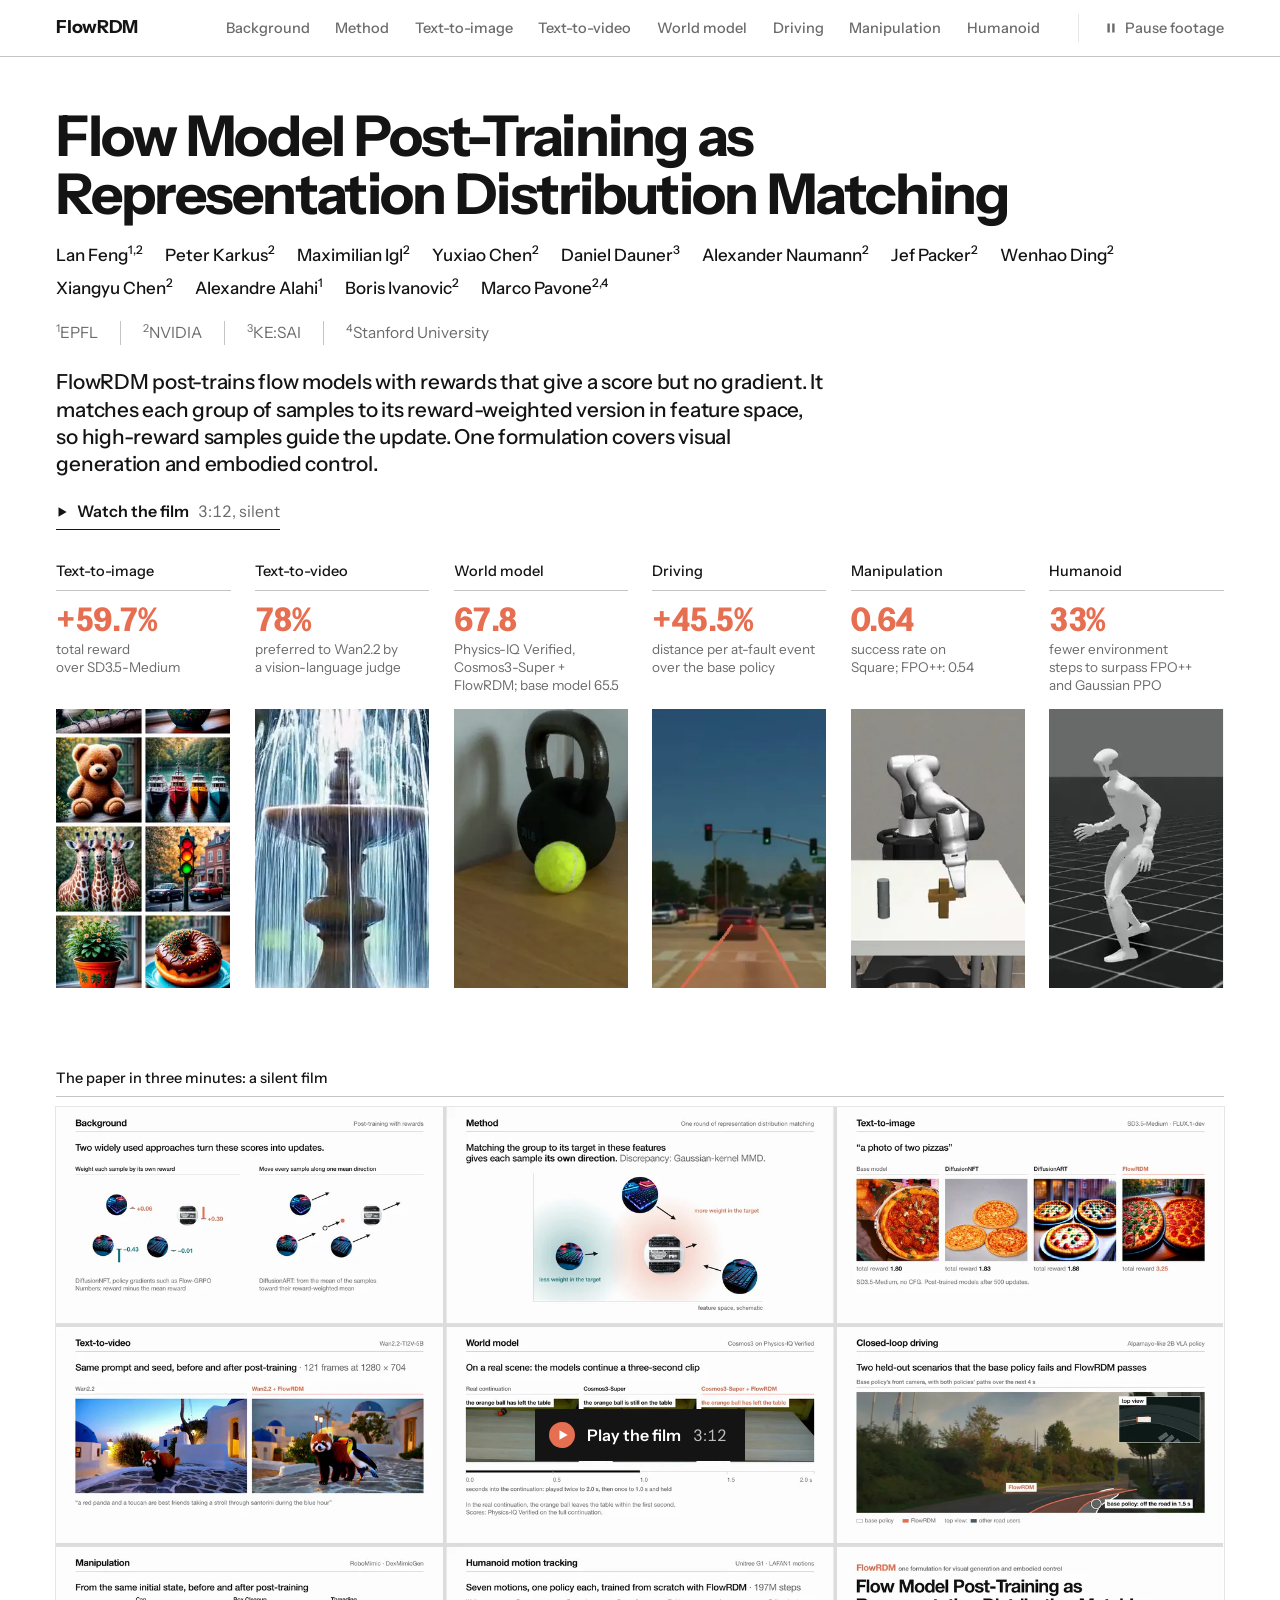
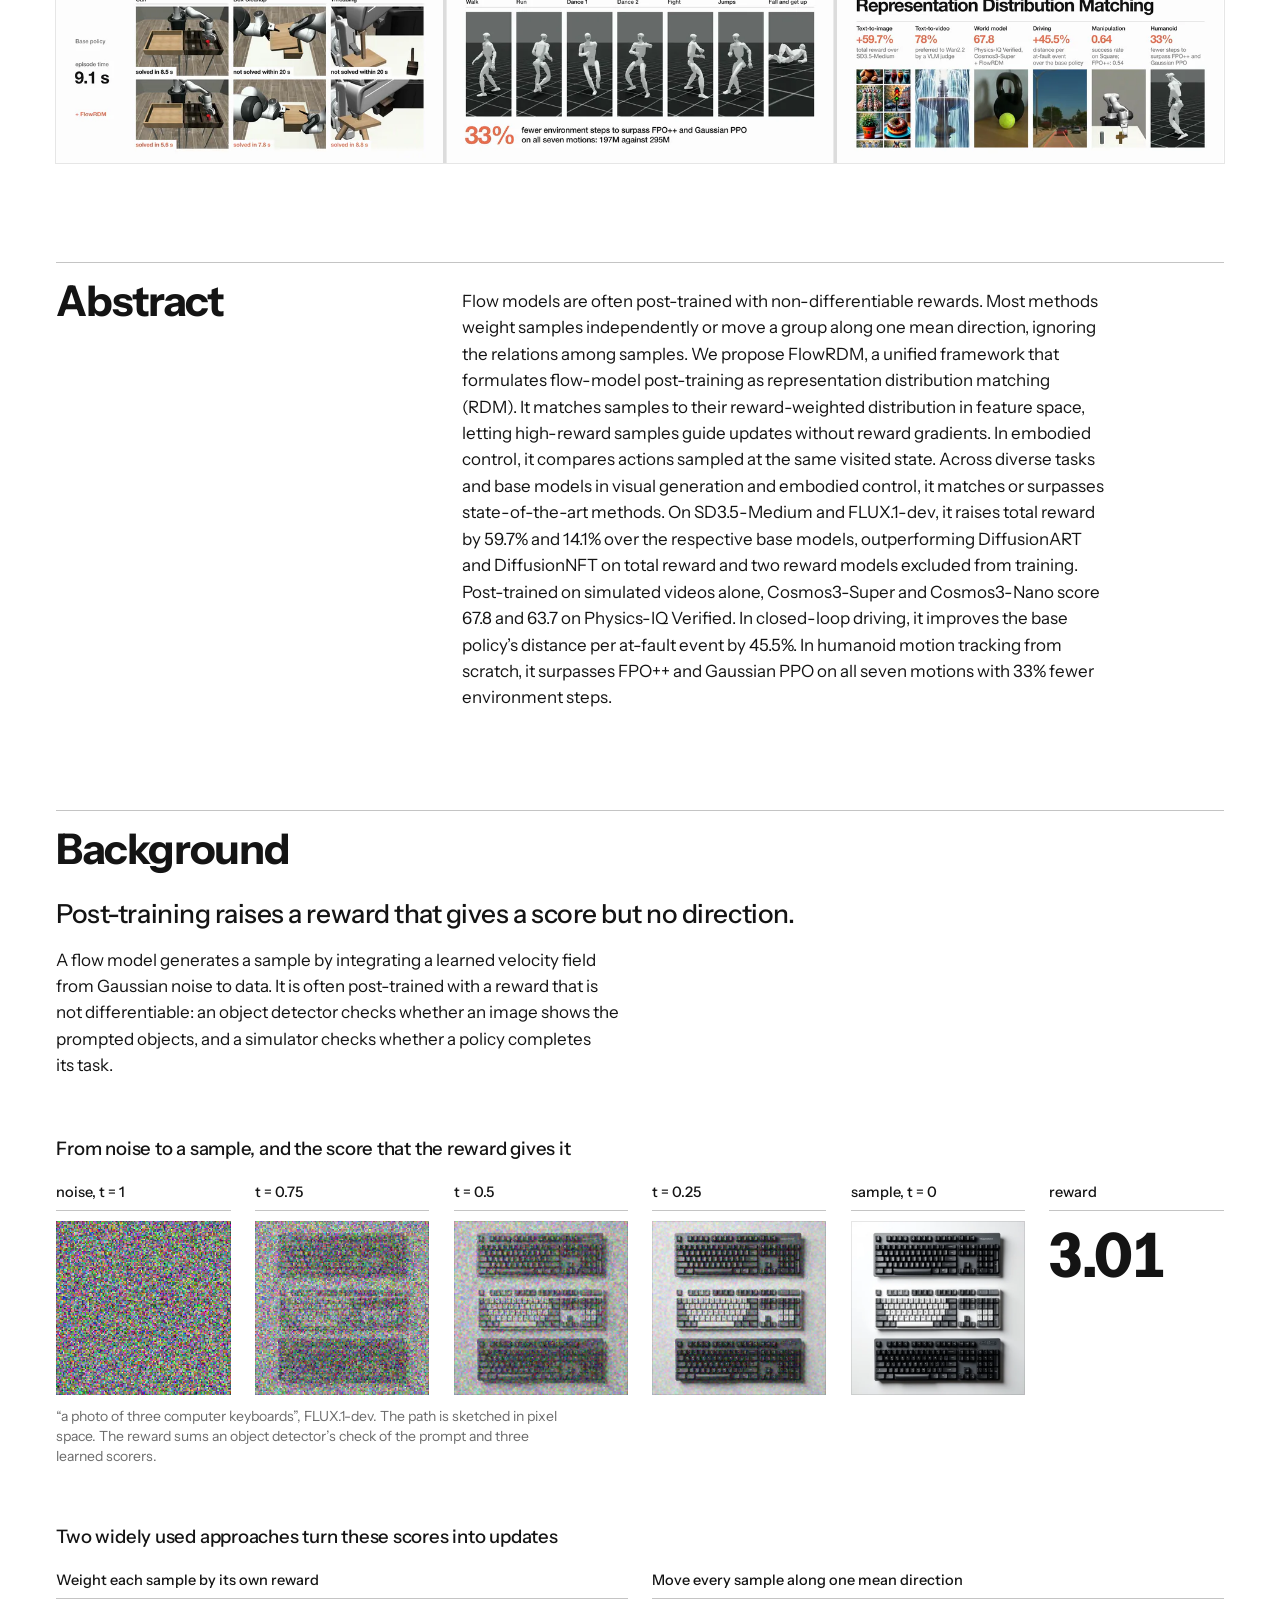
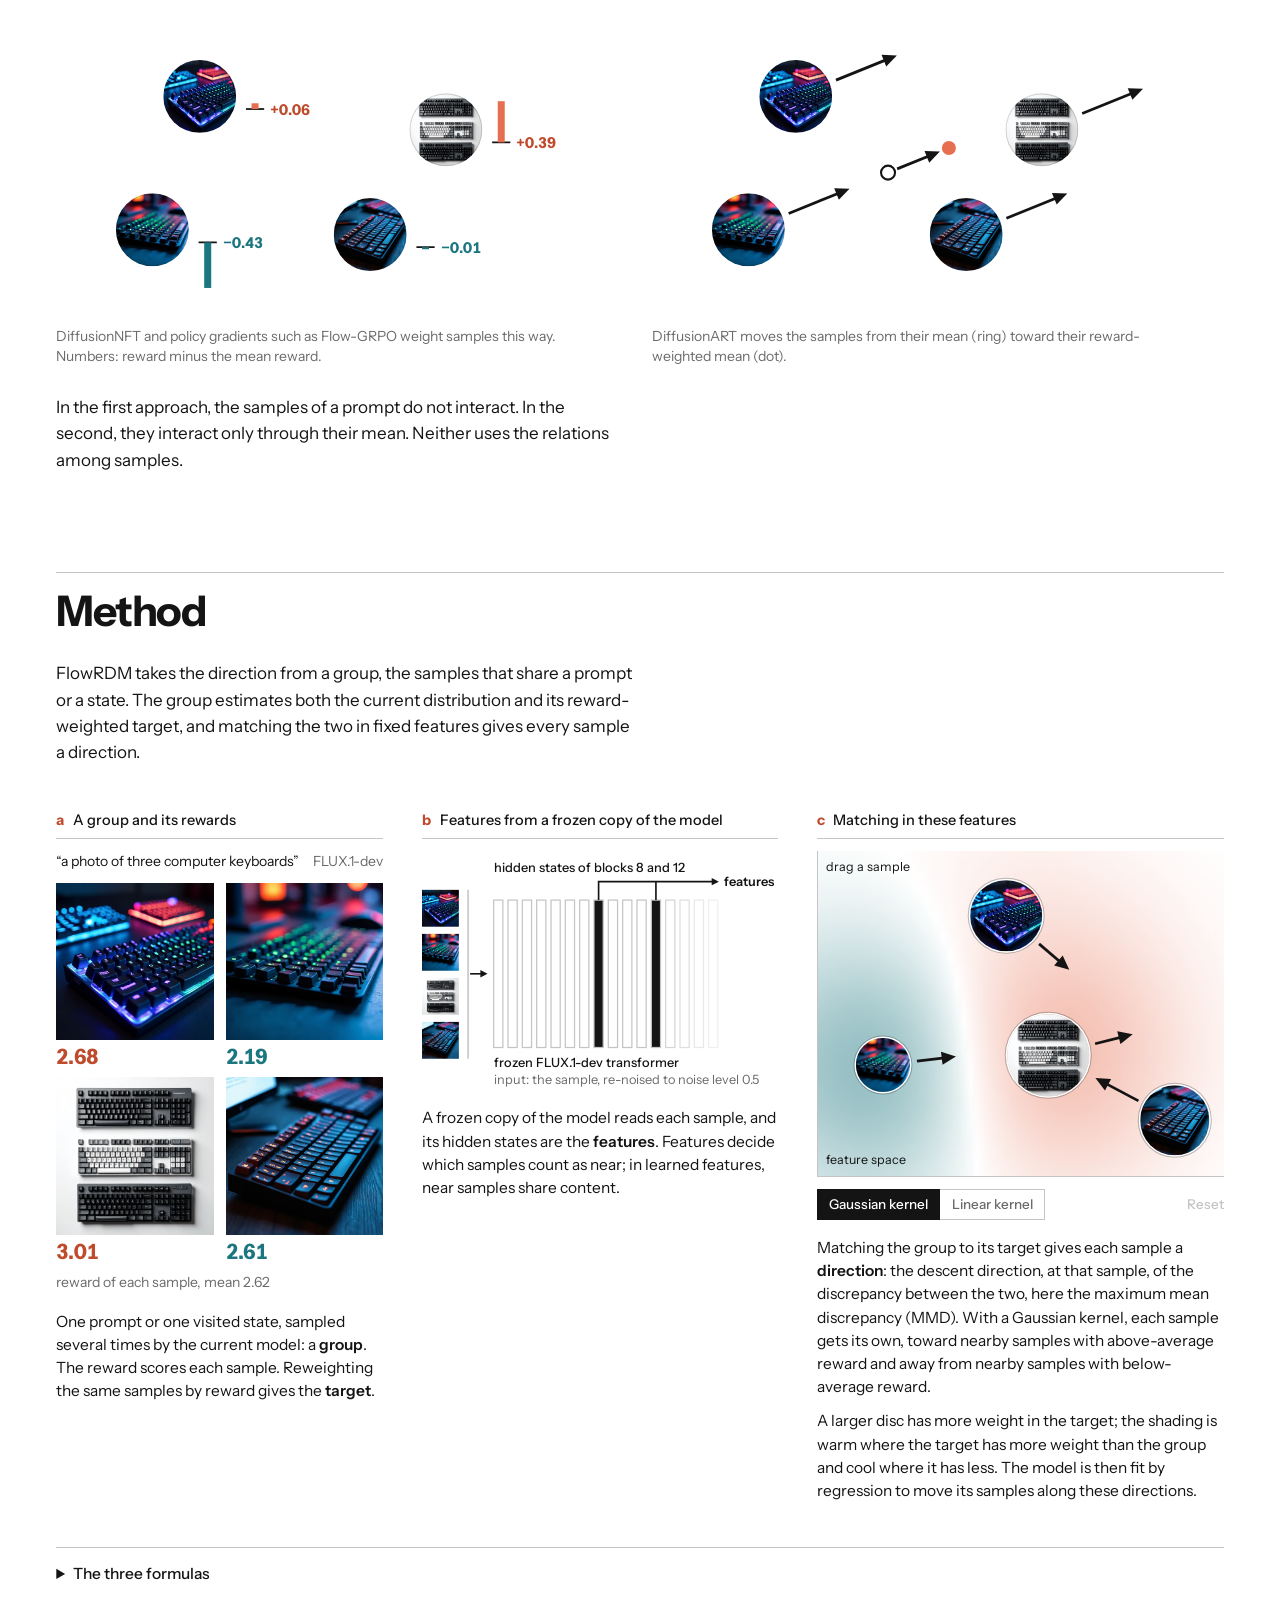
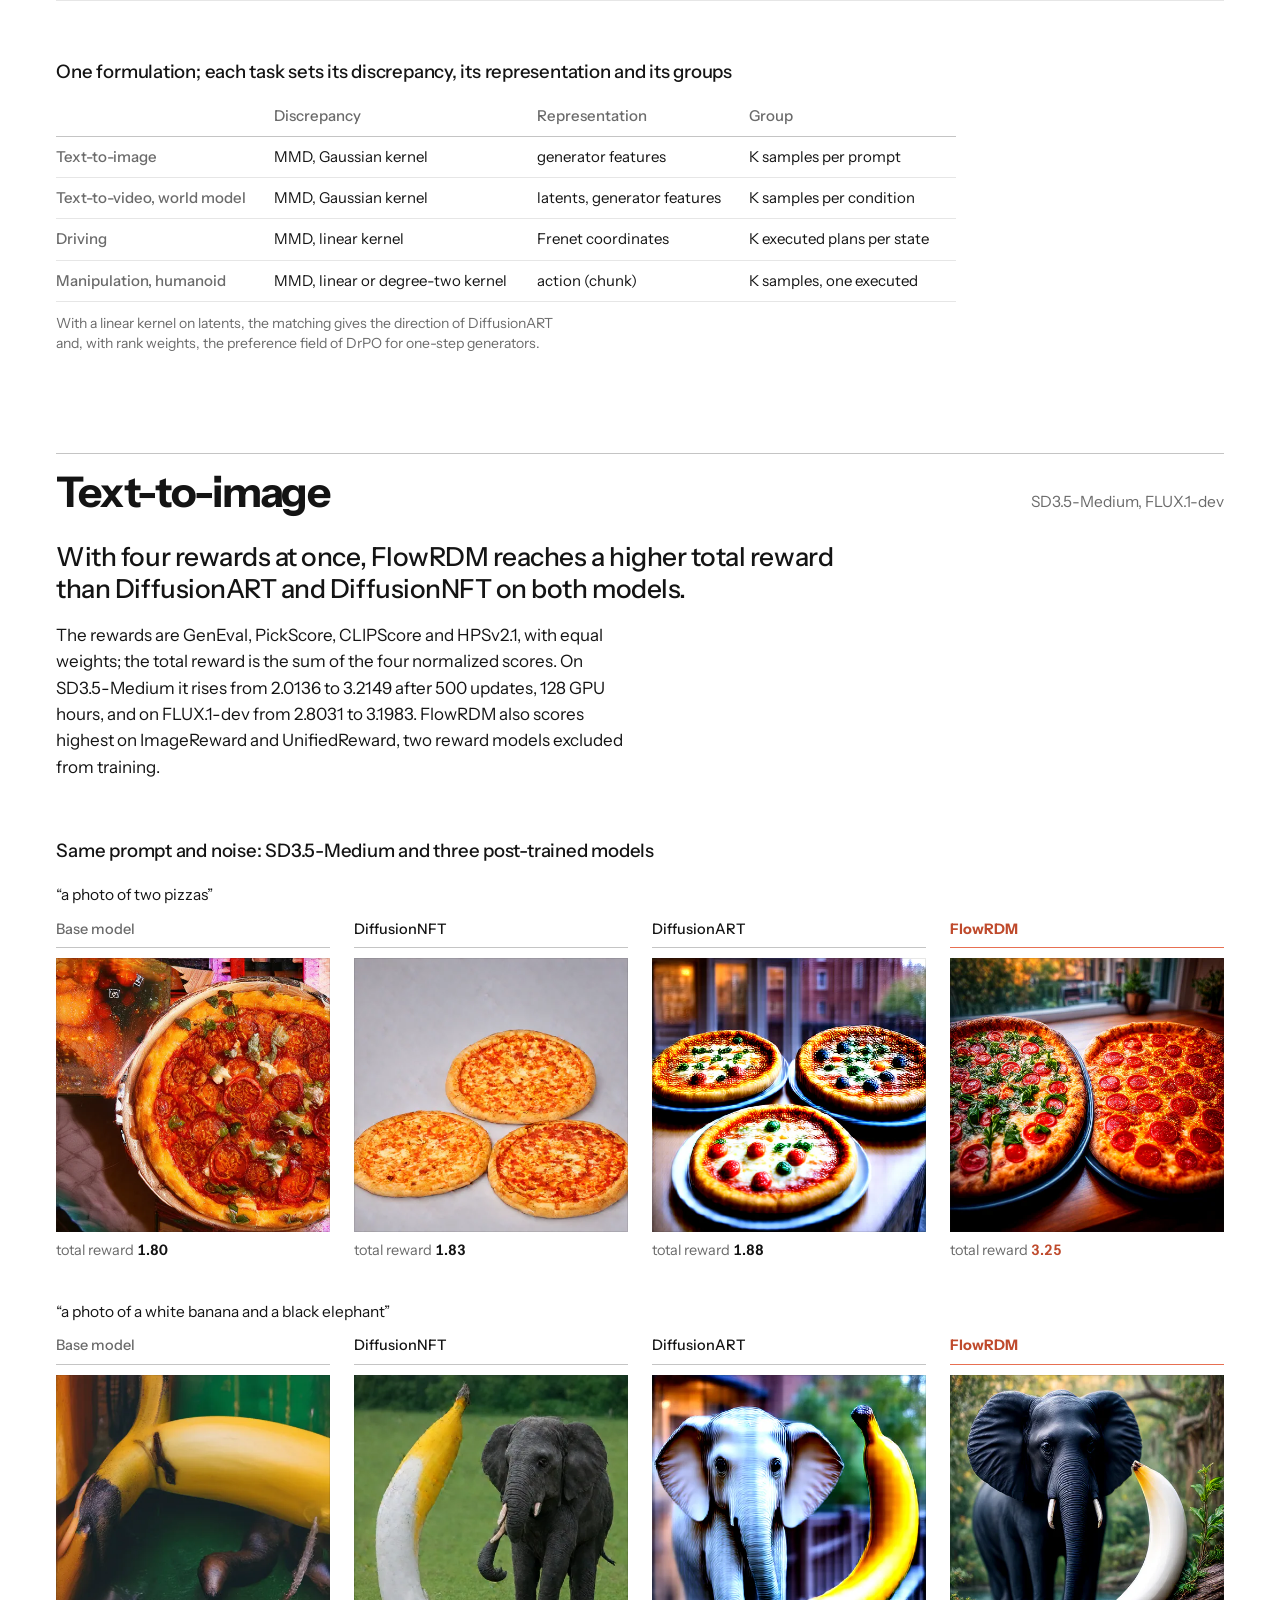
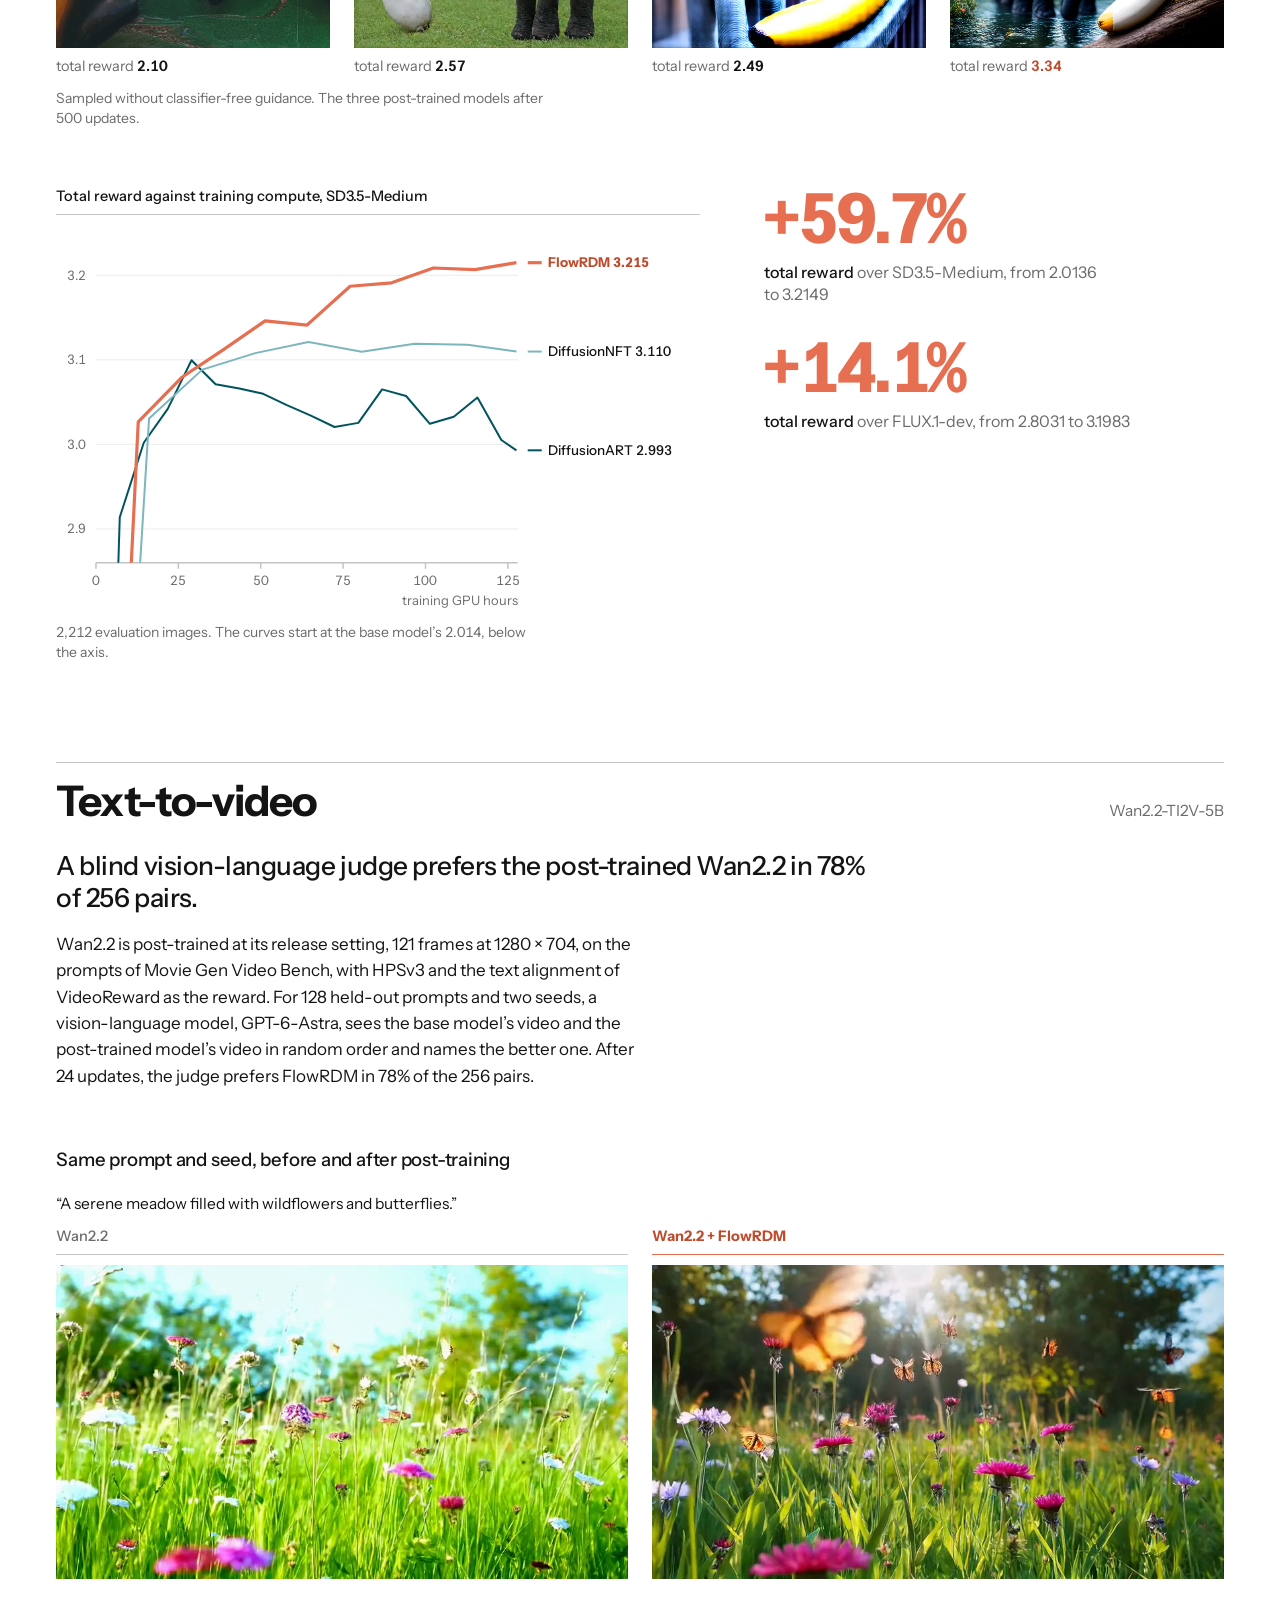
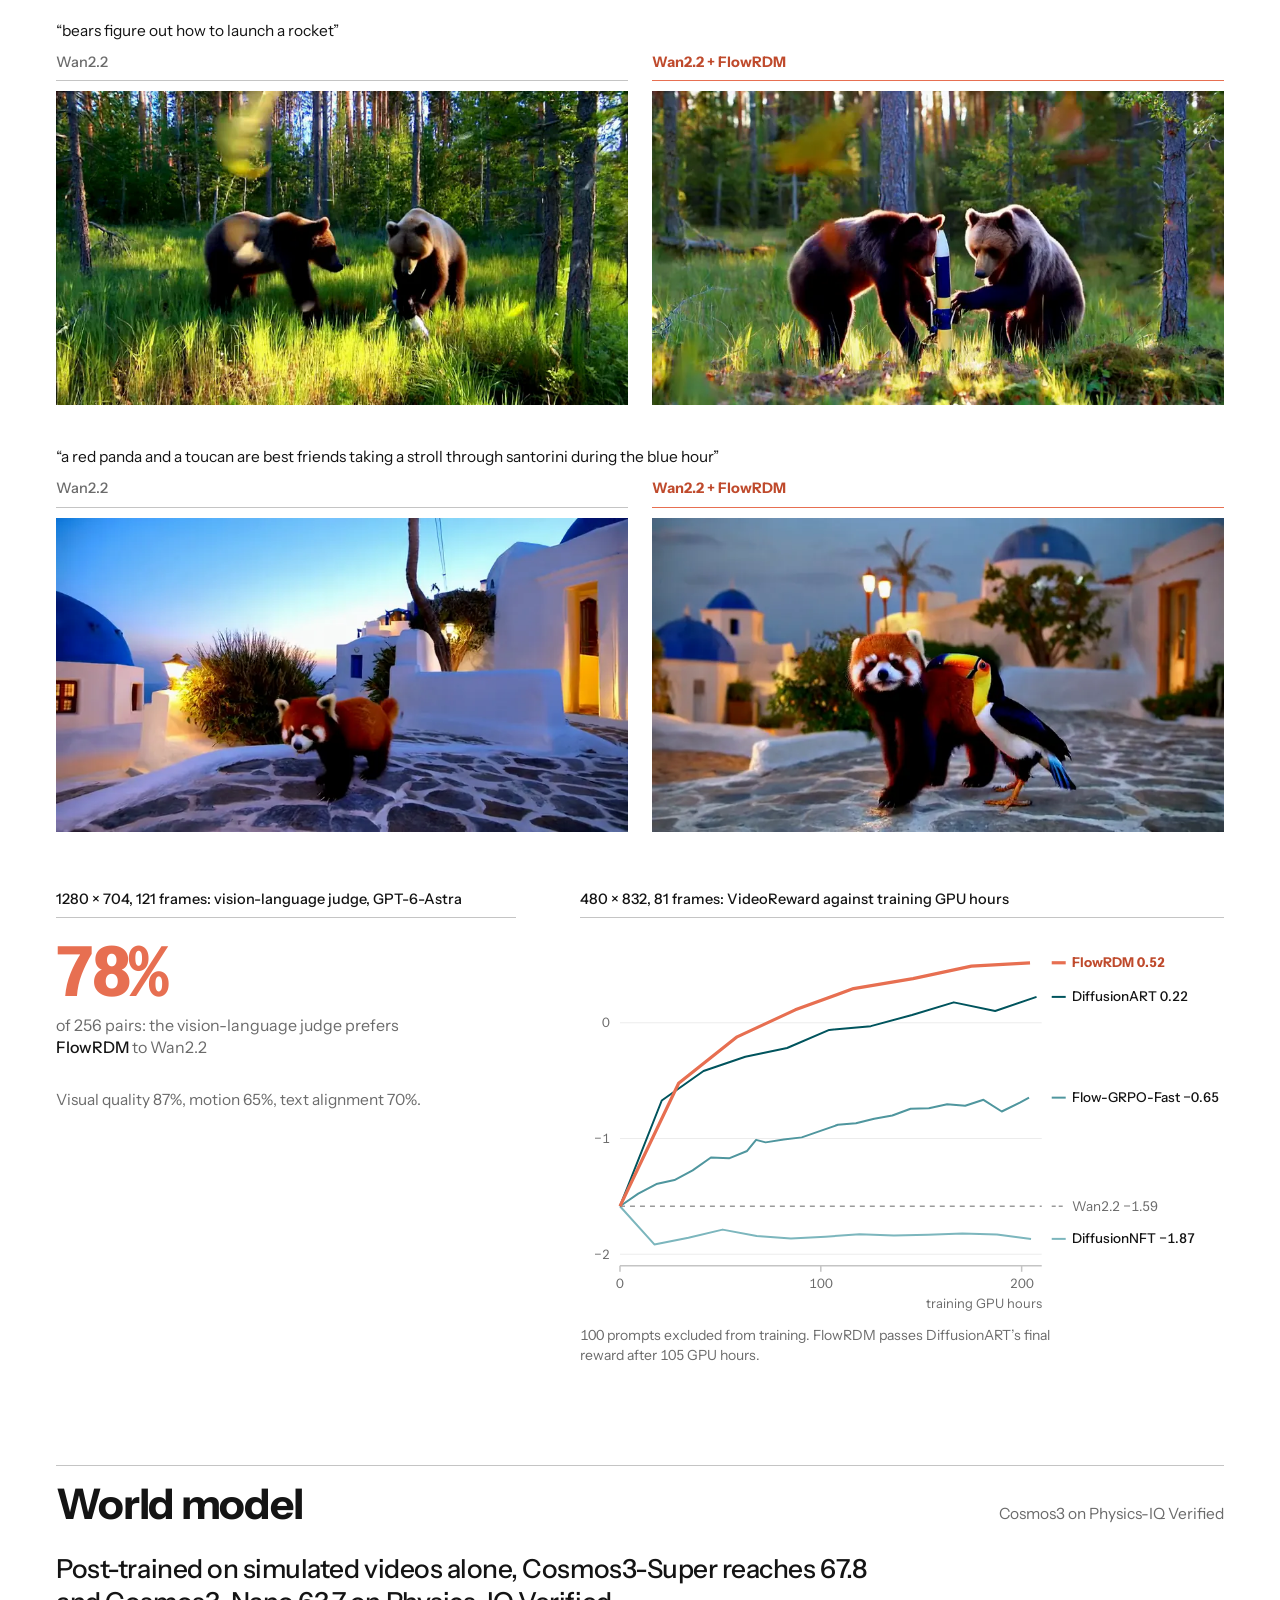
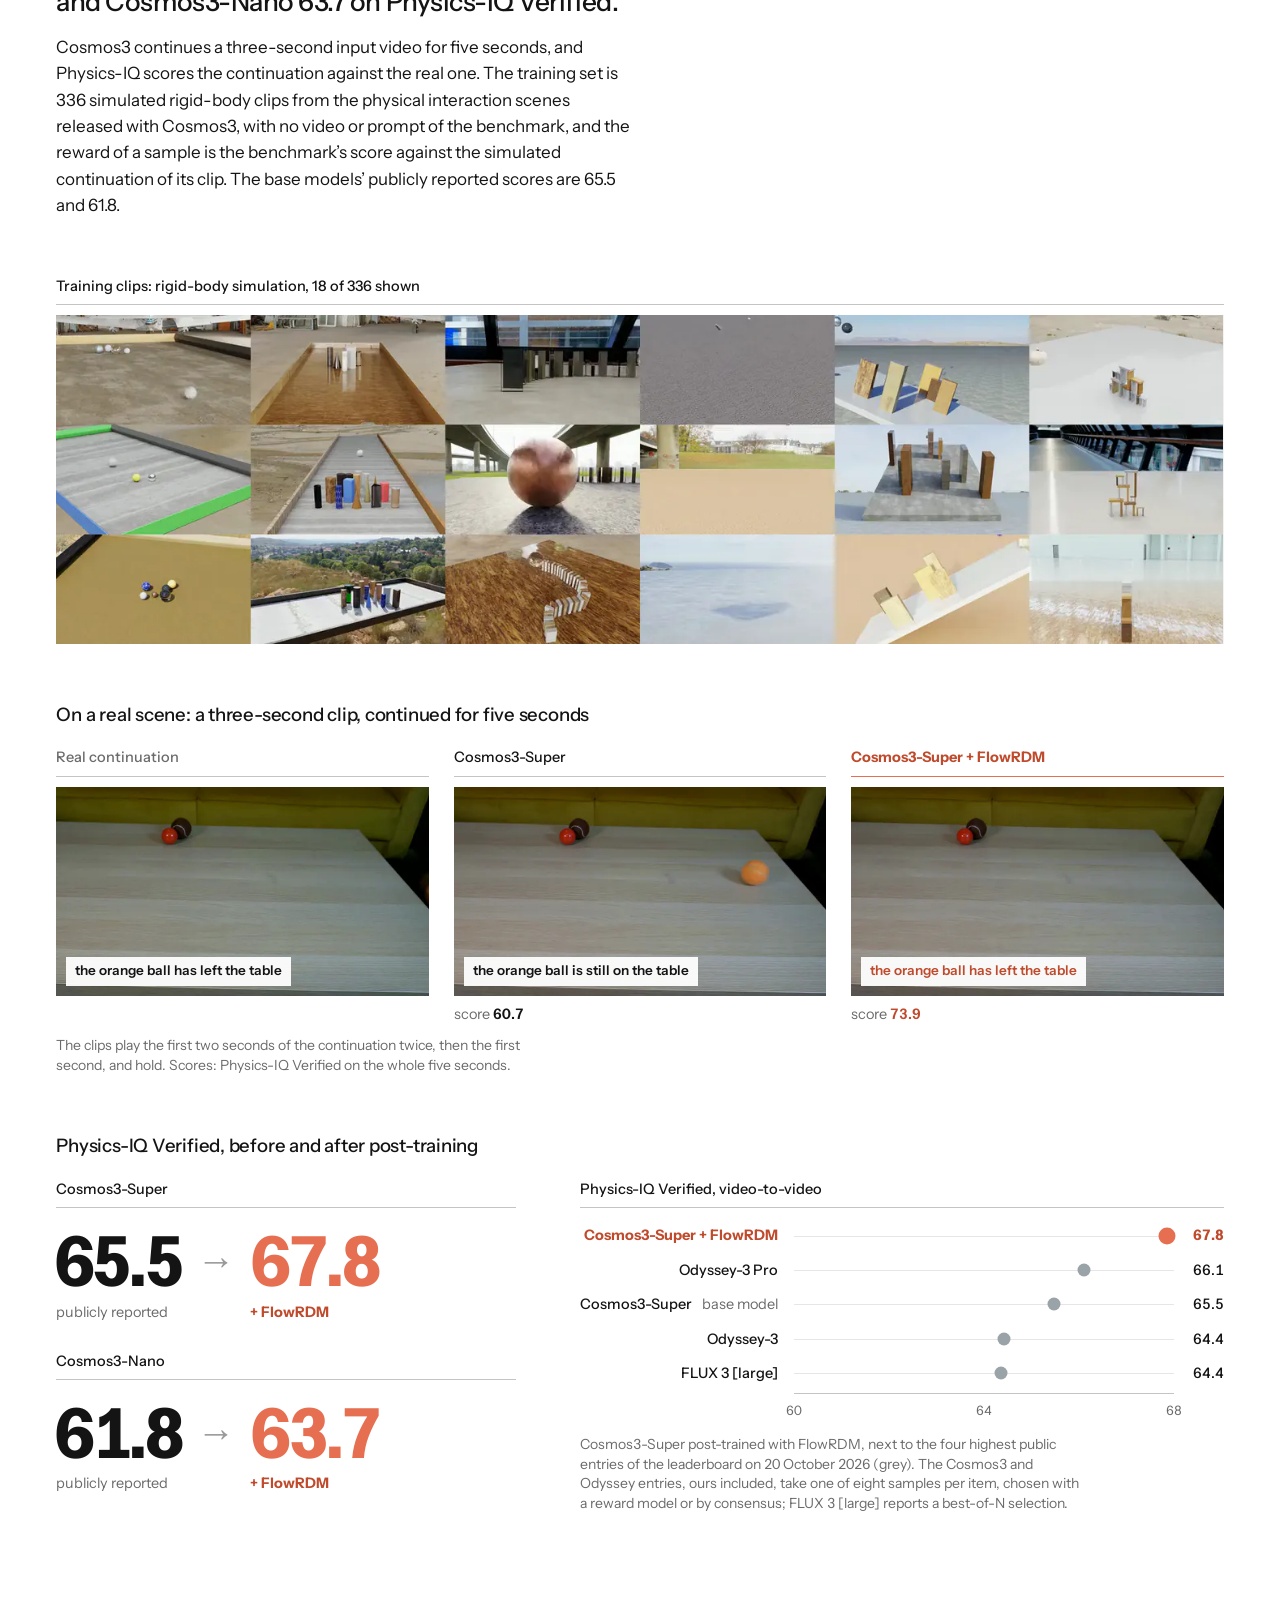
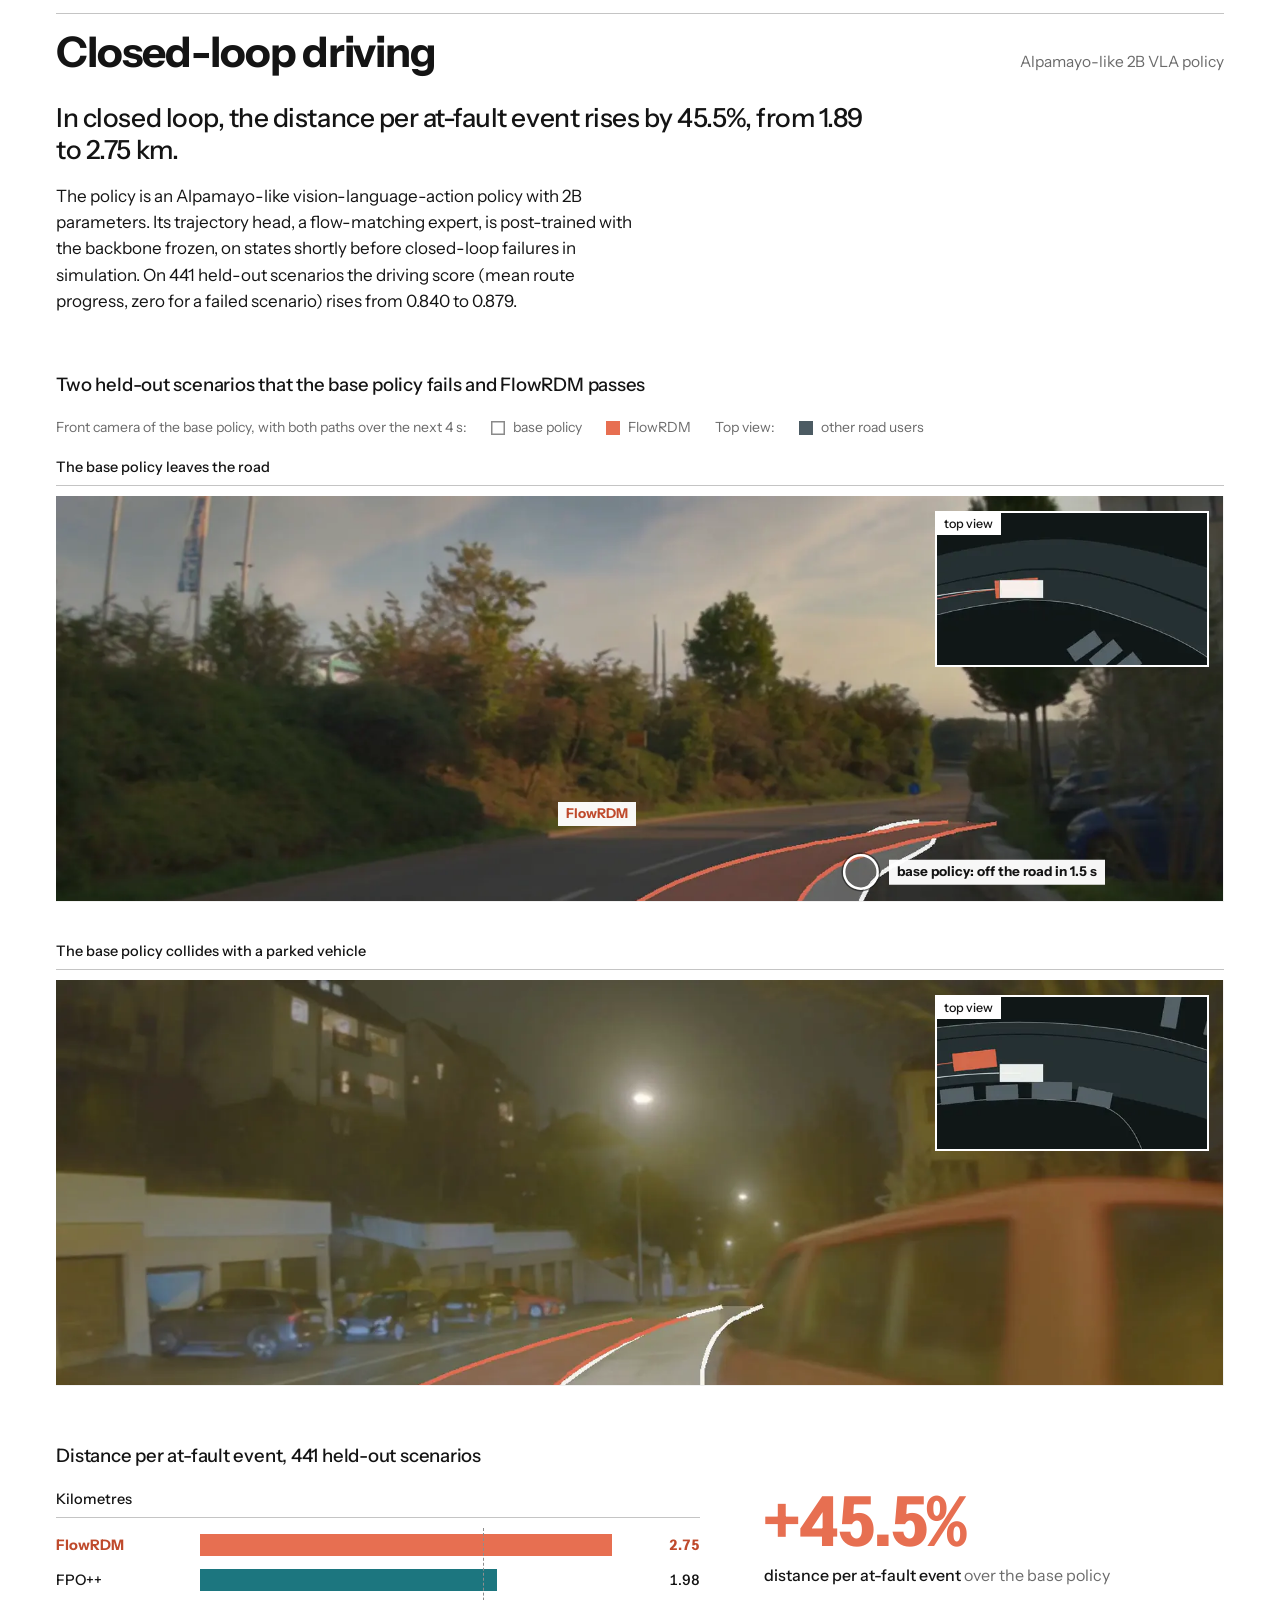
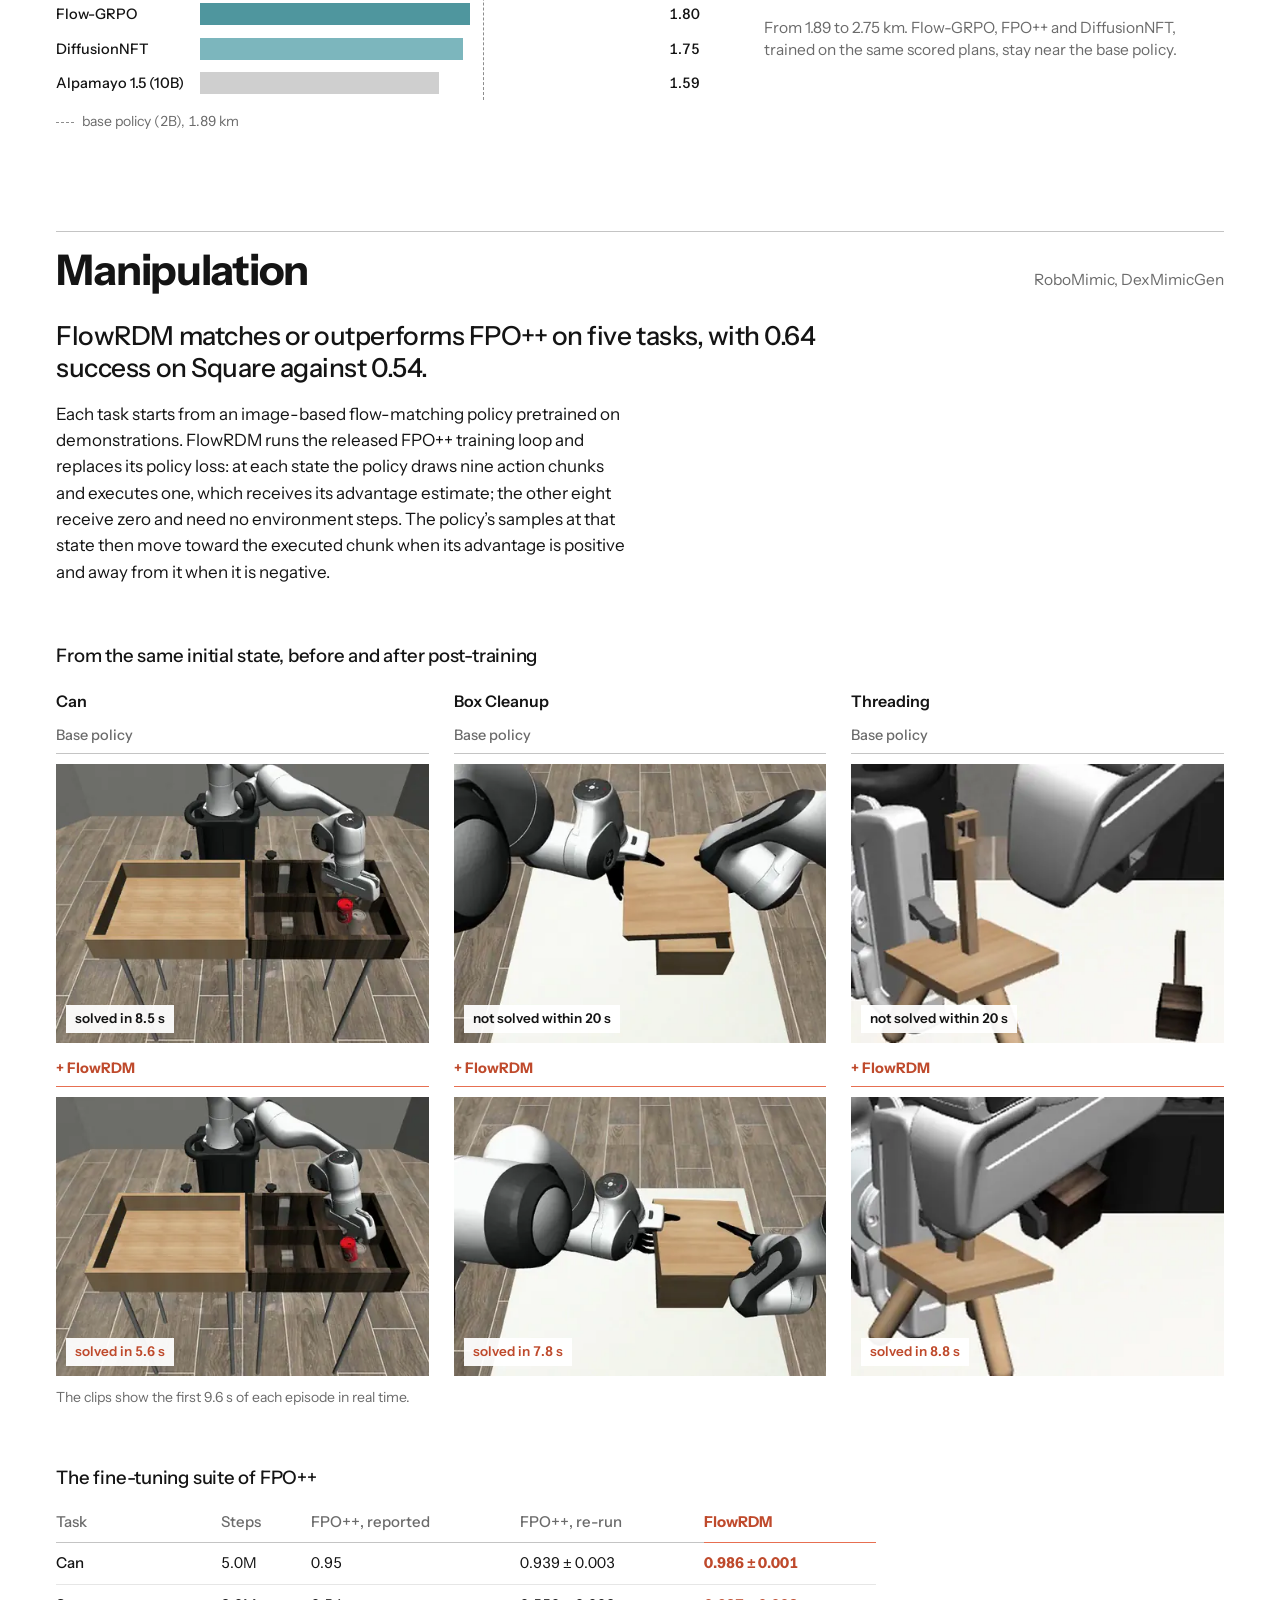
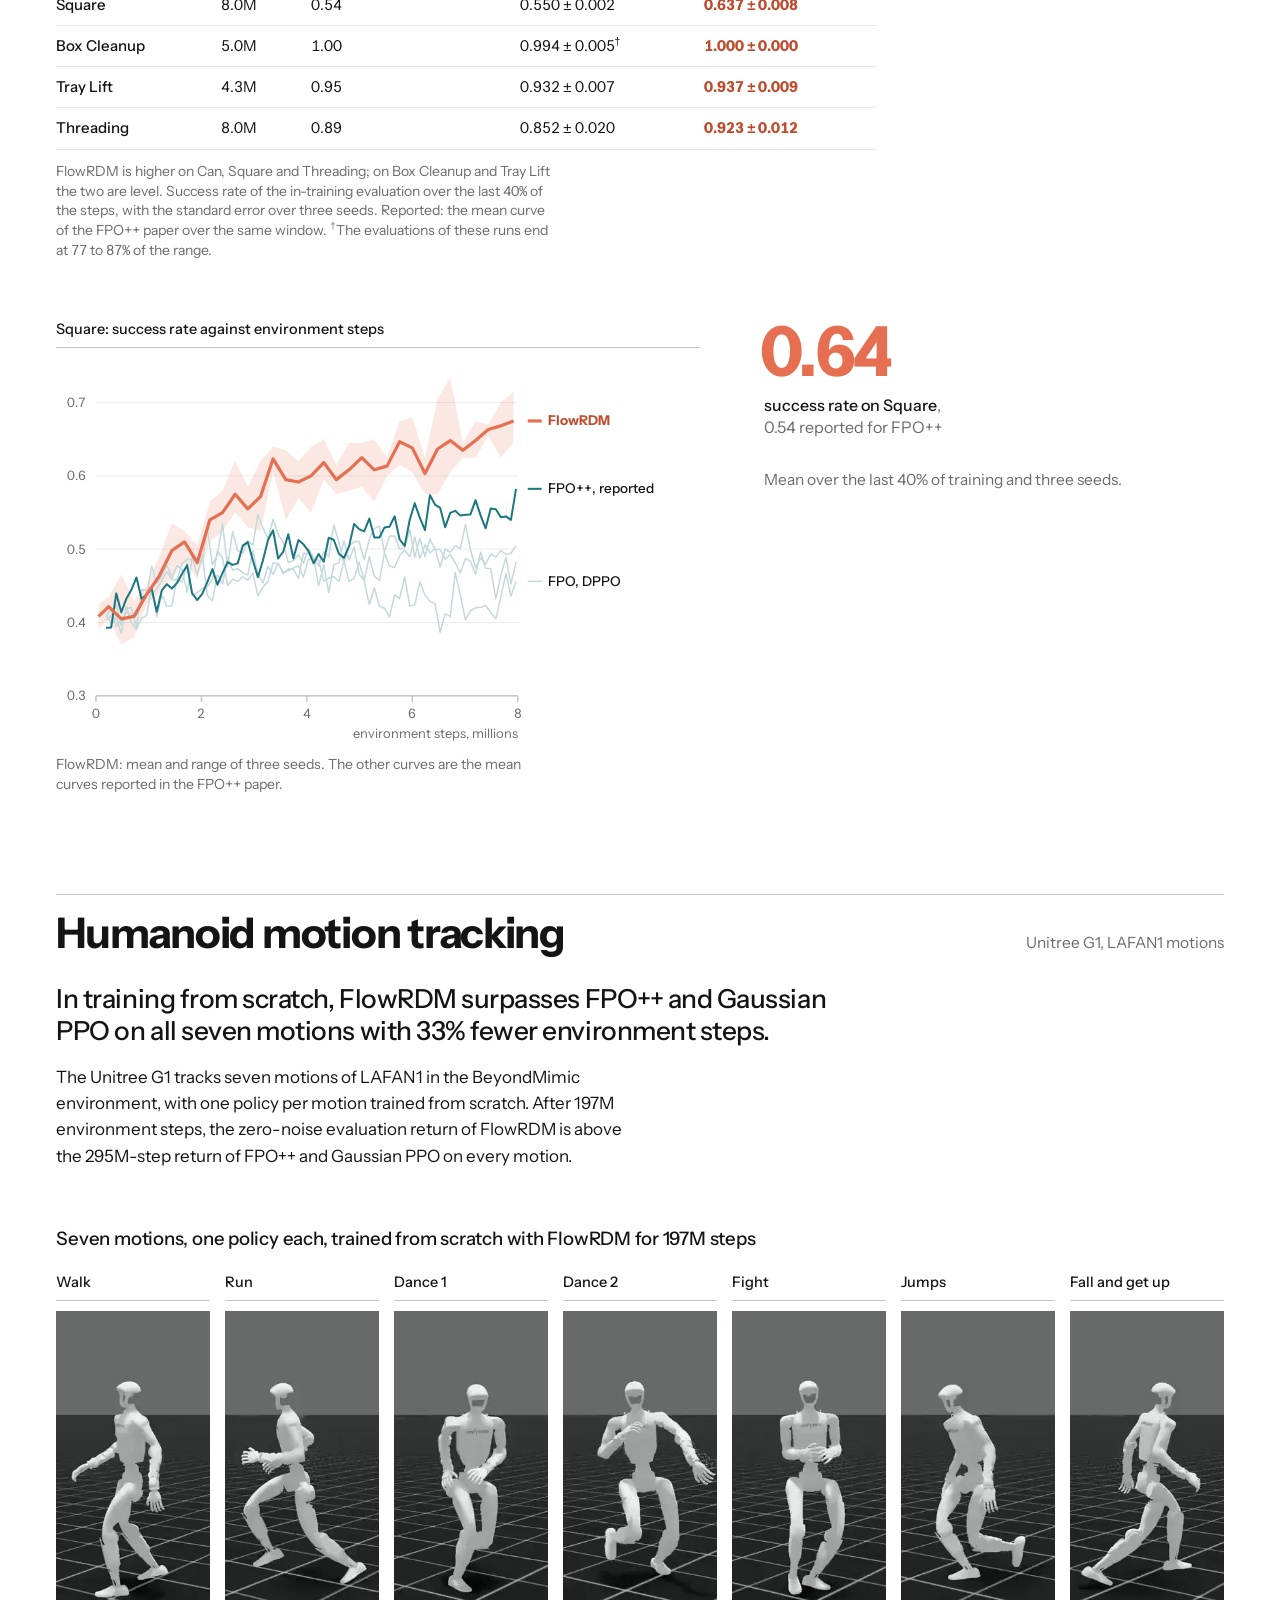
==== index.html @ d340f7ec "Add the FlowRDM project page Co-Authored-By: Claude Opus 5.5 <noreply@anthropic.com>" ====
<!doctype html>
<html lang="en">
<head>
<meta charset="utf-8">
<meta name="viewport" content="width=device-width, initial-scale=1">
<title>FlowRDM: Flow Model Post-Training as Representation Distribution Matching</title>
<meta name="description" content="FlowRDM post-trains flow models with non-differentiable rewards by matching each group of samples to its reward-weighted version in feature space. Results on image, video and world-model generation, closed-loop driving, manipulation and humanoid tracking.">
<link rel="canonical" href="https://alan-lanfeng.github.io/FlowRDM-website/">
<meta property="og:type" content="website">
<meta property="og:title" content="FlowRDM: Flow Model Post-Training as Representation Distribution Matching">
<meta property="og:description" content="FlowRDM post-trains flow models with non-differentiable rewards by matching each group of samples to its reward-weighted version in feature space. Results on image, video and world-model generation, closed-loop driving, manipulation and humanoid tracking.">
<meta property="og:url" content="https://alan-lanfeng.github.io/FlowRDM-website/">
<meta property="og:image" content="https://alan-lanfeng.github.io/FlowRDM-website/assets/img/social-card.jpg">
<meta property="og:image:width" content="1200">
<meta property="og:image:height" content="630">
<meta name="twitter:card" content="summary_large_image">
<meta name="color-scheme" content="light">
<meta name="theme-color" content="#ffffff">
<link rel="icon" href="data:image/svg+xml,%3Csvg xmlns='http://www.w3.org/2000/svg' viewBox='0 0 32 32'%3E%3Crect width='32' height='32' fill='%23fff'/%3E%3Crect x='5' y='8' width='22' height='3' fill='%23c4c4c4'/%3E%3Ccircle cx='12' cy='21' r='4.2' fill='%231c767f'/%3E%3Ccircle cx='22' cy='19' r='5.4' fill='%23e76f51'/%3E%3C/svg%3E">
<link rel="preload" href="assets/fonts/instrument-sans-latin-standard-normal.woff2" as="font" type="font/woff2" crossorigin>
<link rel="stylesheet" href="assets/css/site.css">
<script>document.documentElement.className='js'</script>
</head>
<body>
<a class="skip" href="#main">Skip to the content</a>
<header class="mast"><div class="wrap mast__in"><a class="mast__name" href="#top">FlowRDM</a><nav class="mast__nav" aria-label="Sections"><a href="#background">Background</a><a href="#method">Method</a><a href="#images"><span class="nb">Text-to-image</span></a><a href="#video"><span class="nb">Text-to-video</span></a><a href="#world">World model</a><a href="#driving">Driving</a><a href="#manipulation">Manipulation</a><a href="#humanoid">Humanoid</a><i class="mast__mark" aria-hidden="true"></i></nav><button class="mast__motion" type="button"><span class="i-pause"><svg viewBox="0 0 12 12" width="12" height="12" aria-hidden="true"><path d="M2.4 1.5h2.4v9H2.4zM7.2 1.5h2.4v9H7.2z" fill="currentColor"/></svg></span><span class="i-play"><svg viewBox="0 0 12 12" width="12" height="12" aria-hidden="true"><path d="M2.5 1.2v9.6L10.6 6z" fill="currentColor"/></svg></span><span class="mast__motion-t">Pause footage</span></button></div></header>
<noscript><p class="wrap noscript">The footage, the charts and the method figure of this page need JavaScript. <a href="assets/film/flowrdm-film.mp4">The film (3:12, silent)</a></p></noscript>
<main id="main">
<section class="hero" id="top"><div class="wrap"><h1>Flow Model <span class="nb">Post-Training</span> as <br class="wide">Representation Distribution Matching</h1><p class="hero__authors"><span>Lan Feng<sup>1,2</sup></span><span>Peter Karkus<sup>2</sup></span><span>Maximilian Igl<sup>2</sup></span><span>Yuxiao Chen<sup>2</sup></span><span>Daniel Dauner<sup>3</sup></span><span>Alexander Naumann<sup>2</sup></span><span>Jef Packer<sup>2</sup></span><span>Wenhao Ding<sup>2</sup></span><span>Xiangyu Chen<sup>2</sup></span><span>Alexandre Alahi<sup>1</sup></span><span>Boris Ivanovic<sup>2</sup></span><span>Marco Pavone<sup>2,4</sup></span></p><p class="hero__by"><span><sup>1</sup>EPFL</span><span><sup>2</sup>NVIDIA</span><span><sup>3</sup>KE:SAI</span><span><sup>4</sup>Stanford University</span></p><p class="hero__lead">FlowRDM post-trains flow models with rewards that give a score but no gradient. It matches each group of samples to its reward-weighted version in feature space, so high-reward samples guide the update. One formulation covers visual generation and embodied control.</p><p class="hero__links"><a class="link link--film" href="#film"><svg viewBox="0 0 12 12" width="12" height="12" aria-hidden="true"><path d="M2.5 1.2v9.6L10.6 6z" fill="currentColor"/></svg><span>Watch the film</span><span class="link__meta">3:12, silent</span></a></p><div class="slats"><a class="slat" href="#images" style="--i:0;--pos:50% 50%"><span class="slat__label"><span class="nb">Text-to-image</span></span><span class="slat__num">+59.7%</span><span class="slat__cap">total reward over <span class="nb">SD3.5-Medium</span></span><span class="slat__media"><video muted playsinline preload="none" width="268" height="560" poster="assets/video/hero-image.webp" data-src="assets/video/hero-image.mp4" aria-label="Images from SD3.5-Medium post-trained with FlowRDM, scrolling"></video></span></a><a class="slat" href="#video" style="--i:1;--pos:50% 45%"><span class="slat__label"><span class="nb">Text-to-video</span></span><span class="slat__num">78%</span><span class="slat__cap">preferred to Wan2.2 by a vision-language judge</span><span class="slat__media"><video muted playsinline preload="none" width="268" height="560" poster="assets/video/hero-video.webp" data-src="assets/video/hero-video.mp4" aria-label="A fountain: a video from Wan2.2 post-trained with FlowRDM"></video></span></a><a class="slat" href="#world" style="--i:2;--pos:50% 62%"><span class="slat__label">World model</span><span class="slat__num">67.8</span><span class="slat__cap"><span class="nb">Physics-IQ</span> Verified, <span class="nb">Cosmos3-Super</span> + FlowRDM; base model 65.5</span><span class="slat__media"><video muted playsinline preload="none" width="268" height="560" poster="assets/video/hero-world.webp" data-src="assets/video/hero-world.mp4" aria-label="A continuation generated by Cosmos3-Super post-trained with FlowRDM"></video></span></a><a class="slat" href="#driving" style="--i:3;--pos:50% 85%"><span class="slat__label">Driving</span><span class="slat__num">+45.5%</span><span class="slat__cap">distance per <span class="nb">at-fault</span> event over the base policy</span><span class="slat__media"><video muted playsinline preload="none" width="268" height="560" poster="assets/video/hero-driving.webp" data-src="assets/video/hero-driving.mp4" aria-label="Front camera of the driving policy post-trained with FlowRDM on a street with traffic, with the path it then drives"></video></span></a><a class="slat" href="#manipulation" style="--i:4;--pos:50% 60%"><span class="slat__label">Manipulation</span><span class="slat__num">0.64</span><span class="slat__cap">success rate on Square; FPO++: 0.54</span><span class="slat__media"><video muted playsinline preload="none" width="268" height="560" poster="assets/video/hero-manipulation.webp" data-src="assets/video/hero-manipulation.mp4" aria-label="The policy post-trained with FlowRDM on Square puts the nut onto the peg"></video></span></a><a class="slat" href="#humanoid" style="--i:5;--pos:50% 45%"><span class="slat__label">Humanoid</span><span class="slat__num">33%</span><span class="slat__cap">fewer environment steps to surpass FPO++ and Gaussian PPO</span><span class="slat__media"><video muted playsinline preload="none" width="268" height="560" poster="assets/video/hero-humanoid.webp" data-src="assets/video/hero-humanoid.mp4" aria-label="The Unitree G1 on Dance 2 after 197M steps of training with FlowRDM"></video></span></a></div></div></section>
<section class="filmband" id="film" aria-label="The film"><div class="wrap"><p class="plate__label">The paper in three minutes: a silent film</p><div class="film"><video preload="none" playsinline width="1920" height="1080" poster="assets/film/flowrdm-film.webp" data-film="assets/film/flowrdm-film.mp4" aria-label="The paper in three minutes: a silent film"></video><button class="film__play" type="button"><span class="film__icon"><svg viewBox="0 0 12 12" width="12" height="12" aria-hidden="true"><path d="M2.5 1.2v9.6L10.6 6z" fill="currentColor"/></svg></span><span>Play the film</span><span class="film__meta">3:12</span></button></div></div></section>
<section class="chapter chapter--abstract" id="abstract" aria-labelledby="abstract-h"><div class="wrap"><div class="abs"><h2 id="abstract-h">Abstract</h2><p class="abstract">Flow models are often post-trained with non-differentiable rewards. Most methods weight samples independently or move a group along one mean direction, ignoring the relations among samples. We propose FlowRDM, a unified framework that formulates flow-model post-training as representation distribution matching (RDM). It matches samples to their reward-weighted distribution in feature space, letting high-reward samples guide updates without reward gradients. In embodied control, it compares actions sampled at the same visited state. Across diverse tasks and base models in visual generation and embodied control, it matches or surpasses state-of-the-art methods. On <span class="nb">SD3.5-Medium</span> and <span class="nb">FLUX.1-dev</span>, it raises total reward by 59.7% and 14.1% over the respective base models, outperforming DiffusionART and DiffusionNFT on total reward and two reward models excluded from training. Post-trained on simulated videos alone, <span class="nb">Cosmos3-Super</span> and <span class="nb">Cosmos3-Nano</span> score 67.8 and 63.7 on <span class="nb">Physics-IQ</span> Verified. In closed-loop driving, it improves the base policy’s distance per <span class="nb">at-fault</span> event by 45.5%. In humanoid motion tracking from scratch, it surpasses FPO++ and Gaussian PPO on all seven motions with 33% fewer environment steps.</p></div></div></section>
<section class="chapter" id="background" aria-labelledby="background-h"><div class="wrap"><header class="chapter__head"><h2 id="background-h">Background</h2></header><p class="claim">Post-training raises a reward that gives a score but no direction.</p><p class="text">A flow model generates a sample by integrating a learned velocity field from Gaussian noise to data. It is often post-trained with a reward that is not differentiable: an object detector checks whether an image shows the prompted objects, and a simulator checks whether a policy completes its task.</p><div class="block"><h3 class="block__title">From noise to a sample, and the score that the reward gives it</h3><div class="path"><figure class="plate plate--hair"><figcaption class="plate__label">noise, t = 1</figcaption><div class="plate__media"><img src="assets/img/bg-100.webp" width="512" height="512" alt="Gaussian noise" loading="lazy" decoding="async"></div></figure><figure class="plate plate--hair"><figcaption class="plate__label">t = 0.75</figcaption><div class="plate__media"><img src="assets/img/bg-075.webp" width="512" height="512" alt="The sample, three quarters noise" loading="lazy" decoding="async"></div></figure><figure class="plate plate--hair"><figcaption class="plate__label">t = 0.5</figcaption><div class="plate__media"><img src="assets/img/bg-050.webp" width="512" height="512" alt="The sample, half noise" loading="lazy" decoding="async"></div></figure><figure class="plate plate--hair"><figcaption class="plate__label">t = 0.25</figcaption><div class="plate__media"><img src="assets/img/bg-025.webp" width="512" height="512" alt="The sample, one quarter noise" loading="lazy" decoding="async"></div></figure><figure class="plate plate--hair"><figcaption class="plate__label">sample, t = 0</figcaption><div class="plate__media"><img src="assets/img/group-2.webp" width="512" height="512" alt="The sample: three computer keyboards, generated by FLUX.1-dev" loading="lazy" decoding="async"></div></figure><div class="path__reward"><p class="plate__label">reward</p><p class="path__num">3.01</p></div></div><p class="block__note">“a photo of three computer keyboards”, <span class="nb">FLUX.1-dev</span>. The path is sketched in pixel space. The reward sums an object detector’s check of the prompt and three learned scorers.</p></div><div class="block"><h3 class="block__title">Two widely used approaches turn these scores into updates</h3><div class="grid grid--2 approaches"><figure class="plate"><figcaption class="plate__label">Weight each sample by its own reward</figcaption><div class="plate__media"><div class="sk" role="img" aria-label="Drawing: the four samples of the group, each with a bar for its reward minus the mean reward: +0.06, −0.43, +0.39, −0.01."><svg viewBox="0 0 816 440" aria-hidden="true"><defs><clipPath id="sk-own-0"><circle cx="205.2" cy="124.8" r="52.0"/></clipPath><clipPath id="sk-own-1"><circle cx="137.6" cy="315.2" r="52.0"/></clipPath><clipPath id="sk-own-2"><circle cx="556.7" cy="172.4" r="52.0"/></clipPath><clipPath id="sk-own-3"><circle cx="448.6" cy="322.0" r="52.0"/></clipPath></defs><image href="assets/img/group-0.webp" x="153.2" y="72.8" width="104" height="104" preserveAspectRatio="xMidYMid slice" clip-path="url(#sk-own-0)"/><circle cx="205.2" cy="124.8" r="51.2" fill="none" stroke="rgba(20,20,20,0.16)" stroke-width="1.5"/><image href="assets/img/group-1.webp" x="85.6" y="263.2" width="104" height="104" preserveAspectRatio="xMidYMid slice" clip-path="url(#sk-own-1)"/><circle cx="137.6" cy="315.2" r="51.2" fill="none" stroke="rgba(20,20,20,0.16)" stroke-width="1.5"/><image href="assets/img/group-2.webp" x="504.7" y="120.4" width="104" height="104" preserveAspectRatio="xMidYMid slice" clip-path="url(#sk-own-2)"/><circle cx="556.7" cy="172.4" r="51.2" fill="none" stroke="rgba(20,20,20,0.16)" stroke-width="1.5"/><image href="assets/img/group-3.webp" x="396.6" y="270.0" width="104" height="104" preserveAspectRatio="xMidYMid slice" clip-path="url(#sk-own-3)"/><circle cx="448.6" cy="322.0" r="51.2" fill="none" stroke="rgba(20,20,20,0.16)" stroke-width="1.5"/><line x1="271.2" x2="297.2" y1="142.8" y2="142.8" stroke="#141414" stroke-width="2.5"/><rect x="279.2" y="134.6" width="10" height="8.2" fill="#e76f51"/><line x1="203.6" x2="229.6" y1="333.2" y2="333.2" stroke="#141414" stroke-width="2.5"/><rect x="211.6" y="333.2" width="10" height="65.1" fill="#1c767f"/><line x1="622.7" x2="648.7" y1="190.4" y2="190.4" stroke="#141414" stroke-width="2.5"/><rect x="630.7" y="131.6" width="10" height="58.8" fill="#e76f51"/><line x1="514.6" x2="540.6" y1="340.0" y2="340.0" stroke="#141414" stroke-width="2.5"/><rect x="522.6" y="340.0" width="10" height="3.0" fill="#1c767f"/></svg><span class="sk__v up" style="left:37.40%;top:32.45%">+0.06</span><span class="sk__v down" style="left:29.12%;top:75.73%">−0.43</span><span class="sk__v up" style="left:80.48%;top:43.27%">+0.39</span><span class="sk__v down" style="left:67.23%;top:77.27%">−0.01</span></div></div><p class="plate__note">DiffusionNFT and policy gradients such as <span class="nb">Flow-GRPO</span> weight samples this way. Numbers: reward minus the mean reward.</p></figure><figure class="plate"><figcaption class="plate__label">Move every sample along one mean direction</figcaption><div class="plate__media"><div class="sk" role="img" aria-label="Drawing: the four samples of the group, each with the same arrow, which points from the mean of the samples, a ring, toward their reward-weighted mean, a dot."><svg viewBox="0 0 816 440" aria-hidden="true"><defs><clipPath id="sk-mean-0"><circle cx="205.2" cy="124.8" r="52.0"/></clipPath><clipPath id="sk-mean-1"><circle cx="137.6" cy="315.2" r="52.0"/></clipPath><clipPath id="sk-mean-2"><circle cx="556.7" cy="172.4" r="52.0"/></clipPath><clipPath id="sk-mean-3"><circle cx="448.6" cy="322.0" r="52.0"/></clipPath></defs><image href="assets/img/group-0.webp" x="153.2" y="72.8" width="104" height="104" preserveAspectRatio="xMidYMid slice" clip-path="url(#sk-mean-0)"/><circle cx="205.2" cy="124.8" r="51.2" fill="none" stroke="rgba(20,20,20,0.16)" stroke-width="1.5"/><image href="assets/img/group-1.webp" x="85.6" y="263.2" width="104" height="104" preserveAspectRatio="xMidYMid slice" clip-path="url(#sk-mean-1)"/><circle cx="137.6" cy="315.2" r="51.2" fill="none" stroke="rgba(20,20,20,0.16)" stroke-width="1.5"/><image href="assets/img/group-2.webp" x="504.7" y="120.4" width="104" height="104" preserveAspectRatio="xMidYMid slice" clip-path="url(#sk-mean-2)"/><circle cx="556.7" cy="172.4" r="51.2" fill="none" stroke="rgba(20,20,20,0.16)" stroke-width="1.5"/><image href="assets/img/group-3.webp" x="396.6" y="270.0" width="104" height="104" preserveAspectRatio="xMidYMid slice" clip-path="url(#sk-mean-3)"/><circle cx="448.6" cy="322.0" r="51.2" fill="none" stroke="rgba(20,20,20,0.16)" stroke-width="1.5"/><line x1="350.0" y1="228.3" x2="399.8" y2="208.1" stroke="#141414" stroke-width="4"/><polygon points="411.0 203.6 395.8 219.5 389.1 202.8" fill="#141414"/><line x1="262.7" y1="101.5" x2="338.5" y2="70.8" stroke="#141414" stroke-width="4"/><polygon points="349.6 66.3 334.4 82.1 327.7 65.4" fill="#141414"/><line x1="195.1" y1="291.9" x2="270.9" y2="261.2" stroke="#141414" stroke-width="4"/><polygon points="282.0 256.7 266.8 272.5 260.1 255.8" fill="#141414"/><line x1="614.2" y1="149.1" x2="690.0" y2="118.4" stroke="#141414" stroke-width="4"/><polygon points="701.1 113.9 685.9 129.7 679.2 113.0" fill="#141414"/><line x1="506.0" y1="298.7" x2="581.8" y2="268.0" stroke="#141414" stroke-width="4"/><polygon points="592.9 263.5 577.8 279.3 571.0 262.6" fill="#141414"/><circle cx="337.0" cy="233.6" r="10" fill="#fff" stroke="#141414" stroke-width="3"/><circle cx="423.9" cy="198.4" r="10" fill="#e76f51"/></svg></div></div><p class="plate__note">DiffusionART moves the samples from their mean (ring) toward their reward-weighted mean (dot).</p></figure></div><p class="text">In the first approach, the samples of a prompt do not interact. In the second, they interact only through their mean. Neither uses the relations among samples.</p></div></div></section>
<section class="chapter" id="method" aria-labelledby="method-h"><div class="wrap"><header class="chapter__head"><h2 id="method-h">Method</h2></header><p class="text">FlowRDM takes the direction from a group, the samples that share a prompt or a state. The group estimates both the current distribution and its reward-weighted target, and matching the two in fixed features gives every sample a direction.</p><div class="panels"><div class="panel panel--a"><h3 class="panel__title"><b>a</b>A group and its rewards</h3><p class="panel__prompt">“a photo of three computer keyboards”<span><span class="nb">FLUX.1-dev</span></span></p><div class="group"><figure class="group__s"><img src="assets/img/group-0.webp" width="512" height="512" alt="Sample 1 of FLUX.1-dev for the prompt" loading="lazy" decoding="async"><figcaption class="up">2.68</figcaption></figure><figure class="group__s"><img src="assets/img/group-1.webp" width="512" height="512" alt="Sample 2 of FLUX.1-dev for the prompt" loading="lazy" decoding="async"><figcaption class="down">2.19</figcaption></figure><figure class="group__s"><img src="assets/img/group-2.webp" width="512" height="512" alt="Sample 3 of FLUX.1-dev for the prompt" loading="lazy" decoding="async"><figcaption class="up">3.01</figcaption></figure><figure class="group__s"><img src="assets/img/group-3.webp" width="512" height="512" alt="Sample 4 of FLUX.1-dev for the prompt" loading="lazy" decoding="async"><figcaption class="down">2.61</figcaption></figure></div><p class="group__mean">reward of each sample, mean 2.62</p><p class="panel__text">One prompt or one visited state, sampled several times by the current model: a <b>group</b>. The reward scores each sample. Reweighting the same samples by reward gives the <b>target</b>.</p></div><div class="panel panel--b"><h3 class="panel__title"><b>b</b>Features from a frozen copy of the model</h3><div class="feat"><svg viewBox="0 0 348 232" role="img" aria-label="Diagram: each sample of the group is re-noised and passed through a frozen FLUX.1-dev transformer; the hidden states of blocks 8 and 12 are read out as its features."><image href="assets/img/group-0.webp" x="0" y="36" width="36" height="36" preserveAspectRatio="xMidYMid slice"/><image href="assets/img/group-1.webp" x="0" y="79" width="36" height="36" preserveAspectRatio="xMidYMid slice"/><image href="assets/img/group-2.webp" x="0" y="122" width="36" height="36" preserveAspectRatio="xMidYMid slice"/><image href="assets/img/group-3.webp" x="0" y="165" width="36" height="36" preserveAspectRatio="xMidYMid slice"/><line x1="45" x2="45" y1="36" y2="201" stroke="#c4c4c4" stroke-width="1.5"/><line x1="47" x2="59" y1="118" y2="118" stroke="#141414" stroke-width="1.6"/><polygon points="64,118 57,114.4 57,121.6" fill="#141414"/><rect class="feat__b" style="--k:0" x="70" y="46" width="9" height="144" stroke="#c4c4c4" stroke-width="1.2"/><rect class="feat__b" style="--k:1" x="84" y="46" width="9" height="144" stroke="#c4c4c4" stroke-width="1.2"/><rect class="feat__b" style="--k:2" x="98" y="46" width="9" height="144" stroke="#c4c4c4" stroke-width="1.2"/><rect class="feat__b" style="--k:3" x="112" y="46" width="9" height="144" stroke="#c4c4c4" stroke-width="1.2"/><rect class="feat__b" style="--k:4" x="126" y="46" width="9" height="144" stroke="#c4c4c4" stroke-width="1.2"/><rect class="feat__b" style="--k:5" x="140" y="46" width="9" height="144" stroke="#c4c4c4" stroke-width="1.2"/><rect class="feat__b" style="--k:6" x="154" y="46" width="9" height="144" stroke="#c4c4c4" stroke-width="1.2"/><rect class="feat__b is-tap" style="--k:7" x="168" y="46" width="9" height="144" stroke="#c4c4c4" stroke-width="1.2"/><rect class="feat__b" style="--k:8" x="182" y="46" width="9" height="144" stroke="#c4c4c4" stroke-width="1.2"/><rect class="feat__b" style="--k:9" x="196" y="46" width="9" height="144" stroke="#c4c4c4" stroke-width="1.2"/><rect class="feat__b" style="--k:10" x="210" y="46" width="9" height="144" stroke="#c4c4c4" stroke-width="1.2"/><rect class="feat__b is-tap" style="--k:11" x="224" y="46" width="9" height="144" stroke="#c4c4c4" stroke-width="1.2"/><rect x="238" y="46" width="9" height="144" fill="#fff" stroke="#d4d4d4" stroke-width="1.2"/><rect x="252" y="46" width="9" height="144" fill="#fff" stroke="#dedede" stroke-width="1.2"/><rect x="266" y="46" width="9" height="144" fill="#fff" stroke="#e8e8e8" stroke-width="1.2"/><rect x="280" y="46" width="9" height="144" fill="#fff" stroke="#f0f0f0" stroke-width="1.2"/><path d="M172.5 46 V28 H284 M228.5 46 V28" fill="none" stroke="#141414" stroke-width="1.6"/><polygon points="290,28 283,24.4 283,31.6" fill="#141414"/><text x="70" y="19" font-size="12.5" font-weight="500" fill="#141414">hidden states of blocks 8 and 12</text><text x="295" y="32.4" font-size="12.5" font-weight="600" fill="#141414">features</text><text x="70" y="209" font-size="12.5" font-weight="500" fill="#141414">frozen FLUX.1-dev transformer</text><text x="70" y="226" font-size="12.5" fill="#6b6b6b">input: the sample, re-noised to noise level 0.5</text></svg></div><p class="panel__text">A frozen copy of the model reads each sample, and its hidden states are the <b>features</b>. Features decide which samples count as near; in learned features, near samples share content.</p></div><div class="panel panel--c"><h3 class="panel__title"><b>c</b>Matching in these features</h3><div class="match" data-match data-rewards="2.6766,2.1876,3.0139,2.6091"><div class="match__plot"><canvas class="match__field" aria-hidden="true"></canvas><svg class="match__arrows" aria-hidden="true"></svg><button class="match__s" type="button" data-k="0" style="background-image:url(assets/img/group-0.webp)" aria-label="Sample 1, reward 2.68. Drag, or use the arrow keys, to move it."></button><button class="match__s" type="button" data-k="1" style="background-image:url(assets/img/group-1.webp)" aria-label="Sample 2, reward 2.19. Drag, or use the arrow keys, to move it."></button><button class="match__s" type="button" data-k="2" style="background-image:url(assets/img/group-2.webp)" aria-label="Sample 3, reward 3.01. Drag, or use the arrow keys, to move it."></button><button class="match__s" type="button" data-k="3" style="background-image:url(assets/img/group-3.webp)" aria-label="Sample 4, reward 2.61. Drag, or use the arrow keys, to move it."></button><span class="match__hint">drag a sample</span><span class="match__axis">feature space</span></div><div class="match__ctl"><div class="seg" role="group" aria-label="Kernel"><button type="button" class="is-on" data-kernel="gauss" aria-pressed="true">Gaussian kernel</button><button type="button" data-kernel="linear" aria-pressed="false">Linear kernel</button></div><button type="button" class="match__reset" disabled>Reset</button></div></div><p class="panel__text">Matching the group to its target gives each sample a <b>direction</b>: the descent direction, at that sample, of the discrepancy between the two, here the maximum mean discrepancy (MMD). <span class="match__say" aria-live="polite">With a Gaussian kernel, each sample gets its own, toward nearby samples with above-average reward and away from nearby samples with below-average reward.</span></p><p class="panel__text">A larger disc has more weight in the target; the shading is warm where the target has more weight than the group and cool where it has less. The model is then fit by regression to move its samples along these directions.</p></div></div><details class="formulas"><summary>The three formulas</summary><dl class="symbols"><div><dt>The target</dt><dd class="symbols__say">The distribution of the current model, reweighted by reward.</dd><dd class="symbols__eq"><img class="eq" src="assets/img/eq-target.svg" width="164.5" height="14.9" style="--w:164.5" alt="p star of x given c is proportional to p ref of x given c times the exponential of r of x and c over beta"></dd></div><div><dt>The direction</dt><dd class="symbols__say">The witness of the maximum mean discrepancy between a group and its reward-weighted group, and its gradient at each sample. Rewards enter only through the centered weights, so no reward gradient is needed.</dd><dd class="symbols__eq"><img class="eq" src="assets/img/eq-witness.svg" width="188.8" height="26.4" style="--w:188.8" alt="the witness u c of f is the sum over k of alpha k times kappa of f and f k; the direction d i is the gradient of u c at f i"></dd></div><div><dt>The update</dt><dd class="symbols__say">At cached points of each sampling trajectory, the network regresses toward the velocity of the current model, shifted against g<sub>i</sub>: the direction d<sub>i</sub> carried back from the features to the sample.</dd><dd class="symbols__eq"><img class="eq eq--wide" src="assets/img/eq-update.svg" width="266.4" height="27.6" style="--w:266.4" alt="the loss is the sum over samples i and sampler times n of t n times the squared distance between the velocity of the network at the cached point and the velocity of the current model minus eta times g i"></dd></div></dl></details><div class="block"><h3 class="block__title">One formulation; each task sets its discrepancy, its representation and its groups</h3><div class="tablewrap"><table class="table table--terms"><thead><tr><th scope="col"></th><th scope="col">Discrepancy</th><th scope="col">Representation</th><th scope="col">Group</th></tr></thead><tbody><tr><th scope="row"><span class="nb">Text-to-image</span></th><td data-l="Discrepancy">MMD, Gaussian kernel</td><td data-l="Representation">generator features</td><td data-l="Group">K samples per prompt</td></tr><tr><th scope="row"><span class="nb">Text-to-video</span>, world model</th><td data-l="Discrepancy">MMD, Gaussian kernel</td><td data-l="Representation">latents, generator features</td><td data-l="Group">K samples per condition</td></tr><tr><th scope="row">Driving</th><td data-l="Discrepancy">MMD, linear kernel</td><td data-l="Representation">Frenet coordinates</td><td data-l="Group">K executed plans per state</td></tr><tr><th scope="row">Manipulation, humanoid</th><td data-l="Discrepancy">MMD, linear or degree-two kernel</td><td data-l="Representation">action (chunk)</td><td data-l="Group">K samples, one executed</td></tr></tbody></table></div><p class="block__note">With a linear kernel on latents, the matching gives the direction of DiffusionART and, with rank weights, the preference field of DrPO for one-step generators.</p></div></div></section>
<section class="chapter" id="images" aria-labelledby="images-h"><div class="wrap"><header class="chapter__head"><h2 id="images-h"><span class="nb">Text-to-image</span></h2><p class="chapter__meta"><span class="nb">SD3.5-Medium</span>, <span class="nb">FLUX.1-dev</span></p></header><p class="claim">With four rewards at once, FlowRDM reaches a higher total reward than DiffusionART and DiffusionNFT on both models.</p><p class="text">The rewards are GenEval, PickScore, CLIPScore and HPSv2.1, with equal weights; the total reward is the sum of the four normalized scores. On <span class="nb">SD3.5-Medium</span> it rises from 2.0136 to 3.2149 after 500 updates, 128 GPU hours, and on <span class="nb">FLUX.1-dev</span> from 2.8031 to 3.1983. FlowRDM also scores highest on ImageReward and UnifiedReward, two reward models excluded from training.</p><div class="block block--cmp"><h3 class="block__title">Same prompt and noise: <span class="nb">SD3.5-Medium</span> and three post-trained models</h3><div class="cmp"><p class="cmp__prompt">“a photo of two pizzas”</p><div class="grid grid--4"><figure class="plate plate--base plate--hair"><figcaption class="plate__label">Base model</figcaption><div class="plate__media"><img src="assets/img/cmp-0-base.webp" width="512" height="512" alt="Base model: a photo of two pizzas" loading="lazy" decoding="async"></div><p class="plate__note"><span>total reward</span> 1.80</p></figure><figure class="plate plate--hair"><figcaption class="plate__label">DiffusionNFT</figcaption><div class="plate__media"><img src="assets/img/cmp-0-nft.webp" width="512" height="512" alt="DiffusionNFT: a photo of two pizzas" loading="lazy" decoding="async"></div><p class="plate__note"><span>total reward</span> 1.83</p></figure><figure class="plate plate--hair"><figcaption class="plate__label">DiffusionART</figcaption><div class="plate__media"><img src="assets/img/cmp-0-art.webp" width="512" height="512" alt="DiffusionART: a photo of two pizzas" loading="lazy" decoding="async"></div><p class="plate__note"><span>total reward</span> 1.88</p></figure><figure class="plate plate--ours plate--hair"><figcaption class="plate__label">FlowRDM</figcaption><div class="plate__media"><img src="assets/img/cmp-0-flowrdm.webp" width="512" height="512" alt="FlowRDM: a photo of two pizzas" loading="lazy" decoding="async"></div><p class="plate__note"><span>total reward</span> 3.25</p></figure></div></div><div class="cmp"><p class="cmp__prompt">“a photo of a white banana and a black elephant”</p><div class="grid grid--4"><figure class="plate plate--base plate--hair"><figcaption class="plate__label">Base model</figcaption><div class="plate__media"><img src="assets/img/cmp-1-base.webp" width="512" height="512" alt="Base model: a photo of a white banana and a black elephant" loading="lazy" decoding="async"></div><p class="plate__note"><span>total reward</span> 2.10</p></figure><figure class="plate plate--hair"><figcaption class="plate__label">DiffusionNFT</figcaption><div class="plate__media"><img src="assets/img/cmp-1-nft.webp" width="512" height="512" alt="DiffusionNFT: a photo of a white banana and a black elephant" loading="lazy" decoding="async"></div><p class="plate__note"><span>total reward</span> 2.57</p></figure><figure class="plate plate--hair"><figcaption class="plate__label">DiffusionART</figcaption><div class="plate__media"><img src="assets/img/cmp-1-art.webp" width="512" height="512" alt="DiffusionART: a photo of a white banana and a black elephant" loading="lazy" decoding="async"></div><p class="plate__note"><span>total reward</span> 2.49</p></figure><figure class="plate plate--ours plate--hair"><figcaption class="plate__label">FlowRDM</figcaption><div class="plate__media"><img src="assets/img/cmp-1-flowrdm.webp" width="512" height="512" alt="FlowRDM: a photo of a white banana and a black elephant" loading="lazy" decoding="async"></div><p class="plate__note"><span>total reward</span> 3.34</p></figure></div></div><p class="block__note">Sampled without classifier-free guidance. The three post-trained models after 500 updates.</p></div><div class="block"><div class="split"><div class="split__main"><figure class="chart" data-chart="img_sd" role="group" aria-label="Line chart. After 128 training GPU hours the total reward is 3.215 for FlowRDM, 3.110 for DiffusionNFT and 2.993 for DiffusionART."><figcaption class="plate__label">Total reward against training compute, <span class="nb">SD3.5-Medium</span></figcaption><div class="chart__plot"></div><p class="plate__note">2,212 evaluation images. The curves start at the base model’s 2.014, below the axis.</p></figure></div><div class="split__side"><div class="figure"><p class="figure__num">+59.7%</p><p class="figure__cap"><b>total reward</b> over <span class="nb">SD3.5-Medium</span>, from 2.0136 to 3.2149</p></div><div class="figure"><p class="figure__num">+14.1%</p><p class="figure__cap"><b>total reward</b> over <span class="nb">FLUX.1-dev</span>, from 2.8031 to 3.1983</p></div></div></div></div></div></section>
<section class="chapter" id="video" aria-labelledby="video-h"><div class="wrap"><header class="chapter__head"><h2 id="video-h"><span class="nb">Text-to-video</span></h2><p class="chapter__meta"><span class="nb">Wan2.2-TI2V-5B</span></p></header><p class="claim">A blind vision-language judge prefers the post-trained Wan2.2 in 78% of 256 pairs.</p><p class="text">Wan2.2 is post-trained at its release setting, 121 frames at 1280 × 704, on the prompts of Movie Gen Video Bench, with HPSv3 and the text alignment of VideoReward as the reward. For 128 held-out prompts and two seeds, a vision-language model, <span class="nb">GPT-6-Astra</span>, sees the base model’s video and the post-trained model’s video in random order and names the better one. After 24 updates, the judge prefers FlowRDM in 78% of the 256 pairs.</p><div class="block block--pairs"><h3 class="block__title">Same prompt and seed, before and after post-training</h3><div class="pair"><p class="pair__prompt">“A serene meadow filled with wildflowers and butterflies.”</p><div class="grid grid--2"><figure class="plate plate--base"><figcaption class="plate__label">Wan2.2</figcaption><div class="plate__media"><video muted playsinline preload="none" width="852" height="468" poster="assets/video/t2v-0-base.webp" data-src="assets/video/t2v-0-base.mp4" data-sync="t2v-0" aria-label="Wan2.2: “A serene meadow filled with wildflowers and butterflies.”"></video></div></figure><figure class="plate plate--ours"><figcaption class="plate__label">Wan2.2 + FlowRDM</figcaption><div class="plate__media"><video muted playsinline preload="none" width="852" height="468" poster="assets/video/t2v-0-flowrdm.webp" data-src="assets/video/t2v-0-flowrdm.mp4" data-sync="t2v-0" aria-label="Wan2.2 post-trained with FlowRDM: “A serene meadow filled with wildflowers and butterflies.”"></video></div></figure></div></div><div class="pair"><p class="pair__prompt">“bears figure out how to launch a rocket”</p><div class="grid grid--2"><figure class="plate plate--base"><figcaption class="plate__label">Wan2.2</figcaption><div class="plate__media"><video muted playsinline preload="none" width="852" height="468" poster="assets/video/t2v-1-base.webp" data-src="assets/video/t2v-1-base.mp4" data-sync="t2v-1" aria-label="Wan2.2: “bears figure out how to launch a rocket”"></video></div></figure><figure class="plate plate--ours"><figcaption class="plate__label">Wan2.2 + FlowRDM</figcaption><div class="plate__media"><video muted playsinline preload="none" width="852" height="468" poster="assets/video/t2v-1-flowrdm.webp" data-src="assets/video/t2v-1-flowrdm.mp4" data-sync="t2v-1" aria-label="Wan2.2 post-trained with FlowRDM: “bears figure out how to launch a rocket”"></video></div></figure></div></div><div class="pair"><p class="pair__prompt">“a red panda and a toucan are best friends taking a stroll through santorini during the blue hour”</p><div class="grid grid--2"><figure class="plate plate--base"><figcaption class="plate__label">Wan2.2</figcaption><div class="plate__media"><video muted playsinline preload="none" width="852" height="468" poster="assets/video/t2v-2-base.webp" data-src="assets/video/t2v-2-base.mp4" data-sync="t2v-2" aria-label="Wan2.2: “a red panda and a toucan are best friends taking a stroll through santorini during the blue hour”"></video></div></figure><figure class="plate plate--ours"><figcaption class="plate__label">Wan2.2 + FlowRDM</figcaption><div class="plate__media"><video muted playsinline preload="none" width="852" height="468" poster="assets/video/t2v-2-flowrdm.webp" data-src="assets/video/t2v-2-flowrdm.mp4" data-sync="t2v-2" aria-label="Wan2.2 post-trained with FlowRDM: “a red panda and a toucan are best friends taking a stroll through santorini during the blue hour”"></video></div></figure></div></div></div><div class="block"><div class="split split--even"><div class="split__side"><div class="numbox"><p class="plate__label">1280 × 704, 121 frames: vision-language judge, <span class="nb">GPT-6-Astra</span></p><div class="figure"><p class="figure__num">78%</p><p class="figure__cap">of 256 pairs: the vision-language judge prefers <b>FlowRDM</b> to Wan2.2</p></div></div><p class="split__note">Visual quality 87%, motion 65%, text alignment 70%.</p></div><div class="split__main"><figure class="chart" data-chart="vid" role="group" aria-label="Line chart. At about 200 training GPU hours VideoReward is 0.52 for FlowRDM, 0.22 for DiffusionART, minus 0.65 for Flow-GRPO-Fast and minus 1.87 for DiffusionNFT; the base model Wan2.2 has minus 1.59."><figcaption class="plate__label">480 × 832, 81 frames: VideoReward against training GPU hours</figcaption><div class="chart__plot"></div><p class="plate__note">100 prompts excluded from training. FlowRDM passes DiffusionART’s final reward after 105 GPU hours.</p></figure></div></div></div></div></section>
<section class="chapter" id="world" aria-labelledby="world-h"><div class="wrap"><header class="chapter__head"><h2 id="world-h">World model</h2><p class="chapter__meta">Cosmos3 on <span class="nb">Physics-IQ</span> Verified</p></header><p class="claim">Post-trained on simulated videos alone, <span class="nb">Cosmos3-Super</span> reaches 67.8 and <span class="nb">Cosmos3-Nano</span> 63.7 on <span class="nb">Physics-IQ</span> Verified.</p><p class="text">Cosmos3 continues a three-second input video for five seconds, and <span class="nb">Physics-IQ</span> scores the continuation against the real one. The training set is 336 simulated rigid-body clips from the physical interaction scenes released with Cosmos3, with no video or prompt of the benchmark, and the reward of a sample is the benchmark’s score against the simulated continuation of its clip. The base models’ publicly reported scores are 65.5 and 61.8.</p><div class="block"><figure class="plate"><figcaption class="plate__label">Training clips: rigid-body simulation, 18 of 336 shown</figcaption><div class="plate__media"><video muted playsinline preload="none" width="1440" height="406" poster="assets/video/world-sim.webp" data-src="assets/video/world-sim.mp4" aria-label="Eighteen simulated rigid-body training clips"></video></div></figure></div><div class="block block--trios block--cmp"><h3 class="block__title">On a real scene: a three-second clip, continued for five seconds</h3><div class="grid grid--3 trio"><figure class="plate plate--base"><figcaption class="plate__label">Real continuation</figcaption><div class="plate__media"><video muted playsinline preload="none" width="560" height="314" poster="assets/video/world-0-real.webp" data-src="assets/video/world-0-real.mp4" data-sync="world-0" aria-label="Real continuation: an orange ball rolls across a table and leaves it within the first second"></video><span class="plate__tag" data-at="5.0">the orange ball has left the table</span></div></figure><figure class="plate"><figcaption class="plate__label"><span class="nb">Cosmos3-Super</span></figcaption><div class="plate__media"><video muted playsinline preload="none" width="560" height="314" poster="assets/video/world-0-base.webp" data-src="assets/video/world-0-base.mp4" data-sync="world-0" aria-label="Cosmos3-Super: in its continuation of the same input clip the orange ball is still on the table after one second"></video><span class="plate__tag" data-at="5.0">the orange ball is still on the table</span></div><p class="plate__note"><span>score</span> 60.7</p></figure><figure class="plate plate--ours"><figcaption class="plate__label"><span class="nb">Cosmos3-Super</span> + FlowRDM</figcaption><div class="plate__media"><video muted playsinline preload="none" width="560" height="314" poster="assets/video/world-0-flowrdm.webp" data-src="assets/video/world-0-flowrdm.mp4" data-sync="world-0" aria-label="Cosmos3-Super post-trained with FlowRDM: in its continuation the orange ball has left the table after one second"></video><span class="plate__tag" data-at="5.0">the orange ball has left the table</span></div><p class="plate__note"><span>score</span> 73.9</p></figure></div><p class="block__note">The clips play the first two seconds of the continuation twice, then the first second, and hold. Scores: <span class="nb">Physics-IQ</span> Verified on the whole five seconds.</p></div><div class="block"><h3 class="block__title"><span class="nb">Physics-IQ</span> Verified, before and after post-training</h3><div class="split split--even"><div class="split__side"><div class="numbox"><p class="plate__label"><span class="nb">Cosmos3-Super</span></p><p class="ba"><span class="ba__a">65.5</span><span class="ba__ca">publicly reported</span><span class="ba__to" aria-hidden="true">→</span><span class="vh">, </span><span class="ba__b">67.8</span><span class="ba__cb">+ FlowRDM</span></p></div><div class="numbox"><p class="plate__label"><span class="nb">Cosmos3-Nano</span></p><p class="ba"><span class="ba__a">61.8</span><span class="ba__ca">publicly reported</span><span class="ba__to" aria-hidden="true">→</span><span class="vh">, </span><span class="ba__b">63.7</span><span class="ba__cb">+ FlowRDM</span></p></div></div><div class="split__main"><figure class="bars bars--lead" role="group" aria-label="Physics-IQ Verified scores, video-to-video, as points on a scale from 60 to 68. Cosmos3-Super post-trained with FlowRDM: 67.8. The four highest public entries of the leaderboard on 20 October 2026: Odyssey-3 Pro 66.1, Cosmos3-Super 65.5, Odyssey-3 64.4, FLUX 3 [large] 64.4."><figcaption class="plate__label"><span class="nb">Physics-IQ</span> Verified, video-to-video</figcaption><div class="bars__grid"><span class="bars__name is-ours" style="grid-row:1"><span class="nb">Cosmos3-Super</span> + FlowRDM</span><span class="bars__track bars__track--dot" style="grid-row:1"><i class="bars__dot bars__dot--ours" style="left:98.12%"></i></span><span class="bars__val is-ours" style="grid-row:1">67.8</span><span class="bars__name" style="grid-row:2">Odyssey-3 Pro</span><span class="bars__track bars__track--dot" style="grid-row:2"><i class="bars__dot bars__dot--grey" style="left:76.25%"></i></span><span class="bars__val" style="grid-row:2">66.1</span><span class="bars__name" style="grid-row:3"><span class="nb">Cosmos3-Super</span> <span class="bars__sub">base model</span></span><span class="bars__track bars__track--dot" style="grid-row:3"><i class="bars__dot bars__dot--grey" style="left:68.37%"></i></span><span class="bars__val" style="grid-row:3">65.5</span><span class="bars__name" style="grid-row:4">Odyssey-3</span><span class="bars__track bars__track--dot" style="grid-row:4"><i class="bars__dot bars__dot--grey" style="left:55.38%"></i></span><span class="bars__val" style="grid-row:4">64.4</span><span class="bars__name" style="grid-row:5">FLUX 3 [large]</span><span class="bars__track bars__track--dot" style="grid-row:5"><i class="bars__dot bars__dot--grey" style="left:54.37%"></i></span><span class="bars__val" style="grid-row:5">64.4</span><span class="bars__axis" style="grid-row:6" aria-hidden="true"><span style="left:0">60</span><span style="left:50%">64</span><span style="left:100%">68</span></span></div><p class="plate__note"><span class="nb">Cosmos3-Super</span> post-trained with FlowRDM, next to the four highest public entries of the leaderboard on 20 October 2026 (grey). The Cosmos3 and Odyssey entries, ours included, take one of eight samples per item, chosen with a reward model or by consensus; FLUX 3 [large] reports a best-of-N selection.</p></figure></div></div></div></div></section>
<section class="chapter" id="driving" aria-labelledby="driving-h"><div class="wrap"><header class="chapter__head"><h2 id="driving-h">Closed-loop driving</h2><p class="chapter__meta">Alpamayo-like 2B VLA policy</p></header><p class="claim">In closed loop, the distance per <span class="nb">at-fault</span> event rises by 45.5%, from 1.89 to 2.75 km.</p><p class="text">The policy is an Alpamayo-like vision-language-action policy with 2B parameters. Its trajectory head, a flow-matching expert, is post-trained with the backbone frozen, on states shortly before closed-loop failures in simulation. On 441 held-out scenarios the driving score (mean route progress, zero for a failed scenario) rises from 0.840 to 0.879.</p><div class="block block--scenes"><h3 class="block__title">Two held-out scenarios that the base policy fails and FlowRDM passes</h3><p class="block__note block__note--keys"><span>Front camera of the base policy, with both paths over the next 4 s:</span><span class="key"><i style="background:#fff;box-shadow:inset 0 0 0 1.5px #8a8a8a"></i>base policy</span><span class="key"><i style="background:var(--ours)"></i>FlowRDM</span><span>Top view:</span><span class="key"><i style="background:#4c5b63"></i>other road users</span></p><div class="scene"><figure class="plate plate--drive"><figcaption class="plate__label">The base policy leaves the road</figcaption><div class="plate__media"><video muted playsinline preload="none" width="1728" height="600" poster="assets/video/drive-0-both.webp" data-src="assets/video/drive-0-both.mp4" data-sync="drive-0" aria-label="Front camera of the base policy in a held-out scenario, with the paths that the base policy and FlowRDM drive over the next 4 s. The base policy leaves the road."></video><div class="drive__map"><video muted playsinline preload="none" width="400" height="226" poster="assets/video/drive-0-map.webp" data-src="assets/video/drive-0-map.mp4" data-sync="drive-0" aria-label="Top view of the same moment: both vehicles, the last metres of their paths, and the other road users"></video><span>top view</span></div><span class="mark mark--ring" data-at="1.94" data-until="4.24" style="left:68.9%;top:92.7%" aria-hidden="true"></span><span class="mark mark--base mark--mid" data-at="1.94" data-until="4.24" style="left:71.3%;top:92.7%">base policy: off the road in 1.5 s</span><span class="mark mark--ours" data-at="1.94" data-until="4.24" style="left:43%;top:75.3%">FlowRDM</span></div></figure></div><div class="scene"><figure class="plate plate--drive"><figcaption class="plate__label">The base policy collides with a parked vehicle</figcaption><div class="plate__media"><video muted playsinline preload="none" width="1728" height="600" poster="assets/video/drive-1-both.webp" data-src="assets/video/drive-1-both.mp4" data-sync="drive-1" aria-label="Front camera of the base policy in a held-out scenario, with the paths that the base policy and FlowRDM drive over the next 4 s. The base policy collides with a parked vehicle."></video><div class="drive__map"><video muted playsinline preload="none" width="400" height="226" poster="assets/video/drive-1-map.webp" data-src="assets/video/drive-1-map.mp4" data-sync="drive-1" aria-label="Top view of the same moment: both vehicles, the last metres of their paths, and the other road users"></video><span>top view</span></div></div></figure></div></div><div class="block"><h3 class="block__title">Distance per <span class="nb">at-fault</span> event, 441 held-out scenarios</h3><div class="split"><div class="split__main"><figure class="bars"><figcaption class="plate__label">Kilometres</figcaption><div class="bars__grid"><span class="bars__name is-ours" style="grid-row:1">FlowRDM</span><span class="bars__track" style="grid-row:1"><i class="bars__bar bars__bar--ours" style="width:91.63%"></i></span><span class="bars__val is-ours" style="grid-row:1">2.75</span><span class="bars__name" style="grid-row:2">FPO++</span><span class="bars__track" style="grid-row:2"><i class="bars__bar bars__bar--fpo" style="width:65.93%"></i></span><span class="bars__val" style="grid-row:2">1.98</span><span class="bars__name" style="grid-row:3"><span class="nb">Flow-GRPO</span></span><span class="bars__track" style="grid-row:3"><i class="bars__bar bars__bar--grpo" style="width:59.93%"></i></span><span class="bars__val" style="grid-row:3">1.80</span><span class="bars__name" style="grid-row:4">DiffusionNFT</span><span class="bars__track" style="grid-row:4"><i class="bars__bar bars__bar--nft" style="width:58.33%"></i></span><span class="bars__val" style="grid-row:4">1.75</span><span class="bars__name" style="grid-row:5">Alpamayo 1.5 (10B)</span><span class="bars__track" style="grid-row:5"><i class="bars__bar bars__bar--grey" style="width:53.13%"></i></span><span class="bars__val" style="grid-row:5">1.59</span><span class="bars__line" style="grid-row:1 / span 5;--x:62.97%" aria-hidden="true"></span></div><p class="plate__note"><span class="dash" aria-hidden="true"></span>base policy (2B), 1.89 km</p></figure></div><div class="split__side"><div class="figure"><p class="figure__num">+45.5%</p><p class="figure__cap"><b>distance per <span class="nb">at-fault</span> event</b> over the base policy</p></div><p class="split__note">From 1.89 to 2.75 km. <span class="nb">Flow-GRPO</span>, FPO++ and DiffusionNFT, trained on the same scored plans, stay near the base policy.</p></div></div></div></div></section>
<section class="chapter" id="manipulation" aria-labelledby="manipulation-h"><div class="wrap"><header class="chapter__head"><h2 id="manipulation-h">Manipulation</h2><p class="chapter__meta">RoboMimic, DexMimicGen</p></header><p class="claim">FlowRDM matches or outperforms FPO++ on five tasks, with 0.64 success on Square against 0.54.</p><p class="text">Each task starts from an image-based flow-matching policy pretrained on demonstrations. FlowRDM runs the released FPO++ training loop and replaces its policy loss: at each state the policy draws nine action chunks and executes one, which receives its advantage estimate; the other eight receive zero and need no environment steps. The policy’s samples at that state then move toward the executed chunk when its advantage is positive and away from it when it is negative.</p><div class="block block--tasks"><h3 class="block__title">From the same initial state, before and after post-training</h3><div class="grid grid--3 tasks"><div class="task"><p class="task__name">Can</p><figure class="plate plate--base"><figcaption class="plate__label">Base policy</figcaption><div class="plate__media"><video muted playsinline preload="none" width="460" height="344" poster="assets/video/manip-can-base.webp" data-src="assets/video/manip-can-base.mp4" data-sync="manip" aria-label="Can: the base policy, solved in 8.5 s"></video><span class="plate__tag" data-at="8.5">solved in 8.5 s</span></div></figure><figure class="plate plate--ours"><figcaption class="plate__label">+ FlowRDM</figcaption><div class="plate__media"><video muted playsinline preload="none" width="460" height="344" poster="assets/video/manip-can-flowrdm.webp" data-src="assets/video/manip-can-flowrdm.mp4" data-sync="manip" aria-label="Can: the policy post-trained with FlowRDM, solved in 5.6 s"></video><span class="plate__tag" data-at="5.55">solved in 5.6 s</span></div></figure></div><div class="task"><p class="task__name">Box Cleanup</p><figure class="plate plate--base"><figcaption class="plate__label">Base policy</figcaption><div class="plate__media"><video muted playsinline preload="none" width="460" height="344" poster="assets/video/manip-box-cleanup-base.webp" data-src="assets/video/manip-box-cleanup-base.mp4" data-sync="manip" aria-label="Box Cleanup: the base policy, not solved within 20 s"></video><span class="plate__tag" data-at="9.6">not solved within 20 s</span></div></figure><figure class="plate plate--ours"><figcaption class="plate__label">+ FlowRDM</figcaption><div class="plate__media"><video muted playsinline preload="none" width="460" height="344" poster="assets/video/manip-box-cleanup-flowrdm.webp" data-src="assets/video/manip-box-cleanup-flowrdm.mp4" data-sync="manip" aria-label="Box Cleanup: the policy post-trained with FlowRDM, solved in 7.8 s"></video><span class="plate__tag" data-at="7.8">solved in 7.8 s</span></div></figure></div><div class="task"><p class="task__name">Threading</p><figure class="plate plate--base"><figcaption class="plate__label">Base policy</figcaption><div class="plate__media"><video muted playsinline preload="none" width="460" height="344" poster="assets/video/manip-threading-base.webp" data-src="assets/video/manip-threading-base.mp4" data-sync="manip" aria-label="Threading: the base policy, not solved within 20 s"></video><span class="plate__tag" data-at="9.6">not solved within 20 s</span></div></figure><figure class="plate plate--ours"><figcaption class="plate__label">+ FlowRDM</figcaption><div class="plate__media"><video muted playsinline preload="none" width="460" height="344" poster="assets/video/manip-threading-flowrdm.webp" data-src="assets/video/manip-threading-flowrdm.mp4" data-sync="manip" aria-label="Threading: the policy post-trained with FlowRDM, solved in 8.8 s"></video><span class="plate__tag" data-at="8.75">solved in 8.8 s</span></div></figure></div></div><p class="block__note">The clips show the first 9.6 s of each episode in real time.</p></div><div class="block"><h3 class="block__title">The fine-tuning suite of FPO++</h3><div class="tablewrap"><table class="table table--num"><thead><tr><th scope="col">Task</th><th scope="col">Steps</th><th scope="col">FPO++, reported</th><th scope="col">FPO++, re-run</th><th scope="col" class="is-ours">FlowRDM</th></tr></thead><tbody><tr><th scope="row">Can</th><td>5.0M</td><td>0.95</td><td>0.939 <span class="se">± 0.003</span></td><td class="is-ours">0.986 <span class="se">± 0.001</span></td></tr><tr><th scope="row">Square</th><td>8.0M</td><td>0.54</td><td>0.550 <span class="se">± 0.002</span></td><td class="is-ours">0.637 <span class="se">± 0.008</span></td></tr><tr><th scope="row">Box Cleanup</th><td>5.0M</td><td>1.00</td><td>0.994 <span class="se">± 0.005<sup>†</sup></span></td><td class="is-ours">1.000 <span class="se">± 0.000</span></td></tr><tr><th scope="row">Tray Lift</th><td>4.3M</td><td>0.95</td><td>0.932 <span class="se">± 0.007</span></td><td class="is-ours">0.937 <span class="se">± 0.009</span></td></tr><tr><th scope="row">Threading</th><td>8.0M</td><td>0.89</td><td>0.852 <span class="se">± 0.020</span></td><td class="is-ours">0.923 <span class="se">± 0.012</span></td></tr></tbody></table></div><p class="plate__note">FlowRDM is higher on Can, Square and Threading; on Box Cleanup and Tray Lift the two are level. Success rate of the in-training evaluation over the last 40% of the steps, with the standard error over three seeds. Reported: the mean curve of the FPO++ paper over the same window. <sup>†</sup>The evaluations of these runs end at 77 to 87% of the range.</p></div><div class="block"><div class="split"><div class="split__main"><figure class="chart" data-chart="square" role="group" aria-label="Line chart of the success rate on Square over 8 million environment steps. FlowRDM ends above FPO++, FPO and DPPO."><figcaption class="plate__label">Square: success rate against environment steps</figcaption><div class="chart__plot"></div><p class="plate__note">FlowRDM: mean and range of three seeds. The other curves are the mean curves reported in the FPO++ paper.</p></figure></div><div class="split__side"><div class="figure"><p class="figure__num">0.64</p><p class="figure__cap"><b>success rate on Square</b>,<br>0.54 reported for FPO++</p></div><p class="split__note">Mean over the last 40% of training and three seeds.</p></div></div></div></div></section>
<section class="chapter" id="humanoid" aria-labelledby="humanoid-h"><div class="wrap"><header class="chapter__head"><h2 id="humanoid-h">Humanoid motion tracking</h2><p class="chapter__meta">Unitree G1, LAFAN1 motions</p></header><p class="claim">In training from scratch, FlowRDM surpasses FPO++ and Gaussian PPO on all seven motions with 33% fewer environment steps.</p><p class="text">The Unitree G1 tracks seven motions of LAFAN1 in the BeyondMimic environment, with one policy per motion trained from scratch. After 197M environment steps, the zero-noise evaluation return of FlowRDM is above the 295M-step return of FPO++ and Gaussian PPO on every motion.</p><div class="block block--seven"><h3 class="block__title">Seven motions, one policy each, trained from scratch with FlowRDM for 197M steps</h3><div class="grid grid--7 seven"><figure class="plate"><figcaption class="plate__label">Walk</figcaption><div class="plate__media"><video muted playsinline preload="none" width="226" height="520" poster="assets/video/human-walk.webp" data-src="assets/video/human-walk.mp4" data-sync="seven" aria-label="Walk: the policy trained with FlowRDM for 197M steps"></video></div></figure><figure class="plate"><figcaption class="plate__label">Run</figcaption><div class="plate__media"><video muted playsinline preload="none" width="226" height="520" poster="assets/video/human-run.webp" data-src="assets/video/human-run.mp4" data-sync="seven" aria-label="Run: the policy trained with FlowRDM for 197M steps"></video></div></figure><figure class="plate"><figcaption class="plate__label">Dance 1</figcaption><div class="plate__media"><video muted playsinline preload="none" width="226" height="520" poster="assets/video/human-dance1.webp" data-src="assets/video/human-dance1.mp4" data-sync="seven" aria-label="Dance 1: the policy trained with FlowRDM for 197M steps"></video></div></figure><figure class="plate"><figcaption class="plate__label">Dance 2</figcaption><div class="plate__media"><video muted playsinline preload="none" width="226" height="520" poster="assets/video/human-dance2.webp" data-src="assets/video/human-dance2.mp4" data-sync="seven" aria-label="Dance 2: the policy trained with FlowRDM for 197M steps"></video></div></figure><figure class="plate"><figcaption class="plate__label">Fight</figcaption><div class="plate__media"><video muted playsinline preload="none" width="226" height="520" poster="assets/video/human-fight.webp" data-src="assets/video/human-fight.mp4" data-sync="seven" aria-label="Fight: the policy trained with FlowRDM for 197M steps"></video></div></figure><figure class="plate"><figcaption class="plate__label">Jumps</figcaption><div class="plate__media"><video muted playsinline preload="none" width="226" height="520" poster="assets/video/human-jumps.webp" data-src="assets/video/human-jumps.mp4" data-sync="seven" aria-label="Jumps: the policy trained with FlowRDM for 197M steps"></video></div></figure><figure class="plate"><figcaption class="plate__label">Fall and get up</figcaption><div class="plate__media"><video muted playsinline preload="none" width="226" height="520" poster="assets/video/human-fall.webp" data-src="assets/video/human-fall.mp4" data-sync="seven" aria-label="Fall and get up: the policy trained with FlowRDM for 197M steps"></video></div></figure></div></div><div class="block"><h3 class="block__title">After 197M steps, FlowRDM is above both baselines at 295M</h3><div class="split"><div class="split__main"><figure class="chart" data-chart="dance2" role="group" aria-label="Line chart of the return on Dance 2 over 295 million environment steps for FlowRDM, FPO++ and Gaussian PPO. The evaluation return of FlowRDM after 197M steps is above that of both baselines after 295M."><figcaption class="plate__label">Dance 2, one of the seven: return against environment steps</figcaption><div class="chart__plot"></div><p class="plate__note">Lines: training return, three seeds. Circles: zero-noise evaluation. Dotted: FlowRDM’s evaluation at 197M steps, carried across to 295M.</p></figure></div><div class="split__side"><div class="figure"><p class="figure__num">33%</p><p class="figure__cap"><b>fewer environment steps</b> to surpass FPO++ and Gaussian PPO on all seven motions: 197M against 295M</p></div><figure class="plate plate--ours split__clip"><figcaption class="plate__label">FlowRDM after 197M steps, Dance 2</figcaption><div class="plate__media"><video muted playsinline preload="none" width="720" height="540" poster="assets/video/human-dance2-wide.webp" data-src="assets/video/human-dance2-wide.mp4" aria-label="The Unitree G1 on Dance 2 after 197M steps of training with FlowRDM"></video></div></figure></div></div></div></div></section>
</main>
<footer class="foot"><div class="wrap"><h2 class="vh">Sources</h2><div class="foot__cols"><div><h3 class="foot__h">Prompts, benchmarks, data</h3><ul><li>GenEval</li><li>Movie Gen Video Bench</li><li><span class="nb">Physics-IQ</span> Verified</li><li>Physical interaction scenes released with Cosmos3</li></ul></div><div><h3 class="foot__h">Motions, tasks, simulators</h3><ul><li>LAFAN1 (Harvey et al., 2020; Ubisoft La Forge)</li><li>LAFAN1 Retargeting Dataset (Unitree G1)</li><li>BeyondMimic, Isaac Lab</li><li>RoboMimic, robosuite, DexMimicGen</li><li>AlpaSim</li></ul></div><div><h3 class="foot__h">Base models and policies</h3><ul><li><span class="nb">SD3.5-Medium</span>, <span class="nb">FLUX.1-dev</span></li><li><span class="nb">Wan2.2-TI2V-5B</span></li><li><span class="nb">Cosmos3-Super</span>, <span class="nb">Cosmos3-Nano</span></li><li>Pretrained policies of FPO++</li></ul></div></div></div></footer>
<script>window.FLOWRDM={"charts":{"img_sd":{"x":[0,128],"y":[2.86,3.25],"xt":[0,25,50,75,100,125],"yt":[2.9,3.0,3.1,3.2],"yd":1,"xlabel":"training GPU hours","series":[{"name":"DiffusionART","end":"2.993","color":"#00545d","pts":[[0.0,2.0136],[7.225,2.9139],[14.51,3.0019],[21.769,3.042],[29.001,3.0996],[36.302,3.0711],[43.492,3.0662],[50.737,3.0599],[57.927,3.0464],[65.228,3.0341],[72.414,3.0206],[79.626,3.0254],[86.827,3.0651],[94.131,3.0573],[101.328,3.0244],[108.584,3.0327],[115.773,3.0553],[123.034,3.0052],[127.594,2.993]]},{"name":"DiffusionNFT","end":"3.110","color":"#7cb6bd","pts":[[0.0,2.0136],[16.11,3.0306],[32.26,3.0885],[48.358,3.108],[64.48,3.1211],[80.641,3.1096],[96.708,3.1189],[112.817,3.1179],[127.594,3.1098]]},{"name":"FlowRDM","end":"3.215","color":"#e76f51","ours":true,"pts":[[0.0,2.0136],[12.841,3.0268],[25.971,3.0791],[38.576,3.1118],[51.329,3.1461],[64.075,3.1412],[77.133,3.187],[89.735,3.191],[102.411,3.2086],[115.043,3.2067],[127.594,3.2149]]}]},"vid":{"x":[0,210],"y":[-2.1,0.75],"xt":[0,100,200],"yt":[-2,-1,0],"yd":0,"base":[-1.5856,"Wan2.2 \u22121.59"],"xlabel":"training GPU hours","series":[{"name":"DiffusionNFT","end":"\u22121.87","color":"#7cb6bd","pts":[[0.0,-1.5856],[17.1,-1.9149],[34.1,-1.8574],[51.1,-1.787],[68.1,-1.8428],[85.1,-1.8634],[102.3,-1.8486],[119.3,-1.828],[136.4,-1.8396],[153.4,-1.8315],[170.5,-1.8216],[187.7,-1.8298],[204.7,-1.8674]]},{"name":"Flow-GRPO-Fast","end":"\u22120.65","color":"#4f969e","pts":[[0.0,-1.5856],[9.1,-1.4766],[18.1,-1.3933],[27.1,-1.3593],[36.2,-1.2755],[45.3,-1.1639],[54.3,-1.1717],[63.3,-1.1079],[67.8,-1.012],[72.5,-1.033],[81.5,-1.0092],[90.5,-0.9901],[99.5,-0.9363],[108.5,-0.8813],[117.5,-0.8686],[126.6,-0.8299],[135.6,-0.801],[144.7,-0.7432],[153.8,-0.7381],[162.9,-0.7031],[171.9,-0.7173],[181.0,-0.6658],[190.1,-0.7669],[199.1,-0.6901],[203.7,-0.6469]]},{"name":"DiffusionART","end":"0.22","color":"#00545d","pts":[[0.0,-1.5856],[20.8,-0.6716],[41.6,-0.4172],[62.4,-0.2933],[83.2,-0.2179],[104.2,-0.0618],[124.9,-0.0294],[145.4,0.0667],[166.2,0.1769],[186.8,0.1027],[207.4,0.2237]]},{"name":"FlowRDM","end":"0.52","color":"#e76f51","ours":true,"pts":[[0.0,-1.5856],[29.2,-0.5233],[58.3,-0.1218],[87.3,0.1115],[116.3,0.2953],[145.9,0.3817],[175.0,0.4891],[204.2,0.5186]]}]},"square":{"x":[0,8],"y":[0.3,0.75],"xt":[0,2,4,6,8],"yt":[0.3,0.4,0.5,0.6,0.7],"yd":1,"xlabel":"environment steps, millions","series":[{"name":"","color":"#c3d9dc","thin":true,"pts":[[0.192,0.4027],[0.288,0.4093],[0.384,0.4247],[0.48,0.3966],[0.576,0.4191],[0.672,0.4204],[0.768,0.3941],[0.864,0.4445],[0.96,0.4444],[1.056,0.4377],[1.152,0.4457],[1.248,0.4572],[1.344,0.4694],[1.44,0.4584],[1.536,0.4582],[1.632,0.48],[1.728,0.4863],[1.824,0.4862],[1.92,0.4852],[2.016,0.4824],[2.112,0.5289],[2.208,0.4788],[2.304,0.4928],[2.4,0.5354],[2.496,0.4758],[2.592,0.5242],[2.688,0.4979],[2.784,0.4947],[2.88,0.5113],[2.976,0.5055],[3.072,0.5468],[3.168,0.5288],[3.264,0.5141],[3.36,0.541],[3.456,0.5201],[3.552,0.5096],[3.648,0.4818],[3.744,0.4845],[3.84,0.4923],[3.936,0.4811],[4.032,0.5008],[4.128,0.488],[4.224,0.4771],[4.32,0.4964],[4.416,0.4898],[4.512,0.5331],[4.608,0.5095],[4.704,0.4807],[4.8,0.5038],[4.896,0.5104],[4.992,0.5104],[5.088,0.4856],[5.184,0.5136],[5.28,0.5282],[5.376,0.5313],[5.472,0.4961],[5.568,0.518],[5.664,0.518],[5.76,0.5004],[5.856,0.5015],[5.952,0.5267],[6.048,0.4893],[6.144,0.5149],[6.24,0.4899],[6.336,0.5135],[6.432,0.5001],[6.528,0.4997],[6.624,0.4862],[6.72,0.4925],[6.816,0.4815],[6.912,0.4676],[7.008,0.4873],[7.104,0.4833],[7.2,0.4658],[7.296,0.496],[7.392,0.474],[7.488,0.4736],[7.584,0.4325],[7.68,0.4643],[7.776,0.4888],[7.872,0.4525],[7.968,0.4825]]},{"name":"","color":"#c3d9dc","thin":true,"pts":[[0.192,0.4076],[0.288,0.4184],[0.384,0.3948],[0.48,0.4039],[0.576,0.4137],[0.672,0.4103],[0.768,0.41],[0.864,0.4305],[0.96,0.4354],[1.056,0.4767],[1.152,0.4538],[1.248,0.4628],[1.344,0.4783],[1.44,0.4615],[1.536,0.4775],[1.632,0.4722],[1.728,0.4413],[1.824,0.4896],[1.92,0.4643],[2.016,0.4926],[2.112,0.4371],[2.208,0.4296],[2.304,0.4652],[2.4,0.4526],[2.496,0.4884],[2.592,0.4715],[2.688,0.4734],[2.784,0.4677],[2.88,0.4647],[2.976,0.4983],[3.072,0.4662],[3.168,0.454],[3.264,0.4767],[3.36,0.4656],[3.456,0.481],[3.552,0.4663],[3.648,0.4732],[3.744,0.4726],[3.84,0.4605],[3.936,0.4944],[4.032,0.4933],[4.128,0.4882],[4.224,0.4503],[4.32,0.4787],[4.416,0.4409],[4.512,0.4793],[4.608,0.4812],[4.704,0.5117],[4.8,0.4854],[4.896,0.5028],[4.992,0.466],[5.088,0.4574],[5.184,0.4897],[5.28,0.4634],[5.376,0.4577],[5.472,0.4948],[5.568,0.4772],[5.664,0.4749],[5.76,0.491],[5.856,0.4987],[5.952,0.4895],[6.048,0.5165],[6.144,0.4878],[6.24,0.5058],[6.336,0.4951],[6.432,0.5007],[6.528,0.4758],[6.624,0.5003],[6.72,0.4957],[6.816,0.505],[6.912,0.5008],[7.008,0.5335],[7.104,0.4994],[7.2,0.4749],[7.296,0.4879],[7.392,0.4794],[7.488,0.4935],[7.584,0.4895],[7.68,0.4981],[7.776,0.4928],[7.872,0.4943],[7.968,0.505]]},{"name":"FPO, DPPO","color":"#c3d9dc","thin":true,"pts":[[0.192,0.4116],[0.288,0.3978],[0.384,0.4077],[0.48,0.3851],[0.576,0.4214],[0.672,0.3998],[0.768,0.3905],[0.864,0.4056],[0.96,0.4098],[1.056,0.4479],[1.152,0.4082],[1.248,0.438],[1.344,0.4222],[1.44,0.4228],[1.536,0.46],[1.632,0.4549],[1.728,0.4805],[1.824,0.4364],[1.92,0.4409],[2.016,0.4462],[2.112,0.4491],[2.208,0.4589],[2.304,0.4975],[2.4,0.4884],[2.496,0.4503],[2.592,0.459],[2.688,0.4563],[2.784,0.4624],[2.88,0.4573],[2.976,0.4674],[3.072,0.4363],[3.168,0.4484],[3.264,0.4564],[3.36,0.4814],[3.456,0.4805],[3.552,0.4682],[3.648,0.4705],[3.744,0.4741],[3.84,0.4774],[3.936,0.4621],[4.032,0.4865],[4.128,0.4859],[4.224,0.4854],[4.32,0.4561],[4.416,0.4607],[4.512,0.4628],[4.608,0.4559],[4.704,0.4842],[4.8,0.4562],[4.896,0.46],[4.992,0.4823],[5.088,0.4569],[5.184,0.4245],[5.28,0.4476],[5.376,0.4222],[5.472,0.4195],[5.568,0.4076],[5.664,0.4376],[5.76,0.4325],[5.856,0.4623],[5.952,0.4223],[6.048,0.4244],[6.144,0.4555],[6.24,0.437],[6.336,0.4293],[6.432,0.4255],[6.528,0.3867],[6.624,0.4121],[6.72,0.4082],[6.816,0.4681],[6.912,0.437],[7.008,0.4039],[7.104,0.4162],[7.2,0.4202],[7.296,0.4208],[7.392,0.4233],[7.488,0.4137],[7.584,0.4052],[7.68,0.435],[7.776,0.4669],[7.872,0.436],[7.968,0.4562]]},{"name":"FPO++, reported","color":"#1c767f","pts":[[0.192,0.393],[0.288,0.3932],[0.384,0.4397],[0.48,0.4138],[0.576,0.4325],[0.672,0.4445],[0.768,0.4615],[0.864,0.4324],[0.96,0.4383],[1.056,0.4461],[1.152,0.4146],[1.248,0.4434],[1.344,0.4523],[1.44,0.4464],[1.536,0.4537],[1.632,0.4667],[1.728,0.4779],[1.824,0.4399],[1.92,0.4306],[2.016,0.439],[2.112,0.4552],[2.208,0.4729],[2.304,0.4515],[2.4,0.4674],[2.496,0.4825],[2.592,0.4786],[2.688,0.4807],[2.784,0.5048],[2.88,0.5097],[2.976,0.4847],[3.072,0.4619],[3.168,0.4849],[3.264,0.513],[3.36,0.5258],[3.456,0.4873],[3.552,0.4968],[3.648,0.5205],[3.744,0.4875],[3.84,0.5125],[3.936,0.5067],[4.032,0.4975],[4.128,0.4807],[4.224,0.4935],[4.32,0.4829],[4.416,0.5157],[4.512,0.5126],[4.608,0.4938],[4.704,0.4881],[4.8,0.5038],[4.896,0.5346],[4.992,0.5274],[5.088,0.5244],[5.184,0.5418],[5.28,0.5158],[5.376,0.516],[5.472,0.5295],[5.568,0.5306],[5.664,0.5449],[5.76,0.5133],[5.856,0.5045],[5.952,0.5405],[6.048,0.5627],[6.144,0.5427],[6.24,0.5259],[6.336,0.5738],[6.432,0.5607],[6.528,0.5563],[6.624,0.53],[6.72,0.5495],[6.816,0.5524],[6.912,0.5459],[7.008,0.547],[7.104,0.5475],[7.2,0.567],[7.296,0.5458],[7.392,0.5285],[7.488,0.5554],[7.584,0.5544],[7.68,0.5436],[7.776,0.5448],[7.872,0.54],[7.968,0.5824]]},{"name":"FlowRDM","color":"#e76f51","ours":true,"pts":[[0.048,0.4083],[0.24,0.4217],[0.48,0.405],[0.72,0.4083],[0.96,0.4383],[1.2,0.4633],[1.44,0.4983],[1.68,0.51],[1.92,0.4817],[2.16,0.54],[2.4,0.55],[2.64,0.575],[2.88,0.555],[3.12,0.5717],[3.36,0.6233],[3.6,0.595],[3.84,0.5917],[4.08,0.6],[4.32,0.6183],[4.56,0.595],[4.8,0.6083],[5.04,0.625],[5.28,0.6083],[5.52,0.6133],[5.76,0.6467],[6.0,0.6383],[6.24,0.6033],[6.48,0.6367],[6.72,0.6483],[6.96,0.635],[7.2,0.6483],[7.44,0.6633],[7.68,0.6683],[7.92,0.675]],"band":[[0.048,0.39,0.425],[0.24,0.405,0.435],[0.48,0.37,0.465],[0.72,0.38,0.43],[0.96,0.425,0.45],[1.2,0.44,0.49],[1.44,0.46,0.535],[1.68,0.485,0.525],[1.92,0.46,0.505],[2.16,0.51,0.565],[2.4,0.525,0.58],[2.64,0.55,0.62],[2.88,0.53,0.585],[3.12,0.525,0.62],[3.36,0.605,0.64],[3.6,0.54,0.635],[3.84,0.57,0.62],[4.08,0.55,0.64],[4.32,0.595,0.65],[4.56,0.575,0.615],[4.8,0.58,0.645],[5.04,0.585,0.645],[5.28,0.565,0.65],[5.52,0.6,0.625],[5.76,0.615,0.675],[6.0,0.605,0.68],[6.24,0.575,0.625],[6.48,0.575,0.705],[6.72,0.605,0.735],[6.96,0.625,0.645],[7.2,0.625,0.675],[7.44,0.655,0.67],[7.68,0.625,0.7],[7.92,0.645,0.715]]}]},"dance2":{"x":[0,300],"y":[0,40],"xt":[0,100,200,300],"yt":[0,10,20,30,40],"yd":0,"xlabel":"environment steps, millions","series":[{"name":"Gaussian PPO","color":"#8a6fbf","pts":[[0.098,-0.5653],[1.081,-0.4616],[2.064,-0.3825],[3.047,-0.2226],[4.03,-0.1094],[5.013,-0.0318],[5.997,0.0292],[6.98,0.0796],[7.963,0.1271],[8.946,0.1836],[9.929,0.2566],[10.912,0.3497],[11.895,0.4586],[12.878,0.5739],[13.861,0.6807],[14.844,0.7817],[15.827,0.8728],[16.81,0.9608],[17.793,1.0579],[18.776,1.1452],[19.759,1.2338],[20.742,1.3032],[21.725,1.3888],[22.708,1.46],[23.691,1.534],[24.674,1.6211],[25.657,1.6941],[26.64,1.7762],[27.623,1.8556],[28.607,1.9282],[29.59,2.0075],[30.573,2.0911],[31.556,2.144],[32.539,2.2396],[33.522,2.318],[34.505,2.3846],[35.488,2.5119],[36.471,2.604],[37.454,2.6941],[38.437,2.8251],[39.42,2.9195],[40.403,2.9795],[41.386,3.1043],[42.369,3.1922],[43.352,3.3334],[44.335,3.487],[45.318,3.6189],[46.301,3.7607],[47.284,3.8305],[48.267,3.9901],[49.25,4.0756],[50.233,4.2801],[51.216,4.4452],[52.199,4.5883],[53.182,4.7696],[54.166,4.8695],[55.148,4.9664],[56.132,5.1314],[57.115,5.2896],[58.098,5.4501],[59.081,5.6383],[60.064,5.8336],[61.047,5.974],[62.03,6.1908],[63.013,6.3746],[63.996,6.4991],[64.979,6.6556],[65.962,6.7595],[66.945,6.9228],[67.928,7.1446],[68.911,7.3136],[69.894,7.5151],[70.877,7.7001],[71.86,7.9149],[72.843,8.1686],[73.826,8.3766],[74.809,8.5675],[75.792,8.7586],[76.775,8.939],[77.758,9.1952],[78.742,9.5415],[79.725,9.7639],[80.708,9.9816],[81.691,10.1798],[82.674,10.2481],[83.657,10.4145],[84.64,10.6867],[85.623,10.8949],[86.606,11.1586],[87.589,11.3907],[88.572,11.5259],[89.555,11.6724],[90.538,11.8183],[91.521,12.0415],[92.504,12.2098],[93.487,12.3641],[94.47,12.4714],[95.453,12.5925],[96.436,12.6992],[97.419,12.8905],[98.402,13.0234],[99.385,13.0902],[100.368,13.2166],[101.351,13.285],[102.335,13.4041],[103.317,13.5545],[104.3,13.6405],[105.284,13.7817],[106.267,13.9142],[107.25,13.9569],[108.233,14.1375],[109.216,14.2643],[110.199,14.3245],[111.182,14.4223],[112.165,14.4913],[113.148,14.542],[114.131,14.6223],[115.114,14.7773],[116.097,14.7289],[117.08,14.853],[118.063,14.9289],[119.046,14.9215],[120.029,15.0792],[121.012,15.0169],[121.995,15.0879],[122.978,15.1834],[123.961,15.1077],[124.944,15.2685],[125.927,15.3963],[126.91,15.5967],[127.894,15.8033],[128.876,15.9008],[129.86,16.011],[130.843,16.0478],[131.826,16.0815],[132.809,16.1796],[133.792,16.2375],[134.775,16.2479],[135.758,16.3451],[136.741,16.5055],[137.724,16.4681],[138.707,16.5091],[139.69,16.4993],[140.673,16.4754],[141.656,16.6683],[142.639,16.7816],[143.622,16.9204],[144.605,16.9253],[145.588,16.8776],[146.571,16.9088],[147.554,16.9127],[148.537,16.9839],[149.52,17.1006],[150.503,17.1363],[151.487,17.233],[152.47,17.367],[153.452,17.4441],[154.436,17.5438],[155.419,17.6373],[156.402,17.6251],[157.385,17.6692],[158.368,17.7854],[159.351,17.7543],[160.334,17.8151],[161.317,17.8941],[162.3,17.8945],[163.283,18.0465],[164.266,18.1227],[165.249,18.2234],[166.232,18.3166],[167.215,18.2416],[168.198,18.294],[169.181,18.3144],[170.164,18.3441],[171.147,18.5169],[172.13,18.6328],[173.113,18.686],[174.096,18.7018],[175.079,18.7365],[176.062,18.6586],[177.046,18.6288],[178.029,18.6975],[179.012,18.6777],[179.995,18.8177],[180.978,18.8557],[181.961,18.9054],[182.944,18.9242],[183.927,18.9407],[184.91,18.9535],[185.893,19.0191],[186.876,19.1238],[187.859,19.2369],[188.842,19.2994],[189.825,19.3623],[190.808,19.363],[191.791,19.3552],[192.774,19.2861],[193.757,19.324],[194.74,19.4036],[195.723,19.4729],[196.706,19.5034],[197.689,19.6012],[198.672,19.5902],[199.655,19.6843],[200.638,19.8087],[201.621,19.8631],[202.605,19.9268],[203.588,19.9188],[204.571,19.9343],[205.554,20.0279],[206.537,20.0743],[207.52,20.1672],[208.503,20.2086],[209.486,20.2471],[210.469,20.2159],[211.452,20.1828],[212.435,20.2881],[213.418,20.2604],[214.401,20.2931],[215.384,20.4283],[216.367,20.3837],[217.35,20.3832],[218.333,20.4879],[219.316,20.4409],[220.299,20.5071],[221.282,20.6039],[222.265,20.6737],[223.248,20.7487],[224.231,20.8126],[225.214,20.769],[226.197,20.7391],[227.18,20.8336],[228.164,20.8663],[229.147,20.9618],[230.13,21.0203],[231.113,21.0578],[232.096,21.0457],[233.079,21.1197],[234.062,21.1703],[235.045,21.1822],[236.028,21.1789],[237.011,21.1372],[237.994,21.1081],[238.977,21.1182],[239.96,21.2148],[240.943,21.3297],[241.926,21.3063],[242.909,21.375],[243.892,21.394],[244.875,21.4621],[245.858,21.5338],[246.841,21.5011],[247.824,21.5673],[248.807,21.5096],[249.791,21.4889],[250.774,21.5763],[251.756,21.5746],[252.74,21.6249],[253.723,21.679],[254.706,21.6499],[255.689,21.6747],[256.672,21.6959],[257.655,21.7165],[258.638,21.7501],[259.621,21.8321],[260.604,21.9237],[261.587,22.0606],[262.57,22.139],[263.553,22.2243],[264.536,22.2907],[265.519,22.2819],[266.502,22.2456],[267.485,22.2745],[268.468,22.2221],[269.451,22.294],[270.434,22.289],[271.417,22.2642],[272.4,22.2904],[273.383,22.2749],[274.366,22.284],[275.349,22.2758],[276.332,22.3686],[277.316,22.4182],[278.299,22.528],[279.282,22.5075],[280.265,22.5124],[281.248,22.5288],[282.231,22.5141],[283.214,22.533],[284.197,22.5493],[285.18,22.5925],[286.163,22.611],[287.146,22.7666],[288.129,22.7895],[289.112,22.8287],[290.095,22.8996],[291.078,22.8892],[292.061,22.9212],[293.044,22.9248],[294.027,22.8611],[295.01,22.8162]],"band":[[0.098,-0.5867,-0.5457],[1.081,-0.4805,-0.4503],[2.064,-0.3988,-0.3723],[3.047,-0.2324,-0.2109],[4.03,-0.1152,-0.1006],[5.013,-0.0332,-0.0306],[5.997,0.0197,0.0358],[6.98,0.0632,0.0883],[7.963,0.1055,0.1435],[8.946,0.1562,0.2045],[9.929,0.2229,0.2863],[10.912,0.3041,0.3877],[11.895,0.404,0.4948],[12.878,0.5124,0.6161],[13.861,0.6147,0.7251],[14.844,0.7114,0.8247],[15.827,0.8001,0.9159],[16.81,0.895,0.9996],[17.793,1.0021,1.0865],[18.776,1.097,1.174],[19.759,1.1856,1.2723],[20.742,1.2517,1.3567],[21.725,1.3258,1.4445],[22.708,1.404,1.5059],[23.691,1.4841,1.5695],[24.674,1.5713,1.6523],[25.657,1.6628,1.7216],[26.64,1.7248,1.8495],[27.623,1.7932,1.9257],[28.607,1.8473,2.0159],[29.59,1.9015,2.0985],[30.573,1.978,2.199],[31.556,2.0534,2.2492],[32.539,2.1636,2.329],[33.522,2.2764,2.3999],[34.505,2.3403,2.4602],[35.488,2.4516,2.618],[36.471,2.5281,2.7227],[37.454,2.6067,2.8395],[38.437,2.7193,2.9821],[39.42,2.8218,3.0505],[40.403,2.9359,3.0376],[41.386,3.0461,3.1403],[42.369,3.1435,3.2269],[43.352,3.3201,3.3549],[44.335,3.4572,3.5255],[45.318,3.6026,3.6467],[46.301,3.7205,3.8201],[47.284,3.7416,3.9346],[48.267,3.8807,4.134],[49.25,4.0125,4.1896],[50.233,4.1338,4.4141],[51.216,4.2954,4.5538],[52.199,4.4169,4.7113],[53.182,4.5942,4.9507],[54.166,4.7582,5.0816],[55.148,4.8151,5.2249],[56.132,4.9455,5.4977],[57.115,5.1054,5.6127],[58.098,5.2141,5.7824],[59.081,5.3066,6.0128],[60.064,5.5638,6.1599],[61.047,5.6334,6.2949],[62.03,5.9076,6.4649],[63.013,6.0642,6.6358],[63.996,6.1421,6.6897],[64.979,6.3537,6.8753],[65.962,6.3956,7.0407],[66.945,6.6142,7.2118],[67.928,6.8649,7.4048],[68.911,7.037,7.5195],[69.894,7.1939,7.7377],[70.877,7.415,7.8478],[71.86,7.654,8.1472],[72.843,7.8149,8.4496],[73.826,8.0622,8.6465],[74.809,8.2061,8.7801],[75.792,8.2818,9.029],[76.775,8.4911,9.2337],[77.758,8.7763,9.5257],[78.742,9.1426,9.8867],[79.725,9.2866,10.1898],[80.708,9.5662,10.3633],[81.691,9.7137,10.5382],[82.674,9.8182,10.5911],[83.657,10.1827,10.6437],[84.64,10.4511,10.9845],[85.623,10.6691,11.2402],[86.606,10.9381,11.5797],[87.589,11.103,11.8307],[88.572,11.3436,11.883],[89.555,11.4482,11.9421],[90.538,11.5692,12.0776],[91.521,11.7432,12.2596],[92.504,11.7926,12.5098],[93.487,11.9736,12.6209],[94.47,12.1069,12.7277],[95.453,12.1796,12.8662],[96.436,12.3546,12.921],[97.419,12.5562,13.1163],[98.402,12.7558,13.1803],[99.385,12.8554,13.2084],[100.368,12.8881,13.4214],[101.351,12.978,13.5334],[102.335,13.0387,13.7242],[103.317,13.2314,13.8689],[104.3,13.4103,13.831],[105.284,13.5567,13.9533],[106.267,13.8123,14.0838],[107.25,13.891,14.0216],[108.233,14.0485,14.1933],[109.216,14.0142,14.4899],[110.199,14.086,14.6479],[111.182,14.3007,14.6242],[112.165,14.3107,14.7296],[113.148,14.2679,14.7858],[114.131,14.2993,14.834],[115.114,14.4132,15.0055],[116.097,14.2474,14.9876],[117.08,14.4175,15.0986],[118.063,14.5156,15.1749],[119.046,14.5346,15.185],[120.029,14.8012,15.3197],[121.012,14.6987,15.2262],[121.995,14.7297,15.3764],[122.978,14.8324,15.4269],[123.961,14.7858,15.3955],[124.944,14.9131,15.4774],[125.927,15.1247,15.5609],[126.91,15.4075,15.7341],[127.894,15.5998,15.916],[128.876,15.7589,16.0802],[129.86,15.8489,16.144],[130.843,15.8075,16.261],[131.826,15.8163,16.3301],[132.809,15.8639,16.5221],[133.792,15.8669,16.6129],[134.775,15.7269,16.5509],[135.758,15.8017,16.6579],[136.741,16.0325,16.7441],[137.724,15.9859,16.8117],[138.707,16.129,16.8898],[139.69,16.1658,16.7703],[140.673,16.0945,16.8311],[141.656,16.2663,16.9829],[142.639,16.2664,17.0548],[143.622,16.3467,17.2772],[144.605,16.4326,17.2149],[145.588,16.4798,17.183],[146.571,16.5899,17.1232],[147.554,16.5863,17.1103],[148.537,16.507,17.2576],[149.52,16.5224,17.4622],[150.503,16.6018,17.473],[151.487,16.74,17.5836],[152.47,16.9929,17.5944],[153.452,17.1779,17.5924],[154.436,17.301,17.7427],[155.419,17.3873,17.9271],[156.402,17.2994,17.8692],[157.385,17.3458,17.9088],[158.368,17.3723,18.2291],[159.351,17.4093,18.1579],[160.334,17.501,18.14],[161.317,17.5742,18.0546],[162.3,17.5911,18.0484],[163.283,17.7665,18.2092],[164.266,17.8732,18.314],[165.249,18.0533,18.4154],[166.232,18.1359,18.4892],[167.215,18.085,18.3978],[168.198,18.0549,18.4844],[169.181,18.0637,18.6073],[170.164,18.0622,18.7279],[171.147,18.2464,18.8888],[172.13,18.4553,18.9459],[173.113,18.5218,18.8863],[174.096,18.5397,18.8697],[175.079,18.6123,18.8246],[176.062,18.4782,18.8001],[177.046,18.4903,18.8936],[178.029,18.6019,18.8773],[179.012,18.4687,18.9858],[179.995,18.6247,19.1322],[180.978,18.5662,19.1995],[181.961,18.6338,19.3159],[182.944,18.6127,19.3084],[183.927,18.6866,19.291],[184.91,18.7455,19.2133],[185.893,18.7588,19.2749],[186.876,18.9225,19.3898],[187.859,18.9894,19.5628],[188.842,19.0738,19.6416],[189.825,19.033,19.6835],[190.808,19.1714,19.6774],[191.791,19.2161,19.6209],[192.774,19.0647,19.5953],[193.757,18.9946,19.7626],[194.74,19.074,19.8606],[195.723,19.1576,19.981],[196.706,19.2166,19.9886],[197.689,19.4099,19.9676],[198.672,19.3613,19.9033],[199.655,19.4789,19.9715],[200.638,19.5841,20.0688],[201.621,19.5031,20.1661],[202.605,19.5925,20.2014],[203.588,19.5278,20.1467],[204.571,19.474,20.1762],[205.554,19.5712,20.334],[206.537,19.5347,20.446],[207.52,19.6387,20.4648],[208.503,19.8183,20.4843],[209.486,19.8531,20.6052],[210.469,19.9032,20.5171],[211.452,19.8443,20.6034],[212.435,19.8494,20.6991],[213.418,19.7755,20.6007],[214.401,19.7974,20.6184],[215.384,19.9726,20.7312],[216.367,20.0382,20.6057],[217.35,20.0642,20.5951],[218.333,20.2132,20.6646],[219.316,20.1694,20.6009],[220.299,20.1897,20.6996],[221.282,20.3215,20.7738],[222.265,20.4705,20.8449],[223.248,20.5247,20.8913],[224.231,20.5433,21.1325],[225.214,20.4418,21.1101],[226.197,20.3616,21.097],[227.18,20.4601,21.1801],[228.164,20.5169,21.0754],[229.147,20.6426,21.2142],[230.13,20.7731,21.2084],[231.113,20.923,21.1308],[232.096,20.928,21.1362],[233.079,20.9848,21.3813],[234.062,20.9849,21.4541],[235.045,21.001,21.5159],[236.028,20.954,21.5413],[237.011,20.8822,21.4962],[237.994,20.9006,21.4126],[238.977,20.9471,21.4299],[239.96,21.0198,21.5136],[240.943,21.2249,21.5103],[241.926,21.1719,21.5124],[242.909,21.2535,21.6075],[243.892,21.2911,21.5696],[244.875,21.2298,21.7699],[245.858,21.2299,21.92],[246.841,21.1963,21.9359],[247.824,21.2911,22.0122],[248.807,21.3175,21.8534],[249.791,21.3336,21.7793],[250.774,21.3727,21.8714],[251.756,21.4446,21.833],[252.74,21.3884,21.9635],[253.723,21.4362,22.078],[254.706,21.4173,21.9916],[255.689,21.4827,22.0408],[256.672,21.4911,22.0406],[257.655,21.5208,22.0821],[258.638,21.4216,22.1479],[259.621,21.5168,22.1931],[260.604,21.5826,22.1603],[261.587,21.6802,22.3001],[262.57,21.7489,22.4552],[263.553,21.8346,22.512],[264.536,21.8582,22.5651],[265.519,21.8481,22.5759],[266.502,21.8303,22.548],[267.485,21.8741,22.5592],[268.468,21.7598,22.4691],[269.451,21.8878,22.5319],[270.434,21.8118,22.5551],[271.417,21.8029,22.5069],[272.4,21.9563,22.5113],[273.383,21.9569,22.4545],[274.366,22.0199,22.5402],[275.349,21.9549,22.4692],[276.332,21.9512,22.6537],[277.316,21.9423,22.843],[278.299,22.0513,23.0693],[279.282,22.0068,22.9912],[280.265,22.0307,22.8979],[281.248,22.0386,22.9056],[282.231,22.0273,22.8515],[283.214,22.0372,22.9076],[284.197,22.0555,23.003],[285.18,22.1183,23.0425],[286.163,22.1068,23.1062],[287.146,22.2466,23.2133],[288.129,22.3526,23.2003],[289.112,22.4306,23.1847],[290.095,22.4822,23.2503],[291.078,22.5099,23.161],[292.061,22.4275,23.1776],[293.044,22.4392,23.2241],[294.027,22.3642,23.1246],[295.01,22.3983,23.0615]],"dots":[[98.402,22.0542],[196.706,29.1773],[295.01,31.9613]]},{"name":"FPO++","color":"#1c767f","pts":[[0.197,-0.7938],[1.18,-0.7742],[2.163,-0.7528],[3.146,-0.7127],[4.129,-0.6771],[5.112,-0.6448],[6.095,-0.6075],[7.078,-0.5727],[8.061,-0.5367],[9.044,-0.4958],[10.027,-0.4558],[11.01,-0.4153],[11.993,-0.375],[12.976,-0.3422],[13.959,-0.3131],[14.942,-0.2845],[15.925,-0.26],[16.908,-0.2374],[17.891,-0.2178],[18.874,-0.195],[19.857,-0.1746],[20.84,-0.1544],[21.823,-0.1333],[22.806,-0.1157],[23.79,-0.0993],[24.773,-0.0816],[25.756,-0.0643],[26.739,-0.0477],[27.722,-0.0308],[28.705,-0.0142],[29.688,0.0045],[30.671,0.0209],[31.654,0.0367],[32.637,0.0525],[33.62,0.0664],[34.603,0.0806],[35.586,0.0959],[36.569,0.1107],[37.552,0.1259],[38.535,0.141],[39.518,0.1572],[40.501,0.1743],[41.484,0.1922],[42.467,0.2133],[43.45,0.2355],[44.433,0.261],[45.416,0.2897],[46.4,0.3217],[47.383,0.3584],[48.366,0.4033],[49.349,0.4511],[50.332,0.506],[51.315,0.5629],[52.298,0.6253],[53.281,0.6865],[54.264,0.7511],[55.247,0.8212],[56.23,0.8823],[57.213,0.9575],[58.196,1.03],[59.179,1.0923],[60.162,1.1579],[61.145,1.2066],[62.128,1.2618],[63.111,1.3084],[64.094,1.3564],[65.077,1.4176],[66.06,1.4717],[67.043,1.5117],[68.026,1.5669],[69.009,1.6174],[69.992,1.6514],[70.975,1.7207],[71.959,1.7831],[72.942,1.8504],[73.925,1.9275],[74.908,2.0052],[75.891,2.0846],[76.874,2.1547],[77.857,2.2244],[78.84,2.2965],[79.823,2.3864],[80.806,2.4561],[81.789,2.5281],[82.772,2.6007],[83.755,2.6863],[84.738,2.7295],[85.721,2.8371],[86.704,2.9562],[87.687,3.0226],[88.67,3.1723],[89.653,3.3386],[90.636,3.4101],[91.619,3.514],[92.602,3.6437],[93.585,3.7557],[94.568,3.8393],[95.552,3.9667],[96.534,4.0766],[97.518,4.1439],[98.501,4.3075],[99.484,4.4953],[100.467,4.6654],[101.45,4.823],[102.433,4.9816],[103.416,5.1727],[104.399,5.3243],[105.382,5.5059],[106.365,5.7354],[107.348,5.8464],[108.331,6.0449],[109.314,6.2189],[110.297,6.3976],[111.28,6.6015],[112.263,6.6901],[113.246,6.8927],[114.229,7.1232],[115.212,7.3674],[116.195,7.6572],[117.178,7.8847],[118.161,8.1288],[119.144,8.4432],[120.127,8.7326],[121.111,8.9275],[122.094,9.1553],[123.077,9.3789],[124.06,9.5382],[125.043,9.7801],[126.026,9.9921],[127.009,10.1021],[127.992,10.3958],[128.975,10.6724],[129.958,10.9341],[130.941,11.3032],[131.924,11.4707],[132.907,11.6063],[133.89,11.7564],[134.873,11.8379],[135.856,12.1319],[136.839,12.3512],[137.822,12.598],[138.805,12.7454],[139.788,12.9838],[140.771,13.2888],[141.754,13.493],[142.737,13.6543],[143.72,13.8123],[144.703,13.8953],[145.686,14.0245],[146.67,14.0988],[147.653,14.1931],[148.636,14.5043],[149.619,14.5079],[150.602,14.6963],[151.585,14.8608],[152.568,14.9468],[153.551,15.0103],[154.534,15.1667],[155.517,15.442],[156.5,15.745],[157.483,15.8267],[158.466,15.9316],[159.449,16.0203],[160.432,15.851],[161.415,15.9212],[162.398,16.0613],[163.381,16.1796],[164.364,16.3368],[165.347,16.5306],[166.33,16.6258],[167.313,16.431],[168.296,16.4622],[169.28,16.5462],[170.262,16.7228],[171.246,17.0009],[172.229,17.42],[173.212,17.5646],[174.195,17.7953],[175.178,17.9587],[176.161,17.9707],[177.144,18.0988],[178.127,17.9254],[179.11,17.9239],[180.093,18.1458],[181.076,18.2292],[182.059,18.357],[183.042,18.5975],[184.025,18.8445],[185.008,19.0728],[185.991,19.1992],[186.974,19.3018],[187.957,19.3382],[188.94,19.4049],[189.923,19.5264],[190.906,19.7118],[191.889,19.9034],[192.872,20.12],[193.856,20.1951],[194.839,20.2016],[195.822,20.2096],[196.805,20.1905],[197.788,20.1608],[198.771,20.2695],[199.754,20.3183],[200.737,20.2432],[201.72,20.3587],[202.703,20.35],[203.686,20.5545],[204.669,20.7125],[205.652,20.8522],[206.635,21.0241],[207.618,21.0894],[208.601,21.1361],[209.584,21.2683],[210.567,21.2742],[211.55,21.374],[212.533,21.4587],[213.516,21.6016],[214.499,21.6892],[215.482,21.7235],[216.465,21.8351],[217.448,21.8806],[218.431,21.936],[219.415,21.9344],[220.398,21.8084],[221.381,21.9362],[222.364,21.9228],[223.347,21.9251],[224.33,22.0804],[225.313,22.0404],[226.296,22.0495],[227.279,22.1067],[228.262,22.0959],[229.245,22.2506],[230.228,22.3326],[231.211,22.3504],[232.194,22.3227],[233.177,22.2701],[234.16,22.3721],[235.143,22.4358],[236.126,22.6115],[237.109,22.598],[238.092,22.5945],[239.075,22.6297],[240.058,22.7004],[241.041,22.7866],[242.024,22.9007],[243.007,22.9004],[243.99,22.8443],[244.974,22.8045],[245.957,22.7037],[246.94,22.7636],[247.923,22.929],[248.906,23.0297],[249.889,23.1824],[250.872,23.2374],[251.855,23.2327],[252.838,23.3459],[253.821,23.289],[254.804,23.2175],[255.787,23.1263],[256.77,23.0694],[257.753,23.1503],[258.736,23.2496],[259.719,23.4233],[260.702,23.5747],[261.685,23.5213],[262.668,23.6039],[263.651,23.5594],[264.634,23.5412],[265.617,23.6483],[266.6,23.7107],[267.584,23.8026],[268.567,23.9038],[269.55,23.8345],[270.533,23.8539],[271.516,23.8601],[272.499,24.0178],[273.482,23.9615],[274.465,23.9527],[275.448,23.9306],[276.431,23.9386],[277.414,23.9376],[278.397,24.0799],[279.38,24.2461],[280.363,24.3151],[281.346,24.389],[282.329,24.4287],[283.312,24.463],[284.295,24.5032],[285.278,24.5049],[286.261,24.4825],[287.244,24.5472],[288.227,24.579],[289.21,24.5251],[290.193,24.5946],[291.176,24.5595],[292.159,24.6691],[293.142,24.7508],[294.126,24.7661],[295.109,24.8137]],"band":[[0.197,-0.8111,-0.7793],[1.18,-0.7828,-0.7677],[2.163,-0.756,-0.7502],[3.146,-0.7185,-0.7079],[4.129,-0.6862,-0.6696],[5.112,-0.6504,-0.6412],[6.095,-0.6172,-0.5969],[7.078,-0.5835,-0.5627],[8.061,-0.5564,-0.515],[9.044,-0.5194,-0.4777],[10.027,-0.4747,-0.4451],[11.01,-0.4392,-0.3997],[11.993,-0.3939,-0.3601],[12.976,-0.3479,-0.3332],[13.959,-0.3169,-0.3076],[14.942,-0.288,-0.2815],[15.925,-0.264,-0.2562],[16.908,-0.2443,-0.23],[17.891,-0.2258,-0.2057],[18.874,-0.2018,-0.1852],[19.857,-0.1814,-0.1639],[20.84,-0.1609,-0.1441],[21.823,-0.1392,-0.1244],[22.806,-0.1205,-0.1076],[23.79,-0.1065,-0.0914],[24.773,-0.0885,-0.0753],[25.756,-0.0696,-0.0607],[26.739,-0.0545,-0.0411],[27.722,-0.0377,-0.0237],[28.705,-0.0208,-0.0083],[29.688,-0.0027,0.0099],[30.671,0.0162,0.0246],[31.654,0.0333,0.0386],[32.637,0.0492,0.0547],[33.62,0.0622,0.0702],[34.603,0.0758,0.0869],[35.586,0.0908,0.1036],[36.569,0.1069,0.1178],[37.552,0.122,0.1329],[38.535,0.1372,0.1469],[39.518,0.1507,0.1635],[40.501,0.1664,0.1807],[41.484,0.1831,0.1988],[42.467,0.2032,0.2188],[43.45,0.2268,0.2416],[44.433,0.253,0.2696],[45.416,0.2814,0.3029],[46.4,0.313,0.3375],[47.383,0.346,0.3733],[48.366,0.3788,0.4242],[49.349,0.4229,0.467],[50.332,0.4675,0.5276],[51.315,0.5086,0.5905],[52.298,0.5651,0.6587],[53.281,0.6195,0.7235],[54.264,0.6834,0.7979],[55.247,0.7596,0.8623],[56.23,0.836,0.921],[57.213,0.9178,0.9946],[58.196,1.0026,1.0591],[59.179,1.0788,1.111],[60.162,1.1444,1.1779],[61.145,1.2029,1.209],[62.128,1.249,1.2718],[63.111,1.2989,1.3251],[64.094,1.343,1.364],[65.077,1.3984,1.4379],[66.06,1.4406,1.5097],[67.043,1.4759,1.5595],[68.026,1.5434,1.5879],[69.009,1.5936,1.6385],[69.992,1.6294,1.68],[70.975,1.696,1.7621],[71.959,1.7665,1.8038],[72.942,1.833,1.867],[73.925,1.902,1.9451],[74.908,1.9975,2.0143],[75.891,2.0809,2.092],[76.874,2.1314,2.1688],[77.857,2.2037,2.2504],[78.84,2.268,2.3129],[79.823,2.3409,2.4094],[80.806,2.3947,2.4926],[81.789,2.4615,2.5639],[82.772,2.4888,2.6707],[83.755,2.5468,2.7665],[84.738,2.5435,2.891],[85.721,2.6439,3.0256],[86.704,2.7651,3.0952],[87.687,2.8575,3.1693],[88.67,3.0446,3.2564],[89.653,3.2457,3.4388],[90.636,3.302,3.5842],[91.619,3.4135,3.6749],[92.602,3.5203,3.8084],[93.585,3.5718,3.8591],[94.568,3.6083,3.9667],[95.552,3.6919,4.1317],[96.534,3.8004,4.218],[97.518,3.8719,4.3488],[98.501,4.161,4.4005],[99.484,4.3429,4.6027],[100.467,4.4985,4.8339],[101.45,4.7183,4.9168],[102.433,4.8795,5.1086],[103.416,5.0189,5.3161],[104.399,5.2612,5.4496],[105.382,5.4288,5.6163],[106.365,5.6434,5.8501],[107.348,5.7738,5.9651],[108.331,5.9088,6.118],[109.314,6.0013,6.4015],[110.297,6.0208,6.6182],[111.28,6.1991,6.848],[112.263,6.2976,6.8879],[113.246,6.5655,7.0639],[114.229,6.7645,7.3225],[115.212,6.8226,7.7071],[116.195,6.964,8.0524],[117.178,7.0643,8.3775],[118.161,7.2701,8.7216],[119.144,7.5776,9.1564],[120.127,7.646,9.5556],[121.111,7.8837,9.6783],[122.094,8.0859,9.8996],[123.077,8.2865,10.0527],[124.06,8.5692,10.1833],[125.043,9.0086,10.3364],[126.026,9.2946,10.3767],[127.009,9.4782,10.5858],[127.992,9.8671,10.8638],[128.975,10.1213,11.2379],[129.958,10.3164,11.6196],[130.941,10.7201,11.8852],[131.924,10.962,11.9361],[132.907,11.0125,12.104],[133.89,11.2181,12.1694],[134.873,11.2579,12.3136],[135.856,11.4806,12.6636],[136.839,11.83,12.9146],[137.822,12.1277,13.2634],[138.805,12.2023,13.3402],[139.788,12.3595,13.5964],[140.771,12.7052,13.7179],[141.754,12.9835,13.9702],[142.737,13.0073,14.3094],[143.72,13.2143,14.4598],[144.703,13.3478,14.6128],[145.686,13.3225,14.775],[146.67,13.506,14.8044],[147.653,13.7038,14.9304],[148.636,13.9723,15.2333],[149.619,13.9816,15.2049],[150.602,14.2733,15.2986],[151.585,14.3922,15.2964],[152.568,14.4455,15.2539],[153.551,14.2897,15.6503],[154.534,14.1813,15.7489],[155.517,14.2515,16.292],[156.5,14.447,16.6954],[157.483,14.5189,16.703],[158.466,14.6987,16.861],[159.449,15.0011,16.7945],[160.432,14.8126,16.5961],[161.415,14.8927,16.6415],[162.398,15.1675,16.6329],[163.381,15.2224,16.7516],[164.364,15.2679,16.9886],[165.347,15.5308,17.0561],[166.33,15.5819,17.1625],[167.313,15.2951,17.2617],[168.296,15.3329,17.4362],[169.28,15.1798,17.6137],[170.262,15.5028,17.7633],[171.246,15.7669,17.8703],[172.229,16.0538,18.3675],[173.212,16.2284,18.3947],[174.195,16.5169,18.6168],[175.178,16.5008,18.7407],[176.161,16.6239,18.6845],[177.144,16.7578,18.7935],[178.127,16.449,18.7121],[179.11,16.4792,18.881],[180.093,16.5455,19.1543],[181.076,16.5851,19.3171],[182.059,16.8824,19.1635],[183.042,17.3512,19.2416],[184.025,17.6192,19.5527],[185.008,18.0023,19.8812],[185.991,18.1184,19.8124],[186.974,18.2266,19.9043],[187.957,18.1457,20.1098],[188.94,18.0756,20.4562],[189.923,18.144,20.6132],[190.906,18.2883,20.9059],[191.889,18.6326,20.7899],[192.872,18.8761,20.9135],[193.856,19.0919,20.7814],[194.839,19.1201,20.8054],[195.822,19.309,20.8753],[196.805,19.3162,20.9029],[197.788,19.2649,20.9122],[198.771,19.3639,20.9406],[199.754,19.1661,21.0245],[200.737,19.07,21.0153],[201.72,19.1592,21.3065],[202.703,19.1257,21.3538],[203.686,19.3692,21.5813],[204.669,19.6181,21.6073],[205.652,19.9055,21.8073],[206.635,20.184,21.9714],[207.618,20.4939,21.8479],[208.601,20.5386,21.9398],[209.584,20.6337,21.8852],[210.567,20.7493,21.8125],[211.55,20.6874,21.9104],[212.533,20.8751,22.0129],[213.516,21.0463,22.1065],[214.499,21.2766,22.165],[215.482,21.3845,22.2504],[216.465,21.5967,22.1253],[217.448,21.576,22.0402],[218.431,21.4962,22.2293],[219.415,21.4245,22.2593],[220.398,21.0744,22.2265],[221.381,21.2364,22.4271],[222.364,21.1655,22.5841],[223.347,21.3093,22.4338],[224.33,21.4093,22.5818],[225.313,21.3417,22.7485],[226.296,21.4299,22.6632],[227.279,21.5169,22.6944],[228.262,21.4836,22.7203],[229.245,21.6501,22.789],[230.228,21.5776,23.0392],[231.211,21.5073,23.0108],[232.194,21.5209,22.8901],[233.177,21.6443,22.6719],[234.16,22.0459,22.6045],[235.143,22.0556,22.688],[236.126,22.0989,22.9224],[237.109,21.9436,22.9985],[238.092,21.814,23.0023],[239.075,21.7856,23.074],[240.058,21.9713,23.0732],[241.041,21.9912,23.2518],[242.024,22.0852,23.3784],[243.007,22.1024,23.3612],[243.99,22.2059,23.3249],[244.974,22.4408,23.1689],[245.957,22.3724,23.1078],[246.94,22.4452,23.1745],[247.923,22.7278,23.1628],[248.906,22.7464,23.3122],[249.889,22.8336,23.4997],[250.872,22.9633,23.6446],[251.855,22.6389,23.9135],[252.838,22.7832,24.0291],[253.821,22.5152,24.0208],[254.804,22.5455,23.8865],[255.787,22.4017,23.7064],[256.77,22.2694,23.7311],[257.753,22.4656,23.6763],[258.736,22.4737,23.7448],[259.719,22.7794,23.8847],[260.702,23.0375,24.0533],[261.685,22.8783,23.9776],[262.668,23.0823,24.0783],[263.651,22.9412,24.0526],[264.634,22.8347,24.1012],[265.617,22.9158,24.2084],[266.6,22.8252,24.5085],[267.584,23.2992,24.2794],[268.567,23.4275,24.3856],[269.55,23.2468,24.5132],[270.533,23.2339,24.6382],[271.516,23.2989,24.5021],[272.499,23.2783,24.6256],[273.482,23.418,24.4925],[274.465,23.4814,24.3413],[275.448,23.3283,24.5522],[276.431,23.3848,24.4361],[277.414,23.37,24.3494],[278.397,23.5103,24.5776],[279.38,23.7854,24.6226],[280.363,23.9696,24.7046],[281.346,23.911,24.8963],[282.329,23.8737,24.9963],[283.312,23.8457,25.0513],[284.295,23.9369,24.9953],[285.278,24.0096,24.8896],[286.261,24.1709,24.6766],[287.244,24.3244,24.7109],[288.227,24.289,24.8968],[289.21,24.1694,24.9429],[290.193,24.092,25.1091],[291.176,24.1845,24.8884],[292.159,24.2988,24.8838],[293.142,24.4318,25.0421],[294.126,24.5294,25.0717],[295.109,24.358,25.1807]],"dots":[[98.501,12.9622],[196.805,28.7329],[295.109,33.3409]]},{"name":"FlowRDM","color":"#e76f51","ours":true,"pts":[[0.197,-0.6506],[1.18,-0.5375],[2.163,-0.4578],[3.146,-0.3007],[4.129,-0.1934],[5.112,-0.1352],[6.095,-0.0918],[7.078,-0.058],[8.061,-0.0268],[9.044,0.0021],[10.027,0.0301],[11.01,0.0621],[11.993,0.0996],[12.976,0.1479],[13.959,0.2101],[14.942,0.2765],[15.925,0.3532],[16.908,0.4308],[17.891,0.5033],[18.874,0.5803],[19.857,0.6588],[20.84,0.7298],[21.823,0.8029],[22.806,0.8758],[23.79,0.9583],[24.773,1.0367],[25.756,1.1539],[26.739,1.2713],[27.722,1.4042],[28.705,1.5566],[29.688,1.7127],[30.671,1.8902],[31.654,2.0935],[32.637,2.3152],[33.62,2.55],[34.603,2.7537],[35.586,3.017],[36.569,3.2581],[37.552,3.4518],[38.535,3.6967],[39.518,4.0072],[40.501,4.1956],[41.484,4.4388],[42.467,4.6884],[43.45,4.833],[44.433,5.0977],[45.416,5.3158],[46.4,5.5632],[47.383,5.817],[48.366,6.0345],[49.349,6.2197],[50.332,6.4065],[51.315,6.557],[52.298,6.669],[53.281,6.8232],[54.264,7.0256],[55.247,7.3259],[56.23,7.6574],[57.213,8.0461],[58.196,8.4525],[59.179,8.716],[60.162,9.0689],[61.145,9.3468],[62.128,9.7277],[63.111,10.2577],[64.094,10.75],[65.077,11.1269],[66.06,11.678],[67.043,12.0371],[68.026,12.5269],[69.009,12.9955],[69.992,13.3777],[70.975,13.7803],[71.959,14.1711],[72.942,14.4126],[73.925,14.6211],[74.908,14.8752],[75.891,14.957],[76.874,15.116],[77.857,15.4295],[78.84,15.5884],[79.823,15.8893],[80.806,16.115],[81.789,16.2746],[82.772,16.4438],[83.755,16.6208],[84.738,16.7811],[85.721,17.1401],[86.704,17.2559],[87.687,17.4435],[88.67,17.564],[89.653,17.5972],[90.636,17.77],[91.619,17.9436],[92.602,18.1108],[93.585,18.3118],[94.568,18.4486],[95.552,18.531],[96.534,18.5905],[97.518,18.7063],[98.501,18.8274],[99.484,18.9336],[100.467,19.1407],[101.45,19.2072],[102.433,19.3666],[103.416,19.5641],[104.399,19.7318],[105.382,19.8901],[106.365,20.0625],[107.348,20.1859],[108.331,20.2077],[109.314,20.3791],[110.297,20.4488],[111.28,20.597],[112.263,20.7904],[113.246,20.9406],[114.229,21.0581],[115.212,21.1824],[116.195,21.3078],[117.178,21.3848],[118.161,21.4573],[119.144,21.5421],[120.127,21.561],[121.111,21.6351],[122.094,21.6561],[123.077,21.7579],[124.06,21.8344],[125.043,21.9873],[126.026,22.1999],[127.009,22.3185],[127.992,22.4776],[128.975,22.5075],[129.958,22.603],[130.941,22.6994],[131.924,22.8128],[132.907,22.9635],[133.89,23.0766],[134.873,23.1566],[135.856,23.3279],[136.839,23.3547],[137.822,23.4774],[138.805,23.5223],[139.788,23.6034],[140.771,23.6482],[141.754,23.7346],[142.737,23.8318],[143.72,23.9065],[144.703,23.9692],[145.686,24.0516],[146.67,24.1247],[147.653,24.2456],[148.636,24.3773],[149.619,24.4059],[150.602,24.4535],[151.585,24.5602],[152.568,24.5356],[153.551,24.6791],[154.534,24.8107],[155.517,24.9048],[156.5,25.0027],[157.483,25.069],[158.466,25.1514],[159.449,25.187],[160.432,25.2459],[161.415,25.276],[162.398,25.4351],[163.381,25.5004],[164.364,25.5503],[165.347,25.709],[166.33,25.73],[167.313,25.8289],[168.296,25.9511],[169.28,26.0682],[170.262,26.1221],[171.246,26.167],[172.229,26.2149],[173.212,26.2558],[174.195,26.3082],[175.178,26.3128],[176.161,26.39],[177.144,26.4221],[178.127,26.45],[179.11,26.5723],[180.093,26.5668],[181.076,26.6464],[182.059,26.7414],[183.042,26.7548],[184.025,26.8462],[185.008,26.8996],[185.991,26.9212],[186.974,27.0192],[187.957,27.1157],[188.94,27.1585],[189.923,27.1034],[190.906,27.1393],[191.889,27.1344],[192.872,27.206],[193.856,27.2788],[194.839,27.2633],[195.822,27.3495],[196.805,27.4026],[197.788,27.5218],[198.771,27.6492],[199.754,27.618],[200.737,27.7266],[201.72,27.7218],[202.703,27.8191],[203.686,27.9358],[204.669,27.9649],[205.652,28.0307],[206.635,28.0747],[207.618,28.1279],[208.601,28.1855],[209.584,28.1838],[210.567,28.2019],[211.55,28.3386],[212.533,28.4668],[213.516,28.5933],[214.499,28.6632],[215.482,28.6213],[216.465,28.5891],[217.448,28.5857],[218.431,28.5383],[219.415,28.6118],[220.398,28.5862],[221.381,28.5374],[222.364,28.5273],[223.347,28.5645],[224.33,28.6101],[225.313,28.7143],[226.296,28.8699],[227.279,28.8972],[228.262,28.9842],[229.245,28.838],[230.228,28.8882],[231.211,28.9982],[232.194,29.0285],[233.177,29.149],[234.16,29.2093],[235.143,29.1686],[236.126,29.1938],[237.109,29.2196],[238.092,29.2613],[239.075,29.3009],[240.058,29.3867],[241.041,29.37],[242.024,29.4718],[243.007,29.4891],[243.99,29.5177],[244.974,29.4807],[245.957,29.5281],[246.94,29.5892],[247.923,29.6388],[248.906,29.6769],[249.889,29.6981],[250.872,29.7991],[251.855,29.786],[252.838,29.8306],[253.821,29.9139],[254.804,29.9387],[255.787,30.0088],[256.77,30.0059],[257.753,30.0597],[258.736,30.0505],[259.719,30.0536],[260.702,30.1628],[261.685,30.1394],[262.668,30.1471],[263.651,30.1847],[264.634,30.2021],[265.617,30.2349],[266.6,30.1915],[267.584,30.2247],[268.567,30.226],[269.55,30.2033],[270.533,30.2393],[271.516,30.2516],[272.499,30.2704],[273.482,30.2474],[274.465,30.2589],[275.448,30.3239],[276.431,30.3169],[277.414,30.3915],[278.397,30.5276],[279.38,30.5578],[280.363,30.6164],[281.346,30.6012],[282.329,30.6857],[283.312,30.7483],[284.295,30.7522],[285.278,30.8192],[286.261,30.8229],[287.244,30.8825],[288.227,30.865],[289.21,30.8321],[290.193,30.7774],[291.176,30.7326],[292.159,30.7178],[293.142,30.8408],[294.126,30.8763],[295.109,30.9588]],"band":[[0.197,-0.6725,-0.6352],[1.18,-0.5523,-0.5239],[2.163,-0.4695,-0.4474],[3.146,-0.3074,-0.2925],[4.129,-0.196,-0.1902],[5.112,-0.1373,-0.1324],[6.095,-0.0942,-0.0891],[7.078,-0.06,-0.0555],[8.061,-0.0281,-0.025],[9.044,0.0001,0.0048],[10.027,0.0286,0.0323],[11.01,0.0595,0.0656],[11.993,0.0952,0.105],[12.976,0.144,0.1523],[13.959,0.2075,0.2153],[14.942,0.2752,0.2779],[15.925,0.3458,0.3578],[16.908,0.4254,0.4406],[17.891,0.4961,0.5117],[18.874,0.5697,0.5957],[19.857,0.6482,0.6693],[20.84,0.7262,0.7346],[21.823,0.7908,0.8107],[22.806,0.8432,0.9005],[23.79,0.9117,1.0133],[24.773,1.0096,1.0864],[25.756,1.1228,1.206],[26.739,1.2404,1.3096],[27.722,1.3464,1.4611],[28.705,1.4732,1.6204],[29.688,1.6206,1.8019],[30.671,1.7788,2.0192],[31.654,2.0328,2.2119],[32.637,2.2538,2.4149],[33.62,2.4698,2.6691],[34.603,2.6783,2.8567],[35.586,2.9861,3.0639],[36.569,3.1614,3.3324],[37.552,3.3537,3.512],[38.535,3.6002,3.78],[39.518,3.9266,4.0678],[40.501,4.1619,4.2614],[41.484,4.3932,4.4692],[42.467,4.6694,4.6984],[43.45,4.7634,4.8778],[44.433,5.022,5.1432],[45.416,5.2489,5.361],[46.4,5.5005,5.6815],[47.383,5.6908,5.9871],[48.366,5.8174,6.3244],[49.349,5.9715,6.4881],[50.332,6.0051,6.6758],[51.315,6.3099,6.9427],[52.298,6.4339,7.0234],[53.281,6.6091,7.1931],[54.264,6.8536,7.173],[55.247,6.9956,7.5705],[56.23,7.3631,7.8356],[57.213,7.6228,8.3124],[58.196,7.9871,8.7155],[59.179,8.278,8.9716],[60.162,8.4966,9.435],[61.145,8.8536,9.7675],[62.128,9.3687,10.1183],[63.111,9.9468,10.6701],[64.094,10.5268,11.1275],[65.077,10.724,11.3856],[66.06,11.3906,11.8885],[67.043,11.8121,12.2821],[68.026,12.3003,12.8404],[69.009,12.7593,13.1799],[69.992,13.1283,13.5163],[70.975,13.5235,14.0168],[71.959,13.8966,14.3638],[72.942,14.0834,14.6552],[73.925,14.3747,14.8752],[74.908,14.6902,15.1064],[75.891,14.7482,15.1481],[76.874,14.9569,15.2147],[77.857,15.179,15.6588],[78.84,15.3059,15.7499],[79.823,15.7368,16.0829],[80.806,15.9443,16.27],[81.789,16.0769,16.4163],[82.772,16.3013,16.5689],[83.755,16.3352,16.7958],[84.738,16.6409,16.861],[85.721,17.1052,17.1825],[86.704,17.208,17.3501],[87.687,17.308,17.5937],[88.67,17.3771,17.7995],[89.653,17.3854,17.8132],[90.636,17.4787,17.9887],[91.619,17.5674,18.1885],[92.602,17.7451,18.3115],[93.585,17.9861,18.4818],[94.568,18.3433,18.503],[95.552,18.429,18.6121],[96.534,18.4333,18.7592],[97.518,18.4119,18.8925],[98.501,18.6173,18.9641],[99.484,18.8588,19.058],[100.467,19.0185,19.2566],[101.45,19.1733,19.2312],[102.433,19.2855,19.4152],[103.416,19.4436,19.6307],[104.399,19.5926,19.8419],[105.382,19.7661,20.0934],[106.365,19.782,20.3654],[107.348,20.021,20.3553],[108.331,19.9476,20.4317],[109.314,20.1527,20.5911],[110.297,20.3254,20.5864],[111.28,20.4455,20.8088],[112.263,20.4904,21.048],[113.246,20.6784,21.1817],[114.229,21.0042,21.1411],[115.212,21.0979,21.2358],[116.195,21.2087,21.4293],[117.178,21.2742,21.5404],[118.161,21.3838,21.5676],[119.144,21.2484,21.7047],[120.127,21.2503,21.8047],[121.111,21.244,21.9712],[122.094,21.2338,22.0627],[123.077,21.4707,22.0075],[124.06,21.5325,22.0608],[125.043,21.7152,22.1957],[126.026,21.9862,22.4226],[127.009,22.0633,22.522],[127.992,22.3106,22.5667],[128.975,22.3685,22.6591],[129.958,22.3322,22.8001],[130.941,22.3899,22.864],[131.924,22.5265,22.9588],[132.907,22.5824,23.2846],[133.89,22.6417,23.4354],[134.873,22.7018,23.4407],[135.856,22.9175,23.5965],[136.839,22.8734,23.6884],[137.822,23.1512,23.8053],[138.805,23.2164,23.9032],[139.788,23.2707,23.9363],[140.771,23.3572,23.8605],[141.754,23.4956,23.8981],[142.737,23.7189,23.979],[143.72,23.8161,23.9911],[144.703,23.7697,24.1268],[145.686,23.8574,24.1924],[146.67,23.8802,24.2566],[147.653,24.0543,24.373],[148.636,24.1703,24.5139],[149.619,24.1794,24.5302],[150.602,24.2877,24.5946],[151.585,24.4239,24.7084],[152.568,24.413,24.7636],[153.551,24.515,24.966],[154.534,24.7204,24.9283],[155.517,24.835,25.0419],[156.5,24.9251,25.0947],[157.483,24.8476,25.1997],[158.466,24.8586,25.3636],[159.449,24.9049,25.3982],[160.432,24.9914,25.5788],[161.415,25.0709,25.5912],[162.398,25.1841,25.704],[163.381,25.3164,25.7862],[164.364,25.3747,25.7828],[165.347,25.514,25.9715],[166.33,25.5895,25.9956],[167.313,25.7339,25.9818],[168.296,25.8247,26.0805],[169.28,25.9385,26.1697],[170.262,25.9774,26.273],[171.246,25.9229,26.2935],[172.229,25.9346,26.3703],[173.212,26.1364,26.3172],[174.195,26.1417,26.4149],[175.178,26.2446,26.4196],[176.161,26.2649,26.6397],[177.144,26.2161,26.8013],[178.127,26.1864,26.8497],[179.11,26.1728,27.0323],[180.093,26.1006,27.0142],[181.076,26.248,26.9494],[182.059,26.3938,27.1531],[183.042,26.4608,27.1901],[184.025,26.6236,27.1934],[185.008,26.6096,27.2356],[185.991,26.5339,27.2675],[186.974,26.6667,27.2805],[187.957,26.7461,27.3351],[188.94,26.8308,27.3553],[189.923,26.8196,27.2755],[190.906,26.8982,27.3543],[191.889,26.8722,27.379],[192.872,26.9555,27.489],[193.856,26.9612,27.625],[194.839,26.8594,27.5895],[195.822,26.9667,27.6125],[196.805,27.0104,27.6948],[197.788,27.2224,27.7933],[198.771,27.364,27.9704],[199.754,27.457,27.8264],[200.737,27.6234,27.8365],[201.72,27.58,27.8367],[202.703,27.7942,27.867],[203.686,27.9046,27.9941],[204.669,27.805,28.1496],[205.652,27.9377,28.2139],[206.635,27.8535,28.2242],[207.618,27.9793,28.2511],[208.601,28.0857,28.2424],[209.584,28.0755,28.3505],[210.567,28.0949,28.306],[211.55,28.2469,28.4232],[212.533,28.3245,28.5583],[213.516,28.4774,28.6533],[214.499,28.593,28.7469],[215.482,28.5378,28.7026],[216.465,28.5241,28.6633],[217.448,28.4839,28.6982],[218.431,28.3395,28.7145],[219.415,28.4005,28.7279],[220.398,28.382,28.7499],[221.381,28.3208,28.756],[222.364,28.2889,28.728],[223.347,28.3053,28.7043],[224.33,28.2978,28.767],[225.313,28.4822,28.8618],[226.296,28.7337,28.9617],[227.279,28.8044,28.9663],[228.262,28.8258,29.128],[229.245,28.6154,29.0933],[230.228,28.5177,29.3749],[231.211,28.7426,29.3639],[232.194,28.7667,29.339],[233.177,28.9589,29.2749],[234.16,29.1218,29.3575],[235.143,28.8205,29.4772],[236.126,28.8473,29.5163],[237.109,28.9501,29.5796],[238.092,28.9906,29.5944],[239.075,29.1432,29.5863],[240.058,29.2545,29.5569],[241.041,29.2091,29.6008],[242.024,29.2313,29.6269],[243.007,29.2629,29.7157],[243.99,29.2907,29.6871],[244.974,29.2911,29.5943],[245.957,29.3451,29.68],[246.94,29.4946,29.6381],[247.923,29.4749,29.7332],[248.906,29.5862,29.7279],[249.889,29.5481,29.8295],[250.872,29.6884,29.997],[251.855,29.6372,29.9758],[252.838,29.6331,30.1307],[253.821,29.7916,30.0301],[254.804,29.8979,30.0076],[255.787,29.9254,30.1554],[256.77,29.9099,30.1759],[257.753,29.7957,30.2987],[258.736,29.7772,30.2377],[259.719,29.8115,30.1888],[260.702,29.9797,30.2797],[261.685,30.0531,30.2423],[262.668,30.0394,30.2779],[263.651,30.1224,30.2262],[264.634,30.056,30.3252],[265.617,30.029,30.4131],[266.6,29.9728,30.401],[267.584,29.9899,30.4456],[268.567,30.0927,30.4217],[269.55,30.1662,30.2533],[270.533,30.1739,30.3582],[271.516,30.1605,30.35],[272.499,30.1651,30.4146],[273.482,30.1292,30.4487],[274.465,30.1815,30.4071],[275.448,30.2035,30.4243],[276.431,30.287,30.3524],[277.414,30.3309,30.4586],[278.397,30.3863,30.6766],[279.38,30.4545,30.76],[280.363,30.4258,30.9241],[281.346,30.486,30.8056],[282.329,30.5366,30.8773],[283.312,30.5948,30.9594],[284.295,30.4499,30.9962],[285.278,30.361,31.1506],[286.261,30.422,31.1883],[287.244,30.5637,31.1637],[288.227,30.6082,31.0932],[289.21,30.6933,30.9895],[290.193,30.5933,30.9742],[291.176,30.5014,30.9158],[292.159,30.6201,30.8879],[293.142,30.6619,31.1233],[294.126,30.7338,31.1001],[295.109,30.7242,31.2025]],"dots":[[98.501,31.154],[196.805,35.4518],[295.109,36.8586]],"reach":[[196.805,35.4518],295]}]}}}</script>
<script src="assets/js/site.js"></script>
</body>
</html>
---- assets/css/site.css ----
/* FlowRDM project page. The look follows the paper's figures: white ground, hairline rules,
   coral for FlowRDM, a deep-teal ramp for the baselines. One typeface, self-hosted. */

@font-face {
  font-family: "Instrument Sans";
  font-style: normal;
  font-display: swap;
  font-weight: 400 700;
  font-stretch: 75% 100%;
  src: url(../fonts/instrument-sans-latin-standard-normal.woff2) format("woff2");
  unicode-range: U+0000-00FF, U+0131, U+0152-0153, U+02BB-02BC, U+02C6, U+02DA, U+02DC, U+0304, U+0308, U+0329, U+2000-206F, U+20AC, U+2122, U+2191, U+2193, U+2212, U+2215, U+FEFF, U+FFFD;
}
@font-face {
  font-family: "Instrument Sans";
  font-style: normal;
  font-display: swap;
  font-weight: 400 700;
  font-stretch: 75% 100%;
  src: url(../fonts/instrument-sans-latin-ext-standard-normal.woff2) format("woff2");
  unicode-range: U+0100-02BA, U+02BD-02C5, U+02C7-02CC, U+02CE-02D7, U+02DD-02FF, U+0304, U+0308, U+0329, U+1D00-1DBF, U+1E00-1E9F, U+1EF2-1EFF, U+2020, U+20A0-20AB, U+20AD-20C0, U+2113, U+2C60-2C7F, U+A720-A7FF;
}

:root {
  --paper: #ffffff;
  --ink: #141414;
  --graphite: #6b6b6b;
  --rule: #c4c4c4;
  --hair: #e6e6e6;
  --plate: #f2f2f2;
  --ours: #e76f51;       /* FlowRDM: rules, lines, large numerals */
  --ours-ink: #bf4a2c;   /* FlowRDM in small text, 4.9:1 on white */
  --art: #00545d;
  --fpo: #1c767f;
  --grpo: #4f969e;
  --nft: #7cb6bd;
  --ppo: #8a6fbf;
  --font: "Instrument Sans", "Helvetica Neue", Helvetica, Arial, sans-serif;
  --gutter: clamp(20px, 4.4vw, 64px);
  --gap: clamp(14px, 1.9vw, 28px);
  --max: 1320px;
  --mast: 56px;
  --line: 1.5px;
  --ease: cubic-bezier(0.2, 0.7, 0.1, 1);
}

*, *::before, *::after { box-sizing: border-box; }
html { -webkit-text-size-adjust: 100%; text-size-adjust: 100%; scroll-padding-top: calc(var(--mast) + 20px); }
@media (prefers-reduced-motion: no-preference) { html { scroll-behavior: smooth; } }
body {
  margin: 0;
  background: var(--paper);
  color: var(--ink);
  font: 400 1.0625rem/1.55 var(--font);
  font-synthesis: none;
  font-kerning: normal;
  -webkit-font-smoothing: antialiased;
  -moz-osx-font-smoothing: grayscale;
  text-rendering: optimizeLegibility;
}
::selection { background: #f7d9cf; color: var(--ink); }
h1, h2, h3, p, figure, dl, dd, ul, ol { margin: 0; }
ul, ol { padding: 0; list-style: none; }
img, video, canvas, svg { display: block; max-width: 100%; }
img, video { height: auto; }
a { color: inherit; text-decoration-thickness: 1px; text-underline-offset: 0.2em; }
button { font: inherit; color: inherit; background: none; border: 0; padding: 0; cursor: pointer; }
:focus-visible { outline: 2px solid var(--ink); outline-offset: 3px; }
b { font-weight: 600; }
.nb { white-space: nowrap; }
.vh { position: absolute; width: 1px; height: 1px; overflow: hidden; clip-path: inset(50%); white-space: nowrap; }
sup { font-size: 0.7em; line-height: 0; }

.wrap { max-width: var(--max); margin-inline: auto; padding-inline: var(--gutter); }
.skip { position: absolute; left: var(--gutter); top: -60px; z-index: 50; background: var(--ink); color: #fff; padding: 10px 14px; font-weight: 500; text-decoration: none; }
.skip:focus { top: 8px; }

/* ---------------------------------------------------------------- running head */
.mast { position: sticky; top: 0; z-index: 30; background: var(--paper); border-bottom: var(--line) solid var(--rule); }
.mast__in { display: flex; align-items: stretch; gap: clamp(16px, 3vw, 40px); height: var(--mast); }
.mast__name { display: flex; align-items: center; font-weight: 700; font-size: 18px; letter-spacing: -0.02em; text-decoration: none; flex: none; }
.mast__nav { position: relative; display: flex; align-items: stretch; gap: clamp(14px, 2vw, 28px); margin-left: auto; overflow-x: auto; scrollbar-width: none; -webkit-overflow-scrolling: touch; }
.mast__nav::-webkit-scrollbar { display: none; }
.mast__nav a { display: flex; align-items: center; flex: none; font-size: 14.5px; font-weight: 500; color: var(--graphite); text-decoration: none; white-space: nowrap; transition: color 0.2s; }
.mast__nav a:hover, .mast__nav a[aria-current] { color: var(--ink); }
/* the row scrolls sideways and would cut a ring, so its links show focus with a line */
.mast__nav a:focus-visible { outline: 0; color: var(--ink); text-decoration: underline; text-decoration-thickness: 2px; text-underline-offset: 0.4em; }
.mast__mark { position: absolute; left: 0; bottom: 0; height: 2.5px; width: 0; background: var(--ours); opacity: 0; transition: transform 0.45s var(--ease), width 0.45s var(--ease), opacity 0.25s; pointer-events: none; }
.mast__motion { display: flex; align-items: center; gap: 8px; flex: none; font-size: 14.5px; font-weight: 500; color: var(--graphite); padding-left: clamp(14px, 2vw, 28px); border-left: 1px solid var(--hair); margin-block: 14px; }
.mast__motion:hover { color: var(--ink); }
.mast__motion .i-play, .is-paused .mast__motion .i-pause { display: none; }
.is-paused .mast__motion .i-play { display: block; }

.noscript { padding-block: 12px; font-size: 14.5px; color: var(--graphite); border-bottom: 1px solid var(--hair); }

/* ---------------------------------------------------------------- first screen */
.hero { padding-top: clamp(28px, 5.5vh, 64px); }
.hero h1 { font-weight: 700; font-size: clamp(2.05rem, 4.4vw, 4.05rem); line-height: 1.03; letter-spacing: -0.03em; text-wrap: balance; }
.hero__by, .hero__authors { display: flex; flex-wrap: wrap; gap: 6px 22px; margin-top: clamp(14px, 2.2vh, 24px); font-size: 15.5px; color: var(--graphite); }
.hero__by span + span { padding-left: 22px; border-left: 1px solid var(--rule); }
.hero__authors { color: var(--ink); font-weight: 500; font-size: 17px; }
.hero__authors a { text-decoration: none; }
.hero__authors a:hover { text-decoration: underline; }
.hero__lead { margin-top: clamp(16px, 2.6vh, 28px); max-width: 37em; font-weight: 500; font-size: clamp(1.12rem, 1.62vw, 1.45rem); line-height: 1.32; letter-spacing: -0.012em; text-wrap: pretty; }
.hero__links { display: flex; flex-wrap: wrap; gap: 10px 28px; margin-top: clamp(16px, 2.4vh, 26px); }
.link { display: inline-flex; align-items: center; gap: 9px; font-weight: 600; font-size: 16px; text-decoration: none; padding-bottom: 5px; border-bottom: var(--line) solid var(--ink); transition: border-color 0.2s, color 0.2s; }
.link:hover { border-color: var(--ours); }
.link__meta { font-weight: 400; color: var(--graphite); font-variant-numeric: tabular-nums; }

.slats { display: grid; grid-template-columns: repeat(6, minmax(0, 1fr)); column-gap: var(--gap); row-gap: 0; margin-top: clamp(22px, 3.6vh, 40px); }
.slat { display: flex; flex-direction: column; text-decoration: none; min-width: 0; }
/* the four parts of the six strips share their rows, so every picture starts on one line whatever the length of the captions */
@supports (grid-template-rows: subgrid) { .slat { display: grid; grid-template-rows: subgrid; grid-row: span 4; } }
.slat__label { font-size: 14.5px; font-weight: 500; line-height: 1.25; padding-bottom: 9px; border-bottom: var(--line) solid var(--rule); transition: border-color 0.25s; white-space: nowrap; overflow: hidden; text-overflow: ellipsis; }
.slat:hover .slat__label, .slat:focus-visible .slat__label { border-color: var(--ink); }
.slat__media { display: block; margin-top: 14px; background: var(--plate); overflow: hidden; }
.slat__media video, .slat__blank { display: block; width: 100%; height: clamp(180px, 31vh, 420px); object-fit: cover; object-position: var(--pos, 50% 50%); }
.slat--blank .slat__media { display: none; }
.slat__num { margin-top: 12px; font-weight: 700; font-size: clamp(1.45rem, 2.55vw, 2.3rem); line-height: 1; letter-spacing: -0.045em; color: var(--ours); font-variant-numeric: tabular-nums; }
.slat__cap { margin-top: 6px; font-size: 13.5px; line-height: 1.32; color: var(--graphite); text-wrap: balance; }

/* the one authored moment: the numbers settle, then the strips unroll from under them */
@media (prefers-reduced-motion: no-preference) {
  .js .slat__media { animation: unroll 0.9s var(--ease) both; animation-delay: calc(0.3s + var(--i) * 0.07s); }
  .js .slat__num, .js .slat__cap { animation: settle 0.6s var(--ease) both; animation-delay: calc(0.1s + var(--i) * 0.07s); }
}
@keyframes unroll { from { clip-path: inset(0 0 100% 0); } to { clip-path: inset(0 0 0 0); } }
@keyframes settle { from { opacity: 0; filter: blur(6px); } to { opacity: 1; filter: blur(0); } }

/* ---------------------------------------------------------------- the film */
.filmband { padding-top: clamp(56px, 9vh, 104px); }
.film { position: relative; background: var(--plate); box-shadow: 0 0 0 1px var(--hair); transition: box-shadow 0.2s; }
.film:not(.is-playing) { cursor: pointer; }
.film:not(.is-playing):hover { box-shadow: 0 0 0 1px var(--ink); }
.film video { width: 100%; aspect-ratio: 16 / 9; background: #fff; }
.film__play { position: absolute; left: 50%; top: 50%; transform: translate(-50%, -50%); white-space: nowrap; display: flex; align-items: center; gap: 12px; padding: 13px 18px 13px 14px; background: var(--ink); color: #fff; font-weight: 600; font-size: 16px; transition: background 0.2s; }
.film__icon { display: grid; place-items: center; width: 26px; height: 26px; border-radius: 50%; background: var(--ours); color: #fff; }
.film__icon svg { margin-left: 2px; }
.film__meta { font-weight: 400; color: rgba(255, 255, 255, 0.72); font-variant-numeric: tabular-nums; }
.film.is-playing .film__play { display: none; }

/* ---------------------------------------------------------------- chapters */
.chapter { padding-top: clamp(64px, 11vh, 128px); }
.chapter__head { display: flex; align-items: baseline; justify-content: space-between; gap: 12px 32px; flex-wrap: wrap; padding-top: 16px; border-top: var(--line) solid var(--rule); }
.chapter__head h2 { font-weight: 700; font-size: clamp(1.75rem, 3.3vw, 2.7rem); line-height: 1.05; letter-spacing: -0.03em; }
.chapter__meta { font-size: 15.5px; color: var(--graphite); }
.claim { margin-top: clamp(20px, 3vh, 32px); max-width: 31em; font-weight: 500; font-size: clamp(1.22rem, 2.05vw, 1.72rem); line-height: 1.24; letter-spacing: -0.018em; text-wrap: pretty; }
.text { margin-top: 16px; max-width: 34em; text-wrap: pretty; }
.chapter__head + .text { margin-top: clamp(20px, 3vh, 32px); }
.abs { display: grid; grid-template-columns: minmax(0, 4fr) minmax(0, 8fr); gap: 16px var(--gap); padding-top: 16px; border-top: var(--line) solid var(--rule); }
.abs h2 { font-weight: 700; font-size: clamp(1.75rem, 3.3vw, 2.7rem); line-height: 1.05; letter-spacing: -0.03em; }
.abstract { max-width: 38em; padding-top: 0.5em; font-size: clamp(1.06rem, 1.3vw, 1.2rem); line-height: 1.56; text-wrap: pretty; }

.block { margin-top: clamp(40px, 6.5vh, 72px); }
.block__title { font-weight: 500; font-size: clamp(1.05rem, 1.45vw, 1.25rem); line-height: 1.3; letter-spacing: -0.012em; margin-bottom: clamp(16px, 2.4vh, 24px); max-width: 44em; text-wrap: balance; }
.block__note, .plate__note { margin-top: 12px; font-size: 14px; line-height: 1.42; color: var(--graphite); max-width: 36em; text-wrap: pretty; }
.block__note--keys { display: flex; flex-wrap: wrap; gap: 6px 24px; }
.block__note + .block__note { margin-top: 6px; }
.block--scenes > .block__note--keys { margin-top: 0; margin-bottom: 20px; max-width: none; }

.grid { display: grid; gap: var(--gap); }
.grid--2 { grid-template-columns: repeat(2, minmax(0, 1fr)); }
.grid--3 { grid-template-columns: repeat(3, minmax(0, 1fr)); }
.grid--4 { grid-template-columns: repeat(4, minmax(0, 1fr)); }
.grid--7 { grid-template-columns: repeat(7, minmax(0, 1fr)); gap: clamp(8px, 1.2vw, 18px); align-items: end; }

/* a plate: its name on a rule, the picture below */
.plate { min-width: 0; }
.plate__label { font-size: 14.5px; font-weight: 500; line-height: 1.25; padding-bottom: 9px; margin-bottom: 10px; border-bottom: var(--line) solid var(--rule); }
.plate--base .plate__label { color: var(--graphite); }
.plate--ours .plate__label, .plate__label--ours { color: var(--ours-ink); font-weight: 700; border-color: var(--ours); }
.plate__media { position: relative; background: var(--plate); overflow: hidden; }
.plate__media video, .plate__media img { width: 100%; }
.plate--hair .plate__media::after { content: ""; position: absolute; inset: 0; box-shadow: inset 0 0 0 1px rgba(20, 20, 20, 0.1); pointer-events: none; }
.plate__tag { position: absolute; left: 10px; bottom: 10px; max-width: calc(100% - 20px); padding: 6px 9px 7px; background: rgba(255, 255, 255, 0.94); font-size: 13.5px; font-weight: 600; line-height: 1.15; font-variant-numeric: tabular-nums; }
.plate__tag > span { font-weight: 400; color: var(--graphite); }
.plate__media [data-at] { transition: opacity 0.2s; }
.plate__media .is-wait { opacity: 0; }
/* the ring and the two names of the paper's first figure, on the frame at which the first driving clip stands still */
.mark { position: absolute; z-index: 2; padding: 4px 8px 5px; background: rgba(255, 255, 255, 0.96); font-size: 13.5px; font-weight: 700; line-height: 1.15; white-space: nowrap; }
.mark--ours { color: var(--ours-ink); }
.mark--ring { width: 3.1%; aspect-ratio: 1; padding: 0; background: none; border-radius: 50%; box-shadow: inset 0 0 0 2.5px #fff, 0 0 0 1.5px rgba(20, 20, 20, 0.55); transform: translate(-50%, -50%); }
.mark--mid { transform: translateY(-50%); }
@media (max-width: 1040px) { .mark { display: none; } }
.plate--ours .plate__tag { color: var(--ours-ink); }
.plate__note { font-variant-numeric: tabular-nums; }
.plate figure, .plate .plate__note { margin-top: 10px; }

/* ---------------------------------------------------------------- background */
.path { display: grid; grid-template-columns: repeat(6, minmax(0, 1fr)); gap: var(--gap); align-items: start; }
.path__num { font-weight: 700; font-size: clamp(2.4rem, 4.8vw, 4rem); line-height: 0.9; letter-spacing: -0.055em; font-variant-numeric: tabular-nums; margin-left: -0.04em; padding-top: 6px; }
.approaches + .text { margin-top: clamp(20px, 3vh, 32px); }
.sk { position: relative; aspect-ratio: 816 / 440; }
.sk svg { position: absolute; inset: 0; width: 100%; height: 100%; }
.sk__v { position: absolute; transform: translateY(-50%); font-weight: 700; font-size: 15px; line-height: 1; font-variant-numeric: tabular-nums; white-space: nowrap; }
.sk__v.up { color: var(--ours-ink); }
.sk__v.down { color: var(--fpo); }
.approaches .plate__media { background: none; overflow: visible; }

/* ---------------------------------------------------------------- method */
.panels { display: grid; grid-template-columns: minmax(0, 0.9fr) minmax(0, 0.98fr) minmax(0, 1.12fr); gap: clamp(20px, 3vw, 44px); margin-top: clamp(32px, 5vh, 56px); }
.panel { min-width: 0; display: flex; flex-direction: column; }
.panel__title { font-size: 14.5px; font-weight: 500; line-height: 1.25; padding-bottom: 9px; border-bottom: var(--line) solid var(--rule); }
.panel__title b { font-weight: 700; color: var(--ours-ink); margin-right: 0.6em; }
.panel__prompt { margin-top: 12px; font-size: 14px; }
.panel__prompt > span { color: var(--graphite); margin-left: 1em; }
.panel__text { margin-top: 16px; font-size: 15.5px; line-height: 1.5; text-wrap: pretty; }
.panel .panel__text + .panel__text { margin-top: 0.7em; }
.group { display: grid; grid-template-columns: repeat(2, minmax(0, 1fr)); gap: 10px 12px; margin-top: 10px; }
.group__s img { width: 100%; box-shadow: inset 0 0 0 1px rgba(20, 20, 20, 0.1); }
.group__s figcaption { margin-top: 6px; font-weight: 700; font-size: 1.32rem; line-height: 1; letter-spacing: -0.04em; font-variant-numeric: tabular-nums; }
.group__s .up { color: var(--ours-ink); }
.group__s .down { color: var(--fpo); }
.group__mean { margin-top: 10px; font-size: 14px; color: var(--graphite); }

.match { margin-top: 12px; }
.match__plot { position: relative; aspect-ratio: 5 / 4; border-left: var(--line) solid var(--rule); border-bottom: var(--line) solid var(--rule); touch-action: pan-y; user-select: none; -webkit-user-select: none; overflow: hidden; }
.match__field, .match__arrows { position: absolute; inset: 0; width: 100%; height: 100%; }
.match__s { position: absolute; border-radius: 50%; background-size: cover; background-position: center; box-shadow: 0 0 0 1.5px #fff, 0 0 0 2.5px rgba(20, 20, 20, 0.28); transform: translate(-50%, -50%); cursor: grab; touch-action: none; }
.match__s:active { cursor: grabbing; }
.match__s:focus-visible { outline: 2px solid var(--ink); outline-offset: 4px; }
.match__axis { position: absolute; left: 8px; bottom: 6px; font-size: 12.5px; color: var(--ink); pointer-events: none; }
.match__hint { position: absolute; left: 8px; top: 6px; font-size: 12.5px; color: var(--ink); pointer-events: none; }
.match__hint[hidden] { display: none; }
.match__ctl { display: flex; align-items: center; justify-content: space-between; gap: 12px; margin-top: 12px; }
.seg { display: inline-flex; box-shadow: inset 0 0 0 1px var(--rule); }
.seg button { padding: 7px 12px 8px; font-size: 13.5px; font-weight: 500; color: var(--graphite); line-height: 1.2; }
.seg button.is-on { background: var(--ink); color: #fff; }
.match__reset { font-size: 13.5px; font-weight: 500; color: var(--ink); text-decoration: underline; text-underline-offset: 0.2em; }
.match__reset:disabled { color: var(--rule); text-decoration: none; cursor: default; }

/* the frozen transformer of panel b: the pass runs through the slabs, the two blocks that are read stay filled */
.feat { margin-top: 14px; }
.feat svg { width: 100%; height: auto; overflow: visible; }
.feat text { font-family: var(--font); }
.feat__b { fill: #fff; }
.feat__b.is-tap { fill: var(--ink); }
@media (prefers-reduced-motion: no-preference) {
  .js .feat__b { animation: pass 5.2s linear infinite; animation-delay: calc(var(--k) * 0.085s); }
  .js .feat__b.is-tap { animation-name: pass-tap; }
  .js.is-paused .feat__b { animation: none; }
}
@keyframes pass { 0%, 3% { fill: #141414; } 9%, 100% { fill: #fff; } }
@keyframes pass-tap { 0%, 86% { fill: #141414; } 94%, 100% { fill: #fff; } }

.formulas { margin-top: clamp(32px, 5vh, 56px); border-top: var(--line) solid var(--rule); border-bottom: 1px solid var(--hair); }
.formulas summary { padding-block: 14px; font-weight: 500; font-size: 15.5px; cursor: pointer; list-style-position: inside; }
.formulas summary:hover { color: var(--ours-ink); }
.formulas[open] { border-bottom: 0; }
.symbols { border-top: 1px solid var(--hair); }
.symbols > div { display: grid; grid-template-columns: minmax(0, 11rem) minmax(0, 1fr) minmax(0, 1.25fr); gap: 8px clamp(20px, 3vw, 44px); align-items: center; padding-block: 20px; border-bottom: 1px solid var(--hair); }
.symbols dt { font-weight: 600; font-size: 15.5px; }
.symbols__say { font-size: 15.5px; line-height: 1.48; color: var(--graphite); text-wrap: pretty; }
.symbols__eq { overflow-x: auto; }
.eq { width: calc(var(--w) * 1.72px); max-width: 100%; height: auto; }

.tablewrap { overflow-x: auto; }
.table { width: 100%; border-collapse: collapse; font-size: 15px; line-height: 1.35; font-variant-numeric: tabular-nums; }
.table th, .table td { text-align: left; padding: 10px 20px 10px 0; vertical-align: top; }
.table thead th { font-weight: 500; color: var(--graphite); border-bottom: var(--line) solid var(--rule); padding-top: 0; white-space: nowrap; }
.table tbody th { font-weight: 500; white-space: nowrap; }
.table tbody tr > * { border-bottom: 1px solid var(--hair); }
.table--terms { min-width: 0; max-width: 900px; }
.table--terms tbody th { color: var(--graphite); }
.table--num { max-width: 820px; min-width: 520px; }
.table .se { white-space: nowrap; }
.table .is-ours { color: var(--ours-ink); font-weight: 700; }
.table thead .is-ours { border-color: var(--ours); }

/* ---------------------------------------------------------------- results */
.cmp + .cmp, .pair + .pair, .trio + .trio, .scene + .scene { margin-top: clamp(28px, 4.5vh, 48px); }
.cmp__prompt, .pair__prompt { font-size: 15.5px; line-height: 1.4; }
.cmp__prompt { margin-bottom: 14px; }
.cmp__prompt > span { color: var(--graphite); margin-left: 1.1em; }
.pair__prompt { margin-bottom: 12px; max-width: 44em; text-wrap: pretty; }
.block--cmp .plate__note { margin-top: 8px; font-weight: 600; color: var(--ink); font-size: 14.5px; }
.block--cmp .plate__note > span { font-weight: 400; color: var(--graphite); }
.block--cmp .plate--ours .plate__note { color: var(--ours-ink); }

.split { display: grid; grid-template-columns: minmax(0, 7fr) minmax(0, 5fr); gap: clamp(28px, 5vw, 72px); align-items: start; }
.split--even { grid-template-columns: minmax(0, 5fr) minmax(0, 7fr); }
.split__side { display: flex; flex-direction: column; gap: clamp(20px, 3.4vh, 36px); }
.split__note { font-size: 15.5px; line-height: 1.45; color: var(--graphite); max-width: 30em; text-wrap: pretty; }
.figure__num { font-weight: 700; font-size: clamp(2.6rem, 5.4vw, 4.5rem); line-height: 0.9; letter-spacing: -0.055em; color: var(--ours); font-variant-numeric: tabular-nums; margin-left: -0.04em; }
.figure__cap { margin-top: 12px; font-size: 16px; line-height: 1.38; color: var(--graphite); max-width: 24em; text-wrap: pretty; }
.figure__cap b { font-weight: 500; color: var(--ink); }
.ba { display: grid; grid-template-columns: repeat(3, max-content); align-items: center; column-gap: clamp(8px, 1.2vw, 16px); row-gap: 10px; }
.ba__a, .ba__b { font-weight: 700; font-size: clamp(2.6rem, 5.4vw, 4.5rem); line-height: 0.9; letter-spacing: -0.055em; font-variant-numeric: tabular-nums; }
.ba__a { grid-column: 1; grid-row: 1; margin-left: -0.04em; }
.ba__b { grid-column: 3; grid-row: 1; color: var(--ours); }
.ba__to { grid-column: 2; grid-row: 1; font-size: clamp(1.5rem, 3vw, 2.5rem); line-height: 1; color: #9a9a9a; }
.ba__ca, .ba__cb { grid-row: 2; font-size: 14.5px; line-height: 1.3; color: var(--graphite); }
.ba__ca { grid-column: 1; }
.ba__cb { grid-column: 3; color: var(--ours-ink); font-weight: 700; }
.numbox .plate__label { margin-bottom: 22px; }

.chart__plot { position: relative; }
.chart__plot svg { overflow: visible; width: 100%; height: auto; }
.chart text { font-family: var(--font); font-variant-numeric: tabular-nums; }
.chart__key { display: flex; flex-wrap: wrap; gap: 6px 18px; margin: 2px 0 12px; font-size: 13.5px; font-weight: 500; }
.chart__key span { display: inline-flex; align-items: center; gap: 7px; }
.chart__key i { width: 16px; height: 3px; flex: none; }
.key { display: inline-flex; align-items: center; gap: 8px; }
.key i { width: 14px; height: 14px; flex: none; }

/* one picture per driving scenario: the base policy's camera with both paths, and the top view as a small map inside it */
.drive__map { position: absolute; right: 1.4%; top: 4%; width: 23.15%; background: #0e1114; box-shadow: 0 0 0 2px #fff; }
.drive__map video { width: 100%; }
.drive__map span { position: absolute; left: 0; top: 0; padding: 3px 8px 4px 7px; background: #fff; font-size: 12.5px; font-weight: 500; line-height: 1.2; }

.bars__grid { position: relative; display: grid; grid-template-columns: max-content minmax(0, 1fr) 3.4ch; column-gap: 16px; row-gap: 12px; align-items: center; font-size: 14.5px; padding-block: 6px; }
.bars__name { grid-column: 1; font-weight: 500; }
.bars__name.is-ours, .bars__val.is-ours { font-weight: 700; color: var(--ours-ink); }
.bars__track { grid-column: 2; height: 22px; }
.bars__bar { display: block; height: 100%; }
.bars__bar--ours { background: var(--ours); }
.bars__bar--fpo { background: var(--fpo); }
.bars__bar--grpo { background: var(--grpo); }
.bars__bar--nft { background: var(--nft); }
.bars__bar--grey { background: #cfcfcf; }
.bars__val { grid-column: 3; text-align: right; font-weight: 500; font-variant-numeric: tabular-nums; }
.bars__line { grid-column: 2; grid-row: 1 / -1; position: relative; align-self: stretch; pointer-events: none; }
.bars__line::before { content: ""; position: absolute; left: var(--x); top: -6px; bottom: -6px; border-left: 1.5px dashed #8d8d8d; }
.dash { display: inline-block; width: 18px; border-top: 1.5px dashed #8d8d8d; vertical-align: middle; margin-right: 8px; }
/* the leaderboard: one point per entry on a scale from 60 to 68, which the axis prints */
.bars__track--dot { position: relative; }
.bars__track--dot::before { content: ""; position: absolute; left: 0; right: 0; top: 50%; border-top: 1.5px solid var(--hair); }
.bars__dot { position: absolute; top: 50%; width: 13px; height: 13px; border-radius: 50%; background: #9aa3a7; transform: translate(-50%, -50%); }
.bars__dot--ours { width: 17px; height: 17px; background: var(--ours); }
.bars--lead .bars__grid { grid-template-columns: max-content minmax(0, 1fr) 3.4ch; }
.bars--lead .bars__name { text-align: right; }
.bars__sub { font-weight: 400; color: var(--graphite); margin-left: 0.5em; }
.bars__axis { grid-column: 2; position: relative; height: 24px; margin-top: -4px; border-top: var(--line) solid var(--rule); font-size: 13px; color: var(--graphite); font-variant-numeric: tabular-nums; }
.bars__axis span { position: absolute; top: 6px; transform: translateX(-50%); }

.task__name { font-weight: 600; font-size: 16px; margin-bottom: 12px; }
.task .plate + .plate { margin-top: 16px; }
.split__clip { margin-top: 4px; }

/* ---------------------------------------------------------------- foot */
.bibtex { margin: clamp(20px, 3vh, 32px) 0 0; padding: 18px 20px; background: var(--plate); font: 13.5px/1.55 ui-monospace, SFMono-Regular, Menlo, Consolas, monospace; overflow-x: auto; }
.copy { font-weight: 500; color: var(--ink); text-decoration: underline; text-underline-offset: 0.2em; }
.foot { margin-top: clamp(80px, 13vh, 150px); padding-block: 28px clamp(40px, 7vh, 72px); border-top: var(--line) solid var(--rule); font-size: 14px; line-height: 1.5; color: var(--graphite); }
.foot__cols { display: grid; grid-template-columns: repeat(3, minmax(0, 1fr)); gap: 24px var(--gap); }
.foot__h { font-size: 14px; font-weight: 600; color: var(--ink); margin-bottom: 6px; }
.foot__note { margin-top: 32px; }

/* ---------------------------------------------------------------- narrower screens */
br.wide { display: none; }
@media (min-width: 1000px) { br.wide { display: inline; } }

@media (max-width: 1080px) {
  .panels { grid-template-columns: repeat(2, minmax(0, 1fr)); }
  .panel--c { grid-column: 1 / -1; display: grid; grid-template-columns: repeat(2, minmax(0, 1fr)); grid-template-rows: auto auto 1fr; column-gap: clamp(20px, 3vw, 44px); align-items: start; }
  .panel--c .panel__title { grid-column: 1 / -1; }
  /* the plot at the left over both rows, the two paragraphs one under the other at the right */
  .panel--c .match { grid-column: 1; grid-row: 2 / span 2; }
  .panel--c .panel__text { grid-column: 2; margin-top: 12px; }
  .symbols > div { grid-template-columns: minmax(0, 1fr); align-items: start; }
}
/* from here down the eight links of the bar need the room of the words "Pause footage" */
@media (max-width: 1180px) {
  .mast__motion-t { position: absolute; width: 1px; height: 1px; overflow: hidden; clip-path: inset(50%); white-space: nowrap; }
  .mast__motion { position: relative; margin-block: 0; margin-right: -14px; padding-inline: 14px; min-width: 44px; justify-content: center; border-left: 0; }
  .mast__motion::before { content: ""; position: absolute; left: 0; top: 14px; bottom: 14px; border-left: 1px solid var(--hair); }
  .mast__nav { gap: 16px; }
  .mast__nav a { font-size: 14px; }
}
/* below this width the row of links scrolls; its ends fade, so that a cut word reads as more to come */
@media (max-width: 950px) {
  .mast__nav { padding-inline: 12px 28px; -webkit-mask-image: linear-gradient(90deg, transparent, #000 12px, #000 calc(100% - 28px), transparent); mask-image: linear-gradient(90deg, transparent, #000 12px, #000 calc(100% - 28px), transparent); }
}
@media (max-width: 860px) {
  body { font-size: 1.03rem; }
  .slats { grid-template-columns: repeat(3, minmax(0, 1fr)); }
  .slat { margin-bottom: 28px; }
  .slat__media video, .slat__blank { height: clamp(180px, 46vw, 340px); }
  .split, .split--even, .abs { grid-template-columns: minmax(0, 1fr); }
  .path { grid-template-columns: repeat(3, minmax(0, 1fr)); }
  .abstract { padding-top: 0; }
  .split--even .split__main { order: 2; }
  .grid--7 { grid-template-columns: repeat(4, minmax(0, 1fr)); }
  .foot__cols { grid-template-columns: minmax(0, 1fr); }
}
@media (max-width: 640px) {
  .mast__name { font-size: 17px; }
  .slats { grid-template-columns: repeat(2, minmax(0, 1fr)); }
  .slat__media video, .slat__blank { height: 66vw; }
  .panels { grid-template-columns: minmax(0, 1fr); row-gap: 44px; }
  .panel--c { display: flex; align-items: stretch; }
  .approaches { row-gap: 30px; }
  .panel--c .panel__text { margin-top: 16px; }
  .grid--4 { grid-template-columns: repeat(2, minmax(0, 1fr)); }
  .grid--2 { grid-template-columns: minmax(0, 1fr); }
  .sk__v { font-size: 13.5px; }
  /* on a phone the map goes under the camera picture, and the line on a small clip goes under the clip */
  .drive__map { position: relative; right: auto; top: auto; width: 62%; box-shadow: none; border-top: 3px solid #fff; }
  .plate--drive .plate__media { background: none; }
  /* a taller cut of the camera picture, on the side where the two paths run */
  .plate--drive .plate__media > video { aspect-ratio: 16 / 9; object-fit: cover; object-position: 72% 50%; }
  .runs .plate__media { background: none; }
  .runs .plate__tag { position: static; display: block; max-width: none; padding: 6px 0 0; background: none; font-size: 12.5px; }
  .bars--lead .bars__grid { grid-template-columns: minmax(0, 8.4em) minmax(0, 1fr) 3.4ch; }
  .bars--lead .bars__name { text-align: left; }
  .grid--3.trio, .grid--3.tasks { grid-template-columns: minmax(0, 1fr); }
  .grid--3.runs { gap: 8px; }
  .runs .plate__label { font-size: 13px; }
  .task { padding-top: 4px; }
  .eq { width: calc(var(--w) * 1.5px); }
  .film__play { padding: 10px 14px 10px 10px; font-size: 15px; }
  /* the results table: all five columns on a phone, the standard errors on a line of their own */
  .table--num { min-width: 0; font-size: 14px; }
  .table--num th, .table--num td { padding-right: 12px; }
  .table--num thead th { white-space: normal; }
  .table--num .se { display: block; font-size: 12px; font-weight: 400; color: var(--graphite); }
  @media (max-width: 400px) {
    .table--num { font-size: 13.5px; }
    .table--num th, .table--num td { padding-right: 8px; }
    .table--num th:last-child, .table--num td:last-child { padding-right: 0; }
  }
  /* the terms table: one entry per task, its three choices on three lines */
  .table--terms thead { position: absolute; width: 1px; height: 1px; overflow: hidden; clip-path: inset(50%); }
  .table--terms, .table--terms tbody, .table--terms tr, .table--terms tbody th, .table--terms td { display: block; }
  .table--terms tr { padding-block: 10px; border-bottom: 1px solid var(--hair); }
  .table--terms tbody tr > * { border-bottom: 0; padding: 1px 0; }
  .table--terms tbody th { color: var(--ink); font-weight: 600; padding-bottom: 3px; }
  .table--terms td::before { content: attr(data-l) ": "; color: var(--graphite); }
  .film__meta { display: none; }
  .hero__by span + span { padding-left: 0; border-left: 0; }
  .hero__by { flex-direction: column; }
  .bars__grid { grid-template-columns: minmax(0, 7.4em) minmax(0, 1fr) 3.4ch; column-gap: 10px; font-size: 13.5px; }
}

@media (max-width: 380px) { .hero h1 { font-size: 1.9rem; } }

@media print {
  .mast, .film__play, .mast__motion { display: none; }
  .plate, .chart, .bars, .cmp, .pair, .scene, .task, .table, .symbols > div { break-inside: avoid; }
}
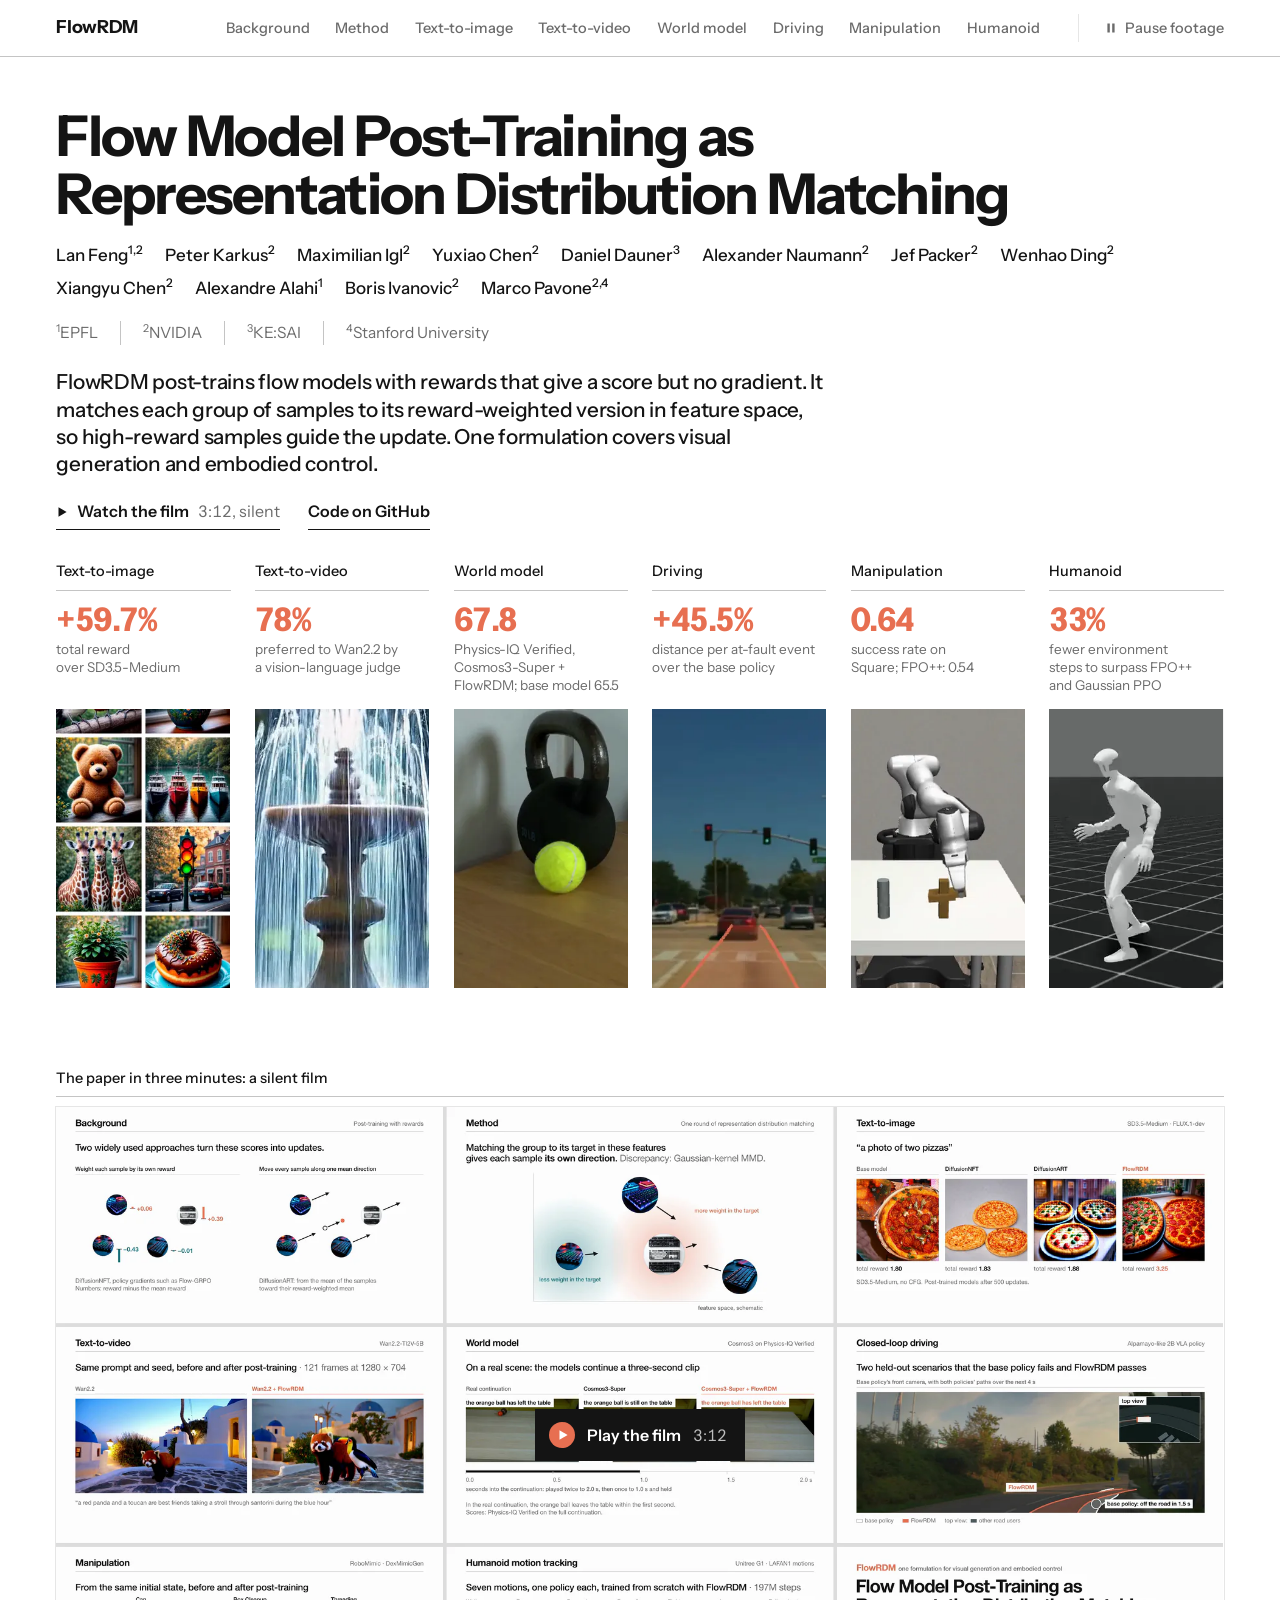
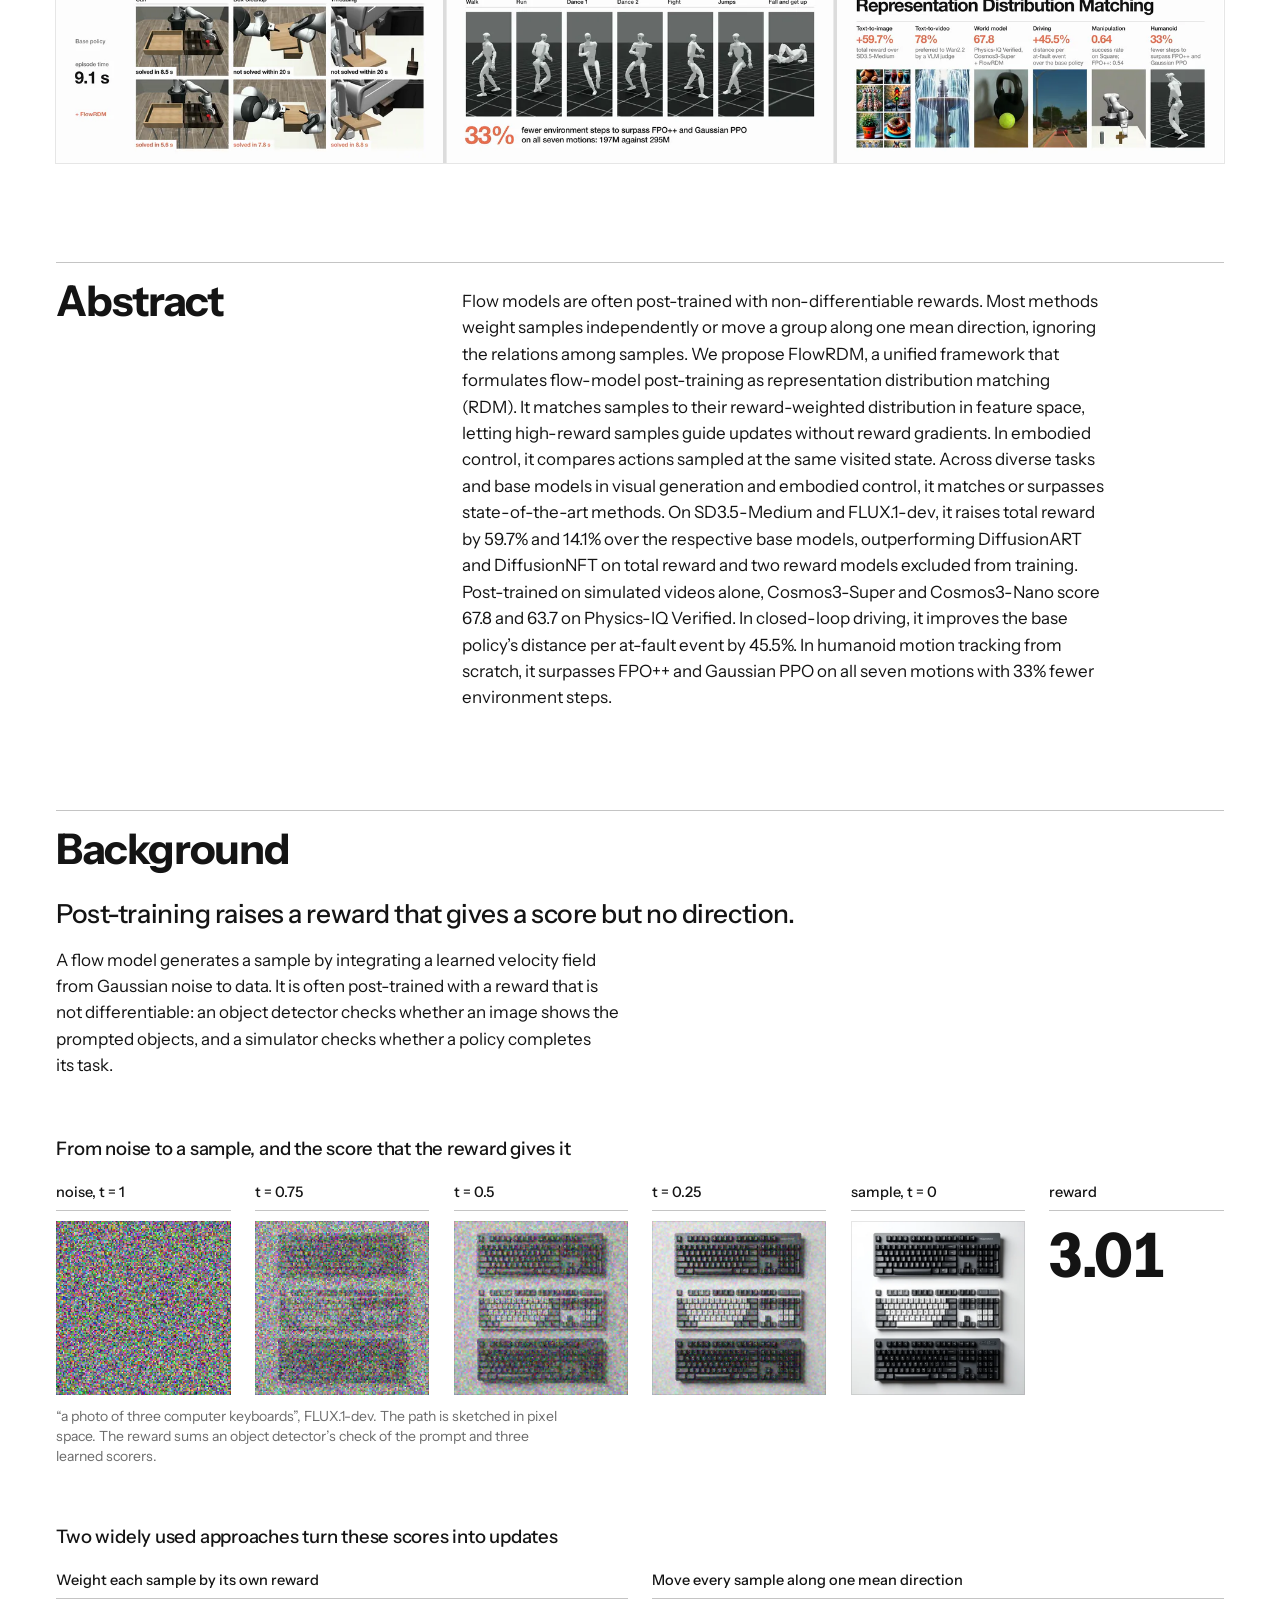
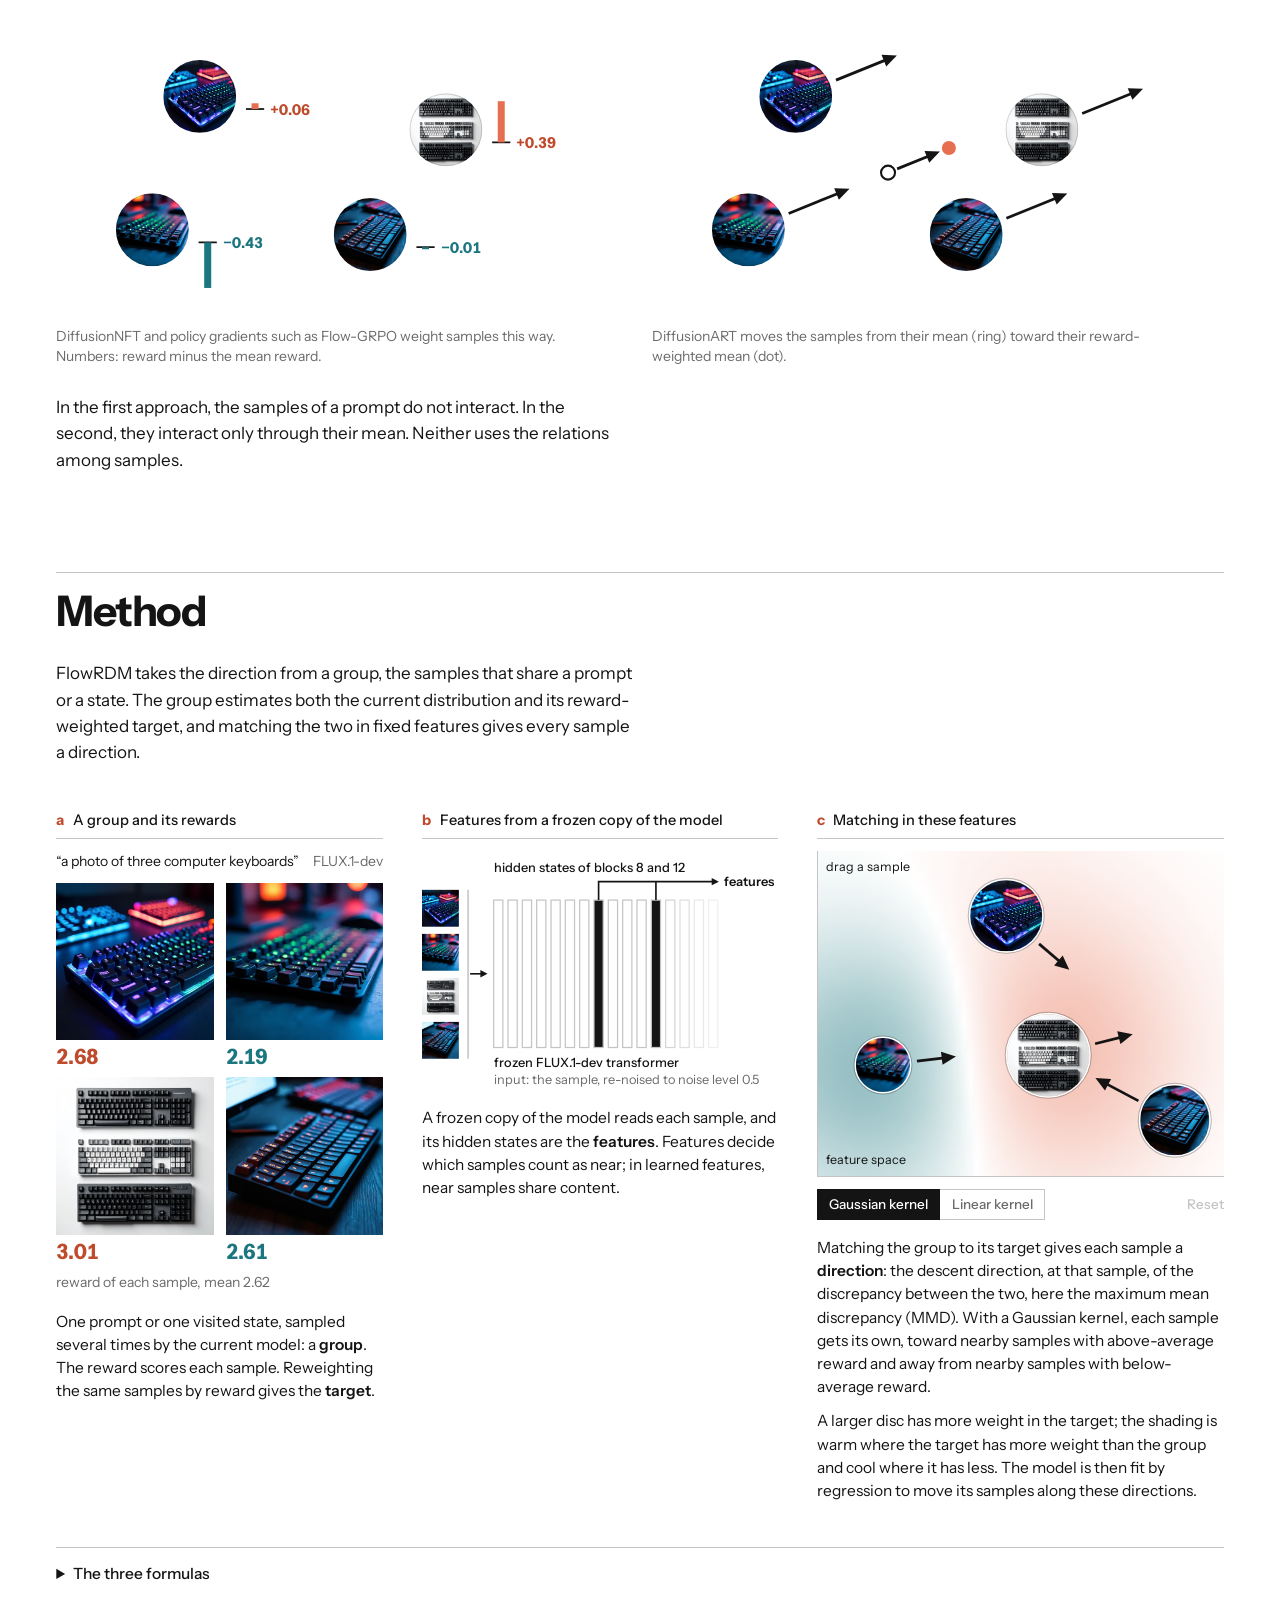
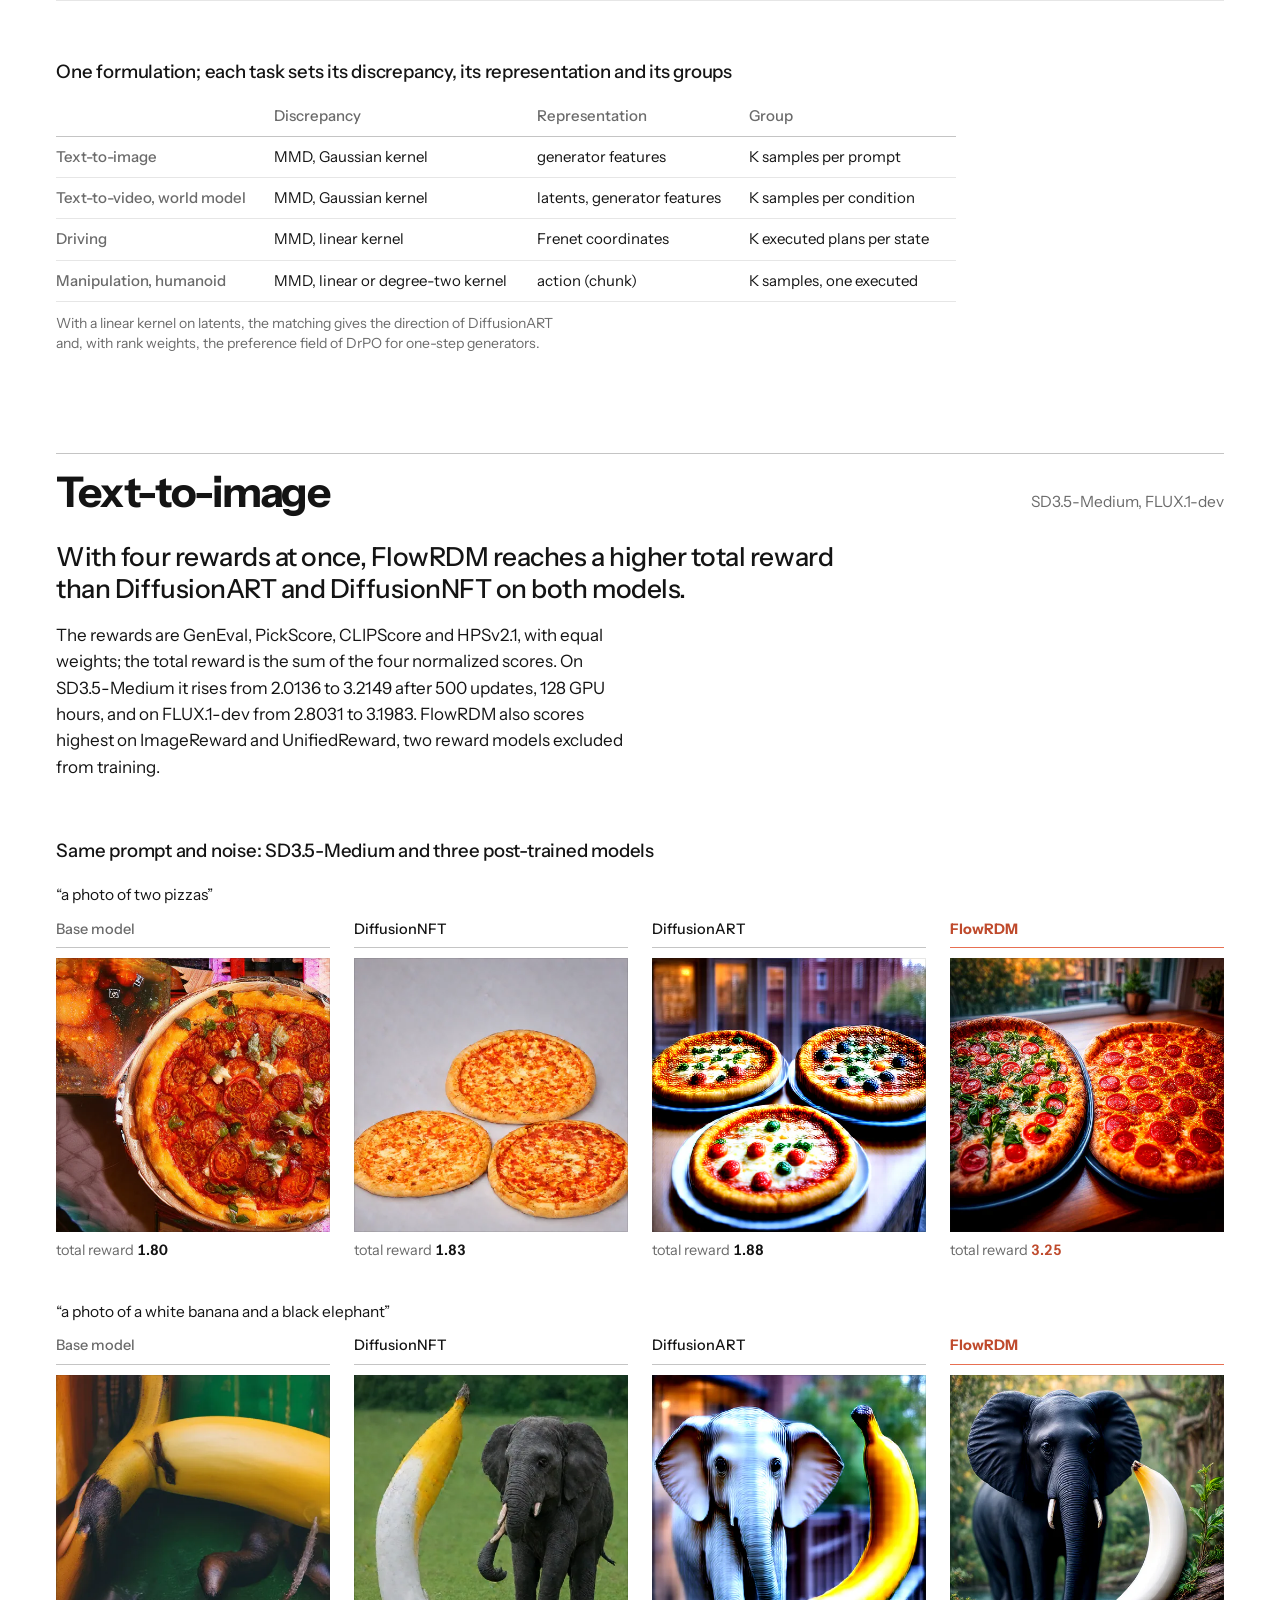
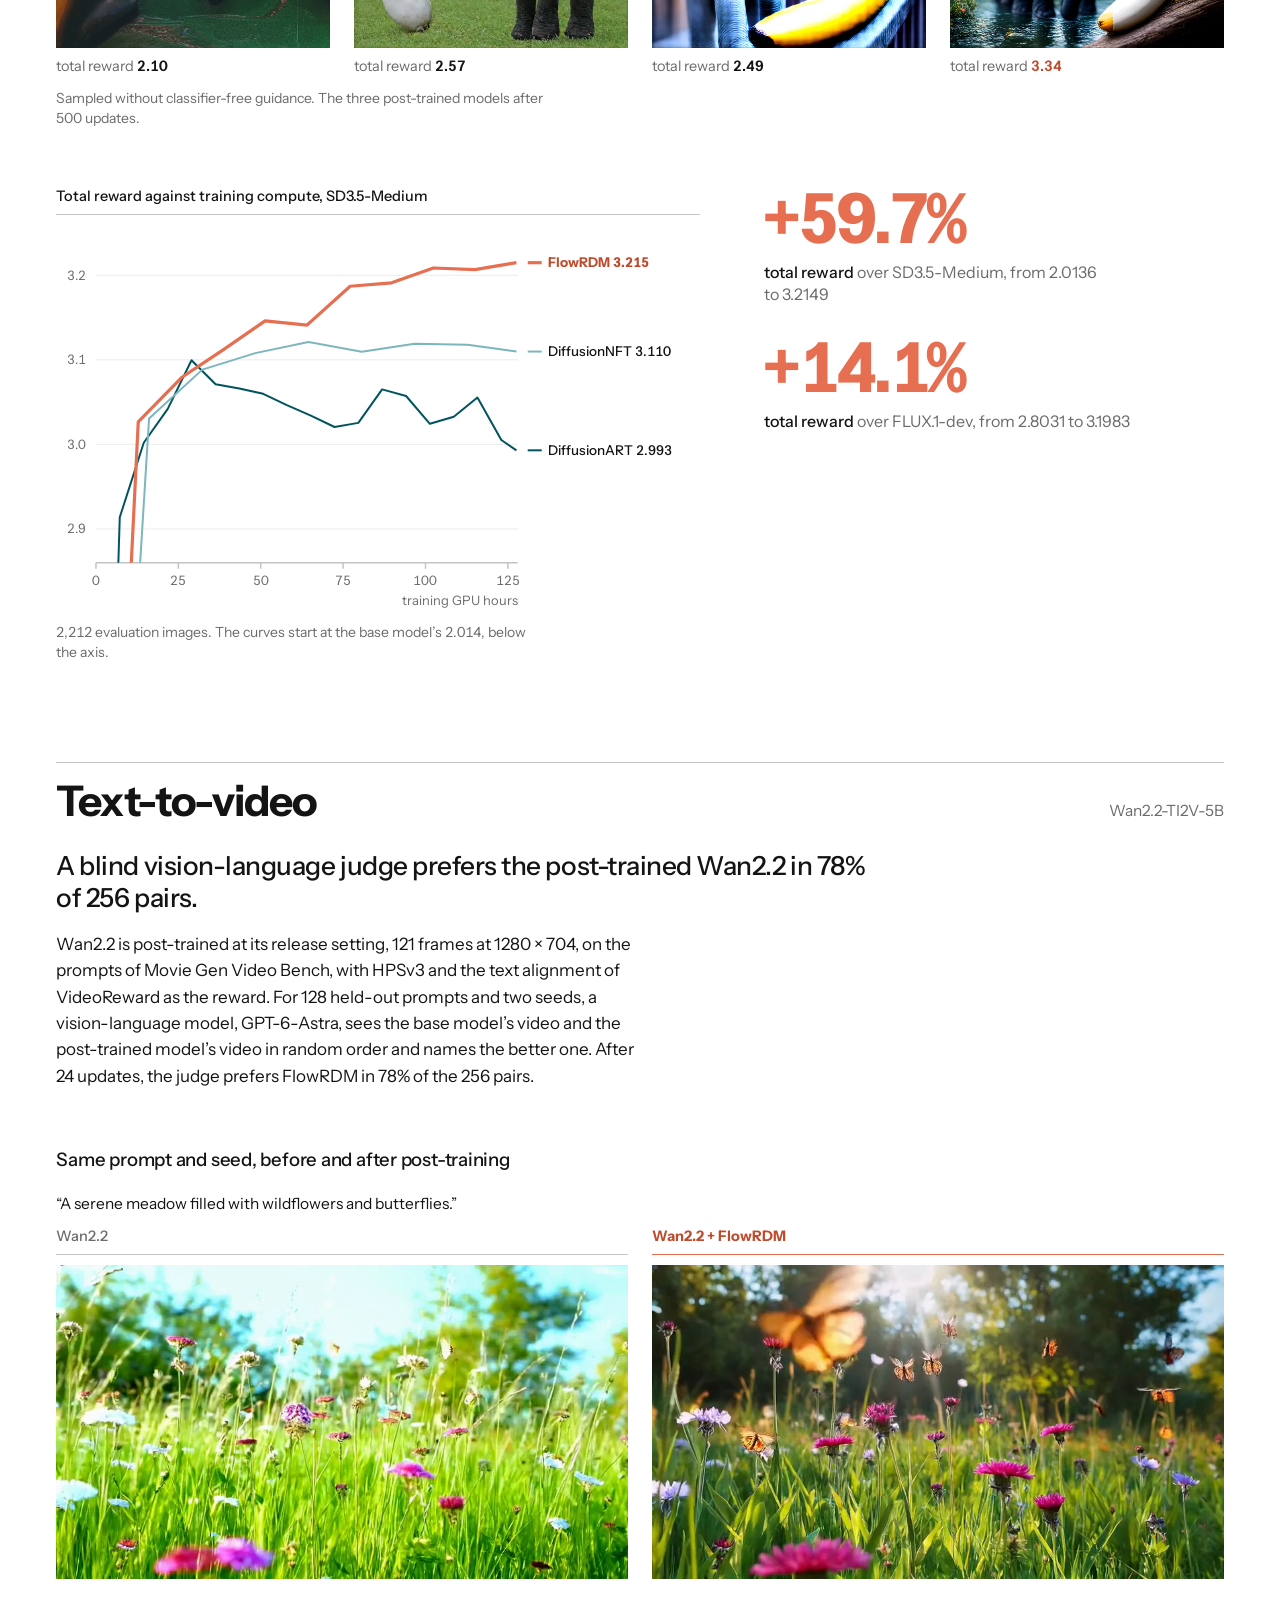
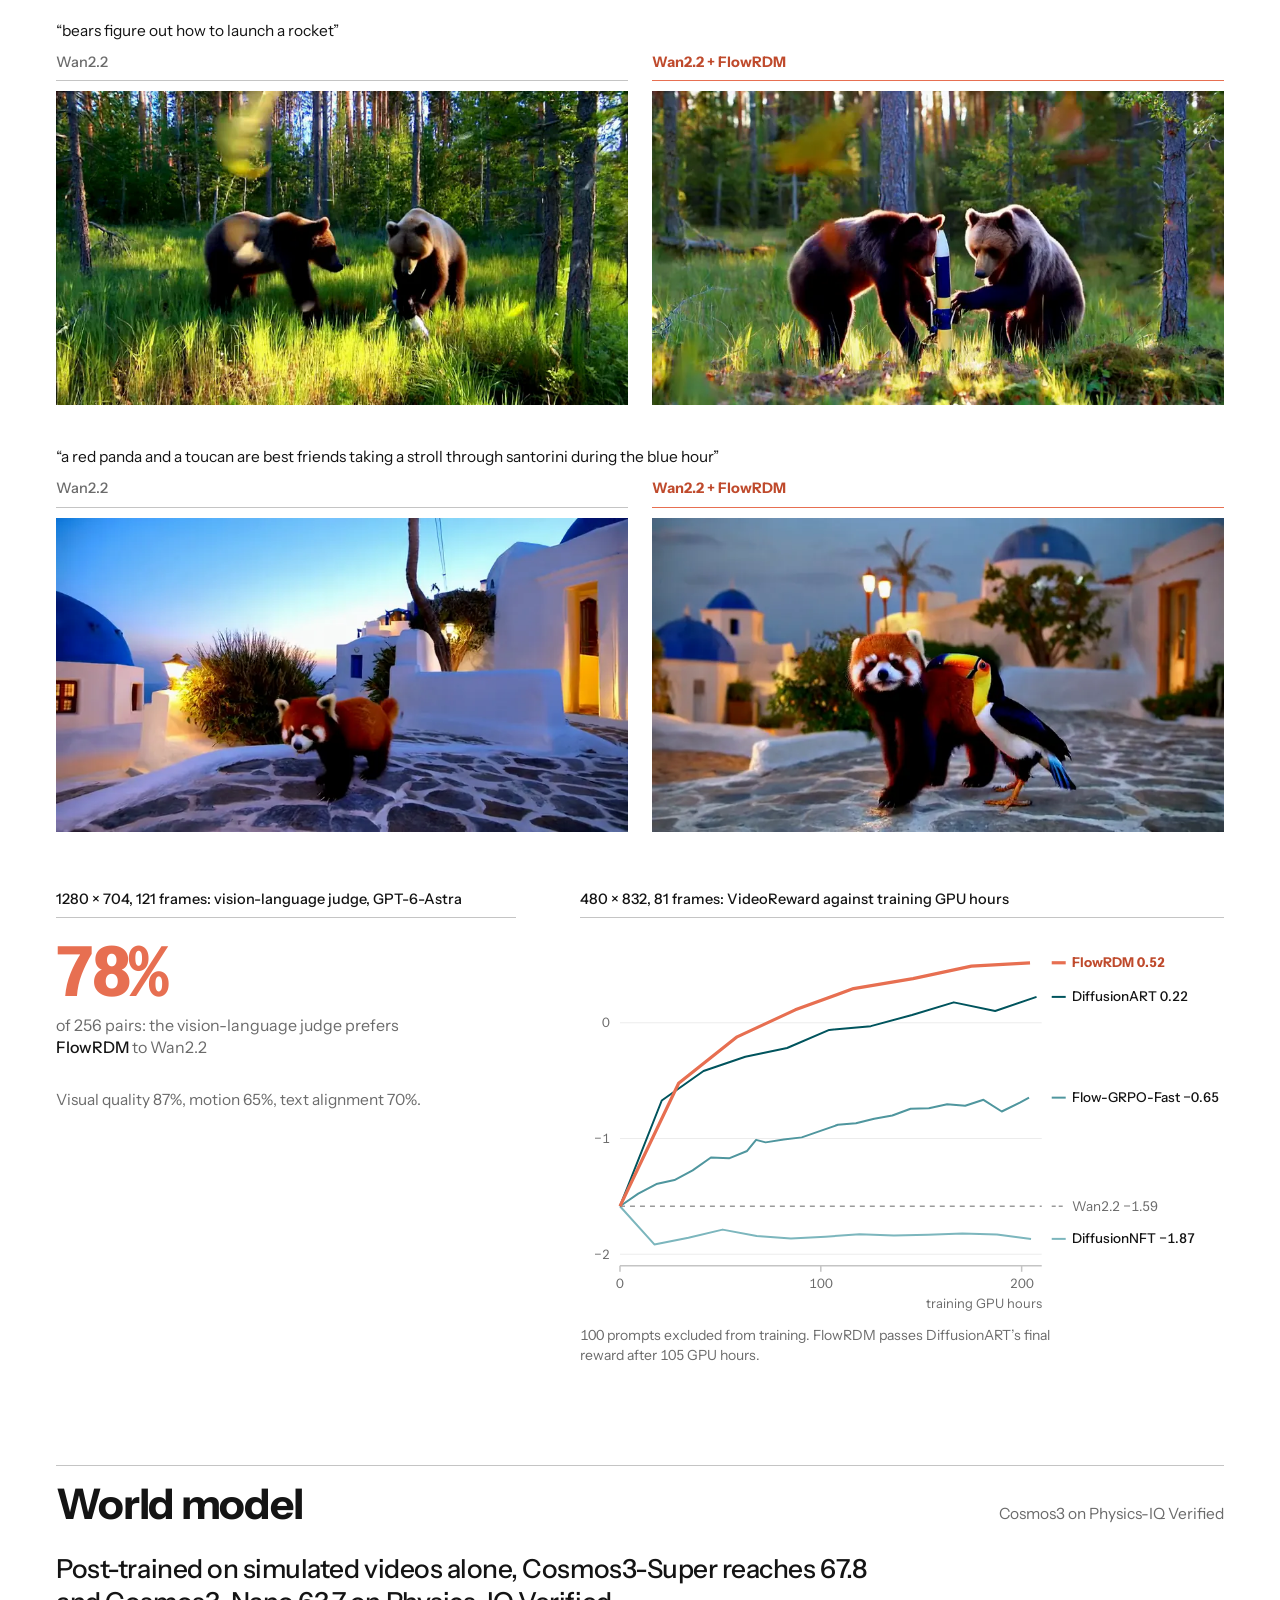
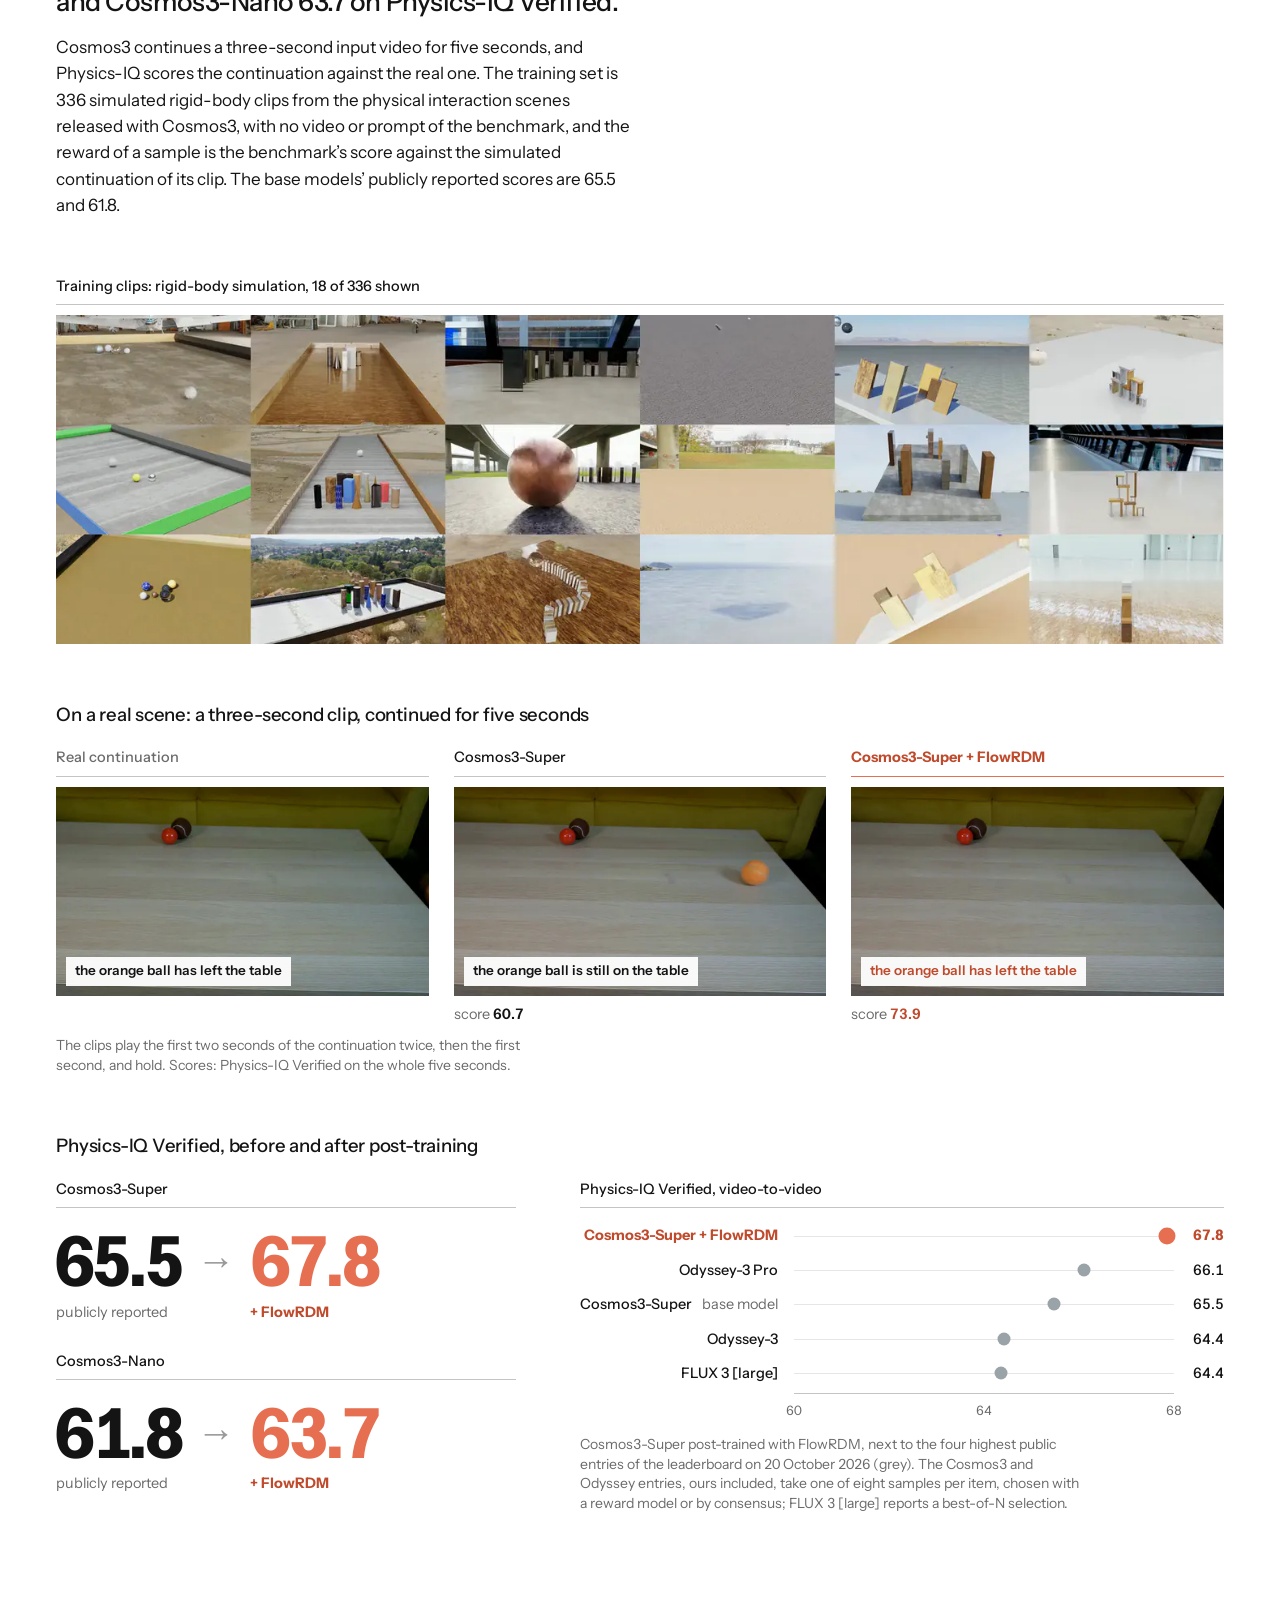
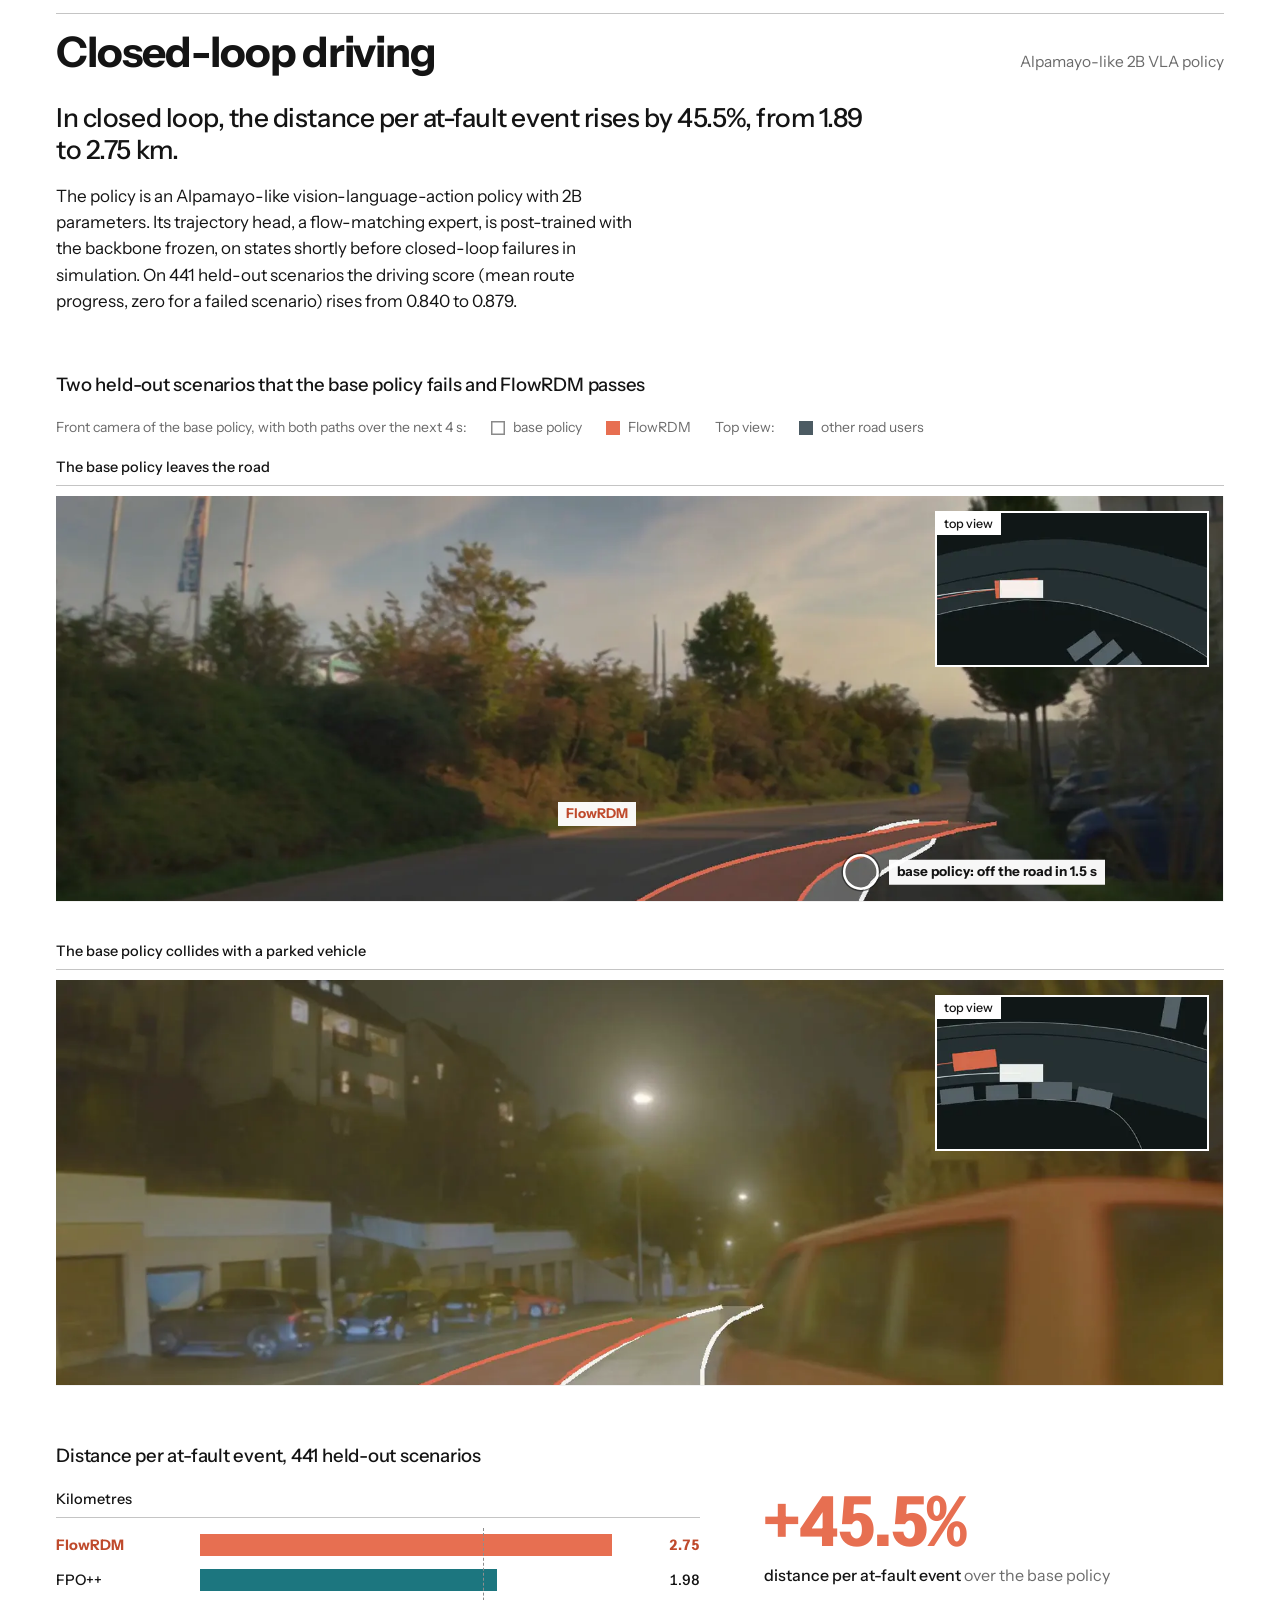
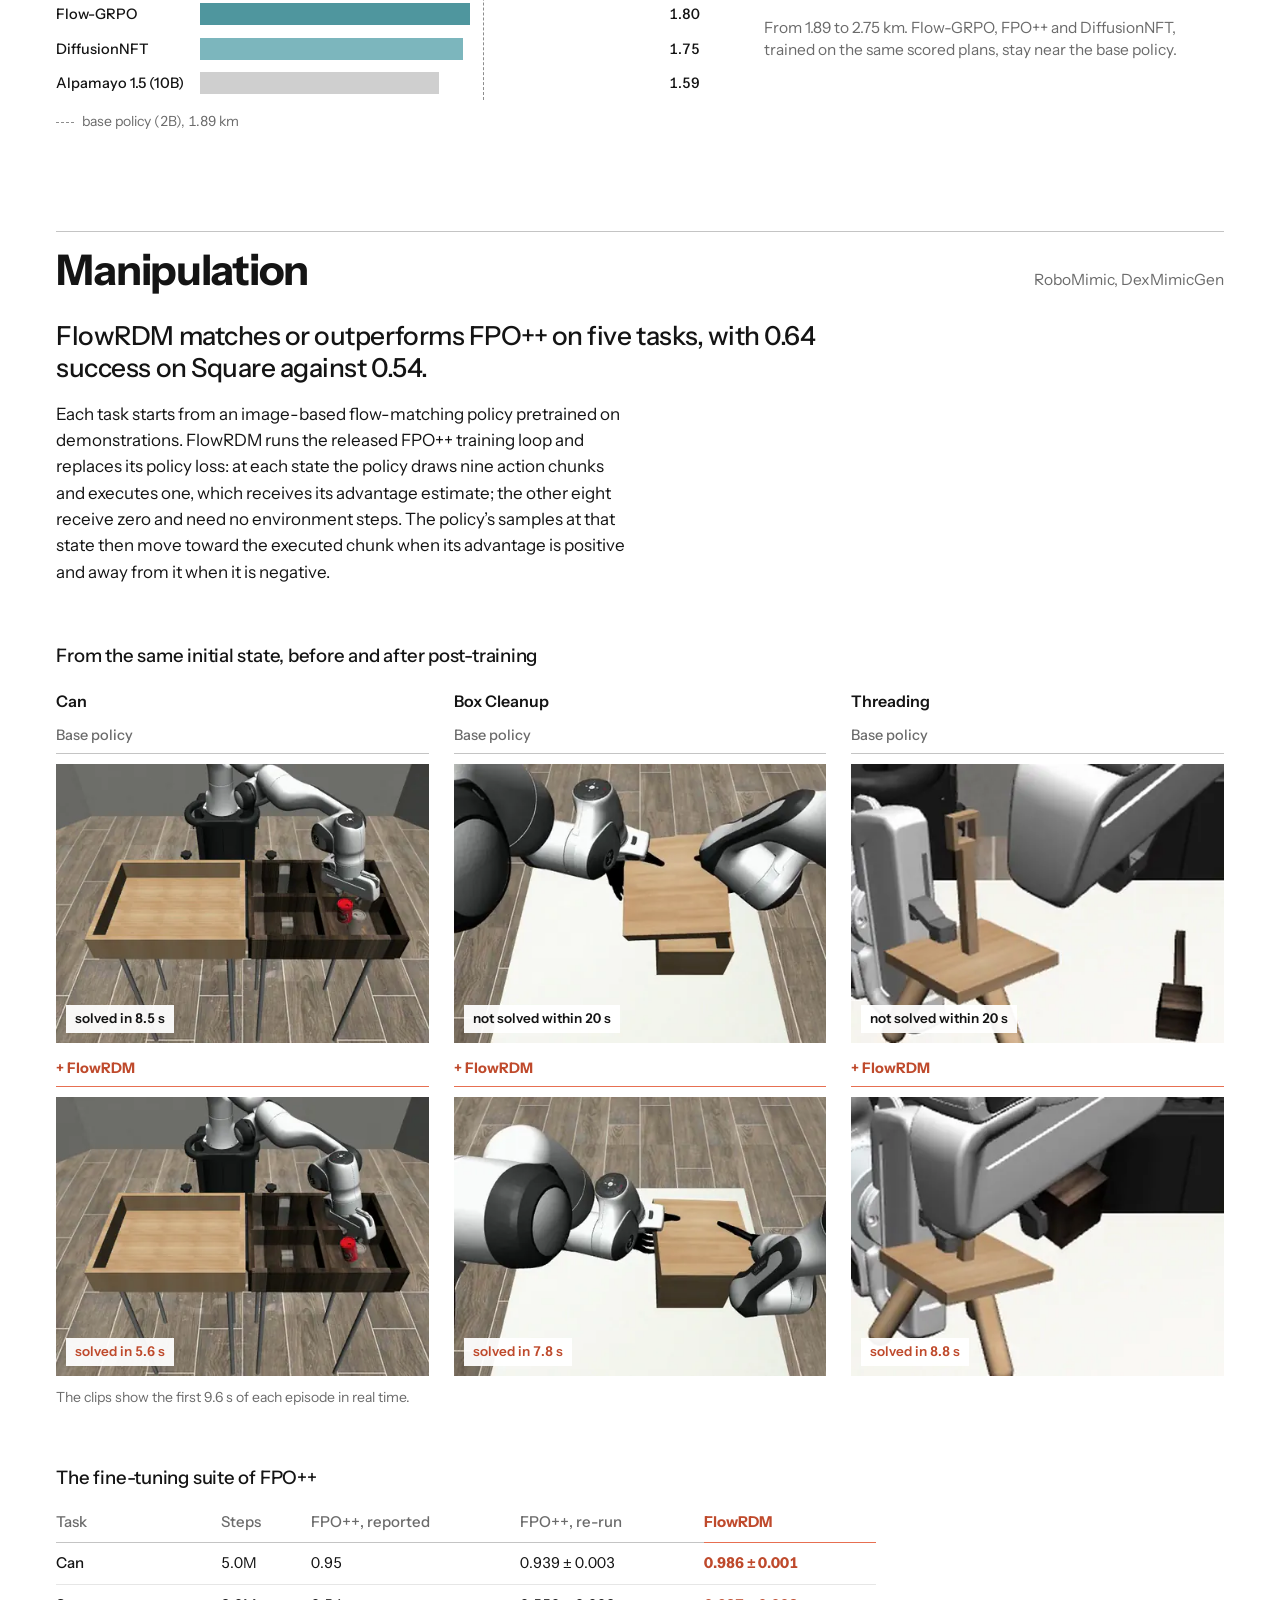
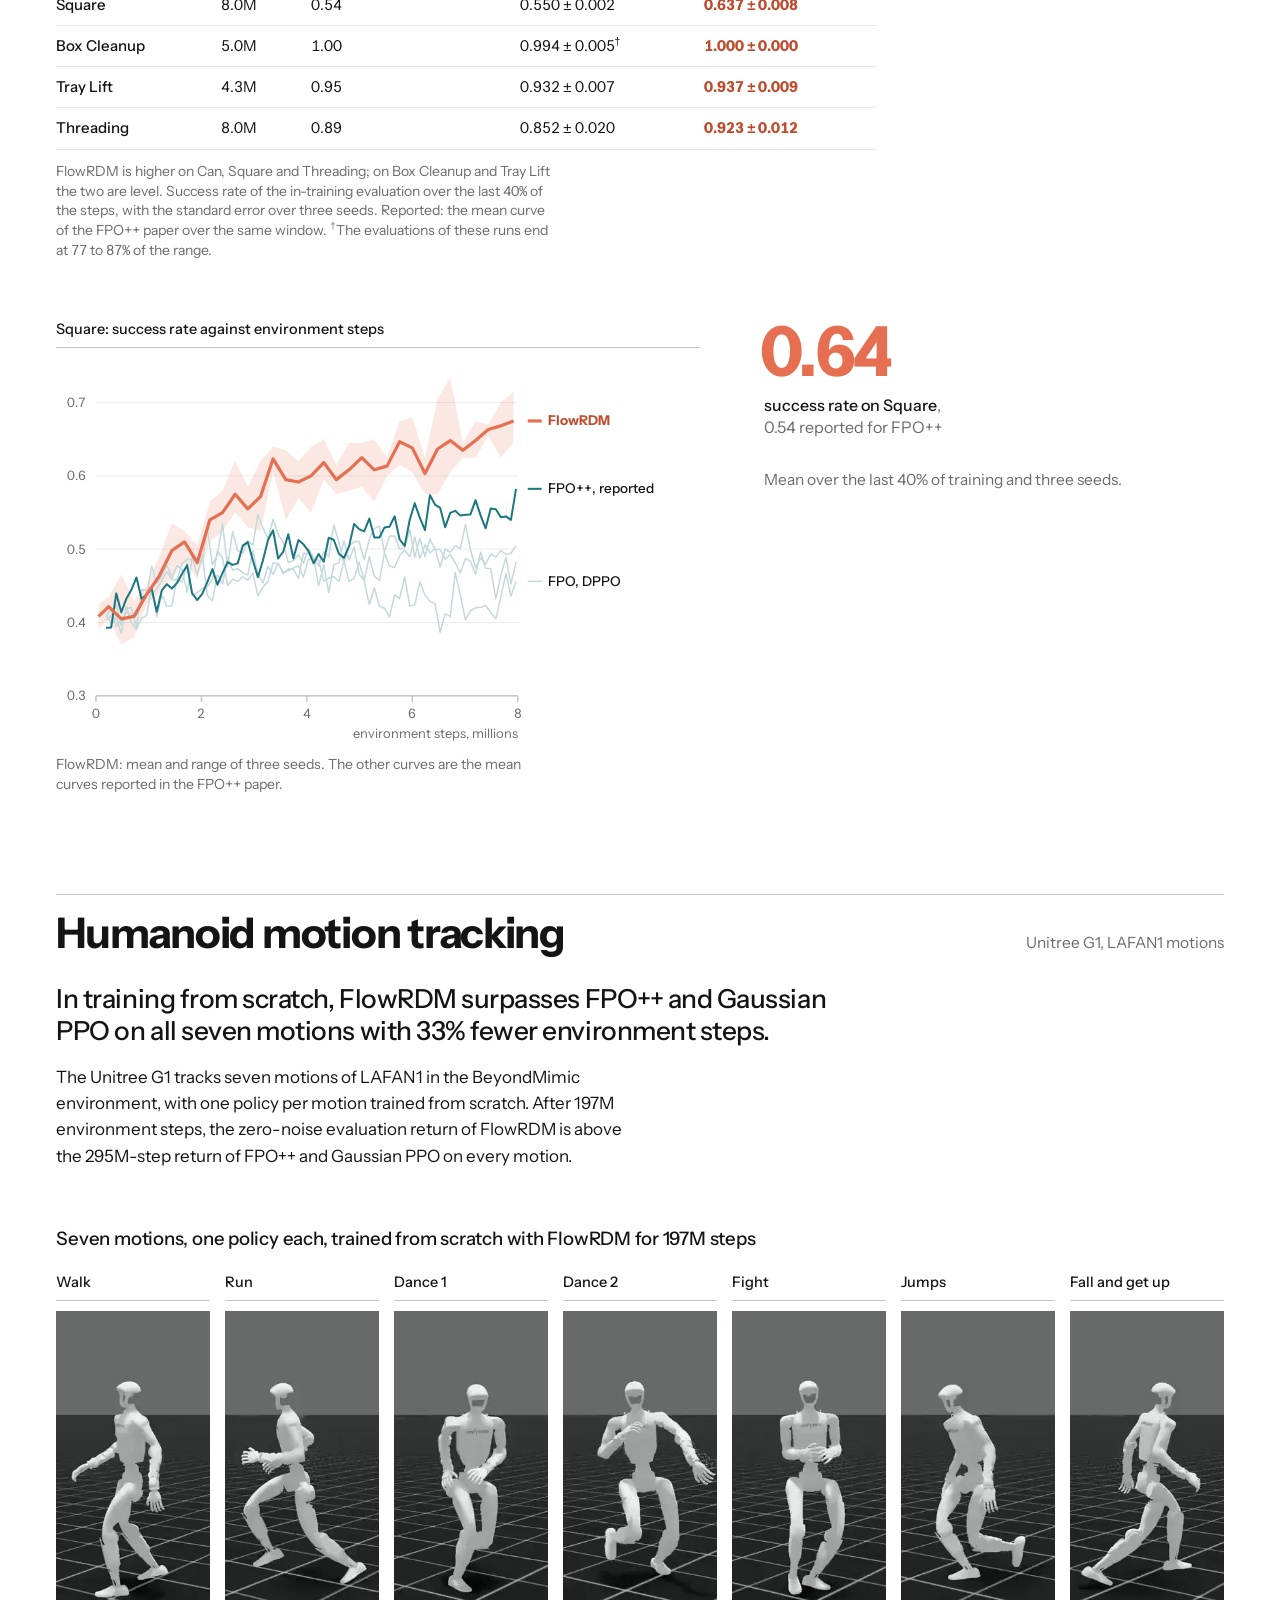
==== commit 7443766c: "Link to the VITA code repository from the project homepage" ====
--- a/index.html
+++ b/index.html
@@ -26,7 +26,7 @@
 <header class="mast"><div class="wrap mast__in"><a class="mast__name" href="#top">FlowRDM</a><nav class="mast__nav" aria-label="Sections"><a href="#background">Background</a><a href="#method">Method</a><a href="#images"><span class="nb">Text-to-image</span></a><a href="#video"><span class="nb">Text-to-video</span></a><a href="#world">World model</a><a href="#driving">Driving</a><a href="#manipulation">Manipulation</a><a href="#humanoid">Humanoid</a><i class="mast__mark" aria-hidden="true"></i></nav><button class="mast__motion" type="button"><span class="i-pause"><svg viewBox="0 0 12 12" width="12" height="12" aria-hidden="true"><path d="M2.4 1.5h2.4v9H2.4zM7.2 1.5h2.4v9H7.2z" fill="currentColor"/></svg></span><span class="i-play"><svg viewBox="0 0 12 12" width="12" height="12" aria-hidden="true"><path d="M2.5 1.2v9.6L10.6 6z" fill="currentColor"/></svg></span><span class="mast__motion-t">Pause footage</span></button></div></header>
 <noscript><p class="wrap noscript">The footage, the charts and the method figure of this page need JavaScript. <a href="assets/film/flowrdm-film.mp4">The film (3:12, silent)</a></p></noscript>
 <main id="main">
-<section class="hero" id="top"><div class="wrap"><h1>Flow Model <span class="nb">Post-Training</span> as <br class="wide">Representation Distribution Matching</h1><p class="hero__authors"><span>Lan Feng<sup>1,2</sup></span><span>Peter Karkus<sup>2</sup></span><span>Maximilian Igl<sup>2</sup></span><span>Yuxiao Chen<sup>2</sup></span><span>Daniel Dauner<sup>3</sup></span><span>Alexander Naumann<sup>2</sup></span><span>Jef Packer<sup>2</sup></span><span>Wenhao Ding<sup>2</sup></span><span>Xiangyu Chen<sup>2</sup></span><span>Alexandre Alahi<sup>1</sup></span><span>Boris Ivanovic<sup>2</sup></span><span>Marco Pavone<sup>2,4</sup></span></p><p class="hero__by"><span><sup>1</sup>EPFL</span><span><sup>2</sup>NVIDIA</span><span><sup>3</sup>KE:SAI</span><span><sup>4</sup>Stanford University</span></p><p class="hero__lead">FlowRDM post-trains flow models with rewards that give a score but no gradient. It matches each group of samples to its reward-weighted version in feature space, so high-reward samples guide the update. One formulation covers visual generation and embodied control.</p><p class="hero__links"><a class="link link--film" href="#film"><svg viewBox="0 0 12 12" width="12" height="12" aria-hidden="true"><path d="M2.5 1.2v9.6L10.6 6z" fill="currentColor"/></svg><span>Watch the film</span><span class="link__meta">3:12, silent</span></a></p><div class="slats"><a class="slat" href="#images" style="--i:0;--pos:50% 50%"><span class="slat__label"><span class="nb">Text-to-image</span></span><span class="slat__num">+59.7%</span><span class="slat__cap">total reward over <span class="nb">SD3.5-Medium</span></span><span class="slat__media"><video muted playsinline preload="none" width="268" height="560" poster="assets/video/hero-image.webp" data-src="assets/video/hero-image.mp4" aria-label="Images from SD3.5-Medium post-trained with FlowRDM, scrolling"></video></span></a><a class="slat" href="#video" style="--i:1;--pos:50% 45%"><span class="slat__label"><span class="nb">Text-to-video</span></span><span class="slat__num">78%</span><span class="slat__cap">preferred to Wan2.2 by a vision-language judge</span><span class="slat__media"><video muted playsinline preload="none" width="268" height="560" poster="assets/video/hero-video.webp" data-src="assets/video/hero-video.mp4" aria-label="A fountain: a video from Wan2.2 post-trained with FlowRDM"></video></span></a><a class="slat" href="#world" style="--i:2;--pos:50% 62%"><span class="slat__label">World model</span><span class="slat__num">67.8</span><span class="slat__cap"><span class="nb">Physics-IQ</span> Verified, <span class="nb">Cosmos3-Super</span> + FlowRDM; base model 65.5</span><span class="slat__media"><video muted playsinline preload="none" width="268" height="560" poster="assets/video/hero-world.webp" data-src="assets/video/hero-world.mp4" aria-label="A continuation generated by Cosmos3-Super post-trained with FlowRDM"></video></span></a><a class="slat" href="#driving" style="--i:3;--pos:50% 85%"><span class="slat__label">Driving</span><span class="slat__num">+45.5%</span><span class="slat__cap">distance per <span class="nb">at-fault</span> event over the base policy</span><span class="slat__media"><video muted playsinline preload="none" width="268" height="560" poster="assets/video/hero-driving.webp" data-src="assets/video/hero-driving.mp4" aria-label="Front camera of the driving policy post-trained with FlowRDM on a street with traffic, with the path it then drives"></video></span></a><a class="slat" href="#manipulation" style="--i:4;--pos:50% 60%"><span class="slat__label">Manipulation</span><span class="slat__num">0.64</span><span class="slat__cap">success rate on Square; FPO++: 0.54</span><span class="slat__media"><video muted playsinline preload="none" width="268" height="560" poster="assets/video/hero-manipulation.webp" data-src="assets/video/hero-manipulation.mp4" aria-label="The policy post-trained with FlowRDM on Square puts the nut onto the peg"></video></span></a><a class="slat" href="#humanoid" style="--i:5;--pos:50% 45%"><span class="slat__label">Humanoid</span><span class="slat__num">33%</span><span class="slat__cap">fewer environment steps to surpass FPO++ and Gaussian PPO</span><span class="slat__media"><video muted playsinline preload="none" width="268" height="560" poster="assets/video/hero-humanoid.webp" data-src="assets/video/hero-humanoid.mp4" aria-label="The Unitree G1 on Dance 2 after 197M steps of training with FlowRDM"></video></span></a></div></div></section>
+<section class="hero" id="top"><div class="wrap"><h1>Flow Model <span class="nb">Post-Training</span> as <br class="wide">Representation Distribution Matching</h1><p class="hero__authors"><span>Lan Feng<sup>1,2</sup></span><span>Peter Karkus<sup>2</sup></span><span>Maximilian Igl<sup>2</sup></span><span>Yuxiao Chen<sup>2</sup></span><span>Daniel Dauner<sup>3</sup></span><span>Alexander Naumann<sup>2</sup></span><span>Jef Packer<sup>2</sup></span><span>Wenhao Ding<sup>2</sup></span><span>Xiangyu Chen<sup>2</sup></span><span>Alexandre Alahi<sup>1</sup></span><span>Boris Ivanovic<sup>2</sup></span><span>Marco Pavone<sup>2,4</sup></span></p><p class="hero__by"><span><sup>1</sup>EPFL</span><span><sup>2</sup>NVIDIA</span><span><sup>3</sup>KE:SAI</span><span><sup>4</sup>Stanford University</span></p><p class="hero__lead">FlowRDM post-trains flow models with rewards that give a score but no gradient. It matches each group of samples to its reward-weighted version in feature space, so high-reward samples guide the update. One formulation covers visual generation and embodied control.</p><p class="hero__links"><a class="link link--film" href="#film"><svg viewBox="0 0 12 12" width="12" height="12" aria-hidden="true"><path d="M2.5 1.2v9.6L10.6 6z" fill="currentColor"/></svg><span>Watch the film</span><span class="link__meta">3:12, silent</span></a><a class="link" href="https://github.com/vita-epfl/FlowRDM">Code on GitHub</a></p><div class="slats"><a class="slat" href="#images" style="--i:0;--pos:50% 50%"><span class="slat__label"><span class="nb">Text-to-image</span></span><span class="slat__num">+59.7%</span><span class="slat__cap">total reward over <span class="nb">SD3.5-Medium</span></span><span class="slat__media"><video muted playsinline preload="none" width="268" height="560" poster="assets/video/hero-image.webp" data-src="assets/video/hero-image.mp4" aria-label="Images from SD3.5-Medium post-trained with FlowRDM, scrolling"></video></span></a><a class="slat" href="#video" style="--i:1;--pos:50% 45%"><span class="slat__label"><span class="nb">Text-to-video</span></span><span class="slat__num">78%</span><span class="slat__cap">preferred to Wan2.2 by a vision-language judge</span><span class="slat__media"><video muted playsinline preload="none" width="268" height="560" poster="assets/video/hero-video.webp" data-src="assets/video/hero-video.mp4" aria-label="A fountain: a video from Wan2.2 post-trained with FlowRDM"></video></span></a><a class="slat" href="#world" style="--i:2;--pos:50% 62%"><span class="slat__label">World model</span><span class="slat__num">67.8</span><span class="slat__cap"><span class="nb">Physics-IQ</span> Verified, <span class="nb">Cosmos3-Super</span> + FlowRDM; base model 65.5</span><span class="slat__media"><video muted playsinline preload="none" width="268" height="560" poster="assets/video/hero-world.webp" data-src="assets/video/hero-world.mp4" aria-label="A continuation generated by Cosmos3-Super post-trained with FlowRDM"></video></span></a><a class="slat" href="#driving" style="--i:3;--pos:50% 85%"><span class="slat__label">Driving</span><span class="slat__num">+45.5%</span><span class="slat__cap">distance per <span class="nb">at-fault</span> event over the base policy</span><span class="slat__media"><video muted playsinline preload="none" width="268" height="560" poster="assets/video/hero-driving.webp" data-src="assets/video/hero-driving.mp4" aria-label="Front camera of the driving policy post-trained with FlowRDM on a street with traffic, with the path it then drives"></video></span></a><a class="slat" href="#manipulation" style="--i:4;--pos:50% 60%"><span class="slat__label">Manipulation</span><span class="slat__num">0.64</span><span class="slat__cap">success rate on Square; FPO++: 0.54</span><span class="slat__media"><video muted playsinline preload="none" width="268" height="560" poster="assets/video/hero-manipulation.webp" data-src="assets/video/hero-manipulation.mp4" aria-label="The policy post-trained with FlowRDM on Square puts the nut onto the peg"></video></span></a><a class="slat" href="#humanoid" style="--i:5;--pos:50% 45%"><span class="slat__label">Humanoid</span><span class="slat__num">33%</span><span class="slat__cap">fewer environment steps to surpass FPO++ and Gaussian PPO</span><span class="slat__media"><video muted playsinline preload="none" width="268" height="560" poster="assets/video/hero-humanoid.webp" data-src="assets/video/hero-humanoid.mp4" aria-label="The Unitree G1 on Dance 2 after 197M steps of training with FlowRDM"></video></span></a></div></div></section>
 <section class="filmband" id="film" aria-label="The film"><div class="wrap"><p class="plate__label">The paper in three minutes: a silent film</p><div class="film"><video preload="none" playsinline width="1920" height="1080" poster="assets/film/flowrdm-film.webp" data-film="assets/film/flowrdm-film.mp4" aria-label="The paper in three minutes: a silent film"></video><button class="film__play" type="button"><span class="film__icon"><svg viewBox="0 0 12 12" width="12" height="12" aria-hidden="true"><path d="M2.5 1.2v9.6L10.6 6z" fill="currentColor"/></svg></span><span>Play the film</span><span class="film__meta">3:12</span></button></div></div></section>
 <section class="chapter chapter--abstract" id="abstract" aria-labelledby="abstract-h"><div class="wrap"><div class="abs"><h2 id="abstract-h">Abstract</h2><p class="abstract">Flow models are often post-trained with non-differentiable rewards. Most methods weight samples independently or move a group along one mean direction, ignoring the relations among samples. We propose FlowRDM, a unified framework that formulates flow-model post-training as representation distribution matching (RDM). It matches samples to their reward-weighted distribution in feature space, letting high-reward samples guide updates without reward gradients. In embodied control, it compares actions sampled at the same visited state. Across diverse tasks and base models in visual generation and embodied control, it matches or surpasses state-of-the-art methods. On <span class="nb">SD3.5-Medium</span> and <span class="nb">FLUX.1-dev</span>, it raises total reward by 59.7% and 14.1% over the respective base models, outperforming DiffusionART and DiffusionNFT on total reward and two reward models excluded from training. Post-trained on simulated videos alone, <span class="nb">Cosmos3-Super</span> and <span class="nb">Cosmos3-Nano</span> score 67.8 and 63.7 on <span class="nb">Physics-IQ</span> Verified. In closed-loop driving, it improves the base policy’s distance per <span class="nb">at-fault</span> event by 45.5%. In humanoid motion tracking from scratch, it surpasses FPO++ and Gaussian PPO on all seven motions with 33% fewer environment steps.</p></div></div></section>
 <section class="chapter" id="background" aria-labelledby="background-h"><div class="wrap"><header class="chapter__head"><h2 id="background-h">Background</h2></header><p class="claim">Post-training raises a reward that gives a score but no direction.</p><p class="text">A flow model generates a sample by integrating a learned velocity field from Gaussian noise to data. It is often post-trained with a reward that is not differentiable: an object detector checks whether an image shows the prompted objects, and a simulator checks whether a policy completes its task.</p><div class="block"><h3 class="block__title">From noise to a sample, and the score that the reward gives it</h3><div class="path"><figure class="plate plate--hair"><figcaption class="plate__label">noise, t = 1</figcaption><div class="plate__media"><img src="assets/img/bg-100.webp" width="512" height="512" alt="Gaussian noise" loading="lazy" decoding="async"></div></figure><figure class="plate plate--hair"><figcaption class="plate__label">t = 0.75</figcaption><div class="plate__media"><img src="assets/img/bg-075.webp" width="512" height="512" alt="The sample, three quarters noise" loading="lazy" decoding="async"></div></figure><figure class="plate plate--hair"><figcaption class="plate__label">t = 0.5</figcaption><div class="plate__media"><img src="assets/img/bg-050.webp" width="512" height="512" alt="The sample, half noise" loading="lazy" decoding="async"></div></figure><figure class="plate plate--hair"><figcaption class="plate__label">t = 0.25</figcaption><div class="plate__media"><img src="assets/img/bg-025.webp" width="512" height="512" alt="The sample, one quarter noise" loading="lazy" decoding="async"></div></figure><figure class="plate plate--hair"><figcaption class="plate__label">sample, t = 0</figcaption><div class="plate__media"><img src="assets/img/group-2.webp" width="512" height="512" alt="The sample: three computer keyboards, generated by FLUX.1-dev" loading="lazy" decoding="async"></div></figure><div class="path__reward"><p class="plate__label">reward</p><p class="path__num">3.01</p></div></div><p class="block__note">“a photo of three computer keyboards”, <span class="nb">FLUX.1-dev</span>. The path is sketched in pixel space. The reward sums an object detector’s check of the prompt and three learned scorers.</p></div><div class="block"><h3 class="block__title">Two widely used approaches turn these scores into updates</h3><div class="grid grid--2 approaches"><figure class="plate"><figcaption class="plate__label">Weight each sample by its own reward</figcaption><div class="plate__media"><div class="sk" role="img" aria-label="Drawing: the four samples of the group, each with a bar for its reward minus the mean reward: +0.06, −0.43, +0.39, −0.01."><svg viewBox="0 0 816 440" aria-hidden="true"><defs><clipPath id="sk-own-0"><circle cx="205.2" cy="124.8" r="52.0"/></clipPath><clipPath id="sk-own-1"><circle cx="137.6" cy="315.2" r="52.0"/></clipPath><clipPath id="sk-own-2"><circle cx="556.7" cy="172.4" r="52.0"/></clipPath><clipPath id="sk-own-3"><circle cx="448.6" cy="322.0" r="52.0"/></clipPath></defs><image href="assets/img/group-0.webp" x="153.2" y="72.8" width="104" height="104" preserveAspectRatio="xMidYMid slice" clip-path="url(#sk-own-0)"/><circle cx="205.2" cy="124.8" r="51.2" fill="none" stroke="rgba(20,20,20,0.16)" stroke-width="1.5"/><image href="assets/img/group-1.webp" x="85.6" y="263.2" width="104" height="104" preserveAspectRatio="xMidYMid slice" clip-path="url(#sk-own-1)"/><circle cx="137.6" cy="315.2" r="51.2" fill="none" stroke="rgba(20,20,20,0.16)" stroke-width="1.5"/><image href="assets/img/group-2.webp" x="504.7" y="120.4" width="104" height="104" preserveAspectRatio="xMidYMid slice" clip-path="url(#sk-own-2)"/><circle cx="556.7" cy="172.4" r="51.2" fill="none" stroke="rgba(20,20,20,0.16)" stroke-width="1.5"/><image href="assets/img/group-3.webp" x="396.6" y="270.0" width="104" height="104" preserveAspectRatio="xMidYMid slice" clip-path="url(#sk-own-3)"/><circle cx="448.6" cy="322.0" r="51.2" fill="none" stroke="rgba(20,20,20,0.16)" stroke-width="1.5"/><line x1="271.2" x2="297.2" y1="142.8" y2="142.8" stroke="#141414" stroke-width="2.5"/><rect x="279.2" y="134.6" width="10" height="8.2" fill="#e76f51"/><line x1="203.6" x2="229.6" y1="333.2" y2="333.2" stroke="#141414" stroke-width="2.5"/><rect x="211.6" y="333.2" width="10" height="65.1" fill="#1c767f"/><line x1="622.7" x2="648.7" y1="190.4" y2="190.4" stroke="#141414" stroke-width="2.5"/><rect x="630.7" y="131.6" width="10" height="58.8" fill="#e76f51"/><line x1="514.6" x2="540.6" y1="340.0" y2="340.0" stroke="#141414" stroke-width="2.5"/><rect x="522.6" y="340.0" width="10" height="3.0" fill="#1c767f"/></svg><span class="sk__v up" style="left:37.40%;top:32.45%">+0.06</span><span class="sk__v down" style="left:29.12%;top:75.73%">−0.43</span><span class="sk__v up" style="left:80.48%;top:43.27%">+0.39</span><span class="sk__v down" style="left:67.23%;top:77.27%">−0.01</span></div></div><p class="plate__note">DiffusionNFT and policy gradients such as <span class="nb">Flow-GRPO</span> weight samples this way. Numbers: reward minus the mean reward.</p></figure><figure class="plate"><figcaption class="plate__label">Move every sample along one mean direction</figcaption><div class="plate__media"><div class="sk" role="img" aria-label="Drawing: the four samples of the group, each with the same arrow, which points from the mean of the samples, a ring, toward their reward-weighted mean, a dot."><svg viewBox="0 0 816 440" aria-hidden="true"><defs><clipPath id="sk-mean-0"><circle cx="205.2" cy="124.8" r="52.0"/></clipPath><clipPath id="sk-mean-1"><circle cx="137.6" cy="315.2" r="52.0"/></clipPath><clipPath id="sk-mean-2"><circle cx="556.7" cy="172.4" r="52.0"/></clipPath><clipPath id="sk-mean-3"><circle cx="448.6" cy="322.0" r="52.0"/></clipPath></defs><image href="assets/img/group-0.webp" x="153.2" y="72.8" width="104" height="104" preserveAspectRatio="xMidYMid slice" clip-path="url(#sk-mean-0)"/><circle cx="205.2" cy="124.8" r="51.2" fill="none" stroke="rgba(20,20,20,0.16)" stroke-width="1.5"/><image href="assets/img/group-1.webp" x="85.6" y="263.2" width="104" height="104" preserveAspectRatio="xMidYMid slice" clip-path="url(#sk-mean-1)"/><circle cx="137.6" cy="315.2" r="51.2" fill="none" stroke="rgba(20,20,20,0.16)" stroke-width="1.5"/><image href="assets/img/group-2.webp" x="504.7" y="120.4" width="104" height="104" preserveAspectRatio="xMidYMid slice" clip-path="url(#sk-mean-2)"/><circle cx="556.7" cy="172.4" r="51.2" fill="none" stroke="rgba(20,20,20,0.16)" stroke-width="1.5"/><image href="assets/img/group-3.webp" x="396.6" y="270.0" width="104" height="104" preserveAspectRatio="xMidYMid slice" clip-path="url(#sk-mean-3)"/><circle cx="448.6" cy="322.0" r="51.2" fill="none" stroke="rgba(20,20,20,0.16)" stroke-width="1.5"/><line x1="350.0" y1="228.3" x2="399.8" y2="208.1" stroke="#141414" stroke-width="4"/><polygon points="411.0 203.6 395.8 219.5 389.1 202.8" fill="#141414"/><line x1="262.7" y1="101.5" x2="338.5" y2="70.8" stroke="#141414" stroke-width="4"/><polygon points="349.6 66.3 334.4 82.1 327.7 65.4" fill="#141414"/><line x1="195.1" y1="291.9" x2="270.9" y2="261.2" stroke="#141414" stroke-width="4"/><polygon points="282.0 256.7 266.8 272.5 260.1 255.8" fill="#141414"/><line x1="614.2" y1="149.1" x2="690.0" y2="118.4" stroke="#141414" stroke-width="4"/><polygon points="701.1 113.9 685.9 129.7 679.2 113.0" fill="#141414"/><line x1="506.0" y1="298.7" x2="581.8" y2="268.0" stroke="#141414" stroke-width="4"/><polygon points="592.9 263.5 577.8 279.3 571.0 262.6" fill="#141414"/><circle cx="337.0" cy="233.6" r="10" fill="#fff" stroke="#141414" stroke-width="3"/><circle cx="423.9" cy="198.4" r="10" fill="#e76f51"/></svg></div></div><p class="plate__note">DiffusionART moves the samples from their mean (ring) toward their reward-weighted mean (dot).</p></figure></div><p class="text">In the first approach, the samples of a prompt do not interact. In the second, they interact only through their mean. Neither uses the relations among samples.</p></div></div></section>
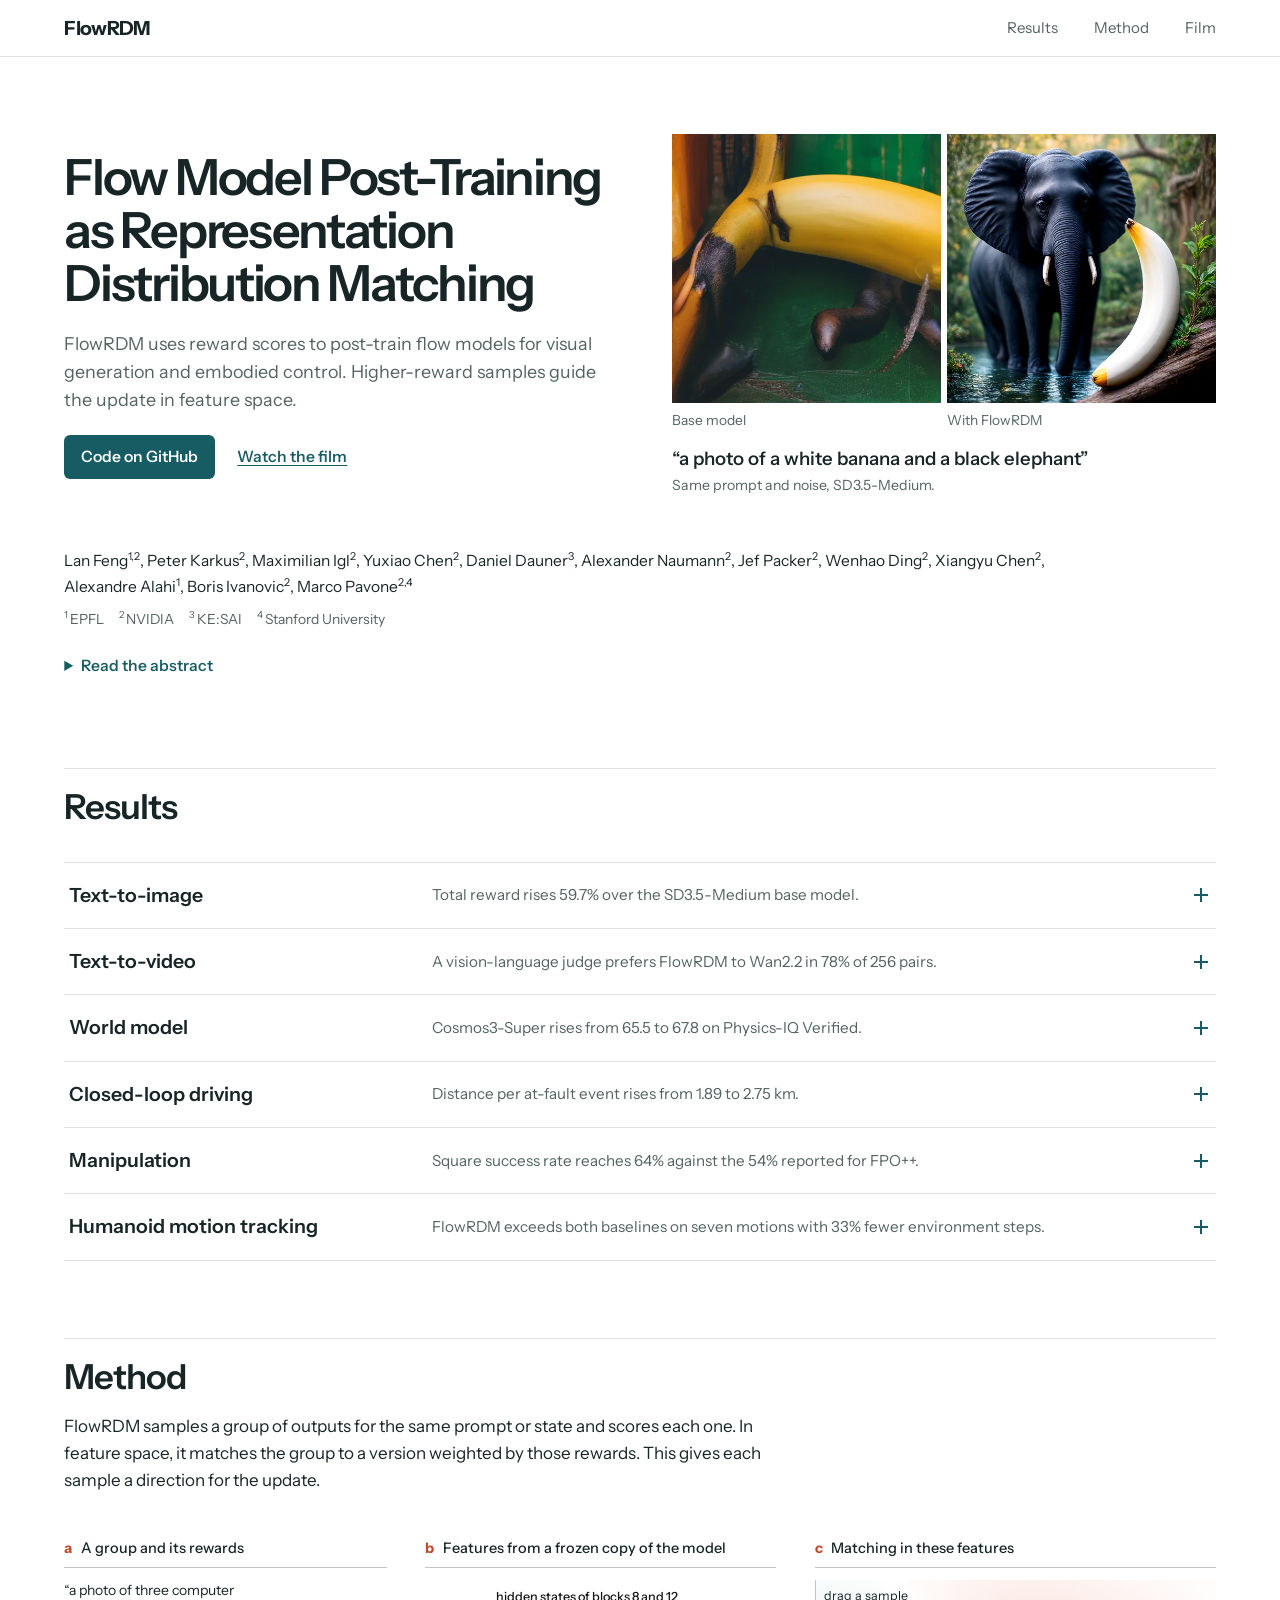
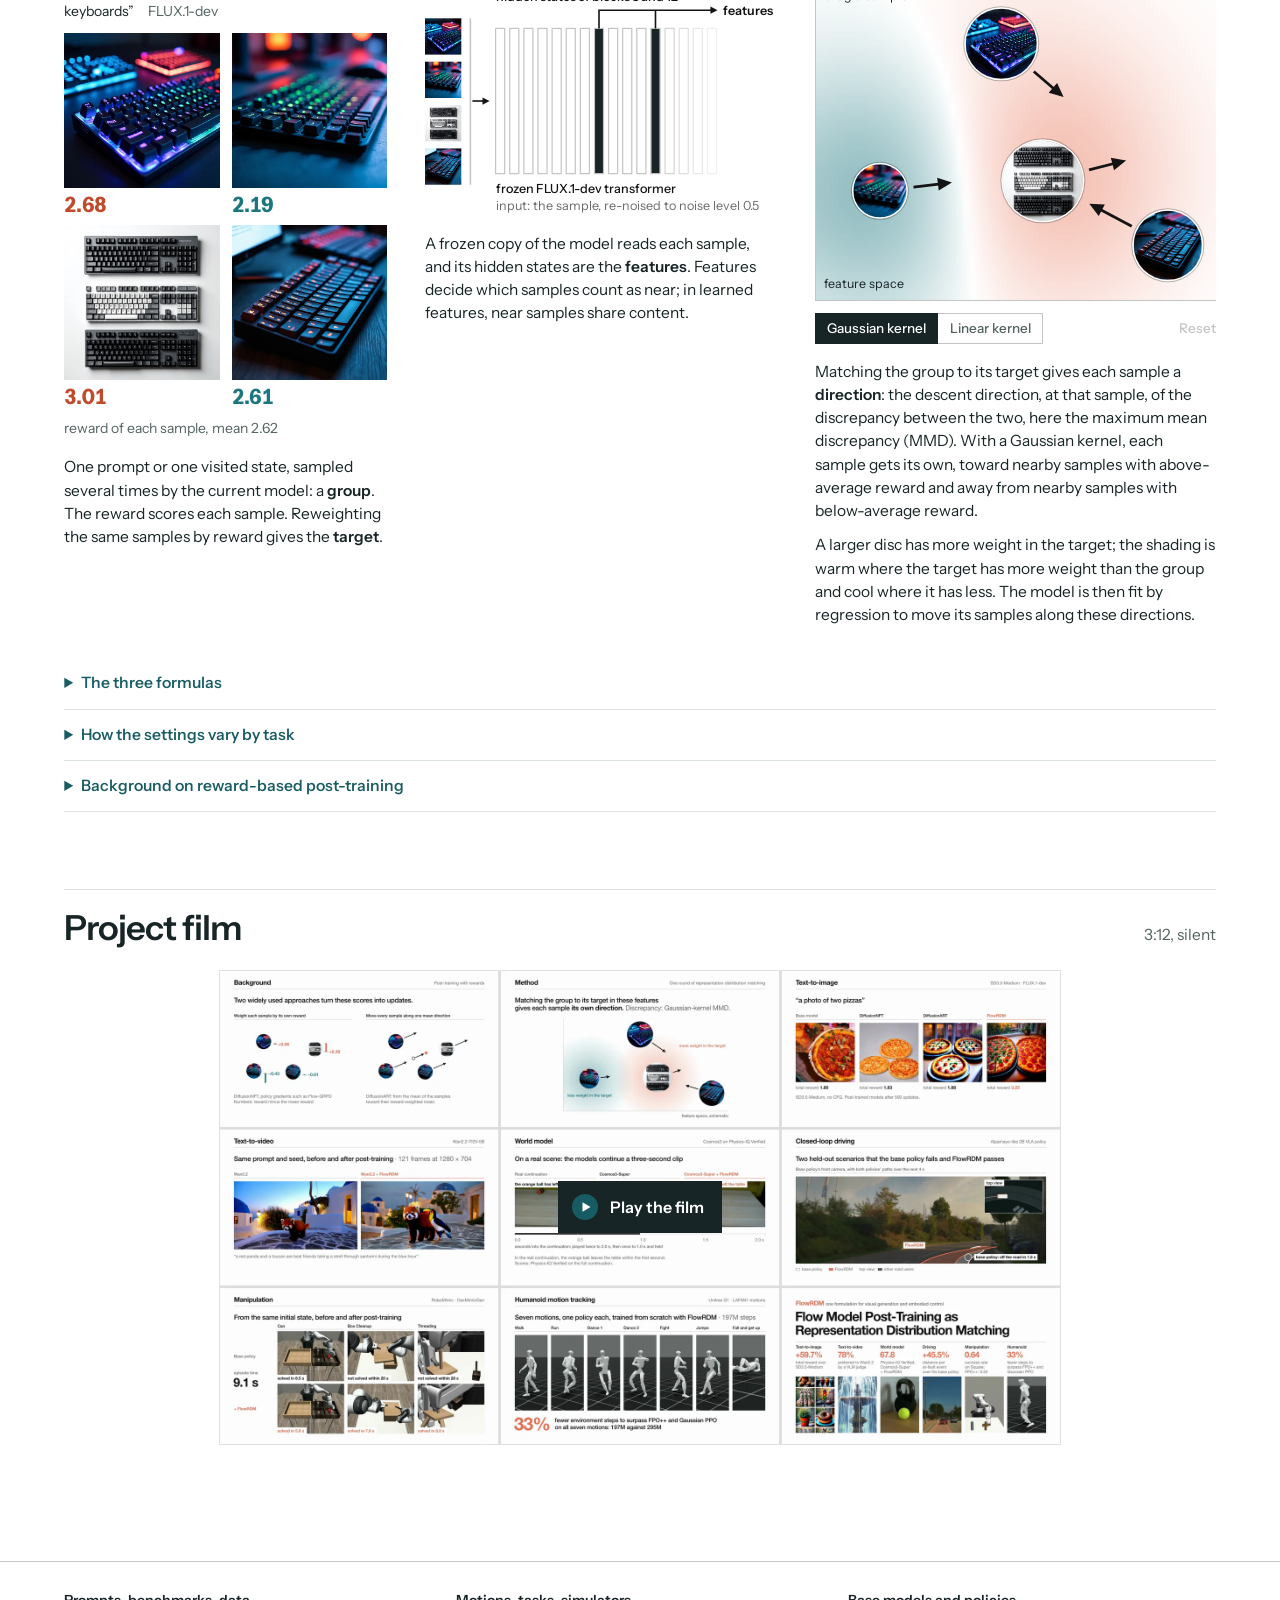
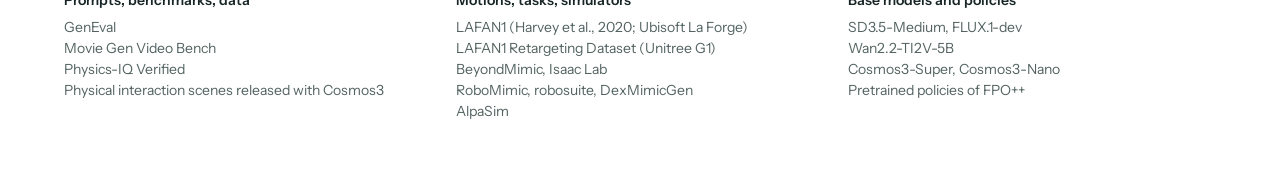
==== commit b1d15c7f: "Simplify the project overview and let readers explore results by task" ====
--- a/index.html
+++ b/index.html
@@ -23,20 +23,113 @@
 </head>
 <body>
 <a class="skip" href="#main">Skip to the content</a>
-<header class="mast"><div class="wrap mast__in"><a class="mast__name" href="#top">FlowRDM</a><nav class="mast__nav" aria-label="Sections"><a href="#background">Background</a><a href="#method">Method</a><a href="#images"><span class="nb">Text-to-image</span></a><a href="#video"><span class="nb">Text-to-video</span></a><a href="#world">World model</a><a href="#driving">Driving</a><a href="#manipulation">Manipulation</a><a href="#humanoid">Humanoid</a><i class="mast__mark" aria-hidden="true"></i></nav><button class="mast__motion" type="button"><span class="i-pause"><svg viewBox="0 0 12 12" width="12" height="12" aria-hidden="true"><path d="M2.4 1.5h2.4v9H2.4zM7.2 1.5h2.4v9H7.2z" fill="currentColor"/></svg></span><span class="i-play"><svg viewBox="0 0 12 12" width="12" height="12" aria-hidden="true"><path d="M2.5 1.2v9.6L10.6 6z" fill="currentColor"/></svg></span><span class="mast__motion-t">Pause footage</span></button></div></header>
-<noscript><p class="wrap noscript">The footage, the charts and the method figure of this page need JavaScript. <a href="assets/film/flowrdm-film.mp4">The film (3:12, silent)</a></p></noscript>
+<header class="mast">
+  <div class="wrap mast__in">
+    <a class="mast__name" href="#top">FlowRDM</a>
+    <nav class="mast__nav" aria-label="Sections"><a href="#results">Results</a><a href="#method">Method</a><a href="#film">Film</a></nav>
+  </div>
+</header>
+<noscript><p class="wrap noscript">Enable JavaScript to play the experiment clips and explore the interactive figures.</p></noscript>
 <main id="main">
-<section class="hero" id="top"><div class="wrap"><h1>Flow Model <span class="nb">Post-Training</span> as <br class="wide">Representation Distribution Matching</h1><p class="hero__authors"><span>Lan Feng<sup>1,2</sup></span><span>Peter Karkus<sup>2</sup></span><span>Maximilian Igl<sup>2</sup></span><span>Yuxiao Chen<sup>2</sup></span><span>Daniel Dauner<sup>3</sup></span><span>Alexander Naumann<sup>2</sup></span><span>Jef Packer<sup>2</sup></span><span>Wenhao Ding<sup>2</sup></span><span>Xiangyu Chen<sup>2</sup></span><span>Alexandre Alahi<sup>1</sup></span><span>Boris Ivanovic<sup>2</sup></span><span>Marco Pavone<sup>2,4</sup></span></p><p class="hero__by"><span><sup>1</sup>EPFL</span><span><sup>2</sup>NVIDIA</span><span><sup>3</sup>KE:SAI</span><span><sup>4</sup>Stanford University</span></p><p class="hero__lead">FlowRDM post-trains flow models with rewards that give a score but no gradient. It matches each group of samples to its reward-weighted version in feature space, so high-reward samples guide the update. One formulation covers visual generation and embodied control.</p><p class="hero__links"><a class="link link--film" href="#film"><svg viewBox="0 0 12 12" width="12" height="12" aria-hidden="true"><path d="M2.5 1.2v9.6L10.6 6z" fill="currentColor"/></svg><span>Watch the film</span><span class="link__meta">3:12, silent</span></a><a class="link" href="https://github.com/vita-epfl/FlowRDM">Code on GitHub</a></p><div class="slats"><a class="slat" href="#images" style="--i:0;--pos:50% 50%"><span class="slat__label"><span class="nb">Text-to-image</span></span><span class="slat__num">+59.7%</span><span class="slat__cap">total reward over <span class="nb">SD3.5-Medium</span></span><span class="slat__media"><video muted playsinline preload="none" width="268" height="560" poster="assets/video/hero-image.webp" data-src="assets/video/hero-image.mp4" aria-label="Images from SD3.5-Medium post-trained with FlowRDM, scrolling"></video></span></a><a class="slat" href="#video" style="--i:1;--pos:50% 45%"><span class="slat__label"><span class="nb">Text-to-video</span></span><span class="slat__num">78%</span><span class="slat__cap">preferred to Wan2.2 by a vision-language judge</span><span class="slat__media"><video muted playsinline preload="none" width="268" height="560" poster="assets/video/hero-video.webp" data-src="assets/video/hero-video.mp4" aria-label="A fountain: a video from Wan2.2 post-trained with FlowRDM"></video></span></a><a class="slat" href="#world" style="--i:2;--pos:50% 62%"><span class="slat__label">World model</span><span class="slat__num">67.8</span><span class="slat__cap"><span class="nb">Physics-IQ</span> Verified, <span class="nb">Cosmos3-Super</span> + FlowRDM; base model 65.5</span><span class="slat__media"><video muted playsinline preload="none" width="268" height="560" poster="assets/video/hero-world.webp" data-src="assets/video/hero-world.mp4" aria-label="A continuation generated by Cosmos3-Super post-trained with FlowRDM"></video></span></a><a class="slat" href="#driving" style="--i:3;--pos:50% 85%"><span class="slat__label">Driving</span><span class="slat__num">+45.5%</span><span class="slat__cap">distance per <span class="nb">at-fault</span> event over the base policy</span><span class="slat__media"><video muted playsinline preload="none" width="268" height="560" poster="assets/video/hero-driving.webp" data-src="assets/video/hero-driving.mp4" aria-label="Front camera of the driving policy post-trained with FlowRDM on a street with traffic, with the path it then drives"></video></span></a><a class="slat" href="#manipulation" style="--i:4;--pos:50% 60%"><span class="slat__label">Manipulation</span><span class="slat__num">0.64</span><span class="slat__cap">success rate on Square; FPO++: 0.54</span><span class="slat__media"><video muted playsinline preload="none" width="268" height="560" poster="assets/video/hero-manipulation.webp" data-src="assets/video/hero-manipulation.mp4" aria-label="The policy post-trained with FlowRDM on Square puts the nut onto the peg"></video></span></a><a class="slat" href="#humanoid" style="--i:5;--pos:50% 45%"><span class="slat__label">Humanoid</span><span class="slat__num">33%</span><span class="slat__cap">fewer environment steps to surpass FPO++ and Gaussian PPO</span><span class="slat__media"><video muted playsinline preload="none" width="268" height="560" poster="assets/video/hero-humanoid.webp" data-src="assets/video/hero-humanoid.mp4" aria-label="The Unitree G1 on Dance 2 after 197M steps of training with FlowRDM"></video></span></a></div></div></section>
-<section class="filmband" id="film" aria-label="The film"><div class="wrap"><p class="plate__label">The paper in three minutes: a silent film</p><div class="film"><video preload="none" playsinline width="1920" height="1080" poster="assets/film/flowrdm-film.webp" data-film="assets/film/flowrdm-film.mp4" aria-label="The paper in three minutes: a silent film"></video><button class="film__play" type="button"><span class="film__icon"><svg viewBox="0 0 12 12" width="12" height="12" aria-hidden="true"><path d="M2.5 1.2v9.6L10.6 6z" fill="currentColor"/></svg></span><span>Play the film</span><span class="film__meta">3:12</span></button></div></div></section>
-<section class="chapter chapter--abstract" id="abstract" aria-labelledby="abstract-h"><div class="wrap"><div class="abs"><h2 id="abstract-h">Abstract</h2><p class="abstract">Flow models are often post-trained with non-differentiable rewards. Most methods weight samples independently or move a group along one mean direction, ignoring the relations among samples. We propose FlowRDM, a unified framework that formulates flow-model post-training as representation distribution matching (RDM). It matches samples to their reward-weighted distribution in feature space, letting high-reward samples guide updates without reward gradients. In embodied control, it compares actions sampled at the same visited state. Across diverse tasks and base models in visual generation and embodied control, it matches or surpasses state-of-the-art methods. On <span class="nb">SD3.5-Medium</span> and <span class="nb">FLUX.1-dev</span>, it raises total reward by 59.7% and 14.1% over the respective base models, outperforming DiffusionART and DiffusionNFT on total reward and two reward models excluded from training. Post-trained on simulated videos alone, <span class="nb">Cosmos3-Super</span> and <span class="nb">Cosmos3-Nano</span> score 67.8 and 63.7 on <span class="nb">Physics-IQ</span> Verified. In closed-loop driving, it improves the base policy’s distance per <span class="nb">at-fault</span> event by 45.5%. In humanoid motion tracking from scratch, it surpasses FPO++ and Gaussian PPO on all seven motions with 33% fewer environment steps.</p></div></div></section>
-<section class="chapter" id="background" aria-labelledby="background-h"><div class="wrap"><header class="chapter__head"><h2 id="background-h">Background</h2></header><p class="claim">Post-training raises a reward that gives a score but no direction.</p><p class="text">A flow model generates a sample by integrating a learned velocity field from Gaussian noise to data. It is often post-trained with a reward that is not differentiable: an object detector checks whether an image shows the prompted objects, and a simulator checks whether a policy completes its task.</p><div class="block"><h3 class="block__title">From noise to a sample, and the score that the reward gives it</h3><div class="path"><figure class="plate plate--hair"><figcaption class="plate__label">noise, t = 1</figcaption><div class="plate__media"><img src="assets/img/bg-100.webp" width="512" height="512" alt="Gaussian noise" loading="lazy" decoding="async"></div></figure><figure class="plate plate--hair"><figcaption class="plate__label">t = 0.75</figcaption><div class="plate__media"><img src="assets/img/bg-075.webp" width="512" height="512" alt="The sample, three quarters noise" loading="lazy" decoding="async"></div></figure><figure class="plate plate--hair"><figcaption class="plate__label">t = 0.5</figcaption><div class="plate__media"><img src="assets/img/bg-050.webp" width="512" height="512" alt="The sample, half noise" loading="lazy" decoding="async"></div></figure><figure class="plate plate--hair"><figcaption class="plate__label">t = 0.25</figcaption><div class="plate__media"><img src="assets/img/bg-025.webp" width="512" height="512" alt="The sample, one quarter noise" loading="lazy" decoding="async"></div></figure><figure class="plate plate--hair"><figcaption class="plate__label">sample, t = 0</figcaption><div class="plate__media"><img src="assets/img/group-2.webp" width="512" height="512" alt="The sample: three computer keyboards, generated by FLUX.1-dev" loading="lazy" decoding="async"></div></figure><div class="path__reward"><p class="plate__label">reward</p><p class="path__num">3.01</p></div></div><p class="block__note">“a photo of three computer keyboards”, <span class="nb">FLUX.1-dev</span>. The path is sketched in pixel space. The reward sums an object detector’s check of the prompt and three learned scorers.</p></div><div class="block"><h3 class="block__title">Two widely used approaches turn these scores into updates</h3><div class="grid grid--2 approaches"><figure class="plate"><figcaption class="plate__label">Weight each sample by its own reward</figcaption><div class="plate__media"><div class="sk" role="img" aria-label="Drawing: the four samples of the group, each with a bar for its reward minus the mean reward: +0.06, −0.43, +0.39, −0.01."><svg viewBox="0 0 816 440" aria-hidden="true"><defs><clipPath id="sk-own-0"><circle cx="205.2" cy="124.8" r="52.0"/></clipPath><clipPath id="sk-own-1"><circle cx="137.6" cy="315.2" r="52.0"/></clipPath><clipPath id="sk-own-2"><circle cx="556.7" cy="172.4" r="52.0"/></clipPath><clipPath id="sk-own-3"><circle cx="448.6" cy="322.0" r="52.0"/></clipPath></defs><image href="assets/img/group-0.webp" x="153.2" y="72.8" width="104" height="104" preserveAspectRatio="xMidYMid slice" clip-path="url(#sk-own-0)"/><circle cx="205.2" cy="124.8" r="51.2" fill="none" stroke="rgba(20,20,20,0.16)" stroke-width="1.5"/><image href="assets/img/group-1.webp" x="85.6" y="263.2" width="104" height="104" preserveAspectRatio="xMidYMid slice" clip-path="url(#sk-own-1)"/><circle cx="137.6" cy="315.2" r="51.2" fill="none" stroke="rgba(20,20,20,0.16)" stroke-width="1.5"/><image href="assets/img/group-2.webp" x="504.7" y="120.4" width="104" height="104" preserveAspectRatio="xMidYMid slice" clip-path="url(#sk-own-2)"/><circle cx="556.7" cy="172.4" r="51.2" fill="none" stroke="rgba(20,20,20,0.16)" stroke-width="1.5"/><image href="assets/img/group-3.webp" x="396.6" y="270.0" width="104" height="104" preserveAspectRatio="xMidYMid slice" clip-path="url(#sk-own-3)"/><circle cx="448.6" cy="322.0" r="51.2" fill="none" stroke="rgba(20,20,20,0.16)" stroke-width="1.5"/><line x1="271.2" x2="297.2" y1="142.8" y2="142.8" stroke="#141414" stroke-width="2.5"/><rect x="279.2" y="134.6" width="10" height="8.2" fill="#e76f51"/><line x1="203.6" x2="229.6" y1="333.2" y2="333.2" stroke="#141414" stroke-width="2.5"/><rect x="211.6" y="333.2" width="10" height="65.1" fill="#1c767f"/><line x1="622.7" x2="648.7" y1="190.4" y2="190.4" stroke="#141414" stroke-width="2.5"/><rect x="630.7" y="131.6" width="10" height="58.8" fill="#e76f51"/><line x1="514.6" x2="540.6" y1="340.0" y2="340.0" stroke="#141414" stroke-width="2.5"/><rect x="522.6" y="340.0" width="10" height="3.0" fill="#1c767f"/></svg><span class="sk__v up" style="left:37.40%;top:32.45%">+0.06</span><span class="sk__v down" style="left:29.12%;top:75.73%">−0.43</span><span class="sk__v up" style="left:80.48%;top:43.27%">+0.39</span><span class="sk__v down" style="left:67.23%;top:77.27%">−0.01</span></div></div><p class="plate__note">DiffusionNFT and policy gradients such as <span class="nb">Flow-GRPO</span> weight samples this way. Numbers: reward minus the mean reward.</p></figure><figure class="plate"><figcaption class="plate__label">Move every sample along one mean direction</figcaption><div class="plate__media"><div class="sk" role="img" aria-label="Drawing: the four samples of the group, each with the same arrow, which points from the mean of the samples, a ring, toward their reward-weighted mean, a dot."><svg viewBox="0 0 816 440" aria-hidden="true"><defs><clipPath id="sk-mean-0"><circle cx="205.2" cy="124.8" r="52.0"/></clipPath><clipPath id="sk-mean-1"><circle cx="137.6" cy="315.2" r="52.0"/></clipPath><clipPath id="sk-mean-2"><circle cx="556.7" cy="172.4" r="52.0"/></clipPath><clipPath id="sk-mean-3"><circle cx="448.6" cy="322.0" r="52.0"/></clipPath></defs><image href="assets/img/group-0.webp" x="153.2" y="72.8" width="104" height="104" preserveAspectRatio="xMidYMid slice" clip-path="url(#sk-mean-0)"/><circle cx="205.2" cy="124.8" r="51.2" fill="none" stroke="rgba(20,20,20,0.16)" stroke-width="1.5"/><image href="assets/img/group-1.webp" x="85.6" y="263.2" width="104" height="104" preserveAspectRatio="xMidYMid slice" clip-path="url(#sk-mean-1)"/><circle cx="137.6" cy="315.2" r="51.2" fill="none" stroke="rgba(20,20,20,0.16)" stroke-width="1.5"/><image href="assets/img/group-2.webp" x="504.7" y="120.4" width="104" height="104" preserveAspectRatio="xMidYMid slice" clip-path="url(#sk-mean-2)"/><circle cx="556.7" cy="172.4" r="51.2" fill="none" stroke="rgba(20,20,20,0.16)" stroke-width="1.5"/><image href="assets/img/group-3.webp" x="396.6" y="270.0" width="104" height="104" preserveAspectRatio="xMidYMid slice" clip-path="url(#sk-mean-3)"/><circle cx="448.6" cy="322.0" r="51.2" fill="none" stroke="rgba(20,20,20,0.16)" stroke-width="1.5"/><line x1="350.0" y1="228.3" x2="399.8" y2="208.1" stroke="#141414" stroke-width="4"/><polygon points="411.0 203.6 395.8 219.5 389.1 202.8" fill="#141414"/><line x1="262.7" y1="101.5" x2="338.5" y2="70.8" stroke="#141414" stroke-width="4"/><polygon points="349.6 66.3 334.4 82.1 327.7 65.4" fill="#141414"/><line x1="195.1" y1="291.9" x2="270.9" y2="261.2" stroke="#141414" stroke-width="4"/><polygon points="282.0 256.7 266.8 272.5 260.1 255.8" fill="#141414"/><line x1="614.2" y1="149.1" x2="690.0" y2="118.4" stroke="#141414" stroke-width="4"/><polygon points="701.1 113.9 685.9 129.7 679.2 113.0" fill="#141414"/><line x1="506.0" y1="298.7" x2="581.8" y2="268.0" stroke="#141414" stroke-width="4"/><polygon points="592.9 263.5 577.8 279.3 571.0 262.6" fill="#141414"/><circle cx="337.0" cy="233.6" r="10" fill="#fff" stroke="#141414" stroke-width="3"/><circle cx="423.9" cy="198.4" r="10" fill="#e76f51"/></svg></div></div><p class="plate__note">DiffusionART moves the samples from their mean (ring) toward their reward-weighted mean (dot).</p></figure></div><p class="text">In the first approach, the samples of a prompt do not interact. In the second, they interact only through their mean. Neither uses the relations among samples.</p></div></div></section>
-<section class="chapter" id="method" aria-labelledby="method-h"><div class="wrap"><header class="chapter__head"><h2 id="method-h">Method</h2></header><p class="text">FlowRDM takes the direction from a group, the samples that share a prompt or a state. The group estimates both the current distribution and its reward-weighted target, and matching the two in fixed features gives every sample a direction.</p><div class="panels"><div class="panel panel--a"><h3 class="panel__title"><b>a</b>A group and its rewards</h3><p class="panel__prompt">“a photo of three computer keyboards”<span><span class="nb">FLUX.1-dev</span></span></p><div class="group"><figure class="group__s"><img src="assets/img/group-0.webp" width="512" height="512" alt="Sample 1 of FLUX.1-dev for the prompt" loading="lazy" decoding="async"><figcaption class="up">2.68</figcaption></figure><figure class="group__s"><img src="assets/img/group-1.webp" width="512" height="512" alt="Sample 2 of FLUX.1-dev for the prompt" loading="lazy" decoding="async"><figcaption class="down">2.19</figcaption></figure><figure class="group__s"><img src="assets/img/group-2.webp" width="512" height="512" alt="Sample 3 of FLUX.1-dev for the prompt" loading="lazy" decoding="async"><figcaption class="up">3.01</figcaption></figure><figure class="group__s"><img src="assets/img/group-3.webp" width="512" height="512" alt="Sample 4 of FLUX.1-dev for the prompt" loading="lazy" decoding="async"><figcaption class="down">2.61</figcaption></figure></div><p class="group__mean">reward of each sample, mean 2.62</p><p class="panel__text">One prompt or one visited state, sampled several times by the current model: a <b>group</b>. The reward scores each sample. Reweighting the same samples by reward gives the <b>target</b>.</p></div><div class="panel panel--b"><h3 class="panel__title"><b>b</b>Features from a frozen copy of the model</h3><div class="feat"><svg viewBox="0 0 348 232" role="img" aria-label="Diagram: each sample of the group is re-noised and passed through a frozen FLUX.1-dev transformer; the hidden states of blocks 8 and 12 are read out as its features."><image href="assets/img/group-0.webp" x="0" y="36" width="36" height="36" preserveAspectRatio="xMidYMid slice"/><image href="assets/img/group-1.webp" x="0" y="79" width="36" height="36" preserveAspectRatio="xMidYMid slice"/><image href="assets/img/group-2.webp" x="0" y="122" width="36" height="36" preserveAspectRatio="xMidYMid slice"/><image href="assets/img/group-3.webp" x="0" y="165" width="36" height="36" preserveAspectRatio="xMidYMid slice"/><line x1="45" x2="45" y1="36" y2="201" stroke="#c4c4c4" stroke-width="1.5"/><line x1="47" x2="59" y1="118" y2="118" stroke="#141414" stroke-width="1.6"/><polygon points="64,118 57,114.4 57,121.6" fill="#141414"/><rect class="feat__b" style="--k:0" x="70" y="46" width="9" height="144" stroke="#c4c4c4" stroke-width="1.2"/><rect class="feat__b" style="--k:1" x="84" y="46" width="9" height="144" stroke="#c4c4c4" stroke-width="1.2"/><rect class="feat__b" style="--k:2" x="98" y="46" width="9" height="144" stroke="#c4c4c4" stroke-width="1.2"/><rect class="feat__b" style="--k:3" x="112" y="46" width="9" height="144" stroke="#c4c4c4" stroke-width="1.2"/><rect class="feat__b" style="--k:4" x="126" y="46" width="9" height="144" stroke="#c4c4c4" stroke-width="1.2"/><rect class="feat__b" style="--k:5" x="140" y="46" width="9" height="144" stroke="#c4c4c4" stroke-width="1.2"/><rect class="feat__b" style="--k:6" x="154" y="46" width="9" height="144" stroke="#c4c4c4" stroke-width="1.2"/><rect class="feat__b is-tap" style="--k:7" x="168" y="46" width="9" height="144" stroke="#c4c4c4" stroke-width="1.2"/><rect class="feat__b" style="--k:8" x="182" y="46" width="9" height="144" stroke="#c4c4c4" stroke-width="1.2"/><rect class="feat__b" style="--k:9" x="196" y="46" width="9" height="144" stroke="#c4c4c4" stroke-width="1.2"/><rect class="feat__b" style="--k:10" x="210" y="46" width="9" height="144" stroke="#c4c4c4" stroke-width="1.2"/><rect class="feat__b is-tap" style="--k:11" x="224" y="46" width="9" height="144" stroke="#c4c4c4" stroke-width="1.2"/><rect x="238" y="46" width="9" height="144" fill="#fff" stroke="#d4d4d4" stroke-width="1.2"/><rect x="252" y="46" width="9" height="144" fill="#fff" stroke="#dedede" stroke-width="1.2"/><rect x="266" y="46" width="9" height="144" fill="#fff" stroke="#e8e8e8" stroke-width="1.2"/><rect x="280" y="46" width="9" height="144" fill="#fff" stroke="#f0f0f0" stroke-width="1.2"/><path d="M172.5 46 V28 H284 M228.5 46 V28" fill="none" stroke="#141414" stroke-width="1.6"/><polygon points="290,28 283,24.4 283,31.6" fill="#141414"/><text x="70" y="19" font-size="12.5" font-weight="500" fill="#141414">hidden states of blocks 8 and 12</text><text x="295" y="32.4" font-size="12.5" font-weight="600" fill="#141414">features</text><text x="70" y="209" font-size="12.5" font-weight="500" fill="#141414">frozen FLUX.1-dev transformer</text><text x="70" y="226" font-size="12.5" fill="#6b6b6b">input: the sample, re-noised to noise level 0.5</text></svg></div><p class="panel__text">A frozen copy of the model reads each sample, and its hidden states are the <b>features</b>. Features decide which samples count as near; in learned features, near samples share content.</p></div><div class="panel panel--c"><h3 class="panel__title"><b>c</b>Matching in these features</h3><div class="match" data-match data-rewards="2.6766,2.1876,3.0139,2.6091"><div class="match__plot"><canvas class="match__field" aria-hidden="true"></canvas><svg class="match__arrows" aria-hidden="true"></svg><button class="match__s" type="button" data-k="0" style="background-image:url(assets/img/group-0.webp)" aria-label="Sample 1, reward 2.68. Drag, or use the arrow keys, to move it."></button><button class="match__s" type="button" data-k="1" style="background-image:url(assets/img/group-1.webp)" aria-label="Sample 2, reward 2.19. Drag, or use the arrow keys, to move it."></button><button class="match__s" type="button" data-k="2" style="background-image:url(assets/img/group-2.webp)" aria-label="Sample 3, reward 3.01. Drag, or use the arrow keys, to move it."></button><button class="match__s" type="button" data-k="3" style="background-image:url(assets/img/group-3.webp)" aria-label="Sample 4, reward 2.61. Drag, or use the arrow keys, to move it."></button><span class="match__hint">drag a sample</span><span class="match__axis">feature space</span></div><div class="match__ctl"><div class="seg" role="group" aria-label="Kernel"><button type="button" class="is-on" data-kernel="gauss" aria-pressed="true">Gaussian kernel</button><button type="button" data-kernel="linear" aria-pressed="false">Linear kernel</button></div><button type="button" class="match__reset" disabled>Reset</button></div></div><p class="panel__text">Matching the group to its target gives each sample a <b>direction</b>: the descent direction, at that sample, of the discrepancy between the two, here the maximum mean discrepancy (MMD). <span class="match__say" aria-live="polite">With a Gaussian kernel, each sample gets its own, toward nearby samples with above-average reward and away from nearby samples with below-average reward.</span></p><p class="panel__text">A larger disc has more weight in the target; the shading is warm where the target has more weight than the group and cool where it has less. The model is then fit by regression to move its samples along these directions.</p></div></div><details class="formulas"><summary>The three formulas</summary><dl class="symbols"><div><dt>The target</dt><dd class="symbols__say">The distribution of the current model, reweighted by reward.</dd><dd class="symbols__eq"><img class="eq" src="assets/img/eq-target.svg" width="164.5" height="14.9" style="--w:164.5" alt="p star of x given c is proportional to p ref of x given c times the exponential of r of x and c over beta"></dd></div><div><dt>The direction</dt><dd class="symbols__say">The witness of the maximum mean discrepancy between a group and its reward-weighted group, and its gradient at each sample. Rewards enter only through the centered weights, so no reward gradient is needed.</dd><dd class="symbols__eq"><img class="eq" src="assets/img/eq-witness.svg" width="188.8" height="26.4" style="--w:188.8" alt="the witness u c of f is the sum over k of alpha k times kappa of f and f k; the direction d i is the gradient of u c at f i"></dd></div><div><dt>The update</dt><dd class="symbols__say">At cached points of each sampling trajectory, the network regresses toward the velocity of the current model, shifted against g<sub>i</sub>: the direction d<sub>i</sub> carried back from the features to the sample.</dd><dd class="symbols__eq"><img class="eq eq--wide" src="assets/img/eq-update.svg" width="266.4" height="27.6" style="--w:266.4" alt="the loss is the sum over samples i and sampler times n of t n times the squared distance between the velocity of the network at the cached point and the velocity of the current model minus eta times g i"></dd></div></dl></details><div class="block"><h3 class="block__title">One formulation; each task sets its discrepancy, its representation and its groups</h3><div class="tablewrap"><table class="table table--terms"><thead><tr><th scope="col"></th><th scope="col">Discrepancy</th><th scope="col">Representation</th><th scope="col">Group</th></tr></thead><tbody><tr><th scope="row"><span class="nb">Text-to-image</span></th><td data-l="Discrepancy">MMD, Gaussian kernel</td><td data-l="Representation">generator features</td><td data-l="Group">K samples per prompt</td></tr><tr><th scope="row"><span class="nb">Text-to-video</span>, world model</th><td data-l="Discrepancy">MMD, Gaussian kernel</td><td data-l="Representation">latents, generator features</td><td data-l="Group">K samples per condition</td></tr><tr><th scope="row">Driving</th><td data-l="Discrepancy">MMD, linear kernel</td><td data-l="Representation">Frenet coordinates</td><td data-l="Group">K executed plans per state</td></tr><tr><th scope="row">Manipulation, humanoid</th><td data-l="Discrepancy">MMD, linear or degree-two kernel</td><td data-l="Representation">action (chunk)</td><td data-l="Group">K samples, one executed</td></tr></tbody></table></div><p class="block__note">With a linear kernel on latents, the matching gives the direction of DiffusionART and, with rank weights, the preference field of DrPO for one-step generators.</p></div></div></section>
-<section class="chapter" id="images" aria-labelledby="images-h"><div class="wrap"><header class="chapter__head"><h2 id="images-h"><span class="nb">Text-to-image</span></h2><p class="chapter__meta"><span class="nb">SD3.5-Medium</span>, <span class="nb">FLUX.1-dev</span></p></header><p class="claim">With four rewards at once, FlowRDM reaches a higher total reward than DiffusionART and DiffusionNFT on both models.</p><p class="text">The rewards are GenEval, PickScore, CLIPScore and HPSv2.1, with equal weights; the total reward is the sum of the four normalized scores. On <span class="nb">SD3.5-Medium</span> it rises from 2.0136 to 3.2149 after 500 updates, 128 GPU hours, and on <span class="nb">FLUX.1-dev</span> from 2.8031 to 3.1983. FlowRDM also scores highest on ImageReward and UnifiedReward, two reward models excluded from training.</p><div class="block block--cmp"><h3 class="block__title">Same prompt and noise: <span class="nb">SD3.5-Medium</span> and three post-trained models</h3><div class="cmp"><p class="cmp__prompt">“a photo of two pizzas”</p><div class="grid grid--4"><figure class="plate plate--base plate--hair"><figcaption class="plate__label">Base model</figcaption><div class="plate__media"><img src="assets/img/cmp-0-base.webp" width="512" height="512" alt="Base model: a photo of two pizzas" loading="lazy" decoding="async"></div><p class="plate__note"><span>total reward</span> 1.80</p></figure><figure class="plate plate--hair"><figcaption class="plate__label">DiffusionNFT</figcaption><div class="plate__media"><img src="assets/img/cmp-0-nft.webp" width="512" height="512" alt="DiffusionNFT: a photo of two pizzas" loading="lazy" decoding="async"></div><p class="plate__note"><span>total reward</span> 1.83</p></figure><figure class="plate plate--hair"><figcaption class="plate__label">DiffusionART</figcaption><div class="plate__media"><img src="assets/img/cmp-0-art.webp" width="512" height="512" alt="DiffusionART: a photo of two pizzas" loading="lazy" decoding="async"></div><p class="plate__note"><span>total reward</span> 1.88</p></figure><figure class="plate plate--ours plate--hair"><figcaption class="plate__label">FlowRDM</figcaption><div class="plate__media"><img src="assets/img/cmp-0-flowrdm.webp" width="512" height="512" alt="FlowRDM: a photo of two pizzas" loading="lazy" decoding="async"></div><p class="plate__note"><span>total reward</span> 3.25</p></figure></div></div><div class="cmp"><p class="cmp__prompt">“a photo of a white banana and a black elephant”</p><div class="grid grid--4"><figure class="plate plate--base plate--hair"><figcaption class="plate__label">Base model</figcaption><div class="plate__media"><img src="assets/img/cmp-1-base.webp" width="512" height="512" alt="Base model: a photo of a white banana and a black elephant" loading="lazy" decoding="async"></div><p class="plate__note"><span>total reward</span> 2.10</p></figure><figure class="plate plate--hair"><figcaption class="plate__label">DiffusionNFT</figcaption><div class="plate__media"><img src="assets/img/cmp-1-nft.webp" width="512" height="512" alt="DiffusionNFT: a photo of a white banana and a black elephant" loading="lazy" decoding="async"></div><p class="plate__note"><span>total reward</span> 2.57</p></figure><figure class="plate plate--hair"><figcaption class="plate__label">DiffusionART</figcaption><div class="plate__media"><img src="assets/img/cmp-1-art.webp" width="512" height="512" alt="DiffusionART: a photo of a white banana and a black elephant" loading="lazy" decoding="async"></div><p class="plate__note"><span>total reward</span> 2.49</p></figure><figure class="plate plate--ours plate--hair"><figcaption class="plate__label">FlowRDM</figcaption><div class="plate__media"><img src="assets/img/cmp-1-flowrdm.webp" width="512" height="512" alt="FlowRDM: a photo of a white banana and a black elephant" loading="lazy" decoding="async"></div><p class="plate__note"><span>total reward</span> 3.34</p></figure></div></div><p class="block__note">Sampled without classifier-free guidance. The three post-trained models after 500 updates.</p></div><div class="block"><div class="split"><div class="split__main"><figure class="chart" data-chart="img_sd" role="group" aria-label="Line chart. After 128 training GPU hours the total reward is 3.215 for FlowRDM, 3.110 for DiffusionNFT and 2.993 for DiffusionART."><figcaption class="plate__label">Total reward against training compute, <span class="nb">SD3.5-Medium</span></figcaption><div class="chart__plot"></div><p class="plate__note">2,212 evaluation images. The curves start at the base model’s 2.014, below the axis.</p></figure></div><div class="split__side"><div class="figure"><p class="figure__num">+59.7%</p><p class="figure__cap"><b>total reward</b> over <span class="nb">SD3.5-Medium</span>, from 2.0136 to 3.2149</p></div><div class="figure"><p class="figure__num">+14.1%</p><p class="figure__cap"><b>total reward</b> over <span class="nb">FLUX.1-dev</span>, from 2.8031 to 3.1983</p></div></div></div></div></div></section>
-<section class="chapter" id="video" aria-labelledby="video-h"><div class="wrap"><header class="chapter__head"><h2 id="video-h"><span class="nb">Text-to-video</span></h2><p class="chapter__meta"><span class="nb">Wan2.2-TI2V-5B</span></p></header><p class="claim">A blind vision-language judge prefers the post-trained Wan2.2 in 78% of 256 pairs.</p><p class="text">Wan2.2 is post-trained at its release setting, 121 frames at 1280 × 704, on the prompts of Movie Gen Video Bench, with HPSv3 and the text alignment of VideoReward as the reward. For 128 held-out prompts and two seeds, a vision-language model, <span class="nb">GPT-6-Astra</span>, sees the base model’s video and the post-trained model’s video in random order and names the better one. After 24 updates, the judge prefers FlowRDM in 78% of the 256 pairs.</p><div class="block block--pairs"><h3 class="block__title">Same prompt and seed, before and after post-training</h3><div class="pair"><p class="pair__prompt">“A serene meadow filled with wildflowers and butterflies.”</p><div class="grid grid--2"><figure class="plate plate--base"><figcaption class="plate__label">Wan2.2</figcaption><div class="plate__media"><video muted playsinline preload="none" width="852" height="468" poster="assets/video/t2v-0-base.webp" data-src="assets/video/t2v-0-base.mp4" data-sync="t2v-0" aria-label="Wan2.2: “A serene meadow filled with wildflowers and butterflies.”"></video></div></figure><figure class="plate plate--ours"><figcaption class="plate__label">Wan2.2 + FlowRDM</figcaption><div class="plate__media"><video muted playsinline preload="none" width="852" height="468" poster="assets/video/t2v-0-flowrdm.webp" data-src="assets/video/t2v-0-flowrdm.mp4" data-sync="t2v-0" aria-label="Wan2.2 post-trained with FlowRDM: “A serene meadow filled with wildflowers and butterflies.”"></video></div></figure></div></div><div class="pair"><p class="pair__prompt">“bears figure out how to launch a rocket”</p><div class="grid grid--2"><figure class="plate plate--base"><figcaption class="plate__label">Wan2.2</figcaption><div class="plate__media"><video muted playsinline preload="none" width="852" height="468" poster="assets/video/t2v-1-base.webp" data-src="assets/video/t2v-1-base.mp4" data-sync="t2v-1" aria-label="Wan2.2: “bears figure out how to launch a rocket”"></video></div></figure><figure class="plate plate--ours"><figcaption class="plate__label">Wan2.2 + FlowRDM</figcaption><div class="plate__media"><video muted playsinline preload="none" width="852" height="468" poster="assets/video/t2v-1-flowrdm.webp" data-src="assets/video/t2v-1-flowrdm.mp4" data-sync="t2v-1" aria-label="Wan2.2 post-trained with FlowRDM: “bears figure out how to launch a rocket”"></video></div></figure></div></div><div class="pair"><p class="pair__prompt">“a red panda and a toucan are best friends taking a stroll through santorini during the blue hour”</p><div class="grid grid--2"><figure class="plate plate--base"><figcaption class="plate__label">Wan2.2</figcaption><div class="plate__media"><video muted playsinline preload="none" width="852" height="468" poster="assets/video/t2v-2-base.webp" data-src="assets/video/t2v-2-base.mp4" data-sync="t2v-2" aria-label="Wan2.2: “a red panda and a toucan are best friends taking a stroll through santorini during the blue hour”"></video></div></figure><figure class="plate plate--ours"><figcaption class="plate__label">Wan2.2 + FlowRDM</figcaption><div class="plate__media"><video muted playsinline preload="none" width="852" height="468" poster="assets/video/t2v-2-flowrdm.webp" data-src="assets/video/t2v-2-flowrdm.mp4" data-sync="t2v-2" aria-label="Wan2.2 post-trained with FlowRDM: “a red panda and a toucan are best friends taking a stroll through santorini during the blue hour”"></video></div></figure></div></div></div><div class="block"><div class="split split--even"><div class="split__side"><div class="numbox"><p class="plate__label">1280 × 704, 121 frames: vision-language judge, <span class="nb">GPT-6-Astra</span></p><div class="figure"><p class="figure__num">78%</p><p class="figure__cap">of 256 pairs: the vision-language judge prefers <b>FlowRDM</b> to Wan2.2</p></div></div><p class="split__note">Visual quality 87%, motion 65%, text alignment 70%.</p></div><div class="split__main"><figure class="chart" data-chart="vid" role="group" aria-label="Line chart. At about 200 training GPU hours VideoReward is 0.52 for FlowRDM, 0.22 for DiffusionART, minus 0.65 for Flow-GRPO-Fast and minus 1.87 for DiffusionNFT; the base model Wan2.2 has minus 1.59."><figcaption class="plate__label">480 × 832, 81 frames: VideoReward against training GPU hours</figcaption><div class="chart__plot"></div><p class="plate__note">100 prompts excluded from training. FlowRDM passes DiffusionART’s final reward after 105 GPU hours.</p></figure></div></div></div></div></section>
-<section class="chapter" id="world" aria-labelledby="world-h"><div class="wrap"><header class="chapter__head"><h2 id="world-h">World model</h2><p class="chapter__meta">Cosmos3 on <span class="nb">Physics-IQ</span> Verified</p></header><p class="claim">Post-trained on simulated videos alone, <span class="nb">Cosmos3-Super</span> reaches 67.8 and <span class="nb">Cosmos3-Nano</span> 63.7 on <span class="nb">Physics-IQ</span> Verified.</p><p class="text">Cosmos3 continues a three-second input video for five seconds, and <span class="nb">Physics-IQ</span> scores the continuation against the real one. The training set is 336 simulated rigid-body clips from the physical interaction scenes released with Cosmos3, with no video or prompt of the benchmark, and the reward of a sample is the benchmark’s score against the simulated continuation of its clip. The base models’ publicly reported scores are 65.5 and 61.8.</p><div class="block"><figure class="plate"><figcaption class="plate__label">Training clips: rigid-body simulation, 18 of 336 shown</figcaption><div class="plate__media"><video muted playsinline preload="none" width="1440" height="406" poster="assets/video/world-sim.webp" data-src="assets/video/world-sim.mp4" aria-label="Eighteen simulated rigid-body training clips"></video></div></figure></div><div class="block block--trios block--cmp"><h3 class="block__title">On a real scene: a three-second clip, continued for five seconds</h3><div class="grid grid--3 trio"><figure class="plate plate--base"><figcaption class="plate__label">Real continuation</figcaption><div class="plate__media"><video muted playsinline preload="none" width="560" height="314" poster="assets/video/world-0-real.webp" data-src="assets/video/world-0-real.mp4" data-sync="world-0" aria-label="Real continuation: an orange ball rolls across a table and leaves it within the first second"></video><span class="plate__tag" data-at="5.0">the orange ball has left the table</span></div></figure><figure class="plate"><figcaption class="plate__label"><span class="nb">Cosmos3-Super</span></figcaption><div class="plate__media"><video muted playsinline preload="none" width="560" height="314" poster="assets/video/world-0-base.webp" data-src="assets/video/world-0-base.mp4" data-sync="world-0" aria-label="Cosmos3-Super: in its continuation of the same input clip the orange ball is still on the table after one second"></video><span class="plate__tag" data-at="5.0">the orange ball is still on the table</span></div><p class="plate__note"><span>score</span> 60.7</p></figure><figure class="plate plate--ours"><figcaption class="plate__label"><span class="nb">Cosmos3-Super</span> + FlowRDM</figcaption><div class="plate__media"><video muted playsinline preload="none" width="560" height="314" poster="assets/video/world-0-flowrdm.webp" data-src="assets/video/world-0-flowrdm.mp4" data-sync="world-0" aria-label="Cosmos3-Super post-trained with FlowRDM: in its continuation the orange ball has left the table after one second"></video><span class="plate__tag" data-at="5.0">the orange ball has left the table</span></div><p class="plate__note"><span>score</span> 73.9</p></figure></div><p class="block__note">The clips play the first two seconds of the continuation twice, then the first second, and hold. Scores: <span class="nb">Physics-IQ</span> Verified on the whole five seconds.</p></div><div class="block"><h3 class="block__title"><span class="nb">Physics-IQ</span> Verified, before and after post-training</h3><div class="split split--even"><div class="split__side"><div class="numbox"><p class="plate__label"><span class="nb">Cosmos3-Super</span></p><p class="ba"><span class="ba__a">65.5</span><span class="ba__ca">publicly reported</span><span class="ba__to" aria-hidden="true">→</span><span class="vh">, </span><span class="ba__b">67.8</span><span class="ba__cb">+ FlowRDM</span></p></div><div class="numbox"><p class="plate__label"><span class="nb">Cosmos3-Nano</span></p><p class="ba"><span class="ba__a">61.8</span><span class="ba__ca">publicly reported</span><span class="ba__to" aria-hidden="true">→</span><span class="vh">, </span><span class="ba__b">63.7</span><span class="ba__cb">+ FlowRDM</span></p></div></div><div class="split__main"><figure class="bars bars--lead" role="group" aria-label="Physics-IQ Verified scores, video-to-video, as points on a scale from 60 to 68. Cosmos3-Super post-trained with FlowRDM: 67.8. The four highest public entries of the leaderboard on 20 October 2026: Odyssey-3 Pro 66.1, Cosmos3-Super 65.5, Odyssey-3 64.4, FLUX 3 [large] 64.4."><figcaption class="plate__label"><span class="nb">Physics-IQ</span> Verified, video-to-video</figcaption><div class="bars__grid"><span class="bars__name is-ours" style="grid-row:1"><span class="nb">Cosmos3-Super</span> + FlowRDM</span><span class="bars__track bars__track--dot" style="grid-row:1"><i class="bars__dot bars__dot--ours" style="left:98.12%"></i></span><span class="bars__val is-ours" style="grid-row:1">67.8</span><span class="bars__name" style="grid-row:2">Odyssey-3 Pro</span><span class="bars__track bars__track--dot" style="grid-row:2"><i class="bars__dot bars__dot--grey" style="left:76.25%"></i></span><span class="bars__val" style="grid-row:2">66.1</span><span class="bars__name" style="grid-row:3"><span class="nb">Cosmos3-Super</span> <span class="bars__sub">base model</span></span><span class="bars__track bars__track--dot" style="grid-row:3"><i class="bars__dot bars__dot--grey" style="left:68.37%"></i></span><span class="bars__val" style="grid-row:3">65.5</span><span class="bars__name" style="grid-row:4">Odyssey-3</span><span class="bars__track bars__track--dot" style="grid-row:4"><i class="bars__dot bars__dot--grey" style="left:55.38%"></i></span><span class="bars__val" style="grid-row:4">64.4</span><span class="bars__name" style="grid-row:5">FLUX 3 [large]</span><span class="bars__track bars__track--dot" style="grid-row:5"><i class="bars__dot bars__dot--grey" style="left:54.37%"></i></span><span class="bars__val" style="grid-row:5">64.4</span><span class="bars__axis" style="grid-row:6" aria-hidden="true"><span style="left:0">60</span><span style="left:50%">64</span><span style="left:100%">68</span></span></div><p class="plate__note"><span class="nb">Cosmos3-Super</span> post-trained with FlowRDM, next to the four highest public entries of the leaderboard on 20 October 2026 (grey). The Cosmos3 and Odyssey entries, ours included, take one of eight samples per item, chosen with a reward model or by consensus; FLUX 3 [large] reports a best-of-N selection.</p></figure></div></div></div></div></section>
-<section class="chapter" id="driving" aria-labelledby="driving-h"><div class="wrap"><header class="chapter__head"><h2 id="driving-h">Closed-loop driving</h2><p class="chapter__meta">Alpamayo-like 2B VLA policy</p></header><p class="claim">In closed loop, the distance per <span class="nb">at-fault</span> event rises by 45.5%, from 1.89 to 2.75 km.</p><p class="text">The policy is an Alpamayo-like vision-language-action policy with 2B parameters. Its trajectory head, a flow-matching expert, is post-trained with the backbone frozen, on states shortly before closed-loop failures in simulation. On 441 held-out scenarios the driving score (mean route progress, zero for a failed scenario) rises from 0.840 to 0.879.</p><div class="block block--scenes"><h3 class="block__title">Two held-out scenarios that the base policy fails and FlowRDM passes</h3><p class="block__note block__note--keys"><span>Front camera of the base policy, with both paths over the next 4 s:</span><span class="key"><i style="background:#fff;box-shadow:inset 0 0 0 1.5px #8a8a8a"></i>base policy</span><span class="key"><i style="background:var(--ours)"></i>FlowRDM</span><span>Top view:</span><span class="key"><i style="background:#4c5b63"></i>other road users</span></p><div class="scene"><figure class="plate plate--drive"><figcaption class="plate__label">The base policy leaves the road</figcaption><div class="plate__media"><video muted playsinline preload="none" width="1728" height="600" poster="assets/video/drive-0-both.webp" data-src="assets/video/drive-0-both.mp4" data-sync="drive-0" aria-label="Front camera of the base policy in a held-out scenario, with the paths that the base policy and FlowRDM drive over the next 4 s. The base policy leaves the road."></video><div class="drive__map"><video muted playsinline preload="none" width="400" height="226" poster="assets/video/drive-0-map.webp" data-src="assets/video/drive-0-map.mp4" data-sync="drive-0" aria-label="Top view of the same moment: both vehicles, the last metres of their paths, and the other road users"></video><span>top view</span></div><span class="mark mark--ring" data-at="1.94" data-until="4.24" style="left:68.9%;top:92.7%" aria-hidden="true"></span><span class="mark mark--base mark--mid" data-at="1.94" data-until="4.24" style="left:71.3%;top:92.7%">base policy: off the road in 1.5 s</span><span class="mark mark--ours" data-at="1.94" data-until="4.24" style="left:43%;top:75.3%">FlowRDM</span></div></figure></div><div class="scene"><figure class="plate plate--drive"><figcaption class="plate__label">The base policy collides with a parked vehicle</figcaption><div class="plate__media"><video muted playsinline preload="none" width="1728" height="600" poster="assets/video/drive-1-both.webp" data-src="assets/video/drive-1-both.mp4" data-sync="drive-1" aria-label="Front camera of the base policy in a held-out scenario, with the paths that the base policy and FlowRDM drive over the next 4 s. The base policy collides with a parked vehicle."></video><div class="drive__map"><video muted playsinline preload="none" width="400" height="226" poster="assets/video/drive-1-map.webp" data-src="assets/video/drive-1-map.mp4" data-sync="drive-1" aria-label="Top view of the same moment: both vehicles, the last metres of their paths, and the other road users"></video><span>top view</span></div></div></figure></div></div><div class="block"><h3 class="block__title">Distance per <span class="nb">at-fault</span> event, 441 held-out scenarios</h3><div class="split"><div class="split__main"><figure class="bars"><figcaption class="plate__label">Kilometres</figcaption><div class="bars__grid"><span class="bars__name is-ours" style="grid-row:1">FlowRDM</span><span class="bars__track" style="grid-row:1"><i class="bars__bar bars__bar--ours" style="width:91.63%"></i></span><span class="bars__val is-ours" style="grid-row:1">2.75</span><span class="bars__name" style="grid-row:2">FPO++</span><span class="bars__track" style="grid-row:2"><i class="bars__bar bars__bar--fpo" style="width:65.93%"></i></span><span class="bars__val" style="grid-row:2">1.98</span><span class="bars__name" style="grid-row:3"><span class="nb">Flow-GRPO</span></span><span class="bars__track" style="grid-row:3"><i class="bars__bar bars__bar--grpo" style="width:59.93%"></i></span><span class="bars__val" style="grid-row:3">1.80</span><span class="bars__name" style="grid-row:4">DiffusionNFT</span><span class="bars__track" style="grid-row:4"><i class="bars__bar bars__bar--nft" style="width:58.33%"></i></span><span class="bars__val" style="grid-row:4">1.75</span><span class="bars__name" style="grid-row:5">Alpamayo 1.5 (10B)</span><span class="bars__track" style="grid-row:5"><i class="bars__bar bars__bar--grey" style="width:53.13%"></i></span><span class="bars__val" style="grid-row:5">1.59</span><span class="bars__line" style="grid-row:1 / span 5;--x:62.97%" aria-hidden="true"></span></div><p class="plate__note"><span class="dash" aria-hidden="true"></span>base policy (2B), 1.89 km</p></figure></div><div class="split__side"><div class="figure"><p class="figure__num">+45.5%</p><p class="figure__cap"><b>distance per <span class="nb">at-fault</span> event</b> over the base policy</p></div><p class="split__note">From 1.89 to 2.75 km. <span class="nb">Flow-GRPO</span>, FPO++ and DiffusionNFT, trained on the same scored plans, stay near the base policy.</p></div></div></div></div></section>
-<section class="chapter" id="manipulation" aria-labelledby="manipulation-h"><div class="wrap"><header class="chapter__head"><h2 id="manipulation-h">Manipulation</h2><p class="chapter__meta">RoboMimic, DexMimicGen</p></header><p class="claim">FlowRDM matches or outperforms FPO++ on five tasks, with 0.64 success on Square against 0.54.</p><p class="text">Each task starts from an image-based flow-matching policy pretrained on demonstrations. FlowRDM runs the released FPO++ training loop and replaces its policy loss: at each state the policy draws nine action chunks and executes one, which receives its advantage estimate; the other eight receive zero and need no environment steps. The policy’s samples at that state then move toward the executed chunk when its advantage is positive and away from it when it is negative.</p><div class="block block--tasks"><h3 class="block__title">From the same initial state, before and after post-training</h3><div class="grid grid--3 tasks"><div class="task"><p class="task__name">Can</p><figure class="plate plate--base"><figcaption class="plate__label">Base policy</figcaption><div class="plate__media"><video muted playsinline preload="none" width="460" height="344" poster="assets/video/manip-can-base.webp" data-src="assets/video/manip-can-base.mp4" data-sync="manip" aria-label="Can: the base policy, solved in 8.5 s"></video><span class="plate__tag" data-at="8.5">solved in 8.5 s</span></div></figure><figure class="plate plate--ours"><figcaption class="plate__label">+ FlowRDM</figcaption><div class="plate__media"><video muted playsinline preload="none" width="460" height="344" poster="assets/video/manip-can-flowrdm.webp" data-src="assets/video/manip-can-flowrdm.mp4" data-sync="manip" aria-label="Can: the policy post-trained with FlowRDM, solved in 5.6 s"></video><span class="plate__tag" data-at="5.55">solved in 5.6 s</span></div></figure></div><div class="task"><p class="task__name">Box Cleanup</p><figure class="plate plate--base"><figcaption class="plate__label">Base policy</figcaption><div class="plate__media"><video muted playsinline preload="none" width="460" height="344" poster="assets/video/manip-box-cleanup-base.webp" data-src="assets/video/manip-box-cleanup-base.mp4" data-sync="manip" aria-label="Box Cleanup: the base policy, not solved within 20 s"></video><span class="plate__tag" data-at="9.6">not solved within 20 s</span></div></figure><figure class="plate plate--ours"><figcaption class="plate__label">+ FlowRDM</figcaption><div class="plate__media"><video muted playsinline preload="none" width="460" height="344" poster="assets/video/manip-box-cleanup-flowrdm.webp" data-src="assets/video/manip-box-cleanup-flowrdm.mp4" data-sync="manip" aria-label="Box Cleanup: the policy post-trained with FlowRDM, solved in 7.8 s"></video><span class="plate__tag" data-at="7.8">solved in 7.8 s</span></div></figure></div><div class="task"><p class="task__name">Threading</p><figure class="plate plate--base"><figcaption class="plate__label">Base policy</figcaption><div class="plate__media"><video muted playsinline preload="none" width="460" height="344" poster="assets/video/manip-threading-base.webp" data-src="assets/video/manip-threading-base.mp4" data-sync="manip" aria-label="Threading: the base policy, not solved within 20 s"></video><span class="plate__tag" data-at="9.6">not solved within 20 s</span></div></figure><figure class="plate plate--ours"><figcaption class="plate__label">+ FlowRDM</figcaption><div class="plate__media"><video muted playsinline preload="none" width="460" height="344" poster="assets/video/manip-threading-flowrdm.webp" data-src="assets/video/manip-threading-flowrdm.mp4" data-sync="manip" aria-label="Threading: the policy post-trained with FlowRDM, solved in 8.8 s"></video><span class="plate__tag" data-at="8.75">solved in 8.8 s</span></div></figure></div></div><p class="block__note">The clips show the first 9.6 s of each episode in real time.</p></div><div class="block"><h3 class="block__title">The fine-tuning suite of FPO++</h3><div class="tablewrap"><table class="table table--num"><thead><tr><th scope="col">Task</th><th scope="col">Steps</th><th scope="col">FPO++, reported</th><th scope="col">FPO++, re-run</th><th scope="col" class="is-ours">FlowRDM</th></tr></thead><tbody><tr><th scope="row">Can</th><td>5.0M</td><td>0.95</td><td>0.939 <span class="se">± 0.003</span></td><td class="is-ours">0.986 <span class="se">± 0.001</span></td></tr><tr><th scope="row">Square</th><td>8.0M</td><td>0.54</td><td>0.550 <span class="se">± 0.002</span></td><td class="is-ours">0.637 <span class="se">± 0.008</span></td></tr><tr><th scope="row">Box Cleanup</th><td>5.0M</td><td>1.00</td><td>0.994 <span class="se">± 0.005<sup>†</sup></span></td><td class="is-ours">1.000 <span class="se">± 0.000</span></td></tr><tr><th scope="row">Tray Lift</th><td>4.3M</td><td>0.95</td><td>0.932 <span class="se">± 0.007</span></td><td class="is-ours">0.937 <span class="se">± 0.009</span></td></tr><tr><th scope="row">Threading</th><td>8.0M</td><td>0.89</td><td>0.852 <span class="se">± 0.020</span></td><td class="is-ours">0.923 <span class="se">± 0.012</span></td></tr></tbody></table></div><p class="plate__note">FlowRDM is higher on Can, Square and Threading; on Box Cleanup and Tray Lift the two are level. Success rate of the in-training evaluation over the last 40% of the steps, with the standard error over three seeds. Reported: the mean curve of the FPO++ paper over the same window. <sup>†</sup>The evaluations of these runs end at 77 to 87% of the range.</p></div><div class="block"><div class="split"><div class="split__main"><figure class="chart" data-chart="square" role="group" aria-label="Line chart of the success rate on Square over 8 million environment steps. FlowRDM ends above FPO++, FPO and DPPO."><figcaption class="plate__label">Square: success rate against environment steps</figcaption><div class="chart__plot"></div><p class="plate__note">FlowRDM: mean and range of three seeds. The other curves are the mean curves reported in the FPO++ paper.</p></figure></div><div class="split__side"><div class="figure"><p class="figure__num">0.64</p><p class="figure__cap"><b>success rate on Square</b>,<br>0.54 reported for FPO++</p></div><p class="split__note">Mean over the last 40% of training and three seeds.</p></div></div></div></div></section>
-<section class="chapter" id="humanoid" aria-labelledby="humanoid-h"><div class="wrap"><header class="chapter__head"><h2 id="humanoid-h">Humanoid motion tracking</h2><p class="chapter__meta">Unitree G1, LAFAN1 motions</p></header><p class="claim">In training from scratch, FlowRDM surpasses FPO++ and Gaussian PPO on all seven motions with 33% fewer environment steps.</p><p class="text">The Unitree G1 tracks seven motions of LAFAN1 in the BeyondMimic environment, with one policy per motion trained from scratch. After 197M environment steps, the zero-noise evaluation return of FlowRDM is above the 295M-step return of FPO++ and Gaussian PPO on every motion.</p><div class="block block--seven"><h3 class="block__title">Seven motions, one policy each, trained from scratch with FlowRDM for 197M steps</h3><div class="grid grid--7 seven"><figure class="plate"><figcaption class="plate__label">Walk</figcaption><div class="plate__media"><video muted playsinline preload="none" width="226" height="520" poster="assets/video/human-walk.webp" data-src="assets/video/human-walk.mp4" data-sync="seven" aria-label="Walk: the policy trained with FlowRDM for 197M steps"></video></div></figure><figure class="plate"><figcaption class="plate__label">Run</figcaption><div class="plate__media"><video muted playsinline preload="none" width="226" height="520" poster="assets/video/human-run.webp" data-src="assets/video/human-run.mp4" data-sync="seven" aria-label="Run: the policy trained with FlowRDM for 197M steps"></video></div></figure><figure class="plate"><figcaption class="plate__label">Dance 1</figcaption><div class="plate__media"><video muted playsinline preload="none" width="226" height="520" poster="assets/video/human-dance1.webp" data-src="assets/video/human-dance1.mp4" data-sync="seven" aria-label="Dance 1: the policy trained with FlowRDM for 197M steps"></video></div></figure><figure class="plate"><figcaption class="plate__label">Dance 2</figcaption><div class="plate__media"><video muted playsinline preload="none" width="226" height="520" poster="assets/video/human-dance2.webp" data-src="assets/video/human-dance2.mp4" data-sync="seven" aria-label="Dance 2: the policy trained with FlowRDM for 197M steps"></video></div></figure><figure class="plate"><figcaption class="plate__label">Fight</figcaption><div class="plate__media"><video muted playsinline preload="none" width="226" height="520" poster="assets/video/human-fight.webp" data-src="assets/video/human-fight.mp4" data-sync="seven" aria-label="Fight: the policy trained with FlowRDM for 197M steps"></video></div></figure><figure class="plate"><figcaption class="plate__label">Jumps</figcaption><div class="plate__media"><video muted playsinline preload="none" width="226" height="520" poster="assets/video/human-jumps.webp" data-src="assets/video/human-jumps.mp4" data-sync="seven" aria-label="Jumps: the policy trained with FlowRDM for 197M steps"></video></div></figure><figure class="plate"><figcaption class="plate__label">Fall and get up</figcaption><div class="plate__media"><video muted playsinline preload="none" width="226" height="520" poster="assets/video/human-fall.webp" data-src="assets/video/human-fall.mp4" data-sync="seven" aria-label="Fall and get up: the policy trained with FlowRDM for 197M steps"></video></div></figure></div></div><div class="block"><h3 class="block__title">After 197M steps, FlowRDM is above both baselines at 295M</h3><div class="split"><div class="split__main"><figure class="chart" data-chart="dance2" role="group" aria-label="Line chart of the return on Dance 2 over 295 million environment steps for FlowRDM, FPO++ and Gaussian PPO. The evaluation return of FlowRDM after 197M steps is above that of both baselines after 295M."><figcaption class="plate__label">Dance 2, one of the seven: return against environment steps</figcaption><div class="chart__plot"></div><p class="plate__note">Lines: training return, three seeds. Circles: zero-noise evaluation. Dotted: FlowRDM’s evaluation at 197M steps, carried across to 295M.</p></figure></div><div class="split__side"><div class="figure"><p class="figure__num">33%</p><p class="figure__cap"><b>fewer environment steps</b> to surpass FPO++ and Gaussian PPO on all seven motions: 197M against 295M</p></div><figure class="plate plate--ours split__clip"><figcaption class="plate__label">FlowRDM after 197M steps, Dance 2</figcaption><div class="plate__media"><video muted playsinline preload="none" width="720" height="540" poster="assets/video/human-dance2-wide.webp" data-src="assets/video/human-dance2-wide.mp4" aria-label="The Unitree G1 on Dance 2 after 197M steps of training with FlowRDM"></video></div></figure></div></div></div></div></section>
+<section class="hero wrap" id="top" aria-labelledby="paper-title">
+  <div class="hero__spread">
+    <div class="hero__intro">
+      <h1 id="paper-title">Flow Model Post-Training as Representation Distribution Matching</h1>
+      <p class="hero__lead">FlowRDM uses reward scores to post-train flow models for visual generation and embodied control. Higher-reward samples guide the update in feature space.</p>
+      <div class="hero__links">
+        <a class="link link--code" href="https://github.com/vita-epfl/FlowRDM">Code on GitHub</a>
+        <a class="link" href="#film">Watch the film</a>
+      </div>
+    </div>
+    <figure class="teaser">
+      <div class="teaser__pair">
+        <figure><img src="assets/img/cmp-1-base.webp" width="512" height="512" alt="The base model produces a close-up of a yellow banana."><figcaption>Base model</figcaption></figure>
+        <figure><img src="assets/img/cmp-1-flowrdm.webp" width="512" height="512" alt="After post-training, a black elephant stands beside a white banana."><figcaption>With FlowRDM</figcaption></figure>
+      </div>
+      <figcaption class="teaser__caption"><q>a photo of a white banana and a black elephant</q><span>Same prompt and noise, SD3.5-Medium.</span></figcaption>
+    </figure>
+  </div>
+  <div class="hero__credits">
+    <p class="hero__authors"><span>Lan Feng<sup>1,2</sup>,</span> <span>Peter Karkus<sup>2</sup>,</span> <span>Maximilian Igl<sup>2</sup>,</span> <span>Yuxiao Chen<sup>2</sup>,</span> <span>Daniel Dauner<sup>3</sup>,</span> <span>Alexander Naumann<sup>2</sup>,</span> <span>Jef Packer<sup>2</sup>,</span> <span>Wenhao Ding<sup>2</sup>,</span> <span>Xiangyu Chen<sup>2</sup>,</span> <span>Alexandre Alahi<sup>1</sup>,</span> <span>Boris Ivanovic<sup>2</sup>,</span> <span>Marco Pavone<sup>2,4</sup></span></p>
+    <p class="hero__by"><span><sup>1</sup>EPFL</span><span><sup>2</sup>NVIDIA</span><span><sup>3</sup>KE:SAI</span><span><sup>4</sup>Stanford University</span></p>
+  </div>
+  <details class="paper-detail" id="abstract">
+    <summary id="abstract-h">Read the abstract</summary>
+    <p class="abstract">Flow models are often post-trained with non-differentiable rewards. Most methods weight samples independently or move a group along one mean direction, ignoring the relations among samples. We propose FlowRDM, a unified framework that formulates flow-model post-training as representation distribution matching (RDM). It matches samples to their reward-weighted distribution in feature space, letting high-reward samples guide updates without reward gradients. In embodied control, it compares actions sampled at the same visited state. Across diverse tasks and base models in visual generation and embodied control, it matches or surpasses state-of-the-art methods. On <span class="nb">SD3.5-Medium</span> and <span class="nb">FLUX.1-dev</span>, it raises total reward by 59.7% and 14.1% over the respective base models, outperforming DiffusionART and DiffusionNFT on total reward and two reward models excluded from training. Post-trained on simulated videos alone, <span class="nb">Cosmos3-Super</span> and <span class="nb">Cosmos3-Nano</span> score 67.8 and 63.7 on <span class="nb">Physics-IQ</span> Verified. In closed-loop driving, it improves the base policy’s distance per <span class="nb">at-fault</span> event by 45.5%. In humanoid motion tracking from scratch, it surpasses FPO++ and Gaussian PPO on all seven motions with 33% fewer environment steps.</p>
+  </details>
+</section>
+<section class="chapter" id="results" aria-labelledby="results-h">
+<div class="wrap">
+<header class="chapter__head"><h2 id="results-h">Results</h2></header>
+<div class="result-index">
+<details class="result" id="images">
+<summary aria-labelledby="images-h" aria-describedby="images-finding">
+<h3 class="result__row">
+<span class="result__title" id="images-h"><span class="nb">Text-to-image</span></span>
+<span class="result__finding" id="images-finding">Total reward rises 59.7% over the SD3.5-Medium base model.</span>
+<span class="result__toggle" aria-hidden="true"></span>
+</h3>
+</summary>
+<div class="result__body"><p class="chapter__meta"><span class="nb">SD3.5-Medium</span>, <span class="nb">FLUX.1-dev</span></p><p class="claim">With four rewards at once, FlowRDM reaches a higher total reward than DiffusionART and DiffusionNFT on both models.</p><p class="text">The rewards are GenEval, PickScore, CLIPScore and HPSv2.1, with equal weights; the total reward is the sum of the four normalized scores. On <span class="nb">SD3.5-Medium</span> it rises from 2.0136 to 3.2149 after 500 updates, 128 GPU hours, and on <span class="nb">FLUX.1-dev</span> from 2.8031 to 3.1983. FlowRDM also scores highest on ImageReward and UnifiedReward, two reward models excluded from training.</p><div class="block block--cmp"><h4 class="block__title">Same prompt and noise: <span class="nb">SD3.5-Medium</span> and three post-trained models</h4><div class="cmp"><p class="cmp__prompt">“a photo of two pizzas”</p><div class="grid grid--4"><figure class="plate plate--base plate--hair"><figcaption class="plate__label">Base model</figcaption><div class="plate__media"><img src="assets/img/cmp-0-base.webp" width="512" height="512" alt="Base model: a photo of two pizzas" loading="lazy" decoding="async"></div><p class="plate__note"><span>total reward</span> 1.80</p></figure><figure class="plate plate--hair"><figcaption class="plate__label">DiffusionNFT</figcaption><div class="plate__media"><img src="assets/img/cmp-0-nft.webp" width="512" height="512" alt="DiffusionNFT: a photo of two pizzas" loading="lazy" decoding="async"></div><p class="plate__note"><span>total reward</span> 1.83</p></figure><figure class="plate plate--hair"><figcaption class="plate__label">DiffusionART</figcaption><div class="plate__media"><img src="assets/img/cmp-0-art.webp" width="512" height="512" alt="DiffusionART: a photo of two pizzas" loading="lazy" decoding="async"></div><p class="plate__note"><span>total reward</span> 1.88</p></figure><figure class="plate plate--ours plate--hair"><figcaption class="plate__label">FlowRDM</figcaption><div class="plate__media"><img src="assets/img/cmp-0-flowrdm.webp" width="512" height="512" alt="FlowRDM: a photo of two pizzas" loading="lazy" decoding="async"></div><p class="plate__note"><span>total reward</span> 3.25</p></figure></div></div><div class="cmp"><p class="cmp__prompt">“a photo of a white banana and a black elephant”</p><div class="grid grid--4"><figure class="plate plate--base plate--hair"><figcaption class="plate__label">Base model</figcaption><div class="plate__media"><img src="assets/img/cmp-1-base.webp" width="512" height="512" alt="Base model: a photo of a white banana and a black elephant" loading="lazy" decoding="async"></div><p class="plate__note"><span>total reward</span> 2.10</p></figure><figure class="plate plate--hair"><figcaption class="plate__label">DiffusionNFT</figcaption><div class="plate__media"><img src="assets/img/cmp-1-nft.webp" width="512" height="512" alt="DiffusionNFT: a photo of a white banana and a black elephant" loading="lazy" decoding="async"></div><p class="plate__note"><span>total reward</span> 2.57</p></figure><figure class="plate plate--hair"><figcaption class="plate__label">DiffusionART</figcaption><div class="plate__media"><img src="assets/img/cmp-1-art.webp" width="512" height="512" alt="DiffusionART: a photo of a white banana and a black elephant" loading="lazy" decoding="async"></div><p class="plate__note"><span>total reward</span> 2.49</p></figure><figure class="plate plate--ours plate--hair"><figcaption class="plate__label">FlowRDM</figcaption><div class="plate__media"><img src="assets/img/cmp-1-flowrdm.webp" width="512" height="512" alt="FlowRDM: a photo of a white banana and a black elephant" loading="lazy" decoding="async"></div><p class="plate__note"><span>total reward</span> 3.34</p></figure></div></div><p class="block__note">Sampled without classifier-free guidance. The three post-trained models after 500 updates.</p></div><div class="block"><div class="split"><div class="split__main"><figure class="chart" data-chart="img_sd" role="group" aria-label="Line chart. After 128 training GPU hours the total reward is 3.215 for FlowRDM, 3.110 for DiffusionNFT and 2.993 for DiffusionART."><figcaption class="plate__label">Total reward against training compute, <span class="nb">SD3.5-Medium</span></figcaption><div class="chart__plot"></div><p class="plate__note">2,212 evaluation images. The curves start at the base model’s 2.014, below the axis.</p></figure></div><div class="split__side"><div class="figure"><p class="figure__num">+59.7%</p><p class="figure__cap"><b>total reward</b> over <span class="nb">SD3.5-Medium</span>, from 2.0136 to 3.2149</p></div><div class="figure"><p class="figure__num">+14.1%</p><p class="figure__cap"><b>total reward</b> over <span class="nb">FLUX.1-dev</span>, from 2.8031 to 3.1983</p></div></div></div></div></div>
+</details>
+<details class="result" id="video">
+<summary aria-labelledby="video-h" aria-describedby="video-finding">
+<h3 class="result__row">
+<span class="result__title" id="video-h"><span class="nb">Text-to-video</span></span>
+<span class="result__finding" id="video-finding">A vision-language judge prefers FlowRDM to Wan2.2 in 78% of 256 pairs.</span>
+<span class="result__toggle" aria-hidden="true"></span>
+</h3>
+</summary>
+<div class="result__body"><p class="chapter__meta"><span class="nb">Wan2.2-TI2V-5B</span></p><p class="claim">A blind vision-language judge prefers the post-trained Wan2.2 in 78% of 256 pairs.</p><p class="text">Wan2.2 is post-trained at its release setting, 121 frames at 1280 × 704, on the prompts of Movie Gen Video Bench, with HPSv3 and the text alignment of VideoReward as the reward. For 128 held-out prompts and two seeds, a vision-language model, <span class="nb">GPT-6-Astra</span>, sees the base model’s video and the post-trained model’s video in random order and names the better one. After 24 updates, the judge prefers FlowRDM in 78% of the 256 pairs.</p><div class="block block--pairs"><h4 class="block__title">Same prompt and seed, before and after post-training</h4><div class="pair"><p class="pair__prompt">“A serene meadow filled with wildflowers and butterflies.”</p><div class="grid grid--2"><figure class="plate plate--base"><figcaption class="plate__label">Wan2.2</figcaption><div class="plate__media"><video muted playsinline preload="none" width="852" height="468" poster="assets/video/t2v-0-base.webp" data-src="assets/video/t2v-0-base.mp4" data-sync="t2v-0" aria-label="Wan2.2: “A serene meadow filled with wildflowers and butterflies.”"></video></div></figure><figure class="plate plate--ours"><figcaption class="plate__label">Wan2.2 + FlowRDM</figcaption><div class="plate__media"><video muted playsinline preload="none" width="852" height="468" poster="assets/video/t2v-0-flowrdm.webp" data-src="assets/video/t2v-0-flowrdm.mp4" data-sync="t2v-0" aria-label="Wan2.2 post-trained with FlowRDM: “A serene meadow filled with wildflowers and butterflies.”"></video></div></figure></div></div><div class="pair"><p class="pair__prompt">“bears figure out how to launch a rocket”</p><div class="grid grid--2"><figure class="plate plate--base"><figcaption class="plate__label">Wan2.2</figcaption><div class="plate__media"><video muted playsinline preload="none" width="852" height="468" poster="assets/video/t2v-1-base.webp" data-src="assets/video/t2v-1-base.mp4" data-sync="t2v-1" aria-label="Wan2.2: “bears figure out how to launch a rocket”"></video></div></figure><figure class="plate plate--ours"><figcaption class="plate__label">Wan2.2 + FlowRDM</figcaption><div class="plate__media"><video muted playsinline preload="none" width="852" height="468" poster="assets/video/t2v-1-flowrdm.webp" data-src="assets/video/t2v-1-flowrdm.mp4" data-sync="t2v-1" aria-label="Wan2.2 post-trained with FlowRDM: “bears figure out how to launch a rocket”"></video></div></figure></div></div><div class="pair"><p class="pair__prompt">“a red panda and a toucan are best friends taking a stroll through santorini during the blue hour”</p><div class="grid grid--2"><figure class="plate plate--base"><figcaption class="plate__label">Wan2.2</figcaption><div class="plate__media"><video muted playsinline preload="none" width="852" height="468" poster="assets/video/t2v-2-base.webp" data-src="assets/video/t2v-2-base.mp4" data-sync="t2v-2" aria-label="Wan2.2: “a red panda and a toucan are best friends taking a stroll through santorini during the blue hour”"></video></div></figure><figure class="plate plate--ours"><figcaption class="plate__label">Wan2.2 + FlowRDM</figcaption><div class="plate__media"><video muted playsinline preload="none" width="852" height="468" poster="assets/video/t2v-2-flowrdm.webp" data-src="assets/video/t2v-2-flowrdm.mp4" data-sync="t2v-2" aria-label="Wan2.2 post-trained with FlowRDM: “a red panda and a toucan are best friends taking a stroll through santorini during the blue hour”"></video></div></figure></div></div></div><div class="block"><div class="split split--even"><div class="split__side"><div class="numbox"><p class="plate__label">1280 × 704, 121 frames: vision-language judge, <span class="nb">GPT-6-Astra</span></p><div class="figure"><p class="figure__num">78%</p><p class="figure__cap">of 256 pairs: the vision-language judge prefers <b>FlowRDM</b> to Wan2.2</p></div></div><p class="split__note">Visual quality 87%, motion 65%, text alignment 70%.</p></div><div class="split__main"><figure class="chart" data-chart="vid" role="group" aria-label="Line chart. At about 200 training GPU hours VideoReward is 0.52 for FlowRDM, 0.22 for DiffusionART, minus 0.65 for Flow-GRPO-Fast and minus 1.87 for DiffusionNFT; the base model Wan2.2 has minus 1.59."><figcaption class="plate__label">480 × 832, 81 frames: VideoReward against training GPU hours</figcaption><div class="chart__plot"></div><p class="plate__note">100 prompts excluded from training. FlowRDM passes DiffusionART’s final reward after 105 GPU hours.</p></figure></div></div></div></div>
+</details>
+<details class="result" id="world">
+<summary aria-labelledby="world-h" aria-describedby="world-finding">
+<h3 class="result__row">
+<span class="result__title" id="world-h">World model</span>
+<span class="result__finding" id="world-finding">Cosmos3-Super rises from 65.5 to 67.8 on Physics-IQ Verified.</span>
+<span class="result__toggle" aria-hidden="true"></span>
+</h3>
+</summary>
+<div class="result__body"><p class="chapter__meta">Cosmos3 on <span class="nb">Physics-IQ</span> Verified</p><p class="claim">Post-trained on simulated videos alone, <span class="nb">Cosmos3-Super</span> reaches 67.8 and <span class="nb">Cosmos3-Nano</span> 63.7 on <span class="nb">Physics-IQ</span> Verified.</p><p class="text">Cosmos3 continues a three-second input video for five seconds, and <span class="nb">Physics-IQ</span> scores the continuation against the real one. The training set is 336 simulated rigid-body clips from the physical interaction scenes released with Cosmos3, with no video or prompt of the benchmark, and the reward of a sample is the benchmark’s score against the simulated continuation of its clip. The base models’ publicly reported scores are 65.5 and 61.8.</p><div class="block"><figure class="plate"><figcaption class="plate__label">Training clips: rigid-body simulation, 18 of 336 shown</figcaption><div class="plate__media"><video muted playsinline preload="none" width="1440" height="406" poster="assets/video/world-sim.webp" data-src="assets/video/world-sim.mp4" aria-label="Eighteen simulated rigid-body training clips"></video></div></figure></div><div class="block block--trios block--cmp"><h4 class="block__title">On a real scene: a three-second clip, continued for five seconds</h4><div class="grid grid--3 trio"><figure class="plate plate--base"><figcaption class="plate__label">Real continuation</figcaption><div class="plate__media"><video muted playsinline preload="none" width="560" height="314" poster="assets/video/world-0-real.webp" data-src="assets/video/world-0-real.mp4" data-sync="world-0" aria-label="Real continuation: an orange ball rolls across a table and leaves it within the first second"></video><span class="plate__tag" data-at="5.0">the orange ball has left the table</span></div></figure><figure class="plate"><figcaption class="plate__label"><span class="nb">Cosmos3-Super</span></figcaption><div class="plate__media"><video muted playsinline preload="none" width="560" height="314" poster="assets/video/world-0-base.webp" data-src="assets/video/world-0-base.mp4" data-sync="world-0" aria-label="Cosmos3-Super: in its continuation of the same input clip the orange ball is still on the table after one second"></video><span class="plate__tag" data-at="5.0">the orange ball is still on the table</span></div><p class="plate__note"><span>score</span> 60.7</p></figure><figure class="plate plate--ours"><figcaption class="plate__label"><span class="nb">Cosmos3-Super</span> + FlowRDM</figcaption><div class="plate__media"><video muted playsinline preload="none" width="560" height="314" poster="assets/video/world-0-flowrdm.webp" data-src="assets/video/world-0-flowrdm.mp4" data-sync="world-0" aria-label="Cosmos3-Super post-trained with FlowRDM: in its continuation the orange ball has left the table after one second"></video><span class="plate__tag" data-at="5.0">the orange ball has left the table</span></div><p class="plate__note"><span>score</span> 73.9</p></figure></div><p class="block__note">The clips play the first two seconds of the continuation twice, then the first second, and hold. Scores: <span class="nb">Physics-IQ</span> Verified on the whole five seconds.</p></div><div class="block"><h4 class="block__title"><span class="nb">Physics-IQ</span> Verified, before and after post-training</h4><div class="split split--even"><div class="split__side"><div class="numbox"><p class="plate__label"><span class="nb">Cosmos3-Super</span></p><p class="ba"><span class="ba__a">65.5</span><span class="ba__ca">publicly reported</span><span class="ba__to" aria-hidden="true">→</span><span class="vh">, </span><span class="ba__b">67.8</span><span class="ba__cb">+ FlowRDM</span></p></div><div class="numbox"><p class="plate__label"><span class="nb">Cosmos3-Nano</span></p><p class="ba"><span class="ba__a">61.8</span><span class="ba__ca">publicly reported</span><span class="ba__to" aria-hidden="true">→</span><span class="vh">, </span><span class="ba__b">63.7</span><span class="ba__cb">+ FlowRDM</span></p></div></div><div class="split__main"><figure class="bars bars--lead" role="group" aria-label="Physics-IQ Verified scores, video-to-video, as points on a scale from 60 to 68. Cosmos3-Super post-trained with FlowRDM: 67.8. The four highest public entries of the leaderboard on 20 October 2026: Odyssey-3 Pro 66.1, Cosmos3-Super 65.5, Odyssey-3 64.4, FLUX 3 [large] 64.4."><figcaption class="plate__label"><span class="nb">Physics-IQ</span> Verified, video-to-video</figcaption><div class="bars__grid"><span class="bars__name is-ours" style="grid-row:1"><span class="nb">Cosmos3-Super</span> + FlowRDM</span><span class="bars__track bars__track--dot" style="grid-row:1"><i class="bars__dot bars__dot--ours" style="left:98.12%"></i></span><span class="bars__val is-ours" style="grid-row:1">67.8</span><span class="bars__name" style="grid-row:2">Odyssey-3 Pro</span><span class="bars__track bars__track--dot" style="grid-row:2"><i class="bars__dot bars__dot--grey" style="left:76.25%"></i></span><span class="bars__val" style="grid-row:2">66.1</span><span class="bars__name" style="grid-row:3"><span class="nb">Cosmos3-Super</span> <span class="bars__sub">base model</span></span><span class="bars__track bars__track--dot" style="grid-row:3"><i class="bars__dot bars__dot--grey" style="left:68.37%"></i></span><span class="bars__val" style="grid-row:3">65.5</span><span class="bars__name" style="grid-row:4">Odyssey-3</span><span class="bars__track bars__track--dot" style="grid-row:4"><i class="bars__dot bars__dot--grey" style="left:55.38%"></i></span><span class="bars__val" style="grid-row:4">64.4</span><span class="bars__name" style="grid-row:5">FLUX 3 [large]</span><span class="bars__track bars__track--dot" style="grid-row:5"><i class="bars__dot bars__dot--grey" style="left:54.37%"></i></span><span class="bars__val" style="grid-row:5">64.4</span><span class="bars__axis" style="grid-row:6" aria-hidden="true"><span style="left:0">60</span><span style="left:50%">64</span><span style="left:100%">68</span></span></div><p class="plate__note"><span class="nb">Cosmos3-Super</span> post-trained with FlowRDM, next to the four highest public entries of the leaderboard on 20 October 2026 (grey). The Cosmos3 and Odyssey entries, ours included, take one of eight samples per item, chosen with a reward model or by consensus; FLUX 3 [large] reports a best-of-N selection.</p></figure></div></div></div></div>
+</details>
+<details class="result" id="driving">
+<summary aria-labelledby="driving-h" aria-describedby="driving-finding">
+<h3 class="result__row">
+<span class="result__title" id="driving-h">Closed-loop driving</span>
+<span class="result__finding" id="driving-finding">Distance per at-fault event rises from 1.89 to 2.75 km.</span>
+<span class="result__toggle" aria-hidden="true"></span>
+</h3>
+</summary>
+<div class="result__body"><p class="chapter__meta">Alpamayo-like 2B VLA policy</p><p class="claim">In closed loop, the distance per <span class="nb">at-fault</span> event rises by 45.5%, from 1.89 to 2.75 km.</p><p class="text">The policy is an Alpamayo-like vision-language-action policy with 2B parameters. Its trajectory head, a flow-matching expert, is post-trained with the backbone frozen, on states shortly before closed-loop failures in simulation. On 441 held-out scenarios the driving score (mean route progress, zero for a failed scenario) rises from 0.840 to 0.879.</p><div class="block block--scenes"><h4 class="block__title">Two held-out scenarios that the base policy fails and FlowRDM passes</h4><p class="block__note block__note--keys"><span>Front camera of the base policy, with both paths over the next 4 s:</span><span class="key"><i style="background:#fff;box-shadow:inset 0 0 0 1.5px #8a8a8a"></i>base policy</span><span class="key"><i style="background:var(--ours)"></i>FlowRDM</span><span>Top view:</span><span class="key"><i style="background:#4c5b63"></i>other road users</span></p><div class="scene"><figure class="plate plate--drive"><figcaption class="plate__label">The base policy leaves the road</figcaption><div class="plate__media"><video muted playsinline preload="none" width="1728" height="600" poster="assets/video/drive-0-both.webp" data-src="assets/video/drive-0-both.mp4" data-sync="drive-0" aria-label="Front camera of the base policy in a held-out scenario, with the paths that the base policy and FlowRDM drive over the next 4 s. The base policy leaves the road."></video><div class="drive__map"><video muted playsinline preload="none" width="400" height="226" poster="assets/video/drive-0-map.webp" data-src="assets/video/drive-0-map.mp4" data-sync="drive-0" aria-label="Top view of the same moment: both vehicles, the last metres of their paths, and the other road users"></video><span>top view</span></div><span class="mark mark--ring" data-at="1.94" data-until="4.24" style="left:68.9%;top:92.7%" aria-hidden="true"></span><span class="mark mark--base mark--mid" data-at="1.94" data-until="4.24" style="left:71.3%;top:92.7%">base policy: off the road in 1.5 s</span><span class="mark mark--ours" data-at="1.94" data-until="4.24" style="left:43%;top:75.3%">FlowRDM</span></div></figure></div><div class="scene"><figure class="plate plate--drive"><figcaption class="plate__label">The base policy collides with a parked vehicle</figcaption><div class="plate__media"><video muted playsinline preload="none" width="1728" height="600" poster="assets/video/drive-1-both.webp" data-src="assets/video/drive-1-both.mp4" data-sync="drive-1" aria-label="Front camera of the base policy in a held-out scenario, with the paths that the base policy and FlowRDM drive over the next 4 s. The base policy collides with a parked vehicle."></video><div class="drive__map"><video muted playsinline preload="none" width="400" height="226" poster="assets/video/drive-1-map.webp" data-src="assets/video/drive-1-map.mp4" data-sync="drive-1" aria-label="Top view of the same moment: both vehicles, the last metres of their paths, and the other road users"></video><span>top view</span></div></div></figure></div></div><div class="block"><h4 class="block__title">Distance per <span class="nb">at-fault</span> event, 441 held-out scenarios</h4><div class="split"><div class="split__main"><figure class="bars"><figcaption class="plate__label">Kilometres</figcaption><div class="bars__grid"><span class="bars__name is-ours" style="grid-row:1">FlowRDM</span><span class="bars__track" style="grid-row:1"><i class="bars__bar bars__bar--ours" style="width:91.63%"></i></span><span class="bars__val is-ours" style="grid-row:1">2.75</span><span class="bars__name" style="grid-row:2">FPO++</span><span class="bars__track" style="grid-row:2"><i class="bars__bar bars__bar--fpo" style="width:65.93%"></i></span><span class="bars__val" style="grid-row:2">1.98</span><span class="bars__name" style="grid-row:3"><span class="nb">Flow-GRPO</span></span><span class="bars__track" style="grid-row:3"><i class="bars__bar bars__bar--grpo" style="width:59.93%"></i></span><span class="bars__val" style="grid-row:3">1.80</span><span class="bars__name" style="grid-row:4">DiffusionNFT</span><span class="bars__track" style="grid-row:4"><i class="bars__bar bars__bar--nft" style="width:58.33%"></i></span><span class="bars__val" style="grid-row:4">1.75</span><span class="bars__name" style="grid-row:5">Alpamayo 1.5 (10B)</span><span class="bars__track" style="grid-row:5"><i class="bars__bar bars__bar--grey" style="width:53.13%"></i></span><span class="bars__val" style="grid-row:5">1.59</span><span class="bars__line" style="grid-row:1 / span 5;--x:62.97%" aria-hidden="true"></span></div><p class="plate__note"><span class="dash" aria-hidden="true"></span>base policy (2B), 1.89 km</p></figure></div><div class="split__side"><div class="figure"><p class="figure__num">+45.5%</p><p class="figure__cap"><b>distance per <span class="nb">at-fault</span> event</b> over the base policy</p></div><p class="split__note">From 1.89 to 2.75 km. <span class="nb">Flow-GRPO</span>, FPO++ and DiffusionNFT, trained on the same scored plans, stay near the base policy.</p></div></div></div></div>
+</details>
+<details class="result" id="manipulation">
+<summary aria-labelledby="manipulation-h" aria-describedby="manipulation-finding">
+<h3 class="result__row">
+<span class="result__title" id="manipulation-h">Manipulation</span>
+<span class="result__finding" id="manipulation-finding">Square success rate reaches 64% against the 54% reported for FPO++.</span>
+<span class="result__toggle" aria-hidden="true"></span>
+</h3>
+</summary>
+<div class="result__body"><p class="chapter__meta">RoboMimic, DexMimicGen</p><p class="claim">FlowRDM matches or outperforms FPO++ on five tasks, with 0.64 success on Square against 0.54.</p><p class="text">Each task starts from an image-based flow-matching policy pretrained on demonstrations. FlowRDM runs the released FPO++ training loop and replaces its policy loss: at each state the policy draws nine action chunks and executes one, which receives its advantage estimate; the other eight receive zero and need no environment steps. The policy’s samples at that state then move toward the executed chunk when its advantage is positive and away from it when it is negative.</p><div class="block block--tasks"><h4 class="block__title">From the same initial state, before and after post-training</h4><div class="grid grid--3 tasks"><div class="task"><p class="task__name">Can</p><figure class="plate plate--base"><figcaption class="plate__label">Base policy</figcaption><div class="plate__media"><video muted playsinline preload="none" width="460" height="344" poster="assets/video/manip-can-base.webp" data-src="assets/video/manip-can-base.mp4" data-sync="manip" aria-label="Can: the base policy, solved in 8.5 s"></video><span class="plate__tag" data-at="8.5">solved in 8.5 s</span></div></figure><figure class="plate plate--ours"><figcaption class="plate__label">+ FlowRDM</figcaption><div class="plate__media"><video muted playsinline preload="none" width="460" height="344" poster="assets/video/manip-can-flowrdm.webp" data-src="assets/video/manip-can-flowrdm.mp4" data-sync="manip" aria-label="Can: the policy post-trained with FlowRDM, solved in 5.6 s"></video><span class="plate__tag" data-at="5.55">solved in 5.6 s</span></div></figure></div><div class="task"><p class="task__name">Box Cleanup</p><figure class="plate plate--base"><figcaption class="plate__label">Base policy</figcaption><div class="plate__media"><video muted playsinline preload="none" width="460" height="344" poster="assets/video/manip-box-cleanup-base.webp" data-src="assets/video/manip-box-cleanup-base.mp4" data-sync="manip" aria-label="Box Cleanup: the base policy, not solved within 20 s"></video><span class="plate__tag" data-at="9.6">not solved within 20 s</span></div></figure><figure class="plate plate--ours"><figcaption class="plate__label">+ FlowRDM</figcaption><div class="plate__media"><video muted playsinline preload="none" width="460" height="344" poster="assets/video/manip-box-cleanup-flowrdm.webp" data-src="assets/video/manip-box-cleanup-flowrdm.mp4" data-sync="manip" aria-label="Box Cleanup: the policy post-trained with FlowRDM, solved in 7.8 s"></video><span class="plate__tag" data-at="7.8">solved in 7.8 s</span></div></figure></div><div class="task"><p class="task__name">Threading</p><figure class="plate plate--base"><figcaption class="plate__label">Base policy</figcaption><div class="plate__media"><video muted playsinline preload="none" width="460" height="344" poster="assets/video/manip-threading-base.webp" data-src="assets/video/manip-threading-base.mp4" data-sync="manip" aria-label="Threading: the base policy, not solved within 20 s"></video><span class="plate__tag" data-at="9.6">not solved within 20 s</span></div></figure><figure class="plate plate--ours"><figcaption class="plate__label">+ FlowRDM</figcaption><div class="plate__media"><video muted playsinline preload="none" width="460" height="344" poster="assets/video/manip-threading-flowrdm.webp" data-src="assets/video/manip-threading-flowrdm.mp4" data-sync="manip" aria-label="Threading: the policy post-trained with FlowRDM, solved in 8.8 s"></video><span class="plate__tag" data-at="8.75">solved in 8.8 s</span></div></figure></div></div><p class="block__note">The clips show the first 9.6 s of each episode in real time.</p></div><div class="block"><h4 class="block__title">The fine-tuning suite of FPO++</h4><div class="tablewrap"><table class="table table--num"><thead><tr><th scope="col">Task</th><th scope="col">Steps</th><th scope="col">FPO++, reported</th><th scope="col">FPO++, re-run</th><th scope="col" class="is-ours">FlowRDM</th></tr></thead><tbody><tr><th scope="row">Can</th><td>5.0M</td><td>0.95</td><td>0.939 <span class="se">± 0.003</span></td><td class="is-ours">0.986 <span class="se">± 0.001</span></td></tr><tr><th scope="row">Square</th><td>8.0M</td><td>0.54</td><td>0.550 <span class="se">± 0.002</span></td><td class="is-ours">0.637 <span class="se">± 0.008</span></td></tr><tr><th scope="row">Box Cleanup</th><td>5.0M</td><td>1.00</td><td>0.994 <span class="se">± 0.005<sup>†</sup></span></td><td class="is-ours">1.000 <span class="se">± 0.000</span></td></tr><tr><th scope="row">Tray Lift</th><td>4.3M</td><td>0.95</td><td>0.932 <span class="se">± 0.007</span></td><td class="is-ours">0.937 <span class="se">± 0.009</span></td></tr><tr><th scope="row">Threading</th><td>8.0M</td><td>0.89</td><td>0.852 <span class="se">± 0.020</span></td><td class="is-ours">0.923 <span class="se">± 0.012</span></td></tr></tbody></table></div><p class="plate__note">FlowRDM is higher on Can, Square and Threading; on Box Cleanup and Tray Lift the two are level. Success rate of the in-training evaluation over the last 40% of the steps, with the standard error over three seeds. Reported: the mean curve of the FPO++ paper over the same window. <sup>†</sup>The evaluations of these runs end at 77 to 87% of the range.</p></div><div class="block"><div class="split"><div class="split__main"><figure class="chart" data-chart="square" role="group" aria-label="Line chart of the success rate on Square over 8 million environment steps. FlowRDM ends above FPO++, FPO and DPPO."><figcaption class="plate__label">Square: success rate against environment steps</figcaption><div class="chart__plot"></div><p class="plate__note">FlowRDM: mean and range of three seeds. The other curves are the mean curves reported in the FPO++ paper.</p></figure></div><div class="split__side"><div class="figure"><p class="figure__num">0.64</p><p class="figure__cap"><b>success rate on Square</b>,<br>0.54 reported for FPO++</p></div><p class="split__note">Mean over the last 40% of training and three seeds.</p></div></div></div></div>
+</details>
+<details class="result" id="humanoid">
+<summary aria-labelledby="humanoid-h" aria-describedby="humanoid-finding">
+<h3 class="result__row">
+<span class="result__title" id="humanoid-h">Humanoid motion tracking</span>
+<span class="result__finding" id="humanoid-finding">FlowRDM exceeds both baselines on seven motions with 33% fewer environment steps.</span>
+<span class="result__toggle" aria-hidden="true"></span>
+</h3>
+</summary>
+<div class="result__body"><p class="chapter__meta">Unitree G1, LAFAN1 motions</p><p class="claim">In training from scratch, FlowRDM surpasses FPO++ and Gaussian PPO on all seven motions with 33% fewer environment steps.</p><p class="text">The Unitree G1 tracks seven motions of LAFAN1 in the BeyondMimic environment, with one policy per motion trained from scratch. After 197M environment steps, the zero-noise evaluation return of FlowRDM is above the 295M-step return of FPO++ and Gaussian PPO on every motion.</p><div class="block block--seven"><h4 class="block__title">Seven motions, one policy each, trained from scratch with FlowRDM for 197M steps</h4><div class="grid grid--7 seven"><figure class="plate"><figcaption class="plate__label">Walk</figcaption><div class="plate__media"><video muted playsinline preload="none" width="226" height="520" poster="assets/video/human-walk.webp" data-src="assets/video/human-walk.mp4" data-sync="seven" aria-label="Walk: the policy trained with FlowRDM for 197M steps"></video></div></figure><figure class="plate"><figcaption class="plate__label">Run</figcaption><div class="plate__media"><video muted playsinline preload="none" width="226" height="520" poster="assets/video/human-run.webp" data-src="assets/video/human-run.mp4" data-sync="seven" aria-label="Run: the policy trained with FlowRDM for 197M steps"></video></div></figure><figure class="plate"><figcaption class="plate__label">Dance 1</figcaption><div class="plate__media"><video muted playsinline preload="none" width="226" height="520" poster="assets/video/human-dance1.webp" data-src="assets/video/human-dance1.mp4" data-sync="seven" aria-label="Dance 1: the policy trained with FlowRDM for 197M steps"></video></div></figure><figure class="plate"><figcaption class="plate__label">Dance 2</figcaption><div class="plate__media"><video muted playsinline preload="none" width="226" height="520" poster="assets/video/human-dance2.webp" data-src="assets/video/human-dance2.mp4" data-sync="seven" aria-label="Dance 2: the policy trained with FlowRDM for 197M steps"></video></div></figure><figure class="plate"><figcaption class="plate__label">Fight</figcaption><div class="plate__media"><video muted playsinline preload="none" width="226" height="520" poster="assets/video/human-fight.webp" data-src="assets/video/human-fight.mp4" data-sync="seven" aria-label="Fight: the policy trained with FlowRDM for 197M steps"></video></div></figure><figure class="plate"><figcaption class="plate__label">Jumps</figcaption><div class="plate__media"><video muted playsinline preload="none" width="226" height="520" poster="assets/video/human-jumps.webp" data-src="assets/video/human-jumps.mp4" data-sync="seven" aria-label="Jumps: the policy trained with FlowRDM for 197M steps"></video></div></figure><figure class="plate"><figcaption class="plate__label">Fall and get up</figcaption><div class="plate__media"><video muted playsinline preload="none" width="226" height="520" poster="assets/video/human-fall.webp" data-src="assets/video/human-fall.mp4" data-sync="seven" aria-label="Fall and get up: the policy trained with FlowRDM for 197M steps"></video></div></figure></div></div><div class="block"><h4 class="block__title">After 197M steps, FlowRDM is above both baselines at 295M</h4><div class="split"><div class="split__main"><figure class="chart" data-chart="dance2" role="group" aria-label="Line chart of the return on Dance 2 over 295 million environment steps for FlowRDM, FPO++ and Gaussian PPO. The evaluation return of FlowRDM after 197M steps is above that of both baselines after 295M."><figcaption class="plate__label">Dance 2, one of the seven: return against environment steps</figcaption><div class="chart__plot"></div><p class="plate__note">Lines: training return, three seeds. Circles: zero-noise evaluation. Dotted: FlowRDM’s evaluation at 197M steps, carried across to 295M.</p></figure></div><div class="split__side"><div class="figure"><p class="figure__num">33%</p><p class="figure__cap"><b>fewer environment steps</b> to surpass FPO++ and Gaussian PPO on all seven motions: 197M against 295M</p></div><figure class="plate plate--ours split__clip"><figcaption class="plate__label">FlowRDM after 197M steps, Dance 2</figcaption><div class="plate__media"><video muted playsinline preload="none" width="720" height="540" poster="assets/video/human-dance2-wide.webp" data-src="assets/video/human-dance2-wide.mp4" aria-label="The Unitree G1 on Dance 2 after 197M steps of training with FlowRDM"></video></div></figure></div></div></div></div>
+</details>
+</div>
+</div>
+</section>
+<section class="chapter" id="method" aria-labelledby="method-h"><div class="wrap"><header class="chapter__head"><h2 id="method-h">Method</h2></header><p class="method__intro">FlowRDM samples a group of outputs for the same prompt or state and scores each one. In feature space, it matches the group to a version weighted by those rewards. This gives each sample a direction for the update.</p><div class="panels"><div class="panel panel--a"><h3 class="panel__title"><b>a</b>A group and its rewards</h3><p class="panel__prompt">“a photo of three computer keyboards”<span><span class="nb">FLUX.1-dev</span></span></p><div class="group"><figure class="group__s"><img src="assets/img/group-0.webp" width="512" height="512" alt="Sample 1 of FLUX.1-dev for the prompt" loading="lazy" decoding="async"><figcaption class="up">2.68</figcaption></figure><figure class="group__s"><img src="assets/img/group-1.webp" width="512" height="512" alt="Sample 2 of FLUX.1-dev for the prompt" loading="lazy" decoding="async"><figcaption class="down">2.19</figcaption></figure><figure class="group__s"><img src="assets/img/group-2.webp" width="512" height="512" alt="Sample 3 of FLUX.1-dev for the prompt" loading="lazy" decoding="async"><figcaption class="up">3.01</figcaption></figure><figure class="group__s"><img src="assets/img/group-3.webp" width="512" height="512" alt="Sample 4 of FLUX.1-dev for the prompt" loading="lazy" decoding="async"><figcaption class="down">2.61</figcaption></figure></div><p class="group__mean">reward of each sample, mean 2.62</p><p class="panel__text">One prompt or one visited state, sampled several times by the current model: a <b>group</b>. The reward scores each sample. Reweighting the same samples by reward gives the <b>target</b>.</p></div><div class="panel panel--b"><h3 class="panel__title"><b>b</b>Features from a frozen copy of the model</h3><div class="feat"><svg viewBox="0 0 348 232" role="img" aria-label="Diagram: each sample of the group is re-noised and passed through a frozen FLUX.1-dev transformer; the hidden states of blocks 8 and 12 are read out as its features."><image href="assets/img/group-0.webp" x="0" y="36" width="36" height="36" preserveAspectRatio="xMidYMid slice"/><image href="assets/img/group-1.webp" x="0" y="79" width="36" height="36" preserveAspectRatio="xMidYMid slice"/><image href="assets/img/group-2.webp" x="0" y="122" width="36" height="36" preserveAspectRatio="xMidYMid slice"/><image href="assets/img/group-3.webp" x="0" y="165" width="36" height="36" preserveAspectRatio="xMidYMid slice"/><line x1="45" x2="45" y1="36" y2="201" stroke="#c4c4c4" stroke-width="1.5"/><line x1="47" x2="59" y1="118" y2="118" stroke="#141414" stroke-width="1.6"/><polygon points="64,118 57,114.4 57,121.6" fill="#141414"/><rect class="feat__b" style="--k:0" x="70" y="46" width="9" height="144" stroke="#c4c4c4" stroke-width="1.2"/><rect class="feat__b" style="--k:1" x="84" y="46" width="9" height="144" stroke="#c4c4c4" stroke-width="1.2"/><rect class="feat__b" style="--k:2" x="98" y="46" width="9" height="144" stroke="#c4c4c4" stroke-width="1.2"/><rect class="feat__b" style="--k:3" x="112" y="46" width="9" height="144" stroke="#c4c4c4" stroke-width="1.2"/><rect class="feat__b" style="--k:4" x="126" y="46" width="9" height="144" stroke="#c4c4c4" stroke-width="1.2"/><rect class="feat__b" style="--k:5" x="140" y="46" width="9" height="144" stroke="#c4c4c4" stroke-width="1.2"/><rect class="feat__b" style="--k:6" x="154" y="46" width="9" height="144" stroke="#c4c4c4" stroke-width="1.2"/><rect class="feat__b is-tap" style="--k:7" x="168" y="46" width="9" height="144" stroke="#c4c4c4" stroke-width="1.2"/><rect class="feat__b" style="--k:8" x="182" y="46" width="9" height="144" stroke="#c4c4c4" stroke-width="1.2"/><rect class="feat__b" style="--k:9" x="196" y="46" width="9" height="144" stroke="#c4c4c4" stroke-width="1.2"/><rect class="feat__b" style="--k:10" x="210" y="46" width="9" height="144" stroke="#c4c4c4" stroke-width="1.2"/><rect class="feat__b is-tap" style="--k:11" x="224" y="46" width="9" height="144" stroke="#c4c4c4" stroke-width="1.2"/><rect x="238" y="46" width="9" height="144" fill="#fff" stroke="#d4d4d4" stroke-width="1.2"/><rect x="252" y="46" width="9" height="144" fill="#fff" stroke="#dedede" stroke-width="1.2"/><rect x="266" y="46" width="9" height="144" fill="#fff" stroke="#e8e8e8" stroke-width="1.2"/><rect x="280" y="46" width="9" height="144" fill="#fff" stroke="#f0f0f0" stroke-width="1.2"/><path d="M172.5 46 V28 H284 M228.5 46 V28" fill="none" stroke="#141414" stroke-width="1.6"/><polygon points="290,28 283,24.4 283,31.6" fill="#141414"/><text x="70" y="19" font-size="12.5" font-weight="500" fill="#141414">hidden states of blocks 8 and 12</text><text x="295" y="32.4" font-size="12.5" font-weight="600" fill="#141414">features</text><text x="70" y="209" font-size="12.5" font-weight="500" fill="#141414">frozen FLUX.1-dev transformer</text><text x="70" y="226" font-size="12.5" fill="#6b6b6b">input: the sample, re-noised to noise level 0.5</text></svg></div><p class="panel__text">A frozen copy of the model reads each sample, and its hidden states are the <b>features</b>. Features decide which samples count as near; in learned features, near samples share content.</p></div><div class="panel panel--c"><h3 class="panel__title"><b>c</b>Matching in these features</h3><div class="match" data-match data-rewards="2.6766,2.1876,3.0139,2.6091"><div class="match__plot"><canvas class="match__field" aria-hidden="true"></canvas><svg class="match__arrows" aria-hidden="true"></svg><button class="match__s" type="button" data-k="0" style="background-image:url(assets/img/group-0.webp)" aria-label="Sample 1, reward 2.68. Drag, or use the arrow keys, to move it."></button><button class="match__s" type="button" data-k="1" style="background-image:url(assets/img/group-1.webp)" aria-label="Sample 2, reward 2.19. Drag, or use the arrow keys, to move it."></button><button class="match__s" type="button" data-k="2" style="background-image:url(assets/img/group-2.webp)" aria-label="Sample 3, reward 3.01. Drag, or use the arrow keys, to move it."></button><button class="match__s" type="button" data-k="3" style="background-image:url(assets/img/group-3.webp)" aria-label="Sample 4, reward 2.61. Drag, or use the arrow keys, to move it."></button><span class="match__hint">drag a sample</span><span class="match__axis">feature space</span></div><div class="match__ctl"><div class="seg" role="group" aria-label="Kernel"><button type="button" class="is-on" data-kernel="gauss" aria-pressed="true">Gaussian kernel</button><button type="button" data-kernel="linear" aria-pressed="false">Linear kernel</button></div><button type="button" class="match__reset" disabled>Reset</button></div></div><p class="panel__text">Matching the group to its target gives each sample a <b>direction</b>: the descent direction, at that sample, of the discrepancy between the two, here the maximum mean discrepancy (MMD). <span class="match__say" aria-live="polite">With a Gaussian kernel, each sample gets its own, toward nearby samples with above-average reward and away from nearby samples with below-average reward.</span></p><p class="panel__text">A larger disc has more weight in the target; the shading is warm where the target has more weight than the group and cool where it has less. The model is then fit by regression to move its samples along these directions.</p></div></div><details class="paper-detail"><summary>The three formulas</summary><dl class="symbols"><div><dt>The target</dt><dd class="symbols__say">The distribution of the current model, reweighted by reward.</dd><dd class="symbols__eq"><img class="eq" src="assets/img/eq-target.svg" width="164.5" height="14.9" style="--w:164.5" alt="p star of x given c is proportional to p ref of x given c times the exponential of r of x and c over beta"></dd></div><div><dt>The direction</dt><dd class="symbols__say">The witness of the maximum mean discrepancy between a group and its reward-weighted group, and its gradient at each sample. Rewards enter only through the centered weights, so no reward gradient is needed.</dd><dd class="symbols__eq"><img class="eq" src="assets/img/eq-witness.svg" width="188.8" height="26.4" style="--w:188.8" alt="the witness u c of f is the sum over k of alpha k times kappa of f and f k; the direction d i is the gradient of u c at f i"></dd></div><div><dt>The update</dt><dd class="symbols__say">At cached points of each sampling trajectory, the network regresses toward the velocity of the current model, shifted against g<sub>i</sub>: the direction d<sub>i</sub> carried back from the features to the sample.</dd><dd class="symbols__eq"><img class="eq eq--wide" src="assets/img/eq-update.svg" width="266.4" height="27.6" style="--w:266.4" alt="the loss is the sum over samples i and sampler times n of t n times the squared distance between the velocity of the network at the cached point and the velocity of the current model minus eta times g i"></dd></div></dl></details><details class="paper-detail"><summary>How the settings vary by task</summary><div class="tablewrap"><table class="table table--terms"><thead><tr><th scope="col"></th><th scope="col">Discrepancy</th><th scope="col">Representation</th><th scope="col">Group</th></tr></thead><tbody><tr><th scope="row"><span class="nb">Text-to-image</span></th><td data-l="Discrepancy">MMD, Gaussian kernel</td><td data-l="Representation">generator features</td><td data-l="Group">K samples per prompt</td></tr><tr><th scope="row"><span class="nb">Text-to-video</span>, world model</th><td data-l="Discrepancy">MMD, Gaussian kernel</td><td data-l="Representation">latents, generator features</td><td data-l="Group">K samples per condition</td></tr><tr><th scope="row">Driving</th><td data-l="Discrepancy">MMD, linear kernel</td><td data-l="Representation">Frenet coordinates</td><td data-l="Group">K executed plans per state</td></tr><tr><th scope="row">Manipulation, humanoid</th><td data-l="Discrepancy">MMD, linear or degree-two kernel</td><td data-l="Representation">action (chunk)</td><td data-l="Group">K samples, one executed</td></tr></tbody></table></div><p class="block__note">With a linear kernel on latents, the matching gives the direction of DiffusionART and, with rank weights, the preference field of DrPO for one-step generators.</p></details>
+<details class="paper-detail" id="background"><summary id="background-h">Background on reward-based post-training</summary>
+<p class="claim">Post-training raises a reward that gives a score but no direction.</p><p class="text">A flow model generates a sample by integrating a learned velocity field from Gaussian noise to data. It is often post-trained with a reward that is not differentiable: an object detector checks whether an image shows the prompted objects, and a simulator checks whether a policy completes its task.</p><div class="block"><h3 class="block__title">From noise to a sample, and the score that the reward gives it</h3><div class="path"><figure class="plate plate--hair"><figcaption class="plate__label">noise, t = 1</figcaption><div class="plate__media"><img src="assets/img/bg-100.webp" width="512" height="512" alt="Gaussian noise" loading="lazy" decoding="async"></div></figure><figure class="plate plate--hair"><figcaption class="plate__label">t = 0.75</figcaption><div class="plate__media"><img src="assets/img/bg-075.webp" width="512" height="512" alt="The sample, three quarters noise" loading="lazy" decoding="async"></div></figure><figure class="plate plate--hair"><figcaption class="plate__label">t = 0.5</figcaption><div class="plate__media"><img src="assets/img/bg-050.webp" width="512" height="512" alt="The sample, half noise" loading="lazy" decoding="async"></div></figure><figure class="plate plate--hair"><figcaption class="plate__label">t = 0.25</figcaption><div class="plate__media"><img src="assets/img/bg-025.webp" width="512" height="512" alt="The sample, one quarter noise" loading="lazy" decoding="async"></div></figure><figure class="plate plate--hair"><figcaption class="plate__label">sample, t = 0</figcaption><div class="plate__media"><img src="assets/img/group-2.webp" width="512" height="512" alt="The sample: three computer keyboards, generated by FLUX.1-dev" loading="lazy" decoding="async"></div></figure><div class="path__reward"><p class="plate__label">reward</p><p class="path__num">3.01</p></div></div><p class="block__note">“a photo of three computer keyboards”, <span class="nb">FLUX.1-dev</span>. The path is sketched in pixel space. The reward sums an object detector’s check of the prompt and three learned scorers.</p></div><div class="block"><h3 class="block__title">Two widely used approaches turn these scores into updates</h3><div class="grid grid--2 approaches"><figure class="plate"><figcaption class="plate__label">Weight each sample by its own reward</figcaption><div class="plate__media"><div class="sk" role="img" aria-label="Drawing: the four samples of the group, each with a bar for its reward minus the mean reward: +0.06, −0.43, +0.39, −0.01."><svg viewBox="0 0 816 440" aria-hidden="true"><defs><clipPath id="sk-own-0"><circle cx="205.2" cy="124.8" r="52.0"/></clipPath><clipPath id="sk-own-1"><circle cx="137.6" cy="315.2" r="52.0"/></clipPath><clipPath id="sk-own-2"><circle cx="556.7" cy="172.4" r="52.0"/></clipPath><clipPath id="sk-own-3"><circle cx="448.6" cy="322.0" r="52.0"/></clipPath></defs><image href="assets/img/group-0.webp" x="153.2" y="72.8" width="104" height="104" preserveAspectRatio="xMidYMid slice" clip-path="url(#sk-own-0)"/><circle cx="205.2" cy="124.8" r="51.2" fill="none" stroke="rgba(20,20,20,0.16)" stroke-width="1.5"/><image href="assets/img/group-1.webp" x="85.6" y="263.2" width="104" height="104" preserveAspectRatio="xMidYMid slice" clip-path="url(#sk-own-1)"/><circle cx="137.6" cy="315.2" r="51.2" fill="none" stroke="rgba(20,20,20,0.16)" stroke-width="1.5"/><image href="assets/img/group-2.webp" x="504.7" y="120.4" width="104" height="104" preserveAspectRatio="xMidYMid slice" clip-path="url(#sk-own-2)"/><circle cx="556.7" cy="172.4" r="51.2" fill="none" stroke="rgba(20,20,20,0.16)" stroke-width="1.5"/><image href="assets/img/group-3.webp" x="396.6" y="270.0" width="104" height="104" preserveAspectRatio="xMidYMid slice" clip-path="url(#sk-own-3)"/><circle cx="448.6" cy="322.0" r="51.2" fill="none" stroke="rgba(20,20,20,0.16)" stroke-width="1.5"/><line x1="271.2" x2="297.2" y1="142.8" y2="142.8" stroke="#141414" stroke-width="2.5"/><rect x="279.2" y="134.6" width="10" height="8.2" fill="#e76f51"/><line x1="203.6" x2="229.6" y1="333.2" y2="333.2" stroke="#141414" stroke-width="2.5"/><rect x="211.6" y="333.2" width="10" height="65.1" fill="#1c767f"/><line x1="622.7" x2="648.7" y1="190.4" y2="190.4" stroke="#141414" stroke-width="2.5"/><rect x="630.7" y="131.6" width="10" height="58.8" fill="#e76f51"/><line x1="514.6" x2="540.6" y1="340.0" y2="340.0" stroke="#141414" stroke-width="2.5"/><rect x="522.6" y="340.0" width="10" height="3.0" fill="#1c767f"/></svg><span class="sk__v up" style="left:37.40%;top:32.45%">+0.06</span><span class="sk__v down" style="left:29.12%;top:75.73%">−0.43</span><span class="sk__v up" style="left:80.48%;top:43.27%">+0.39</span><span class="sk__v down" style="left:67.23%;top:77.27%">−0.01</span></div></div><p class="plate__note">DiffusionNFT and policy gradients such as <span class="nb">Flow-GRPO</span> weight samples this way. Numbers: reward minus the mean reward.</p></figure><figure class="plate"><figcaption class="plate__label">Move every sample along one mean direction</figcaption><div class="plate__media"><div class="sk" role="img" aria-label="Drawing: the four samples of the group, each with the same arrow, which points from the mean of the samples, a ring, toward their reward-weighted mean, a dot."><svg viewBox="0 0 816 440" aria-hidden="true"><defs><clipPath id="sk-mean-0"><circle cx="205.2" cy="124.8" r="52.0"/></clipPath><clipPath id="sk-mean-1"><circle cx="137.6" cy="315.2" r="52.0"/></clipPath><clipPath id="sk-mean-2"><circle cx="556.7" cy="172.4" r="52.0"/></clipPath><clipPath id="sk-mean-3"><circle cx="448.6" cy="322.0" r="52.0"/></clipPath></defs><image href="assets/img/group-0.webp" x="153.2" y="72.8" width="104" height="104" preserveAspectRatio="xMidYMid slice" clip-path="url(#sk-mean-0)"/><circle cx="205.2" cy="124.8" r="51.2" fill="none" stroke="rgba(20,20,20,0.16)" stroke-width="1.5"/><image href="assets/img/group-1.webp" x="85.6" y="263.2" width="104" height="104" preserveAspectRatio="xMidYMid slice" clip-path="url(#sk-mean-1)"/><circle cx="137.6" cy="315.2" r="51.2" fill="none" stroke="rgba(20,20,20,0.16)" stroke-width="1.5"/><image href="assets/img/group-2.webp" x="504.7" y="120.4" width="104" height="104" preserveAspectRatio="xMidYMid slice" clip-path="url(#sk-mean-2)"/><circle cx="556.7" cy="172.4" r="51.2" fill="none" stroke="rgba(20,20,20,0.16)" stroke-width="1.5"/><image href="assets/img/group-3.webp" x="396.6" y="270.0" width="104" height="104" preserveAspectRatio="xMidYMid slice" clip-path="url(#sk-mean-3)"/><circle cx="448.6" cy="322.0" r="51.2" fill="none" stroke="rgba(20,20,20,0.16)" stroke-width="1.5"/><line x1="350.0" y1="228.3" x2="399.8" y2="208.1" stroke="#141414" stroke-width="4"/><polygon points="411.0 203.6 395.8 219.5 389.1 202.8" fill="#141414"/><line x1="262.7" y1="101.5" x2="338.5" y2="70.8" stroke="#141414" stroke-width="4"/><polygon points="349.6 66.3 334.4 82.1 327.7 65.4" fill="#141414"/><line x1="195.1" y1="291.9" x2="270.9" y2="261.2" stroke="#141414" stroke-width="4"/><polygon points="282.0 256.7 266.8 272.5 260.1 255.8" fill="#141414"/><line x1="614.2" y1="149.1" x2="690.0" y2="118.4" stroke="#141414" stroke-width="4"/><polygon points="701.1 113.9 685.9 129.7 679.2 113.0" fill="#141414"/><line x1="506.0" y1="298.7" x2="581.8" y2="268.0" stroke="#141414" stroke-width="4"/><polygon points="592.9 263.5 577.8 279.3 571.0 262.6" fill="#141414"/><circle cx="337.0" cy="233.6" r="10" fill="#fff" stroke="#141414" stroke-width="3"/><circle cx="423.9" cy="198.4" r="10" fill="#e76f51"/></svg></div></div><p class="plate__note">DiffusionART moves the samples from their mean (ring) toward their reward-weighted mean (dot).</p></figure></div><p class="text">In the first approach, the samples of a prompt do not interact. In the second, they interact only through their mean. Neither uses the relations among samples.</p></div>
+</details></div></section>
+<section class="chapter filmband" id="film" aria-labelledby="film-h"><div class="wrap"><header class="chapter__head"><h2 id="film-h">Project film</h2><p class="chapter__meta">3:12, silent</p></header><div class="film"><video preload="none" playsinline width="1920" height="1080" poster="assets/film/flowrdm-film.webp" data-film="assets/film/flowrdm-film.mp4" aria-label="The paper in three minutes: a silent film"></video><button class="film__play" type="button"><span class="film__icon"><svg viewBox="0 0 12 12" width="12" height="12" aria-hidden="true"><path d="M2.5 1.2v9.6L10.6 6z" fill="currentColor"/></svg></span><span>Play the film</span></button></div><noscript><p class="film__fallback"><a href="assets/film/flowrdm-film.mp4">Watch the film (MP4)</a></p></noscript></div></section>
 </main>
 <footer class="foot"><div class="wrap"><h2 class="vh">Sources</h2><div class="foot__cols"><div><h3 class="foot__h">Prompts, benchmarks, data</h3><ul><li>GenEval</li><li>Movie Gen Video Bench</li><li><span class="nb">Physics-IQ</span> Verified</li><li>Physical interaction scenes released with Cosmos3</li></ul></div><div><h3 class="foot__h">Motions, tasks, simulators</h3><ul><li>LAFAN1 (Harvey et al., 2020; Ubisoft La Forge)</li><li>LAFAN1 Retargeting Dataset (Unitree G1)</li><li>BeyondMimic, Isaac Lab</li><li>RoboMimic, robosuite, DexMimicGen</li><li>AlpaSim</li></ul></div><div><h3 class="foot__h">Base models and policies</h3><ul><li><span class="nb">SD3.5-Medium</span>, <span class="nb">FLUX.1-dev</span></li><li><span class="nb">Wan2.2-TI2V-5B</span></li><li><span class="nb">Cosmos3-Super</span>, <span class="nb">Cosmos3-Nano</span></li><li>Pretrained policies of FPO++</li></ul></div></div></div></footer>
 <script>window.FLOWRDM={"charts":{"img_sd":{"x":[0,128],"y":[2.86,3.25],"xt":[0,25,50,75,100,125],"yt":[2.9,3.0,3.1,3.2],"yd":1,"xlabel":"training GPU hours","series":[{"name":"DiffusionART","end":"2.993","color":"#00545d","pts":[[0.0,2.0136],[7.225,2.9139],[14.51,3.0019],[21.769,3.042],[29.001,3.0996],[36.302,3.0711],[43.492,3.0662],[50.737,3.0599],[57.927,3.0464],[65.228,3.0341],[72.414,3.0206],[79.626,3.0254],[86.827,3.0651],[94.131,3.0573],[101.328,3.0244],[108.584,3.0327],[115.773,3.0553],[123.034,3.0052],[127.594,2.993]]},{"name":"DiffusionNFT","end":"3.110","color":"#7cb6bd","pts":[[0.0,2.0136],[16.11,3.0306],[32.26,3.0885],[48.358,3.108],[64.48,3.1211],[80.641,3.1096],[96.708,3.1189],[112.817,3.1179],[127.594,3.1098]]},{"name":"FlowRDM","end":"3.215","color":"#e76f51","ours":true,"pts":[[0.0,2.0136],[12.841,3.0268],[25.971,3.0791],[38.576,3.1118],[51.329,3.1461],[64.075,3.1412],[77.133,3.187],[89.735,3.191],[102.411,3.2086],[115.043,3.2067],[127.594,3.2149]]}]},"vid":{"x":[0,210],"y":[-2.1,0.75],"xt":[0,100,200],"yt":[-2,-1,0],"yd":0,"base":[-1.5856,"Wan2.2 \u22121.59"],"xlabel":"training GPU hours","series":[{"name":"DiffusionNFT","end":"\u22121.87","color":"#7cb6bd","pts":[[0.0,-1.5856],[17.1,-1.9149],[34.1,-1.8574],[51.1,-1.787],[68.1,-1.8428],[85.1,-1.8634],[102.3,-1.8486],[119.3,-1.828],[136.4,-1.8396],[153.4,-1.8315],[170.5,-1.8216],[187.7,-1.8298],[204.7,-1.8674]]},{"name":"Flow-GRPO-Fast","end":"\u22120.65","color":"#4f969e","pts":[[0.0,-1.5856],[9.1,-1.4766],[18.1,-1.3933],[27.1,-1.3593],[36.2,-1.2755],[45.3,-1.1639],[54.3,-1.1717],[63.3,-1.1079],[67.8,-1.012],[72.5,-1.033],[81.5,-1.0092],[90.5,-0.9901],[99.5,-0.9363],[108.5,-0.8813],[117.5,-0.8686],[126.6,-0.8299],[135.6,-0.801],[144.7,-0.7432],[153.8,-0.7381],[162.9,-0.7031],[171.9,-0.7173],[181.0,-0.6658],[190.1,-0.7669],[199.1,-0.6901],[203.7,-0.6469]]},{"name":"DiffusionART","end":"0.22","color":"#00545d","pts":[[0.0,-1.5856],[20.8,-0.6716],[41.6,-0.4172],[62.4,-0.2933],[83.2,-0.2179],[104.2,-0.0618],[124.9,-0.0294],[145.4,0.0667],[166.2,0.1769],[186.8,0.1027],[207.4,0.2237]]},{"name":"FlowRDM","end":"0.52","color":"#e76f51","ours":true,"pts":[[0.0,-1.5856],[29.2,-0.5233],[58.3,-0.1218],[87.3,0.1115],[116.3,0.2953],[145.9,0.3817],[175.0,0.4891],[204.2,0.5186]]}]},"square":{"x":[0,8],"y":[0.3,0.75],"xt":[0,2,4,6,8],"yt":[0.3,0.4,0.5,0.6,0.7],"yd":1,"xlabel":"environment steps, millions","series":[{"name":"","color":"#c3d9dc","thin":true,"pts":[[0.192,0.4027],[0.288,0.4093],[0.384,0.4247],[0.48,0.3966],[0.576,0.4191],[0.672,0.4204],[0.768,0.3941],[0.864,0.4445],[0.96,0.4444],[1.056,0.4377],[1.152,0.4457],[1.248,0.4572],[1.344,0.4694],[1.44,0.4584],[1.536,0.4582],[1.632,0.48],[1.728,0.4863],[1.824,0.4862],[1.92,0.4852],[2.016,0.4824],[2.112,0.5289],[2.208,0.4788],[2.304,0.4928],[2.4,0.5354],[2.496,0.4758],[2.592,0.5242],[2.688,0.4979],[2.784,0.4947],[2.88,0.5113],[2.976,0.5055],[3.072,0.5468],[3.168,0.5288],[3.264,0.5141],[3.36,0.541],[3.456,0.5201],[3.552,0.5096],[3.648,0.4818],[3.744,0.4845],[3.84,0.4923],[3.936,0.4811],[4.032,0.5008],[4.128,0.488],[4.224,0.4771],[4.32,0.4964],[4.416,0.4898],[4.512,0.5331],[4.608,0.5095],[4.704,0.4807],[4.8,0.5038],[4.896,0.5104],[4.992,0.5104],[5.088,0.4856],[5.184,0.5136],[5.28,0.5282],[5.376,0.5313],[5.472,0.4961],[5.568,0.518],[5.664,0.518],[5.76,0.5004],[5.856,0.5015],[5.952,0.5267],[6.048,0.4893],[6.144,0.5149],[6.24,0.4899],[6.336,0.5135],[6.432,0.5001],[6.528,0.4997],[6.624,0.4862],[6.72,0.4925],[6.816,0.4815],[6.912,0.4676],[7.008,0.4873],[7.104,0.4833],[7.2,0.4658],[7.296,0.496],[7.392,0.474],[7.488,0.4736],[7.584,0.4325],[7.68,0.4643],[7.776,0.4888],[7.872,0.4525],[7.968,0.4825]]},{"name":"","color":"#c3d9dc","thin":true,"pts":[[0.192,0.4076],[0.288,0.4184],[0.384,0.3948],[0.48,0.4039],[0.576,0.4137],[0.672,0.4103],[0.768,0.41],[0.864,0.4305],[0.96,0.4354],[1.056,0.4767],[1.152,0.4538],[1.248,0.4628],[1.344,0.4783],[1.44,0.4615],[1.536,0.4775],[1.632,0.4722],[1.728,0.4413],[1.824,0.4896],[1.92,0.4643],[2.016,0.4926],[2.112,0.4371],[2.208,0.4296],[2.304,0.4652],[2.4,0.4526],[2.496,0.4884],[2.592,0.4715],[2.688,0.4734],[2.784,0.4677],[2.88,0.4647],[2.976,0.4983],[3.072,0.4662],[3.168,0.454],[3.264,0.4767],[3.36,0.4656],[3.456,0.481],[3.552,0.4663],[3.648,0.4732],[3.744,0.4726],[3.84,0.4605],[3.936,0.4944],[4.032,0.4933],[4.128,0.4882],[4.224,0.4503],[4.32,0.4787],[4.416,0.4409],[4.512,0.4793],[4.608,0.4812],[4.704,0.5117],[4.8,0.4854],[4.896,0.5028],[4.992,0.466],[5.088,0.4574],[5.184,0.4897],[5.28,0.4634],[5.376,0.4577],[5.472,0.4948],[5.568,0.4772],[5.664,0.4749],[5.76,0.491],[5.856,0.4987],[5.952,0.4895],[6.048,0.5165],[6.144,0.4878],[6.24,0.5058],[6.336,0.4951],[6.432,0.5007],[6.528,0.4758],[6.624,0.5003],[6.72,0.4957],[6.816,0.505],[6.912,0.5008],[7.008,0.5335],[7.104,0.4994],[7.2,0.4749],[7.296,0.4879],[7.392,0.4794],[7.488,0.4935],[7.584,0.4895],[7.68,0.4981],[7.776,0.4928],[7.872,0.4943],[7.968,0.505]]},{"name":"FPO, DPPO","color":"#c3d9dc","thin":true,"pts":[[0.192,0.4116],[0.288,0.3978],[0.384,0.4077],[0.48,0.3851],[0.576,0.4214],[0.672,0.3998],[0.768,0.3905],[0.864,0.4056],[0.96,0.4098],[1.056,0.4479],[1.152,0.4082],[1.248,0.438],[1.344,0.4222],[1.44,0.4228],[1.536,0.46],[1.632,0.4549],[1.728,0.4805],[1.824,0.4364],[1.92,0.4409],[2.016,0.4462],[2.112,0.4491],[2.208,0.4589],[2.304,0.4975],[2.4,0.4884],[2.496,0.4503],[2.592,0.459],[2.688,0.4563],[2.784,0.4624],[2.88,0.4573],[2.976,0.4674],[3.072,0.4363],[3.168,0.4484],[3.264,0.4564],[3.36,0.4814],[3.456,0.4805],[3.552,0.4682],[3.648,0.4705],[3.744,0.4741],[3.84,0.4774],[3.936,0.4621],[4.032,0.4865],[4.128,0.4859],[4.224,0.4854],[4.32,0.4561],[4.416,0.4607],[4.512,0.4628],[4.608,0.4559],[4.704,0.4842],[4.8,0.4562],[4.896,0.46],[4.992,0.4823],[5.088,0.4569],[5.184,0.4245],[5.28,0.4476],[5.376,0.4222],[5.472,0.4195],[5.568,0.4076],[5.664,0.4376],[5.76,0.4325],[5.856,0.4623],[5.952,0.4223],[6.048,0.4244],[6.144,0.4555],[6.24,0.437],[6.336,0.4293],[6.432,0.4255],[6.528,0.3867],[6.624,0.4121],[6.72,0.4082],[6.816,0.4681],[6.912,0.437],[7.008,0.4039],[7.104,0.4162],[7.2,0.4202],[7.296,0.4208],[7.392,0.4233],[7.488,0.4137],[7.584,0.4052],[7.68,0.435],[7.776,0.4669],[7.872,0.436],[7.968,0.4562]]},{"name":"FPO++, reported","color":"#1c767f","pts":[[0.192,0.393],[0.288,0.3932],[0.384,0.4397],[0.48,0.4138],[0.576,0.4325],[0.672,0.4445],[0.768,0.4615],[0.864,0.4324],[0.96,0.4383],[1.056,0.4461],[1.152,0.4146],[1.248,0.4434],[1.344,0.4523],[1.44,0.4464],[1.536,0.4537],[1.632,0.4667],[1.728,0.4779],[1.824,0.4399],[1.92,0.4306],[2.016,0.439],[2.112,0.4552],[2.208,0.4729],[2.304,0.4515],[2.4,0.4674],[2.496,0.4825],[2.592,0.4786],[2.688,0.4807],[2.784,0.5048],[2.88,0.5097],[2.976,0.4847],[3.072,0.4619],[3.168,0.4849],[3.264,0.513],[3.36,0.5258],[3.456,0.4873],[3.552,0.4968],[3.648,0.5205],[3.744,0.4875],[3.84,0.5125],[3.936,0.5067],[4.032,0.4975],[4.128,0.4807],[4.224,0.4935],[4.32,0.4829],[4.416,0.5157],[4.512,0.5126],[4.608,0.4938],[4.704,0.4881],[4.8,0.5038],[4.896,0.5346],[4.992,0.5274],[5.088,0.5244],[5.184,0.5418],[5.28,0.5158],[5.376,0.516],[5.472,0.5295],[5.568,0.5306],[5.664,0.5449],[5.76,0.5133],[5.856,0.5045],[5.952,0.5405],[6.048,0.5627],[6.144,0.5427],[6.24,0.5259],[6.336,0.5738],[6.432,0.5607],[6.528,0.5563],[6.624,0.53],[6.72,0.5495],[6.816,0.5524],[6.912,0.5459],[7.008,0.547],[7.104,0.5475],[7.2,0.567],[7.296,0.5458],[7.392,0.5285],[7.488,0.5554],[7.584,0.5544],[7.68,0.5436],[7.776,0.5448],[7.872,0.54],[7.968,0.5824]]},{"name":"FlowRDM","color":"#e76f51","ours":true,"pts":[[0.048,0.4083],[0.24,0.4217],[0.48,0.405],[0.72,0.4083],[0.96,0.4383],[1.2,0.4633],[1.44,0.4983],[1.68,0.51],[1.92,0.4817],[2.16,0.54],[2.4,0.55],[2.64,0.575],[2.88,0.555],[3.12,0.5717],[3.36,0.6233],[3.6,0.595],[3.84,0.5917],[4.08,0.6],[4.32,0.6183],[4.56,0.595],[4.8,0.6083],[5.04,0.625],[5.28,0.6083],[5.52,0.6133],[5.76,0.6467],[6.0,0.6383],[6.24,0.6033],[6.48,0.6367],[6.72,0.6483],[6.96,0.635],[7.2,0.6483],[7.44,0.6633],[7.68,0.6683],[7.92,0.675]],"band":[[0.048,0.39,0.425],[0.24,0.405,0.435],[0.48,0.37,0.465],[0.72,0.38,0.43],[0.96,0.425,0.45],[1.2,0.44,0.49],[1.44,0.46,0.535],[1.68,0.485,0.525],[1.92,0.46,0.505],[2.16,0.51,0.565],[2.4,0.525,0.58],[2.64,0.55,0.62],[2.88,0.53,0.585],[3.12,0.525,0.62],[3.36,0.605,0.64],[3.6,0.54,0.635],[3.84,0.57,0.62],[4.08,0.55,0.64],[4.32,0.595,0.65],[4.56,0.575,0.615],[4.8,0.58,0.645],[5.04,0.585,0.645],[5.28,0.565,0.65],[5.52,0.6,0.625],[5.76,0.615,0.675],[6.0,0.605,0.68],[6.24,0.575,0.625],[6.48,0.575,0.705],[6.72,0.605,0.735],[6.96,0.625,0.645],[7.2,0.625,0.675],[7.44,0.655,0.67],[7.68,0.625,0.7],[7.92,0.645,0.715]]}]},"dance2":{"x":[0,300],"y":[0,40],"xt":[0,100,200,300],"yt":[0,10,20,30,40],"yd":0,"xlabel":"environment steps, millions","series":[{"name":"Gaussian PPO","color":"#8a6fbf","pts":[[0.098,-0.5653],[1.081,-0.4616],[2.064,-0.3825],[3.047,-0.2226],[4.03,-0.1094],[5.013,-0.0318],[5.997,0.0292],[6.98,0.0796],[7.963,0.1271],[8.946,0.1836],[9.929,0.2566],[10.912,0.3497],[11.895,0.4586],[12.878,0.5739],[13.861,0.6807],[14.844,0.7817],[15.827,0.8728],[16.81,0.9608],[17.793,1.0579],[18.776,1.1452],[19.759,1.2338],[20.742,1.3032],[21.725,1.3888],[22.708,1.46],[23.691,1.534],[24.674,1.6211],[25.657,1.6941],[26.64,1.7762],[27.623,1.8556],[28.607,1.9282],[29.59,2.0075],[30.573,2.0911],[31.556,2.144],[32.539,2.2396],[33.522,2.318],[34.505,2.3846],[35.488,2.5119],[36.471,2.604],[37.454,2.6941],[38.437,2.8251],[39.42,2.9195],[40.403,2.9795],[41.386,3.1043],[42.369,3.1922],[43.352,3.3334],[44.335,3.487],[45.318,3.6189],[46.301,3.7607],[47.284,3.8305],[48.267,3.9901],[49.25,4.0756],[50.233,4.2801],[51.216,4.4452],[52.199,4.5883],[53.182,4.7696],[54.166,4.8695],[55.148,4.9664],[56.132,5.1314],[57.115,5.2896],[58.098,5.4501],[59.081,5.6383],[60.064,5.8336],[61.047,5.974],[62.03,6.1908],[63.013,6.3746],[63.996,6.4991],[64.979,6.6556],[65.962,6.7595],[66.945,6.9228],[67.928,7.1446],[68.911,7.3136],[69.894,7.5151],[70.877,7.7001],[71.86,7.9149],[72.843,8.1686],[73.826,8.3766],[74.809,8.5675],[75.792,8.7586],[76.775,8.939],[77.758,9.1952],[78.742,9.5415],[79.725,9.7639],[80.708,9.9816],[81.691,10.1798],[82.674,10.2481],[83.657,10.4145],[84.64,10.6867],[85.623,10.8949],[86.606,11.1586],[87.589,11.3907],[88.572,11.5259],[89.555,11.6724],[90.538,11.8183],[91.521,12.0415],[92.504,12.2098],[93.487,12.3641],[94.47,12.4714],[95.453,12.5925],[96.436,12.6992],[97.419,12.8905],[98.402,13.0234],[99.385,13.0902],[100.368,13.2166],[101.351,13.285],[102.335,13.4041],[103.317,13.5545],[104.3,13.6405],[105.284,13.7817],[106.267,13.9142],[107.25,13.9569],[108.233,14.1375],[109.216,14.2643],[110.199,14.3245],[111.182,14.4223],[112.165,14.4913],[113.148,14.542],[114.131,14.6223],[115.114,14.7773],[116.097,14.7289],[117.08,14.853],[118.063,14.9289],[119.046,14.9215],[120.029,15.0792],[121.012,15.0169],[121.995,15.0879],[122.978,15.1834],[123.961,15.1077],[124.944,15.2685],[125.927,15.3963],[126.91,15.5967],[127.894,15.8033],[128.876,15.9008],[129.86,16.011],[130.843,16.0478],[131.826,16.0815],[132.809,16.1796],[133.792,16.2375],[134.775,16.2479],[135.758,16.3451],[136.741,16.5055],[137.724,16.4681],[138.707,16.5091],[139.69,16.4993],[140.673,16.4754],[141.656,16.6683],[142.639,16.7816],[143.622,16.9204],[144.605,16.9253],[145.588,16.8776],[146.571,16.9088],[147.554,16.9127],[148.537,16.9839],[149.52,17.1006],[150.503,17.1363],[151.487,17.233],[152.47,17.367],[153.452,17.4441],[154.436,17.5438],[155.419,17.6373],[156.402,17.6251],[157.385,17.6692],[158.368,17.7854],[159.351,17.7543],[160.334,17.8151],[161.317,17.8941],[162.3,17.8945],[163.283,18.0465],[164.266,18.1227],[165.249,18.2234],[166.232,18.3166],[167.215,18.2416],[168.198,18.294],[169.181,18.3144],[170.164,18.3441],[171.147,18.5169],[172.13,18.6328],[173.113,18.686],[174.096,18.7018],[175.079,18.7365],[176.062,18.6586],[177.046,18.6288],[178.029,18.6975],[179.012,18.6777],[179.995,18.8177],[180.978,18.8557],[181.961,18.9054],[182.944,18.9242],[183.927,18.9407],[184.91,18.9535],[185.893,19.0191],[186.876,19.1238],[187.859,19.2369],[188.842,19.2994],[189.825,19.3623],[190.808,19.363],[191.791,19.3552],[192.774,19.2861],[193.757,19.324],[194.74,19.4036],[195.723,19.4729],[196.706,19.5034],[197.689,19.6012],[198.672,19.5902],[199.655,19.6843],[200.638,19.8087],[201.621,19.8631],[202.605,19.9268],[203.588,19.9188],[204.571,19.9343],[205.554,20.0279],[206.537,20.0743],[207.52,20.1672],[208.503,20.2086],[209.486,20.2471],[210.469,20.2159],[211.452,20.1828],[212.435,20.2881],[213.418,20.2604],[214.401,20.2931],[215.384,20.4283],[216.367,20.3837],[217.35,20.3832],[218.333,20.4879],[219.316,20.4409],[220.299,20.5071],[221.282,20.6039],[222.265,20.6737],[223.248,20.7487],[224.231,20.8126],[225.214,20.769],[226.197,20.7391],[227.18,20.8336],[228.164,20.8663],[229.147,20.9618],[230.13,21.0203],[231.113,21.0578],[232.096,21.0457],[233.079,21.1197],[234.062,21.1703],[235.045,21.1822],[236.028,21.1789],[237.011,21.1372],[237.994,21.1081],[238.977,21.1182],[239.96,21.2148],[240.943,21.3297],[241.926,21.3063],[242.909,21.375],[243.892,21.394],[244.875,21.4621],[245.858,21.5338],[246.841,21.5011],[247.824,21.5673],[248.807,21.5096],[249.791,21.4889],[250.774,21.5763],[251.756,21.5746],[252.74,21.6249],[253.723,21.679],[254.706,21.6499],[255.689,21.6747],[256.672,21.6959],[257.655,21.7165],[258.638,21.7501],[259.621,21.8321],[260.604,21.9237],[261.587,22.0606],[262.57,22.139],[263.553,22.2243],[264.536,22.2907],[265.519,22.2819],[266.502,22.2456],[267.485,22.2745],[268.468,22.2221],[269.451,22.294],[270.434,22.289],[271.417,22.2642],[272.4,22.2904],[273.383,22.2749],[274.366,22.284],[275.349,22.2758],[276.332,22.3686],[277.316,22.4182],[278.299,22.528],[279.282,22.5075],[280.265,22.5124],[281.248,22.5288],[282.231,22.5141],[283.214,22.533],[284.197,22.5493],[285.18,22.5925],[286.163,22.611],[287.146,22.7666],[288.129,22.7895],[289.112,22.8287],[290.095,22.8996],[291.078,22.8892],[292.061,22.9212],[293.044,22.9248],[294.027,22.8611],[295.01,22.8162]],"band":[[0.098,-0.5867,-0.5457],[1.081,-0.4805,-0.4503],[2.064,-0.3988,-0.3723],[3.047,-0.2324,-0.2109],[4.03,-0.1152,-0.1006],[5.013,-0.0332,-0.0306],[5.997,0.0197,0.0358],[6.98,0.0632,0.0883],[7.963,0.1055,0.1435],[8.946,0.1562,0.2045],[9.929,0.2229,0.2863],[10.912,0.3041,0.3877],[11.895,0.404,0.4948],[12.878,0.5124,0.6161],[13.861,0.6147,0.7251],[14.844,0.7114,0.8247],[15.827,0.8001,0.9159],[16.81,0.895,0.9996],[17.793,1.0021,1.0865],[18.776,1.097,1.174],[19.759,1.1856,1.2723],[20.742,1.2517,1.3567],[21.725,1.3258,1.4445],[22.708,1.404,1.5059],[23.691,1.4841,1.5695],[24.674,1.5713,1.6523],[25.657,1.6628,1.7216],[26.64,1.7248,1.8495],[27.623,1.7932,1.9257],[28.607,1.8473,2.0159],[29.59,1.9015,2.0985],[30.573,1.978,2.199],[31.556,2.0534,2.2492],[32.539,2.1636,2.329],[33.522,2.2764,2.3999],[34.505,2.3403,2.4602],[35.488,2.4516,2.618],[36.471,2.5281,2.7227],[37.454,2.6067,2.8395],[38.437,2.7193,2.9821],[39.42,2.8218,3.0505],[40.403,2.9359,3.0376],[41.386,3.0461,3.1403],[42.369,3.1435,3.2269],[43.352,3.3201,3.3549],[44.335,3.4572,3.5255],[45.318,3.6026,3.6467],[46.301,3.7205,3.8201],[47.284,3.7416,3.9346],[48.267,3.8807,4.134],[49.25,4.0125,4.1896],[50.233,4.1338,4.4141],[51.216,4.2954,4.5538],[52.199,4.4169,4.7113],[53.182,4.5942,4.9507],[54.166,4.7582,5.0816],[55.148,4.8151,5.2249],[56.132,4.9455,5.4977],[57.115,5.1054,5.6127],[58.098,5.2141,5.7824],[59.081,5.3066,6.0128],[60.064,5.5638,6.1599],[61.047,5.6334,6.2949],[62.03,5.9076,6.4649],[63.013,6.0642,6.6358],[63.996,6.1421,6.6897],[64.979,6.3537,6.8753],[65.962,6.3956,7.0407],[66.945,6.6142,7.2118],[67.928,6.8649,7.4048],[68.911,7.037,7.5195],[69.894,7.1939,7.7377],[70.877,7.415,7.8478],[71.86,7.654,8.1472],[72.843,7.8149,8.4496],[73.826,8.0622,8.6465],[74.809,8.2061,8.7801],[75.792,8.2818,9.029],[76.775,8.4911,9.2337],[77.758,8.7763,9.5257],[78.742,9.1426,9.8867],[79.725,9.2866,10.1898],[80.708,9.5662,10.3633],[81.691,9.7137,10.5382],[82.674,9.8182,10.5911],[83.657,10.1827,10.6437],[84.64,10.4511,10.9845],[85.623,10.6691,11.2402],[86.606,10.9381,11.5797],[87.589,11.103,11.8307],[88.572,11.3436,11.883],[89.555,11.4482,11.9421],[90.538,11.5692,12.0776],[91.521,11.7432,12.2596],[92.504,11.7926,12.5098],[93.487,11.9736,12.6209],[94.47,12.1069,12.7277],[95.453,12.1796,12.8662],[96.436,12.3546,12.921],[97.419,12.5562,13.1163],[98.402,12.7558,13.1803],[99.385,12.8554,13.2084],[100.368,12.8881,13.4214],[101.351,12.978,13.5334],[102.335,13.0387,13.7242],[103.317,13.2314,13.8689],[104.3,13.4103,13.831],[105.284,13.5567,13.9533],[106.267,13.8123,14.0838],[107.25,13.891,14.0216],[108.233,14.0485,14.1933],[109.216,14.0142,14.4899],[110.199,14.086,14.6479],[111.182,14.3007,14.6242],[112.165,14.3107,14.7296],[113.148,14.2679,14.7858],[114.131,14.2993,14.834],[115.114,14.4132,15.0055],[116.097,14.2474,14.9876],[117.08,14.4175,15.0986],[118.063,14.5156,15.1749],[119.046,14.5346,15.185],[120.029,14.8012,15.3197],[121.012,14.6987,15.2262],[121.995,14.7297,15.3764],[122.978,14.8324,15.4269],[123.961,14.7858,15.3955],[124.944,14.9131,15.4774],[125.927,15.1247,15.5609],[126.91,15.4075,15.7341],[127.894,15.5998,15.916],[128.876,15.7589,16.0802],[129.86,15.8489,16.144],[130.843,15.8075,16.261],[131.826,15.8163,16.3301],[132.809,15.8639,16.5221],[133.792,15.8669,16.6129],[134.775,15.7269,16.5509],[135.758,15.8017,16.6579],[136.741,16.0325,16.7441],[137.724,15.9859,16.8117],[138.707,16.129,16.8898],[139.69,16.1658,16.7703],[140.673,16.0945,16.8311],[141.656,16.2663,16.9829],[142.639,16.2664,17.0548],[143.622,16.3467,17.2772],[144.605,16.4326,17.2149],[145.588,16.4798,17.183],[146.571,16.5899,17.1232],[147.554,16.5863,17.1103],[148.537,16.507,17.2576],[149.52,16.5224,17.4622],[150.503,16.6018,17.473],[151.487,16.74,17.5836],[152.47,16.9929,17.5944],[153.452,17.1779,17.5924],[154.436,17.301,17.7427],[155.419,17.3873,17.9271],[156.402,17.2994,17.8692],[157.385,17.3458,17.9088],[158.368,17.3723,18.2291],[159.351,17.4093,18.1579],[160.334,17.501,18.14],[161.317,17.5742,18.0546],[162.3,17.5911,18.0484],[163.283,17.7665,18.2092],[164.266,17.8732,18.314],[165.249,18.0533,18.4154],[166.232,18.1359,18.4892],[167.215,18.085,18.3978],[168.198,18.0549,18.4844],[169.181,18.0637,18.6073],[170.164,18.0622,18.7279],[171.147,18.2464,18.8888],[172.13,18.4553,18.9459],[173.113,18.5218,18.8863],[174.096,18.5397,18.8697],[175.079,18.6123,18.8246],[176.062,18.4782,18.8001],[177.046,18.4903,18.8936],[178.029,18.6019,18.8773],[179.012,18.4687,18.9858],[179.995,18.6247,19.1322],[180.978,18.5662,19.1995],[181.961,18.6338,19.3159],[182.944,18.6127,19.3084],[183.927,18.6866,19.291],[184.91,18.7455,19.2133],[185.893,18.7588,19.2749],[186.876,18.9225,19.3898],[187.859,18.9894,19.5628],[188.842,19.0738,19.6416],[189.825,19.033,19.6835],[190.808,19.1714,19.6774],[191.791,19.2161,19.6209],[192.774,19.0647,19.5953],[193.757,18.9946,19.7626],[194.74,19.074,19.8606],[195.723,19.1576,19.981],[196.706,19.2166,19.9886],[197.689,19.4099,19.9676],[198.672,19.3613,19.9033],[199.655,19.4789,19.9715],[200.638,19.5841,20.0688],[201.621,19.5031,20.1661],[202.605,19.5925,20.2014],[203.588,19.5278,20.1467],[204.571,19.474,20.1762],[205.554,19.5712,20.334],[206.537,19.5347,20.446],[207.52,19.6387,20.4648],[208.503,19.8183,20.4843],[209.486,19.8531,20.6052],[210.469,19.9032,20.5171],[211.452,19.8443,20.6034],[212.435,19.8494,20.6991],[213.418,19.7755,20.6007],[214.401,19.7974,20.6184],[215.384,19.9726,20.7312],[216.367,20.0382,20.6057],[217.35,20.0642,20.5951],[218.333,20.2132,20.6646],[219.316,20.1694,20.6009],[220.299,20.1897,20.6996],[221.282,20.3215,20.7738],[222.265,20.4705,20.8449],[223.248,20.5247,20.8913],[224.231,20.5433,21.1325],[225.214,20.4418,21.1101],[226.197,20.3616,21.097],[227.18,20.4601,21.1801],[228.164,20.5169,21.0754],[229.147,20.6426,21.2142],[230.13,20.7731,21.2084],[231.113,20.923,21.1308],[232.096,20.928,21.1362],[233.079,20.9848,21.3813],[234.062,20.9849,21.4541],[235.045,21.001,21.5159],[236.028,20.954,21.5413],[237.011,20.8822,21.4962],[237.994,20.9006,21.4126],[238.977,20.9471,21.4299],[239.96,21.0198,21.5136],[240.943,21.2249,21.5103],[241.926,21.1719,21.5124],[242.909,21.2535,21.6075],[243.892,21.2911,21.5696],[244.875,21.2298,21.7699],[245.858,21.2299,21.92],[246.841,21.1963,21.9359],[247.824,21.2911,22.0122],[248.807,21.3175,21.8534],[249.791,21.3336,21.7793],[250.774,21.3727,21.8714],[251.756,21.4446,21.833],[252.74,21.3884,21.9635],[253.723,21.4362,22.078],[254.706,21.4173,21.9916],[255.689,21.4827,22.0408],[256.672,21.4911,22.0406],[257.655,21.5208,22.0821],[258.638,21.4216,22.1479],[259.621,21.5168,22.1931],[260.604,21.5826,22.1603],[261.587,21.6802,22.3001],[262.57,21.7489,22.4552],[263.553,21.8346,22.512],[264.536,21.8582,22.5651],[265.519,21.8481,22.5759],[266.502,21.8303,22.548],[267.485,21.8741,22.5592],[268.468,21.7598,22.4691],[269.451,21.8878,22.5319],[270.434,21.8118,22.5551],[271.417,21.8029,22.5069],[272.4,21.9563,22.5113],[273.383,21.9569,22.4545],[274.366,22.0199,22.5402],[275.349,21.9549,22.4692],[276.332,21.9512,22.6537],[277.316,21.9423,22.843],[278.299,22.0513,23.0693],[279.282,22.0068,22.9912],[280.265,22.0307,22.8979],[281.248,22.0386,22.9056],[282.231,22.0273,22.8515],[283.214,22.0372,22.9076],[284.197,22.0555,23.003],[285.18,22.1183,23.0425],[286.163,22.1068,23.1062],[287.146,22.2466,23.2133],[288.129,22.3526,23.2003],[289.112,22.4306,23.1847],[290.095,22.4822,23.2503],[291.078,22.5099,23.161],[292.061,22.4275,23.1776],[293.044,22.4392,23.2241],[294.027,22.3642,23.1246],[295.01,22.3983,23.0615]],"dots":[[98.402,22.0542],[196.706,29.1773],[295.01,31.9613]]},{"name":"FPO++","color":"#1c767f","pts":[[0.197,-0.7938],[1.18,-0.7742],[2.163,-0.7528],[3.146,-0.7127],[4.129,-0.6771],[5.112,-0.6448],[6.095,-0.6075],[7.078,-0.5727],[8.061,-0.5367],[9.044,-0.4958],[10.027,-0.4558],[11.01,-0.4153],[11.993,-0.375],[12.976,-0.3422],[13.959,-0.3131],[14.942,-0.2845],[15.925,-0.26],[16.908,-0.2374],[17.891,-0.2178],[18.874,-0.195],[19.857,-0.1746],[20.84,-0.1544],[21.823,-0.1333],[22.806,-0.1157],[23.79,-0.0993],[24.773,-0.0816],[25.756,-0.0643],[26.739,-0.0477],[27.722,-0.0308],[28.705,-0.0142],[29.688,0.0045],[30.671,0.0209],[31.654,0.0367],[32.637,0.0525],[33.62,0.0664],[34.603,0.0806],[35.586,0.0959],[36.569,0.1107],[37.552,0.1259],[38.535,0.141],[39.518,0.1572],[40.501,0.1743],[41.484,0.1922],[42.467,0.2133],[43.45,0.2355],[44.433,0.261],[45.416,0.2897],[46.4,0.3217],[47.383,0.3584],[48.366,0.4033],[49.349,0.4511],[50.332,0.506],[51.315,0.5629],[52.298,0.6253],[53.281,0.6865],[54.264,0.7511],[55.247,0.8212],[56.23,0.8823],[57.213,0.9575],[58.196,1.03],[59.179,1.0923],[60.162,1.1579],[61.145,1.2066],[62.128,1.2618],[63.111,1.3084],[64.094,1.3564],[65.077,1.4176],[66.06,1.4717],[67.043,1.5117],[68.026,1.5669],[69.009,1.6174],[69.992,1.6514],[70.975,1.7207],[71.959,1.7831],[72.942,1.8504],[73.925,1.9275],[74.908,2.0052],[75.891,2.0846],[76.874,2.1547],[77.857,2.2244],[78.84,2.2965],[79.823,2.3864],[80.806,2.4561],[81.789,2.5281],[82.772,2.6007],[83.755,2.6863],[84.738,2.7295],[85.721,2.8371],[86.704,2.9562],[87.687,3.0226],[88.67,3.1723],[89.653,3.3386],[90.636,3.4101],[91.619,3.514],[92.602,3.6437],[93.585,3.7557],[94.568,3.8393],[95.552,3.9667],[96.534,4.0766],[97.518,4.1439],[98.501,4.3075],[99.484,4.4953],[100.467,4.6654],[101.45,4.823],[102.433,4.9816],[103.416,5.1727],[104.399,5.3243],[105.382,5.5059],[106.365,5.7354],[107.348,5.8464],[108.331,6.0449],[109.314,6.2189],[110.297,6.3976],[111.28,6.6015],[112.263,6.6901],[113.246,6.8927],[114.229,7.1232],[115.212,7.3674],[116.195,7.6572],[117.178,7.8847],[118.161,8.1288],[119.144,8.4432],[120.127,8.7326],[121.111,8.9275],[122.094,9.1553],[123.077,9.3789],[124.06,9.5382],[125.043,9.7801],[126.026,9.9921],[127.009,10.1021],[127.992,10.3958],[128.975,10.6724],[129.958,10.9341],[130.941,11.3032],[131.924,11.4707],[132.907,11.6063],[133.89,11.7564],[134.873,11.8379],[135.856,12.1319],[136.839,12.3512],[137.822,12.598],[138.805,12.7454],[139.788,12.9838],[140.771,13.2888],[141.754,13.493],[142.737,13.6543],[143.72,13.8123],[144.703,13.8953],[145.686,14.0245],[146.67,14.0988],[147.653,14.1931],[148.636,14.5043],[149.619,14.5079],[150.602,14.6963],[151.585,14.8608],[152.568,14.9468],[153.551,15.0103],[154.534,15.1667],[155.517,15.442],[156.5,15.745],[157.483,15.8267],[158.466,15.9316],[159.449,16.0203],[160.432,15.851],[161.415,15.9212],[162.398,16.0613],[163.381,16.1796],[164.364,16.3368],[165.347,16.5306],[166.33,16.6258],[167.313,16.431],[168.296,16.4622],[169.28,16.5462],[170.262,16.7228],[171.246,17.0009],[172.229,17.42],[173.212,17.5646],[174.195,17.7953],[175.178,17.9587],[176.161,17.9707],[177.144,18.0988],[178.127,17.9254],[179.11,17.9239],[180.093,18.1458],[181.076,18.2292],[182.059,18.357],[183.042,18.5975],[184.025,18.8445],[185.008,19.0728],[185.991,19.1992],[186.974,19.3018],[187.957,19.3382],[188.94,19.4049],[189.923,19.5264],[190.906,19.7118],[191.889,19.9034],[192.872,20.12],[193.856,20.1951],[194.839,20.2016],[195.822,20.2096],[196.805,20.1905],[197.788,20.1608],[198.771,20.2695],[199.754,20.3183],[200.737,20.2432],[201.72,20.3587],[202.703,20.35],[203.686,20.5545],[204.669,20.7125],[205.652,20.8522],[206.635,21.0241],[207.618,21.0894],[208.601,21.1361],[209.584,21.2683],[210.567,21.2742],[211.55,21.374],[212.533,21.4587],[213.516,21.6016],[214.499,21.6892],[215.482,21.7235],[216.465,21.8351],[217.448,21.8806],[218.431,21.936],[219.415,21.9344],[220.398,21.8084],[221.381,21.9362],[222.364,21.9228],[223.347,21.9251],[224.33,22.0804],[225.313,22.0404],[226.296,22.0495],[227.279,22.1067],[228.262,22.0959],[229.245,22.2506],[230.228,22.3326],[231.211,22.3504],[232.194,22.3227],[233.177,22.2701],[234.16,22.3721],[235.143,22.4358],[236.126,22.6115],[237.109,22.598],[238.092,22.5945],[239.075,22.6297],[240.058,22.7004],[241.041,22.7866],[242.024,22.9007],[243.007,22.9004],[243.99,22.8443],[244.974,22.8045],[245.957,22.7037],[246.94,22.7636],[247.923,22.929],[248.906,23.0297],[249.889,23.1824],[250.872,23.2374],[251.855,23.2327],[252.838,23.3459],[253.821,23.289],[254.804,23.2175],[255.787,23.1263],[256.77,23.0694],[257.753,23.1503],[258.736,23.2496],[259.719,23.4233],[260.702,23.5747],[261.685,23.5213],[262.668,23.6039],[263.651,23.5594],[264.634,23.5412],[265.617,23.6483],[266.6,23.7107],[267.584,23.8026],[268.567,23.9038],[269.55,23.8345],[270.533,23.8539],[271.516,23.8601],[272.499,24.0178],[273.482,23.9615],[274.465,23.9527],[275.448,23.9306],[276.431,23.9386],[277.414,23.9376],[278.397,24.0799],[279.38,24.2461],[280.363,24.3151],[281.346,24.389],[282.329,24.4287],[283.312,24.463],[284.295,24.5032],[285.278,24.5049],[286.261,24.4825],[287.244,24.5472],[288.227,24.579],[289.21,24.5251],[290.193,24.5946],[291.176,24.5595],[292.159,24.6691],[293.142,24.7508],[294.126,24.7661],[295.109,24.8137]],"band":[[0.197,-0.8111,-0.7793],[1.18,-0.7828,-0.7677],[2.163,-0.756,-0.7502],[3.146,-0.7185,-0.7079],[4.129,-0.6862,-0.6696],[5.112,-0.6504,-0.6412],[6.095,-0.6172,-0.5969],[7.078,-0.5835,-0.5627],[8.061,-0.5564,-0.515],[9.044,-0.5194,-0.4777],[10.027,-0.4747,-0.4451],[11.01,-0.4392,-0.3997],[11.993,-0.3939,-0.3601],[12.976,-0.3479,-0.3332],[13.959,-0.3169,-0.3076],[14.942,-0.288,-0.2815],[15.925,-0.264,-0.2562],[16.908,-0.2443,-0.23],[17.891,-0.2258,-0.2057],[18.874,-0.2018,-0.1852],[19.857,-0.1814,-0.1639],[20.84,-0.1609,-0.1441],[21.823,-0.1392,-0.1244],[22.806,-0.1205,-0.1076],[23.79,-0.1065,-0.0914],[24.773,-0.0885,-0.0753],[25.756,-0.0696,-0.0607],[26.739,-0.0545,-0.0411],[27.722,-0.0377,-0.0237],[28.705,-0.0208,-0.0083],[29.688,-0.0027,0.0099],[30.671,0.0162,0.0246],[31.654,0.0333,0.0386],[32.637,0.0492,0.0547],[33.62,0.0622,0.0702],[34.603,0.0758,0.0869],[35.586,0.0908,0.1036],[36.569,0.1069,0.1178],[37.552,0.122,0.1329],[38.535,0.1372,0.1469],[39.518,0.1507,0.1635],[40.501,0.1664,0.1807],[41.484,0.1831,0.1988],[42.467,0.2032,0.2188],[43.45,0.2268,0.2416],[44.433,0.253,0.2696],[45.416,0.2814,0.3029],[46.4,0.313,0.3375],[47.383,0.346,0.3733],[48.366,0.3788,0.4242],[49.349,0.4229,0.467],[50.332,0.4675,0.5276],[51.315,0.5086,0.5905],[52.298,0.5651,0.6587],[53.281,0.6195,0.7235],[54.264,0.6834,0.7979],[55.247,0.7596,0.8623],[56.23,0.836,0.921],[57.213,0.9178,0.9946],[58.196,1.0026,1.0591],[59.179,1.0788,1.111],[60.162,1.1444,1.1779],[61.145,1.2029,1.209],[62.128,1.249,1.2718],[63.111,1.2989,1.3251],[64.094,1.343,1.364],[65.077,1.3984,1.4379],[66.06,1.4406,1.5097],[67.043,1.4759,1.5595],[68.026,1.5434,1.5879],[69.009,1.5936,1.6385],[69.992,1.6294,1.68],[70.975,1.696,1.7621],[71.959,1.7665,1.8038],[72.942,1.833,1.867],[73.925,1.902,1.9451],[74.908,1.9975,2.0143],[75.891,2.0809,2.092],[76.874,2.1314,2.1688],[77.857,2.2037,2.2504],[78.84,2.268,2.3129],[79.823,2.3409,2.4094],[80.806,2.3947,2.4926],[81.789,2.4615,2.5639],[82.772,2.4888,2.6707],[83.755,2.5468,2.7665],[84.738,2.5435,2.891],[85.721,2.6439,3.0256],[86.704,2.7651,3.0952],[87.687,2.8575,3.1693],[88.67,3.0446,3.2564],[89.653,3.2457,3.4388],[90.636,3.302,3.5842],[91.619,3.4135,3.6749],[92.602,3.5203,3.8084],[93.585,3.5718,3.8591],[94.568,3.6083,3.9667],[95.552,3.6919,4.1317],[96.534,3.8004,4.218],[97.518,3.8719,4.3488],[98.501,4.161,4.4005],[99.484,4.3429,4.6027],[100.467,4.4985,4.8339],[101.45,4.7183,4.9168],[102.433,4.8795,5.1086],[103.416,5.0189,5.3161],[104.399,5.2612,5.4496],[105.382,5.4288,5.6163],[106.365,5.6434,5.8501],[107.348,5.7738,5.9651],[108.331,5.9088,6.118],[109.314,6.0013,6.4015],[110.297,6.0208,6.6182],[111.28,6.1991,6.848],[112.263,6.2976,6.8879],[113.246,6.5655,7.0639],[114.229,6.7645,7.3225],[115.212,6.8226,7.7071],[116.195,6.964,8.0524],[117.178,7.0643,8.3775],[118.161,7.2701,8.7216],[119.144,7.5776,9.1564],[120.127,7.646,9.5556],[121.111,7.8837,9.6783],[122.094,8.0859,9.8996],[123.077,8.2865,10.0527],[124.06,8.5692,10.1833],[125.043,9.0086,10.3364],[126.026,9.2946,10.3767],[127.009,9.4782,10.5858],[127.992,9.8671,10.8638],[128.975,10.1213,11.2379],[129.958,10.3164,11.6196],[130.941,10.7201,11.8852],[131.924,10.962,11.9361],[132.907,11.0125,12.104],[133.89,11.2181,12.1694],[134.873,11.2579,12.3136],[135.856,11.4806,12.6636],[136.839,11.83,12.9146],[137.822,12.1277,13.2634],[138.805,12.2023,13.3402],[139.788,12.3595,13.5964],[140.771,12.7052,13.7179],[141.754,12.9835,13.9702],[142.737,13.0073,14.3094],[143.72,13.2143,14.4598],[144.703,13.3478,14.6128],[145.686,13.3225,14.775],[146.67,13.506,14.8044],[147.653,13.7038,14.9304],[148.636,13.9723,15.2333],[149.619,13.9816,15.2049],[150.602,14.2733,15.2986],[151.585,14.3922,15.2964],[152.568,14.4455,15.2539],[153.551,14.2897,15.6503],[154.534,14.1813,15.7489],[155.517,14.2515,16.292],[156.5,14.447,16.6954],[157.483,14.5189,16.703],[158.466,14.6987,16.861],[159.449,15.0011,16.7945],[160.432,14.8126,16.5961],[161.415,14.8927,16.6415],[162.398,15.1675,16.6329],[163.381,15.2224,16.7516],[164.364,15.2679,16.9886],[165.347,15.5308,17.0561],[166.33,15.5819,17.1625],[167.313,15.2951,17.2617],[168.296,15.3329,17.4362],[169.28,15.1798,17.6137],[170.262,15.5028,17.7633],[171.246,15.7669,17.8703],[172.229,16.0538,18.3675],[173.212,16.2284,18.3947],[174.195,16.5169,18.6168],[175.178,16.5008,18.7407],[176.161,16.6239,18.6845],[177.144,16.7578,18.7935],[178.127,16.449,18.7121],[179.11,16.4792,18.881],[180.093,16.5455,19.1543],[181.076,16.5851,19.3171],[182.059,16.8824,19.1635],[183.042,17.3512,19.2416],[184.025,17.6192,19.5527],[185.008,18.0023,19.8812],[185.991,18.1184,19.8124],[186.974,18.2266,19.9043],[187.957,18.1457,20.1098],[188.94,18.0756,20.4562],[189.923,18.144,20.6132],[190.906,18.2883,20.9059],[191.889,18.6326,20.7899],[192.872,18.8761,20.9135],[193.856,19.0919,20.7814],[194.839,19.1201,20.8054],[195.822,19.309,20.8753],[196.805,19.3162,20.9029],[197.788,19.2649,20.9122],[198.771,19.3639,20.9406],[199.754,19.1661,21.0245],[200.737,19.07,21.0153],[201.72,19.1592,21.3065],[202.703,19.1257,21.3538],[203.686,19.3692,21.5813],[204.669,19.6181,21.6073],[205.652,19.9055,21.8073],[206.635,20.184,21.9714],[207.618,20.4939,21.8479],[208.601,20.5386,21.9398],[209.584,20.6337,21.8852],[210.567,20.7493,21.8125],[211.55,20.6874,21.9104],[212.533,20.8751,22.0129],[213.516,21.0463,22.1065],[214.499,21.2766,22.165],[215.482,21.3845,22.2504],[216.465,21.5967,22.1253],[217.448,21.576,22.0402],[218.431,21.4962,22.2293],[219.415,21.4245,22.2593],[220.398,21.0744,22.2265],[221.381,21.2364,22.4271],[222.364,21.1655,22.5841],[223.347,21.3093,22.4338],[224.33,21.4093,22.5818],[225.313,21.3417,22.7485],[226.296,21.4299,22.6632],[227.279,21.5169,22.6944],[228.262,21.4836,22.7203],[229.245,21.6501,22.789],[230.228,21.5776,23.0392],[231.211,21.5073,23.0108],[232.194,21.5209,22.8901],[233.177,21.6443,22.6719],[234.16,22.0459,22.6045],[235.143,22.0556,22.688],[236.126,22.0989,22.9224],[237.109,21.9436,22.9985],[238.092,21.814,23.0023],[239.075,21.7856,23.074],[240.058,21.9713,23.0732],[241.041,21.9912,23.2518],[242.024,22.0852,23.3784],[243.007,22.1024,23.3612],[243.99,22.2059,23.3249],[244.974,22.4408,23.1689],[245.957,22.3724,23.1078],[246.94,22.4452,23.1745],[247.923,22.7278,23.1628],[248.906,22.7464,23.3122],[249.889,22.8336,23.4997],[250.872,22.9633,23.6446],[251.855,22.6389,23.9135],[252.838,22.7832,24.0291],[253.821,22.5152,24.0208],[254.804,22.5455,23.8865],[255.787,22.4017,23.7064],[256.77,22.2694,23.7311],[257.753,22.4656,23.6763],[258.736,22.4737,23.7448],[259.719,22.7794,23.8847],[260.702,23.0375,24.0533],[261.685,22.8783,23.9776],[262.668,23.0823,24.0783],[263.651,22.9412,24.0526],[264.634,22.8347,24.1012],[265.617,22.9158,24.2084],[266.6,22.8252,24.5085],[267.584,23.2992,24.2794],[268.567,23.4275,24.3856],[269.55,23.2468,24.5132],[270.533,23.2339,24.6382],[271.516,23.2989,24.5021],[272.499,23.2783,24.6256],[273.482,23.418,24.4925],[274.465,23.4814,24.3413],[275.448,23.3283,24.5522],[276.431,23.3848,24.4361],[277.414,23.37,24.3494],[278.397,23.5103,24.5776],[279.38,23.7854,24.6226],[280.363,23.9696,24.7046],[281.346,23.911,24.8963],[282.329,23.8737,24.9963],[283.312,23.8457,25.0513],[284.295,23.9369,24.9953],[285.278,24.0096,24.8896],[286.261,24.1709,24.6766],[287.244,24.3244,24.7109],[288.227,24.289,24.8968],[289.21,24.1694,24.9429],[290.193,24.092,25.1091],[291.176,24.1845,24.8884],[292.159,24.2988,24.8838],[293.142,24.4318,25.0421],[294.126,24.5294,25.0717],[295.109,24.358,25.1807]],"dots":[[98.501,12.9622],[196.805,28.7329],[295.109,33.3409]]},{"name":"FlowRDM","color":"#e76f51","ours":true,"pts":[[0.197,-0.6506],[1.18,-0.5375],[2.163,-0.4578],[3.146,-0.3007],[4.129,-0.1934],[5.112,-0.1352],[6.095,-0.0918],[7.078,-0.058],[8.061,-0.0268],[9.044,0.0021],[10.027,0.0301],[11.01,0.0621],[11.993,0.0996],[12.976,0.1479],[13.959,0.2101],[14.942,0.2765],[15.925,0.3532],[16.908,0.4308],[17.891,0.5033],[18.874,0.5803],[19.857,0.6588],[20.84,0.7298],[21.823,0.8029],[22.806,0.8758],[23.79,0.9583],[24.773,1.0367],[25.756,1.1539],[26.739,1.2713],[27.722,1.4042],[28.705,1.5566],[29.688,1.7127],[30.671,1.8902],[31.654,2.0935],[32.637,2.3152],[33.62,2.55],[34.603,2.7537],[35.586,3.017],[36.569,3.2581],[37.552,3.4518],[38.535,3.6967],[39.518,4.0072],[40.501,4.1956],[41.484,4.4388],[42.467,4.6884],[43.45,4.833],[44.433,5.0977],[45.416,5.3158],[46.4,5.5632],[47.383,5.817],[48.366,6.0345],[49.349,6.2197],[50.332,6.4065],[51.315,6.557],[52.298,6.669],[53.281,6.8232],[54.264,7.0256],[55.247,7.3259],[56.23,7.6574],[57.213,8.0461],[58.196,8.4525],[59.179,8.716],[60.162,9.0689],[61.145,9.3468],[62.128,9.7277],[63.111,10.2577],[64.094,10.75],[65.077,11.1269],[66.06,11.678],[67.043,12.0371],[68.026,12.5269],[69.009,12.9955],[69.992,13.3777],[70.975,13.7803],[71.959,14.1711],[72.942,14.4126],[73.925,14.6211],[74.908,14.8752],[75.891,14.957],[76.874,15.116],[77.857,15.4295],[78.84,15.5884],[79.823,15.8893],[80.806,16.115],[81.789,16.2746],[82.772,16.4438],[83.755,16.6208],[84.738,16.7811],[85.721,17.1401],[86.704,17.2559],[87.687,17.4435],[88.67,17.564],[89.653,17.5972],[90.636,17.77],[91.619,17.9436],[92.602,18.1108],[93.585,18.3118],[94.568,18.4486],[95.552,18.531],[96.534,18.5905],[97.518,18.7063],[98.501,18.8274],[99.484,18.9336],[100.467,19.1407],[101.45,19.2072],[102.433,19.3666],[103.416,19.5641],[104.399,19.7318],[105.382,19.8901],[106.365,20.0625],[107.348,20.1859],[108.331,20.2077],[109.314,20.3791],[110.297,20.4488],[111.28,20.597],[112.263,20.7904],[113.246,20.9406],[114.229,21.0581],[115.212,21.1824],[116.195,21.3078],[117.178,21.3848],[118.161,21.4573],[119.144,21.5421],[120.127,21.561],[121.111,21.6351],[122.094,21.6561],[123.077,21.7579],[124.06,21.8344],[125.043,21.9873],[126.026,22.1999],[127.009,22.3185],[127.992,22.4776],[128.975,22.5075],[129.958,22.603],[130.941,22.6994],[131.924,22.8128],[132.907,22.9635],[133.89,23.0766],[134.873,23.1566],[135.856,23.3279],[136.839,23.3547],[137.822,23.4774],[138.805,23.5223],[139.788,23.6034],[140.771,23.6482],[141.754,23.7346],[142.737,23.8318],[143.72,23.9065],[144.703,23.9692],[145.686,24.0516],[146.67,24.1247],[147.653,24.2456],[148.636,24.3773],[149.619,24.4059],[150.602,24.4535],[151.585,24.5602],[152.568,24.5356],[153.551,24.6791],[154.534,24.8107],[155.517,24.9048],[156.5,25.0027],[157.483,25.069],[158.466,25.1514],[159.449,25.187],[160.432,25.2459],[161.415,25.276],[162.398,25.4351],[163.381,25.5004],[164.364,25.5503],[165.347,25.709],[166.33,25.73],[167.313,25.8289],[168.296,25.9511],[169.28,26.0682],[170.262,26.1221],[171.246,26.167],[172.229,26.2149],[173.212,26.2558],[174.195,26.3082],[175.178,26.3128],[176.161,26.39],[177.144,26.4221],[178.127,26.45],[179.11,26.5723],[180.093,26.5668],[181.076,26.6464],[182.059,26.7414],[183.042,26.7548],[184.025,26.8462],[185.008,26.8996],[185.991,26.9212],[186.974,27.0192],[187.957,27.1157],[188.94,27.1585],[189.923,27.1034],[190.906,27.1393],[191.889,27.1344],[192.872,27.206],[193.856,27.2788],[194.839,27.2633],[195.822,27.3495],[196.805,27.4026],[197.788,27.5218],[198.771,27.6492],[199.754,27.618],[200.737,27.7266],[201.72,27.7218],[202.703,27.8191],[203.686,27.9358],[204.669,27.9649],[205.652,28.0307],[206.635,28.0747],[207.618,28.1279],[208.601,28.1855],[209.584,28.1838],[210.567,28.2019],[211.55,28.3386],[212.533,28.4668],[213.516,28.5933],[214.499,28.6632],[215.482,28.6213],[216.465,28.5891],[217.448,28.5857],[218.431,28.5383],[219.415,28.6118],[220.398,28.5862],[221.381,28.5374],[222.364,28.5273],[223.347,28.5645],[224.33,28.6101],[225.313,28.7143],[226.296,28.8699],[227.279,28.8972],[228.262,28.9842],[229.245,28.838],[230.228,28.8882],[231.211,28.9982],[232.194,29.0285],[233.177,29.149],[234.16,29.2093],[235.143,29.1686],[236.126,29.1938],[237.109,29.2196],[238.092,29.2613],[239.075,29.3009],[240.058,29.3867],[241.041,29.37],[242.024,29.4718],[243.007,29.4891],[243.99,29.5177],[244.974,29.4807],[245.957,29.5281],[246.94,29.5892],[247.923,29.6388],[248.906,29.6769],[249.889,29.6981],[250.872,29.7991],[251.855,29.786],[252.838,29.8306],[253.821,29.9139],[254.804,29.9387],[255.787,30.0088],[256.77,30.0059],[257.753,30.0597],[258.736,30.0505],[259.719,30.0536],[260.702,30.1628],[261.685,30.1394],[262.668,30.1471],[263.651,30.1847],[264.634,30.2021],[265.617,30.2349],[266.6,30.1915],[267.584,30.2247],[268.567,30.226],[269.55,30.2033],[270.533,30.2393],[271.516,30.2516],[272.499,30.2704],[273.482,30.2474],[274.465,30.2589],[275.448,30.3239],[276.431,30.3169],[277.414,30.3915],[278.397,30.5276],[279.38,30.5578],[280.363,30.6164],[281.346,30.6012],[282.329,30.6857],[283.312,30.7483],[284.295,30.7522],[285.278,30.8192],[286.261,30.8229],[287.244,30.8825],[288.227,30.865],[289.21,30.8321],[290.193,30.7774],[291.176,30.7326],[292.159,30.7178],[293.142,30.8408],[294.126,30.8763],[295.109,30.9588]],"band":[[0.197,-0.6725,-0.6352],[1.18,-0.5523,-0.5239],[2.163,-0.4695,-0.4474],[3.146,-0.3074,-0.2925],[4.129,-0.196,-0.1902],[5.112,-0.1373,-0.1324],[6.095,-0.0942,-0.0891],[7.078,-0.06,-0.0555],[8.061,-0.0281,-0.025],[9.044,0.0001,0.0048],[10.027,0.0286,0.0323],[11.01,0.0595,0.0656],[11.993,0.0952,0.105],[12.976,0.144,0.1523],[13.959,0.2075,0.2153],[14.942,0.2752,0.2779],[15.925,0.3458,0.3578],[16.908,0.4254,0.4406],[17.891,0.4961,0.5117],[18.874,0.5697,0.5957],[19.857,0.6482,0.6693],[20.84,0.7262,0.7346],[21.823,0.7908,0.8107],[22.806,0.8432,0.9005],[23.79,0.9117,1.0133],[24.773,1.0096,1.0864],[25.756,1.1228,1.206],[26.739,1.2404,1.3096],[27.722,1.3464,1.4611],[28.705,1.4732,1.6204],[29.688,1.6206,1.8019],[30.671,1.7788,2.0192],[31.654,2.0328,2.2119],[32.637,2.2538,2.4149],[33.62,2.4698,2.6691],[34.603,2.6783,2.8567],[35.586,2.9861,3.0639],[36.569,3.1614,3.3324],[37.552,3.3537,3.512],[38.535,3.6002,3.78],[39.518,3.9266,4.0678],[40.501,4.1619,4.2614],[41.484,4.3932,4.4692],[42.467,4.6694,4.6984],[43.45,4.7634,4.8778],[44.433,5.022,5.1432],[45.416,5.2489,5.361],[46.4,5.5005,5.6815],[47.383,5.6908,5.9871],[48.366,5.8174,6.3244],[49.349,5.9715,6.4881],[50.332,6.0051,6.6758],[51.315,6.3099,6.9427],[52.298,6.4339,7.0234],[53.281,6.6091,7.1931],[54.264,6.8536,7.173],[55.247,6.9956,7.5705],[56.23,7.3631,7.8356],[57.213,7.6228,8.3124],[58.196,7.9871,8.7155],[59.179,8.278,8.9716],[60.162,8.4966,9.435],[61.145,8.8536,9.7675],[62.128,9.3687,10.1183],[63.111,9.9468,10.6701],[64.094,10.5268,11.1275],[65.077,10.724,11.3856],[66.06,11.3906,11.8885],[67.043,11.8121,12.2821],[68.026,12.3003,12.8404],[69.009,12.7593,13.1799],[69.992,13.1283,13.5163],[70.975,13.5235,14.0168],[71.959,13.8966,14.3638],[72.942,14.0834,14.6552],[73.925,14.3747,14.8752],[74.908,14.6902,15.1064],[75.891,14.7482,15.1481],[76.874,14.9569,15.2147],[77.857,15.179,15.6588],[78.84,15.3059,15.7499],[79.823,15.7368,16.0829],[80.806,15.9443,16.27],[81.789,16.0769,16.4163],[82.772,16.3013,16.5689],[83.755,16.3352,16.7958],[84.738,16.6409,16.861],[85.721,17.1052,17.1825],[86.704,17.208,17.3501],[87.687,17.308,17.5937],[88.67,17.3771,17.7995],[89.653,17.3854,17.8132],[90.636,17.4787,17.9887],[91.619,17.5674,18.1885],[92.602,17.7451,18.3115],[93.585,17.9861,18.4818],[94.568,18.3433,18.503],[95.552,18.429,18.6121],[96.534,18.4333,18.7592],[97.518,18.4119,18.8925],[98.501,18.6173,18.9641],[99.484,18.8588,19.058],[100.467,19.0185,19.2566],[101.45,19.1733,19.2312],[102.433,19.2855,19.4152],[103.416,19.4436,19.6307],[104.399,19.5926,19.8419],[105.382,19.7661,20.0934],[106.365,19.782,20.3654],[107.348,20.021,20.3553],[108.331,19.9476,20.4317],[109.314,20.1527,20.5911],[110.297,20.3254,20.5864],[111.28,20.4455,20.8088],[112.263,20.4904,21.048],[113.246,20.6784,21.1817],[114.229,21.0042,21.1411],[115.212,21.0979,21.2358],[116.195,21.2087,21.4293],[117.178,21.2742,21.5404],[118.161,21.3838,21.5676],[119.144,21.2484,21.7047],[120.127,21.2503,21.8047],[121.111,21.244,21.9712],[122.094,21.2338,22.0627],[123.077,21.4707,22.0075],[124.06,21.5325,22.0608],[125.043,21.7152,22.1957],[126.026,21.9862,22.4226],[127.009,22.0633,22.522],[127.992,22.3106,22.5667],[128.975,22.3685,22.6591],[129.958,22.3322,22.8001],[130.941,22.3899,22.864],[131.924,22.5265,22.9588],[132.907,22.5824,23.2846],[133.89,22.6417,23.4354],[134.873,22.7018,23.4407],[135.856,22.9175,23.5965],[136.839,22.8734,23.6884],[137.822,23.1512,23.8053],[138.805,23.2164,23.9032],[139.788,23.2707,23.9363],[140.771,23.3572,23.8605],[141.754,23.4956,23.8981],[142.737,23.7189,23.979],[143.72,23.8161,23.9911],[144.703,23.7697,24.1268],[145.686,23.8574,24.1924],[146.67,23.8802,24.2566],[147.653,24.0543,24.373],[148.636,24.1703,24.5139],[149.619,24.1794,24.5302],[150.602,24.2877,24.5946],[151.585,24.4239,24.7084],[152.568,24.413,24.7636],[153.551,24.515,24.966],[154.534,24.7204,24.9283],[155.517,24.835,25.0419],[156.5,24.9251,25.0947],[157.483,24.8476,25.1997],[158.466,24.8586,25.3636],[159.449,24.9049,25.3982],[160.432,24.9914,25.5788],[161.415,25.0709,25.5912],[162.398,25.1841,25.704],[163.381,25.3164,25.7862],[164.364,25.3747,25.7828],[165.347,25.514,25.9715],[166.33,25.5895,25.9956],[167.313,25.7339,25.9818],[168.296,25.8247,26.0805],[169.28,25.9385,26.1697],[170.262,25.9774,26.273],[171.246,25.9229,26.2935],[172.229,25.9346,26.3703],[173.212,26.1364,26.3172],[174.195,26.1417,26.4149],[175.178,26.2446,26.4196],[176.161,26.2649,26.6397],[177.144,26.2161,26.8013],[178.127,26.1864,26.8497],[179.11,26.1728,27.0323],[180.093,26.1006,27.0142],[181.076,26.248,26.9494],[182.059,26.3938,27.1531],[183.042,26.4608,27.1901],[184.025,26.6236,27.1934],[185.008,26.6096,27.2356],[185.991,26.5339,27.2675],[186.974,26.6667,27.2805],[187.957,26.7461,27.3351],[188.94,26.8308,27.3553],[189.923,26.8196,27.2755],[190.906,26.8982,27.3543],[191.889,26.8722,27.379],[192.872,26.9555,27.489],[193.856,26.9612,27.625],[194.839,26.8594,27.5895],[195.822,26.9667,27.6125],[196.805,27.0104,27.6948],[197.788,27.2224,27.7933],[198.771,27.364,27.9704],[199.754,27.457,27.8264],[200.737,27.6234,27.8365],[201.72,27.58,27.8367],[202.703,27.7942,27.867],[203.686,27.9046,27.9941],[204.669,27.805,28.1496],[205.652,27.9377,28.2139],[206.635,27.8535,28.2242],[207.618,27.9793,28.2511],[208.601,28.0857,28.2424],[209.584,28.0755,28.3505],[210.567,28.0949,28.306],[211.55,28.2469,28.4232],[212.533,28.3245,28.5583],[213.516,28.4774,28.6533],[214.499,28.593,28.7469],[215.482,28.5378,28.7026],[216.465,28.5241,28.6633],[217.448,28.4839,28.6982],[218.431,28.3395,28.7145],[219.415,28.4005,28.7279],[220.398,28.382,28.7499],[221.381,28.3208,28.756],[222.364,28.2889,28.728],[223.347,28.3053,28.7043],[224.33,28.2978,28.767],[225.313,28.4822,28.8618],[226.296,28.7337,28.9617],[227.279,28.8044,28.9663],[228.262,28.8258,29.128],[229.245,28.6154,29.0933],[230.228,28.5177,29.3749],[231.211,28.7426,29.3639],[232.194,28.7667,29.339],[233.177,28.9589,29.2749],[234.16,29.1218,29.3575],[235.143,28.8205,29.4772],[236.126,28.8473,29.5163],[237.109,28.9501,29.5796],[238.092,28.9906,29.5944],[239.075,29.1432,29.5863],[240.058,29.2545,29.5569],[241.041,29.2091,29.6008],[242.024,29.2313,29.6269],[243.007,29.2629,29.7157],[243.99,29.2907,29.6871],[244.974,29.2911,29.5943],[245.957,29.3451,29.68],[246.94,29.4946,29.6381],[247.923,29.4749,29.7332],[248.906,29.5862,29.7279],[249.889,29.5481,29.8295],[250.872,29.6884,29.997],[251.855,29.6372,29.9758],[252.838,29.6331,30.1307],[253.821,29.7916,30.0301],[254.804,29.8979,30.0076],[255.787,29.9254,30.1554],[256.77,29.9099,30.1759],[257.753,29.7957,30.2987],[258.736,29.7772,30.2377],[259.719,29.8115,30.1888],[260.702,29.9797,30.2797],[261.685,30.0531,30.2423],[262.668,30.0394,30.2779],[263.651,30.1224,30.2262],[264.634,30.056,30.3252],[265.617,30.029,30.4131],[266.6,29.9728,30.401],[267.584,29.9899,30.4456],[268.567,30.0927,30.4217],[269.55,30.1662,30.2533],[270.533,30.1739,30.3582],[271.516,30.1605,30.35],[272.499,30.1651,30.4146],[273.482,30.1292,30.4487],[274.465,30.1815,30.4071],[275.448,30.2035,30.4243],[276.431,30.287,30.3524],[277.414,30.3309,30.4586],[278.397,30.3863,30.6766],[279.38,30.4545,30.76],[280.363,30.4258,30.9241],[281.346,30.486,30.8056],[282.329,30.5366,30.8773],[283.312,30.5948,30.9594],[284.295,30.4499,30.9962],[285.278,30.361,31.1506],[286.261,30.422,31.1883],[287.244,30.5637,31.1637],[288.227,30.6082,31.0932],[289.21,30.6933,30.9895],[290.193,30.5933,30.9742],[291.176,30.5014,30.9158],[292.159,30.6201,30.8879],[293.142,30.6619,31.1233],[294.126,30.7338,31.1001],[295.109,30.7242,31.2025]],"dots":[[98.501,31.154],[196.805,35.4518],[295.109,36.8586]],"reach":[[196.805,35.4518],295]}]}}}</script>
--- a/assets/css/site.css
+++ b/assets/css/site.css
@@ -22,10 +22,11 @@
 
 :root {
   --paper: #ffffff;
-  --ink: #141414;
-  --graphite: #6b6b6b;
+  --ink: #182526;
+  --graphite: #536361;
   --rule: #c4c4c4;
-  --hair: #e6e6e6;
+  --hair: #dce3e1;
+  --link: #185c63;
   --plate: #f2f2f2;
   --ours: #e76f51;       /* FlowRDM: rules, lines, large numerals */
   --ours-ink: #bf4a2c;   /* FlowRDM in small text, 4.9:1 on white */
@@ -37,15 +38,13 @@
   --font: "Instrument Sans", "Helvetica Neue", Helvetica, Arial, sans-serif;
   --gutter: clamp(20px, 4.4vw, 64px);
   --gap: clamp(14px, 1.9vw, 28px);
-  --max: 1320px;
+  --max: 1264px;
   --mast: 56px;
   --line: 1.5px;
-  --ease: cubic-bezier(0.2, 0.7, 0.1, 1);
 }
 
 *, *::before, *::after { box-sizing: border-box; }
 html { -webkit-text-size-adjust: 100%; text-size-adjust: 100%; scroll-padding-top: calc(var(--mast) + 20px); }
-@media (prefers-reduced-motion: no-preference) { html { scroll-behavior: smooth; } }
 body {
   margin: 0;
   background: var(--paper);
@@ -74,81 +73,78 @@
 .skip { position: absolute; left: var(--gutter); top: -60px; z-index: 50; background: var(--ink); color: #fff; padding: 10px 14px; font-weight: 500; text-decoration: none; }
 .skip:focus { top: 8px; }
 
-/* ---------------------------------------------------------------- running head */
-.mast { position: sticky; top: 0; z-index: 30; background: var(--paper); border-bottom: var(--line) solid var(--rule); }
-.mast__in { display: flex; align-items: stretch; gap: clamp(16px, 3vw, 40px); height: var(--mast); }
-.mast__name { display: flex; align-items: center; font-weight: 700; font-size: 18px; letter-spacing: -0.02em; text-decoration: none; flex: none; }
-.mast__nav { position: relative; display: flex; align-items: stretch; gap: clamp(14px, 2vw, 28px); margin-left: auto; overflow-x: auto; scrollbar-width: none; -webkit-overflow-scrolling: touch; }
-.mast__nav::-webkit-scrollbar { display: none; }
-.mast__nav a { display: flex; align-items: center; flex: none; font-size: 14.5px; font-weight: 500; color: var(--graphite); text-decoration: none; white-space: nowrap; transition: color 0.2s; }
-.mast__nav a:hover, .mast__nav a[aria-current] { color: var(--ink); }
-/* the row scrolls sideways and would cut a ring, so its links show focus with a line */
-.mast__nav a:focus-visible { outline: 0; color: var(--ink); text-decoration: underline; text-decoration-thickness: 2px; text-underline-offset: 0.4em; }
-.mast__mark { position: absolute; left: 0; bottom: 0; height: 2.5px; width: 0; background: var(--ours); opacity: 0; transition: transform 0.45s var(--ease), width 0.45s var(--ease), opacity 0.25s; pointer-events: none; }
-.mast__motion { display: flex; align-items: center; gap: 8px; flex: none; font-size: 14.5px; font-weight: 500; color: var(--graphite); padding-left: clamp(14px, 2vw, 28px); border-left: 1px solid var(--hair); margin-block: 14px; }
-.mast__motion:hover { color: var(--ink); }
-.mast__motion .i-play, .is-paused .mast__motion .i-pause { display: none; }
-.is-paused .mast__motion .i-play { display: block; }
-
-.noscript { padding-block: 12px; font-size: 14.5px; color: var(--graphite); border-bottom: 1px solid var(--hair); }
-
-/* ---------------------------------------------------------------- first screen */
-.hero { padding-top: clamp(28px, 5.5vh, 64px); }
-.hero h1 { font-weight: 700; font-size: clamp(2.05rem, 4.4vw, 4.05rem); line-height: 1.03; letter-spacing: -0.03em; text-wrap: balance; }
-.hero__by, .hero__authors { display: flex; flex-wrap: wrap; gap: 6px 22px; margin-top: clamp(14px, 2.2vh, 24px); font-size: 15.5px; color: var(--graphite); }
-.hero__by span + span { padding-left: 22px; border-left: 1px solid var(--rule); }
-.hero__authors { color: var(--ink); font-weight: 500; font-size: 17px; }
-.hero__authors a { text-decoration: none; }
-.hero__authors a:hover { text-decoration: underline; }
-.hero__lead { margin-top: clamp(16px, 2.6vh, 28px); max-width: 37em; font-weight: 500; font-size: clamp(1.12rem, 1.62vw, 1.45rem); line-height: 1.32; letter-spacing: -0.012em; text-wrap: pretty; }
-.hero__links { display: flex; flex-wrap: wrap; gap: 10px 28px; margin-top: clamp(16px, 2.4vh, 26px); }
-.link { display: inline-flex; align-items: center; gap: 9px; font-weight: 600; font-size: 16px; text-decoration: none; padding-bottom: 5px; border-bottom: var(--line) solid var(--ink); transition: border-color 0.2s, color 0.2s; }
-.link:hover { border-color: var(--ours); }
-.link__meta { font-weight: 400; color: var(--graphite); font-variant-numeric: tabular-nums; }
-
-.slats { display: grid; grid-template-columns: repeat(6, minmax(0, 1fr)); column-gap: var(--gap); row-gap: 0; margin-top: clamp(22px, 3.6vh, 40px); }
-.slat { display: flex; flex-direction: column; text-decoration: none; min-width: 0; }
-/* the four parts of the six strips share their rows, so every picture starts on one line whatever the length of the captions */
-@supports (grid-template-rows: subgrid) { .slat { display: grid; grid-template-rows: subgrid; grid-row: span 4; } }
-.slat__label { font-size: 14.5px; font-weight: 500; line-height: 1.25; padding-bottom: 9px; border-bottom: var(--line) solid var(--rule); transition: border-color 0.25s; white-space: nowrap; overflow: hidden; text-overflow: ellipsis; }
-.slat:hover .slat__label, .slat:focus-visible .slat__label { border-color: var(--ink); }
-.slat__media { display: block; margin-top: 14px; background: var(--plate); overflow: hidden; }
-.slat__media video, .slat__blank { display: block; width: 100%; height: clamp(180px, 31vh, 420px); object-fit: cover; object-position: var(--pos, 50% 50%); }
-.slat--blank .slat__media { display: none; }
-.slat__num { margin-top: 12px; font-weight: 700; font-size: clamp(1.45rem, 2.55vw, 2.3rem); line-height: 1; letter-spacing: -0.045em; color: var(--ours); font-variant-numeric: tabular-nums; }
-.slat__cap { margin-top: 6px; font-size: 13.5px; line-height: 1.32; color: var(--graphite); text-wrap: balance; }
-
-/* the one authored moment: the numbers settle, then the strips unroll from under them */
-@media (prefers-reduced-motion: no-preference) {
-  .js .slat__media { animation: unroll 0.9s var(--ease) both; animation-delay: calc(0.3s + var(--i) * 0.07s); }
-  .js .slat__num, .js .slat__cap { animation: settle 0.6s var(--ease) both; animation-delay: calc(0.1s + var(--i) * 0.07s); }
-}
-@keyframes unroll { from { clip-path: inset(0 0 100% 0); } to { clip-path: inset(0 0 0 0); } }
-@keyframes settle { from { opacity: 0; filter: blur(6px); } to { opacity: 1; filter: blur(0); } }
+/* Navigation and paper overview */
+.mast { position: sticky; top: 0; z-index: 30; background: var(--paper); border-bottom: 1px solid var(--hair); }
+.mast__in, .mast__nav { display: flex; align-items: center; }
+.mast__in { min-height: var(--mast); justify-content: space-between; gap: 12px; }
+.mast__name { font-size: 1.22rem; font-weight: 700; letter-spacing: -0.035em; text-decoration: none; }
+.mast__nav { gap: clamp(14px, 3vw, 36px); }
+.mast__nav a { display: inline-flex; align-items: center; min-height: 44px; color: var(--graphite); font-size: 0.94rem; text-decoration: none; }
+.mast__nav a:hover, .mast__nav a:focus-visible { color: var(--link); text-decoration: underline; }
+.noscript { padding-block: 12px; font-size: 14px; }
+
+.hero { padding-top: clamp(36px, 6vw, 88px); }
+.hero__spread {
+  display: grid;
+  grid-template-columns: minmax(0, 1fr) minmax(0, 1fr);
+  align-items: center;
+  gap: clamp(30px, 5vw, 72px);
+}
+.hero h1 { max-width: 20ch; font-size: clamp(2.4rem, 3.9vw, 3.45rem); font-weight: 600; line-height: 1.06; letter-spacing: -0.046em; text-wrap: balance; }
+.hero__lead { max-width: 47ch; margin-top: 20px; font-size: clamp(1.05rem, 1.4vw, 1.2rem); line-height: 1.55; color: var(--graphite); }
+.hero__links { display: flex; align-items: center; flex-wrap: wrap; gap: 8px 22px; margin-top: 22px; }
+.link { display: inline-flex; align-items: center; min-height: 44px; font-size: 0.98rem; font-weight: 550; color: var(--link); }
+.link--code { padding: 0 17px; border-radius: 6px; background: var(--link); color: white; text-decoration: none; }
+.link--code:hover { background: #124a50; }
+.teaser__pair { display: grid; grid-template-columns: repeat(2, minmax(0, 1fr)); gap: 6px; }
+.teaser__pair img { width: 100%; aspect-ratio: 1; }
+.teaser__pair figcaption { margin-top: 7px; font-size: 0.86rem; color: var(--graphite); }
+.teaser__caption { margin-top: 15px; }
+.teaser__caption q { display: block; font-size: clamp(1rem, 1.45vw, 1.17rem); font-weight: 550; line-height: 1.4; }
+.teaser__caption span { display: block; margin-top: 3px; color: var(--graphite); font-size: 0.88rem; }
+.hero__credits { margin-top: clamp(28px, 4vw, 56px); max-width: 95ch; }
+.hero__authors { font-size: 0.97rem; line-height: 1.7; }
+.hero__authors span, .hero__by span { display: inline-block; }
+.hero__by { display: flex; flex-wrap: wrap; gap: 3px 15px; margin-top: 7px; color: var(--graphite); font-size: 0.87rem; }
+.hero__by sup { margin-right: 2px; }
+.paper-detail { border-bottom: 1px solid var(--hair); }
+.paper-detail summary { padding-block: 13px; color: var(--link); font-size: 0.98rem; font-weight: 550; cursor: pointer; }
+.paper-detail summary:hover { text-decoration: underline; text-underline-offset: 3px; }
+.paper-detail[open] { padding-bottom: 24px; }
+.hero .paper-detail { margin-top: 12px; border-bottom: 0; }
+.hero .paper-detail[open] { padding-bottom: 0; }
+.abstract { max-width: 72ch; font-size: 1rem; line-height: 1.65; }
+@media (max-width: 760px) {
+  .hero__spread { grid-template-columns: minmax(0, 1fr); gap: 28px; }
+  .hero h1 { max-width: 22ch; font-size: clamp(2rem, 6.4vw, 2.85rem); }
+  .hero__lead { max-width: 56ch; margin-top: 15px; }
+  .hero__links { margin-top: 14px; }
+  .teaser { max-width: 560px; }
+}
 
 /* ---------------------------------------------------------------- the film */
-.filmband { padding-top: clamp(56px, 9vh, 104px); }
+.filmband .film { max-width: 840px; margin: 24px auto 0; }
 .film { position: relative; background: var(--plate); box-shadow: 0 0 0 1px var(--hair); transition: box-shadow 0.2s; }
-.film:not(.is-playing) { cursor: pointer; }
-.film:not(.is-playing):hover { box-shadow: 0 0 0 1px var(--ink); }
+.js .film:not(.is-playing) { cursor: pointer; }
+.js .film:not(.is-playing):hover { box-shadow: 0 0 0 1px var(--ink); }
 .film video { width: 100%; aspect-ratio: 16 / 9; background: #fff; }
 .film__play { position: absolute; left: 50%; top: 50%; transform: translate(-50%, -50%); white-space: nowrap; display: flex; align-items: center; gap: 12px; padding: 13px 18px 13px 14px; background: var(--ink); color: #fff; font-weight: 600; font-size: 16px; transition: background 0.2s; }
-.film__icon { display: grid; place-items: center; width: 26px; height: 26px; border-radius: 50%; background: var(--ours); color: #fff; }
+.film__icon { display: grid; place-items: center; width: 26px; height: 26px; border-radius: 50%; background: var(--link); color: #fff; }
 .film__icon svg { margin-left: 2px; }
-.film__meta { font-weight: 400; color: rgba(255, 255, 255, 0.72); font-variant-numeric: tabular-nums; }
-.film.is-playing .film__play { display: none; }
+.film.is-playing .film__play, html:not(.js) .film__play { display: none; }
+.film__fallback { margin-top: 12px; text-align: center; }
 
 /* ---------------------------------------------------------------- chapters */
-.chapter { padding-top: clamp(64px, 11vh, 128px); }
-.chapter__head { display: flex; align-items: baseline; justify-content: space-between; gap: 12px 32px; flex-wrap: wrap; padding-top: 16px; border-top: var(--line) solid var(--rule); }
-.chapter__head h2 { font-weight: 700; font-size: clamp(1.75rem, 3.3vw, 2.7rem); line-height: 1.05; letter-spacing: -0.03em; }
+.chapter { padding-top: clamp(42px, 6vw, 80px); }
+.chapter__head { display: flex; align-items: baseline; justify-content: space-between; gap: 12px 32px; flex-wrap: wrap; padding-top: 20px; border-top: 1px solid var(--hair); }
+.chapter__head h2 { font-weight: 600; font-size: clamp(1.7rem, 2.7vw, 2.25rem); line-height: 1.05; letter-spacing: -0.03em; }
 .chapter__meta { font-size: 15.5px; color: var(--graphite); }
 .claim { margin-top: clamp(20px, 3vh, 32px); max-width: 31em; font-weight: 500; font-size: clamp(1.22rem, 2.05vw, 1.72rem); line-height: 1.24; letter-spacing: -0.018em; text-wrap: pretty; }
 .text { margin-top: 16px; max-width: 34em; text-wrap: pretty; }
 .chapter__head + .text { margin-top: clamp(20px, 3vh, 32px); }
-.abs { display: grid; grid-template-columns: minmax(0, 4fr) minmax(0, 8fr); gap: 16px var(--gap); padding-top: 16px; border-top: var(--line) solid var(--rule); }
-.abs h2 { font-weight: 700; font-size: clamp(1.75rem, 3.3vw, 2.7rem); line-height: 1.05; letter-spacing: -0.03em; }
-.abstract { max-width: 38em; padding-top: 0.5em; font-size: clamp(1.06rem, 1.3vw, 1.2rem); line-height: 1.56; text-wrap: pretty; }
+.method__intro { max-width: 68ch; margin-top: 18px; line-height: 1.6; }
+.clip-toggle { min-height: 44px; margin-top: 16px; padding: 7px 14px; border: 1px solid var(--link); border-radius: 5px; font-size: 0.95rem; font-weight: 550; color: var(--link); }
+.clip-toggle:hover { background: #eff6f5; }
 
 .block { margin-top: clamp(40px, 6.5vh, 72px); }
 .block__title { font-weight: 500; font-size: clamp(1.05rem, 1.45vw, 1.25rem); line-height: 1.3; letter-spacing: -0.012em; margin-bottom: clamp(16px, 2.4vh, 24px); max-width: 44em; text-wrap: balance; }
@@ -228,24 +224,14 @@
 .match__reset { font-size: 13.5px; font-weight: 500; color: var(--ink); text-decoration: underline; text-underline-offset: 0.2em; }
 .match__reset:disabled { color: var(--rule); text-decoration: none; cursor: default; }
 
-/* the frozen transformer of panel b: the pass runs through the slabs, the two blocks that are read stay filled */
+/* The two filled blocks are the features read from the frozen transformer. */
 .feat { margin-top: 14px; }
 .feat svg { width: 100%; height: auto; overflow: visible; }
 .feat text { font-family: var(--font); }
 .feat__b { fill: #fff; }
 .feat__b.is-tap { fill: var(--ink); }
-@media (prefers-reduced-motion: no-preference) {
-  .js .feat__b { animation: pass 5.2s linear infinite; animation-delay: calc(var(--k) * 0.085s); }
-  .js .feat__b.is-tap { animation-name: pass-tap; }
-  .js.is-paused .feat__b { animation: none; }
-}
-@keyframes pass { 0%, 3% { fill: #141414; } 9%, 100% { fill: #fff; } }
-@keyframes pass-tap { 0%, 86% { fill: #141414; } 94%, 100% { fill: #fff; } }
-
-.formulas { margin-top: clamp(32px, 5vh, 56px); border-top: var(--line) solid var(--rule); border-bottom: 1px solid var(--hair); }
-.formulas summary { padding-block: 14px; font-weight: 500; font-size: 15.5px; cursor: pointer; list-style-position: inside; }
-.formulas summary:hover { color: var(--ours-ink); }
-.formulas[open] { border-bottom: 0; }
+.panels + .paper-detail { margin-top: 32px; }
+
 .symbols { border-top: 1px solid var(--hair); }
 .symbols > div { display: grid; grid-template-columns: minmax(0, 11rem) minmax(0, 1fr) minmax(0, 1.25fr); gap: 8px clamp(20px, 3vw, 44px); align-items: center; padding-block: 20px; border-bottom: 1px solid var(--hair); }
 .symbols dt { font-weight: 600; font-size: 15.5px; }
@@ -344,10 +330,41 @@
 .foot__h { font-size: 14px; font-weight: 600; color: var(--ink); margin-bottom: 6px; }
 .foot__note { margin-top: 32px; }
 
+/* Result index */
+.result-index { margin-top: clamp(20px, 3vw, 36px); }
+.result { border-bottom: 1px solid var(--hair); }
+.result:first-child { border-top: 1px solid var(--hair); }
+.result > summary { cursor: pointer; list-style: none; }
+.result > summary::-webkit-details-marker { display: none; }
+.result > summary:focus-visible { outline: 2px solid var(--link); outline-offset: -2px; }
+.result__row {
+  display: grid;
+  grid-template-columns: minmax(12rem, 0.9fr) minmax(0, 2fr) 1.25rem;
+  align-items: center;
+  column-gap: clamp(16px, 3vw, 40px);
+  padding: 20px 5px;
+}
+.result__title { font-size: clamp(1.02rem, 1.6vw, 1.22rem); font-weight: 600; line-height: 1.3; }
+.result__finding { font-size: 0.95rem; line-height: 1.45; font-weight: 400; color: var(--graphite); }
+.result__toggle { position: relative; width: 16px; height: 16px; justify-self: center; color: var(--link); }
+.result__toggle::before, .result__toggle::after { content: ""; position: absolute; background: currentColor; }
+.result__toggle::before { inset: 7px 1px auto; height: 2px; }
+.result__toggle::after { inset: 1px auto 1px 7px; width: 2px; }
+.result[open] > summary .result__toggle::after { display: none; }
+.result > summary:hover .result__title, .result > summary:focus-visible .result__title { color: var(--link); }
+.result__body { padding: 8px 5px clamp(40px, 6vw, 72px); }
+.result__body .block__title { margin-top: 0; }
+@media (max-width: 700px) {
+  .result__row { grid-template-columns: minmax(0, 1fr) 1.25rem; gap: 5px 14px; padding-block: 16px; }
+  .result__finding { grid-column: 1; }
+  .result__toggle { grid-column: 2; grid-row: 1 / 3; }
+}
+@media print {
+  .result::details-content { display: block; content-visibility: visible; }
+  .result__toggle { display: none; }
+}
+
 /* ---------------------------------------------------------------- narrower screens */
-br.wide { display: none; }
-@media (min-width: 1000px) { br.wide { display: inline; } }
-
 @media (max-width: 1080px) {
   .panels { grid-template-columns: repeat(2, minmax(0, 1fr)); }
   .panel--c { grid-column: 1 / -1; display: grid; grid-template-columns: repeat(2, minmax(0, 1fr)); grid-template-rows: auto auto 1fr; column-gap: clamp(20px, 3vw, 44px); align-items: start; }
@@ -357,34 +374,17 @@
   .panel--c .panel__text { grid-column: 2; margin-top: 12px; }
   .symbols > div { grid-template-columns: minmax(0, 1fr); align-items: start; }
 }
-/* from here down the eight links of the bar need the room of the words "Pause footage" */
-@media (max-width: 1180px) {
-  .mast__motion-t { position: absolute; width: 1px; height: 1px; overflow: hidden; clip-path: inset(50%); white-space: nowrap; }
-  .mast__motion { position: relative; margin-block: 0; margin-right: -14px; padding-inline: 14px; min-width: 44px; justify-content: center; border-left: 0; }
-  .mast__motion::before { content: ""; position: absolute; left: 0; top: 14px; bottom: 14px; border-left: 1px solid var(--hair); }
-  .mast__nav { gap: 16px; }
-  .mast__nav a { font-size: 14px; }
-}
-/* below this width the row of links scrolls; its ends fade, so that a cut word reads as more to come */
-@media (max-width: 950px) {
-  .mast__nav { padding-inline: 12px 28px; -webkit-mask-image: linear-gradient(90deg, transparent, #000 12px, #000 calc(100% - 28px), transparent); mask-image: linear-gradient(90deg, transparent, #000 12px, #000 calc(100% - 28px), transparent); }
-}
+
+
 @media (max-width: 860px) {
   body { font-size: 1.03rem; }
-  .slats { grid-template-columns: repeat(3, minmax(0, 1fr)); }
-  .slat { margin-bottom: 28px; }
-  .slat__media video, .slat__blank { height: clamp(180px, 46vw, 340px); }
-  .split, .split--even, .abs { grid-template-columns: minmax(0, 1fr); }
+  .split, .split--even { grid-template-columns: minmax(0, 1fr); }
   .path { grid-template-columns: repeat(3, minmax(0, 1fr)); }
-  .abstract { padding-top: 0; }
   .split--even .split__main { order: 2; }
   .grid--7 { grid-template-columns: repeat(4, minmax(0, 1fr)); }
   .foot__cols { grid-template-columns: minmax(0, 1fr); }
 }
 @media (max-width: 640px) {
-  .mast__name { font-size: 17px; }
-  .slats { grid-template-columns: repeat(2, minmax(0, 1fr)); }
-  .slat__media video, .slat__blank { height: 66vw; }
   .panels { grid-template-columns: minmax(0, 1fr); row-gap: 44px; }
   .panel--c { display: flex; align-items: stretch; }
   .approaches { row-gap: 30px; }
@@ -424,15 +424,11 @@
   .table--terms tbody tr > * { border-bottom: 0; padding: 1px 0; }
   .table--terms tbody th { color: var(--ink); font-weight: 600; padding-bottom: 3px; }
   .table--terms td::before { content: attr(data-l) ": "; color: var(--graphite); }
-  .film__meta { display: none; }
-  .hero__by span + span { padding-left: 0; border-left: 0; }
-  .hero__by { flex-direction: column; }
   .bars__grid { grid-template-columns: minmax(0, 7.4em) minmax(0, 1fr) 3.4ch; column-gap: 10px; font-size: 13.5px; }
 }
 
-@media (max-width: 380px) { .hero h1 { font-size: 1.9rem; } }
 
 @media print {
-  .mast, .film__play, .mast__motion { display: none; }
+  .mast, .film__play, .clip-toggle { display: none; }
   .plate, .chart, .bars, .cmp, .pair, .scene, .task, .table, .symbols > div { break-inside: avoid; }
 }
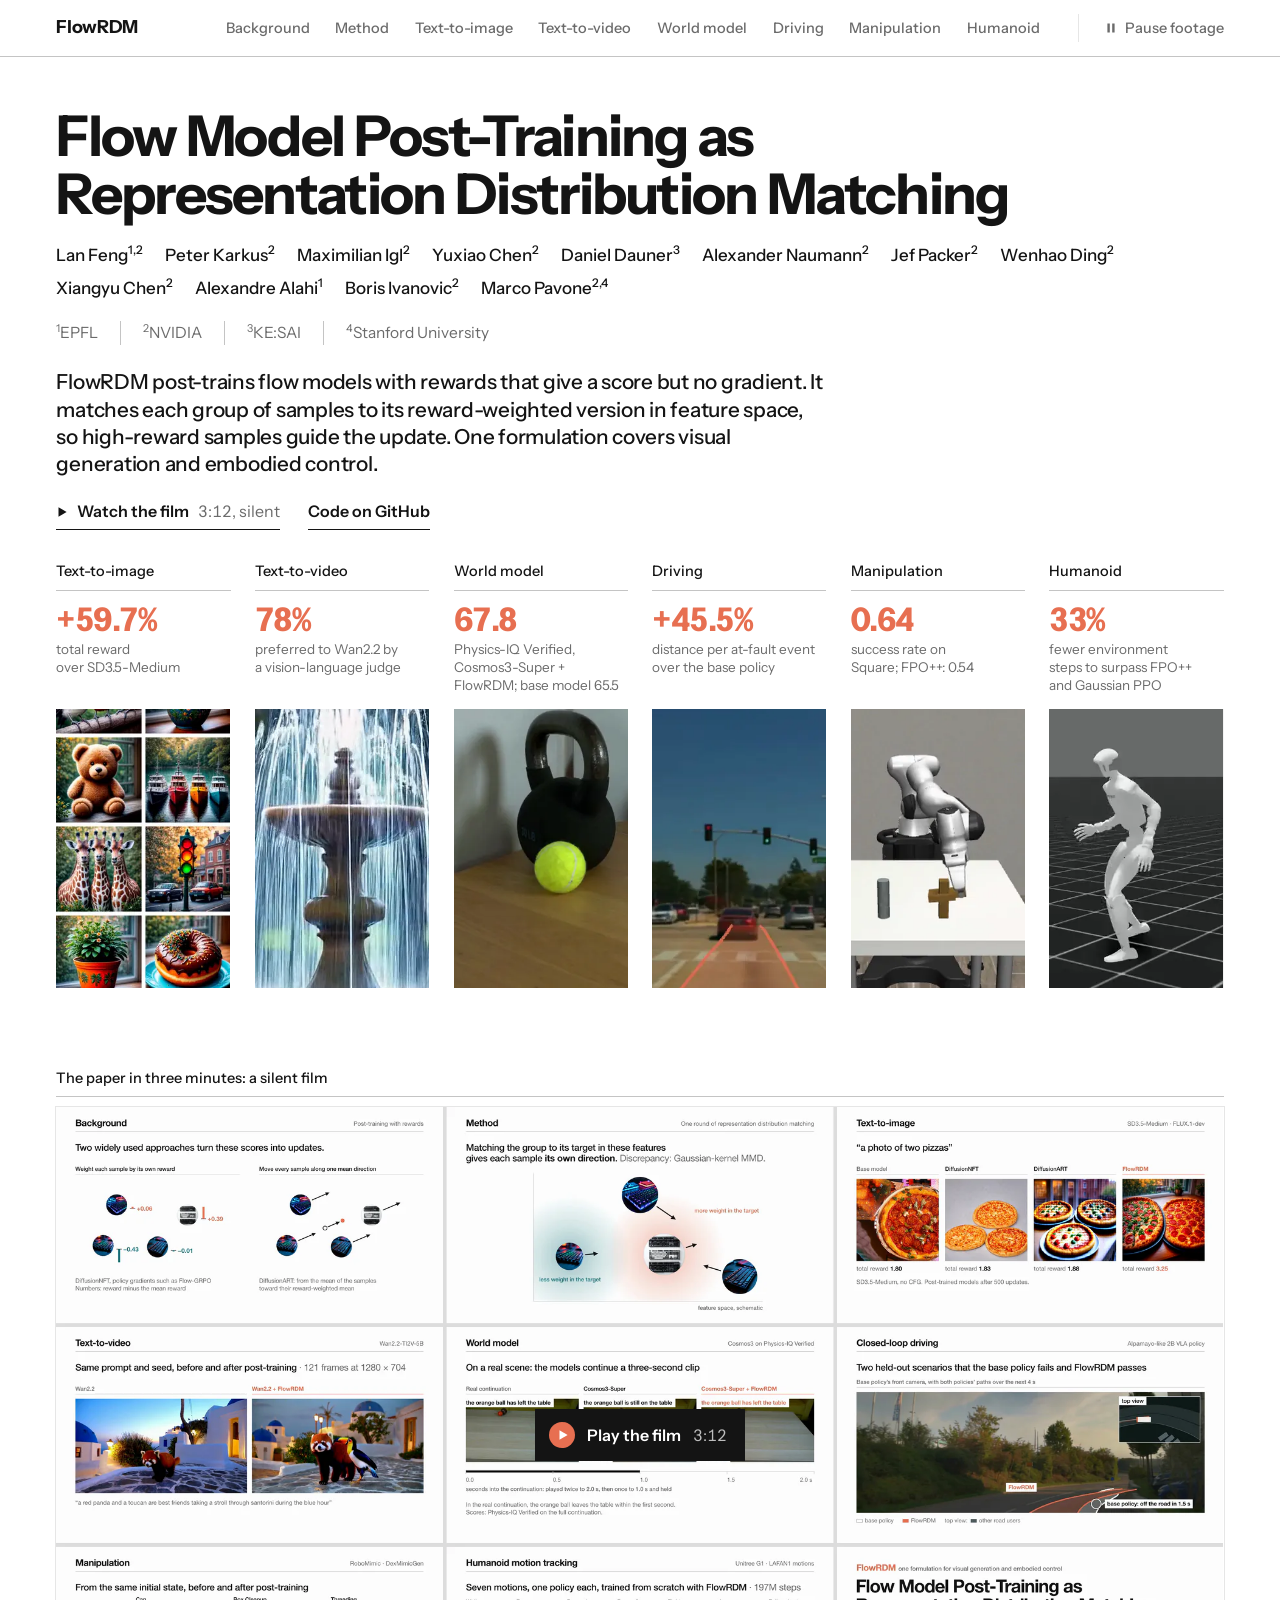
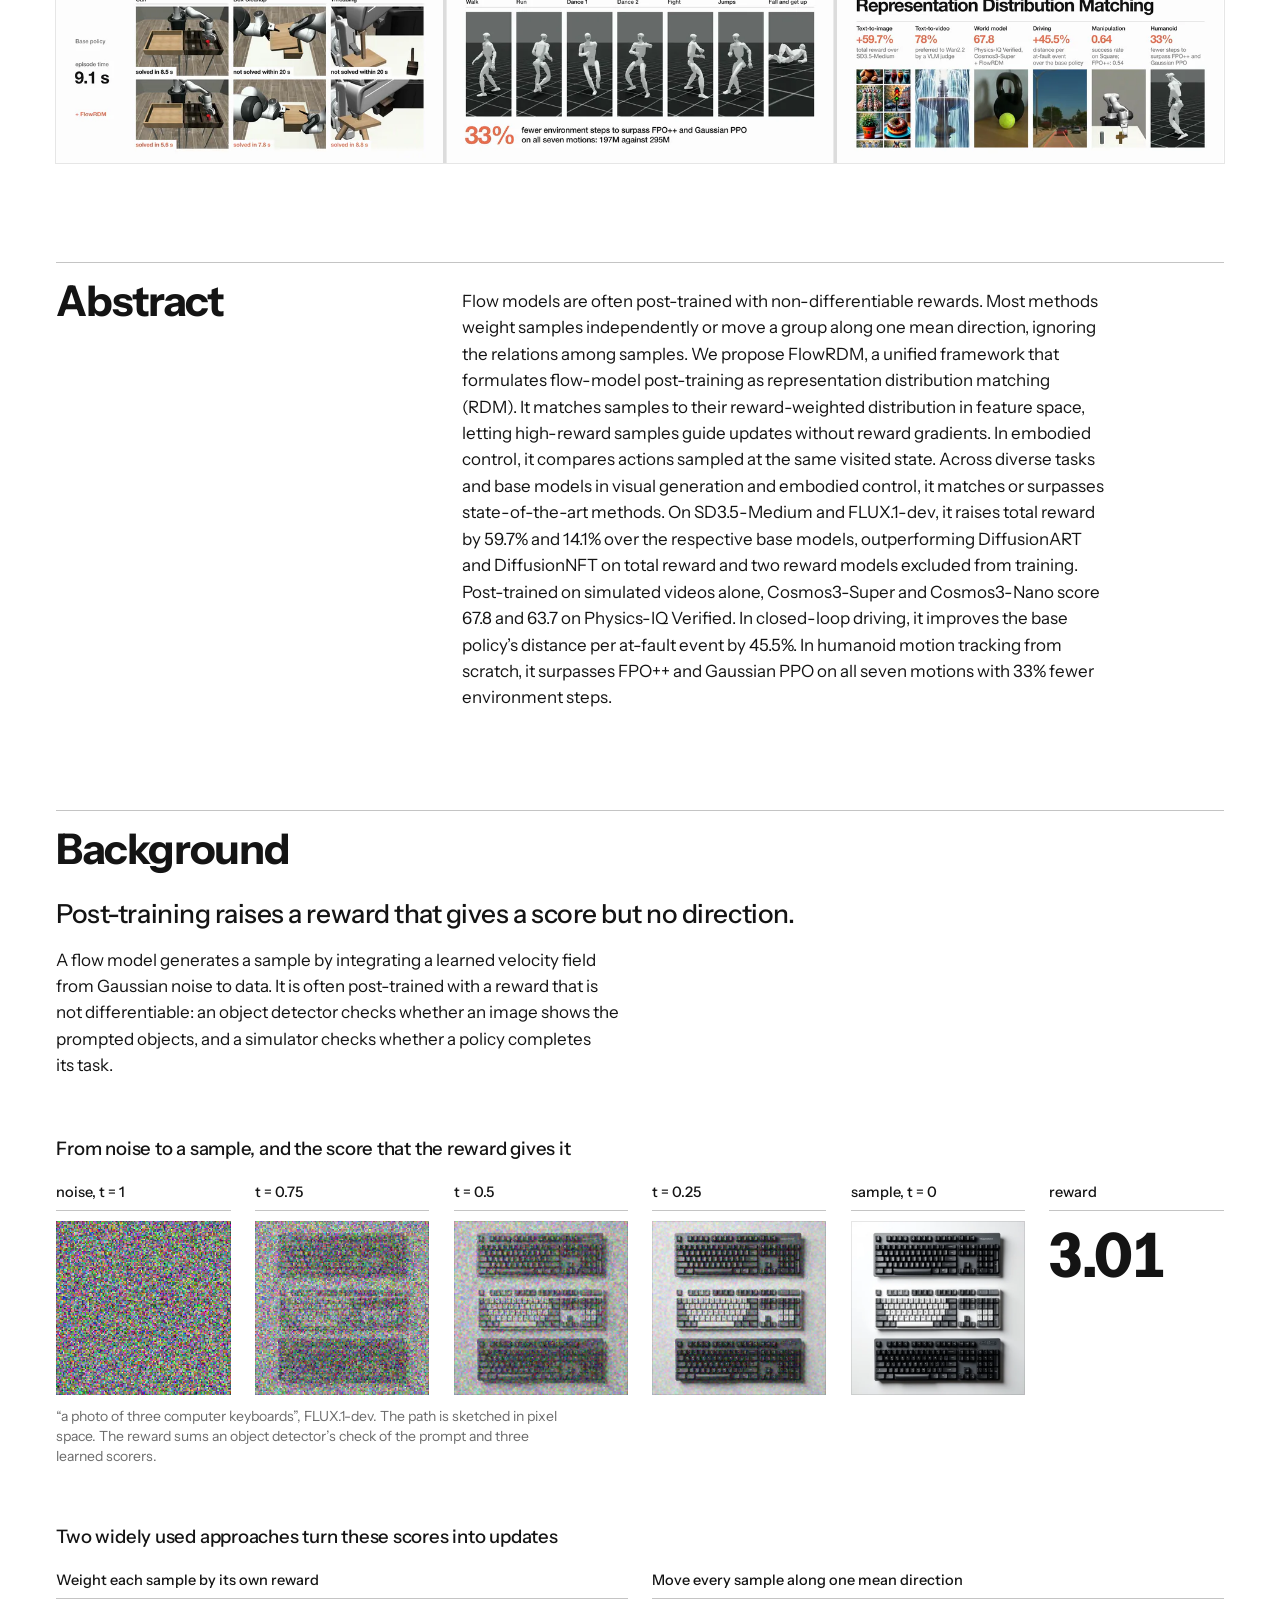
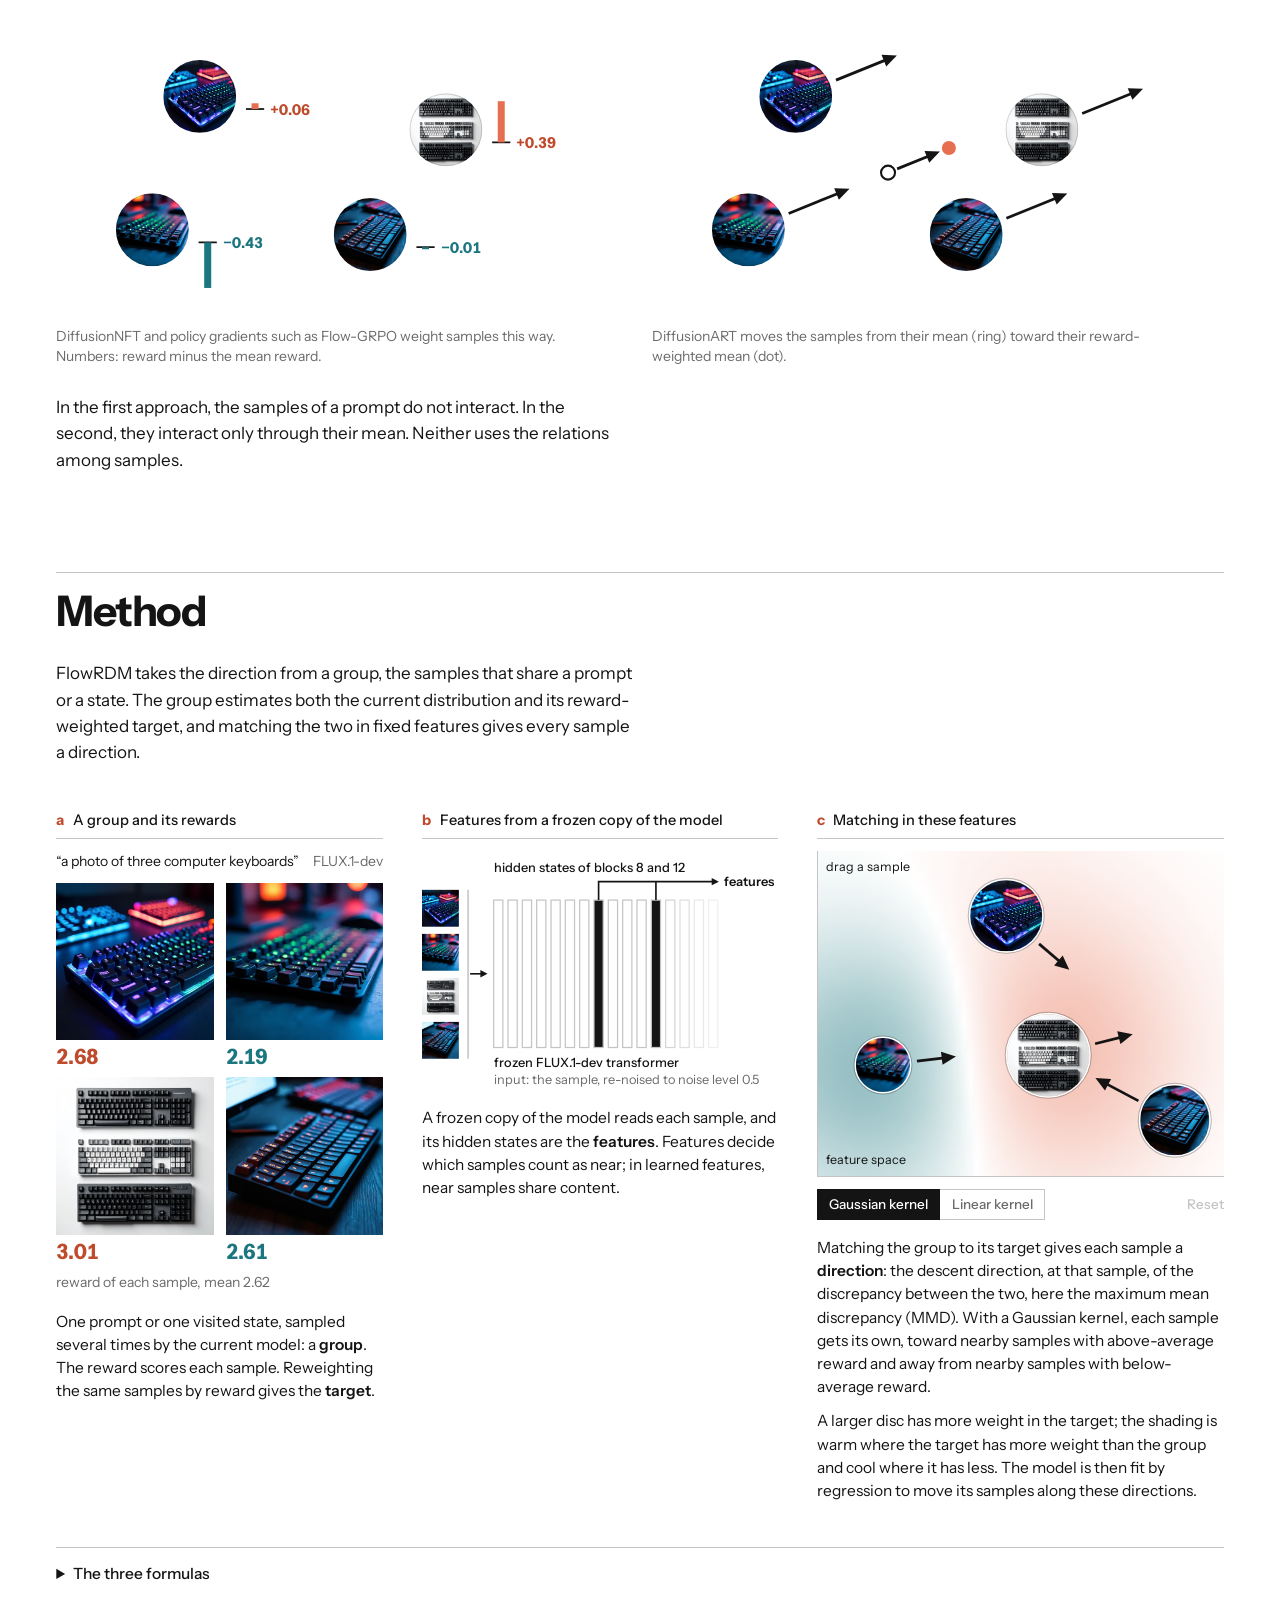
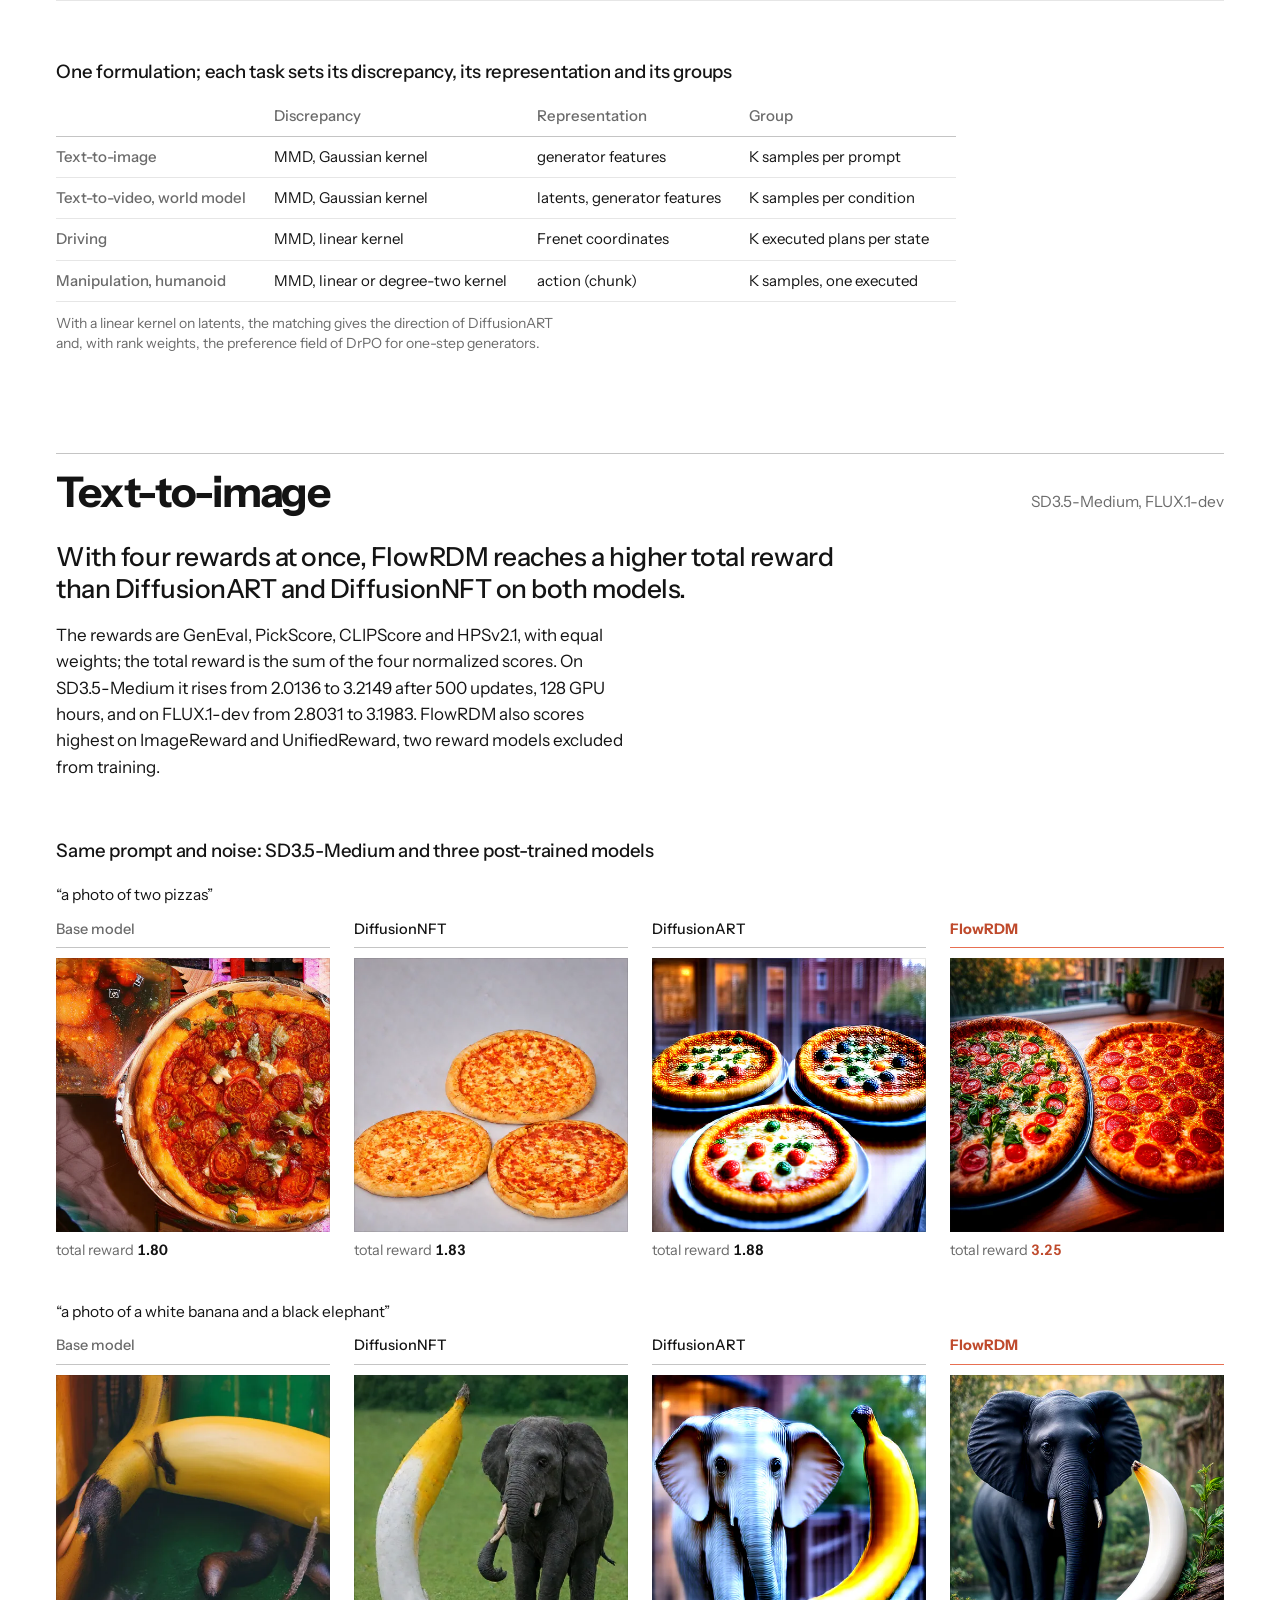
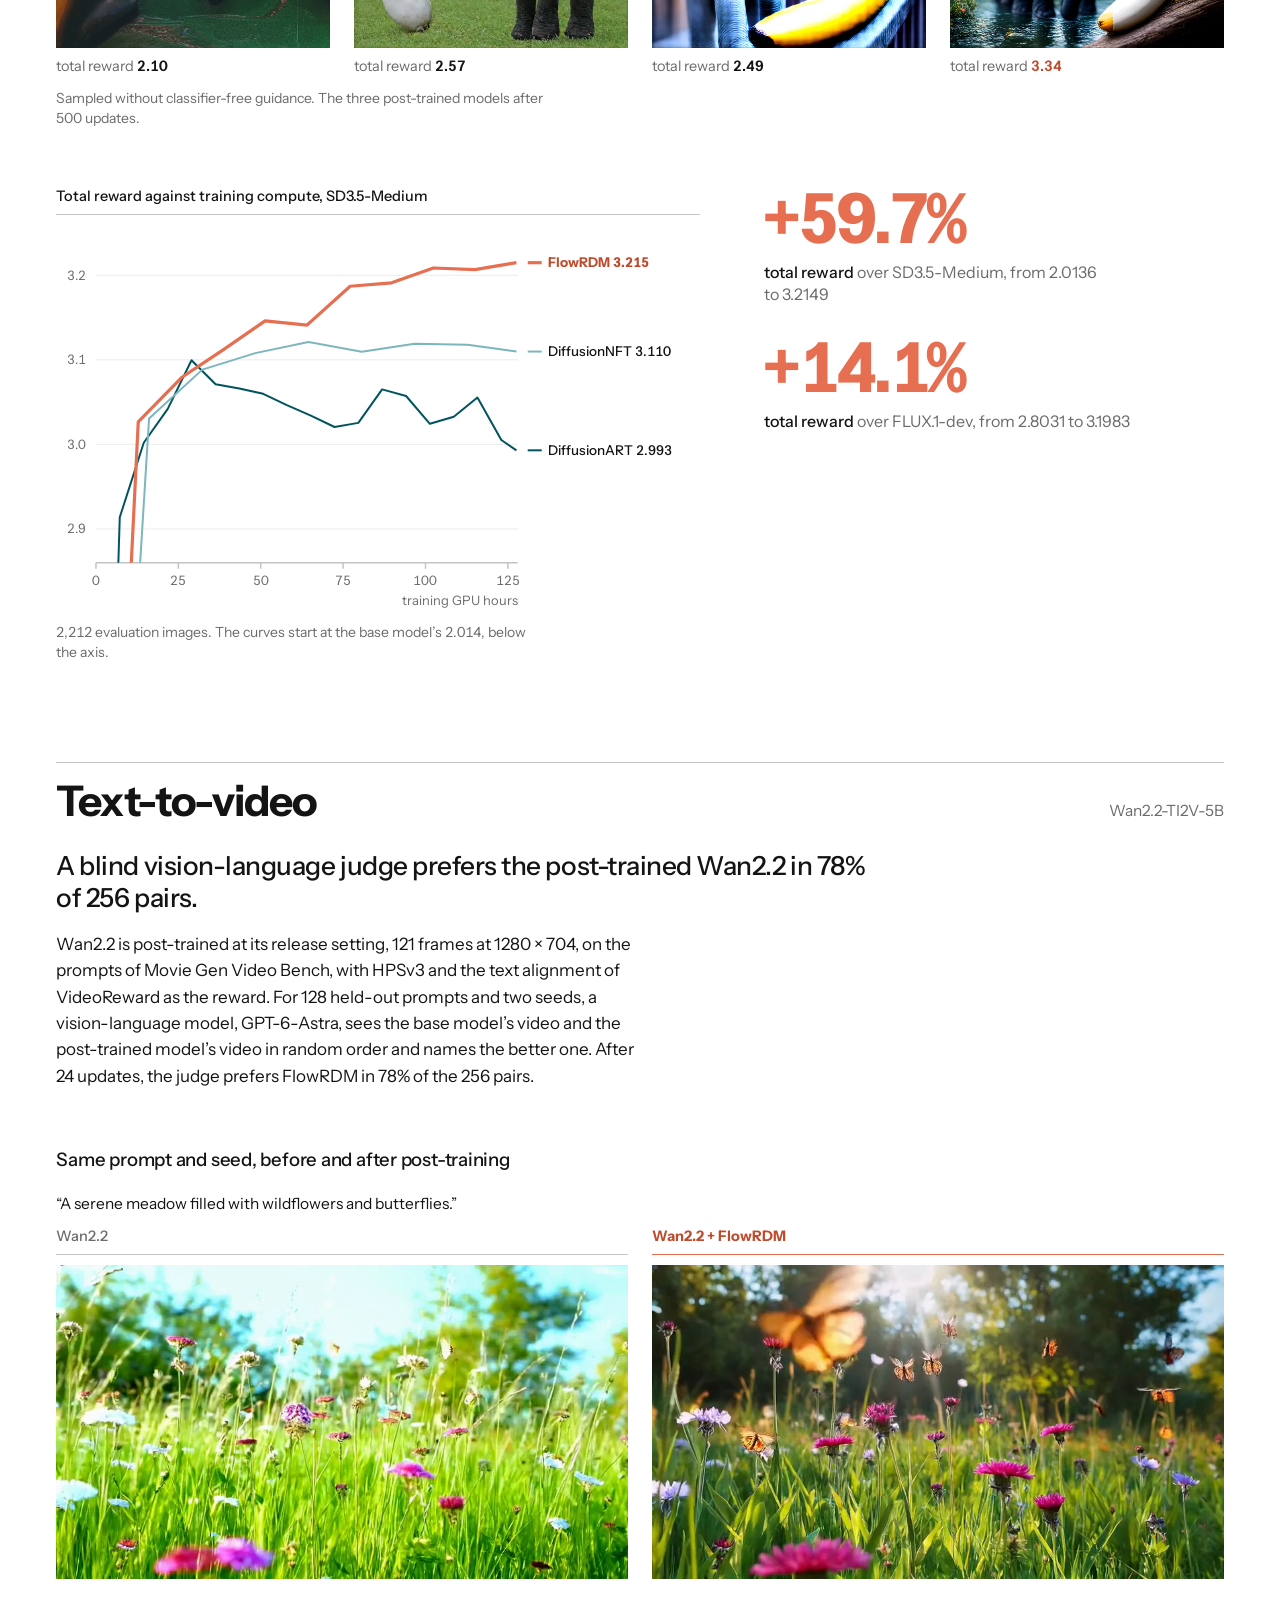
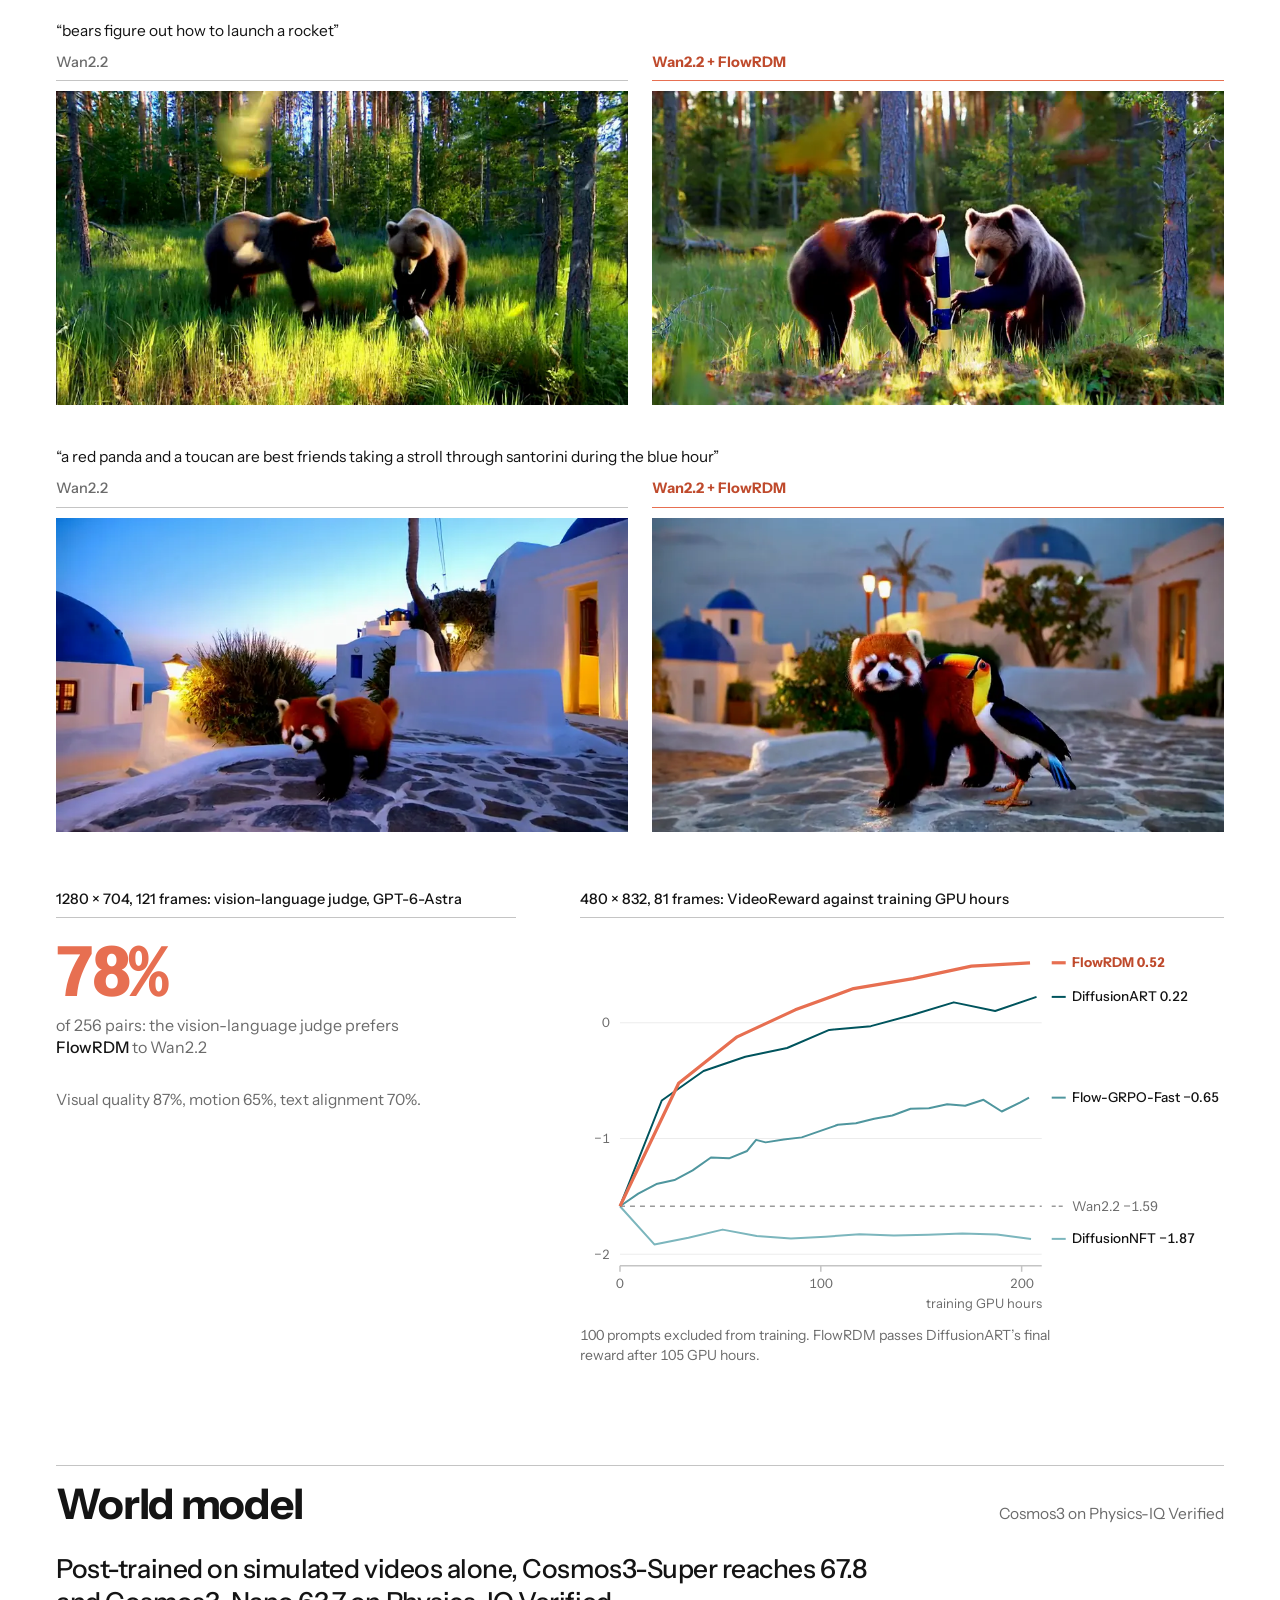
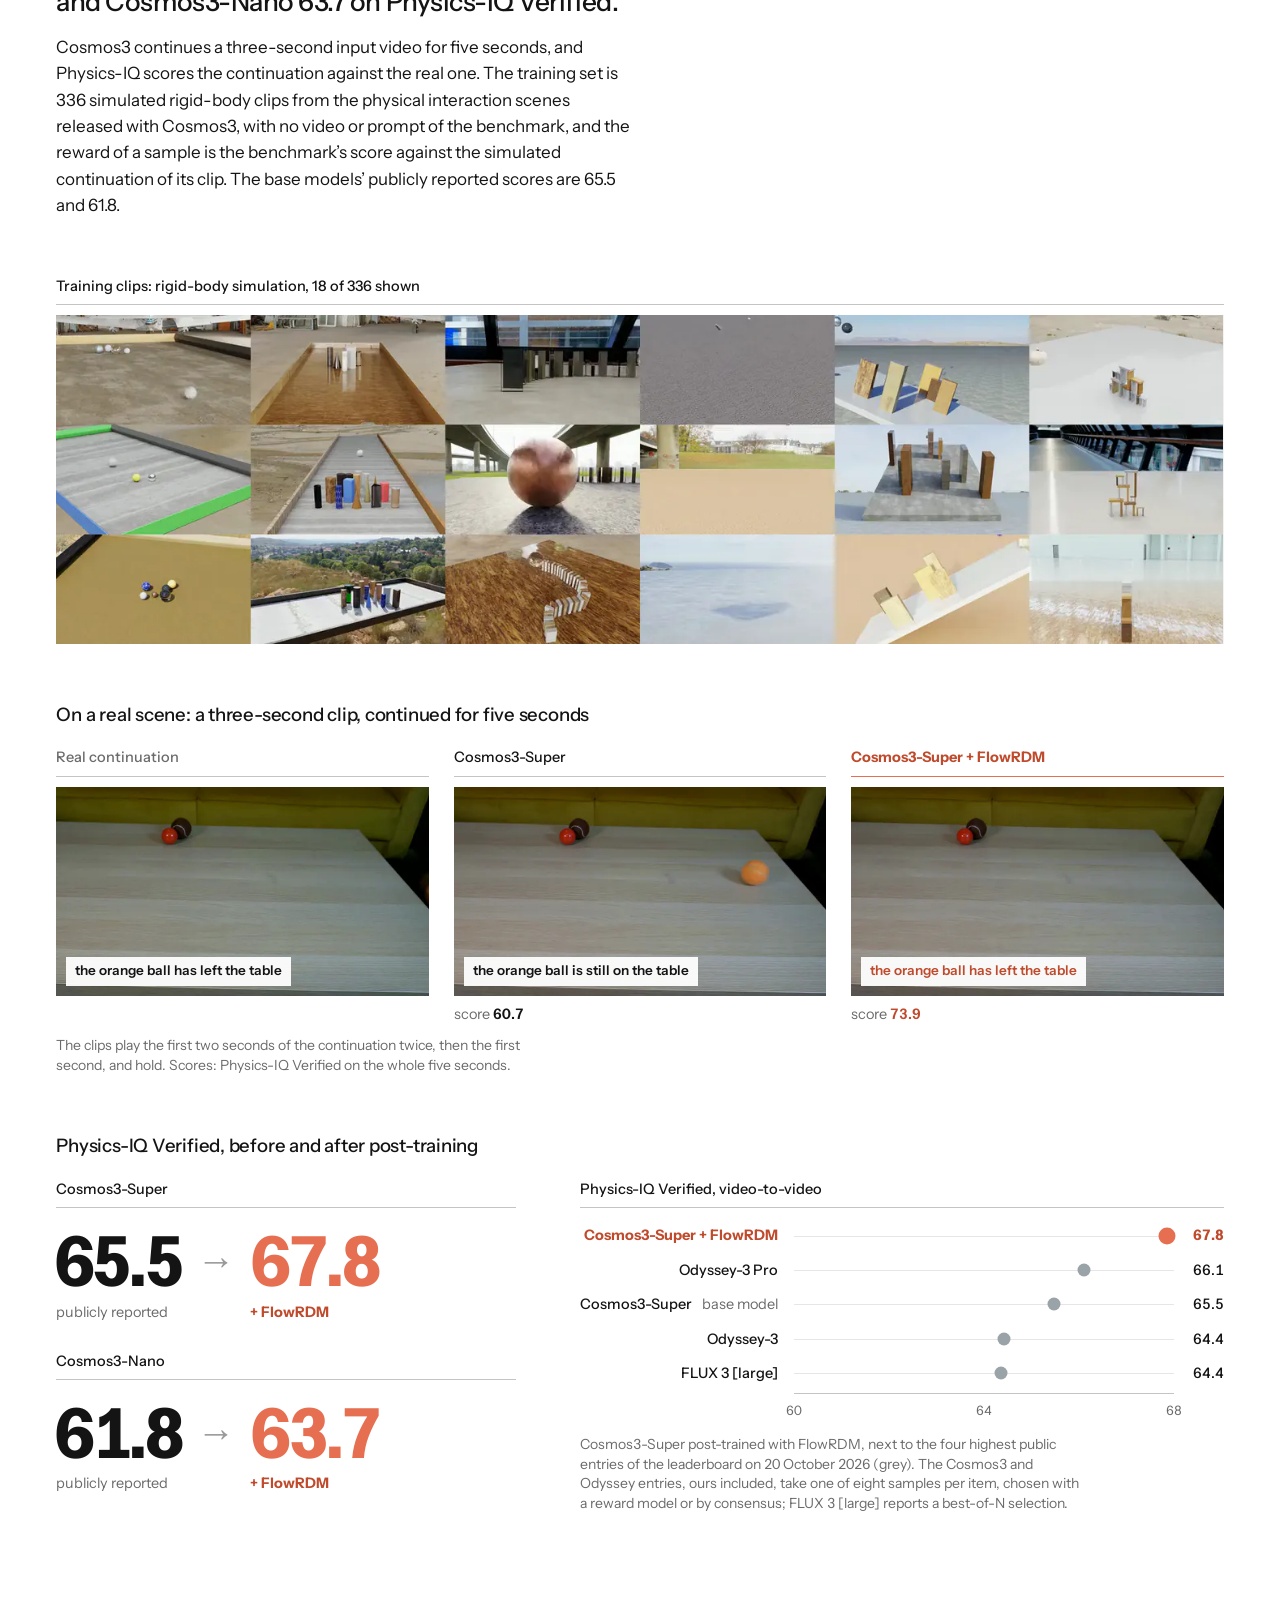
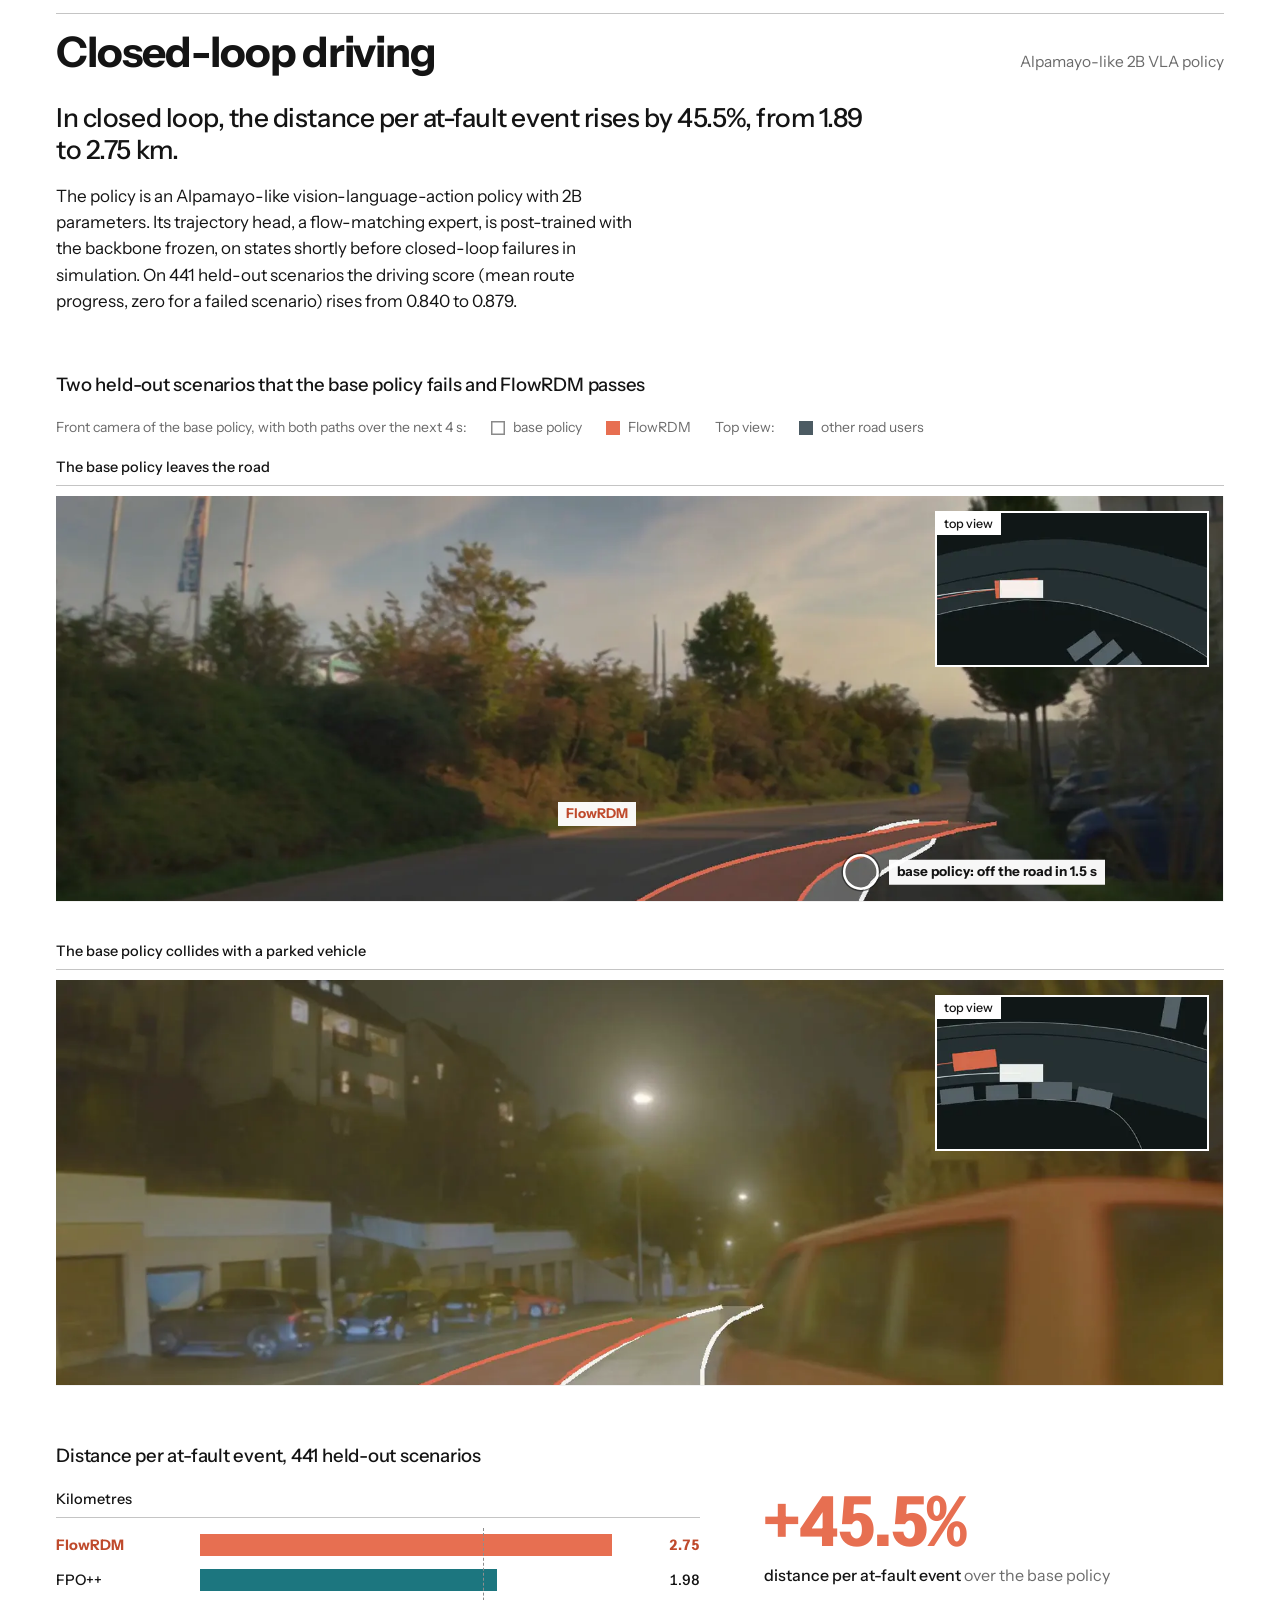
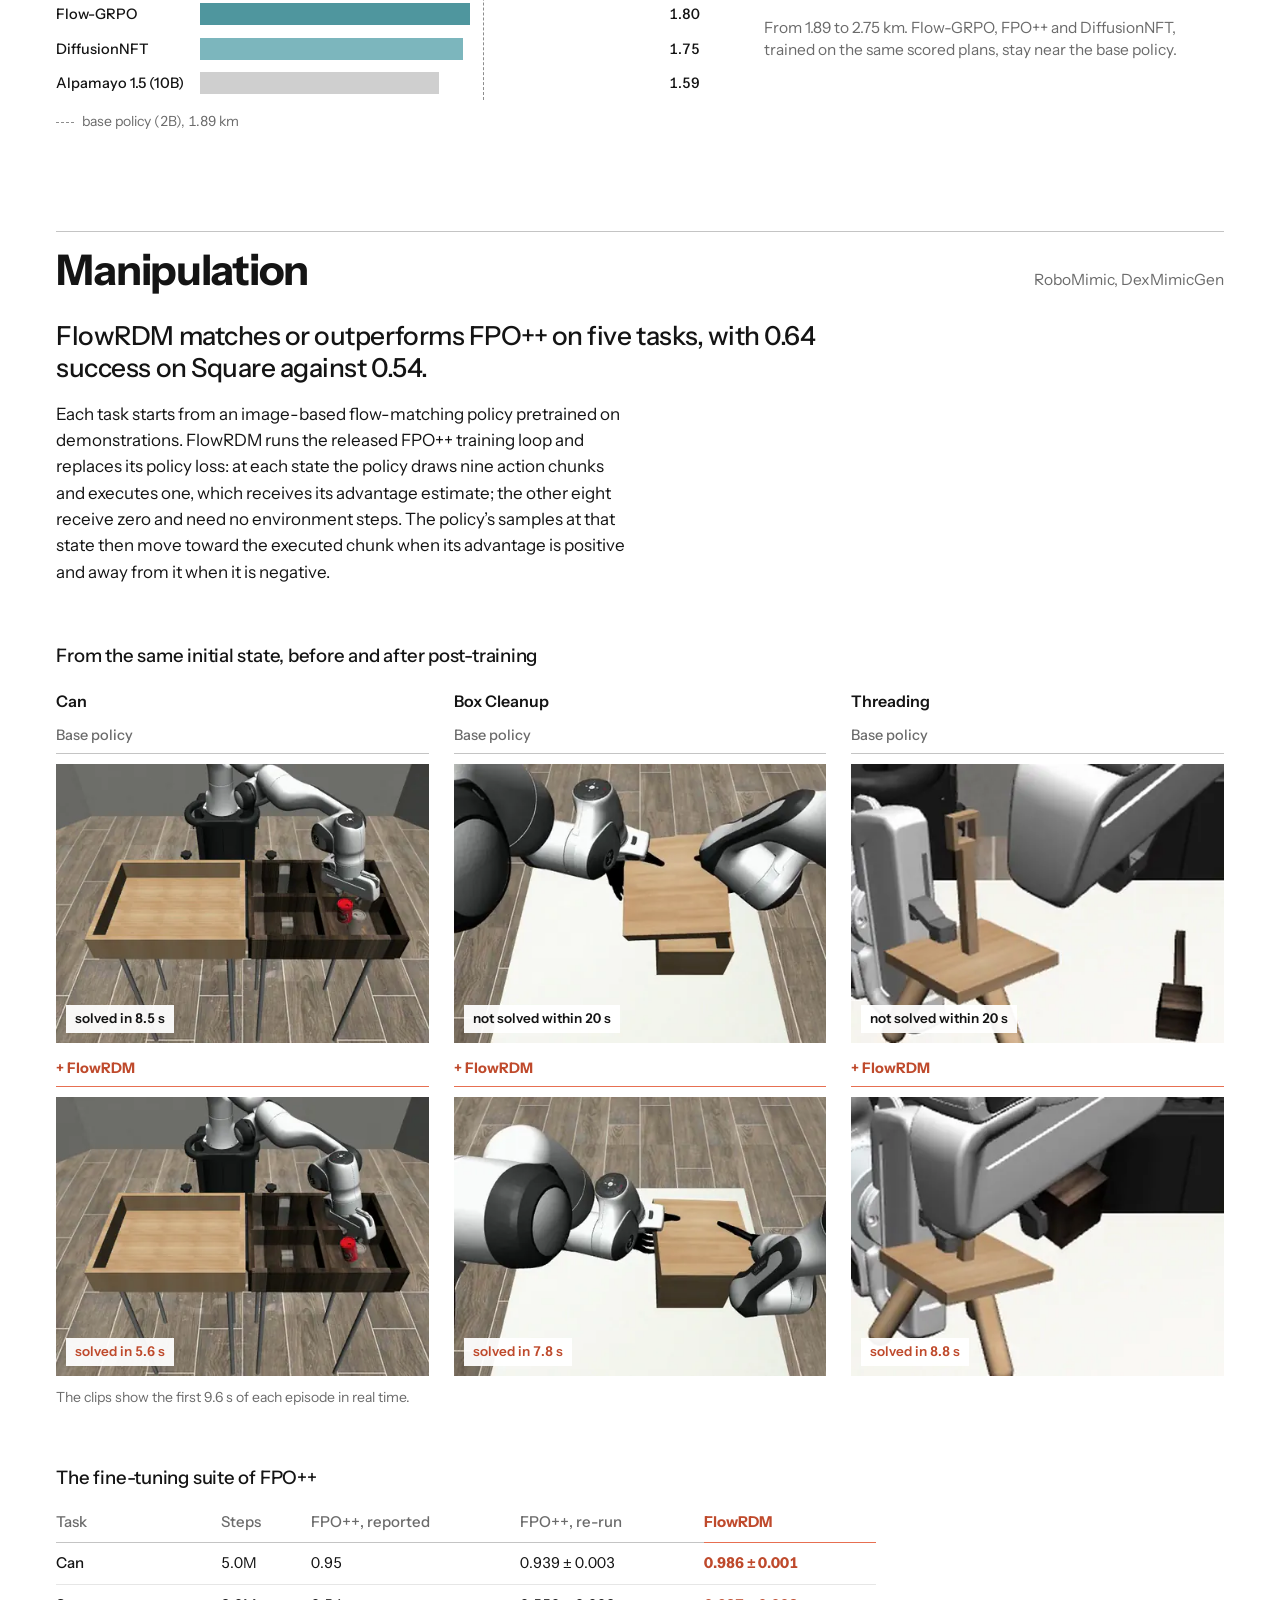
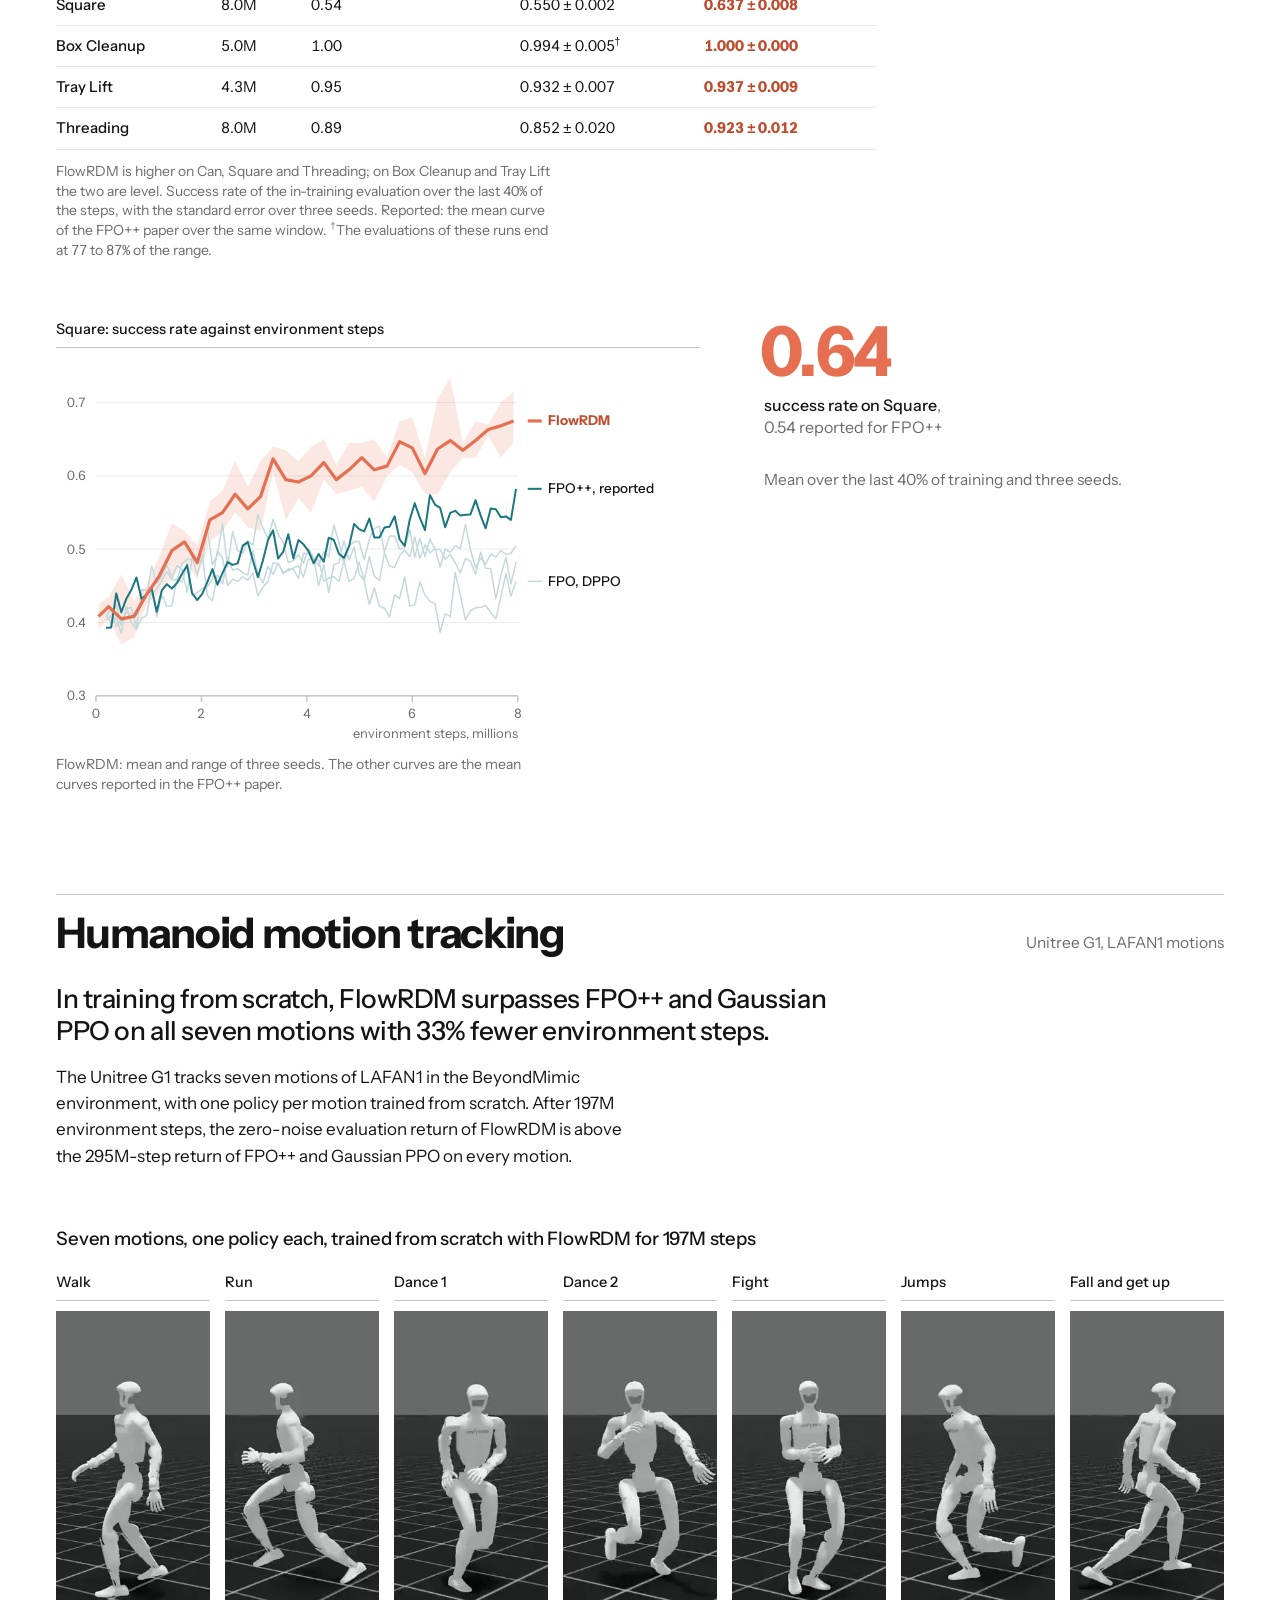
==== commit c7c6868b: "Revert "Simplify the project overview and let readers explore results by task" This reverts commit b" ====
--- a/index.html
+++ b/index.html
@@ -23,113 +23,20 @@
 </head>
 <body>
 <a class="skip" href="#main">Skip to the content</a>
-<header class="mast">
-  <div class="wrap mast__in">
-    <a class="mast__name" href="#top">FlowRDM</a>
-    <nav class="mast__nav" aria-label="Sections"><a href="#results">Results</a><a href="#method">Method</a><a href="#film">Film</a></nav>
-  </div>
-</header>
-<noscript><p class="wrap noscript">Enable JavaScript to play the experiment clips and explore the interactive figures.</p></noscript>
+<header class="mast"><div class="wrap mast__in"><a class="mast__name" href="#top">FlowRDM</a><nav class="mast__nav" aria-label="Sections"><a href="#background">Background</a><a href="#method">Method</a><a href="#images"><span class="nb">Text-to-image</span></a><a href="#video"><span class="nb">Text-to-video</span></a><a href="#world">World model</a><a href="#driving">Driving</a><a href="#manipulation">Manipulation</a><a href="#humanoid">Humanoid</a><i class="mast__mark" aria-hidden="true"></i></nav><button class="mast__motion" type="button"><span class="i-pause"><svg viewBox="0 0 12 12" width="12" height="12" aria-hidden="true"><path d="M2.4 1.5h2.4v9H2.4zM7.2 1.5h2.4v9H7.2z" fill="currentColor"/></svg></span><span class="i-play"><svg viewBox="0 0 12 12" width="12" height="12" aria-hidden="true"><path d="M2.5 1.2v9.6L10.6 6z" fill="currentColor"/></svg></span><span class="mast__motion-t">Pause footage</span></button></div></header>
+<noscript><p class="wrap noscript">The footage, the charts and the method figure of this page need JavaScript. <a href="assets/film/flowrdm-film.mp4">The film (3:12, silent)</a></p></noscript>
 <main id="main">
-<section class="hero wrap" id="top" aria-labelledby="paper-title">
-  <div class="hero__spread">
-    <div class="hero__intro">
-      <h1 id="paper-title">Flow Model Post-Training as Representation Distribution Matching</h1>
-      <p class="hero__lead">FlowRDM uses reward scores to post-train flow models for visual generation and embodied control. Higher-reward samples guide the update in feature space.</p>
-      <div class="hero__links">
-        <a class="link link--code" href="https://github.com/vita-epfl/FlowRDM">Code on GitHub</a>
-        <a class="link" href="#film">Watch the film</a>
-      </div>
-    </div>
-    <figure class="teaser">
-      <div class="teaser__pair">
-        <figure><img src="assets/img/cmp-1-base.webp" width="512" height="512" alt="The base model produces a close-up of a yellow banana."><figcaption>Base model</figcaption></figure>
-        <figure><img src="assets/img/cmp-1-flowrdm.webp" width="512" height="512" alt="After post-training, a black elephant stands beside a white banana."><figcaption>With FlowRDM</figcaption></figure>
-      </div>
-      <figcaption class="teaser__caption"><q>a photo of a white banana and a black elephant</q><span>Same prompt and noise, SD3.5-Medium.</span></figcaption>
-    </figure>
-  </div>
-  <div class="hero__credits">
-    <p class="hero__authors"><span>Lan Feng<sup>1,2</sup>,</span> <span>Peter Karkus<sup>2</sup>,</span> <span>Maximilian Igl<sup>2</sup>,</span> <span>Yuxiao Chen<sup>2</sup>,</span> <span>Daniel Dauner<sup>3</sup>,</span> <span>Alexander Naumann<sup>2</sup>,</span> <span>Jef Packer<sup>2</sup>,</span> <span>Wenhao Ding<sup>2</sup>,</span> <span>Xiangyu Chen<sup>2</sup>,</span> <span>Alexandre Alahi<sup>1</sup>,</span> <span>Boris Ivanovic<sup>2</sup>,</span> <span>Marco Pavone<sup>2,4</sup></span></p>
-    <p class="hero__by"><span><sup>1</sup>EPFL</span><span><sup>2</sup>NVIDIA</span><span><sup>3</sup>KE:SAI</span><span><sup>4</sup>Stanford University</span></p>
-  </div>
-  <details class="paper-detail" id="abstract">
-    <summary id="abstract-h">Read the abstract</summary>
-    <p class="abstract">Flow models are often post-trained with non-differentiable rewards. Most methods weight samples independently or move a group along one mean direction, ignoring the relations among samples. We propose FlowRDM, a unified framework that formulates flow-model post-training as representation distribution matching (RDM). It matches samples to their reward-weighted distribution in feature space, letting high-reward samples guide updates without reward gradients. In embodied control, it compares actions sampled at the same visited state. Across diverse tasks and base models in visual generation and embodied control, it matches or surpasses state-of-the-art methods. On <span class="nb">SD3.5-Medium</span> and <span class="nb">FLUX.1-dev</span>, it raises total reward by 59.7% and 14.1% over the respective base models, outperforming DiffusionART and DiffusionNFT on total reward and two reward models excluded from training. Post-trained on simulated videos alone, <span class="nb">Cosmos3-Super</span> and <span class="nb">Cosmos3-Nano</span> score 67.8 and 63.7 on <span class="nb">Physics-IQ</span> Verified. In closed-loop driving, it improves the base policy’s distance per <span class="nb">at-fault</span> event by 45.5%. In humanoid motion tracking from scratch, it surpasses FPO++ and Gaussian PPO on all seven motions with 33% fewer environment steps.</p>
-  </details>
-</section>
-<section class="chapter" id="results" aria-labelledby="results-h">
-<div class="wrap">
-<header class="chapter__head"><h2 id="results-h">Results</h2></header>
-<div class="result-index">
-<details class="result" id="images">
-<summary aria-labelledby="images-h" aria-describedby="images-finding">
-<h3 class="result__row">
-<span class="result__title" id="images-h"><span class="nb">Text-to-image</span></span>
-<span class="result__finding" id="images-finding">Total reward rises 59.7% over the SD3.5-Medium base model.</span>
-<span class="result__toggle" aria-hidden="true"></span>
-</h3>
-</summary>
-<div class="result__body"><p class="chapter__meta"><span class="nb">SD3.5-Medium</span>, <span class="nb">FLUX.1-dev</span></p><p class="claim">With four rewards at once, FlowRDM reaches a higher total reward than DiffusionART and DiffusionNFT on both models.</p><p class="text">The rewards are GenEval, PickScore, CLIPScore and HPSv2.1, with equal weights; the total reward is the sum of the four normalized scores. On <span class="nb">SD3.5-Medium</span> it rises from 2.0136 to 3.2149 after 500 updates, 128 GPU hours, and on <span class="nb">FLUX.1-dev</span> from 2.8031 to 3.1983. FlowRDM also scores highest on ImageReward and UnifiedReward, two reward models excluded from training.</p><div class="block block--cmp"><h4 class="block__title">Same prompt and noise: <span class="nb">SD3.5-Medium</span> and three post-trained models</h4><div class="cmp"><p class="cmp__prompt">“a photo of two pizzas”</p><div class="grid grid--4"><figure class="plate plate--base plate--hair"><figcaption class="plate__label">Base model</figcaption><div class="plate__media"><img src="assets/img/cmp-0-base.webp" width="512" height="512" alt="Base model: a photo of two pizzas" loading="lazy" decoding="async"></div><p class="plate__note"><span>total reward</span> 1.80</p></figure><figure class="plate plate--hair"><figcaption class="plate__label">DiffusionNFT</figcaption><div class="plate__media"><img src="assets/img/cmp-0-nft.webp" width="512" height="512" alt="DiffusionNFT: a photo of two pizzas" loading="lazy" decoding="async"></div><p class="plate__note"><span>total reward</span> 1.83</p></figure><figure class="plate plate--hair"><figcaption class="plate__label">DiffusionART</figcaption><div class="plate__media"><img src="assets/img/cmp-0-art.webp" width="512" height="512" alt="DiffusionART: a photo of two pizzas" loading="lazy" decoding="async"></div><p class="plate__note"><span>total reward</span> 1.88</p></figure><figure class="plate plate--ours plate--hair"><figcaption class="plate__label">FlowRDM</figcaption><div class="plate__media"><img src="assets/img/cmp-0-flowrdm.webp" width="512" height="512" alt="FlowRDM: a photo of two pizzas" loading="lazy" decoding="async"></div><p class="plate__note"><span>total reward</span> 3.25</p></figure></div></div><div class="cmp"><p class="cmp__prompt">“a photo of a white banana and a black elephant”</p><div class="grid grid--4"><figure class="plate plate--base plate--hair"><figcaption class="plate__label">Base model</figcaption><div class="plate__media"><img src="assets/img/cmp-1-base.webp" width="512" height="512" alt="Base model: a photo of a white banana and a black elephant" loading="lazy" decoding="async"></div><p class="plate__note"><span>total reward</span> 2.10</p></figure><figure class="plate plate--hair"><figcaption class="plate__label">DiffusionNFT</figcaption><div class="plate__media"><img src="assets/img/cmp-1-nft.webp" width="512" height="512" alt="DiffusionNFT: a photo of a white banana and a black elephant" loading="lazy" decoding="async"></div><p class="plate__note"><span>total reward</span> 2.57</p></figure><figure class="plate plate--hair"><figcaption class="plate__label">DiffusionART</figcaption><div class="plate__media"><img src="assets/img/cmp-1-art.webp" width="512" height="512" alt="DiffusionART: a photo of a white banana and a black elephant" loading="lazy" decoding="async"></div><p class="plate__note"><span>total reward</span> 2.49</p></figure><figure class="plate plate--ours plate--hair"><figcaption class="plate__label">FlowRDM</figcaption><div class="plate__media"><img src="assets/img/cmp-1-flowrdm.webp" width="512" height="512" alt="FlowRDM: a photo of a white banana and a black elephant" loading="lazy" decoding="async"></div><p class="plate__note"><span>total reward</span> 3.34</p></figure></div></div><p class="block__note">Sampled without classifier-free guidance. The three post-trained models after 500 updates.</p></div><div class="block"><div class="split"><div class="split__main"><figure class="chart" data-chart="img_sd" role="group" aria-label="Line chart. After 128 training GPU hours the total reward is 3.215 for FlowRDM, 3.110 for DiffusionNFT and 2.993 for DiffusionART."><figcaption class="plate__label">Total reward against training compute, <span class="nb">SD3.5-Medium</span></figcaption><div class="chart__plot"></div><p class="plate__note">2,212 evaluation images. The curves start at the base model’s 2.014, below the axis.</p></figure></div><div class="split__side"><div class="figure"><p class="figure__num">+59.7%</p><p class="figure__cap"><b>total reward</b> over <span class="nb">SD3.5-Medium</span>, from 2.0136 to 3.2149</p></div><div class="figure"><p class="figure__num">+14.1%</p><p class="figure__cap"><b>total reward</b> over <span class="nb">FLUX.1-dev</span>, from 2.8031 to 3.1983</p></div></div></div></div></div>
-</details>
-<details class="result" id="video">
-<summary aria-labelledby="video-h" aria-describedby="video-finding">
-<h3 class="result__row">
-<span class="result__title" id="video-h"><span class="nb">Text-to-video</span></span>
-<span class="result__finding" id="video-finding">A vision-language judge prefers FlowRDM to Wan2.2 in 78% of 256 pairs.</span>
-<span class="result__toggle" aria-hidden="true"></span>
-</h3>
-</summary>
-<div class="result__body"><p class="chapter__meta"><span class="nb">Wan2.2-TI2V-5B</span></p><p class="claim">A blind vision-language judge prefers the post-trained Wan2.2 in 78% of 256 pairs.</p><p class="text">Wan2.2 is post-trained at its release setting, 121 frames at 1280 × 704, on the prompts of Movie Gen Video Bench, with HPSv3 and the text alignment of VideoReward as the reward. For 128 held-out prompts and two seeds, a vision-language model, <span class="nb">GPT-6-Astra</span>, sees the base model’s video and the post-trained model’s video in random order and names the better one. After 24 updates, the judge prefers FlowRDM in 78% of the 256 pairs.</p><div class="block block--pairs"><h4 class="block__title">Same prompt and seed, before and after post-training</h4><div class="pair"><p class="pair__prompt">“A serene meadow filled with wildflowers and butterflies.”</p><div class="grid grid--2"><figure class="plate plate--base"><figcaption class="plate__label">Wan2.2</figcaption><div class="plate__media"><video muted playsinline preload="none" width="852" height="468" poster="assets/video/t2v-0-base.webp" data-src="assets/video/t2v-0-base.mp4" data-sync="t2v-0" aria-label="Wan2.2: “A serene meadow filled with wildflowers and butterflies.”"></video></div></figure><figure class="plate plate--ours"><figcaption class="plate__label">Wan2.2 + FlowRDM</figcaption><div class="plate__media"><video muted playsinline preload="none" width="852" height="468" poster="assets/video/t2v-0-flowrdm.webp" data-src="assets/video/t2v-0-flowrdm.mp4" data-sync="t2v-0" aria-label="Wan2.2 post-trained with FlowRDM: “A serene meadow filled with wildflowers and butterflies.”"></video></div></figure></div></div><div class="pair"><p class="pair__prompt">“bears figure out how to launch a rocket”</p><div class="grid grid--2"><figure class="plate plate--base"><figcaption class="plate__label">Wan2.2</figcaption><div class="plate__media"><video muted playsinline preload="none" width="852" height="468" poster="assets/video/t2v-1-base.webp" data-src="assets/video/t2v-1-base.mp4" data-sync="t2v-1" aria-label="Wan2.2: “bears figure out how to launch a rocket”"></video></div></figure><figure class="plate plate--ours"><figcaption class="plate__label">Wan2.2 + FlowRDM</figcaption><div class="plate__media"><video muted playsinline preload="none" width="852" height="468" poster="assets/video/t2v-1-flowrdm.webp" data-src="assets/video/t2v-1-flowrdm.mp4" data-sync="t2v-1" aria-label="Wan2.2 post-trained with FlowRDM: “bears figure out how to launch a rocket”"></video></div></figure></div></div><div class="pair"><p class="pair__prompt">“a red panda and a toucan are best friends taking a stroll through santorini during the blue hour”</p><div class="grid grid--2"><figure class="plate plate--base"><figcaption class="plate__label">Wan2.2</figcaption><div class="plate__media"><video muted playsinline preload="none" width="852" height="468" poster="assets/video/t2v-2-base.webp" data-src="assets/video/t2v-2-base.mp4" data-sync="t2v-2" aria-label="Wan2.2: “a red panda and a toucan are best friends taking a stroll through santorini during the blue hour”"></video></div></figure><figure class="plate plate--ours"><figcaption class="plate__label">Wan2.2 + FlowRDM</figcaption><div class="plate__media"><video muted playsinline preload="none" width="852" height="468" poster="assets/video/t2v-2-flowrdm.webp" data-src="assets/video/t2v-2-flowrdm.mp4" data-sync="t2v-2" aria-label="Wan2.2 post-trained with FlowRDM: “a red panda and a toucan are best friends taking a stroll through santorini during the blue hour”"></video></div></figure></div></div></div><div class="block"><div class="split split--even"><div class="split__side"><div class="numbox"><p class="plate__label">1280 × 704, 121 frames: vision-language judge, <span class="nb">GPT-6-Astra</span></p><div class="figure"><p class="figure__num">78%</p><p class="figure__cap">of 256 pairs: the vision-language judge prefers <b>FlowRDM</b> to Wan2.2</p></div></div><p class="split__note">Visual quality 87%, motion 65%, text alignment 70%.</p></div><div class="split__main"><figure class="chart" data-chart="vid" role="group" aria-label="Line chart. At about 200 training GPU hours VideoReward is 0.52 for FlowRDM, 0.22 for DiffusionART, minus 0.65 for Flow-GRPO-Fast and minus 1.87 for DiffusionNFT; the base model Wan2.2 has minus 1.59."><figcaption class="plate__label">480 × 832, 81 frames: VideoReward against training GPU hours</figcaption><div class="chart__plot"></div><p class="plate__note">100 prompts excluded from training. FlowRDM passes DiffusionART’s final reward after 105 GPU hours.</p></figure></div></div></div></div>
-</details>
-<details class="result" id="world">
-<summary aria-labelledby="world-h" aria-describedby="world-finding">
-<h3 class="result__row">
-<span class="result__title" id="world-h">World model</span>
-<span class="result__finding" id="world-finding">Cosmos3-Super rises from 65.5 to 67.8 on Physics-IQ Verified.</span>
-<span class="result__toggle" aria-hidden="true"></span>
-</h3>
-</summary>
-<div class="result__body"><p class="chapter__meta">Cosmos3 on <span class="nb">Physics-IQ</span> Verified</p><p class="claim">Post-trained on simulated videos alone, <span class="nb">Cosmos3-Super</span> reaches 67.8 and <span class="nb">Cosmos3-Nano</span> 63.7 on <span class="nb">Physics-IQ</span> Verified.</p><p class="text">Cosmos3 continues a three-second input video for five seconds, and <span class="nb">Physics-IQ</span> scores the continuation against the real one. The training set is 336 simulated rigid-body clips from the physical interaction scenes released with Cosmos3, with no video or prompt of the benchmark, and the reward of a sample is the benchmark’s score against the simulated continuation of its clip. The base models’ publicly reported scores are 65.5 and 61.8.</p><div class="block"><figure class="plate"><figcaption class="plate__label">Training clips: rigid-body simulation, 18 of 336 shown</figcaption><div class="plate__media"><video muted playsinline preload="none" width="1440" height="406" poster="assets/video/world-sim.webp" data-src="assets/video/world-sim.mp4" aria-label="Eighteen simulated rigid-body training clips"></video></div></figure></div><div class="block block--trios block--cmp"><h4 class="block__title">On a real scene: a three-second clip, continued for five seconds</h4><div class="grid grid--3 trio"><figure class="plate plate--base"><figcaption class="plate__label">Real continuation</figcaption><div class="plate__media"><video muted playsinline preload="none" width="560" height="314" poster="assets/video/world-0-real.webp" data-src="assets/video/world-0-real.mp4" data-sync="world-0" aria-label="Real continuation: an orange ball rolls across a table and leaves it within the first second"></video><span class="plate__tag" data-at="5.0">the orange ball has left the table</span></div></figure><figure class="plate"><figcaption class="plate__label"><span class="nb">Cosmos3-Super</span></figcaption><div class="plate__media"><video muted playsinline preload="none" width="560" height="314" poster="assets/video/world-0-base.webp" data-src="assets/video/world-0-base.mp4" data-sync="world-0" aria-label="Cosmos3-Super: in its continuation of the same input clip the orange ball is still on the table after one second"></video><span class="plate__tag" data-at="5.0">the orange ball is still on the table</span></div><p class="plate__note"><span>score</span> 60.7</p></figure><figure class="plate plate--ours"><figcaption class="plate__label"><span class="nb">Cosmos3-Super</span> + FlowRDM</figcaption><div class="plate__media"><video muted playsinline preload="none" width="560" height="314" poster="assets/video/world-0-flowrdm.webp" data-src="assets/video/world-0-flowrdm.mp4" data-sync="world-0" aria-label="Cosmos3-Super post-trained with FlowRDM: in its continuation the orange ball has left the table after one second"></video><span class="plate__tag" data-at="5.0">the orange ball has left the table</span></div><p class="plate__note"><span>score</span> 73.9</p></figure></div><p class="block__note">The clips play the first two seconds of the continuation twice, then the first second, and hold. Scores: <span class="nb">Physics-IQ</span> Verified on the whole five seconds.</p></div><div class="block"><h4 class="block__title"><span class="nb">Physics-IQ</span> Verified, before and after post-training</h4><div class="split split--even"><div class="split__side"><div class="numbox"><p class="plate__label"><span class="nb">Cosmos3-Super</span></p><p class="ba"><span class="ba__a">65.5</span><span class="ba__ca">publicly reported</span><span class="ba__to" aria-hidden="true">→</span><span class="vh">, </span><span class="ba__b">67.8</span><span class="ba__cb">+ FlowRDM</span></p></div><div class="numbox"><p class="plate__label"><span class="nb">Cosmos3-Nano</span></p><p class="ba"><span class="ba__a">61.8</span><span class="ba__ca">publicly reported</span><span class="ba__to" aria-hidden="true">→</span><span class="vh">, </span><span class="ba__b">63.7</span><span class="ba__cb">+ FlowRDM</span></p></div></div><div class="split__main"><figure class="bars bars--lead" role="group" aria-label="Physics-IQ Verified scores, video-to-video, as points on a scale from 60 to 68. Cosmos3-Super post-trained with FlowRDM: 67.8. The four highest public entries of the leaderboard on 20 October 2026: Odyssey-3 Pro 66.1, Cosmos3-Super 65.5, Odyssey-3 64.4, FLUX 3 [large] 64.4."><figcaption class="plate__label"><span class="nb">Physics-IQ</span> Verified, video-to-video</figcaption><div class="bars__grid"><span class="bars__name is-ours" style="grid-row:1"><span class="nb">Cosmos3-Super</span> + FlowRDM</span><span class="bars__track bars__track--dot" style="grid-row:1"><i class="bars__dot bars__dot--ours" style="left:98.12%"></i></span><span class="bars__val is-ours" style="grid-row:1">67.8</span><span class="bars__name" style="grid-row:2">Odyssey-3 Pro</span><span class="bars__track bars__track--dot" style="grid-row:2"><i class="bars__dot bars__dot--grey" style="left:76.25%"></i></span><span class="bars__val" style="grid-row:2">66.1</span><span class="bars__name" style="grid-row:3"><span class="nb">Cosmos3-Super</span> <span class="bars__sub">base model</span></span><span class="bars__track bars__track--dot" style="grid-row:3"><i class="bars__dot bars__dot--grey" style="left:68.37%"></i></span><span class="bars__val" style="grid-row:3">65.5</span><span class="bars__name" style="grid-row:4">Odyssey-3</span><span class="bars__track bars__track--dot" style="grid-row:4"><i class="bars__dot bars__dot--grey" style="left:55.38%"></i></span><span class="bars__val" style="grid-row:4">64.4</span><span class="bars__name" style="grid-row:5">FLUX 3 [large]</span><span class="bars__track bars__track--dot" style="grid-row:5"><i class="bars__dot bars__dot--grey" style="left:54.37%"></i></span><span class="bars__val" style="grid-row:5">64.4</span><span class="bars__axis" style="grid-row:6" aria-hidden="true"><span style="left:0">60</span><span style="left:50%">64</span><span style="left:100%">68</span></span></div><p class="plate__note"><span class="nb">Cosmos3-Super</span> post-trained with FlowRDM, next to the four highest public entries of the leaderboard on 20 October 2026 (grey). The Cosmos3 and Odyssey entries, ours included, take one of eight samples per item, chosen with a reward model or by consensus; FLUX 3 [large] reports a best-of-N selection.</p></figure></div></div></div></div>
-</details>
-<details class="result" id="driving">
-<summary aria-labelledby="driving-h" aria-describedby="driving-finding">
-<h3 class="result__row">
-<span class="result__title" id="driving-h">Closed-loop driving</span>
-<span class="result__finding" id="driving-finding">Distance per at-fault event rises from 1.89 to 2.75 km.</span>
-<span class="result__toggle" aria-hidden="true"></span>
-</h3>
-</summary>
-<div class="result__body"><p class="chapter__meta">Alpamayo-like 2B VLA policy</p><p class="claim">In closed loop, the distance per <span class="nb">at-fault</span> event rises by 45.5%, from 1.89 to 2.75 km.</p><p class="text">The policy is an Alpamayo-like vision-language-action policy with 2B parameters. Its trajectory head, a flow-matching expert, is post-trained with the backbone frozen, on states shortly before closed-loop failures in simulation. On 441 held-out scenarios the driving score (mean route progress, zero for a failed scenario) rises from 0.840 to 0.879.</p><div class="block block--scenes"><h4 class="block__title">Two held-out scenarios that the base policy fails and FlowRDM passes</h4><p class="block__note block__note--keys"><span>Front camera of the base policy, with both paths over the next 4 s:</span><span class="key"><i style="background:#fff;box-shadow:inset 0 0 0 1.5px #8a8a8a"></i>base policy</span><span class="key"><i style="background:var(--ours)"></i>FlowRDM</span><span>Top view:</span><span class="key"><i style="background:#4c5b63"></i>other road users</span></p><div class="scene"><figure class="plate plate--drive"><figcaption class="plate__label">The base policy leaves the road</figcaption><div class="plate__media"><video muted playsinline preload="none" width="1728" height="600" poster="assets/video/drive-0-both.webp" data-src="assets/video/drive-0-both.mp4" data-sync="drive-0" aria-label="Front camera of the base policy in a held-out scenario, with the paths that the base policy and FlowRDM drive over the next 4 s. The base policy leaves the road."></video><div class="drive__map"><video muted playsinline preload="none" width="400" height="226" poster="assets/video/drive-0-map.webp" data-src="assets/video/drive-0-map.mp4" data-sync="drive-0" aria-label="Top view of the same moment: both vehicles, the last metres of their paths, and the other road users"></video><span>top view</span></div><span class="mark mark--ring" data-at="1.94" data-until="4.24" style="left:68.9%;top:92.7%" aria-hidden="true"></span><span class="mark mark--base mark--mid" data-at="1.94" data-until="4.24" style="left:71.3%;top:92.7%">base policy: off the road in 1.5 s</span><span class="mark mark--ours" data-at="1.94" data-until="4.24" style="left:43%;top:75.3%">FlowRDM</span></div></figure></div><div class="scene"><figure class="plate plate--drive"><figcaption class="plate__label">The base policy collides with a parked vehicle</figcaption><div class="plate__media"><video muted playsinline preload="none" width="1728" height="600" poster="assets/video/drive-1-both.webp" data-src="assets/video/drive-1-both.mp4" data-sync="drive-1" aria-label="Front camera of the base policy in a held-out scenario, with the paths that the base policy and FlowRDM drive over the next 4 s. The base policy collides with a parked vehicle."></video><div class="drive__map"><video muted playsinline preload="none" width="400" height="226" poster="assets/video/drive-1-map.webp" data-src="assets/video/drive-1-map.mp4" data-sync="drive-1" aria-label="Top view of the same moment: both vehicles, the last metres of their paths, and the other road users"></video><span>top view</span></div></div></figure></div></div><div class="block"><h4 class="block__title">Distance per <span class="nb">at-fault</span> event, 441 held-out scenarios</h4><div class="split"><div class="split__main"><figure class="bars"><figcaption class="plate__label">Kilometres</figcaption><div class="bars__grid"><span class="bars__name is-ours" style="grid-row:1">FlowRDM</span><span class="bars__track" style="grid-row:1"><i class="bars__bar bars__bar--ours" style="width:91.63%"></i></span><span class="bars__val is-ours" style="grid-row:1">2.75</span><span class="bars__name" style="grid-row:2">FPO++</span><span class="bars__track" style="grid-row:2"><i class="bars__bar bars__bar--fpo" style="width:65.93%"></i></span><span class="bars__val" style="grid-row:2">1.98</span><span class="bars__name" style="grid-row:3"><span class="nb">Flow-GRPO</span></span><span class="bars__track" style="grid-row:3"><i class="bars__bar bars__bar--grpo" style="width:59.93%"></i></span><span class="bars__val" style="grid-row:3">1.80</span><span class="bars__name" style="grid-row:4">DiffusionNFT</span><span class="bars__track" style="grid-row:4"><i class="bars__bar bars__bar--nft" style="width:58.33%"></i></span><span class="bars__val" style="grid-row:4">1.75</span><span class="bars__name" style="grid-row:5">Alpamayo 1.5 (10B)</span><span class="bars__track" style="grid-row:5"><i class="bars__bar bars__bar--grey" style="width:53.13%"></i></span><span class="bars__val" style="grid-row:5">1.59</span><span class="bars__line" style="grid-row:1 / span 5;--x:62.97%" aria-hidden="true"></span></div><p class="plate__note"><span class="dash" aria-hidden="true"></span>base policy (2B), 1.89 km</p></figure></div><div class="split__side"><div class="figure"><p class="figure__num">+45.5%</p><p class="figure__cap"><b>distance per <span class="nb">at-fault</span> event</b> over the base policy</p></div><p class="split__note">From 1.89 to 2.75 km. <span class="nb">Flow-GRPO</span>, FPO++ and DiffusionNFT, trained on the same scored plans, stay near the base policy.</p></div></div></div></div>
-</details>
-<details class="result" id="manipulation">
-<summary aria-labelledby="manipulation-h" aria-describedby="manipulation-finding">
-<h3 class="result__row">
-<span class="result__title" id="manipulation-h">Manipulation</span>
-<span class="result__finding" id="manipulation-finding">Square success rate reaches 64% against the 54% reported for FPO++.</span>
-<span class="result__toggle" aria-hidden="true"></span>
-</h3>
-</summary>
-<div class="result__body"><p class="chapter__meta">RoboMimic, DexMimicGen</p><p class="claim">FlowRDM matches or outperforms FPO++ on five tasks, with 0.64 success on Square against 0.54.</p><p class="text">Each task starts from an image-based flow-matching policy pretrained on demonstrations. FlowRDM runs the released FPO++ training loop and replaces its policy loss: at each state the policy draws nine action chunks and executes one, which receives its advantage estimate; the other eight receive zero and need no environment steps. The policy’s samples at that state then move toward the executed chunk when its advantage is positive and away from it when it is negative.</p><div class="block block--tasks"><h4 class="block__title">From the same initial state, before and after post-training</h4><div class="grid grid--3 tasks"><div class="task"><p class="task__name">Can</p><figure class="plate plate--base"><figcaption class="plate__label">Base policy</figcaption><div class="plate__media"><video muted playsinline preload="none" width="460" height="344" poster="assets/video/manip-can-base.webp" data-src="assets/video/manip-can-base.mp4" data-sync="manip" aria-label="Can: the base policy, solved in 8.5 s"></video><span class="plate__tag" data-at="8.5">solved in 8.5 s</span></div></figure><figure class="plate plate--ours"><figcaption class="plate__label">+ FlowRDM</figcaption><div class="plate__media"><video muted playsinline preload="none" width="460" height="344" poster="assets/video/manip-can-flowrdm.webp" data-src="assets/video/manip-can-flowrdm.mp4" data-sync="manip" aria-label="Can: the policy post-trained with FlowRDM, solved in 5.6 s"></video><span class="plate__tag" data-at="5.55">solved in 5.6 s</span></div></figure></div><div class="task"><p class="task__name">Box Cleanup</p><figure class="plate plate--base"><figcaption class="plate__label">Base policy</figcaption><div class="plate__media"><video muted playsinline preload="none" width="460" height="344" poster="assets/video/manip-box-cleanup-base.webp" data-src="assets/video/manip-box-cleanup-base.mp4" data-sync="manip" aria-label="Box Cleanup: the base policy, not solved within 20 s"></video><span class="plate__tag" data-at="9.6">not solved within 20 s</span></div></figure><figure class="plate plate--ours"><figcaption class="plate__label">+ FlowRDM</figcaption><div class="plate__media"><video muted playsinline preload="none" width="460" height="344" poster="assets/video/manip-box-cleanup-flowrdm.webp" data-src="assets/video/manip-box-cleanup-flowrdm.mp4" data-sync="manip" aria-label="Box Cleanup: the policy post-trained with FlowRDM, solved in 7.8 s"></video><span class="plate__tag" data-at="7.8">solved in 7.8 s</span></div></figure></div><div class="task"><p class="task__name">Threading</p><figure class="plate plate--base"><figcaption class="plate__label">Base policy</figcaption><div class="plate__media"><video muted playsinline preload="none" width="460" height="344" poster="assets/video/manip-threading-base.webp" data-src="assets/video/manip-threading-base.mp4" data-sync="manip" aria-label="Threading: the base policy, not solved within 20 s"></video><span class="plate__tag" data-at="9.6">not solved within 20 s</span></div></figure><figure class="plate plate--ours"><figcaption class="plate__label">+ FlowRDM</figcaption><div class="plate__media"><video muted playsinline preload="none" width="460" height="344" poster="assets/video/manip-threading-flowrdm.webp" data-src="assets/video/manip-threading-flowrdm.mp4" data-sync="manip" aria-label="Threading: the policy post-trained with FlowRDM, solved in 8.8 s"></video><span class="plate__tag" data-at="8.75">solved in 8.8 s</span></div></figure></div></div><p class="block__note">The clips show the first 9.6 s of each episode in real time.</p></div><div class="block"><h4 class="block__title">The fine-tuning suite of FPO++</h4><div class="tablewrap"><table class="table table--num"><thead><tr><th scope="col">Task</th><th scope="col">Steps</th><th scope="col">FPO++, reported</th><th scope="col">FPO++, re-run</th><th scope="col" class="is-ours">FlowRDM</th></tr></thead><tbody><tr><th scope="row">Can</th><td>5.0M</td><td>0.95</td><td>0.939 <span class="se">± 0.003</span></td><td class="is-ours">0.986 <span class="se">± 0.001</span></td></tr><tr><th scope="row">Square</th><td>8.0M</td><td>0.54</td><td>0.550 <span class="se">± 0.002</span></td><td class="is-ours">0.637 <span class="se">± 0.008</span></td></tr><tr><th scope="row">Box Cleanup</th><td>5.0M</td><td>1.00</td><td>0.994 <span class="se">± 0.005<sup>†</sup></span></td><td class="is-ours">1.000 <span class="se">± 0.000</span></td></tr><tr><th scope="row">Tray Lift</th><td>4.3M</td><td>0.95</td><td>0.932 <span class="se">± 0.007</span></td><td class="is-ours">0.937 <span class="se">± 0.009</span></td></tr><tr><th scope="row">Threading</th><td>8.0M</td><td>0.89</td><td>0.852 <span class="se">± 0.020</span></td><td class="is-ours">0.923 <span class="se">± 0.012</span></td></tr></tbody></table></div><p class="plate__note">FlowRDM is higher on Can, Square and Threading; on Box Cleanup and Tray Lift the two are level. Success rate of the in-training evaluation over the last 40% of the steps, with the standard error over three seeds. Reported: the mean curve of the FPO++ paper over the same window. <sup>†</sup>The evaluations of these runs end at 77 to 87% of the range.</p></div><div class="block"><div class="split"><div class="split__main"><figure class="chart" data-chart="square" role="group" aria-label="Line chart of the success rate on Square over 8 million environment steps. FlowRDM ends above FPO++, FPO and DPPO."><figcaption class="plate__label">Square: success rate against environment steps</figcaption><div class="chart__plot"></div><p class="plate__note">FlowRDM: mean and range of three seeds. The other curves are the mean curves reported in the FPO++ paper.</p></figure></div><div class="split__side"><div class="figure"><p class="figure__num">0.64</p><p class="figure__cap"><b>success rate on Square</b>,<br>0.54 reported for FPO++</p></div><p class="split__note">Mean over the last 40% of training and three seeds.</p></div></div></div></div>
-</details>
-<details class="result" id="humanoid">
-<summary aria-labelledby="humanoid-h" aria-describedby="humanoid-finding">
-<h3 class="result__row">
-<span class="result__title" id="humanoid-h">Humanoid motion tracking</span>
-<span class="result__finding" id="humanoid-finding">FlowRDM exceeds both baselines on seven motions with 33% fewer environment steps.</span>
-<span class="result__toggle" aria-hidden="true"></span>
-</h3>
-</summary>
-<div class="result__body"><p class="chapter__meta">Unitree G1, LAFAN1 motions</p><p class="claim">In training from scratch, FlowRDM surpasses FPO++ and Gaussian PPO on all seven motions with 33% fewer environment steps.</p><p class="text">The Unitree G1 tracks seven motions of LAFAN1 in the BeyondMimic environment, with one policy per motion trained from scratch. After 197M environment steps, the zero-noise evaluation return of FlowRDM is above the 295M-step return of FPO++ and Gaussian PPO on every motion.</p><div class="block block--seven"><h4 class="block__title">Seven motions, one policy each, trained from scratch with FlowRDM for 197M steps</h4><div class="grid grid--7 seven"><figure class="plate"><figcaption class="plate__label">Walk</figcaption><div class="plate__media"><video muted playsinline preload="none" width="226" height="520" poster="assets/video/human-walk.webp" data-src="assets/video/human-walk.mp4" data-sync="seven" aria-label="Walk: the policy trained with FlowRDM for 197M steps"></video></div></figure><figure class="plate"><figcaption class="plate__label">Run</figcaption><div class="plate__media"><video muted playsinline preload="none" width="226" height="520" poster="assets/video/human-run.webp" data-src="assets/video/human-run.mp4" data-sync="seven" aria-label="Run: the policy trained with FlowRDM for 197M steps"></video></div></figure><figure class="plate"><figcaption class="plate__label">Dance 1</figcaption><div class="plate__media"><video muted playsinline preload="none" width="226" height="520" poster="assets/video/human-dance1.webp" data-src="assets/video/human-dance1.mp4" data-sync="seven" aria-label="Dance 1: the policy trained with FlowRDM for 197M steps"></video></div></figure><figure class="plate"><figcaption class="plate__label">Dance 2</figcaption><div class="plate__media"><video muted playsinline preload="none" width="226" height="520" poster="assets/video/human-dance2.webp" data-src="assets/video/human-dance2.mp4" data-sync="seven" aria-label="Dance 2: the policy trained with FlowRDM for 197M steps"></video></div></figure><figure class="plate"><figcaption class="plate__label">Fight</figcaption><div class="plate__media"><video muted playsinline preload="none" width="226" height="520" poster="assets/video/human-fight.webp" data-src="assets/video/human-fight.mp4" data-sync="seven" aria-label="Fight: the policy trained with FlowRDM for 197M steps"></video></div></figure><figure class="plate"><figcaption class="plate__label">Jumps</figcaption><div class="plate__media"><video muted playsinline preload="none" width="226" height="520" poster="assets/video/human-jumps.webp" data-src="assets/video/human-jumps.mp4" data-sync="seven" aria-label="Jumps: the policy trained with FlowRDM for 197M steps"></video></div></figure><figure class="plate"><figcaption class="plate__label">Fall and get up</figcaption><div class="plate__media"><video muted playsinline preload="none" width="226" height="520" poster="assets/video/human-fall.webp" data-src="assets/video/human-fall.mp4" data-sync="seven" aria-label="Fall and get up: the policy trained with FlowRDM for 197M steps"></video></div></figure></div></div><div class="block"><h4 class="block__title">After 197M steps, FlowRDM is above both baselines at 295M</h4><div class="split"><div class="split__main"><figure class="chart" data-chart="dance2" role="group" aria-label="Line chart of the return on Dance 2 over 295 million environment steps for FlowRDM, FPO++ and Gaussian PPO. The evaluation return of FlowRDM after 197M steps is above that of both baselines after 295M."><figcaption class="plate__label">Dance 2, one of the seven: return against environment steps</figcaption><div class="chart__plot"></div><p class="plate__note">Lines: training return, three seeds. Circles: zero-noise evaluation. Dotted: FlowRDM’s evaluation at 197M steps, carried across to 295M.</p></figure></div><div class="split__side"><div class="figure"><p class="figure__num">33%</p><p class="figure__cap"><b>fewer environment steps</b> to surpass FPO++ and Gaussian PPO on all seven motions: 197M against 295M</p></div><figure class="plate plate--ours split__clip"><figcaption class="plate__label">FlowRDM after 197M steps, Dance 2</figcaption><div class="plate__media"><video muted playsinline preload="none" width="720" height="540" poster="assets/video/human-dance2-wide.webp" data-src="assets/video/human-dance2-wide.mp4" aria-label="The Unitree G1 on Dance 2 after 197M steps of training with FlowRDM"></video></div></figure></div></div></div></div>
-</details>
-</div>
-</div>
-</section>
-<section class="chapter" id="method" aria-labelledby="method-h"><div class="wrap"><header class="chapter__head"><h2 id="method-h">Method</h2></header><p class="method__intro">FlowRDM samples a group of outputs for the same prompt or state and scores each one. In feature space, it matches the group to a version weighted by those rewards. This gives each sample a direction for the update.</p><div class="panels"><div class="panel panel--a"><h3 class="panel__title"><b>a</b>A group and its rewards</h3><p class="panel__prompt">“a photo of three computer keyboards”<span><span class="nb">FLUX.1-dev</span></span></p><div class="group"><figure class="group__s"><img src="assets/img/group-0.webp" width="512" height="512" alt="Sample 1 of FLUX.1-dev for the prompt" loading="lazy" decoding="async"><figcaption class="up">2.68</figcaption></figure><figure class="group__s"><img src="assets/img/group-1.webp" width="512" height="512" alt="Sample 2 of FLUX.1-dev for the prompt" loading="lazy" decoding="async"><figcaption class="down">2.19</figcaption></figure><figure class="group__s"><img src="assets/img/group-2.webp" width="512" height="512" alt="Sample 3 of FLUX.1-dev for the prompt" loading="lazy" decoding="async"><figcaption class="up">3.01</figcaption></figure><figure class="group__s"><img src="assets/img/group-3.webp" width="512" height="512" alt="Sample 4 of FLUX.1-dev for the prompt" loading="lazy" decoding="async"><figcaption class="down">2.61</figcaption></figure></div><p class="group__mean">reward of each sample, mean 2.62</p><p class="panel__text">One prompt or one visited state, sampled several times by the current model: a <b>group</b>. The reward scores each sample. Reweighting the same samples by reward gives the <b>target</b>.</p></div><div class="panel panel--b"><h3 class="panel__title"><b>b</b>Features from a frozen copy of the model</h3><div class="feat"><svg viewBox="0 0 348 232" role="img" aria-label="Diagram: each sample of the group is re-noised and passed through a frozen FLUX.1-dev transformer; the hidden states of blocks 8 and 12 are read out as its features."><image href="assets/img/group-0.webp" x="0" y="36" width="36" height="36" preserveAspectRatio="xMidYMid slice"/><image href="assets/img/group-1.webp" x="0" y="79" width="36" height="36" preserveAspectRatio="xMidYMid slice"/><image href="assets/img/group-2.webp" x="0" y="122" width="36" height="36" preserveAspectRatio="xMidYMid slice"/><image href="assets/img/group-3.webp" x="0" y="165" width="36" height="36" preserveAspectRatio="xMidYMid slice"/><line x1="45" x2="45" y1="36" y2="201" stroke="#c4c4c4" stroke-width="1.5"/><line x1="47" x2="59" y1="118" y2="118" stroke="#141414" stroke-width="1.6"/><polygon points="64,118 57,114.4 57,121.6" fill="#141414"/><rect class="feat__b" style="--k:0" x="70" y="46" width="9" height="144" stroke="#c4c4c4" stroke-width="1.2"/><rect class="feat__b" style="--k:1" x="84" y="46" width="9" height="144" stroke="#c4c4c4" stroke-width="1.2"/><rect class="feat__b" style="--k:2" x="98" y="46" width="9" height="144" stroke="#c4c4c4" stroke-width="1.2"/><rect class="feat__b" style="--k:3" x="112" y="46" width="9" height="144" stroke="#c4c4c4" stroke-width="1.2"/><rect class="feat__b" style="--k:4" x="126" y="46" width="9" height="144" stroke="#c4c4c4" stroke-width="1.2"/><rect class="feat__b" style="--k:5" x="140" y="46" width="9" height="144" stroke="#c4c4c4" stroke-width="1.2"/><rect class="feat__b" style="--k:6" x="154" y="46" width="9" height="144" stroke="#c4c4c4" stroke-width="1.2"/><rect class="feat__b is-tap" style="--k:7" x="168" y="46" width="9" height="144" stroke="#c4c4c4" stroke-width="1.2"/><rect class="feat__b" style="--k:8" x="182" y="46" width="9" height="144" stroke="#c4c4c4" stroke-width="1.2"/><rect class="feat__b" style="--k:9" x="196" y="46" width="9" height="144" stroke="#c4c4c4" stroke-width="1.2"/><rect class="feat__b" style="--k:10" x="210" y="46" width="9" height="144" stroke="#c4c4c4" stroke-width="1.2"/><rect class="feat__b is-tap" style="--k:11" x="224" y="46" width="9" height="144" stroke="#c4c4c4" stroke-width="1.2"/><rect x="238" y="46" width="9" height="144" fill="#fff" stroke="#d4d4d4" stroke-width="1.2"/><rect x="252" y="46" width="9" height="144" fill="#fff" stroke="#dedede" stroke-width="1.2"/><rect x="266" y="46" width="9" height="144" fill="#fff" stroke="#e8e8e8" stroke-width="1.2"/><rect x="280" y="46" width="9" height="144" fill="#fff" stroke="#f0f0f0" stroke-width="1.2"/><path d="M172.5 46 V28 H284 M228.5 46 V28" fill="none" stroke="#141414" stroke-width="1.6"/><polygon points="290,28 283,24.4 283,31.6" fill="#141414"/><text x="70" y="19" font-size="12.5" font-weight="500" fill="#141414">hidden states of blocks 8 and 12</text><text x="295" y="32.4" font-size="12.5" font-weight="600" fill="#141414">features</text><text x="70" y="209" font-size="12.5" font-weight="500" fill="#141414">frozen FLUX.1-dev transformer</text><text x="70" y="226" font-size="12.5" fill="#6b6b6b">input: the sample, re-noised to noise level 0.5</text></svg></div><p class="panel__text">A frozen copy of the model reads each sample, and its hidden states are the <b>features</b>. Features decide which samples count as near; in learned features, near samples share content.</p></div><div class="panel panel--c"><h3 class="panel__title"><b>c</b>Matching in these features</h3><div class="match" data-match data-rewards="2.6766,2.1876,3.0139,2.6091"><div class="match__plot"><canvas class="match__field" aria-hidden="true"></canvas><svg class="match__arrows" aria-hidden="true"></svg><button class="match__s" type="button" data-k="0" style="background-image:url(assets/img/group-0.webp)" aria-label="Sample 1, reward 2.68. Drag, or use the arrow keys, to move it."></button><button class="match__s" type="button" data-k="1" style="background-image:url(assets/img/group-1.webp)" aria-label="Sample 2, reward 2.19. Drag, or use the arrow keys, to move it."></button><button class="match__s" type="button" data-k="2" style="background-image:url(assets/img/group-2.webp)" aria-label="Sample 3, reward 3.01. Drag, or use the arrow keys, to move it."></button><button class="match__s" type="button" data-k="3" style="background-image:url(assets/img/group-3.webp)" aria-label="Sample 4, reward 2.61. Drag, or use the arrow keys, to move it."></button><span class="match__hint">drag a sample</span><span class="match__axis">feature space</span></div><div class="match__ctl"><div class="seg" role="group" aria-label="Kernel"><button type="button" class="is-on" data-kernel="gauss" aria-pressed="true">Gaussian kernel</button><button type="button" data-kernel="linear" aria-pressed="false">Linear kernel</button></div><button type="button" class="match__reset" disabled>Reset</button></div></div><p class="panel__text">Matching the group to its target gives each sample a <b>direction</b>: the descent direction, at that sample, of the discrepancy between the two, here the maximum mean discrepancy (MMD). <span class="match__say" aria-live="polite">With a Gaussian kernel, each sample gets its own, toward nearby samples with above-average reward and away from nearby samples with below-average reward.</span></p><p class="panel__text">A larger disc has more weight in the target; the shading is warm where the target has more weight than the group and cool where it has less. The model is then fit by regression to move its samples along these directions.</p></div></div><details class="paper-detail"><summary>The three formulas</summary><dl class="symbols"><div><dt>The target</dt><dd class="symbols__say">The distribution of the current model, reweighted by reward.</dd><dd class="symbols__eq"><img class="eq" src="assets/img/eq-target.svg" width="164.5" height="14.9" style="--w:164.5" alt="p star of x given c is proportional to p ref of x given c times the exponential of r of x and c over beta"></dd></div><div><dt>The direction</dt><dd class="symbols__say">The witness of the maximum mean discrepancy between a group and its reward-weighted group, and its gradient at each sample. Rewards enter only through the centered weights, so no reward gradient is needed.</dd><dd class="symbols__eq"><img class="eq" src="assets/img/eq-witness.svg" width="188.8" height="26.4" style="--w:188.8" alt="the witness u c of f is the sum over k of alpha k times kappa of f and f k; the direction d i is the gradient of u c at f i"></dd></div><div><dt>The update</dt><dd class="symbols__say">At cached points of each sampling trajectory, the network regresses toward the velocity of the current model, shifted against g<sub>i</sub>: the direction d<sub>i</sub> carried back from the features to the sample.</dd><dd class="symbols__eq"><img class="eq eq--wide" src="assets/img/eq-update.svg" width="266.4" height="27.6" style="--w:266.4" alt="the loss is the sum over samples i and sampler times n of t n times the squared distance between the velocity of the network at the cached point and the velocity of the current model minus eta times g i"></dd></div></dl></details><details class="paper-detail"><summary>How the settings vary by task</summary><div class="tablewrap"><table class="table table--terms"><thead><tr><th scope="col"></th><th scope="col">Discrepancy</th><th scope="col">Representation</th><th scope="col">Group</th></tr></thead><tbody><tr><th scope="row"><span class="nb">Text-to-image</span></th><td data-l="Discrepancy">MMD, Gaussian kernel</td><td data-l="Representation">generator features</td><td data-l="Group">K samples per prompt</td></tr><tr><th scope="row"><span class="nb">Text-to-video</span>, world model</th><td data-l="Discrepancy">MMD, Gaussian kernel</td><td data-l="Representation">latents, generator features</td><td data-l="Group">K samples per condition</td></tr><tr><th scope="row">Driving</th><td data-l="Discrepancy">MMD, linear kernel</td><td data-l="Representation">Frenet coordinates</td><td data-l="Group">K executed plans per state</td></tr><tr><th scope="row">Manipulation, humanoid</th><td data-l="Discrepancy">MMD, linear or degree-two kernel</td><td data-l="Representation">action (chunk)</td><td data-l="Group">K samples, one executed</td></tr></tbody></table></div><p class="block__note">With a linear kernel on latents, the matching gives the direction of DiffusionART and, with rank weights, the preference field of DrPO for one-step generators.</p></details>
-<details class="paper-detail" id="background"><summary id="background-h">Background on reward-based post-training</summary>
-<p class="claim">Post-training raises a reward that gives a score but no direction.</p><p class="text">A flow model generates a sample by integrating a learned velocity field from Gaussian noise to data. It is often post-trained with a reward that is not differentiable: an object detector checks whether an image shows the prompted objects, and a simulator checks whether a policy completes its task.</p><div class="block"><h3 class="block__title">From noise to a sample, and the score that the reward gives it</h3><div class="path"><figure class="plate plate--hair"><figcaption class="plate__label">noise, t = 1</figcaption><div class="plate__media"><img src="assets/img/bg-100.webp" width="512" height="512" alt="Gaussian noise" loading="lazy" decoding="async"></div></figure><figure class="plate plate--hair"><figcaption class="plate__label">t = 0.75</figcaption><div class="plate__media"><img src="assets/img/bg-075.webp" width="512" height="512" alt="The sample, three quarters noise" loading="lazy" decoding="async"></div></figure><figure class="plate plate--hair"><figcaption class="plate__label">t = 0.5</figcaption><div class="plate__media"><img src="assets/img/bg-050.webp" width="512" height="512" alt="The sample, half noise" loading="lazy" decoding="async"></div></figure><figure class="plate plate--hair"><figcaption class="plate__label">t = 0.25</figcaption><div class="plate__media"><img src="assets/img/bg-025.webp" width="512" height="512" alt="The sample, one quarter noise" loading="lazy" decoding="async"></div></figure><figure class="plate plate--hair"><figcaption class="plate__label">sample, t = 0</figcaption><div class="plate__media"><img src="assets/img/group-2.webp" width="512" height="512" alt="The sample: three computer keyboards, generated by FLUX.1-dev" loading="lazy" decoding="async"></div></figure><div class="path__reward"><p class="plate__label">reward</p><p class="path__num">3.01</p></div></div><p class="block__note">“a photo of three computer keyboards”, <span class="nb">FLUX.1-dev</span>. The path is sketched in pixel space. The reward sums an object detector’s check of the prompt and three learned scorers.</p></div><div class="block"><h3 class="block__title">Two widely used approaches turn these scores into updates</h3><div class="grid grid--2 approaches"><figure class="plate"><figcaption class="plate__label">Weight each sample by its own reward</figcaption><div class="plate__media"><div class="sk" role="img" aria-label="Drawing: the four samples of the group, each with a bar for its reward minus the mean reward: +0.06, −0.43, +0.39, −0.01."><svg viewBox="0 0 816 440" aria-hidden="true"><defs><clipPath id="sk-own-0"><circle cx="205.2" cy="124.8" r="52.0"/></clipPath><clipPath id="sk-own-1"><circle cx="137.6" cy="315.2" r="52.0"/></clipPath><clipPath id="sk-own-2"><circle cx="556.7" cy="172.4" r="52.0"/></clipPath><clipPath id="sk-own-3"><circle cx="448.6" cy="322.0" r="52.0"/></clipPath></defs><image href="assets/img/group-0.webp" x="153.2" y="72.8" width="104" height="104" preserveAspectRatio="xMidYMid slice" clip-path="url(#sk-own-0)"/><circle cx="205.2" cy="124.8" r="51.2" fill="none" stroke="rgba(20,20,20,0.16)" stroke-width="1.5"/><image href="assets/img/group-1.webp" x="85.6" y="263.2" width="104" height="104" preserveAspectRatio="xMidYMid slice" clip-path="url(#sk-own-1)"/><circle cx="137.6" cy="315.2" r="51.2" fill="none" stroke="rgba(20,20,20,0.16)" stroke-width="1.5"/><image href="assets/img/group-2.webp" x="504.7" y="120.4" width="104" height="104" preserveAspectRatio="xMidYMid slice" clip-path="url(#sk-own-2)"/><circle cx="556.7" cy="172.4" r="51.2" fill="none" stroke="rgba(20,20,20,0.16)" stroke-width="1.5"/><image href="assets/img/group-3.webp" x="396.6" y="270.0" width="104" height="104" preserveAspectRatio="xMidYMid slice" clip-path="url(#sk-own-3)"/><circle cx="448.6" cy="322.0" r="51.2" fill="none" stroke="rgba(20,20,20,0.16)" stroke-width="1.5"/><line x1="271.2" x2="297.2" y1="142.8" y2="142.8" stroke="#141414" stroke-width="2.5"/><rect x="279.2" y="134.6" width="10" height="8.2" fill="#e76f51"/><line x1="203.6" x2="229.6" y1="333.2" y2="333.2" stroke="#141414" stroke-width="2.5"/><rect x="211.6" y="333.2" width="10" height="65.1" fill="#1c767f"/><line x1="622.7" x2="648.7" y1="190.4" y2="190.4" stroke="#141414" stroke-width="2.5"/><rect x="630.7" y="131.6" width="10" height="58.8" fill="#e76f51"/><line x1="514.6" x2="540.6" y1="340.0" y2="340.0" stroke="#141414" stroke-width="2.5"/><rect x="522.6" y="340.0" width="10" height="3.0" fill="#1c767f"/></svg><span class="sk__v up" style="left:37.40%;top:32.45%">+0.06</span><span class="sk__v down" style="left:29.12%;top:75.73%">−0.43</span><span class="sk__v up" style="left:80.48%;top:43.27%">+0.39</span><span class="sk__v down" style="left:67.23%;top:77.27%">−0.01</span></div></div><p class="plate__note">DiffusionNFT and policy gradients such as <span class="nb">Flow-GRPO</span> weight samples this way. Numbers: reward minus the mean reward.</p></figure><figure class="plate"><figcaption class="plate__label">Move every sample along one mean direction</figcaption><div class="plate__media"><div class="sk" role="img" aria-label="Drawing: the four samples of the group, each with the same arrow, which points from the mean of the samples, a ring, toward their reward-weighted mean, a dot."><svg viewBox="0 0 816 440" aria-hidden="true"><defs><clipPath id="sk-mean-0"><circle cx="205.2" cy="124.8" r="52.0"/></clipPath><clipPath id="sk-mean-1"><circle cx="137.6" cy="315.2" r="52.0"/></clipPath><clipPath id="sk-mean-2"><circle cx="556.7" cy="172.4" r="52.0"/></clipPath><clipPath id="sk-mean-3"><circle cx="448.6" cy="322.0" r="52.0"/></clipPath></defs><image href="assets/img/group-0.webp" x="153.2" y="72.8" width="104" height="104" preserveAspectRatio="xMidYMid slice" clip-path="url(#sk-mean-0)"/><circle cx="205.2" cy="124.8" r="51.2" fill="none" stroke="rgba(20,20,20,0.16)" stroke-width="1.5"/><image href="assets/img/group-1.webp" x="85.6" y="263.2" width="104" height="104" preserveAspectRatio="xMidYMid slice" clip-path="url(#sk-mean-1)"/><circle cx="137.6" cy="315.2" r="51.2" fill="none" stroke="rgba(20,20,20,0.16)" stroke-width="1.5"/><image href="assets/img/group-2.webp" x="504.7" y="120.4" width="104" height="104" preserveAspectRatio="xMidYMid slice" clip-path="url(#sk-mean-2)"/><circle cx="556.7" cy="172.4" r="51.2" fill="none" stroke="rgba(20,20,20,0.16)" stroke-width="1.5"/><image href="assets/img/group-3.webp" x="396.6" y="270.0" width="104" height="104" preserveAspectRatio="xMidYMid slice" clip-path="url(#sk-mean-3)"/><circle cx="448.6" cy="322.0" r="51.2" fill="none" stroke="rgba(20,20,20,0.16)" stroke-width="1.5"/><line x1="350.0" y1="228.3" x2="399.8" y2="208.1" stroke="#141414" stroke-width="4"/><polygon points="411.0 203.6 395.8 219.5 389.1 202.8" fill="#141414"/><line x1="262.7" y1="101.5" x2="338.5" y2="70.8" stroke="#141414" stroke-width="4"/><polygon points="349.6 66.3 334.4 82.1 327.7 65.4" fill="#141414"/><line x1="195.1" y1="291.9" x2="270.9" y2="261.2" stroke="#141414" stroke-width="4"/><polygon points="282.0 256.7 266.8 272.5 260.1 255.8" fill="#141414"/><line x1="614.2" y1="149.1" x2="690.0" y2="118.4" stroke="#141414" stroke-width="4"/><polygon points="701.1 113.9 685.9 129.7 679.2 113.0" fill="#141414"/><line x1="506.0" y1="298.7" x2="581.8" y2="268.0" stroke="#141414" stroke-width="4"/><polygon points="592.9 263.5 577.8 279.3 571.0 262.6" fill="#141414"/><circle cx="337.0" cy="233.6" r="10" fill="#fff" stroke="#141414" stroke-width="3"/><circle cx="423.9" cy="198.4" r="10" fill="#e76f51"/></svg></div></div><p class="plate__note">DiffusionART moves the samples from their mean (ring) toward their reward-weighted mean (dot).</p></figure></div><p class="text">In the first approach, the samples of a prompt do not interact. In the second, they interact only through their mean. Neither uses the relations among samples.</p></div>
-</details></div></section>
-<section class="chapter filmband" id="film" aria-labelledby="film-h"><div class="wrap"><header class="chapter__head"><h2 id="film-h">Project film</h2><p class="chapter__meta">3:12, silent</p></header><div class="film"><video preload="none" playsinline width="1920" height="1080" poster="assets/film/flowrdm-film.webp" data-film="assets/film/flowrdm-film.mp4" aria-label="The paper in three minutes: a silent film"></video><button class="film__play" type="button"><span class="film__icon"><svg viewBox="0 0 12 12" width="12" height="12" aria-hidden="true"><path d="M2.5 1.2v9.6L10.6 6z" fill="currentColor"/></svg></span><span>Play the film</span></button></div><noscript><p class="film__fallback"><a href="assets/film/flowrdm-film.mp4">Watch the film (MP4)</a></p></noscript></div></section>
+<section class="hero" id="top"><div class="wrap"><h1>Flow Model <span class="nb">Post-Training</span> as <br class="wide">Representation Distribution Matching</h1><p class="hero__authors"><span>Lan Feng<sup>1,2</sup></span><span>Peter Karkus<sup>2</sup></span><span>Maximilian Igl<sup>2</sup></span><span>Yuxiao Chen<sup>2</sup></span><span>Daniel Dauner<sup>3</sup></span><span>Alexander Naumann<sup>2</sup></span><span>Jef Packer<sup>2</sup></span><span>Wenhao Ding<sup>2</sup></span><span>Xiangyu Chen<sup>2</sup></span><span>Alexandre Alahi<sup>1</sup></span><span>Boris Ivanovic<sup>2</sup></span><span>Marco Pavone<sup>2,4</sup></span></p><p class="hero__by"><span><sup>1</sup>EPFL</span><span><sup>2</sup>NVIDIA</span><span><sup>3</sup>KE:SAI</span><span><sup>4</sup>Stanford University</span></p><p class="hero__lead">FlowRDM post-trains flow models with rewards that give a score but no gradient. It matches each group of samples to its reward-weighted version in feature space, so high-reward samples guide the update. One formulation covers visual generation and embodied control.</p><p class="hero__links"><a class="link link--film" href="#film"><svg viewBox="0 0 12 12" width="12" height="12" aria-hidden="true"><path d="M2.5 1.2v9.6L10.6 6z" fill="currentColor"/></svg><span>Watch the film</span><span class="link__meta">3:12, silent</span></a><a class="link" href="https://github.com/vita-epfl/FlowRDM">Code on GitHub</a></p><div class="slats"><a class="slat" href="#images" style="--i:0;--pos:50% 50%"><span class="slat__label"><span class="nb">Text-to-image</span></span><span class="slat__num">+59.7%</span><span class="slat__cap">total reward over <span class="nb">SD3.5-Medium</span></span><span class="slat__media"><video muted playsinline preload="none" width="268" height="560" poster="assets/video/hero-image.webp" data-src="assets/video/hero-image.mp4" aria-label="Images from SD3.5-Medium post-trained with FlowRDM, scrolling"></video></span></a><a class="slat" href="#video" style="--i:1;--pos:50% 45%"><span class="slat__label"><span class="nb">Text-to-video</span></span><span class="slat__num">78%</span><span class="slat__cap">preferred to Wan2.2 by a vision-language judge</span><span class="slat__media"><video muted playsinline preload="none" width="268" height="560" poster="assets/video/hero-video.webp" data-src="assets/video/hero-video.mp4" aria-label="A fountain: a video from Wan2.2 post-trained with FlowRDM"></video></span></a><a class="slat" href="#world" style="--i:2;--pos:50% 62%"><span class="slat__label">World model</span><span class="slat__num">67.8</span><span class="slat__cap"><span class="nb">Physics-IQ</span> Verified, <span class="nb">Cosmos3-Super</span> + FlowRDM; base model 65.5</span><span class="slat__media"><video muted playsinline preload="none" width="268" height="560" poster="assets/video/hero-world.webp" data-src="assets/video/hero-world.mp4" aria-label="A continuation generated by Cosmos3-Super post-trained with FlowRDM"></video></span></a><a class="slat" href="#driving" style="--i:3;--pos:50% 85%"><span class="slat__label">Driving</span><span class="slat__num">+45.5%</span><span class="slat__cap">distance per <span class="nb">at-fault</span> event over the base policy</span><span class="slat__media"><video muted playsinline preload="none" width="268" height="560" poster="assets/video/hero-driving.webp" data-src="assets/video/hero-driving.mp4" aria-label="Front camera of the driving policy post-trained with FlowRDM on a street with traffic, with the path it then drives"></video></span></a><a class="slat" href="#manipulation" style="--i:4;--pos:50% 60%"><span class="slat__label">Manipulation</span><span class="slat__num">0.64</span><span class="slat__cap">success rate on Square; FPO++: 0.54</span><span class="slat__media"><video muted playsinline preload="none" width="268" height="560" poster="assets/video/hero-manipulation.webp" data-src="assets/video/hero-manipulation.mp4" aria-label="The policy post-trained with FlowRDM on Square puts the nut onto the peg"></video></span></a><a class="slat" href="#humanoid" style="--i:5;--pos:50% 45%"><span class="slat__label">Humanoid</span><span class="slat__num">33%</span><span class="slat__cap">fewer environment steps to surpass FPO++ and Gaussian PPO</span><span class="slat__media"><video muted playsinline preload="none" width="268" height="560" poster="assets/video/hero-humanoid.webp" data-src="assets/video/hero-humanoid.mp4" aria-label="The Unitree G1 on Dance 2 after 197M steps of training with FlowRDM"></video></span></a></div></div></section>
+<section class="filmband" id="film" aria-label="The film"><div class="wrap"><p class="plate__label">The paper in three minutes: a silent film</p><div class="film"><video preload="none" playsinline width="1920" height="1080" poster="assets/film/flowrdm-film.webp" data-film="assets/film/flowrdm-film.mp4" aria-label="The paper in three minutes: a silent film"></video><button class="film__play" type="button"><span class="film__icon"><svg viewBox="0 0 12 12" width="12" height="12" aria-hidden="true"><path d="M2.5 1.2v9.6L10.6 6z" fill="currentColor"/></svg></span><span>Play the film</span><span class="film__meta">3:12</span></button></div></div></section>
+<section class="chapter chapter--abstract" id="abstract" aria-labelledby="abstract-h"><div class="wrap"><div class="abs"><h2 id="abstract-h">Abstract</h2><p class="abstract">Flow models are often post-trained with non-differentiable rewards. Most methods weight samples independently or move a group along one mean direction, ignoring the relations among samples. We propose FlowRDM, a unified framework that formulates flow-model post-training as representation distribution matching (RDM). It matches samples to their reward-weighted distribution in feature space, letting high-reward samples guide updates without reward gradients. In embodied control, it compares actions sampled at the same visited state. Across diverse tasks and base models in visual generation and embodied control, it matches or surpasses state-of-the-art methods. On <span class="nb">SD3.5-Medium</span> and <span class="nb">FLUX.1-dev</span>, it raises total reward by 59.7% and 14.1% over the respective base models, outperforming DiffusionART and DiffusionNFT on total reward and two reward models excluded from training. Post-trained on simulated videos alone, <span class="nb">Cosmos3-Super</span> and <span class="nb">Cosmos3-Nano</span> score 67.8 and 63.7 on <span class="nb">Physics-IQ</span> Verified. In closed-loop driving, it improves the base policy’s distance per <span class="nb">at-fault</span> event by 45.5%. In humanoid motion tracking from scratch, it surpasses FPO++ and Gaussian PPO on all seven motions with 33% fewer environment steps.</p></div></div></section>
+<section class="chapter" id="background" aria-labelledby="background-h"><div class="wrap"><header class="chapter__head"><h2 id="background-h">Background</h2></header><p class="claim">Post-training raises a reward that gives a score but no direction.</p><p class="text">A flow model generates a sample by integrating a learned velocity field from Gaussian noise to data. It is often post-trained with a reward that is not differentiable: an object detector checks whether an image shows the prompted objects, and a simulator checks whether a policy completes its task.</p><div class="block"><h3 class="block__title">From noise to a sample, and the score that the reward gives it</h3><div class="path"><figure class="plate plate--hair"><figcaption class="plate__label">noise, t = 1</figcaption><div class="plate__media"><img src="assets/img/bg-100.webp" width="512" height="512" alt="Gaussian noise" loading="lazy" decoding="async"></div></figure><figure class="plate plate--hair"><figcaption class="plate__label">t = 0.75</figcaption><div class="plate__media"><img src="assets/img/bg-075.webp" width="512" height="512" alt="The sample, three quarters noise" loading="lazy" decoding="async"></div></figure><figure class="plate plate--hair"><figcaption class="plate__label">t = 0.5</figcaption><div class="plate__media"><img src="assets/img/bg-050.webp" width="512" height="512" alt="The sample, half noise" loading="lazy" decoding="async"></div></figure><figure class="plate plate--hair"><figcaption class="plate__label">t = 0.25</figcaption><div class="plate__media"><img src="assets/img/bg-025.webp" width="512" height="512" alt="The sample, one quarter noise" loading="lazy" decoding="async"></div></figure><figure class="plate plate--hair"><figcaption class="plate__label">sample, t = 0</figcaption><div class="plate__media"><img src="assets/img/group-2.webp" width="512" height="512" alt="The sample: three computer keyboards, generated by FLUX.1-dev" loading="lazy" decoding="async"></div></figure><div class="path__reward"><p class="plate__label">reward</p><p class="path__num">3.01</p></div></div><p class="block__note">“a photo of three computer keyboards”, <span class="nb">FLUX.1-dev</span>. The path is sketched in pixel space. The reward sums an object detector’s check of the prompt and three learned scorers.</p></div><div class="block"><h3 class="block__title">Two widely used approaches turn these scores into updates</h3><div class="grid grid--2 approaches"><figure class="plate"><figcaption class="plate__label">Weight each sample by its own reward</figcaption><div class="plate__media"><div class="sk" role="img" aria-label="Drawing: the four samples of the group, each with a bar for its reward minus the mean reward: +0.06, −0.43, +0.39, −0.01."><svg viewBox="0 0 816 440" aria-hidden="true"><defs><clipPath id="sk-own-0"><circle cx="205.2" cy="124.8" r="52.0"/></clipPath><clipPath id="sk-own-1"><circle cx="137.6" cy="315.2" r="52.0"/></clipPath><clipPath id="sk-own-2"><circle cx="556.7" cy="172.4" r="52.0"/></clipPath><clipPath id="sk-own-3"><circle cx="448.6" cy="322.0" r="52.0"/></clipPath></defs><image href="assets/img/group-0.webp" x="153.2" y="72.8" width="104" height="104" preserveAspectRatio="xMidYMid slice" clip-path="url(#sk-own-0)"/><circle cx="205.2" cy="124.8" r="51.2" fill="none" stroke="rgba(20,20,20,0.16)" stroke-width="1.5"/><image href="assets/img/group-1.webp" x="85.6" y="263.2" width="104" height="104" preserveAspectRatio="xMidYMid slice" clip-path="url(#sk-own-1)"/><circle cx="137.6" cy="315.2" r="51.2" fill="none" stroke="rgba(20,20,20,0.16)" stroke-width="1.5"/><image href="assets/img/group-2.webp" x="504.7" y="120.4" width="104" height="104" preserveAspectRatio="xMidYMid slice" clip-path="url(#sk-own-2)"/><circle cx="556.7" cy="172.4" r="51.2" fill="none" stroke="rgba(20,20,20,0.16)" stroke-width="1.5"/><image href="assets/img/group-3.webp" x="396.6" y="270.0" width="104" height="104" preserveAspectRatio="xMidYMid slice" clip-path="url(#sk-own-3)"/><circle cx="448.6" cy="322.0" r="51.2" fill="none" stroke="rgba(20,20,20,0.16)" stroke-width="1.5"/><line x1="271.2" x2="297.2" y1="142.8" y2="142.8" stroke="#141414" stroke-width="2.5"/><rect x="279.2" y="134.6" width="10" height="8.2" fill="#e76f51"/><line x1="203.6" x2="229.6" y1="333.2" y2="333.2" stroke="#141414" stroke-width="2.5"/><rect x="211.6" y="333.2" width="10" height="65.1" fill="#1c767f"/><line x1="622.7" x2="648.7" y1="190.4" y2="190.4" stroke="#141414" stroke-width="2.5"/><rect x="630.7" y="131.6" width="10" height="58.8" fill="#e76f51"/><line x1="514.6" x2="540.6" y1="340.0" y2="340.0" stroke="#141414" stroke-width="2.5"/><rect x="522.6" y="340.0" width="10" height="3.0" fill="#1c767f"/></svg><span class="sk__v up" style="left:37.40%;top:32.45%">+0.06</span><span class="sk__v down" style="left:29.12%;top:75.73%">−0.43</span><span class="sk__v up" style="left:80.48%;top:43.27%">+0.39</span><span class="sk__v down" style="left:67.23%;top:77.27%">−0.01</span></div></div><p class="plate__note">DiffusionNFT and policy gradients such as <span class="nb">Flow-GRPO</span> weight samples this way. Numbers: reward minus the mean reward.</p></figure><figure class="plate"><figcaption class="plate__label">Move every sample along one mean direction</figcaption><div class="plate__media"><div class="sk" role="img" aria-label="Drawing: the four samples of the group, each with the same arrow, which points from the mean of the samples, a ring, toward their reward-weighted mean, a dot."><svg viewBox="0 0 816 440" aria-hidden="true"><defs><clipPath id="sk-mean-0"><circle cx="205.2" cy="124.8" r="52.0"/></clipPath><clipPath id="sk-mean-1"><circle cx="137.6" cy="315.2" r="52.0"/></clipPath><clipPath id="sk-mean-2"><circle cx="556.7" cy="172.4" r="52.0"/></clipPath><clipPath id="sk-mean-3"><circle cx="448.6" cy="322.0" r="52.0"/></clipPath></defs><image href="assets/img/group-0.webp" x="153.2" y="72.8" width="104" height="104" preserveAspectRatio="xMidYMid slice" clip-path="url(#sk-mean-0)"/><circle cx="205.2" cy="124.8" r="51.2" fill="none" stroke="rgba(20,20,20,0.16)" stroke-width="1.5"/><image href="assets/img/group-1.webp" x="85.6" y="263.2" width="104" height="104" preserveAspectRatio="xMidYMid slice" clip-path="url(#sk-mean-1)"/><circle cx="137.6" cy="315.2" r="51.2" fill="none" stroke="rgba(20,20,20,0.16)" stroke-width="1.5"/><image href="assets/img/group-2.webp" x="504.7" y="120.4" width="104" height="104" preserveAspectRatio="xMidYMid slice" clip-path="url(#sk-mean-2)"/><circle cx="556.7" cy="172.4" r="51.2" fill="none" stroke="rgba(20,20,20,0.16)" stroke-width="1.5"/><image href="assets/img/group-3.webp" x="396.6" y="270.0" width="104" height="104" preserveAspectRatio="xMidYMid slice" clip-path="url(#sk-mean-3)"/><circle cx="448.6" cy="322.0" r="51.2" fill="none" stroke="rgba(20,20,20,0.16)" stroke-width="1.5"/><line x1="350.0" y1="228.3" x2="399.8" y2="208.1" stroke="#141414" stroke-width="4"/><polygon points="411.0 203.6 395.8 219.5 389.1 202.8" fill="#141414"/><line x1="262.7" y1="101.5" x2="338.5" y2="70.8" stroke="#141414" stroke-width="4"/><polygon points="349.6 66.3 334.4 82.1 327.7 65.4" fill="#141414"/><line x1="195.1" y1="291.9" x2="270.9" y2="261.2" stroke="#141414" stroke-width="4"/><polygon points="282.0 256.7 266.8 272.5 260.1 255.8" fill="#141414"/><line x1="614.2" y1="149.1" x2="690.0" y2="118.4" stroke="#141414" stroke-width="4"/><polygon points="701.1 113.9 685.9 129.7 679.2 113.0" fill="#141414"/><line x1="506.0" y1="298.7" x2="581.8" y2="268.0" stroke="#141414" stroke-width="4"/><polygon points="592.9 263.5 577.8 279.3 571.0 262.6" fill="#141414"/><circle cx="337.0" cy="233.6" r="10" fill="#fff" stroke="#141414" stroke-width="3"/><circle cx="423.9" cy="198.4" r="10" fill="#e76f51"/></svg></div></div><p class="plate__note">DiffusionART moves the samples from their mean (ring) toward their reward-weighted mean (dot).</p></figure></div><p class="text">In the first approach, the samples of a prompt do not interact. In the second, they interact only through their mean. Neither uses the relations among samples.</p></div></div></section>
+<section class="chapter" id="method" aria-labelledby="method-h"><div class="wrap"><header class="chapter__head"><h2 id="method-h">Method</h2></header><p class="text">FlowRDM takes the direction from a group, the samples that share a prompt or a state. The group estimates both the current distribution and its reward-weighted target, and matching the two in fixed features gives every sample a direction.</p><div class="panels"><div class="panel panel--a"><h3 class="panel__title"><b>a</b>A group and its rewards</h3><p class="panel__prompt">“a photo of three computer keyboards”<span><span class="nb">FLUX.1-dev</span></span></p><div class="group"><figure class="group__s"><img src="assets/img/group-0.webp" width="512" height="512" alt="Sample 1 of FLUX.1-dev for the prompt" loading="lazy" decoding="async"><figcaption class="up">2.68</figcaption></figure><figure class="group__s"><img src="assets/img/group-1.webp" width="512" height="512" alt="Sample 2 of FLUX.1-dev for the prompt" loading="lazy" decoding="async"><figcaption class="down">2.19</figcaption></figure><figure class="group__s"><img src="assets/img/group-2.webp" width="512" height="512" alt="Sample 3 of FLUX.1-dev for the prompt" loading="lazy" decoding="async"><figcaption class="up">3.01</figcaption></figure><figure class="group__s"><img src="assets/img/group-3.webp" width="512" height="512" alt="Sample 4 of FLUX.1-dev for the prompt" loading="lazy" decoding="async"><figcaption class="down">2.61</figcaption></figure></div><p class="group__mean">reward of each sample, mean 2.62</p><p class="panel__text">One prompt or one visited state, sampled several times by the current model: a <b>group</b>. The reward scores each sample. Reweighting the same samples by reward gives the <b>target</b>.</p></div><div class="panel panel--b"><h3 class="panel__title"><b>b</b>Features from a frozen copy of the model</h3><div class="feat"><svg viewBox="0 0 348 232" role="img" aria-label="Diagram: each sample of the group is re-noised and passed through a frozen FLUX.1-dev transformer; the hidden states of blocks 8 and 12 are read out as its features."><image href="assets/img/group-0.webp" x="0" y="36" width="36" height="36" preserveAspectRatio="xMidYMid slice"/><image href="assets/img/group-1.webp" x="0" y="79" width="36" height="36" preserveAspectRatio="xMidYMid slice"/><image href="assets/img/group-2.webp" x="0" y="122" width="36" height="36" preserveAspectRatio="xMidYMid slice"/><image href="assets/img/group-3.webp" x="0" y="165" width="36" height="36" preserveAspectRatio="xMidYMid slice"/><line x1="45" x2="45" y1="36" y2="201" stroke="#c4c4c4" stroke-width="1.5"/><line x1="47" x2="59" y1="118" y2="118" stroke="#141414" stroke-width="1.6"/><polygon points="64,118 57,114.4 57,121.6" fill="#141414"/><rect class="feat__b" style="--k:0" x="70" y="46" width="9" height="144" stroke="#c4c4c4" stroke-width="1.2"/><rect class="feat__b" style="--k:1" x="84" y="46" width="9" height="144" stroke="#c4c4c4" stroke-width="1.2"/><rect class="feat__b" style="--k:2" x="98" y="46" width="9" height="144" stroke="#c4c4c4" stroke-width="1.2"/><rect class="feat__b" style="--k:3" x="112" y="46" width="9" height="144" stroke="#c4c4c4" stroke-width="1.2"/><rect class="feat__b" style="--k:4" x="126" y="46" width="9" height="144" stroke="#c4c4c4" stroke-width="1.2"/><rect class="feat__b" style="--k:5" x="140" y="46" width="9" height="144" stroke="#c4c4c4" stroke-width="1.2"/><rect class="feat__b" style="--k:6" x="154" y="46" width="9" height="144" stroke="#c4c4c4" stroke-width="1.2"/><rect class="feat__b is-tap" style="--k:7" x="168" y="46" width="9" height="144" stroke="#c4c4c4" stroke-width="1.2"/><rect class="feat__b" style="--k:8" x="182" y="46" width="9" height="144" stroke="#c4c4c4" stroke-width="1.2"/><rect class="feat__b" style="--k:9" x="196" y="46" width="9" height="144" stroke="#c4c4c4" stroke-width="1.2"/><rect class="feat__b" style="--k:10" x="210" y="46" width="9" height="144" stroke="#c4c4c4" stroke-width="1.2"/><rect class="feat__b is-tap" style="--k:11" x="224" y="46" width="9" height="144" stroke="#c4c4c4" stroke-width="1.2"/><rect x="238" y="46" width="9" height="144" fill="#fff" stroke="#d4d4d4" stroke-width="1.2"/><rect x="252" y="46" width="9" height="144" fill="#fff" stroke="#dedede" stroke-width="1.2"/><rect x="266" y="46" width="9" height="144" fill="#fff" stroke="#e8e8e8" stroke-width="1.2"/><rect x="280" y="46" width="9" height="144" fill="#fff" stroke="#f0f0f0" stroke-width="1.2"/><path d="M172.5 46 V28 H284 M228.5 46 V28" fill="none" stroke="#141414" stroke-width="1.6"/><polygon points="290,28 283,24.4 283,31.6" fill="#141414"/><text x="70" y="19" font-size="12.5" font-weight="500" fill="#141414">hidden states of blocks 8 and 12</text><text x="295" y="32.4" font-size="12.5" font-weight="600" fill="#141414">features</text><text x="70" y="209" font-size="12.5" font-weight="500" fill="#141414">frozen FLUX.1-dev transformer</text><text x="70" y="226" font-size="12.5" fill="#6b6b6b">input: the sample, re-noised to noise level 0.5</text></svg></div><p class="panel__text">A frozen copy of the model reads each sample, and its hidden states are the <b>features</b>. Features decide which samples count as near; in learned features, near samples share content.</p></div><div class="panel panel--c"><h3 class="panel__title"><b>c</b>Matching in these features</h3><div class="match" data-match data-rewards="2.6766,2.1876,3.0139,2.6091"><div class="match__plot"><canvas class="match__field" aria-hidden="true"></canvas><svg class="match__arrows" aria-hidden="true"></svg><button class="match__s" type="button" data-k="0" style="background-image:url(assets/img/group-0.webp)" aria-label="Sample 1, reward 2.68. Drag, or use the arrow keys, to move it."></button><button class="match__s" type="button" data-k="1" style="background-image:url(assets/img/group-1.webp)" aria-label="Sample 2, reward 2.19. Drag, or use the arrow keys, to move it."></button><button class="match__s" type="button" data-k="2" style="background-image:url(assets/img/group-2.webp)" aria-label="Sample 3, reward 3.01. Drag, or use the arrow keys, to move it."></button><button class="match__s" type="button" data-k="3" style="background-image:url(assets/img/group-3.webp)" aria-label="Sample 4, reward 2.61. Drag, or use the arrow keys, to move it."></button><span class="match__hint">drag a sample</span><span class="match__axis">feature space</span></div><div class="match__ctl"><div class="seg" role="group" aria-label="Kernel"><button type="button" class="is-on" data-kernel="gauss" aria-pressed="true">Gaussian kernel</button><button type="button" data-kernel="linear" aria-pressed="false">Linear kernel</button></div><button type="button" class="match__reset" disabled>Reset</button></div></div><p class="panel__text">Matching the group to its target gives each sample a <b>direction</b>: the descent direction, at that sample, of the discrepancy between the two, here the maximum mean discrepancy (MMD). <span class="match__say" aria-live="polite">With a Gaussian kernel, each sample gets its own, toward nearby samples with above-average reward and away from nearby samples with below-average reward.</span></p><p class="panel__text">A larger disc has more weight in the target; the shading is warm where the target has more weight than the group and cool where it has less. The model is then fit by regression to move its samples along these directions.</p></div></div><details class="formulas"><summary>The three formulas</summary><dl class="symbols"><div><dt>The target</dt><dd class="symbols__say">The distribution of the current model, reweighted by reward.</dd><dd class="symbols__eq"><img class="eq" src="assets/img/eq-target.svg" width="164.5" height="14.9" style="--w:164.5" alt="p star of x given c is proportional to p ref of x given c times the exponential of r of x and c over beta"></dd></div><div><dt>The direction</dt><dd class="symbols__say">The witness of the maximum mean discrepancy between a group and its reward-weighted group, and its gradient at each sample. Rewards enter only through the centered weights, so no reward gradient is needed.</dd><dd class="symbols__eq"><img class="eq" src="assets/img/eq-witness.svg" width="188.8" height="26.4" style="--w:188.8" alt="the witness u c of f is the sum over k of alpha k times kappa of f and f k; the direction d i is the gradient of u c at f i"></dd></div><div><dt>The update</dt><dd class="symbols__say">At cached points of each sampling trajectory, the network regresses toward the velocity of the current model, shifted against g<sub>i</sub>: the direction d<sub>i</sub> carried back from the features to the sample.</dd><dd class="symbols__eq"><img class="eq eq--wide" src="assets/img/eq-update.svg" width="266.4" height="27.6" style="--w:266.4" alt="the loss is the sum over samples i and sampler times n of t n times the squared distance between the velocity of the network at the cached point and the velocity of the current model minus eta times g i"></dd></div></dl></details><div class="block"><h3 class="block__title">One formulation; each task sets its discrepancy, its representation and its groups</h3><div class="tablewrap"><table class="table table--terms"><thead><tr><th scope="col"></th><th scope="col">Discrepancy</th><th scope="col">Representation</th><th scope="col">Group</th></tr></thead><tbody><tr><th scope="row"><span class="nb">Text-to-image</span></th><td data-l="Discrepancy">MMD, Gaussian kernel</td><td data-l="Representation">generator features</td><td data-l="Group">K samples per prompt</td></tr><tr><th scope="row"><span class="nb">Text-to-video</span>, world model</th><td data-l="Discrepancy">MMD, Gaussian kernel</td><td data-l="Representation">latents, generator features</td><td data-l="Group">K samples per condition</td></tr><tr><th scope="row">Driving</th><td data-l="Discrepancy">MMD, linear kernel</td><td data-l="Representation">Frenet coordinates</td><td data-l="Group">K executed plans per state</td></tr><tr><th scope="row">Manipulation, humanoid</th><td data-l="Discrepancy">MMD, linear or degree-two kernel</td><td data-l="Representation">action (chunk)</td><td data-l="Group">K samples, one executed</td></tr></tbody></table></div><p class="block__note">With a linear kernel on latents, the matching gives the direction of DiffusionART and, with rank weights, the preference field of DrPO for one-step generators.</p></div></div></section>
+<section class="chapter" id="images" aria-labelledby="images-h"><div class="wrap"><header class="chapter__head"><h2 id="images-h"><span class="nb">Text-to-image</span></h2><p class="chapter__meta"><span class="nb">SD3.5-Medium</span>, <span class="nb">FLUX.1-dev</span></p></header><p class="claim">With four rewards at once, FlowRDM reaches a higher total reward than DiffusionART and DiffusionNFT on both models.</p><p class="text">The rewards are GenEval, PickScore, CLIPScore and HPSv2.1, with equal weights; the total reward is the sum of the four normalized scores. On <span class="nb">SD3.5-Medium</span> it rises from 2.0136 to 3.2149 after 500 updates, 128 GPU hours, and on <span class="nb">FLUX.1-dev</span> from 2.8031 to 3.1983. FlowRDM also scores highest on ImageReward and UnifiedReward, two reward models excluded from training.</p><div class="block block--cmp"><h3 class="block__title">Same prompt and noise: <span class="nb">SD3.5-Medium</span> and three post-trained models</h3><div class="cmp"><p class="cmp__prompt">“a photo of two pizzas”</p><div class="grid grid--4"><figure class="plate plate--base plate--hair"><figcaption class="plate__label">Base model</figcaption><div class="plate__media"><img src="assets/img/cmp-0-base.webp" width="512" height="512" alt="Base model: a photo of two pizzas" loading="lazy" decoding="async"></div><p class="plate__note"><span>total reward</span> 1.80</p></figure><figure class="plate plate--hair"><figcaption class="plate__label">DiffusionNFT</figcaption><div class="plate__media"><img src="assets/img/cmp-0-nft.webp" width="512" height="512" alt="DiffusionNFT: a photo of two pizzas" loading="lazy" decoding="async"></div><p class="plate__note"><span>total reward</span> 1.83</p></figure><figure class="plate plate--hair"><figcaption class="plate__label">DiffusionART</figcaption><div class="plate__media"><img src="assets/img/cmp-0-art.webp" width="512" height="512" alt="DiffusionART: a photo of two pizzas" loading="lazy" decoding="async"></div><p class="plate__note"><span>total reward</span> 1.88</p></figure><figure class="plate plate--ours plate--hair"><figcaption class="plate__label">FlowRDM</figcaption><div class="plate__media"><img src="assets/img/cmp-0-flowrdm.webp" width="512" height="512" alt="FlowRDM: a photo of two pizzas" loading="lazy" decoding="async"></div><p class="plate__note"><span>total reward</span> 3.25</p></figure></div></div><div class="cmp"><p class="cmp__prompt">“a photo of a white banana and a black elephant”</p><div class="grid grid--4"><figure class="plate plate--base plate--hair"><figcaption class="plate__label">Base model</figcaption><div class="plate__media"><img src="assets/img/cmp-1-base.webp" width="512" height="512" alt="Base model: a photo of a white banana and a black elephant" loading="lazy" decoding="async"></div><p class="plate__note"><span>total reward</span> 2.10</p></figure><figure class="plate plate--hair"><figcaption class="plate__label">DiffusionNFT</figcaption><div class="plate__media"><img src="assets/img/cmp-1-nft.webp" width="512" height="512" alt="DiffusionNFT: a photo of a white banana and a black elephant" loading="lazy" decoding="async"></div><p class="plate__note"><span>total reward</span> 2.57</p></figure><figure class="plate plate--hair"><figcaption class="plate__label">DiffusionART</figcaption><div class="plate__media"><img src="assets/img/cmp-1-art.webp" width="512" height="512" alt="DiffusionART: a photo of a white banana and a black elephant" loading="lazy" decoding="async"></div><p class="plate__note"><span>total reward</span> 2.49</p></figure><figure class="plate plate--ours plate--hair"><figcaption class="plate__label">FlowRDM</figcaption><div class="plate__media"><img src="assets/img/cmp-1-flowrdm.webp" width="512" height="512" alt="FlowRDM: a photo of a white banana and a black elephant" loading="lazy" decoding="async"></div><p class="plate__note"><span>total reward</span> 3.34</p></figure></div></div><p class="block__note">Sampled without classifier-free guidance. The three post-trained models after 500 updates.</p></div><div class="block"><div class="split"><div class="split__main"><figure class="chart" data-chart="img_sd" role="group" aria-label="Line chart. After 128 training GPU hours the total reward is 3.215 for FlowRDM, 3.110 for DiffusionNFT and 2.993 for DiffusionART."><figcaption class="plate__label">Total reward against training compute, <span class="nb">SD3.5-Medium</span></figcaption><div class="chart__plot"></div><p class="plate__note">2,212 evaluation images. The curves start at the base model’s 2.014, below the axis.</p></figure></div><div class="split__side"><div class="figure"><p class="figure__num">+59.7%</p><p class="figure__cap"><b>total reward</b> over <span class="nb">SD3.5-Medium</span>, from 2.0136 to 3.2149</p></div><div class="figure"><p class="figure__num">+14.1%</p><p class="figure__cap"><b>total reward</b> over <span class="nb">FLUX.1-dev</span>, from 2.8031 to 3.1983</p></div></div></div></div></div></section>
+<section class="chapter" id="video" aria-labelledby="video-h"><div class="wrap"><header class="chapter__head"><h2 id="video-h"><span class="nb">Text-to-video</span></h2><p class="chapter__meta"><span class="nb">Wan2.2-TI2V-5B</span></p></header><p class="claim">A blind vision-language judge prefers the post-trained Wan2.2 in 78% of 256 pairs.</p><p class="text">Wan2.2 is post-trained at its release setting, 121 frames at 1280 × 704, on the prompts of Movie Gen Video Bench, with HPSv3 and the text alignment of VideoReward as the reward. For 128 held-out prompts and two seeds, a vision-language model, <span class="nb">GPT-6-Astra</span>, sees the base model’s video and the post-trained model’s video in random order and names the better one. After 24 updates, the judge prefers FlowRDM in 78% of the 256 pairs.</p><div class="block block--pairs"><h3 class="block__title">Same prompt and seed, before and after post-training</h3><div class="pair"><p class="pair__prompt">“A serene meadow filled with wildflowers and butterflies.”</p><div class="grid grid--2"><figure class="plate plate--base"><figcaption class="plate__label">Wan2.2</figcaption><div class="plate__media"><video muted playsinline preload="none" width="852" height="468" poster="assets/video/t2v-0-base.webp" data-src="assets/video/t2v-0-base.mp4" data-sync="t2v-0" aria-label="Wan2.2: “A serene meadow filled with wildflowers and butterflies.”"></video></div></figure><figure class="plate plate--ours"><figcaption class="plate__label">Wan2.2 + FlowRDM</figcaption><div class="plate__media"><video muted playsinline preload="none" width="852" height="468" poster="assets/video/t2v-0-flowrdm.webp" data-src="assets/video/t2v-0-flowrdm.mp4" data-sync="t2v-0" aria-label="Wan2.2 post-trained with FlowRDM: “A serene meadow filled with wildflowers and butterflies.”"></video></div></figure></div></div><div class="pair"><p class="pair__prompt">“bears figure out how to launch a rocket”</p><div class="grid grid--2"><figure class="plate plate--base"><figcaption class="plate__label">Wan2.2</figcaption><div class="plate__media"><video muted playsinline preload="none" width="852" height="468" poster="assets/video/t2v-1-base.webp" data-src="assets/video/t2v-1-base.mp4" data-sync="t2v-1" aria-label="Wan2.2: “bears figure out how to launch a rocket”"></video></div></figure><figure class="plate plate--ours"><figcaption class="plate__label">Wan2.2 + FlowRDM</figcaption><div class="plate__media"><video muted playsinline preload="none" width="852" height="468" poster="assets/video/t2v-1-flowrdm.webp" data-src="assets/video/t2v-1-flowrdm.mp4" data-sync="t2v-1" aria-label="Wan2.2 post-trained with FlowRDM: “bears figure out how to launch a rocket”"></video></div></figure></div></div><div class="pair"><p class="pair__prompt">“a red panda and a toucan are best friends taking a stroll through santorini during the blue hour”</p><div class="grid grid--2"><figure class="plate plate--base"><figcaption class="plate__label">Wan2.2</figcaption><div class="plate__media"><video muted playsinline preload="none" width="852" height="468" poster="assets/video/t2v-2-base.webp" data-src="assets/video/t2v-2-base.mp4" data-sync="t2v-2" aria-label="Wan2.2: “a red panda and a toucan are best friends taking a stroll through santorini during the blue hour”"></video></div></figure><figure class="plate plate--ours"><figcaption class="plate__label">Wan2.2 + FlowRDM</figcaption><div class="plate__media"><video muted playsinline preload="none" width="852" height="468" poster="assets/video/t2v-2-flowrdm.webp" data-src="assets/video/t2v-2-flowrdm.mp4" data-sync="t2v-2" aria-label="Wan2.2 post-trained with FlowRDM: “a red panda and a toucan are best friends taking a stroll through santorini during the blue hour”"></video></div></figure></div></div></div><div class="block"><div class="split split--even"><div class="split__side"><div class="numbox"><p class="plate__label">1280 × 704, 121 frames: vision-language judge, <span class="nb">GPT-6-Astra</span></p><div class="figure"><p class="figure__num">78%</p><p class="figure__cap">of 256 pairs: the vision-language judge prefers <b>FlowRDM</b> to Wan2.2</p></div></div><p class="split__note">Visual quality 87%, motion 65%, text alignment 70%.</p></div><div class="split__main"><figure class="chart" data-chart="vid" role="group" aria-label="Line chart. At about 200 training GPU hours VideoReward is 0.52 for FlowRDM, 0.22 for DiffusionART, minus 0.65 for Flow-GRPO-Fast and minus 1.87 for DiffusionNFT; the base model Wan2.2 has minus 1.59."><figcaption class="plate__label">480 × 832, 81 frames: VideoReward against training GPU hours</figcaption><div class="chart__plot"></div><p class="plate__note">100 prompts excluded from training. FlowRDM passes DiffusionART’s final reward after 105 GPU hours.</p></figure></div></div></div></div></section>
+<section class="chapter" id="world" aria-labelledby="world-h"><div class="wrap"><header class="chapter__head"><h2 id="world-h">World model</h2><p class="chapter__meta">Cosmos3 on <span class="nb">Physics-IQ</span> Verified</p></header><p class="claim">Post-trained on simulated videos alone, <span class="nb">Cosmos3-Super</span> reaches 67.8 and <span class="nb">Cosmos3-Nano</span> 63.7 on <span class="nb">Physics-IQ</span> Verified.</p><p class="text">Cosmos3 continues a three-second input video for five seconds, and <span class="nb">Physics-IQ</span> scores the continuation against the real one. The training set is 336 simulated rigid-body clips from the physical interaction scenes released with Cosmos3, with no video or prompt of the benchmark, and the reward of a sample is the benchmark’s score against the simulated continuation of its clip. The base models’ publicly reported scores are 65.5 and 61.8.</p><div class="block"><figure class="plate"><figcaption class="plate__label">Training clips: rigid-body simulation, 18 of 336 shown</figcaption><div class="plate__media"><video muted playsinline preload="none" width="1440" height="406" poster="assets/video/world-sim.webp" data-src="assets/video/world-sim.mp4" aria-label="Eighteen simulated rigid-body training clips"></video></div></figure></div><div class="block block--trios block--cmp"><h3 class="block__title">On a real scene: a three-second clip, continued for five seconds</h3><div class="grid grid--3 trio"><figure class="plate plate--base"><figcaption class="plate__label">Real continuation</figcaption><div class="plate__media"><video muted playsinline preload="none" width="560" height="314" poster="assets/video/world-0-real.webp" data-src="assets/video/world-0-real.mp4" data-sync="world-0" aria-label="Real continuation: an orange ball rolls across a table and leaves it within the first second"></video><span class="plate__tag" data-at="5.0">the orange ball has left the table</span></div></figure><figure class="plate"><figcaption class="plate__label"><span class="nb">Cosmos3-Super</span></figcaption><div class="plate__media"><video muted playsinline preload="none" width="560" height="314" poster="assets/video/world-0-base.webp" data-src="assets/video/world-0-base.mp4" data-sync="world-0" aria-label="Cosmos3-Super: in its continuation of the same input clip the orange ball is still on the table after one second"></video><span class="plate__tag" data-at="5.0">the orange ball is still on the table</span></div><p class="plate__note"><span>score</span> 60.7</p></figure><figure class="plate plate--ours"><figcaption class="plate__label"><span class="nb">Cosmos3-Super</span> + FlowRDM</figcaption><div class="plate__media"><video muted playsinline preload="none" width="560" height="314" poster="assets/video/world-0-flowrdm.webp" data-src="assets/video/world-0-flowrdm.mp4" data-sync="world-0" aria-label="Cosmos3-Super post-trained with FlowRDM: in its continuation the orange ball has left the table after one second"></video><span class="plate__tag" data-at="5.0">the orange ball has left the table</span></div><p class="plate__note"><span>score</span> 73.9</p></figure></div><p class="block__note">The clips play the first two seconds of the continuation twice, then the first second, and hold. Scores: <span class="nb">Physics-IQ</span> Verified on the whole five seconds.</p></div><div class="block"><h3 class="block__title"><span class="nb">Physics-IQ</span> Verified, before and after post-training</h3><div class="split split--even"><div class="split__side"><div class="numbox"><p class="plate__label"><span class="nb">Cosmos3-Super</span></p><p class="ba"><span class="ba__a">65.5</span><span class="ba__ca">publicly reported</span><span class="ba__to" aria-hidden="true">→</span><span class="vh">, </span><span class="ba__b">67.8</span><span class="ba__cb">+ FlowRDM</span></p></div><div class="numbox"><p class="plate__label"><span class="nb">Cosmos3-Nano</span></p><p class="ba"><span class="ba__a">61.8</span><span class="ba__ca">publicly reported</span><span class="ba__to" aria-hidden="true">→</span><span class="vh">, </span><span class="ba__b">63.7</span><span class="ba__cb">+ FlowRDM</span></p></div></div><div class="split__main"><figure class="bars bars--lead" role="group" aria-label="Physics-IQ Verified scores, video-to-video, as points on a scale from 60 to 68. Cosmos3-Super post-trained with FlowRDM: 67.8. The four highest public entries of the leaderboard on 20 October 2026: Odyssey-3 Pro 66.1, Cosmos3-Super 65.5, Odyssey-3 64.4, FLUX 3 [large] 64.4."><figcaption class="plate__label"><span class="nb">Physics-IQ</span> Verified, video-to-video</figcaption><div class="bars__grid"><span class="bars__name is-ours" style="grid-row:1"><span class="nb">Cosmos3-Super</span> + FlowRDM</span><span class="bars__track bars__track--dot" style="grid-row:1"><i class="bars__dot bars__dot--ours" style="left:98.12%"></i></span><span class="bars__val is-ours" style="grid-row:1">67.8</span><span class="bars__name" style="grid-row:2">Odyssey-3 Pro</span><span class="bars__track bars__track--dot" style="grid-row:2"><i class="bars__dot bars__dot--grey" style="left:76.25%"></i></span><span class="bars__val" style="grid-row:2">66.1</span><span class="bars__name" style="grid-row:3"><span class="nb">Cosmos3-Super</span> <span class="bars__sub">base model</span></span><span class="bars__track bars__track--dot" style="grid-row:3"><i class="bars__dot bars__dot--grey" style="left:68.37%"></i></span><span class="bars__val" style="grid-row:3">65.5</span><span class="bars__name" style="grid-row:4">Odyssey-3</span><span class="bars__track bars__track--dot" style="grid-row:4"><i class="bars__dot bars__dot--grey" style="left:55.38%"></i></span><span class="bars__val" style="grid-row:4">64.4</span><span class="bars__name" style="grid-row:5">FLUX 3 [large]</span><span class="bars__track bars__track--dot" style="grid-row:5"><i class="bars__dot bars__dot--grey" style="left:54.37%"></i></span><span class="bars__val" style="grid-row:5">64.4</span><span class="bars__axis" style="grid-row:6" aria-hidden="true"><span style="left:0">60</span><span style="left:50%">64</span><span style="left:100%">68</span></span></div><p class="plate__note"><span class="nb">Cosmos3-Super</span> post-trained with FlowRDM, next to the four highest public entries of the leaderboard on 20 October 2026 (grey). The Cosmos3 and Odyssey entries, ours included, take one of eight samples per item, chosen with a reward model or by consensus; FLUX 3 [large] reports a best-of-N selection.</p></figure></div></div></div></div></section>
+<section class="chapter" id="driving" aria-labelledby="driving-h"><div class="wrap"><header class="chapter__head"><h2 id="driving-h">Closed-loop driving</h2><p class="chapter__meta">Alpamayo-like 2B VLA policy</p></header><p class="claim">In closed loop, the distance per <span class="nb">at-fault</span> event rises by 45.5%, from 1.89 to 2.75 km.</p><p class="text">The policy is an Alpamayo-like vision-language-action policy with 2B parameters. Its trajectory head, a flow-matching expert, is post-trained with the backbone frozen, on states shortly before closed-loop failures in simulation. On 441 held-out scenarios the driving score (mean route progress, zero for a failed scenario) rises from 0.840 to 0.879.</p><div class="block block--scenes"><h3 class="block__title">Two held-out scenarios that the base policy fails and FlowRDM passes</h3><p class="block__note block__note--keys"><span>Front camera of the base policy, with both paths over the next 4 s:</span><span class="key"><i style="background:#fff;box-shadow:inset 0 0 0 1.5px #8a8a8a"></i>base policy</span><span class="key"><i style="background:var(--ours)"></i>FlowRDM</span><span>Top view:</span><span class="key"><i style="background:#4c5b63"></i>other road users</span></p><div class="scene"><figure class="plate plate--drive"><figcaption class="plate__label">The base policy leaves the road</figcaption><div class="plate__media"><video muted playsinline preload="none" width="1728" height="600" poster="assets/video/drive-0-both.webp" data-src="assets/video/drive-0-both.mp4" data-sync="drive-0" aria-label="Front camera of the base policy in a held-out scenario, with the paths that the base policy and FlowRDM drive over the next 4 s. The base policy leaves the road."></video><div class="drive__map"><video muted playsinline preload="none" width="400" height="226" poster="assets/video/drive-0-map.webp" data-src="assets/video/drive-0-map.mp4" data-sync="drive-0" aria-label="Top view of the same moment: both vehicles, the last metres of their paths, and the other road users"></video><span>top view</span></div><span class="mark mark--ring" data-at="1.94" data-until="4.24" style="left:68.9%;top:92.7%" aria-hidden="true"></span><span class="mark mark--base mark--mid" data-at="1.94" data-until="4.24" style="left:71.3%;top:92.7%">base policy: off the road in 1.5 s</span><span class="mark mark--ours" data-at="1.94" data-until="4.24" style="left:43%;top:75.3%">FlowRDM</span></div></figure></div><div class="scene"><figure class="plate plate--drive"><figcaption class="plate__label">The base policy collides with a parked vehicle</figcaption><div class="plate__media"><video muted playsinline preload="none" width="1728" height="600" poster="assets/video/drive-1-both.webp" data-src="assets/video/drive-1-both.mp4" data-sync="drive-1" aria-label="Front camera of the base policy in a held-out scenario, with the paths that the base policy and FlowRDM drive over the next 4 s. The base policy collides with a parked vehicle."></video><div class="drive__map"><video muted playsinline preload="none" width="400" height="226" poster="assets/video/drive-1-map.webp" data-src="assets/video/drive-1-map.mp4" data-sync="drive-1" aria-label="Top view of the same moment: both vehicles, the last metres of their paths, and the other road users"></video><span>top view</span></div></div></figure></div></div><div class="block"><h3 class="block__title">Distance per <span class="nb">at-fault</span> event, 441 held-out scenarios</h3><div class="split"><div class="split__main"><figure class="bars"><figcaption class="plate__label">Kilometres</figcaption><div class="bars__grid"><span class="bars__name is-ours" style="grid-row:1">FlowRDM</span><span class="bars__track" style="grid-row:1"><i class="bars__bar bars__bar--ours" style="width:91.63%"></i></span><span class="bars__val is-ours" style="grid-row:1">2.75</span><span class="bars__name" style="grid-row:2">FPO++</span><span class="bars__track" style="grid-row:2"><i class="bars__bar bars__bar--fpo" style="width:65.93%"></i></span><span class="bars__val" style="grid-row:2">1.98</span><span class="bars__name" style="grid-row:3"><span class="nb">Flow-GRPO</span></span><span class="bars__track" style="grid-row:3"><i class="bars__bar bars__bar--grpo" style="width:59.93%"></i></span><span class="bars__val" style="grid-row:3">1.80</span><span class="bars__name" style="grid-row:4">DiffusionNFT</span><span class="bars__track" style="grid-row:4"><i class="bars__bar bars__bar--nft" style="width:58.33%"></i></span><span class="bars__val" style="grid-row:4">1.75</span><span class="bars__name" style="grid-row:5">Alpamayo 1.5 (10B)</span><span class="bars__track" style="grid-row:5"><i class="bars__bar bars__bar--grey" style="width:53.13%"></i></span><span class="bars__val" style="grid-row:5">1.59</span><span class="bars__line" style="grid-row:1 / span 5;--x:62.97%" aria-hidden="true"></span></div><p class="plate__note"><span class="dash" aria-hidden="true"></span>base policy (2B), 1.89 km</p></figure></div><div class="split__side"><div class="figure"><p class="figure__num">+45.5%</p><p class="figure__cap"><b>distance per <span class="nb">at-fault</span> event</b> over the base policy</p></div><p class="split__note">From 1.89 to 2.75 km. <span class="nb">Flow-GRPO</span>, FPO++ and DiffusionNFT, trained on the same scored plans, stay near the base policy.</p></div></div></div></div></section>
+<section class="chapter" id="manipulation" aria-labelledby="manipulation-h"><div class="wrap"><header class="chapter__head"><h2 id="manipulation-h">Manipulation</h2><p class="chapter__meta">RoboMimic, DexMimicGen</p></header><p class="claim">FlowRDM matches or outperforms FPO++ on five tasks, with 0.64 success on Square against 0.54.</p><p class="text">Each task starts from an image-based flow-matching policy pretrained on demonstrations. FlowRDM runs the released FPO++ training loop and replaces its policy loss: at each state the policy draws nine action chunks and executes one, which receives its advantage estimate; the other eight receive zero and need no environment steps. The policy’s samples at that state then move toward the executed chunk when its advantage is positive and away from it when it is negative.</p><div class="block block--tasks"><h3 class="block__title">From the same initial state, before and after post-training</h3><div class="grid grid--3 tasks"><div class="task"><p class="task__name">Can</p><figure class="plate plate--base"><figcaption class="plate__label">Base policy</figcaption><div class="plate__media"><video muted playsinline preload="none" width="460" height="344" poster="assets/video/manip-can-base.webp" data-src="assets/video/manip-can-base.mp4" data-sync="manip" aria-label="Can: the base policy, solved in 8.5 s"></video><span class="plate__tag" data-at="8.5">solved in 8.5 s</span></div></figure><figure class="plate plate--ours"><figcaption class="plate__label">+ FlowRDM</figcaption><div class="plate__media"><video muted playsinline preload="none" width="460" height="344" poster="assets/video/manip-can-flowrdm.webp" data-src="assets/video/manip-can-flowrdm.mp4" data-sync="manip" aria-label="Can: the policy post-trained with FlowRDM, solved in 5.6 s"></video><span class="plate__tag" data-at="5.55">solved in 5.6 s</span></div></figure></div><div class="task"><p class="task__name">Box Cleanup</p><figure class="plate plate--base"><figcaption class="plate__label">Base policy</figcaption><div class="plate__media"><video muted playsinline preload="none" width="460" height="344" poster="assets/video/manip-box-cleanup-base.webp" data-src="assets/video/manip-box-cleanup-base.mp4" data-sync="manip" aria-label="Box Cleanup: the base policy, not solved within 20 s"></video><span class="plate__tag" data-at="9.6">not solved within 20 s</span></div></figure><figure class="plate plate--ours"><figcaption class="plate__label">+ FlowRDM</figcaption><div class="plate__media"><video muted playsinline preload="none" width="460" height="344" poster="assets/video/manip-box-cleanup-flowrdm.webp" data-src="assets/video/manip-box-cleanup-flowrdm.mp4" data-sync="manip" aria-label="Box Cleanup: the policy post-trained with FlowRDM, solved in 7.8 s"></video><span class="plate__tag" data-at="7.8">solved in 7.8 s</span></div></figure></div><div class="task"><p class="task__name">Threading</p><figure class="plate plate--base"><figcaption class="plate__label">Base policy</figcaption><div class="plate__media"><video muted playsinline preload="none" width="460" height="344" poster="assets/video/manip-threading-base.webp" data-src="assets/video/manip-threading-base.mp4" data-sync="manip" aria-label="Threading: the base policy, not solved within 20 s"></video><span class="plate__tag" data-at="9.6">not solved within 20 s</span></div></figure><figure class="plate plate--ours"><figcaption class="plate__label">+ FlowRDM</figcaption><div class="plate__media"><video muted playsinline preload="none" width="460" height="344" poster="assets/video/manip-threading-flowrdm.webp" data-src="assets/video/manip-threading-flowrdm.mp4" data-sync="manip" aria-label="Threading: the policy post-trained with FlowRDM, solved in 8.8 s"></video><span class="plate__tag" data-at="8.75">solved in 8.8 s</span></div></figure></div></div><p class="block__note">The clips show the first 9.6 s of each episode in real time.</p></div><div class="block"><h3 class="block__title">The fine-tuning suite of FPO++</h3><div class="tablewrap"><table class="table table--num"><thead><tr><th scope="col">Task</th><th scope="col">Steps</th><th scope="col">FPO++, reported</th><th scope="col">FPO++, re-run</th><th scope="col" class="is-ours">FlowRDM</th></tr></thead><tbody><tr><th scope="row">Can</th><td>5.0M</td><td>0.95</td><td>0.939 <span class="se">± 0.003</span></td><td class="is-ours">0.986 <span class="se">± 0.001</span></td></tr><tr><th scope="row">Square</th><td>8.0M</td><td>0.54</td><td>0.550 <span class="se">± 0.002</span></td><td class="is-ours">0.637 <span class="se">± 0.008</span></td></tr><tr><th scope="row">Box Cleanup</th><td>5.0M</td><td>1.00</td><td>0.994 <span class="se">± 0.005<sup>†</sup></span></td><td class="is-ours">1.000 <span class="se">± 0.000</span></td></tr><tr><th scope="row">Tray Lift</th><td>4.3M</td><td>0.95</td><td>0.932 <span class="se">± 0.007</span></td><td class="is-ours">0.937 <span class="se">± 0.009</span></td></tr><tr><th scope="row">Threading</th><td>8.0M</td><td>0.89</td><td>0.852 <span class="se">± 0.020</span></td><td class="is-ours">0.923 <span class="se">± 0.012</span></td></tr></tbody></table></div><p class="plate__note">FlowRDM is higher on Can, Square and Threading; on Box Cleanup and Tray Lift the two are level. Success rate of the in-training evaluation over the last 40% of the steps, with the standard error over three seeds. Reported: the mean curve of the FPO++ paper over the same window. <sup>†</sup>The evaluations of these runs end at 77 to 87% of the range.</p></div><div class="block"><div class="split"><div class="split__main"><figure class="chart" data-chart="square" role="group" aria-label="Line chart of the success rate on Square over 8 million environment steps. FlowRDM ends above FPO++, FPO and DPPO."><figcaption class="plate__label">Square: success rate against environment steps</figcaption><div class="chart__plot"></div><p class="plate__note">FlowRDM: mean and range of three seeds. The other curves are the mean curves reported in the FPO++ paper.</p></figure></div><div class="split__side"><div class="figure"><p class="figure__num">0.64</p><p class="figure__cap"><b>success rate on Square</b>,<br>0.54 reported for FPO++</p></div><p class="split__note">Mean over the last 40% of training and three seeds.</p></div></div></div></div></section>
+<section class="chapter" id="humanoid" aria-labelledby="humanoid-h"><div class="wrap"><header class="chapter__head"><h2 id="humanoid-h">Humanoid motion tracking</h2><p class="chapter__meta">Unitree G1, LAFAN1 motions</p></header><p class="claim">In training from scratch, FlowRDM surpasses FPO++ and Gaussian PPO on all seven motions with 33% fewer environment steps.</p><p class="text">The Unitree G1 tracks seven motions of LAFAN1 in the BeyondMimic environment, with one policy per motion trained from scratch. After 197M environment steps, the zero-noise evaluation return of FlowRDM is above the 295M-step return of FPO++ and Gaussian PPO on every motion.</p><div class="block block--seven"><h3 class="block__title">Seven motions, one policy each, trained from scratch with FlowRDM for 197M steps</h3><div class="grid grid--7 seven"><figure class="plate"><figcaption class="plate__label">Walk</figcaption><div class="plate__media"><video muted playsinline preload="none" width="226" height="520" poster="assets/video/human-walk.webp" data-src="assets/video/human-walk.mp4" data-sync="seven" aria-label="Walk: the policy trained with FlowRDM for 197M steps"></video></div></figure><figure class="plate"><figcaption class="plate__label">Run</figcaption><div class="plate__media"><video muted playsinline preload="none" width="226" height="520" poster="assets/video/human-run.webp" data-src="assets/video/human-run.mp4" data-sync="seven" aria-label="Run: the policy trained with FlowRDM for 197M steps"></video></div></figure><figure class="plate"><figcaption class="plate__label">Dance 1</figcaption><div class="plate__media"><video muted playsinline preload="none" width="226" height="520" poster="assets/video/human-dance1.webp" data-src="assets/video/human-dance1.mp4" data-sync="seven" aria-label="Dance 1: the policy trained with FlowRDM for 197M steps"></video></div></figure><figure class="plate"><figcaption class="plate__label">Dance 2</figcaption><div class="plate__media"><video muted playsinline preload="none" width="226" height="520" poster="assets/video/human-dance2.webp" data-src="assets/video/human-dance2.mp4" data-sync="seven" aria-label="Dance 2: the policy trained with FlowRDM for 197M steps"></video></div></figure><figure class="plate"><figcaption class="plate__label">Fight</figcaption><div class="plate__media"><video muted playsinline preload="none" width="226" height="520" poster="assets/video/human-fight.webp" data-src="assets/video/human-fight.mp4" data-sync="seven" aria-label="Fight: the policy trained with FlowRDM for 197M steps"></video></div></figure><figure class="plate"><figcaption class="plate__label">Jumps</figcaption><div class="plate__media"><video muted playsinline preload="none" width="226" height="520" poster="assets/video/human-jumps.webp" data-src="assets/video/human-jumps.mp4" data-sync="seven" aria-label="Jumps: the policy trained with FlowRDM for 197M steps"></video></div></figure><figure class="plate"><figcaption class="plate__label">Fall and get up</figcaption><div class="plate__media"><video muted playsinline preload="none" width="226" height="520" poster="assets/video/human-fall.webp" data-src="assets/video/human-fall.mp4" data-sync="seven" aria-label="Fall and get up: the policy trained with FlowRDM for 197M steps"></video></div></figure></div></div><div class="block"><h3 class="block__title">After 197M steps, FlowRDM is above both baselines at 295M</h3><div class="split"><div class="split__main"><figure class="chart" data-chart="dance2" role="group" aria-label="Line chart of the return on Dance 2 over 295 million environment steps for FlowRDM, FPO++ and Gaussian PPO. The evaluation return of FlowRDM after 197M steps is above that of both baselines after 295M."><figcaption class="plate__label">Dance 2, one of the seven: return against environment steps</figcaption><div class="chart__plot"></div><p class="plate__note">Lines: training return, three seeds. Circles: zero-noise evaluation. Dotted: FlowRDM’s evaluation at 197M steps, carried across to 295M.</p></figure></div><div class="split__side"><div class="figure"><p class="figure__num">33%</p><p class="figure__cap"><b>fewer environment steps</b> to surpass FPO++ and Gaussian PPO on all seven motions: 197M against 295M</p></div><figure class="plate plate--ours split__clip"><figcaption class="plate__label">FlowRDM after 197M steps, Dance 2</figcaption><div class="plate__media"><video muted playsinline preload="none" width="720" height="540" poster="assets/video/human-dance2-wide.webp" data-src="assets/video/human-dance2-wide.mp4" aria-label="The Unitree G1 on Dance 2 after 197M steps of training with FlowRDM"></video></div></figure></div></div></div></div></section>
 </main>
 <footer class="foot"><div class="wrap"><h2 class="vh">Sources</h2><div class="foot__cols"><div><h3 class="foot__h">Prompts, benchmarks, data</h3><ul><li>GenEval</li><li>Movie Gen Video Bench</li><li><span class="nb">Physics-IQ</span> Verified</li><li>Physical interaction scenes released with Cosmos3</li></ul></div><div><h3 class="foot__h">Motions, tasks, simulators</h3><ul><li>LAFAN1 (Harvey et al., 2020; Ubisoft La Forge)</li><li>LAFAN1 Retargeting Dataset (Unitree G1)</li><li>BeyondMimic, Isaac Lab</li><li>RoboMimic, robosuite, DexMimicGen</li><li>AlpaSim</li></ul></div><div><h3 class="foot__h">Base models and policies</h3><ul><li><span class="nb">SD3.5-Medium</span>, <span class="nb">FLUX.1-dev</span></li><li><span class="nb">Wan2.2-TI2V-5B</span></li><li><span class="nb">Cosmos3-Super</span>, <span class="nb">Cosmos3-Nano</span></li><li>Pretrained policies of FPO++</li></ul></div></div></div></footer>
 <script>window.FLOWRDM={"charts":{"img_sd":{"x":[0,128],"y":[2.86,3.25],"xt":[0,25,50,75,100,125],"yt":[2.9,3.0,3.1,3.2],"yd":1,"xlabel":"training GPU hours","series":[{"name":"DiffusionART","end":"2.993","color":"#00545d","pts":[[0.0,2.0136],[7.225,2.9139],[14.51,3.0019],[21.769,3.042],[29.001,3.0996],[36.302,3.0711],[43.492,3.0662],[50.737,3.0599],[57.927,3.0464],[65.228,3.0341],[72.414,3.0206],[79.626,3.0254],[86.827,3.0651],[94.131,3.0573],[101.328,3.0244],[108.584,3.0327],[115.773,3.0553],[123.034,3.0052],[127.594,2.993]]},{"name":"DiffusionNFT","end":"3.110","color":"#7cb6bd","pts":[[0.0,2.0136],[16.11,3.0306],[32.26,3.0885],[48.358,3.108],[64.48,3.1211],[80.641,3.1096],[96.708,3.1189],[112.817,3.1179],[127.594,3.1098]]},{"name":"FlowRDM","end":"3.215","color":"#e76f51","ours":true,"pts":[[0.0,2.0136],[12.841,3.0268],[25.971,3.0791],[38.576,3.1118],[51.329,3.1461],[64.075,3.1412],[77.133,3.187],[89.735,3.191],[102.411,3.2086],[115.043,3.2067],[127.594,3.2149]]}]},"vid":{"x":[0,210],"y":[-2.1,0.75],"xt":[0,100,200],"yt":[-2,-1,0],"yd":0,"base":[-1.5856,"Wan2.2 \u22121.59"],"xlabel":"training GPU hours","series":[{"name":"DiffusionNFT","end":"\u22121.87","color":"#7cb6bd","pts":[[0.0,-1.5856],[17.1,-1.9149],[34.1,-1.8574],[51.1,-1.787],[68.1,-1.8428],[85.1,-1.8634],[102.3,-1.8486],[119.3,-1.828],[136.4,-1.8396],[153.4,-1.8315],[170.5,-1.8216],[187.7,-1.8298],[204.7,-1.8674]]},{"name":"Flow-GRPO-Fast","end":"\u22120.65","color":"#4f969e","pts":[[0.0,-1.5856],[9.1,-1.4766],[18.1,-1.3933],[27.1,-1.3593],[36.2,-1.2755],[45.3,-1.1639],[54.3,-1.1717],[63.3,-1.1079],[67.8,-1.012],[72.5,-1.033],[81.5,-1.0092],[90.5,-0.9901],[99.5,-0.9363],[108.5,-0.8813],[117.5,-0.8686],[126.6,-0.8299],[135.6,-0.801],[144.7,-0.7432],[153.8,-0.7381],[162.9,-0.7031],[171.9,-0.7173],[181.0,-0.6658],[190.1,-0.7669],[199.1,-0.6901],[203.7,-0.6469]]},{"name":"DiffusionART","end":"0.22","color":"#00545d","pts":[[0.0,-1.5856],[20.8,-0.6716],[41.6,-0.4172],[62.4,-0.2933],[83.2,-0.2179],[104.2,-0.0618],[124.9,-0.0294],[145.4,0.0667],[166.2,0.1769],[186.8,0.1027],[207.4,0.2237]]},{"name":"FlowRDM","end":"0.52","color":"#e76f51","ours":true,"pts":[[0.0,-1.5856],[29.2,-0.5233],[58.3,-0.1218],[87.3,0.1115],[116.3,0.2953],[145.9,0.3817],[175.0,0.4891],[204.2,0.5186]]}]},"square":{"x":[0,8],"y":[0.3,0.75],"xt":[0,2,4,6,8],"yt":[0.3,0.4,0.5,0.6,0.7],"yd":1,"xlabel":"environment steps, millions","series":[{"name":"","color":"#c3d9dc","thin":true,"pts":[[0.192,0.4027],[0.288,0.4093],[0.384,0.4247],[0.48,0.3966],[0.576,0.4191],[0.672,0.4204],[0.768,0.3941],[0.864,0.4445],[0.96,0.4444],[1.056,0.4377],[1.152,0.4457],[1.248,0.4572],[1.344,0.4694],[1.44,0.4584],[1.536,0.4582],[1.632,0.48],[1.728,0.4863],[1.824,0.4862],[1.92,0.4852],[2.016,0.4824],[2.112,0.5289],[2.208,0.4788],[2.304,0.4928],[2.4,0.5354],[2.496,0.4758],[2.592,0.5242],[2.688,0.4979],[2.784,0.4947],[2.88,0.5113],[2.976,0.5055],[3.072,0.5468],[3.168,0.5288],[3.264,0.5141],[3.36,0.541],[3.456,0.5201],[3.552,0.5096],[3.648,0.4818],[3.744,0.4845],[3.84,0.4923],[3.936,0.4811],[4.032,0.5008],[4.128,0.488],[4.224,0.4771],[4.32,0.4964],[4.416,0.4898],[4.512,0.5331],[4.608,0.5095],[4.704,0.4807],[4.8,0.5038],[4.896,0.5104],[4.992,0.5104],[5.088,0.4856],[5.184,0.5136],[5.28,0.5282],[5.376,0.5313],[5.472,0.4961],[5.568,0.518],[5.664,0.518],[5.76,0.5004],[5.856,0.5015],[5.952,0.5267],[6.048,0.4893],[6.144,0.5149],[6.24,0.4899],[6.336,0.5135],[6.432,0.5001],[6.528,0.4997],[6.624,0.4862],[6.72,0.4925],[6.816,0.4815],[6.912,0.4676],[7.008,0.4873],[7.104,0.4833],[7.2,0.4658],[7.296,0.496],[7.392,0.474],[7.488,0.4736],[7.584,0.4325],[7.68,0.4643],[7.776,0.4888],[7.872,0.4525],[7.968,0.4825]]},{"name":"","color":"#c3d9dc","thin":true,"pts":[[0.192,0.4076],[0.288,0.4184],[0.384,0.3948],[0.48,0.4039],[0.576,0.4137],[0.672,0.4103],[0.768,0.41],[0.864,0.4305],[0.96,0.4354],[1.056,0.4767],[1.152,0.4538],[1.248,0.4628],[1.344,0.4783],[1.44,0.4615],[1.536,0.4775],[1.632,0.4722],[1.728,0.4413],[1.824,0.4896],[1.92,0.4643],[2.016,0.4926],[2.112,0.4371],[2.208,0.4296],[2.304,0.4652],[2.4,0.4526],[2.496,0.4884],[2.592,0.4715],[2.688,0.4734],[2.784,0.4677],[2.88,0.4647],[2.976,0.4983],[3.072,0.4662],[3.168,0.454],[3.264,0.4767],[3.36,0.4656],[3.456,0.481],[3.552,0.4663],[3.648,0.4732],[3.744,0.4726],[3.84,0.4605],[3.936,0.4944],[4.032,0.4933],[4.128,0.4882],[4.224,0.4503],[4.32,0.4787],[4.416,0.4409],[4.512,0.4793],[4.608,0.4812],[4.704,0.5117],[4.8,0.4854],[4.896,0.5028],[4.992,0.466],[5.088,0.4574],[5.184,0.4897],[5.28,0.4634],[5.376,0.4577],[5.472,0.4948],[5.568,0.4772],[5.664,0.4749],[5.76,0.491],[5.856,0.4987],[5.952,0.4895],[6.048,0.5165],[6.144,0.4878],[6.24,0.5058],[6.336,0.4951],[6.432,0.5007],[6.528,0.4758],[6.624,0.5003],[6.72,0.4957],[6.816,0.505],[6.912,0.5008],[7.008,0.5335],[7.104,0.4994],[7.2,0.4749],[7.296,0.4879],[7.392,0.4794],[7.488,0.4935],[7.584,0.4895],[7.68,0.4981],[7.776,0.4928],[7.872,0.4943],[7.968,0.505]]},{"name":"FPO, DPPO","color":"#c3d9dc","thin":true,"pts":[[0.192,0.4116],[0.288,0.3978],[0.384,0.4077],[0.48,0.3851],[0.576,0.4214],[0.672,0.3998],[0.768,0.3905],[0.864,0.4056],[0.96,0.4098],[1.056,0.4479],[1.152,0.4082],[1.248,0.438],[1.344,0.4222],[1.44,0.4228],[1.536,0.46],[1.632,0.4549],[1.728,0.4805],[1.824,0.4364],[1.92,0.4409],[2.016,0.4462],[2.112,0.4491],[2.208,0.4589],[2.304,0.4975],[2.4,0.4884],[2.496,0.4503],[2.592,0.459],[2.688,0.4563],[2.784,0.4624],[2.88,0.4573],[2.976,0.4674],[3.072,0.4363],[3.168,0.4484],[3.264,0.4564],[3.36,0.4814],[3.456,0.4805],[3.552,0.4682],[3.648,0.4705],[3.744,0.4741],[3.84,0.4774],[3.936,0.4621],[4.032,0.4865],[4.128,0.4859],[4.224,0.4854],[4.32,0.4561],[4.416,0.4607],[4.512,0.4628],[4.608,0.4559],[4.704,0.4842],[4.8,0.4562],[4.896,0.46],[4.992,0.4823],[5.088,0.4569],[5.184,0.4245],[5.28,0.4476],[5.376,0.4222],[5.472,0.4195],[5.568,0.4076],[5.664,0.4376],[5.76,0.4325],[5.856,0.4623],[5.952,0.4223],[6.048,0.4244],[6.144,0.4555],[6.24,0.437],[6.336,0.4293],[6.432,0.4255],[6.528,0.3867],[6.624,0.4121],[6.72,0.4082],[6.816,0.4681],[6.912,0.437],[7.008,0.4039],[7.104,0.4162],[7.2,0.4202],[7.296,0.4208],[7.392,0.4233],[7.488,0.4137],[7.584,0.4052],[7.68,0.435],[7.776,0.4669],[7.872,0.436],[7.968,0.4562]]},{"name":"FPO++, reported","color":"#1c767f","pts":[[0.192,0.393],[0.288,0.3932],[0.384,0.4397],[0.48,0.4138],[0.576,0.4325],[0.672,0.4445],[0.768,0.4615],[0.864,0.4324],[0.96,0.4383],[1.056,0.4461],[1.152,0.4146],[1.248,0.4434],[1.344,0.4523],[1.44,0.4464],[1.536,0.4537],[1.632,0.4667],[1.728,0.4779],[1.824,0.4399],[1.92,0.4306],[2.016,0.439],[2.112,0.4552],[2.208,0.4729],[2.304,0.4515],[2.4,0.4674],[2.496,0.4825],[2.592,0.4786],[2.688,0.4807],[2.784,0.5048],[2.88,0.5097],[2.976,0.4847],[3.072,0.4619],[3.168,0.4849],[3.264,0.513],[3.36,0.5258],[3.456,0.4873],[3.552,0.4968],[3.648,0.5205],[3.744,0.4875],[3.84,0.5125],[3.936,0.5067],[4.032,0.4975],[4.128,0.4807],[4.224,0.4935],[4.32,0.4829],[4.416,0.5157],[4.512,0.5126],[4.608,0.4938],[4.704,0.4881],[4.8,0.5038],[4.896,0.5346],[4.992,0.5274],[5.088,0.5244],[5.184,0.5418],[5.28,0.5158],[5.376,0.516],[5.472,0.5295],[5.568,0.5306],[5.664,0.5449],[5.76,0.5133],[5.856,0.5045],[5.952,0.5405],[6.048,0.5627],[6.144,0.5427],[6.24,0.5259],[6.336,0.5738],[6.432,0.5607],[6.528,0.5563],[6.624,0.53],[6.72,0.5495],[6.816,0.5524],[6.912,0.5459],[7.008,0.547],[7.104,0.5475],[7.2,0.567],[7.296,0.5458],[7.392,0.5285],[7.488,0.5554],[7.584,0.5544],[7.68,0.5436],[7.776,0.5448],[7.872,0.54],[7.968,0.5824]]},{"name":"FlowRDM","color":"#e76f51","ours":true,"pts":[[0.048,0.4083],[0.24,0.4217],[0.48,0.405],[0.72,0.4083],[0.96,0.4383],[1.2,0.4633],[1.44,0.4983],[1.68,0.51],[1.92,0.4817],[2.16,0.54],[2.4,0.55],[2.64,0.575],[2.88,0.555],[3.12,0.5717],[3.36,0.6233],[3.6,0.595],[3.84,0.5917],[4.08,0.6],[4.32,0.6183],[4.56,0.595],[4.8,0.6083],[5.04,0.625],[5.28,0.6083],[5.52,0.6133],[5.76,0.6467],[6.0,0.6383],[6.24,0.6033],[6.48,0.6367],[6.72,0.6483],[6.96,0.635],[7.2,0.6483],[7.44,0.6633],[7.68,0.6683],[7.92,0.675]],"band":[[0.048,0.39,0.425],[0.24,0.405,0.435],[0.48,0.37,0.465],[0.72,0.38,0.43],[0.96,0.425,0.45],[1.2,0.44,0.49],[1.44,0.46,0.535],[1.68,0.485,0.525],[1.92,0.46,0.505],[2.16,0.51,0.565],[2.4,0.525,0.58],[2.64,0.55,0.62],[2.88,0.53,0.585],[3.12,0.525,0.62],[3.36,0.605,0.64],[3.6,0.54,0.635],[3.84,0.57,0.62],[4.08,0.55,0.64],[4.32,0.595,0.65],[4.56,0.575,0.615],[4.8,0.58,0.645],[5.04,0.585,0.645],[5.28,0.565,0.65],[5.52,0.6,0.625],[5.76,0.615,0.675],[6.0,0.605,0.68],[6.24,0.575,0.625],[6.48,0.575,0.705],[6.72,0.605,0.735],[6.96,0.625,0.645],[7.2,0.625,0.675],[7.44,0.655,0.67],[7.68,0.625,0.7],[7.92,0.645,0.715]]}]},"dance2":{"x":[0,300],"y":[0,40],"xt":[0,100,200,300],"yt":[0,10,20,30,40],"yd":0,"xlabel":"environment steps, millions","series":[{"name":"Gaussian PPO","color":"#8a6fbf","pts":[[0.098,-0.5653],[1.081,-0.4616],[2.064,-0.3825],[3.047,-0.2226],[4.03,-0.1094],[5.013,-0.0318],[5.997,0.0292],[6.98,0.0796],[7.963,0.1271],[8.946,0.1836],[9.929,0.2566],[10.912,0.3497],[11.895,0.4586],[12.878,0.5739],[13.861,0.6807],[14.844,0.7817],[15.827,0.8728],[16.81,0.9608],[17.793,1.0579],[18.776,1.1452],[19.759,1.2338],[20.742,1.3032],[21.725,1.3888],[22.708,1.46],[23.691,1.534],[24.674,1.6211],[25.657,1.6941],[26.64,1.7762],[27.623,1.8556],[28.607,1.9282],[29.59,2.0075],[30.573,2.0911],[31.556,2.144],[32.539,2.2396],[33.522,2.318],[34.505,2.3846],[35.488,2.5119],[36.471,2.604],[37.454,2.6941],[38.437,2.8251],[39.42,2.9195],[40.403,2.9795],[41.386,3.1043],[42.369,3.1922],[43.352,3.3334],[44.335,3.487],[45.318,3.6189],[46.301,3.7607],[47.284,3.8305],[48.267,3.9901],[49.25,4.0756],[50.233,4.2801],[51.216,4.4452],[52.199,4.5883],[53.182,4.7696],[54.166,4.8695],[55.148,4.9664],[56.132,5.1314],[57.115,5.2896],[58.098,5.4501],[59.081,5.6383],[60.064,5.8336],[61.047,5.974],[62.03,6.1908],[63.013,6.3746],[63.996,6.4991],[64.979,6.6556],[65.962,6.7595],[66.945,6.9228],[67.928,7.1446],[68.911,7.3136],[69.894,7.5151],[70.877,7.7001],[71.86,7.9149],[72.843,8.1686],[73.826,8.3766],[74.809,8.5675],[75.792,8.7586],[76.775,8.939],[77.758,9.1952],[78.742,9.5415],[79.725,9.7639],[80.708,9.9816],[81.691,10.1798],[82.674,10.2481],[83.657,10.4145],[84.64,10.6867],[85.623,10.8949],[86.606,11.1586],[87.589,11.3907],[88.572,11.5259],[89.555,11.6724],[90.538,11.8183],[91.521,12.0415],[92.504,12.2098],[93.487,12.3641],[94.47,12.4714],[95.453,12.5925],[96.436,12.6992],[97.419,12.8905],[98.402,13.0234],[99.385,13.0902],[100.368,13.2166],[101.351,13.285],[102.335,13.4041],[103.317,13.5545],[104.3,13.6405],[105.284,13.7817],[106.267,13.9142],[107.25,13.9569],[108.233,14.1375],[109.216,14.2643],[110.199,14.3245],[111.182,14.4223],[112.165,14.4913],[113.148,14.542],[114.131,14.6223],[115.114,14.7773],[116.097,14.7289],[117.08,14.853],[118.063,14.9289],[119.046,14.9215],[120.029,15.0792],[121.012,15.0169],[121.995,15.0879],[122.978,15.1834],[123.961,15.1077],[124.944,15.2685],[125.927,15.3963],[126.91,15.5967],[127.894,15.8033],[128.876,15.9008],[129.86,16.011],[130.843,16.0478],[131.826,16.0815],[132.809,16.1796],[133.792,16.2375],[134.775,16.2479],[135.758,16.3451],[136.741,16.5055],[137.724,16.4681],[138.707,16.5091],[139.69,16.4993],[140.673,16.4754],[141.656,16.6683],[142.639,16.7816],[143.622,16.9204],[144.605,16.9253],[145.588,16.8776],[146.571,16.9088],[147.554,16.9127],[148.537,16.9839],[149.52,17.1006],[150.503,17.1363],[151.487,17.233],[152.47,17.367],[153.452,17.4441],[154.436,17.5438],[155.419,17.6373],[156.402,17.6251],[157.385,17.6692],[158.368,17.7854],[159.351,17.7543],[160.334,17.8151],[161.317,17.8941],[162.3,17.8945],[163.283,18.0465],[164.266,18.1227],[165.249,18.2234],[166.232,18.3166],[167.215,18.2416],[168.198,18.294],[169.181,18.3144],[170.164,18.3441],[171.147,18.5169],[172.13,18.6328],[173.113,18.686],[174.096,18.7018],[175.079,18.7365],[176.062,18.6586],[177.046,18.6288],[178.029,18.6975],[179.012,18.6777],[179.995,18.8177],[180.978,18.8557],[181.961,18.9054],[182.944,18.9242],[183.927,18.9407],[184.91,18.9535],[185.893,19.0191],[186.876,19.1238],[187.859,19.2369],[188.842,19.2994],[189.825,19.3623],[190.808,19.363],[191.791,19.3552],[192.774,19.2861],[193.757,19.324],[194.74,19.4036],[195.723,19.4729],[196.706,19.5034],[197.689,19.6012],[198.672,19.5902],[199.655,19.6843],[200.638,19.8087],[201.621,19.8631],[202.605,19.9268],[203.588,19.9188],[204.571,19.9343],[205.554,20.0279],[206.537,20.0743],[207.52,20.1672],[208.503,20.2086],[209.486,20.2471],[210.469,20.2159],[211.452,20.1828],[212.435,20.2881],[213.418,20.2604],[214.401,20.2931],[215.384,20.4283],[216.367,20.3837],[217.35,20.3832],[218.333,20.4879],[219.316,20.4409],[220.299,20.5071],[221.282,20.6039],[222.265,20.6737],[223.248,20.7487],[224.231,20.8126],[225.214,20.769],[226.197,20.7391],[227.18,20.8336],[228.164,20.8663],[229.147,20.9618],[230.13,21.0203],[231.113,21.0578],[232.096,21.0457],[233.079,21.1197],[234.062,21.1703],[235.045,21.1822],[236.028,21.1789],[237.011,21.1372],[237.994,21.1081],[238.977,21.1182],[239.96,21.2148],[240.943,21.3297],[241.926,21.3063],[242.909,21.375],[243.892,21.394],[244.875,21.4621],[245.858,21.5338],[246.841,21.5011],[247.824,21.5673],[248.807,21.5096],[249.791,21.4889],[250.774,21.5763],[251.756,21.5746],[252.74,21.6249],[253.723,21.679],[254.706,21.6499],[255.689,21.6747],[256.672,21.6959],[257.655,21.7165],[258.638,21.7501],[259.621,21.8321],[260.604,21.9237],[261.587,22.0606],[262.57,22.139],[263.553,22.2243],[264.536,22.2907],[265.519,22.2819],[266.502,22.2456],[267.485,22.2745],[268.468,22.2221],[269.451,22.294],[270.434,22.289],[271.417,22.2642],[272.4,22.2904],[273.383,22.2749],[274.366,22.284],[275.349,22.2758],[276.332,22.3686],[277.316,22.4182],[278.299,22.528],[279.282,22.5075],[280.265,22.5124],[281.248,22.5288],[282.231,22.5141],[283.214,22.533],[284.197,22.5493],[285.18,22.5925],[286.163,22.611],[287.146,22.7666],[288.129,22.7895],[289.112,22.8287],[290.095,22.8996],[291.078,22.8892],[292.061,22.9212],[293.044,22.9248],[294.027,22.8611],[295.01,22.8162]],"band":[[0.098,-0.5867,-0.5457],[1.081,-0.4805,-0.4503],[2.064,-0.3988,-0.3723],[3.047,-0.2324,-0.2109],[4.03,-0.1152,-0.1006],[5.013,-0.0332,-0.0306],[5.997,0.0197,0.0358],[6.98,0.0632,0.0883],[7.963,0.1055,0.1435],[8.946,0.1562,0.2045],[9.929,0.2229,0.2863],[10.912,0.3041,0.3877],[11.895,0.404,0.4948],[12.878,0.5124,0.6161],[13.861,0.6147,0.7251],[14.844,0.7114,0.8247],[15.827,0.8001,0.9159],[16.81,0.895,0.9996],[17.793,1.0021,1.0865],[18.776,1.097,1.174],[19.759,1.1856,1.2723],[20.742,1.2517,1.3567],[21.725,1.3258,1.4445],[22.708,1.404,1.5059],[23.691,1.4841,1.5695],[24.674,1.5713,1.6523],[25.657,1.6628,1.7216],[26.64,1.7248,1.8495],[27.623,1.7932,1.9257],[28.607,1.8473,2.0159],[29.59,1.9015,2.0985],[30.573,1.978,2.199],[31.556,2.0534,2.2492],[32.539,2.1636,2.329],[33.522,2.2764,2.3999],[34.505,2.3403,2.4602],[35.488,2.4516,2.618],[36.471,2.5281,2.7227],[37.454,2.6067,2.8395],[38.437,2.7193,2.9821],[39.42,2.8218,3.0505],[40.403,2.9359,3.0376],[41.386,3.0461,3.1403],[42.369,3.1435,3.2269],[43.352,3.3201,3.3549],[44.335,3.4572,3.5255],[45.318,3.6026,3.6467],[46.301,3.7205,3.8201],[47.284,3.7416,3.9346],[48.267,3.8807,4.134],[49.25,4.0125,4.1896],[50.233,4.1338,4.4141],[51.216,4.2954,4.5538],[52.199,4.4169,4.7113],[53.182,4.5942,4.9507],[54.166,4.7582,5.0816],[55.148,4.8151,5.2249],[56.132,4.9455,5.4977],[57.115,5.1054,5.6127],[58.098,5.2141,5.7824],[59.081,5.3066,6.0128],[60.064,5.5638,6.1599],[61.047,5.6334,6.2949],[62.03,5.9076,6.4649],[63.013,6.0642,6.6358],[63.996,6.1421,6.6897],[64.979,6.3537,6.8753],[65.962,6.3956,7.0407],[66.945,6.6142,7.2118],[67.928,6.8649,7.4048],[68.911,7.037,7.5195],[69.894,7.1939,7.7377],[70.877,7.415,7.8478],[71.86,7.654,8.1472],[72.843,7.8149,8.4496],[73.826,8.0622,8.6465],[74.809,8.2061,8.7801],[75.792,8.2818,9.029],[76.775,8.4911,9.2337],[77.758,8.7763,9.5257],[78.742,9.1426,9.8867],[79.725,9.2866,10.1898],[80.708,9.5662,10.3633],[81.691,9.7137,10.5382],[82.674,9.8182,10.5911],[83.657,10.1827,10.6437],[84.64,10.4511,10.9845],[85.623,10.6691,11.2402],[86.606,10.9381,11.5797],[87.589,11.103,11.8307],[88.572,11.3436,11.883],[89.555,11.4482,11.9421],[90.538,11.5692,12.0776],[91.521,11.7432,12.2596],[92.504,11.7926,12.5098],[93.487,11.9736,12.6209],[94.47,12.1069,12.7277],[95.453,12.1796,12.8662],[96.436,12.3546,12.921],[97.419,12.5562,13.1163],[98.402,12.7558,13.1803],[99.385,12.8554,13.2084],[100.368,12.8881,13.4214],[101.351,12.978,13.5334],[102.335,13.0387,13.7242],[103.317,13.2314,13.8689],[104.3,13.4103,13.831],[105.284,13.5567,13.9533],[106.267,13.8123,14.0838],[107.25,13.891,14.0216],[108.233,14.0485,14.1933],[109.216,14.0142,14.4899],[110.199,14.086,14.6479],[111.182,14.3007,14.6242],[112.165,14.3107,14.7296],[113.148,14.2679,14.7858],[114.131,14.2993,14.834],[115.114,14.4132,15.0055],[116.097,14.2474,14.9876],[117.08,14.4175,15.0986],[118.063,14.5156,15.1749],[119.046,14.5346,15.185],[120.029,14.8012,15.3197],[121.012,14.6987,15.2262],[121.995,14.7297,15.3764],[122.978,14.8324,15.4269],[123.961,14.7858,15.3955],[124.944,14.9131,15.4774],[125.927,15.1247,15.5609],[126.91,15.4075,15.7341],[127.894,15.5998,15.916],[128.876,15.7589,16.0802],[129.86,15.8489,16.144],[130.843,15.8075,16.261],[131.826,15.8163,16.3301],[132.809,15.8639,16.5221],[133.792,15.8669,16.6129],[134.775,15.7269,16.5509],[135.758,15.8017,16.6579],[136.741,16.0325,16.7441],[137.724,15.9859,16.8117],[138.707,16.129,16.8898],[139.69,16.1658,16.7703],[140.673,16.0945,16.8311],[141.656,16.2663,16.9829],[142.639,16.2664,17.0548],[143.622,16.3467,17.2772],[144.605,16.4326,17.2149],[145.588,16.4798,17.183],[146.571,16.5899,17.1232],[147.554,16.5863,17.1103],[148.537,16.507,17.2576],[149.52,16.5224,17.4622],[150.503,16.6018,17.473],[151.487,16.74,17.5836],[152.47,16.9929,17.5944],[153.452,17.1779,17.5924],[154.436,17.301,17.7427],[155.419,17.3873,17.9271],[156.402,17.2994,17.8692],[157.385,17.3458,17.9088],[158.368,17.3723,18.2291],[159.351,17.4093,18.1579],[160.334,17.501,18.14],[161.317,17.5742,18.0546],[162.3,17.5911,18.0484],[163.283,17.7665,18.2092],[164.266,17.8732,18.314],[165.249,18.0533,18.4154],[166.232,18.1359,18.4892],[167.215,18.085,18.3978],[168.198,18.0549,18.4844],[169.181,18.0637,18.6073],[170.164,18.0622,18.7279],[171.147,18.2464,18.8888],[172.13,18.4553,18.9459],[173.113,18.5218,18.8863],[174.096,18.5397,18.8697],[175.079,18.6123,18.8246],[176.062,18.4782,18.8001],[177.046,18.4903,18.8936],[178.029,18.6019,18.8773],[179.012,18.4687,18.9858],[179.995,18.6247,19.1322],[180.978,18.5662,19.1995],[181.961,18.6338,19.3159],[182.944,18.6127,19.3084],[183.927,18.6866,19.291],[184.91,18.7455,19.2133],[185.893,18.7588,19.2749],[186.876,18.9225,19.3898],[187.859,18.9894,19.5628],[188.842,19.0738,19.6416],[189.825,19.033,19.6835],[190.808,19.1714,19.6774],[191.791,19.2161,19.6209],[192.774,19.0647,19.5953],[193.757,18.9946,19.7626],[194.74,19.074,19.8606],[195.723,19.1576,19.981],[196.706,19.2166,19.9886],[197.689,19.4099,19.9676],[198.672,19.3613,19.9033],[199.655,19.4789,19.9715],[200.638,19.5841,20.0688],[201.621,19.5031,20.1661],[202.605,19.5925,20.2014],[203.588,19.5278,20.1467],[204.571,19.474,20.1762],[205.554,19.5712,20.334],[206.537,19.5347,20.446],[207.52,19.6387,20.4648],[208.503,19.8183,20.4843],[209.486,19.8531,20.6052],[210.469,19.9032,20.5171],[211.452,19.8443,20.6034],[212.435,19.8494,20.6991],[213.418,19.7755,20.6007],[214.401,19.7974,20.6184],[215.384,19.9726,20.7312],[216.367,20.0382,20.6057],[217.35,20.0642,20.5951],[218.333,20.2132,20.6646],[219.316,20.1694,20.6009],[220.299,20.1897,20.6996],[221.282,20.3215,20.7738],[222.265,20.4705,20.8449],[223.248,20.5247,20.8913],[224.231,20.5433,21.1325],[225.214,20.4418,21.1101],[226.197,20.3616,21.097],[227.18,20.4601,21.1801],[228.164,20.5169,21.0754],[229.147,20.6426,21.2142],[230.13,20.7731,21.2084],[231.113,20.923,21.1308],[232.096,20.928,21.1362],[233.079,20.9848,21.3813],[234.062,20.9849,21.4541],[235.045,21.001,21.5159],[236.028,20.954,21.5413],[237.011,20.8822,21.4962],[237.994,20.9006,21.4126],[238.977,20.9471,21.4299],[239.96,21.0198,21.5136],[240.943,21.2249,21.5103],[241.926,21.1719,21.5124],[242.909,21.2535,21.6075],[243.892,21.2911,21.5696],[244.875,21.2298,21.7699],[245.858,21.2299,21.92],[246.841,21.1963,21.9359],[247.824,21.2911,22.0122],[248.807,21.3175,21.8534],[249.791,21.3336,21.7793],[250.774,21.3727,21.8714],[251.756,21.4446,21.833],[252.74,21.3884,21.9635],[253.723,21.4362,22.078],[254.706,21.4173,21.9916],[255.689,21.4827,22.0408],[256.672,21.4911,22.0406],[257.655,21.5208,22.0821],[258.638,21.4216,22.1479],[259.621,21.5168,22.1931],[260.604,21.5826,22.1603],[261.587,21.6802,22.3001],[262.57,21.7489,22.4552],[263.553,21.8346,22.512],[264.536,21.8582,22.5651],[265.519,21.8481,22.5759],[266.502,21.8303,22.548],[267.485,21.8741,22.5592],[268.468,21.7598,22.4691],[269.451,21.8878,22.5319],[270.434,21.8118,22.5551],[271.417,21.8029,22.5069],[272.4,21.9563,22.5113],[273.383,21.9569,22.4545],[274.366,22.0199,22.5402],[275.349,21.9549,22.4692],[276.332,21.9512,22.6537],[277.316,21.9423,22.843],[278.299,22.0513,23.0693],[279.282,22.0068,22.9912],[280.265,22.0307,22.8979],[281.248,22.0386,22.9056],[282.231,22.0273,22.8515],[283.214,22.0372,22.9076],[284.197,22.0555,23.003],[285.18,22.1183,23.0425],[286.163,22.1068,23.1062],[287.146,22.2466,23.2133],[288.129,22.3526,23.2003],[289.112,22.4306,23.1847],[290.095,22.4822,23.2503],[291.078,22.5099,23.161],[292.061,22.4275,23.1776],[293.044,22.4392,23.2241],[294.027,22.3642,23.1246],[295.01,22.3983,23.0615]],"dots":[[98.402,22.0542],[196.706,29.1773],[295.01,31.9613]]},{"name":"FPO++","color":"#1c767f","pts":[[0.197,-0.7938],[1.18,-0.7742],[2.163,-0.7528],[3.146,-0.7127],[4.129,-0.6771],[5.112,-0.6448],[6.095,-0.6075],[7.078,-0.5727],[8.061,-0.5367],[9.044,-0.4958],[10.027,-0.4558],[11.01,-0.4153],[11.993,-0.375],[12.976,-0.3422],[13.959,-0.3131],[14.942,-0.2845],[15.925,-0.26],[16.908,-0.2374],[17.891,-0.2178],[18.874,-0.195],[19.857,-0.1746],[20.84,-0.1544],[21.823,-0.1333],[22.806,-0.1157],[23.79,-0.0993],[24.773,-0.0816],[25.756,-0.0643],[26.739,-0.0477],[27.722,-0.0308],[28.705,-0.0142],[29.688,0.0045],[30.671,0.0209],[31.654,0.0367],[32.637,0.0525],[33.62,0.0664],[34.603,0.0806],[35.586,0.0959],[36.569,0.1107],[37.552,0.1259],[38.535,0.141],[39.518,0.1572],[40.501,0.1743],[41.484,0.1922],[42.467,0.2133],[43.45,0.2355],[44.433,0.261],[45.416,0.2897],[46.4,0.3217],[47.383,0.3584],[48.366,0.4033],[49.349,0.4511],[50.332,0.506],[51.315,0.5629],[52.298,0.6253],[53.281,0.6865],[54.264,0.7511],[55.247,0.8212],[56.23,0.8823],[57.213,0.9575],[58.196,1.03],[59.179,1.0923],[60.162,1.1579],[61.145,1.2066],[62.128,1.2618],[63.111,1.3084],[64.094,1.3564],[65.077,1.4176],[66.06,1.4717],[67.043,1.5117],[68.026,1.5669],[69.009,1.6174],[69.992,1.6514],[70.975,1.7207],[71.959,1.7831],[72.942,1.8504],[73.925,1.9275],[74.908,2.0052],[75.891,2.0846],[76.874,2.1547],[77.857,2.2244],[78.84,2.2965],[79.823,2.3864],[80.806,2.4561],[81.789,2.5281],[82.772,2.6007],[83.755,2.6863],[84.738,2.7295],[85.721,2.8371],[86.704,2.9562],[87.687,3.0226],[88.67,3.1723],[89.653,3.3386],[90.636,3.4101],[91.619,3.514],[92.602,3.6437],[93.585,3.7557],[94.568,3.8393],[95.552,3.9667],[96.534,4.0766],[97.518,4.1439],[98.501,4.3075],[99.484,4.4953],[100.467,4.6654],[101.45,4.823],[102.433,4.9816],[103.416,5.1727],[104.399,5.3243],[105.382,5.5059],[106.365,5.7354],[107.348,5.8464],[108.331,6.0449],[109.314,6.2189],[110.297,6.3976],[111.28,6.6015],[112.263,6.6901],[113.246,6.8927],[114.229,7.1232],[115.212,7.3674],[116.195,7.6572],[117.178,7.8847],[118.161,8.1288],[119.144,8.4432],[120.127,8.7326],[121.111,8.9275],[122.094,9.1553],[123.077,9.3789],[124.06,9.5382],[125.043,9.7801],[126.026,9.9921],[127.009,10.1021],[127.992,10.3958],[128.975,10.6724],[129.958,10.9341],[130.941,11.3032],[131.924,11.4707],[132.907,11.6063],[133.89,11.7564],[134.873,11.8379],[135.856,12.1319],[136.839,12.3512],[137.822,12.598],[138.805,12.7454],[139.788,12.9838],[140.771,13.2888],[141.754,13.493],[142.737,13.6543],[143.72,13.8123],[144.703,13.8953],[145.686,14.0245],[146.67,14.0988],[147.653,14.1931],[148.636,14.5043],[149.619,14.5079],[150.602,14.6963],[151.585,14.8608],[152.568,14.9468],[153.551,15.0103],[154.534,15.1667],[155.517,15.442],[156.5,15.745],[157.483,15.8267],[158.466,15.9316],[159.449,16.0203],[160.432,15.851],[161.415,15.9212],[162.398,16.0613],[163.381,16.1796],[164.364,16.3368],[165.347,16.5306],[166.33,16.6258],[167.313,16.431],[168.296,16.4622],[169.28,16.5462],[170.262,16.7228],[171.246,17.0009],[172.229,17.42],[173.212,17.5646],[174.195,17.7953],[175.178,17.9587],[176.161,17.9707],[177.144,18.0988],[178.127,17.9254],[179.11,17.9239],[180.093,18.1458],[181.076,18.2292],[182.059,18.357],[183.042,18.5975],[184.025,18.8445],[185.008,19.0728],[185.991,19.1992],[186.974,19.3018],[187.957,19.3382],[188.94,19.4049],[189.923,19.5264],[190.906,19.7118],[191.889,19.9034],[192.872,20.12],[193.856,20.1951],[194.839,20.2016],[195.822,20.2096],[196.805,20.1905],[197.788,20.1608],[198.771,20.2695],[199.754,20.3183],[200.737,20.2432],[201.72,20.3587],[202.703,20.35],[203.686,20.5545],[204.669,20.7125],[205.652,20.8522],[206.635,21.0241],[207.618,21.0894],[208.601,21.1361],[209.584,21.2683],[210.567,21.2742],[211.55,21.374],[212.533,21.4587],[213.516,21.6016],[214.499,21.6892],[215.482,21.7235],[216.465,21.8351],[217.448,21.8806],[218.431,21.936],[219.415,21.9344],[220.398,21.8084],[221.381,21.9362],[222.364,21.9228],[223.347,21.9251],[224.33,22.0804],[225.313,22.0404],[226.296,22.0495],[227.279,22.1067],[228.262,22.0959],[229.245,22.2506],[230.228,22.3326],[231.211,22.3504],[232.194,22.3227],[233.177,22.2701],[234.16,22.3721],[235.143,22.4358],[236.126,22.6115],[237.109,22.598],[238.092,22.5945],[239.075,22.6297],[240.058,22.7004],[241.041,22.7866],[242.024,22.9007],[243.007,22.9004],[243.99,22.8443],[244.974,22.8045],[245.957,22.7037],[246.94,22.7636],[247.923,22.929],[248.906,23.0297],[249.889,23.1824],[250.872,23.2374],[251.855,23.2327],[252.838,23.3459],[253.821,23.289],[254.804,23.2175],[255.787,23.1263],[256.77,23.0694],[257.753,23.1503],[258.736,23.2496],[259.719,23.4233],[260.702,23.5747],[261.685,23.5213],[262.668,23.6039],[263.651,23.5594],[264.634,23.5412],[265.617,23.6483],[266.6,23.7107],[267.584,23.8026],[268.567,23.9038],[269.55,23.8345],[270.533,23.8539],[271.516,23.8601],[272.499,24.0178],[273.482,23.9615],[274.465,23.9527],[275.448,23.9306],[276.431,23.9386],[277.414,23.9376],[278.397,24.0799],[279.38,24.2461],[280.363,24.3151],[281.346,24.389],[282.329,24.4287],[283.312,24.463],[284.295,24.5032],[285.278,24.5049],[286.261,24.4825],[287.244,24.5472],[288.227,24.579],[289.21,24.5251],[290.193,24.5946],[291.176,24.5595],[292.159,24.6691],[293.142,24.7508],[294.126,24.7661],[295.109,24.8137]],"band":[[0.197,-0.8111,-0.7793],[1.18,-0.7828,-0.7677],[2.163,-0.756,-0.7502],[3.146,-0.7185,-0.7079],[4.129,-0.6862,-0.6696],[5.112,-0.6504,-0.6412],[6.095,-0.6172,-0.5969],[7.078,-0.5835,-0.5627],[8.061,-0.5564,-0.515],[9.044,-0.5194,-0.4777],[10.027,-0.4747,-0.4451],[11.01,-0.4392,-0.3997],[11.993,-0.3939,-0.3601],[12.976,-0.3479,-0.3332],[13.959,-0.3169,-0.3076],[14.942,-0.288,-0.2815],[15.925,-0.264,-0.2562],[16.908,-0.2443,-0.23],[17.891,-0.2258,-0.2057],[18.874,-0.2018,-0.1852],[19.857,-0.1814,-0.1639],[20.84,-0.1609,-0.1441],[21.823,-0.1392,-0.1244],[22.806,-0.1205,-0.1076],[23.79,-0.1065,-0.0914],[24.773,-0.0885,-0.0753],[25.756,-0.0696,-0.0607],[26.739,-0.0545,-0.0411],[27.722,-0.0377,-0.0237],[28.705,-0.0208,-0.0083],[29.688,-0.0027,0.0099],[30.671,0.0162,0.0246],[31.654,0.0333,0.0386],[32.637,0.0492,0.0547],[33.62,0.0622,0.0702],[34.603,0.0758,0.0869],[35.586,0.0908,0.1036],[36.569,0.1069,0.1178],[37.552,0.122,0.1329],[38.535,0.1372,0.1469],[39.518,0.1507,0.1635],[40.501,0.1664,0.1807],[41.484,0.1831,0.1988],[42.467,0.2032,0.2188],[43.45,0.2268,0.2416],[44.433,0.253,0.2696],[45.416,0.2814,0.3029],[46.4,0.313,0.3375],[47.383,0.346,0.3733],[48.366,0.3788,0.4242],[49.349,0.4229,0.467],[50.332,0.4675,0.5276],[51.315,0.5086,0.5905],[52.298,0.5651,0.6587],[53.281,0.6195,0.7235],[54.264,0.6834,0.7979],[55.247,0.7596,0.8623],[56.23,0.836,0.921],[57.213,0.9178,0.9946],[58.196,1.0026,1.0591],[59.179,1.0788,1.111],[60.162,1.1444,1.1779],[61.145,1.2029,1.209],[62.128,1.249,1.2718],[63.111,1.2989,1.3251],[64.094,1.343,1.364],[65.077,1.3984,1.4379],[66.06,1.4406,1.5097],[67.043,1.4759,1.5595],[68.026,1.5434,1.5879],[69.009,1.5936,1.6385],[69.992,1.6294,1.68],[70.975,1.696,1.7621],[71.959,1.7665,1.8038],[72.942,1.833,1.867],[73.925,1.902,1.9451],[74.908,1.9975,2.0143],[75.891,2.0809,2.092],[76.874,2.1314,2.1688],[77.857,2.2037,2.2504],[78.84,2.268,2.3129],[79.823,2.3409,2.4094],[80.806,2.3947,2.4926],[81.789,2.4615,2.5639],[82.772,2.4888,2.6707],[83.755,2.5468,2.7665],[84.738,2.5435,2.891],[85.721,2.6439,3.0256],[86.704,2.7651,3.0952],[87.687,2.8575,3.1693],[88.67,3.0446,3.2564],[89.653,3.2457,3.4388],[90.636,3.302,3.5842],[91.619,3.4135,3.6749],[92.602,3.5203,3.8084],[93.585,3.5718,3.8591],[94.568,3.6083,3.9667],[95.552,3.6919,4.1317],[96.534,3.8004,4.218],[97.518,3.8719,4.3488],[98.501,4.161,4.4005],[99.484,4.3429,4.6027],[100.467,4.4985,4.8339],[101.45,4.7183,4.9168],[102.433,4.8795,5.1086],[103.416,5.0189,5.3161],[104.399,5.2612,5.4496],[105.382,5.4288,5.6163],[106.365,5.6434,5.8501],[107.348,5.7738,5.9651],[108.331,5.9088,6.118],[109.314,6.0013,6.4015],[110.297,6.0208,6.6182],[111.28,6.1991,6.848],[112.263,6.2976,6.8879],[113.246,6.5655,7.0639],[114.229,6.7645,7.3225],[115.212,6.8226,7.7071],[116.195,6.964,8.0524],[117.178,7.0643,8.3775],[118.161,7.2701,8.7216],[119.144,7.5776,9.1564],[120.127,7.646,9.5556],[121.111,7.8837,9.6783],[122.094,8.0859,9.8996],[123.077,8.2865,10.0527],[124.06,8.5692,10.1833],[125.043,9.0086,10.3364],[126.026,9.2946,10.3767],[127.009,9.4782,10.5858],[127.992,9.8671,10.8638],[128.975,10.1213,11.2379],[129.958,10.3164,11.6196],[130.941,10.7201,11.8852],[131.924,10.962,11.9361],[132.907,11.0125,12.104],[133.89,11.2181,12.1694],[134.873,11.2579,12.3136],[135.856,11.4806,12.6636],[136.839,11.83,12.9146],[137.822,12.1277,13.2634],[138.805,12.2023,13.3402],[139.788,12.3595,13.5964],[140.771,12.7052,13.7179],[141.754,12.9835,13.9702],[142.737,13.0073,14.3094],[143.72,13.2143,14.4598],[144.703,13.3478,14.6128],[145.686,13.3225,14.775],[146.67,13.506,14.8044],[147.653,13.7038,14.9304],[148.636,13.9723,15.2333],[149.619,13.9816,15.2049],[150.602,14.2733,15.2986],[151.585,14.3922,15.2964],[152.568,14.4455,15.2539],[153.551,14.2897,15.6503],[154.534,14.1813,15.7489],[155.517,14.2515,16.292],[156.5,14.447,16.6954],[157.483,14.5189,16.703],[158.466,14.6987,16.861],[159.449,15.0011,16.7945],[160.432,14.8126,16.5961],[161.415,14.8927,16.6415],[162.398,15.1675,16.6329],[163.381,15.2224,16.7516],[164.364,15.2679,16.9886],[165.347,15.5308,17.0561],[166.33,15.5819,17.1625],[167.313,15.2951,17.2617],[168.296,15.3329,17.4362],[169.28,15.1798,17.6137],[170.262,15.5028,17.7633],[171.246,15.7669,17.8703],[172.229,16.0538,18.3675],[173.212,16.2284,18.3947],[174.195,16.5169,18.6168],[175.178,16.5008,18.7407],[176.161,16.6239,18.6845],[177.144,16.7578,18.7935],[178.127,16.449,18.7121],[179.11,16.4792,18.881],[180.093,16.5455,19.1543],[181.076,16.5851,19.3171],[182.059,16.8824,19.1635],[183.042,17.3512,19.2416],[184.025,17.6192,19.5527],[185.008,18.0023,19.8812],[185.991,18.1184,19.8124],[186.974,18.2266,19.9043],[187.957,18.1457,20.1098],[188.94,18.0756,20.4562],[189.923,18.144,20.6132],[190.906,18.2883,20.9059],[191.889,18.6326,20.7899],[192.872,18.8761,20.9135],[193.856,19.0919,20.7814],[194.839,19.1201,20.8054],[195.822,19.309,20.8753],[196.805,19.3162,20.9029],[197.788,19.2649,20.9122],[198.771,19.3639,20.9406],[199.754,19.1661,21.0245],[200.737,19.07,21.0153],[201.72,19.1592,21.3065],[202.703,19.1257,21.3538],[203.686,19.3692,21.5813],[204.669,19.6181,21.6073],[205.652,19.9055,21.8073],[206.635,20.184,21.9714],[207.618,20.4939,21.8479],[208.601,20.5386,21.9398],[209.584,20.6337,21.8852],[210.567,20.7493,21.8125],[211.55,20.6874,21.9104],[212.533,20.8751,22.0129],[213.516,21.0463,22.1065],[214.499,21.2766,22.165],[215.482,21.3845,22.2504],[216.465,21.5967,22.1253],[217.448,21.576,22.0402],[218.431,21.4962,22.2293],[219.415,21.4245,22.2593],[220.398,21.0744,22.2265],[221.381,21.2364,22.4271],[222.364,21.1655,22.5841],[223.347,21.3093,22.4338],[224.33,21.4093,22.5818],[225.313,21.3417,22.7485],[226.296,21.4299,22.6632],[227.279,21.5169,22.6944],[228.262,21.4836,22.7203],[229.245,21.6501,22.789],[230.228,21.5776,23.0392],[231.211,21.5073,23.0108],[232.194,21.5209,22.8901],[233.177,21.6443,22.6719],[234.16,22.0459,22.6045],[235.143,22.0556,22.688],[236.126,22.0989,22.9224],[237.109,21.9436,22.9985],[238.092,21.814,23.0023],[239.075,21.7856,23.074],[240.058,21.9713,23.0732],[241.041,21.9912,23.2518],[242.024,22.0852,23.3784],[243.007,22.1024,23.3612],[243.99,22.2059,23.3249],[244.974,22.4408,23.1689],[245.957,22.3724,23.1078],[246.94,22.4452,23.1745],[247.923,22.7278,23.1628],[248.906,22.7464,23.3122],[249.889,22.8336,23.4997],[250.872,22.9633,23.6446],[251.855,22.6389,23.9135],[252.838,22.7832,24.0291],[253.821,22.5152,24.0208],[254.804,22.5455,23.8865],[255.787,22.4017,23.7064],[256.77,22.2694,23.7311],[257.753,22.4656,23.6763],[258.736,22.4737,23.7448],[259.719,22.7794,23.8847],[260.702,23.0375,24.0533],[261.685,22.8783,23.9776],[262.668,23.0823,24.0783],[263.651,22.9412,24.0526],[264.634,22.8347,24.1012],[265.617,22.9158,24.2084],[266.6,22.8252,24.5085],[267.584,23.2992,24.2794],[268.567,23.4275,24.3856],[269.55,23.2468,24.5132],[270.533,23.2339,24.6382],[271.516,23.2989,24.5021],[272.499,23.2783,24.6256],[273.482,23.418,24.4925],[274.465,23.4814,24.3413],[275.448,23.3283,24.5522],[276.431,23.3848,24.4361],[277.414,23.37,24.3494],[278.397,23.5103,24.5776],[279.38,23.7854,24.6226],[280.363,23.9696,24.7046],[281.346,23.911,24.8963],[282.329,23.8737,24.9963],[283.312,23.8457,25.0513],[284.295,23.9369,24.9953],[285.278,24.0096,24.8896],[286.261,24.1709,24.6766],[287.244,24.3244,24.7109],[288.227,24.289,24.8968],[289.21,24.1694,24.9429],[290.193,24.092,25.1091],[291.176,24.1845,24.8884],[292.159,24.2988,24.8838],[293.142,24.4318,25.0421],[294.126,24.5294,25.0717],[295.109,24.358,25.1807]],"dots":[[98.501,12.9622],[196.805,28.7329],[295.109,33.3409]]},{"name":"FlowRDM","color":"#e76f51","ours":true,"pts":[[0.197,-0.6506],[1.18,-0.5375],[2.163,-0.4578],[3.146,-0.3007],[4.129,-0.1934],[5.112,-0.1352],[6.095,-0.0918],[7.078,-0.058],[8.061,-0.0268],[9.044,0.0021],[10.027,0.0301],[11.01,0.0621],[11.993,0.0996],[12.976,0.1479],[13.959,0.2101],[14.942,0.2765],[15.925,0.3532],[16.908,0.4308],[17.891,0.5033],[18.874,0.5803],[19.857,0.6588],[20.84,0.7298],[21.823,0.8029],[22.806,0.8758],[23.79,0.9583],[24.773,1.0367],[25.756,1.1539],[26.739,1.2713],[27.722,1.4042],[28.705,1.5566],[29.688,1.7127],[30.671,1.8902],[31.654,2.0935],[32.637,2.3152],[33.62,2.55],[34.603,2.7537],[35.586,3.017],[36.569,3.2581],[37.552,3.4518],[38.535,3.6967],[39.518,4.0072],[40.501,4.1956],[41.484,4.4388],[42.467,4.6884],[43.45,4.833],[44.433,5.0977],[45.416,5.3158],[46.4,5.5632],[47.383,5.817],[48.366,6.0345],[49.349,6.2197],[50.332,6.4065],[51.315,6.557],[52.298,6.669],[53.281,6.8232],[54.264,7.0256],[55.247,7.3259],[56.23,7.6574],[57.213,8.0461],[58.196,8.4525],[59.179,8.716],[60.162,9.0689],[61.145,9.3468],[62.128,9.7277],[63.111,10.2577],[64.094,10.75],[65.077,11.1269],[66.06,11.678],[67.043,12.0371],[68.026,12.5269],[69.009,12.9955],[69.992,13.3777],[70.975,13.7803],[71.959,14.1711],[72.942,14.4126],[73.925,14.6211],[74.908,14.8752],[75.891,14.957],[76.874,15.116],[77.857,15.4295],[78.84,15.5884],[79.823,15.8893],[80.806,16.115],[81.789,16.2746],[82.772,16.4438],[83.755,16.6208],[84.738,16.7811],[85.721,17.1401],[86.704,17.2559],[87.687,17.4435],[88.67,17.564],[89.653,17.5972],[90.636,17.77],[91.619,17.9436],[92.602,18.1108],[93.585,18.3118],[94.568,18.4486],[95.552,18.531],[96.534,18.5905],[97.518,18.7063],[98.501,18.8274],[99.484,18.9336],[100.467,19.1407],[101.45,19.2072],[102.433,19.3666],[103.416,19.5641],[104.399,19.7318],[105.382,19.8901],[106.365,20.0625],[107.348,20.1859],[108.331,20.2077],[109.314,20.3791],[110.297,20.4488],[111.28,20.597],[112.263,20.7904],[113.246,20.9406],[114.229,21.0581],[115.212,21.1824],[116.195,21.3078],[117.178,21.3848],[118.161,21.4573],[119.144,21.5421],[120.127,21.561],[121.111,21.6351],[122.094,21.6561],[123.077,21.7579],[124.06,21.8344],[125.043,21.9873],[126.026,22.1999],[127.009,22.3185],[127.992,22.4776],[128.975,22.5075],[129.958,22.603],[130.941,22.6994],[131.924,22.8128],[132.907,22.9635],[133.89,23.0766],[134.873,23.1566],[135.856,23.3279],[136.839,23.3547],[137.822,23.4774],[138.805,23.5223],[139.788,23.6034],[140.771,23.6482],[141.754,23.7346],[142.737,23.8318],[143.72,23.9065],[144.703,23.9692],[145.686,24.0516],[146.67,24.1247],[147.653,24.2456],[148.636,24.3773],[149.619,24.4059],[150.602,24.4535],[151.585,24.5602],[152.568,24.5356],[153.551,24.6791],[154.534,24.8107],[155.517,24.9048],[156.5,25.0027],[157.483,25.069],[158.466,25.1514],[159.449,25.187],[160.432,25.2459],[161.415,25.276],[162.398,25.4351],[163.381,25.5004],[164.364,25.5503],[165.347,25.709],[166.33,25.73],[167.313,25.8289],[168.296,25.9511],[169.28,26.0682],[170.262,26.1221],[171.246,26.167],[172.229,26.2149],[173.212,26.2558],[174.195,26.3082],[175.178,26.3128],[176.161,26.39],[177.144,26.4221],[178.127,26.45],[179.11,26.5723],[180.093,26.5668],[181.076,26.6464],[182.059,26.7414],[183.042,26.7548],[184.025,26.8462],[185.008,26.8996],[185.991,26.9212],[186.974,27.0192],[187.957,27.1157],[188.94,27.1585],[189.923,27.1034],[190.906,27.1393],[191.889,27.1344],[192.872,27.206],[193.856,27.2788],[194.839,27.2633],[195.822,27.3495],[196.805,27.4026],[197.788,27.5218],[198.771,27.6492],[199.754,27.618],[200.737,27.7266],[201.72,27.7218],[202.703,27.8191],[203.686,27.9358],[204.669,27.9649],[205.652,28.0307],[206.635,28.0747],[207.618,28.1279],[208.601,28.1855],[209.584,28.1838],[210.567,28.2019],[211.55,28.3386],[212.533,28.4668],[213.516,28.5933],[214.499,28.6632],[215.482,28.6213],[216.465,28.5891],[217.448,28.5857],[218.431,28.5383],[219.415,28.6118],[220.398,28.5862],[221.381,28.5374],[222.364,28.5273],[223.347,28.5645],[224.33,28.6101],[225.313,28.7143],[226.296,28.8699],[227.279,28.8972],[228.262,28.9842],[229.245,28.838],[230.228,28.8882],[231.211,28.9982],[232.194,29.0285],[233.177,29.149],[234.16,29.2093],[235.143,29.1686],[236.126,29.1938],[237.109,29.2196],[238.092,29.2613],[239.075,29.3009],[240.058,29.3867],[241.041,29.37],[242.024,29.4718],[243.007,29.4891],[243.99,29.5177],[244.974,29.4807],[245.957,29.5281],[246.94,29.5892],[247.923,29.6388],[248.906,29.6769],[249.889,29.6981],[250.872,29.7991],[251.855,29.786],[252.838,29.8306],[253.821,29.9139],[254.804,29.9387],[255.787,30.0088],[256.77,30.0059],[257.753,30.0597],[258.736,30.0505],[259.719,30.0536],[260.702,30.1628],[261.685,30.1394],[262.668,30.1471],[263.651,30.1847],[264.634,30.2021],[265.617,30.2349],[266.6,30.1915],[267.584,30.2247],[268.567,30.226],[269.55,30.2033],[270.533,30.2393],[271.516,30.2516],[272.499,30.2704],[273.482,30.2474],[274.465,30.2589],[275.448,30.3239],[276.431,30.3169],[277.414,30.3915],[278.397,30.5276],[279.38,30.5578],[280.363,30.6164],[281.346,30.6012],[282.329,30.6857],[283.312,30.7483],[284.295,30.7522],[285.278,30.8192],[286.261,30.8229],[287.244,30.8825],[288.227,30.865],[289.21,30.8321],[290.193,30.7774],[291.176,30.7326],[292.159,30.7178],[293.142,30.8408],[294.126,30.8763],[295.109,30.9588]],"band":[[0.197,-0.6725,-0.6352],[1.18,-0.5523,-0.5239],[2.163,-0.4695,-0.4474],[3.146,-0.3074,-0.2925],[4.129,-0.196,-0.1902],[5.112,-0.1373,-0.1324],[6.095,-0.0942,-0.0891],[7.078,-0.06,-0.0555],[8.061,-0.0281,-0.025],[9.044,0.0001,0.0048],[10.027,0.0286,0.0323],[11.01,0.0595,0.0656],[11.993,0.0952,0.105],[12.976,0.144,0.1523],[13.959,0.2075,0.2153],[14.942,0.2752,0.2779],[15.925,0.3458,0.3578],[16.908,0.4254,0.4406],[17.891,0.4961,0.5117],[18.874,0.5697,0.5957],[19.857,0.6482,0.6693],[20.84,0.7262,0.7346],[21.823,0.7908,0.8107],[22.806,0.8432,0.9005],[23.79,0.9117,1.0133],[24.773,1.0096,1.0864],[25.756,1.1228,1.206],[26.739,1.2404,1.3096],[27.722,1.3464,1.4611],[28.705,1.4732,1.6204],[29.688,1.6206,1.8019],[30.671,1.7788,2.0192],[31.654,2.0328,2.2119],[32.637,2.2538,2.4149],[33.62,2.4698,2.6691],[34.603,2.6783,2.8567],[35.586,2.9861,3.0639],[36.569,3.1614,3.3324],[37.552,3.3537,3.512],[38.535,3.6002,3.78],[39.518,3.9266,4.0678],[40.501,4.1619,4.2614],[41.484,4.3932,4.4692],[42.467,4.6694,4.6984],[43.45,4.7634,4.8778],[44.433,5.022,5.1432],[45.416,5.2489,5.361],[46.4,5.5005,5.6815],[47.383,5.6908,5.9871],[48.366,5.8174,6.3244],[49.349,5.9715,6.4881],[50.332,6.0051,6.6758],[51.315,6.3099,6.9427],[52.298,6.4339,7.0234],[53.281,6.6091,7.1931],[54.264,6.8536,7.173],[55.247,6.9956,7.5705],[56.23,7.3631,7.8356],[57.213,7.6228,8.3124],[58.196,7.9871,8.7155],[59.179,8.278,8.9716],[60.162,8.4966,9.435],[61.145,8.8536,9.7675],[62.128,9.3687,10.1183],[63.111,9.9468,10.6701],[64.094,10.5268,11.1275],[65.077,10.724,11.3856],[66.06,11.3906,11.8885],[67.043,11.8121,12.2821],[68.026,12.3003,12.8404],[69.009,12.7593,13.1799],[69.992,13.1283,13.5163],[70.975,13.5235,14.0168],[71.959,13.8966,14.3638],[72.942,14.0834,14.6552],[73.925,14.3747,14.8752],[74.908,14.6902,15.1064],[75.891,14.7482,15.1481],[76.874,14.9569,15.2147],[77.857,15.179,15.6588],[78.84,15.3059,15.7499],[79.823,15.7368,16.0829],[80.806,15.9443,16.27],[81.789,16.0769,16.4163],[82.772,16.3013,16.5689],[83.755,16.3352,16.7958],[84.738,16.6409,16.861],[85.721,17.1052,17.1825],[86.704,17.208,17.3501],[87.687,17.308,17.5937],[88.67,17.3771,17.7995],[89.653,17.3854,17.8132],[90.636,17.4787,17.9887],[91.619,17.5674,18.1885],[92.602,17.7451,18.3115],[93.585,17.9861,18.4818],[94.568,18.3433,18.503],[95.552,18.429,18.6121],[96.534,18.4333,18.7592],[97.518,18.4119,18.8925],[98.501,18.6173,18.9641],[99.484,18.8588,19.058],[100.467,19.0185,19.2566],[101.45,19.1733,19.2312],[102.433,19.2855,19.4152],[103.416,19.4436,19.6307],[104.399,19.5926,19.8419],[105.382,19.7661,20.0934],[106.365,19.782,20.3654],[107.348,20.021,20.3553],[108.331,19.9476,20.4317],[109.314,20.1527,20.5911],[110.297,20.3254,20.5864],[111.28,20.4455,20.8088],[112.263,20.4904,21.048],[113.246,20.6784,21.1817],[114.229,21.0042,21.1411],[115.212,21.0979,21.2358],[116.195,21.2087,21.4293],[117.178,21.2742,21.5404],[118.161,21.3838,21.5676],[119.144,21.2484,21.7047],[120.127,21.2503,21.8047],[121.111,21.244,21.9712],[122.094,21.2338,22.0627],[123.077,21.4707,22.0075],[124.06,21.5325,22.0608],[125.043,21.7152,22.1957],[126.026,21.9862,22.4226],[127.009,22.0633,22.522],[127.992,22.3106,22.5667],[128.975,22.3685,22.6591],[129.958,22.3322,22.8001],[130.941,22.3899,22.864],[131.924,22.5265,22.9588],[132.907,22.5824,23.2846],[133.89,22.6417,23.4354],[134.873,22.7018,23.4407],[135.856,22.9175,23.5965],[136.839,22.8734,23.6884],[137.822,23.1512,23.8053],[138.805,23.2164,23.9032],[139.788,23.2707,23.9363],[140.771,23.3572,23.8605],[141.754,23.4956,23.8981],[142.737,23.7189,23.979],[143.72,23.8161,23.9911],[144.703,23.7697,24.1268],[145.686,23.8574,24.1924],[146.67,23.8802,24.2566],[147.653,24.0543,24.373],[148.636,24.1703,24.5139],[149.619,24.1794,24.5302],[150.602,24.2877,24.5946],[151.585,24.4239,24.7084],[152.568,24.413,24.7636],[153.551,24.515,24.966],[154.534,24.7204,24.9283],[155.517,24.835,25.0419],[156.5,24.9251,25.0947],[157.483,24.8476,25.1997],[158.466,24.8586,25.3636],[159.449,24.9049,25.3982],[160.432,24.9914,25.5788],[161.415,25.0709,25.5912],[162.398,25.1841,25.704],[163.381,25.3164,25.7862],[164.364,25.3747,25.7828],[165.347,25.514,25.9715],[166.33,25.5895,25.9956],[167.313,25.7339,25.9818],[168.296,25.8247,26.0805],[169.28,25.9385,26.1697],[170.262,25.9774,26.273],[171.246,25.9229,26.2935],[172.229,25.9346,26.3703],[173.212,26.1364,26.3172],[174.195,26.1417,26.4149],[175.178,26.2446,26.4196],[176.161,26.2649,26.6397],[177.144,26.2161,26.8013],[178.127,26.1864,26.8497],[179.11,26.1728,27.0323],[180.093,26.1006,27.0142],[181.076,26.248,26.9494],[182.059,26.3938,27.1531],[183.042,26.4608,27.1901],[184.025,26.6236,27.1934],[185.008,26.6096,27.2356],[185.991,26.5339,27.2675],[186.974,26.6667,27.2805],[187.957,26.7461,27.3351],[188.94,26.8308,27.3553],[189.923,26.8196,27.2755],[190.906,26.8982,27.3543],[191.889,26.8722,27.379],[192.872,26.9555,27.489],[193.856,26.9612,27.625],[194.839,26.8594,27.5895],[195.822,26.9667,27.6125],[196.805,27.0104,27.6948],[197.788,27.2224,27.7933],[198.771,27.364,27.9704],[199.754,27.457,27.8264],[200.737,27.6234,27.8365],[201.72,27.58,27.8367],[202.703,27.7942,27.867],[203.686,27.9046,27.9941],[204.669,27.805,28.1496],[205.652,27.9377,28.2139],[206.635,27.8535,28.2242],[207.618,27.9793,28.2511],[208.601,28.0857,28.2424],[209.584,28.0755,28.3505],[210.567,28.0949,28.306],[211.55,28.2469,28.4232],[212.533,28.3245,28.5583],[213.516,28.4774,28.6533],[214.499,28.593,28.7469],[215.482,28.5378,28.7026],[216.465,28.5241,28.6633],[217.448,28.4839,28.6982],[218.431,28.3395,28.7145],[219.415,28.4005,28.7279],[220.398,28.382,28.7499],[221.381,28.3208,28.756],[222.364,28.2889,28.728],[223.347,28.3053,28.7043],[224.33,28.2978,28.767],[225.313,28.4822,28.8618],[226.296,28.7337,28.9617],[227.279,28.8044,28.9663],[228.262,28.8258,29.128],[229.245,28.6154,29.0933],[230.228,28.5177,29.3749],[231.211,28.7426,29.3639],[232.194,28.7667,29.339],[233.177,28.9589,29.2749],[234.16,29.1218,29.3575],[235.143,28.8205,29.4772],[236.126,28.8473,29.5163],[237.109,28.9501,29.5796],[238.092,28.9906,29.5944],[239.075,29.1432,29.5863],[240.058,29.2545,29.5569],[241.041,29.2091,29.6008],[242.024,29.2313,29.6269],[243.007,29.2629,29.7157],[243.99,29.2907,29.6871],[244.974,29.2911,29.5943],[245.957,29.3451,29.68],[246.94,29.4946,29.6381],[247.923,29.4749,29.7332],[248.906,29.5862,29.7279],[249.889,29.5481,29.8295],[250.872,29.6884,29.997],[251.855,29.6372,29.9758],[252.838,29.6331,30.1307],[253.821,29.7916,30.0301],[254.804,29.8979,30.0076],[255.787,29.9254,30.1554],[256.77,29.9099,30.1759],[257.753,29.7957,30.2987],[258.736,29.7772,30.2377],[259.719,29.8115,30.1888],[260.702,29.9797,30.2797],[261.685,30.0531,30.2423],[262.668,30.0394,30.2779],[263.651,30.1224,30.2262],[264.634,30.056,30.3252],[265.617,30.029,30.4131],[266.6,29.9728,30.401],[267.584,29.9899,30.4456],[268.567,30.0927,30.4217],[269.55,30.1662,30.2533],[270.533,30.1739,30.3582],[271.516,30.1605,30.35],[272.499,30.1651,30.4146],[273.482,30.1292,30.4487],[274.465,30.1815,30.4071],[275.448,30.2035,30.4243],[276.431,30.287,30.3524],[277.414,30.3309,30.4586],[278.397,30.3863,30.6766],[279.38,30.4545,30.76],[280.363,30.4258,30.9241],[281.346,30.486,30.8056],[282.329,30.5366,30.8773],[283.312,30.5948,30.9594],[284.295,30.4499,30.9962],[285.278,30.361,31.1506],[286.261,30.422,31.1883],[287.244,30.5637,31.1637],[288.227,30.6082,31.0932],[289.21,30.6933,30.9895],[290.193,30.5933,30.9742],[291.176,30.5014,30.9158],[292.159,30.6201,30.8879],[293.142,30.6619,31.1233],[294.126,30.7338,31.1001],[295.109,30.7242,31.2025]],"dots":[[98.501,31.154],[196.805,35.4518],[295.109,36.8586]],"reach":[[196.805,35.4518],295]}]}}}</script>
--- a/assets/css/site.css
+++ b/assets/css/site.css
@@ -22,11 +22,10 @@
 
 :root {
   --paper: #ffffff;
-  --ink: #182526;
-  --graphite: #536361;
+  --ink: #141414;
+  --graphite: #6b6b6b;
   --rule: #c4c4c4;
-  --hair: #dce3e1;
-  --link: #185c63;
+  --hair: #e6e6e6;
   --plate: #f2f2f2;
   --ours: #e76f51;       /* FlowRDM: rules, lines, large numerals */
   --ours-ink: #bf4a2c;   /* FlowRDM in small text, 4.9:1 on white */
@@ -38,13 +37,15 @@
   --font: "Instrument Sans", "Helvetica Neue", Helvetica, Arial, sans-serif;
   --gutter: clamp(20px, 4.4vw, 64px);
   --gap: clamp(14px, 1.9vw, 28px);
-  --max: 1264px;
+  --max: 1320px;
   --mast: 56px;
   --line: 1.5px;
+  --ease: cubic-bezier(0.2, 0.7, 0.1, 1);
 }
 
 *, *::before, *::after { box-sizing: border-box; }
 html { -webkit-text-size-adjust: 100%; text-size-adjust: 100%; scroll-padding-top: calc(var(--mast) + 20px); }
+@media (prefers-reduced-motion: no-preference) { html { scroll-behavior: smooth; } }
 body {
   margin: 0;
   background: var(--paper);
@@ -73,78 +74,81 @@
 .skip { position: absolute; left: var(--gutter); top: -60px; z-index: 50; background: var(--ink); color: #fff; padding: 10px 14px; font-weight: 500; text-decoration: none; }
 .skip:focus { top: 8px; }
 
-/* Navigation and paper overview */
-.mast { position: sticky; top: 0; z-index: 30; background: var(--paper); border-bottom: 1px solid var(--hair); }
-.mast__in, .mast__nav { display: flex; align-items: center; }
-.mast__in { min-height: var(--mast); justify-content: space-between; gap: 12px; }
-.mast__name { font-size: 1.22rem; font-weight: 700; letter-spacing: -0.035em; text-decoration: none; }
-.mast__nav { gap: clamp(14px, 3vw, 36px); }
-.mast__nav a { display: inline-flex; align-items: center; min-height: 44px; color: var(--graphite); font-size: 0.94rem; text-decoration: none; }
-.mast__nav a:hover, .mast__nav a:focus-visible { color: var(--link); text-decoration: underline; }
-.noscript { padding-block: 12px; font-size: 14px; }
-
-.hero { padding-top: clamp(36px, 6vw, 88px); }
-.hero__spread {
-  display: grid;
-  grid-template-columns: minmax(0, 1fr) minmax(0, 1fr);
-  align-items: center;
-  gap: clamp(30px, 5vw, 72px);
-}
-.hero h1 { max-width: 20ch; font-size: clamp(2.4rem, 3.9vw, 3.45rem); font-weight: 600; line-height: 1.06; letter-spacing: -0.046em; text-wrap: balance; }
-.hero__lead { max-width: 47ch; margin-top: 20px; font-size: clamp(1.05rem, 1.4vw, 1.2rem); line-height: 1.55; color: var(--graphite); }
-.hero__links { display: flex; align-items: center; flex-wrap: wrap; gap: 8px 22px; margin-top: 22px; }
-.link { display: inline-flex; align-items: center; min-height: 44px; font-size: 0.98rem; font-weight: 550; color: var(--link); }
-.link--code { padding: 0 17px; border-radius: 6px; background: var(--link); color: white; text-decoration: none; }
-.link--code:hover { background: #124a50; }
-.teaser__pair { display: grid; grid-template-columns: repeat(2, minmax(0, 1fr)); gap: 6px; }
-.teaser__pair img { width: 100%; aspect-ratio: 1; }
-.teaser__pair figcaption { margin-top: 7px; font-size: 0.86rem; color: var(--graphite); }
-.teaser__caption { margin-top: 15px; }
-.teaser__caption q { display: block; font-size: clamp(1rem, 1.45vw, 1.17rem); font-weight: 550; line-height: 1.4; }
-.teaser__caption span { display: block; margin-top: 3px; color: var(--graphite); font-size: 0.88rem; }
-.hero__credits { margin-top: clamp(28px, 4vw, 56px); max-width: 95ch; }
-.hero__authors { font-size: 0.97rem; line-height: 1.7; }
-.hero__authors span, .hero__by span { display: inline-block; }
-.hero__by { display: flex; flex-wrap: wrap; gap: 3px 15px; margin-top: 7px; color: var(--graphite); font-size: 0.87rem; }
-.hero__by sup { margin-right: 2px; }
-.paper-detail { border-bottom: 1px solid var(--hair); }
-.paper-detail summary { padding-block: 13px; color: var(--link); font-size: 0.98rem; font-weight: 550; cursor: pointer; }
-.paper-detail summary:hover { text-decoration: underline; text-underline-offset: 3px; }
-.paper-detail[open] { padding-bottom: 24px; }
-.hero .paper-detail { margin-top: 12px; border-bottom: 0; }
-.hero .paper-detail[open] { padding-bottom: 0; }
-.abstract { max-width: 72ch; font-size: 1rem; line-height: 1.65; }
-@media (max-width: 760px) {
-  .hero__spread { grid-template-columns: minmax(0, 1fr); gap: 28px; }
-  .hero h1 { max-width: 22ch; font-size: clamp(2rem, 6.4vw, 2.85rem); }
-  .hero__lead { max-width: 56ch; margin-top: 15px; }
-  .hero__links { margin-top: 14px; }
-  .teaser { max-width: 560px; }
-}
+/* ---------------------------------------------------------------- running head */
+.mast { position: sticky; top: 0; z-index: 30; background: var(--paper); border-bottom: var(--line) solid var(--rule); }
+.mast__in { display: flex; align-items: stretch; gap: clamp(16px, 3vw, 40px); height: var(--mast); }
+.mast__name { display: flex; align-items: center; font-weight: 700; font-size: 18px; letter-spacing: -0.02em; text-decoration: none; flex: none; }
+.mast__nav { position: relative; display: flex; align-items: stretch; gap: clamp(14px, 2vw, 28px); margin-left: auto; overflow-x: auto; scrollbar-width: none; -webkit-overflow-scrolling: touch; }
+.mast__nav::-webkit-scrollbar { display: none; }
+.mast__nav a { display: flex; align-items: center; flex: none; font-size: 14.5px; font-weight: 500; color: var(--graphite); text-decoration: none; white-space: nowrap; transition: color 0.2s; }
+.mast__nav a:hover, .mast__nav a[aria-current] { color: var(--ink); }
+/* the row scrolls sideways and would cut a ring, so its links show focus with a line */
+.mast__nav a:focus-visible { outline: 0; color: var(--ink); text-decoration: underline; text-decoration-thickness: 2px; text-underline-offset: 0.4em; }
+.mast__mark { position: absolute; left: 0; bottom: 0; height: 2.5px; width: 0; background: var(--ours); opacity: 0; transition: transform 0.45s var(--ease), width 0.45s var(--ease), opacity 0.25s; pointer-events: none; }
+.mast__motion { display: flex; align-items: center; gap: 8px; flex: none; font-size: 14.5px; font-weight: 500; color: var(--graphite); padding-left: clamp(14px, 2vw, 28px); border-left: 1px solid var(--hair); margin-block: 14px; }
+.mast__motion:hover { color: var(--ink); }
+.mast__motion .i-play, .is-paused .mast__motion .i-pause { display: none; }
+.is-paused .mast__motion .i-play { display: block; }
+
+.noscript { padding-block: 12px; font-size: 14.5px; color: var(--graphite); border-bottom: 1px solid var(--hair); }
+
+/* ---------------------------------------------------------------- first screen */
+.hero { padding-top: clamp(28px, 5.5vh, 64px); }
+.hero h1 { font-weight: 700; font-size: clamp(2.05rem, 4.4vw, 4.05rem); line-height: 1.03; letter-spacing: -0.03em; text-wrap: balance; }
+.hero__by, .hero__authors { display: flex; flex-wrap: wrap; gap: 6px 22px; margin-top: clamp(14px, 2.2vh, 24px); font-size: 15.5px; color: var(--graphite); }
+.hero__by span + span { padding-left: 22px; border-left: 1px solid var(--rule); }
+.hero__authors { color: var(--ink); font-weight: 500; font-size: 17px; }
+.hero__authors a { text-decoration: none; }
+.hero__authors a:hover { text-decoration: underline; }
+.hero__lead { margin-top: clamp(16px, 2.6vh, 28px); max-width: 37em; font-weight: 500; font-size: clamp(1.12rem, 1.62vw, 1.45rem); line-height: 1.32; letter-spacing: -0.012em; text-wrap: pretty; }
+.hero__links { display: flex; flex-wrap: wrap; gap: 10px 28px; margin-top: clamp(16px, 2.4vh, 26px); }
+.link { display: inline-flex; align-items: center; gap: 9px; font-weight: 600; font-size: 16px; text-decoration: none; padding-bottom: 5px; border-bottom: var(--line) solid var(--ink); transition: border-color 0.2s, color 0.2s; }
+.link:hover { border-color: var(--ours); }
+.link__meta { font-weight: 400; color: var(--graphite); font-variant-numeric: tabular-nums; }
+
+.slats { display: grid; grid-template-columns: repeat(6, minmax(0, 1fr)); column-gap: var(--gap); row-gap: 0; margin-top: clamp(22px, 3.6vh, 40px); }
+.slat { display: flex; flex-direction: column; text-decoration: none; min-width: 0; }
+/* the four parts of the six strips share their rows, so every picture starts on one line whatever the length of the captions */
+@supports (grid-template-rows: subgrid) { .slat { display: grid; grid-template-rows: subgrid; grid-row: span 4; } }
+.slat__label { font-size: 14.5px; font-weight: 500; line-height: 1.25; padding-bottom: 9px; border-bottom: var(--line) solid var(--rule); transition: border-color 0.25s; white-space: nowrap; overflow: hidden; text-overflow: ellipsis; }
+.slat:hover .slat__label, .slat:focus-visible .slat__label { border-color: var(--ink); }
+.slat__media { display: block; margin-top: 14px; background: var(--plate); overflow: hidden; }
+.slat__media video, .slat__blank { display: block; width: 100%; height: clamp(180px, 31vh, 420px); object-fit: cover; object-position: var(--pos, 50% 50%); }
+.slat--blank .slat__media { display: none; }
+.slat__num { margin-top: 12px; font-weight: 700; font-size: clamp(1.45rem, 2.55vw, 2.3rem); line-height: 1; letter-spacing: -0.045em; color: var(--ours); font-variant-numeric: tabular-nums; }
+.slat__cap { margin-top: 6px; font-size: 13.5px; line-height: 1.32; color: var(--graphite); text-wrap: balance; }
+
+/* the one authored moment: the numbers settle, then the strips unroll from under them */
+@media (prefers-reduced-motion: no-preference) {
+  .js .slat__media { animation: unroll 0.9s var(--ease) both; animation-delay: calc(0.3s + var(--i) * 0.07s); }
+  .js .slat__num, .js .slat__cap { animation: settle 0.6s var(--ease) both; animation-delay: calc(0.1s + var(--i) * 0.07s); }
+}
+@keyframes unroll { from { clip-path: inset(0 0 100% 0); } to { clip-path: inset(0 0 0 0); } }
+@keyframes settle { from { opacity: 0; filter: blur(6px); } to { opacity: 1; filter: blur(0); } }
 
 /* ---------------------------------------------------------------- the film */
-.filmband .film { max-width: 840px; margin: 24px auto 0; }
+.filmband { padding-top: clamp(56px, 9vh, 104px); }
 .film { position: relative; background: var(--plate); box-shadow: 0 0 0 1px var(--hair); transition: box-shadow 0.2s; }
-.js .film:not(.is-playing) { cursor: pointer; }
-.js .film:not(.is-playing):hover { box-shadow: 0 0 0 1px var(--ink); }
+.film:not(.is-playing) { cursor: pointer; }
+.film:not(.is-playing):hover { box-shadow: 0 0 0 1px var(--ink); }
 .film video { width: 100%; aspect-ratio: 16 / 9; background: #fff; }
 .film__play { position: absolute; left: 50%; top: 50%; transform: translate(-50%, -50%); white-space: nowrap; display: flex; align-items: center; gap: 12px; padding: 13px 18px 13px 14px; background: var(--ink); color: #fff; font-weight: 600; font-size: 16px; transition: background 0.2s; }
-.film__icon { display: grid; place-items: center; width: 26px; height: 26px; border-radius: 50%; background: var(--link); color: #fff; }
+.film__icon { display: grid; place-items: center; width: 26px; height: 26px; border-radius: 50%; background: var(--ours); color: #fff; }
 .film__icon svg { margin-left: 2px; }
-.film.is-playing .film__play, html:not(.js) .film__play { display: none; }
-.film__fallback { margin-top: 12px; text-align: center; }
+.film__meta { font-weight: 400; color: rgba(255, 255, 255, 0.72); font-variant-numeric: tabular-nums; }
+.film.is-playing .film__play { display: none; }
 
 /* ---------------------------------------------------------------- chapters */
-.chapter { padding-top: clamp(42px, 6vw, 80px); }
-.chapter__head { display: flex; align-items: baseline; justify-content: space-between; gap: 12px 32px; flex-wrap: wrap; padding-top: 20px; border-top: 1px solid var(--hair); }
-.chapter__head h2 { font-weight: 600; font-size: clamp(1.7rem, 2.7vw, 2.25rem); line-height: 1.05; letter-spacing: -0.03em; }
+.chapter { padding-top: clamp(64px, 11vh, 128px); }
+.chapter__head { display: flex; align-items: baseline; justify-content: space-between; gap: 12px 32px; flex-wrap: wrap; padding-top: 16px; border-top: var(--line) solid var(--rule); }
+.chapter__head h2 { font-weight: 700; font-size: clamp(1.75rem, 3.3vw, 2.7rem); line-height: 1.05; letter-spacing: -0.03em; }
 .chapter__meta { font-size: 15.5px; color: var(--graphite); }
 .claim { margin-top: clamp(20px, 3vh, 32px); max-width: 31em; font-weight: 500; font-size: clamp(1.22rem, 2.05vw, 1.72rem); line-height: 1.24; letter-spacing: -0.018em; text-wrap: pretty; }
 .text { margin-top: 16px; max-width: 34em; text-wrap: pretty; }
 .chapter__head + .text { margin-top: clamp(20px, 3vh, 32px); }
-.method__intro { max-width: 68ch; margin-top: 18px; line-height: 1.6; }
-.clip-toggle { min-height: 44px; margin-top: 16px; padding: 7px 14px; border: 1px solid var(--link); border-radius: 5px; font-size: 0.95rem; font-weight: 550; color: var(--link); }
-.clip-toggle:hover { background: #eff6f5; }
+.abs { display: grid; grid-template-columns: minmax(0, 4fr) minmax(0, 8fr); gap: 16px var(--gap); padding-top: 16px; border-top: var(--line) solid var(--rule); }
+.abs h2 { font-weight: 700; font-size: clamp(1.75rem, 3.3vw, 2.7rem); line-height: 1.05; letter-spacing: -0.03em; }
+.abstract { max-width: 38em; padding-top: 0.5em; font-size: clamp(1.06rem, 1.3vw, 1.2rem); line-height: 1.56; text-wrap: pretty; }
 
 .block { margin-top: clamp(40px, 6.5vh, 72px); }
 .block__title { font-weight: 500; font-size: clamp(1.05rem, 1.45vw, 1.25rem); line-height: 1.3; letter-spacing: -0.012em; margin-bottom: clamp(16px, 2.4vh, 24px); max-width: 44em; text-wrap: balance; }
@@ -224,14 +228,24 @@
 .match__reset { font-size: 13.5px; font-weight: 500; color: var(--ink); text-decoration: underline; text-underline-offset: 0.2em; }
 .match__reset:disabled { color: var(--rule); text-decoration: none; cursor: default; }
 
-/* The two filled blocks are the features read from the frozen transformer. */
+/* the frozen transformer of panel b: the pass runs through the slabs, the two blocks that are read stay filled */
 .feat { margin-top: 14px; }
 .feat svg { width: 100%; height: auto; overflow: visible; }
 .feat text { font-family: var(--font); }
 .feat__b { fill: #fff; }
 .feat__b.is-tap { fill: var(--ink); }
-.panels + .paper-detail { margin-top: 32px; }
-
+@media (prefers-reduced-motion: no-preference) {
+  .js .feat__b { animation: pass 5.2s linear infinite; animation-delay: calc(var(--k) * 0.085s); }
+  .js .feat__b.is-tap { animation-name: pass-tap; }
+  .js.is-paused .feat__b { animation: none; }
+}
+@keyframes pass { 0%, 3% { fill: #141414; } 9%, 100% { fill: #fff; } }
+@keyframes pass-tap { 0%, 86% { fill: #141414; } 94%, 100% { fill: #fff; } }
+
+.formulas { margin-top: clamp(32px, 5vh, 56px); border-top: var(--line) solid var(--rule); border-bottom: 1px solid var(--hair); }
+.formulas summary { padding-block: 14px; font-weight: 500; font-size: 15.5px; cursor: pointer; list-style-position: inside; }
+.formulas summary:hover { color: var(--ours-ink); }
+.formulas[open] { border-bottom: 0; }
 .symbols { border-top: 1px solid var(--hair); }
 .symbols > div { display: grid; grid-template-columns: minmax(0, 11rem) minmax(0, 1fr) minmax(0, 1.25fr); gap: 8px clamp(20px, 3vw, 44px); align-items: center; padding-block: 20px; border-bottom: 1px solid var(--hair); }
 .symbols dt { font-weight: 600; font-size: 15.5px; }
@@ -330,41 +344,10 @@
 .foot__h { font-size: 14px; font-weight: 600; color: var(--ink); margin-bottom: 6px; }
 .foot__note { margin-top: 32px; }
 
-/* Result index */
-.result-index { margin-top: clamp(20px, 3vw, 36px); }
-.result { border-bottom: 1px solid var(--hair); }
-.result:first-child { border-top: 1px solid var(--hair); }
-.result > summary { cursor: pointer; list-style: none; }
-.result > summary::-webkit-details-marker { display: none; }
-.result > summary:focus-visible { outline: 2px solid var(--link); outline-offset: -2px; }
-.result__row {
-  display: grid;
-  grid-template-columns: minmax(12rem, 0.9fr) minmax(0, 2fr) 1.25rem;
-  align-items: center;
-  column-gap: clamp(16px, 3vw, 40px);
-  padding: 20px 5px;
-}
-.result__title { font-size: clamp(1.02rem, 1.6vw, 1.22rem); font-weight: 600; line-height: 1.3; }
-.result__finding { font-size: 0.95rem; line-height: 1.45; font-weight: 400; color: var(--graphite); }
-.result__toggle { position: relative; width: 16px; height: 16px; justify-self: center; color: var(--link); }
-.result__toggle::before, .result__toggle::after { content: ""; position: absolute; background: currentColor; }
-.result__toggle::before { inset: 7px 1px auto; height: 2px; }
-.result__toggle::after { inset: 1px auto 1px 7px; width: 2px; }
-.result[open] > summary .result__toggle::after { display: none; }
-.result > summary:hover .result__title, .result > summary:focus-visible .result__title { color: var(--link); }
-.result__body { padding: 8px 5px clamp(40px, 6vw, 72px); }
-.result__body .block__title { margin-top: 0; }
-@media (max-width: 700px) {
-  .result__row { grid-template-columns: minmax(0, 1fr) 1.25rem; gap: 5px 14px; padding-block: 16px; }
-  .result__finding { grid-column: 1; }
-  .result__toggle { grid-column: 2; grid-row: 1 / 3; }
-}
-@media print {
-  .result::details-content { display: block; content-visibility: visible; }
-  .result__toggle { display: none; }
-}
-
 /* ---------------------------------------------------------------- narrower screens */
+br.wide { display: none; }
+@media (min-width: 1000px) { br.wide { display: inline; } }
+
 @media (max-width: 1080px) {
   .panels { grid-template-columns: repeat(2, minmax(0, 1fr)); }
   .panel--c { grid-column: 1 / -1; display: grid; grid-template-columns: repeat(2, minmax(0, 1fr)); grid-template-rows: auto auto 1fr; column-gap: clamp(20px, 3vw, 44px); align-items: start; }
@@ -374,17 +357,34 @@
   .panel--c .panel__text { grid-column: 2; margin-top: 12px; }
   .symbols > div { grid-template-columns: minmax(0, 1fr); align-items: start; }
 }
-
-
+/* from here down the eight links of the bar need the room of the words "Pause footage" */
+@media (max-width: 1180px) {
+  .mast__motion-t { position: absolute; width: 1px; height: 1px; overflow: hidden; clip-path: inset(50%); white-space: nowrap; }
+  .mast__motion { position: relative; margin-block: 0; margin-right: -14px; padding-inline: 14px; min-width: 44px; justify-content: center; border-left: 0; }
+  .mast__motion::before { content: ""; position: absolute; left: 0; top: 14px; bottom: 14px; border-left: 1px solid var(--hair); }
+  .mast__nav { gap: 16px; }
+  .mast__nav a { font-size: 14px; }
+}
+/* below this width the row of links scrolls; its ends fade, so that a cut word reads as more to come */
+@media (max-width: 950px) {
+  .mast__nav { padding-inline: 12px 28px; -webkit-mask-image: linear-gradient(90deg, transparent, #000 12px, #000 calc(100% - 28px), transparent); mask-image: linear-gradient(90deg, transparent, #000 12px, #000 calc(100% - 28px), transparent); }
+}
 @media (max-width: 860px) {
   body { font-size: 1.03rem; }
-  .split, .split--even { grid-template-columns: minmax(0, 1fr); }
+  .slats { grid-template-columns: repeat(3, minmax(0, 1fr)); }
+  .slat { margin-bottom: 28px; }
+  .slat__media video, .slat__blank { height: clamp(180px, 46vw, 340px); }
+  .split, .split--even, .abs { grid-template-columns: minmax(0, 1fr); }
   .path { grid-template-columns: repeat(3, minmax(0, 1fr)); }
+  .abstract { padding-top: 0; }
   .split--even .split__main { order: 2; }
   .grid--7 { grid-template-columns: repeat(4, minmax(0, 1fr)); }
   .foot__cols { grid-template-columns: minmax(0, 1fr); }
 }
 @media (max-width: 640px) {
+  .mast__name { font-size: 17px; }
+  .slats { grid-template-columns: repeat(2, minmax(0, 1fr)); }
+  .slat__media video, .slat__blank { height: 66vw; }
   .panels { grid-template-columns: minmax(0, 1fr); row-gap: 44px; }
   .panel--c { display: flex; align-items: stretch; }
   .approaches { row-gap: 30px; }
@@ -424,11 +424,15 @@
   .table--terms tbody tr > * { border-bottom: 0; padding: 1px 0; }
   .table--terms tbody th { color: var(--ink); font-weight: 600; padding-bottom: 3px; }
   .table--terms td::before { content: attr(data-l) ": "; color: var(--graphite); }
+  .film__meta { display: none; }
+  .hero__by span + span { padding-left: 0; border-left: 0; }
+  .hero__by { flex-direction: column; }
   .bars__grid { grid-template-columns: minmax(0, 7.4em) minmax(0, 1fr) 3.4ch; column-gap: 10px; font-size: 13.5px; }
 }
 
+@media (max-width: 380px) { .hero h1 { font-size: 1.9rem; } }
 
 @media print {
-  .mast, .film__play, .clip-toggle { display: none; }
+  .mast, .film__play, .mast__motion { display: none; }
   .plate, .chart, .bars, .cmp, .pair, .scene, .task, .table, .symbols > div { break-inside: avoid; }
 }
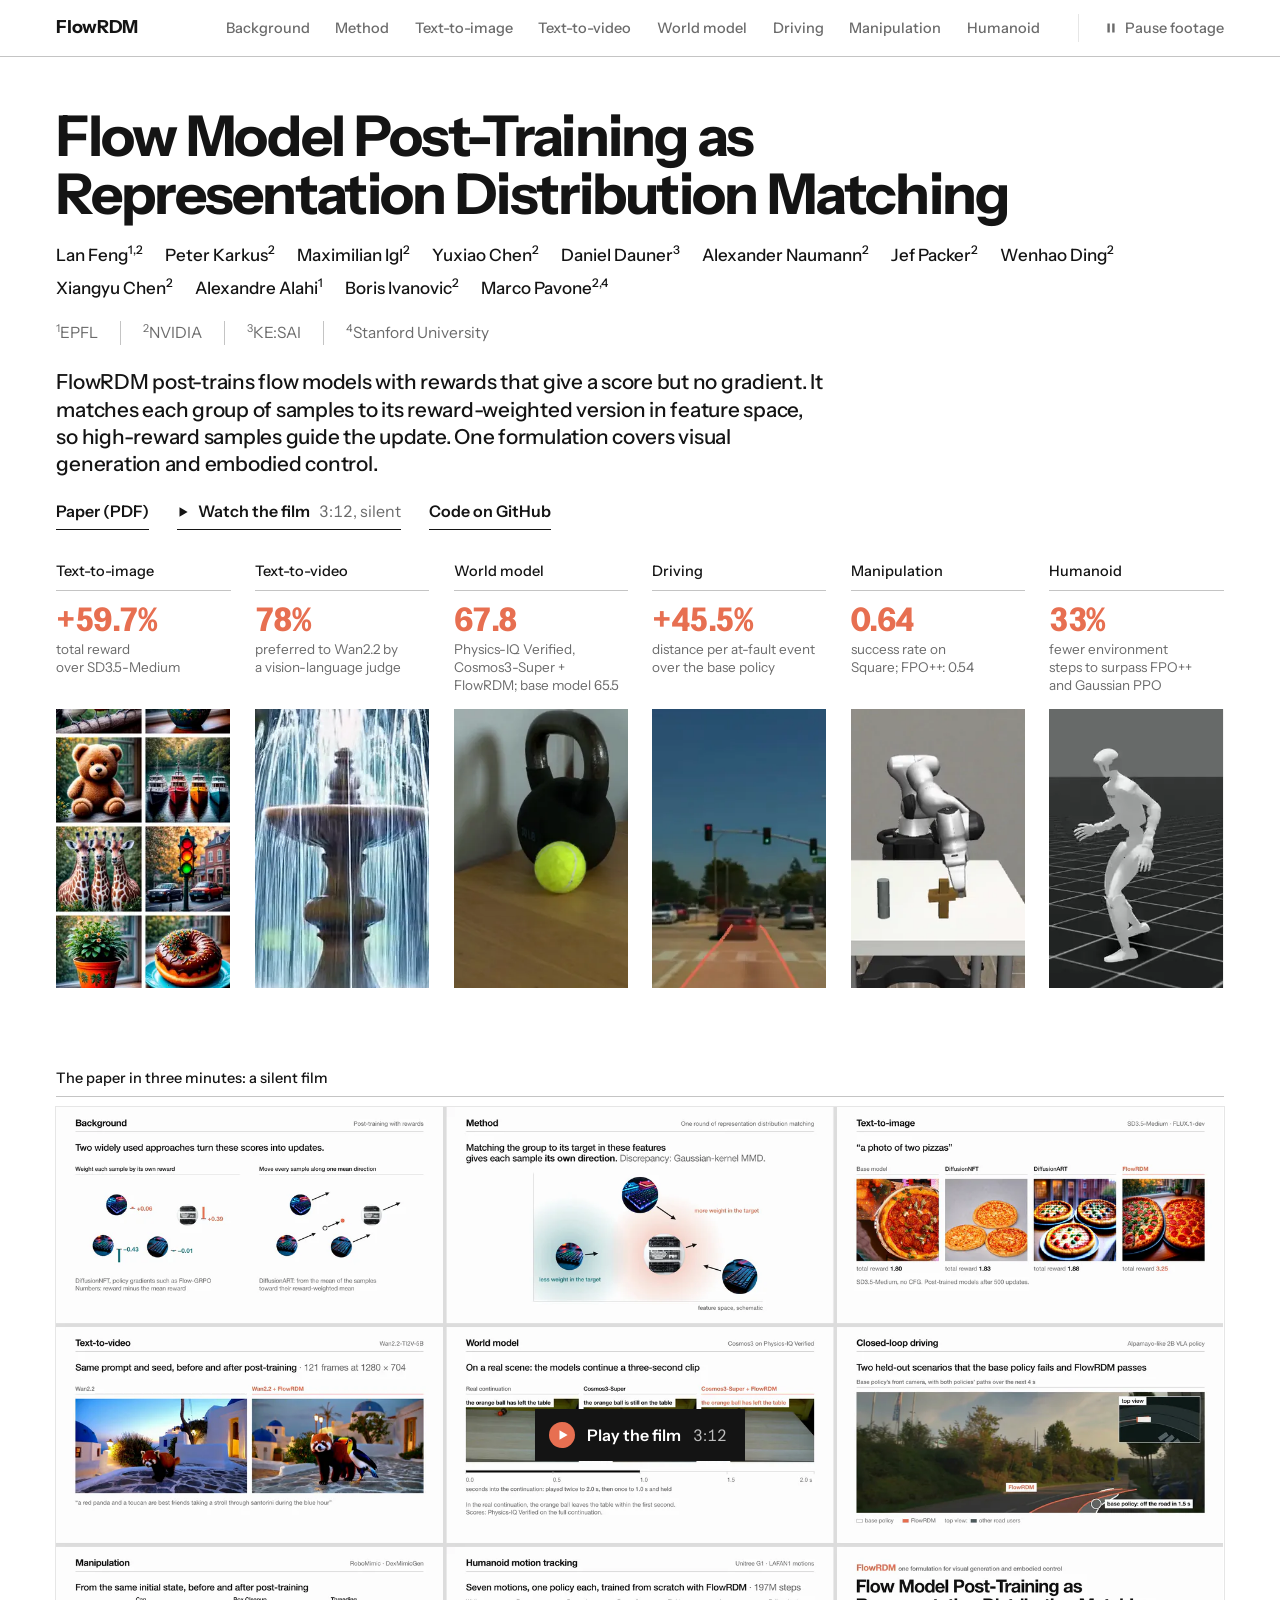
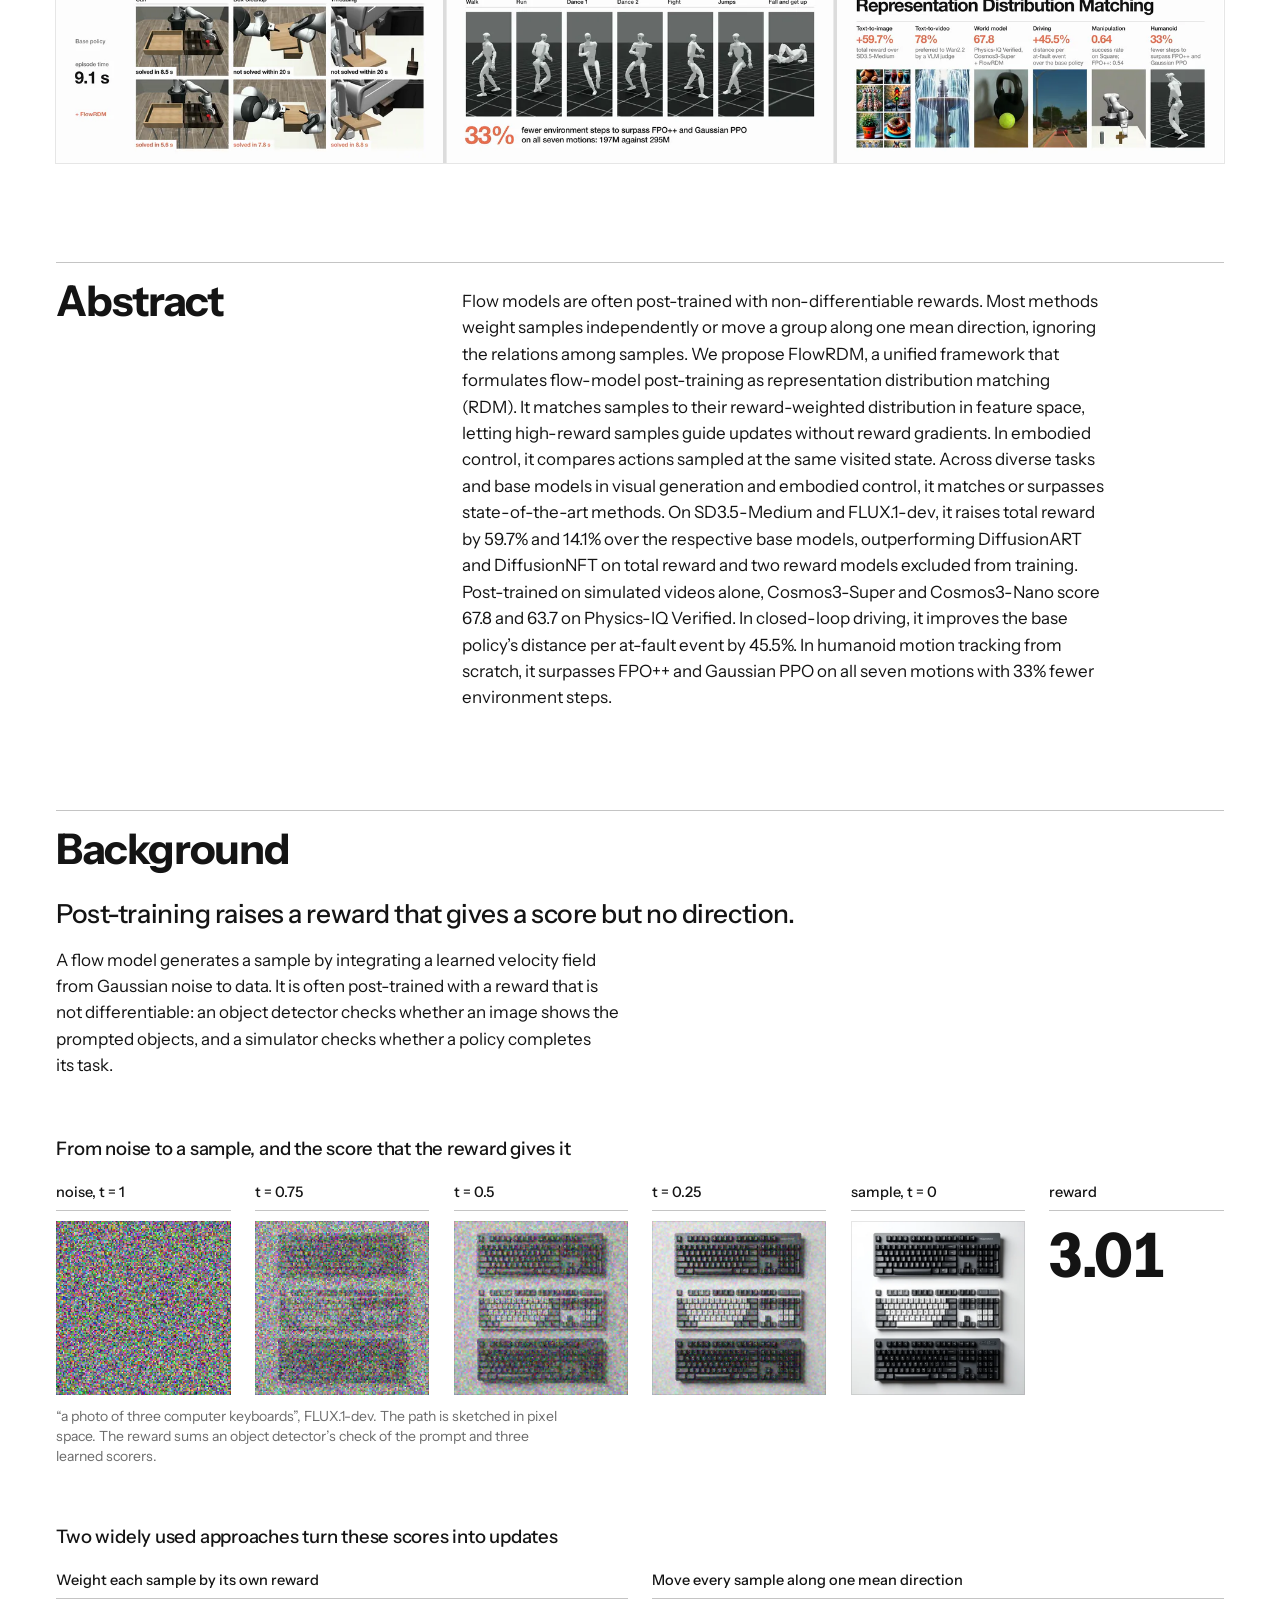
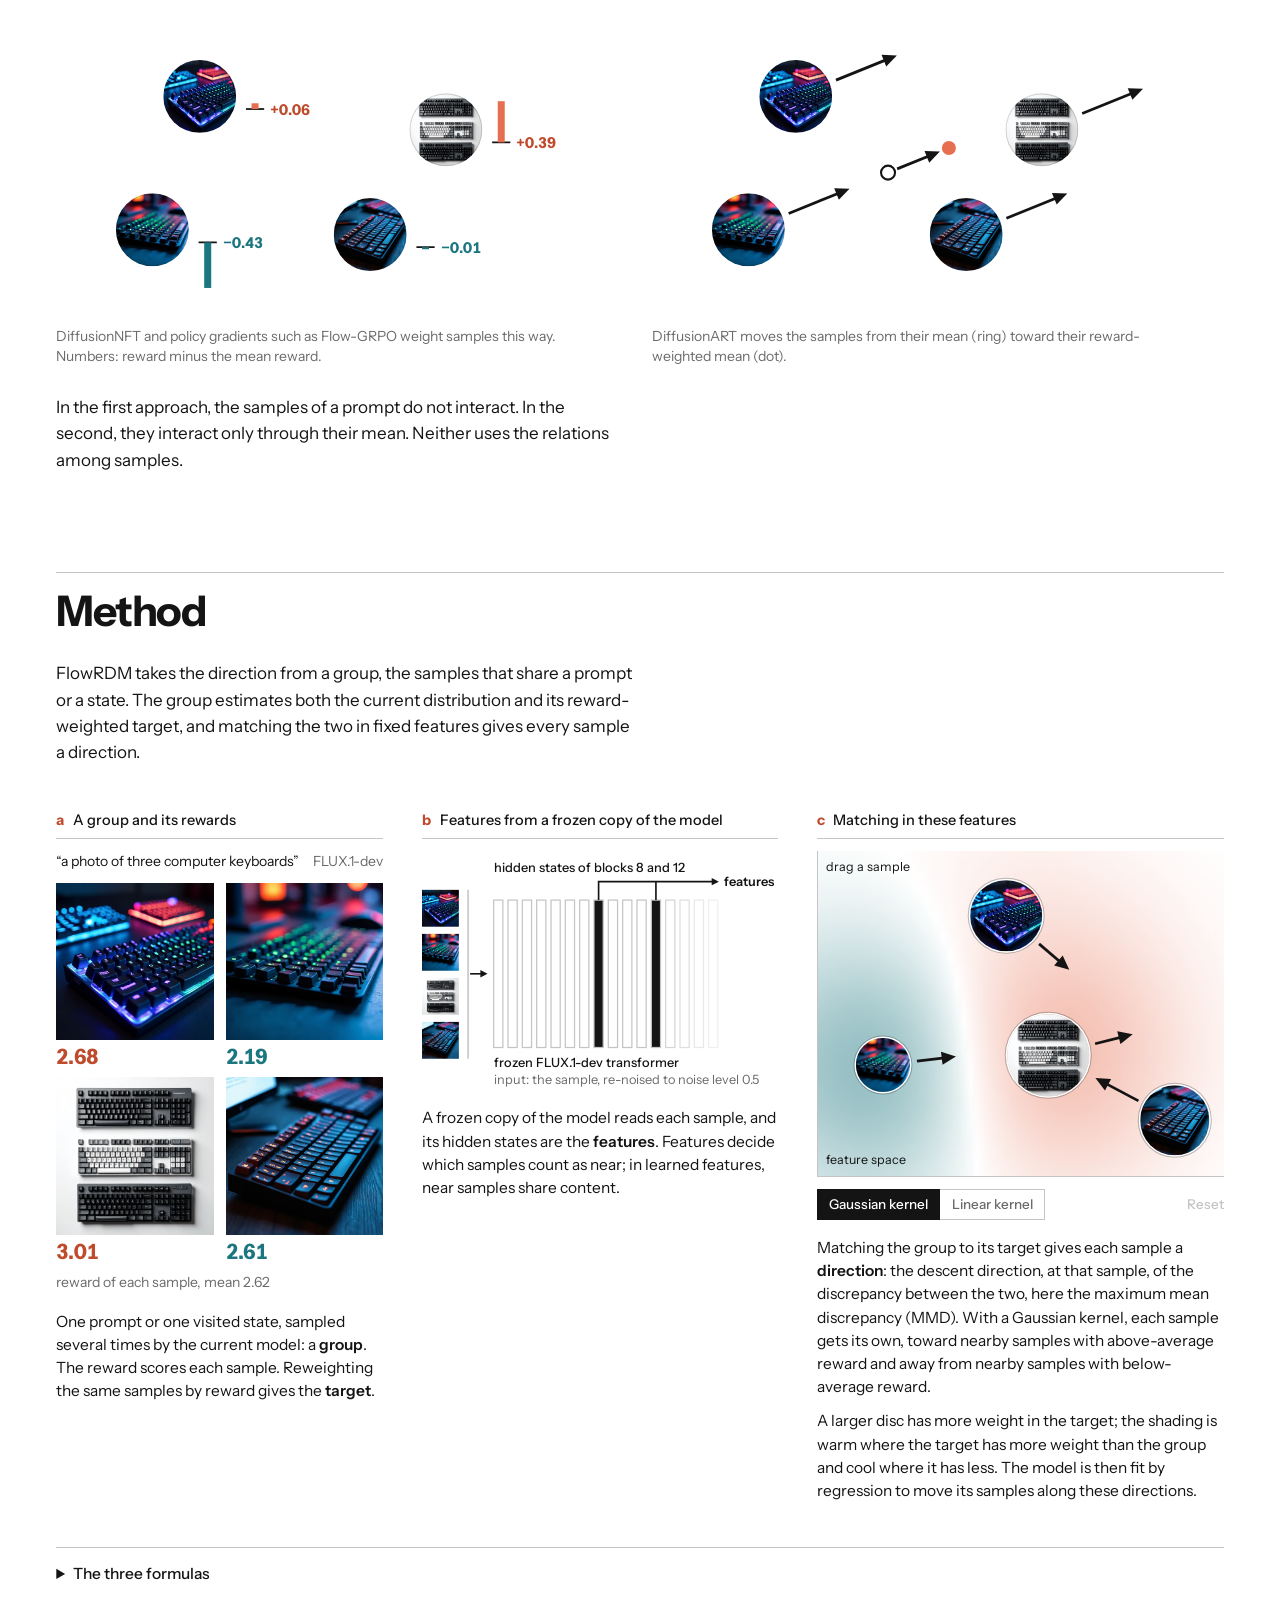
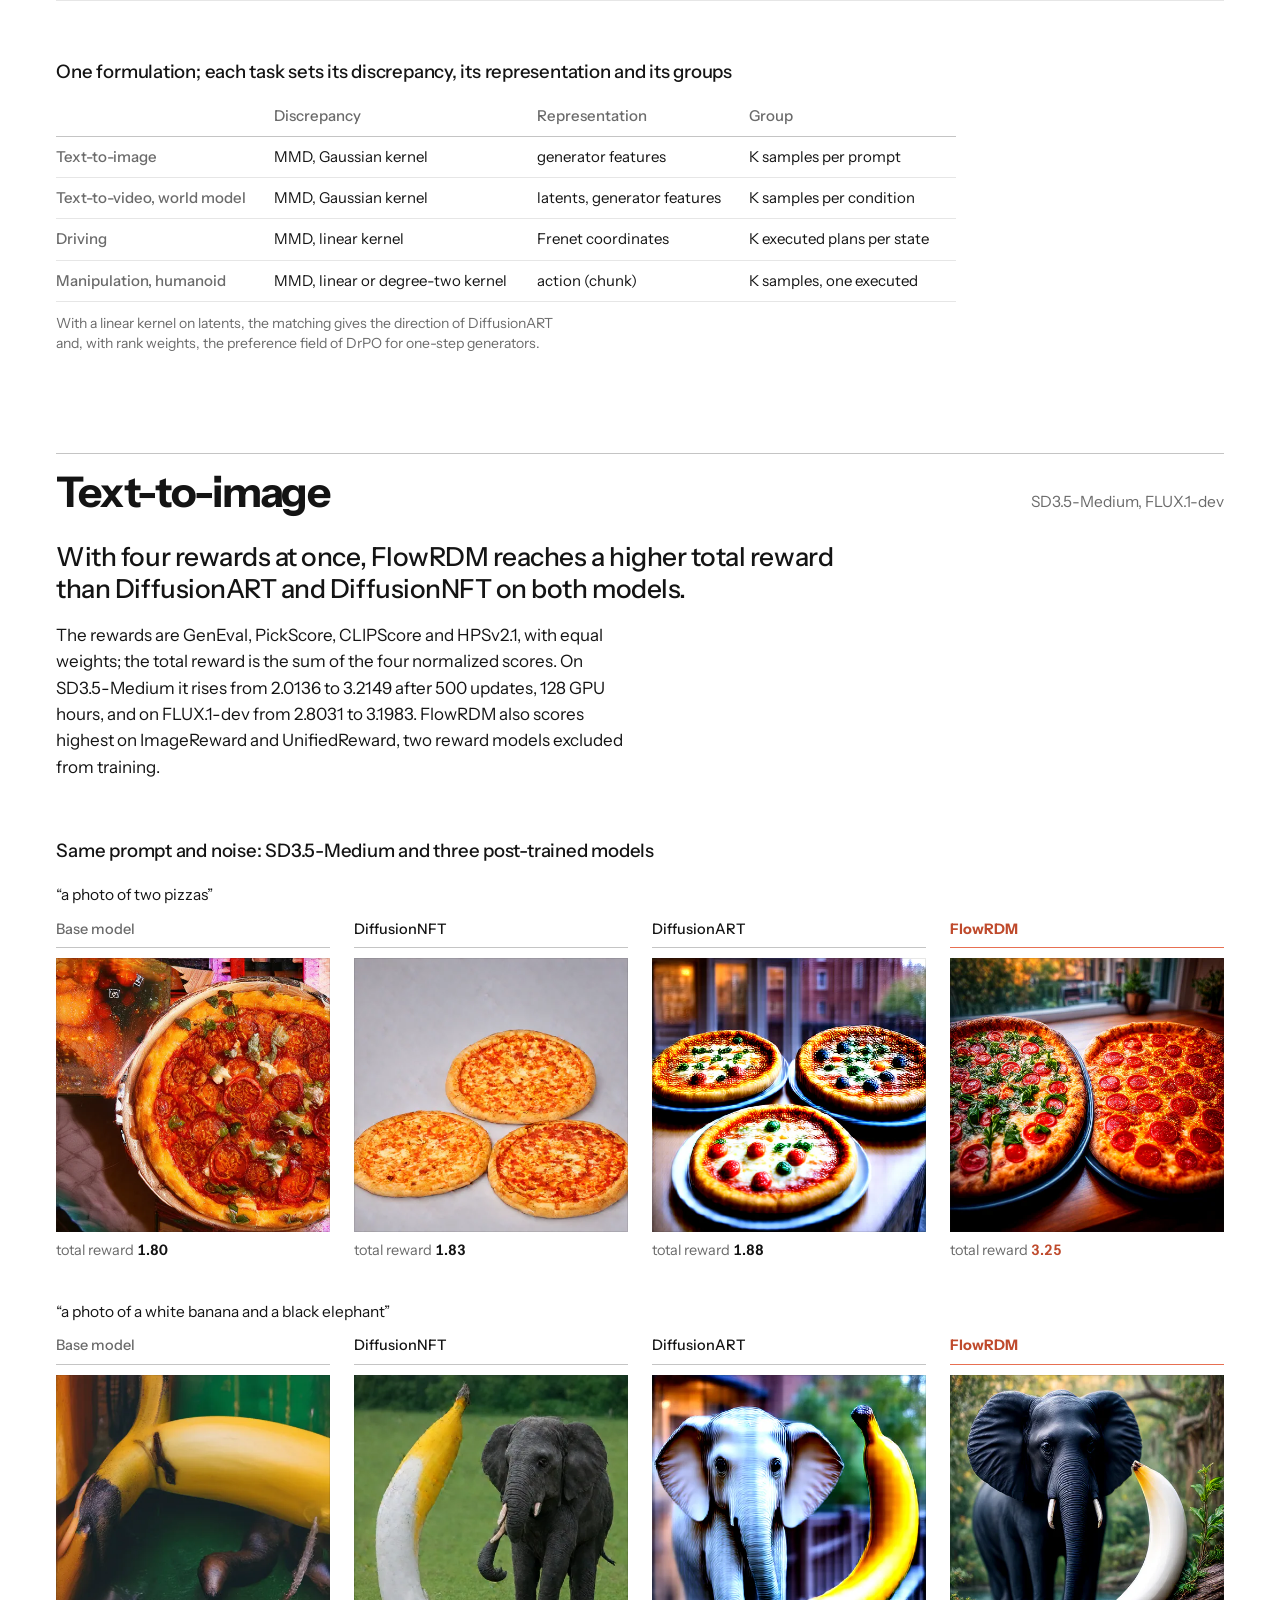
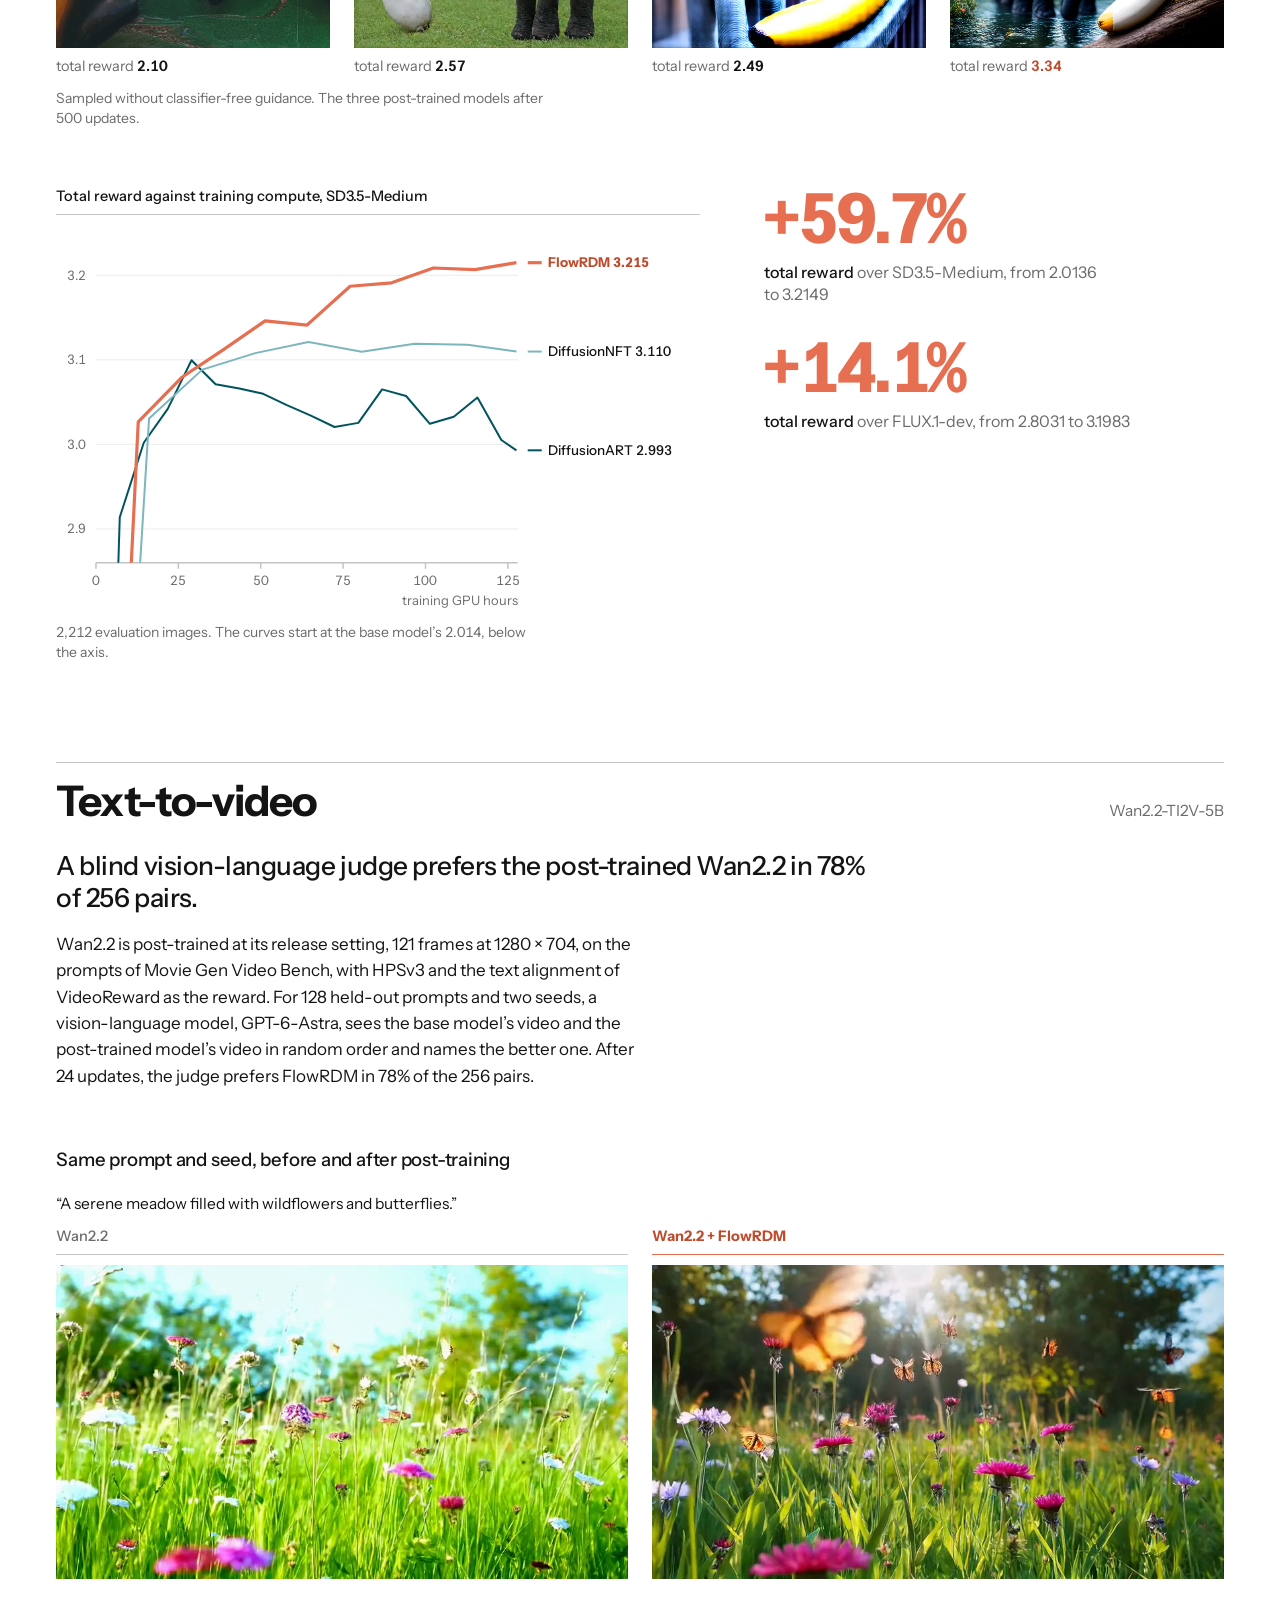
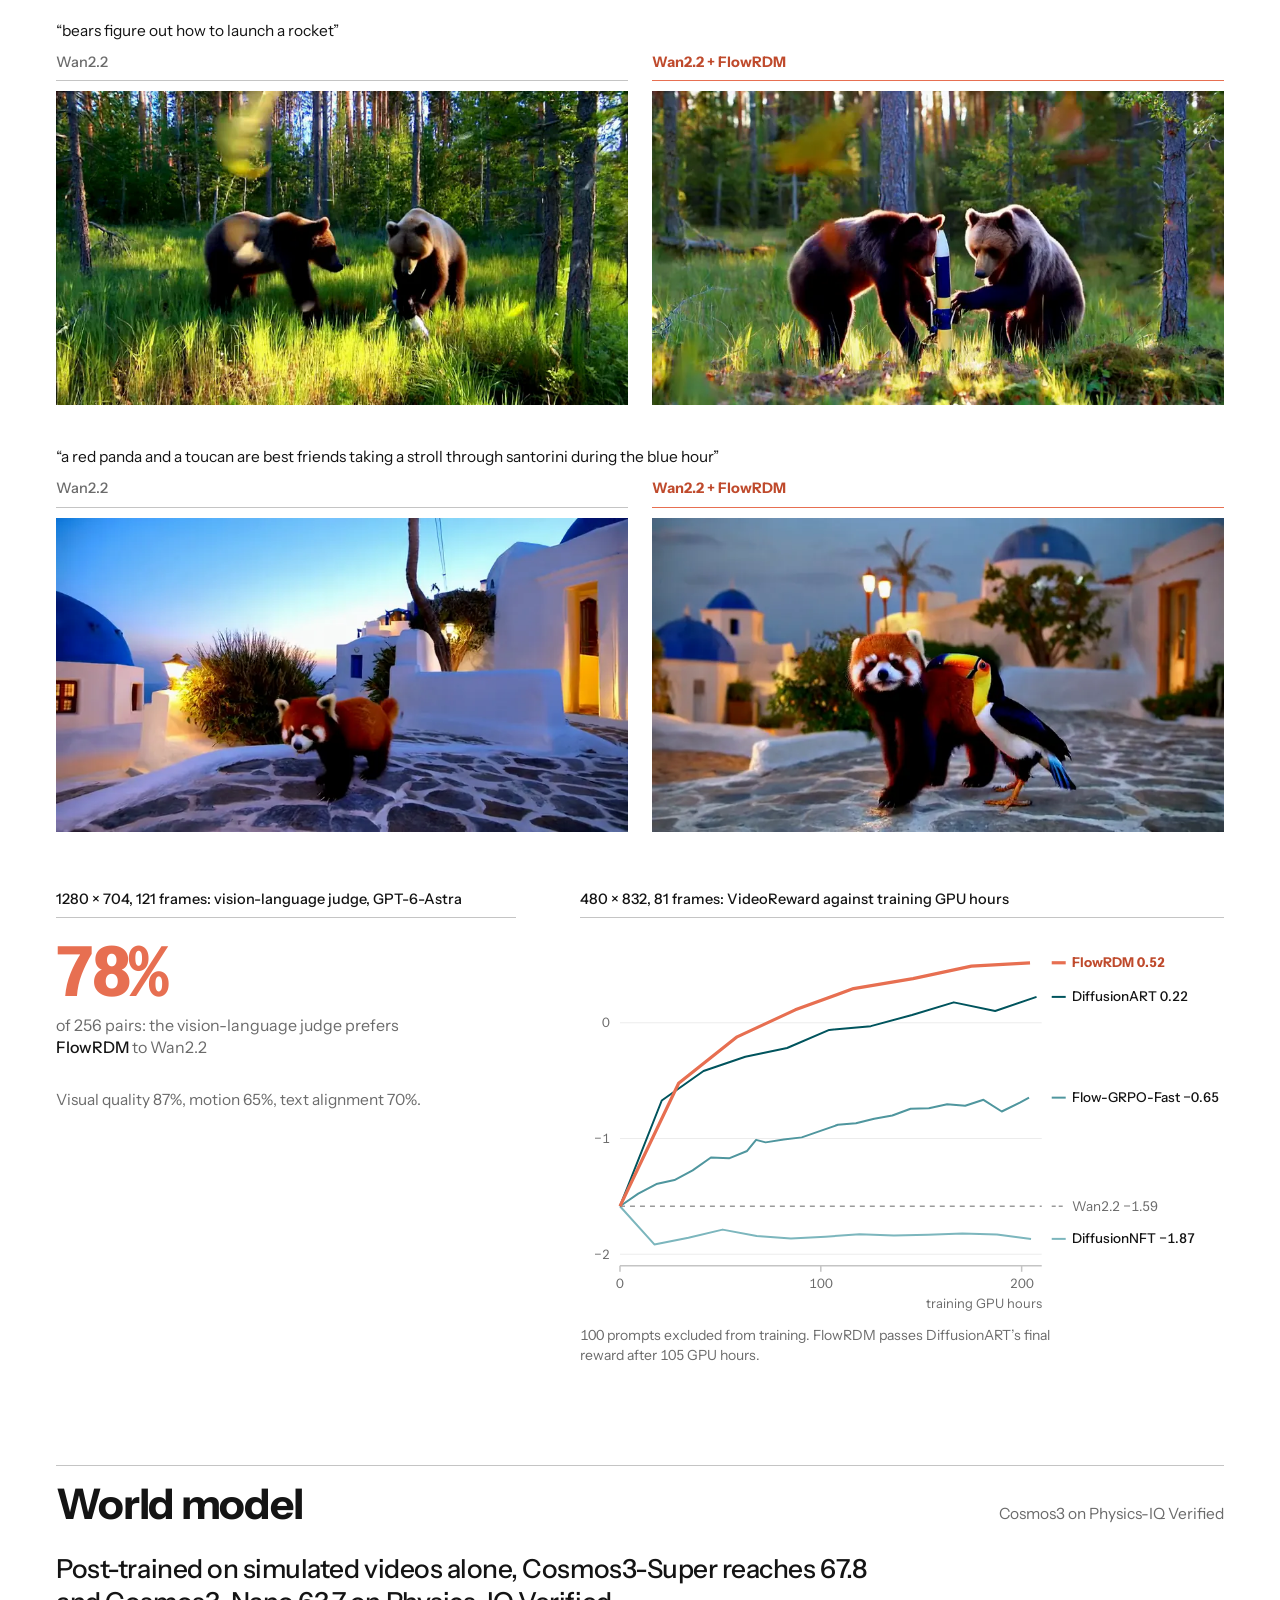
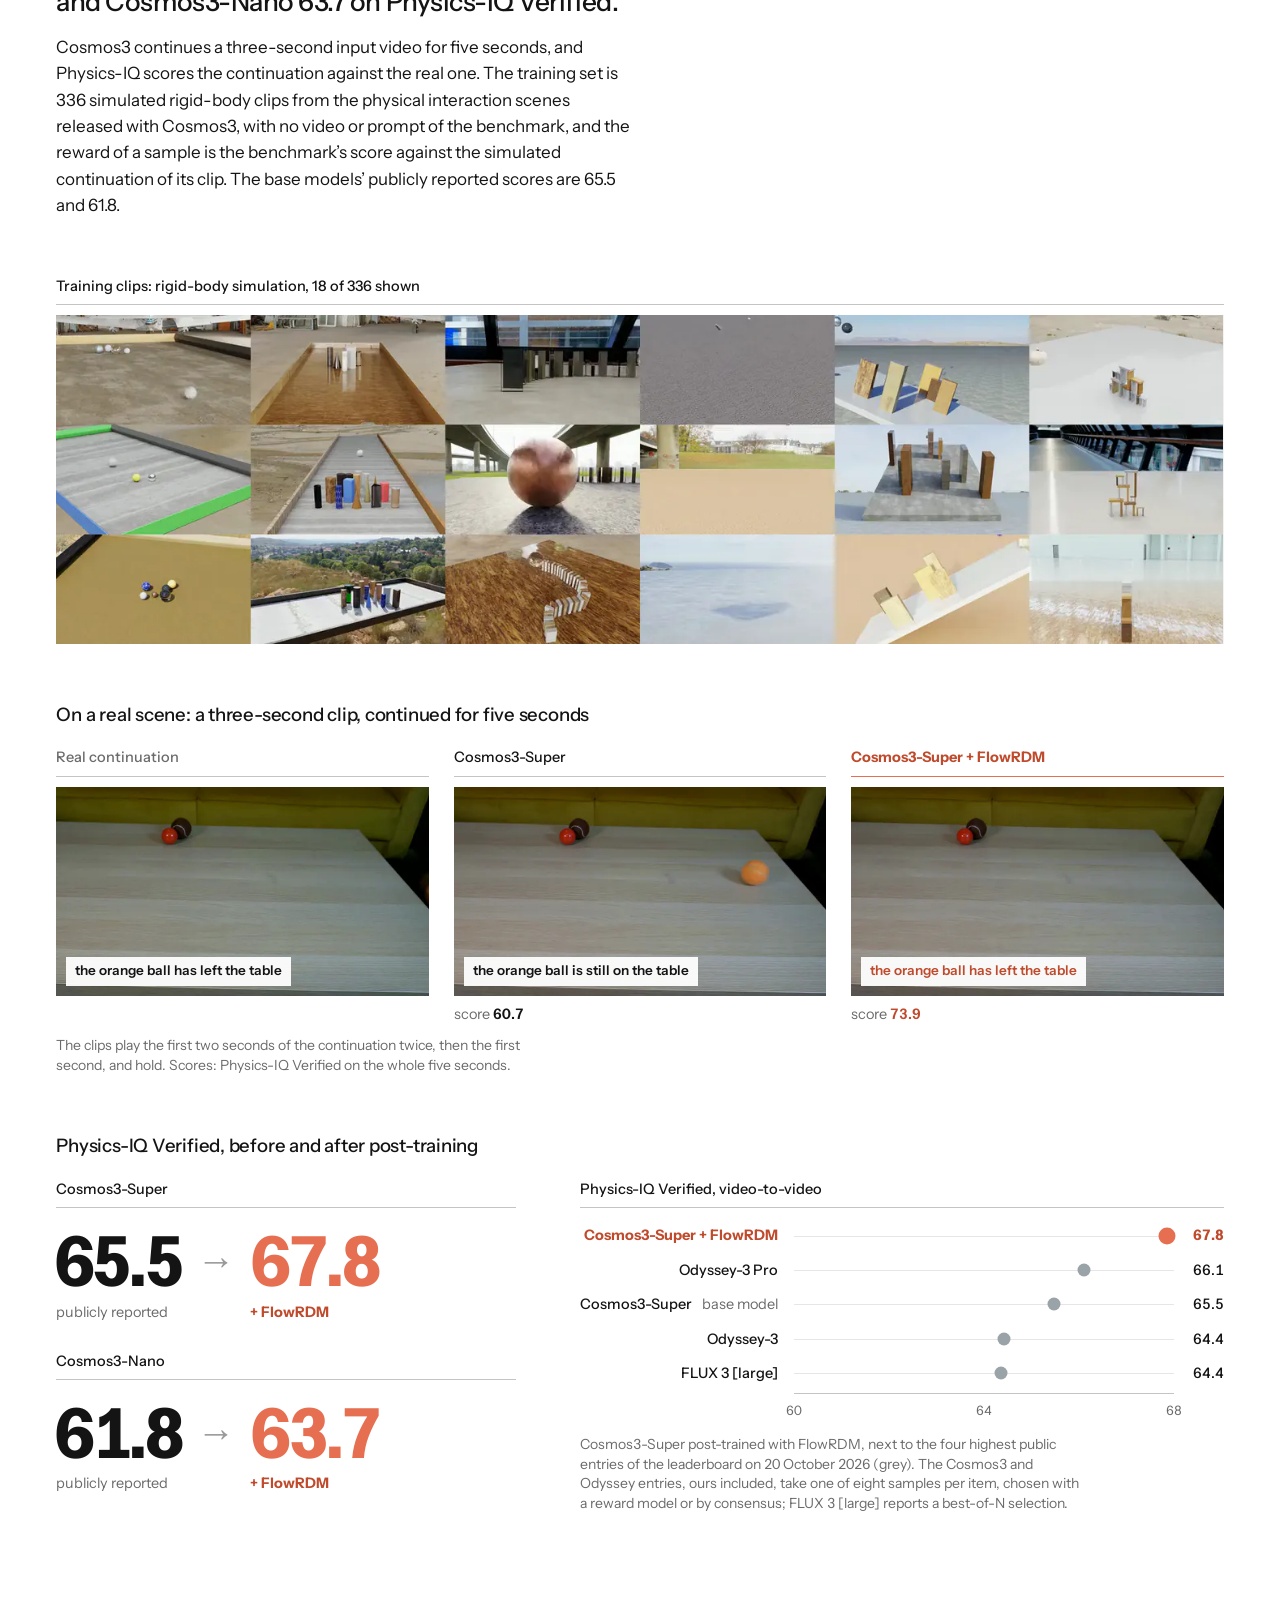
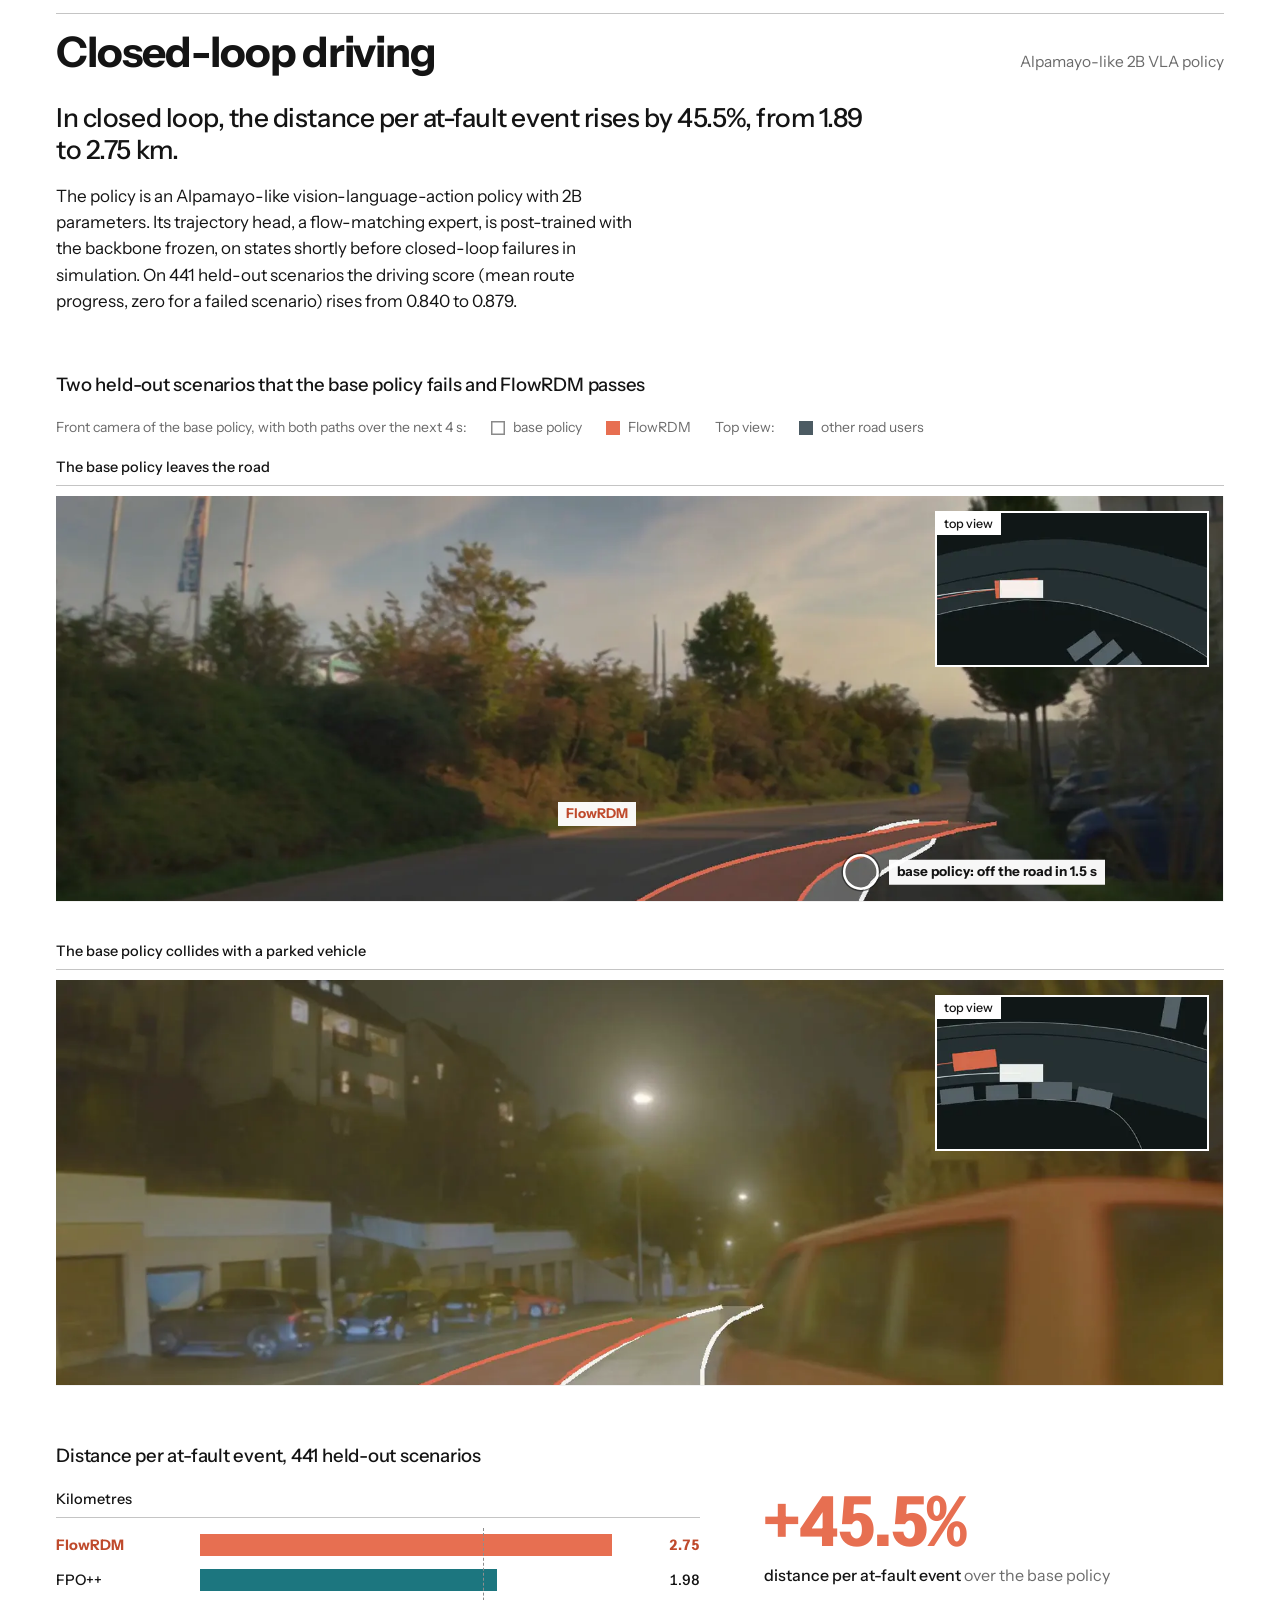
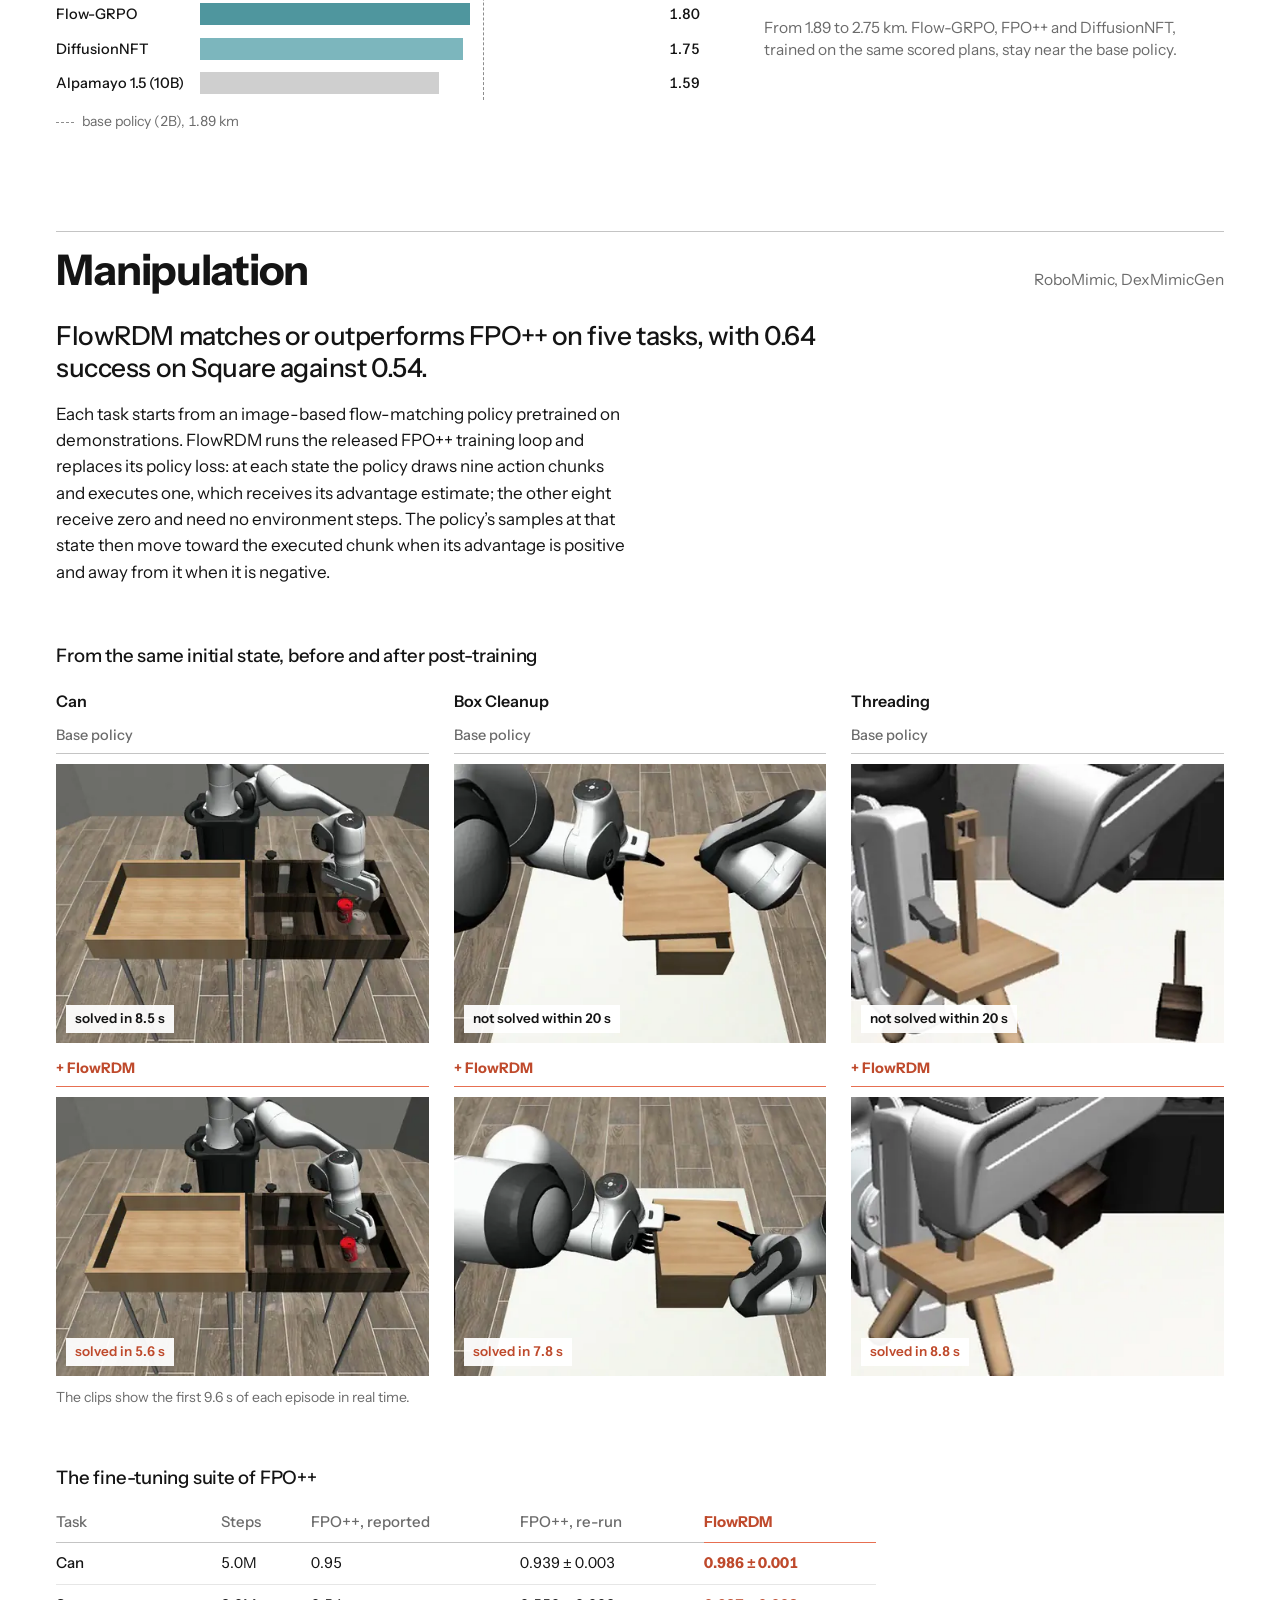
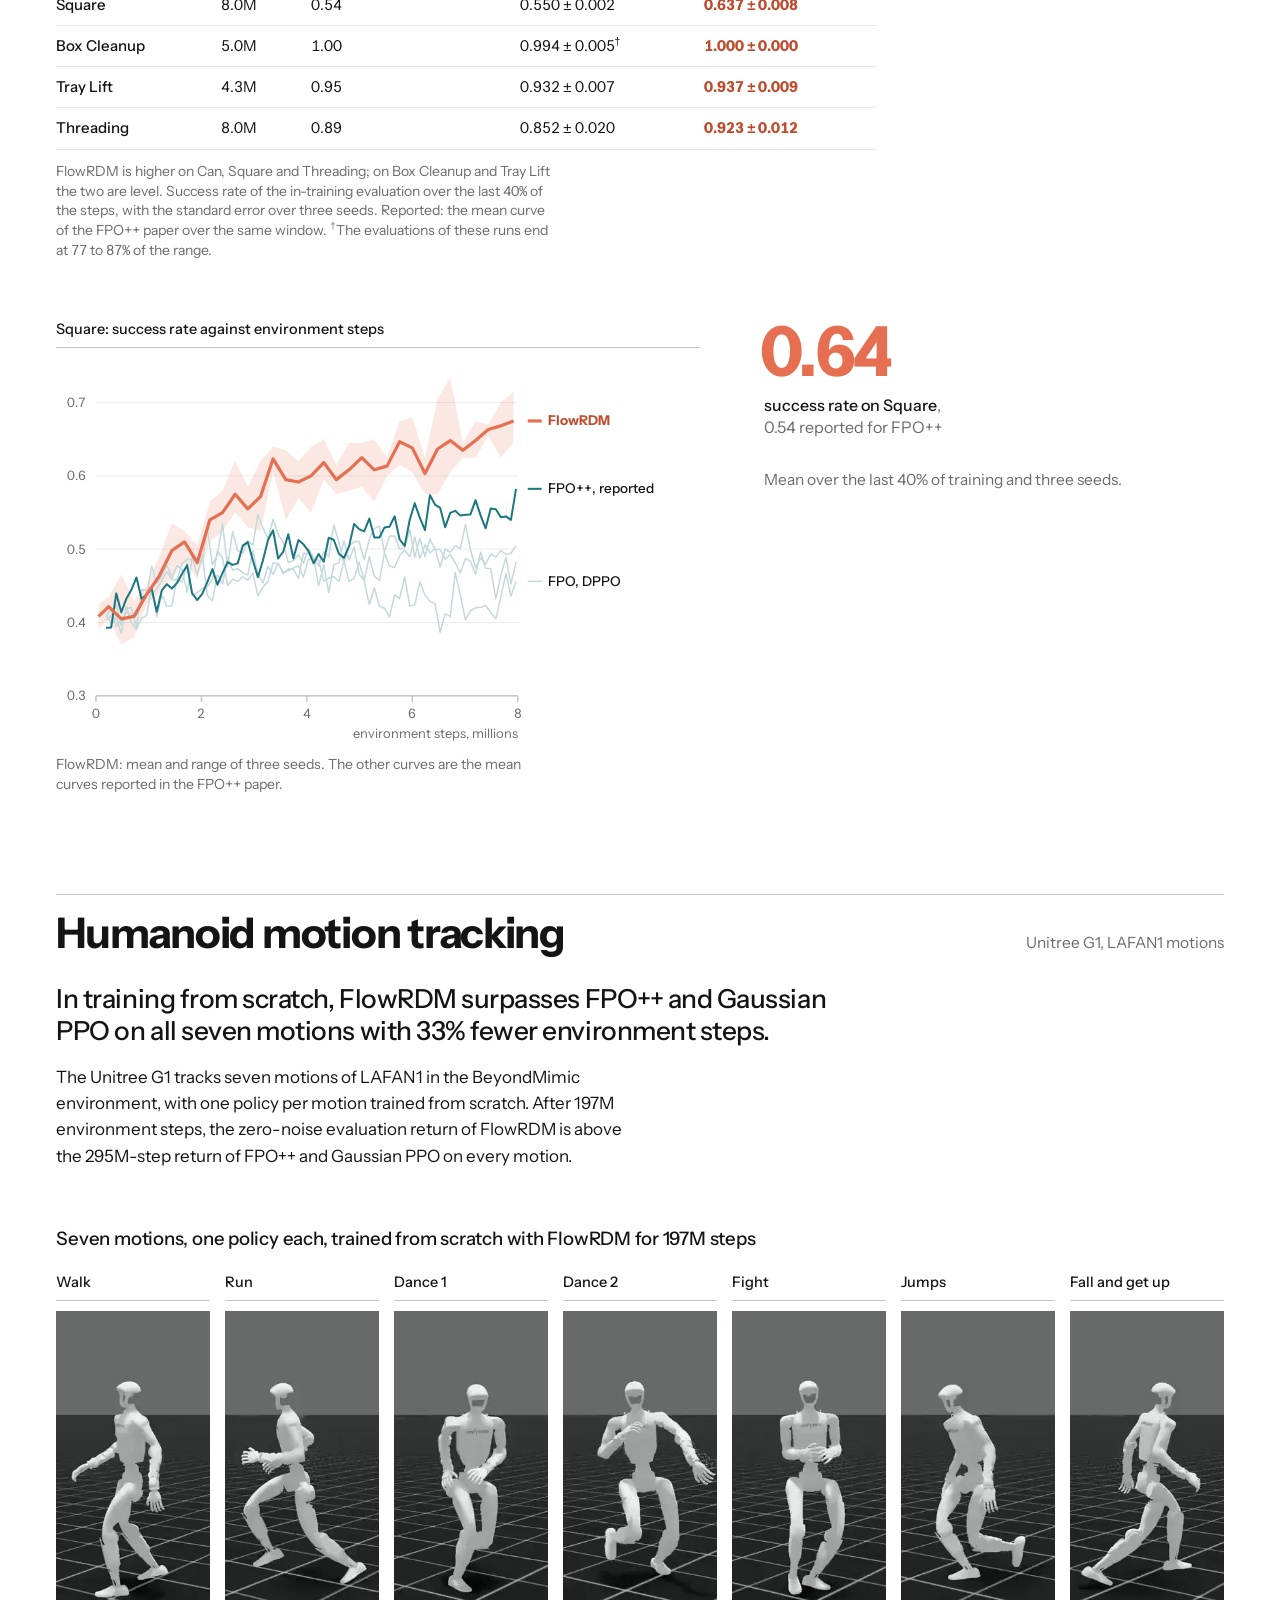
==== commit 0cef0ff4: "Host the FlowRDM preprint and link it from the project homepage" ====
--- a/index.html
+++ b/index.html
@@ -26,7 +26,7 @@
 <header class="mast"><div class="wrap mast__in"><a class="mast__name" href="#top">FlowRDM</a><nav class="mast__nav" aria-label="Sections"><a href="#background">Background</a><a href="#method">Method</a><a href="#images"><span class="nb">Text-to-image</span></a><a href="#video"><span class="nb">Text-to-video</span></a><a href="#world">World model</a><a href="#driving">Driving</a><a href="#manipulation">Manipulation</a><a href="#humanoid">Humanoid</a><i class="mast__mark" aria-hidden="true"></i></nav><button class="mast__motion" type="button"><span class="i-pause"><svg viewBox="0 0 12 12" width="12" height="12" aria-hidden="true"><path d="M2.4 1.5h2.4v9H2.4zM7.2 1.5h2.4v9H7.2z" fill="currentColor"/></svg></span><span class="i-play"><svg viewBox="0 0 12 12" width="12" height="12" aria-hidden="true"><path d="M2.5 1.2v9.6L10.6 6z" fill="currentColor"/></svg></span><span class="mast__motion-t">Pause footage</span></button></div></header>
 <noscript><p class="wrap noscript">The footage, the charts and the method figure of this page need JavaScript. <a href="assets/film/flowrdm-film.mp4">The film (3:12, silent)</a></p></noscript>
 <main id="main">
-<section class="hero" id="top"><div class="wrap"><h1>Flow Model <span class="nb">Post-Training</span> as <br class="wide">Representation Distribution Matching</h1><p class="hero__authors"><span>Lan Feng<sup>1,2</sup></span><span>Peter Karkus<sup>2</sup></span><span>Maximilian Igl<sup>2</sup></span><span>Yuxiao Chen<sup>2</sup></span><span>Daniel Dauner<sup>3</sup></span><span>Alexander Naumann<sup>2</sup></span><span>Jef Packer<sup>2</sup></span><span>Wenhao Ding<sup>2</sup></span><span>Xiangyu Chen<sup>2</sup></span><span>Alexandre Alahi<sup>1</sup></span><span>Boris Ivanovic<sup>2</sup></span><span>Marco Pavone<sup>2,4</sup></span></p><p class="hero__by"><span><sup>1</sup>EPFL</span><span><sup>2</sup>NVIDIA</span><span><sup>3</sup>KE:SAI</span><span><sup>4</sup>Stanford University</span></p><p class="hero__lead">FlowRDM post-trains flow models with rewards that give a score but no gradient. It matches each group of samples to its reward-weighted version in feature space, so high-reward samples guide the update. One formulation covers visual generation and embodied control.</p><p class="hero__links"><a class="link link--film" href="#film"><svg viewBox="0 0 12 12" width="12" height="12" aria-hidden="true"><path d="M2.5 1.2v9.6L10.6 6z" fill="currentColor"/></svg><span>Watch the film</span><span class="link__meta">3:12, silent</span></a><a class="link" href="https://github.com/vita-epfl/FlowRDM">Code on GitHub</a></p><div class="slats"><a class="slat" href="#images" style="--i:0;--pos:50% 50%"><span class="slat__label"><span class="nb">Text-to-image</span></span><span class="slat__num">+59.7%</span><span class="slat__cap">total reward over <span class="nb">SD3.5-Medium</span></span><span class="slat__media"><video muted playsinline preload="none" width="268" height="560" poster="assets/video/hero-image.webp" data-src="assets/video/hero-image.mp4" aria-label="Images from SD3.5-Medium post-trained with FlowRDM, scrolling"></video></span></a><a class="slat" href="#video" style="--i:1;--pos:50% 45%"><span class="slat__label"><span class="nb">Text-to-video</span></span><span class="slat__num">78%</span><span class="slat__cap">preferred to Wan2.2 by a vision-language judge</span><span class="slat__media"><video muted playsinline preload="none" width="268" height="560" poster="assets/video/hero-video.webp" data-src="assets/video/hero-video.mp4" aria-label="A fountain: a video from Wan2.2 post-trained with FlowRDM"></video></span></a><a class="slat" href="#world" style="--i:2;--pos:50% 62%"><span class="slat__label">World model</span><span class="slat__num">67.8</span><span class="slat__cap"><span class="nb">Physics-IQ</span> Verified, <span class="nb">Cosmos3-Super</span> + FlowRDM; base model 65.5</span><span class="slat__media"><video muted playsinline preload="none" width="268" height="560" poster="assets/video/hero-world.webp" data-src="assets/video/hero-world.mp4" aria-label="A continuation generated by Cosmos3-Super post-trained with FlowRDM"></video></span></a><a class="slat" href="#driving" style="--i:3;--pos:50% 85%"><span class="slat__label">Driving</span><span class="slat__num">+45.5%</span><span class="slat__cap">distance per <span class="nb">at-fault</span> event over the base policy</span><span class="slat__media"><video muted playsinline preload="none" width="268" height="560" poster="assets/video/hero-driving.webp" data-src="assets/video/hero-driving.mp4" aria-label="Front camera of the driving policy post-trained with FlowRDM on a street with traffic, with the path it then drives"></video></span></a><a class="slat" href="#manipulation" style="--i:4;--pos:50% 60%"><span class="slat__label">Manipulation</span><span class="slat__num">0.64</span><span class="slat__cap">success rate on Square; FPO++: 0.54</span><span class="slat__media"><video muted playsinline preload="none" width="268" height="560" poster="assets/video/hero-manipulation.webp" data-src="assets/video/hero-manipulation.mp4" aria-label="The policy post-trained with FlowRDM on Square puts the nut onto the peg"></video></span></a><a class="slat" href="#humanoid" style="--i:5;--pos:50% 45%"><span class="slat__label">Humanoid</span><span class="slat__num">33%</span><span class="slat__cap">fewer environment steps to surpass FPO++ and Gaussian PPO</span><span class="slat__media"><video muted playsinline preload="none" width="268" height="560" poster="assets/video/hero-humanoid.webp" data-src="assets/video/hero-humanoid.mp4" aria-label="The Unitree G1 on Dance 2 after 197M steps of training with FlowRDM"></video></span></a></div></div></section>
+<section class="hero" id="top"><div class="wrap"><h1>Flow Model <span class="nb">Post-Training</span> as <br class="wide">Representation Distribution Matching</h1><p class="hero__authors"><span>Lan Feng<sup>1,2</sup></span><span>Peter Karkus<sup>2</sup></span><span>Maximilian Igl<sup>2</sup></span><span>Yuxiao Chen<sup>2</sup></span><span>Daniel Dauner<sup>3</sup></span><span>Alexander Naumann<sup>2</sup></span><span>Jef Packer<sup>2</sup></span><span>Wenhao Ding<sup>2</sup></span><span>Xiangyu Chen<sup>2</sup></span><span>Alexandre Alahi<sup>1</sup></span><span>Boris Ivanovic<sup>2</sup></span><span>Marco Pavone<sup>2,4</sup></span></p><p class="hero__by"><span><sup>1</sup>EPFL</span><span><sup>2</sup>NVIDIA</span><span><sup>3</sup>KE:SAI</span><span><sup>4</sup>Stanford University</span></p><p class="hero__lead">FlowRDM post-trains flow models with rewards that give a score but no gradient. It matches each group of samples to its reward-weighted version in feature space, so high-reward samples guide the update. One formulation covers visual generation and embodied control.</p><p class="hero__links"><a class="link" href="assets/paper/FlowRDM_arxiv.pdf">Paper (PDF)</a><a class="link link--film" href="#film"><svg viewBox="0 0 12 12" width="12" height="12" aria-hidden="true"><path d="M2.5 1.2v9.6L10.6 6z" fill="currentColor"/></svg><span>Watch the film</span><span class="link__meta">3:12, silent</span></a><a class="link" href="https://github.com/vita-epfl/FlowRDM">Code on GitHub</a></p><div class="slats"><a class="slat" href="#images" style="--i:0;--pos:50% 50%"><span class="slat__label"><span class="nb">Text-to-image</span></span><span class="slat__num">+59.7%</span><span class="slat__cap">total reward over <span class="nb">SD3.5-Medium</span></span><span class="slat__media"><video muted playsinline preload="none" width="268" height="560" poster="assets/video/hero-image.webp" data-src="assets/video/hero-image.mp4" aria-label="Images from SD3.5-Medium post-trained with FlowRDM, scrolling"></video></span></a><a class="slat" href="#video" style="--i:1;--pos:50% 45%"><span class="slat__label"><span class="nb">Text-to-video</span></span><span class="slat__num">78%</span><span class="slat__cap">preferred to Wan2.2 by a vision-language judge</span><span class="slat__media"><video muted playsinline preload="none" width="268" height="560" poster="assets/video/hero-video.webp" data-src="assets/video/hero-video.mp4" aria-label="A fountain: a video from Wan2.2 post-trained with FlowRDM"></video></span></a><a class="slat" href="#world" style="--i:2;--pos:50% 62%"><span class="slat__label">World model</span><span class="slat__num">67.8</span><span class="slat__cap"><span class="nb">Physics-IQ</span> Verified, <span class="nb">Cosmos3-Super</span> + FlowRDM; base model 65.5</span><span class="slat__media"><video muted playsinline preload="none" width="268" height="560" poster="assets/video/hero-world.webp" data-src="assets/video/hero-world.mp4" aria-label="A continuation generated by Cosmos3-Super post-trained with FlowRDM"></video></span></a><a class="slat" href="#driving" style="--i:3;--pos:50% 85%"><span class="slat__label">Driving</span><span class="slat__num">+45.5%</span><span class="slat__cap">distance per <span class="nb">at-fault</span> event over the base policy</span><span class="slat__media"><video muted playsinline preload="none" width="268" height="560" poster="assets/video/hero-driving.webp" data-src="assets/video/hero-driving.mp4" aria-label="Front camera of the driving policy post-trained with FlowRDM on a street with traffic, with the path it then drives"></video></span></a><a class="slat" href="#manipulation" style="--i:4;--pos:50% 60%"><span class="slat__label">Manipulation</span><span class="slat__num">0.64</span><span class="slat__cap">success rate on Square; FPO++: 0.54</span><span class="slat__media"><video muted playsinline preload="none" width="268" height="560" poster="assets/video/hero-manipulation.webp" data-src="assets/video/hero-manipulation.mp4" aria-label="The policy post-trained with FlowRDM on Square puts the nut onto the peg"></video></span></a><a class="slat" href="#humanoid" style="--i:5;--pos:50% 45%"><span class="slat__label">Humanoid</span><span class="slat__num">33%</span><span class="slat__cap">fewer environment steps to surpass FPO++ and Gaussian PPO</span><span class="slat__media"><video muted playsinline preload="none" width="268" height="560" poster="assets/video/hero-humanoid.webp" data-src="assets/video/hero-humanoid.mp4" aria-label="The Unitree G1 on Dance 2 after 197M steps of training with FlowRDM"></video></span></a></div></div></section>
 <section class="filmband" id="film" aria-label="The film"><div class="wrap"><p class="plate__label">The paper in three minutes: a silent film</p><div class="film"><video preload="none" playsinline width="1920" height="1080" poster="assets/film/flowrdm-film.webp" data-film="assets/film/flowrdm-film.mp4" aria-label="The paper in three minutes: a silent film"></video><button class="film__play" type="button"><span class="film__icon"><svg viewBox="0 0 12 12" width="12" height="12" aria-hidden="true"><path d="M2.5 1.2v9.6L10.6 6z" fill="currentColor"/></svg></span><span>Play the film</span><span class="film__meta">3:12</span></button></div></div></section>
 <section class="chapter chapter--abstract" id="abstract" aria-labelledby="abstract-h"><div class="wrap"><div class="abs"><h2 id="abstract-h">Abstract</h2><p class="abstract">Flow models are often post-trained with non-differentiable rewards. Most methods weight samples independently or move a group along one mean direction, ignoring the relations among samples. We propose FlowRDM, a unified framework that formulates flow-model post-training as representation distribution matching (RDM). It matches samples to their reward-weighted distribution in feature space, letting high-reward samples guide updates without reward gradients. In embodied control, it compares actions sampled at the same visited state. Across diverse tasks and base models in visual generation and embodied control, it matches or surpasses state-of-the-art methods. On <span class="nb">SD3.5-Medium</span> and <span class="nb">FLUX.1-dev</span>, it raises total reward by 59.7% and 14.1% over the respective base models, outperforming DiffusionART and DiffusionNFT on total reward and two reward models excluded from training. Post-trained on simulated videos alone, <span class="nb">Cosmos3-Super</span> and <span class="nb">Cosmos3-Nano</span> score 67.8 and 63.7 on <span class="nb">Physics-IQ</span> Verified. In closed-loop driving, it improves the base policy’s distance per <span class="nb">at-fault</span> event by 45.5%. In humanoid motion tracking from scratch, it surpasses FPO++ and Gaussian PPO on all seven motions with 33% fewer environment steps.</p></div></div></section>
 <section class="chapter" id="background" aria-labelledby="background-h"><div class="wrap"><header class="chapter__head"><h2 id="background-h">Background</h2></header><p class="claim">Post-training raises a reward that gives a score but no direction.</p><p class="text">A flow model generates a sample by integrating a learned velocity field from Gaussian noise to data. It is often post-trained with a reward that is not differentiable: an object detector checks whether an image shows the prompted objects, and a simulator checks whether a policy completes its task.</p><div class="block"><h3 class="block__title">From noise to a sample, and the score that the reward gives it</h3><div class="path"><figure class="plate plate--hair"><figcaption class="plate__label">noise, t = 1</figcaption><div class="plate__media"><img src="assets/img/bg-100.webp" width="512" height="512" alt="Gaussian noise" loading="lazy" decoding="async"></div></figure><figure class="plate plate--hair"><figcaption class="plate__label">t = 0.75</figcaption><div class="plate__media"><img src="assets/img/bg-075.webp" width="512" height="512" alt="The sample, three quarters noise" loading="lazy" decoding="async"></div></figure><figure class="plate plate--hair"><figcaption class="plate__label">t = 0.5</figcaption><div class="plate__media"><img src="assets/img/bg-050.webp" width="512" height="512" alt="The sample, half noise" loading="lazy" decoding="async"></div></figure><figure class="plate plate--hair"><figcaption class="plate__label">t = 0.25</figcaption><div class="plate__media"><img src="assets/img/bg-025.webp" width="512" height="512" alt="The sample, one quarter noise" loading="lazy" decoding="async"></div></figure><figure class="plate plate--hair"><figcaption class="plate__label">sample, t = 0</figcaption><div class="plate__media"><img src="assets/img/group-2.webp" width="512" height="512" alt="The sample: three computer keyboards, generated by FLUX.1-dev" loading="lazy" decoding="async"></div></figure><div class="path__reward"><p class="plate__label">reward</p><p class="path__num">3.01</p></div></div><p class="block__note">“a photo of three computer keyboards”, <span class="nb">FLUX.1-dev</span>. The path is sketched in pixel space. The reward sums an object detector’s check of the prompt and three learned scorers.</p></div><div class="block"><h3 class="block__title">Two widely used approaches turn these scores into updates</h3><div class="grid grid--2 approaches"><figure class="plate"><figcaption class="plate__label">Weight each sample by its own reward</figcaption><div class="plate__media"><div class="sk" role="img" aria-label="Drawing: the four samples of the group, each with a bar for its reward minus the mean reward: +0.06, −0.43, +0.39, −0.01."><svg viewBox="0 0 816 440" aria-hidden="true"><defs><clipPath id="sk-own-0"><circle cx="205.2" cy="124.8" r="52.0"/></clipPath><clipPath id="sk-own-1"><circle cx="137.6" cy="315.2" r="52.0"/></clipPath><clipPath id="sk-own-2"><circle cx="556.7" cy="172.4" r="52.0"/></clipPath><clipPath id="sk-own-3"><circle cx="448.6" cy="322.0" r="52.0"/></clipPath></defs><image href="assets/img/group-0.webp" x="153.2" y="72.8" width="104" height="104" preserveAspectRatio="xMidYMid slice" clip-path="url(#sk-own-0)"/><circle cx="205.2" cy="124.8" r="51.2" fill="none" stroke="rgba(20,20,20,0.16)" stroke-width="1.5"/><image href="assets/img/group-1.webp" x="85.6" y="263.2" width="104" height="104" preserveAspectRatio="xMidYMid slice" clip-path="url(#sk-own-1)"/><circle cx="137.6" cy="315.2" r="51.2" fill="none" stroke="rgba(20,20,20,0.16)" stroke-width="1.5"/><image href="assets/img/group-2.webp" x="504.7" y="120.4" width="104" height="104" preserveAspectRatio="xMidYMid slice" clip-path="url(#sk-own-2)"/><circle cx="556.7" cy="172.4" r="51.2" fill="none" stroke="rgba(20,20,20,0.16)" stroke-width="1.5"/><image href="assets/img/group-3.webp" x="396.6" y="270.0" width="104" height="104" preserveAspectRatio="xMidYMid slice" clip-path="url(#sk-own-3)"/><circle cx="448.6" cy="322.0" r="51.2" fill="none" stroke="rgba(20,20,20,0.16)" stroke-width="1.5"/><line x1="271.2" x2="297.2" y1="142.8" y2="142.8" stroke="#141414" stroke-width="2.5"/><rect x="279.2" y="134.6" width="10" height="8.2" fill="#e76f51"/><line x1="203.6" x2="229.6" y1="333.2" y2="333.2" stroke="#141414" stroke-width="2.5"/><rect x="211.6" y="333.2" width="10" height="65.1" fill="#1c767f"/><line x1="622.7" x2="648.7" y1="190.4" y2="190.4" stroke="#141414" stroke-width="2.5"/><rect x="630.7" y="131.6" width="10" height="58.8" fill="#e76f51"/><line x1="514.6" x2="540.6" y1="340.0" y2="340.0" stroke="#141414" stroke-width="2.5"/><rect x="522.6" y="340.0" width="10" height="3.0" fill="#1c767f"/></svg><span class="sk__v up" style="left:37.40%;top:32.45%">+0.06</span><span class="sk__v down" style="left:29.12%;top:75.73%">−0.43</span><span class="sk__v up" style="left:80.48%;top:43.27%">+0.39</span><span class="sk__v down" style="left:67.23%;top:77.27%">−0.01</span></div></div><p class="plate__note">DiffusionNFT and policy gradients such as <span class="nb">Flow-GRPO</span> weight samples this way. Numbers: reward minus the mean reward.</p></figure><figure class="plate"><figcaption class="plate__label">Move every sample along one mean direction</figcaption><div class="plate__media"><div class="sk" role="img" aria-label="Drawing: the four samples of the group, each with the same arrow, which points from the mean of the samples, a ring, toward their reward-weighted mean, a dot."><svg viewBox="0 0 816 440" aria-hidden="true"><defs><clipPath id="sk-mean-0"><circle cx="205.2" cy="124.8" r="52.0"/></clipPath><clipPath id="sk-mean-1"><circle cx="137.6" cy="315.2" r="52.0"/></clipPath><clipPath id="sk-mean-2"><circle cx="556.7" cy="172.4" r="52.0"/></clipPath><clipPath id="sk-mean-3"><circle cx="448.6" cy="322.0" r="52.0"/></clipPath></defs><image href="assets/img/group-0.webp" x="153.2" y="72.8" width="104" height="104" preserveAspectRatio="xMidYMid slice" clip-path="url(#sk-mean-0)"/><circle cx="205.2" cy="124.8" r="51.2" fill="none" stroke="rgba(20,20,20,0.16)" stroke-width="1.5"/><image href="assets/img/group-1.webp" x="85.6" y="263.2" width="104" height="104" preserveAspectRatio="xMidYMid slice" clip-path="url(#sk-mean-1)"/><circle cx="137.6" cy="315.2" r="51.2" fill="none" stroke="rgba(20,20,20,0.16)" stroke-width="1.5"/><image href="assets/img/group-2.webp" x="504.7" y="120.4" width="104" height="104" preserveAspectRatio="xMidYMid slice" clip-path="url(#sk-mean-2)"/><circle cx="556.7" cy="172.4" r="51.2" fill="none" stroke="rgba(20,20,20,0.16)" stroke-width="1.5"/><image href="assets/img/group-3.webp" x="396.6" y="270.0" width="104" height="104" preserveAspectRatio="xMidYMid slice" clip-path="url(#sk-mean-3)"/><circle cx="448.6" cy="322.0" r="51.2" fill="none" stroke="rgba(20,20,20,0.16)" stroke-width="1.5"/><line x1="350.0" y1="228.3" x2="399.8" y2="208.1" stroke="#141414" stroke-width="4"/><polygon points="411.0 203.6 395.8 219.5 389.1 202.8" fill="#141414"/><line x1="262.7" y1="101.5" x2="338.5" y2="70.8" stroke="#141414" stroke-width="4"/><polygon points="349.6 66.3 334.4 82.1 327.7 65.4" fill="#141414"/><line x1="195.1" y1="291.9" x2="270.9" y2="261.2" stroke="#141414" stroke-width="4"/><polygon points="282.0 256.7 266.8 272.5 260.1 255.8" fill="#141414"/><line x1="614.2" y1="149.1" x2="690.0" y2="118.4" stroke="#141414" stroke-width="4"/><polygon points="701.1 113.9 685.9 129.7 679.2 113.0" fill="#141414"/><line x1="506.0" y1="298.7" x2="581.8" y2="268.0" stroke="#141414" stroke-width="4"/><polygon points="592.9 263.5 577.8 279.3 571.0 262.6" fill="#141414"/><circle cx="337.0" cy="233.6" r="10" fill="#fff" stroke="#141414" stroke-width="3"/><circle cx="423.9" cy="198.4" r="10" fill="#e76f51"/></svg></div></div><p class="plate__note">DiffusionART moves the samples from their mean (ring) toward their reward-weighted mean (dot).</p></figure></div><p class="text">In the first approach, the samples of a prompt do not interact. In the second, they interact only through their mean. Neither uses the relations among samples.</p></div></div></section>
